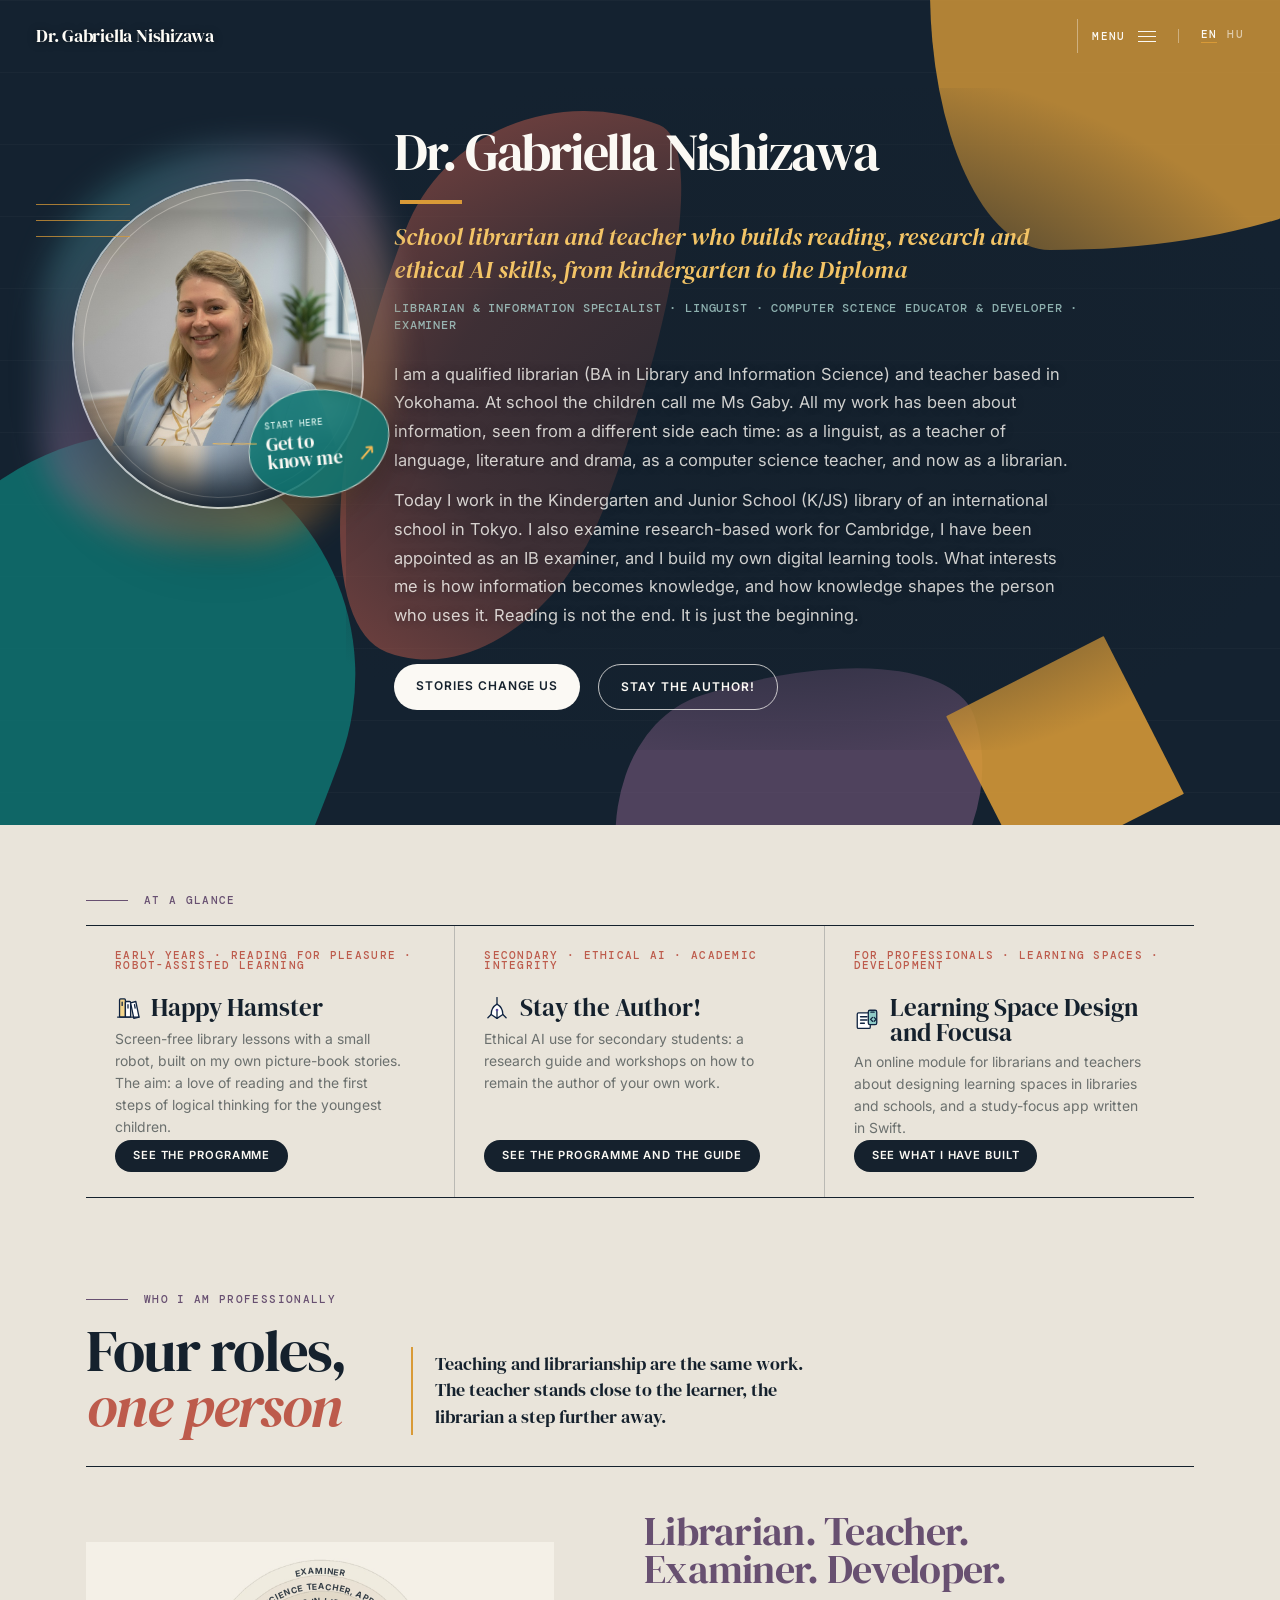
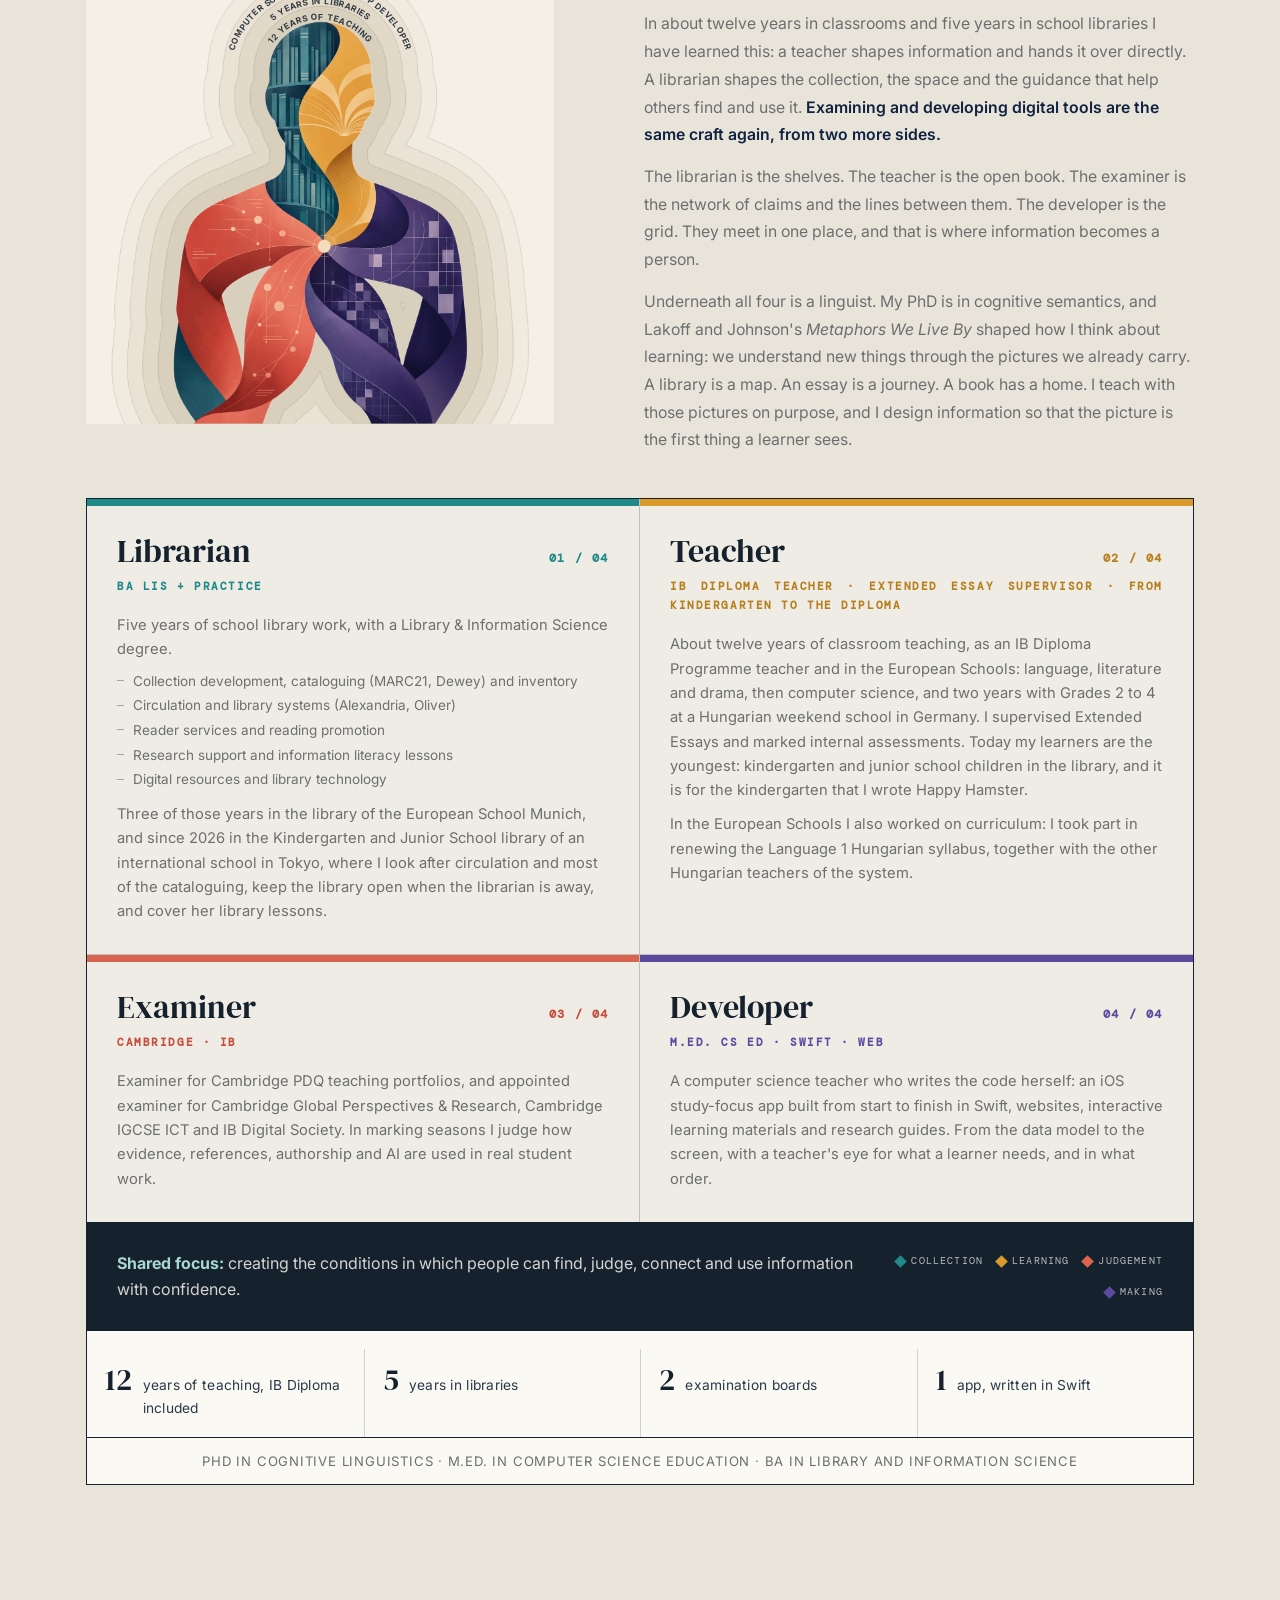
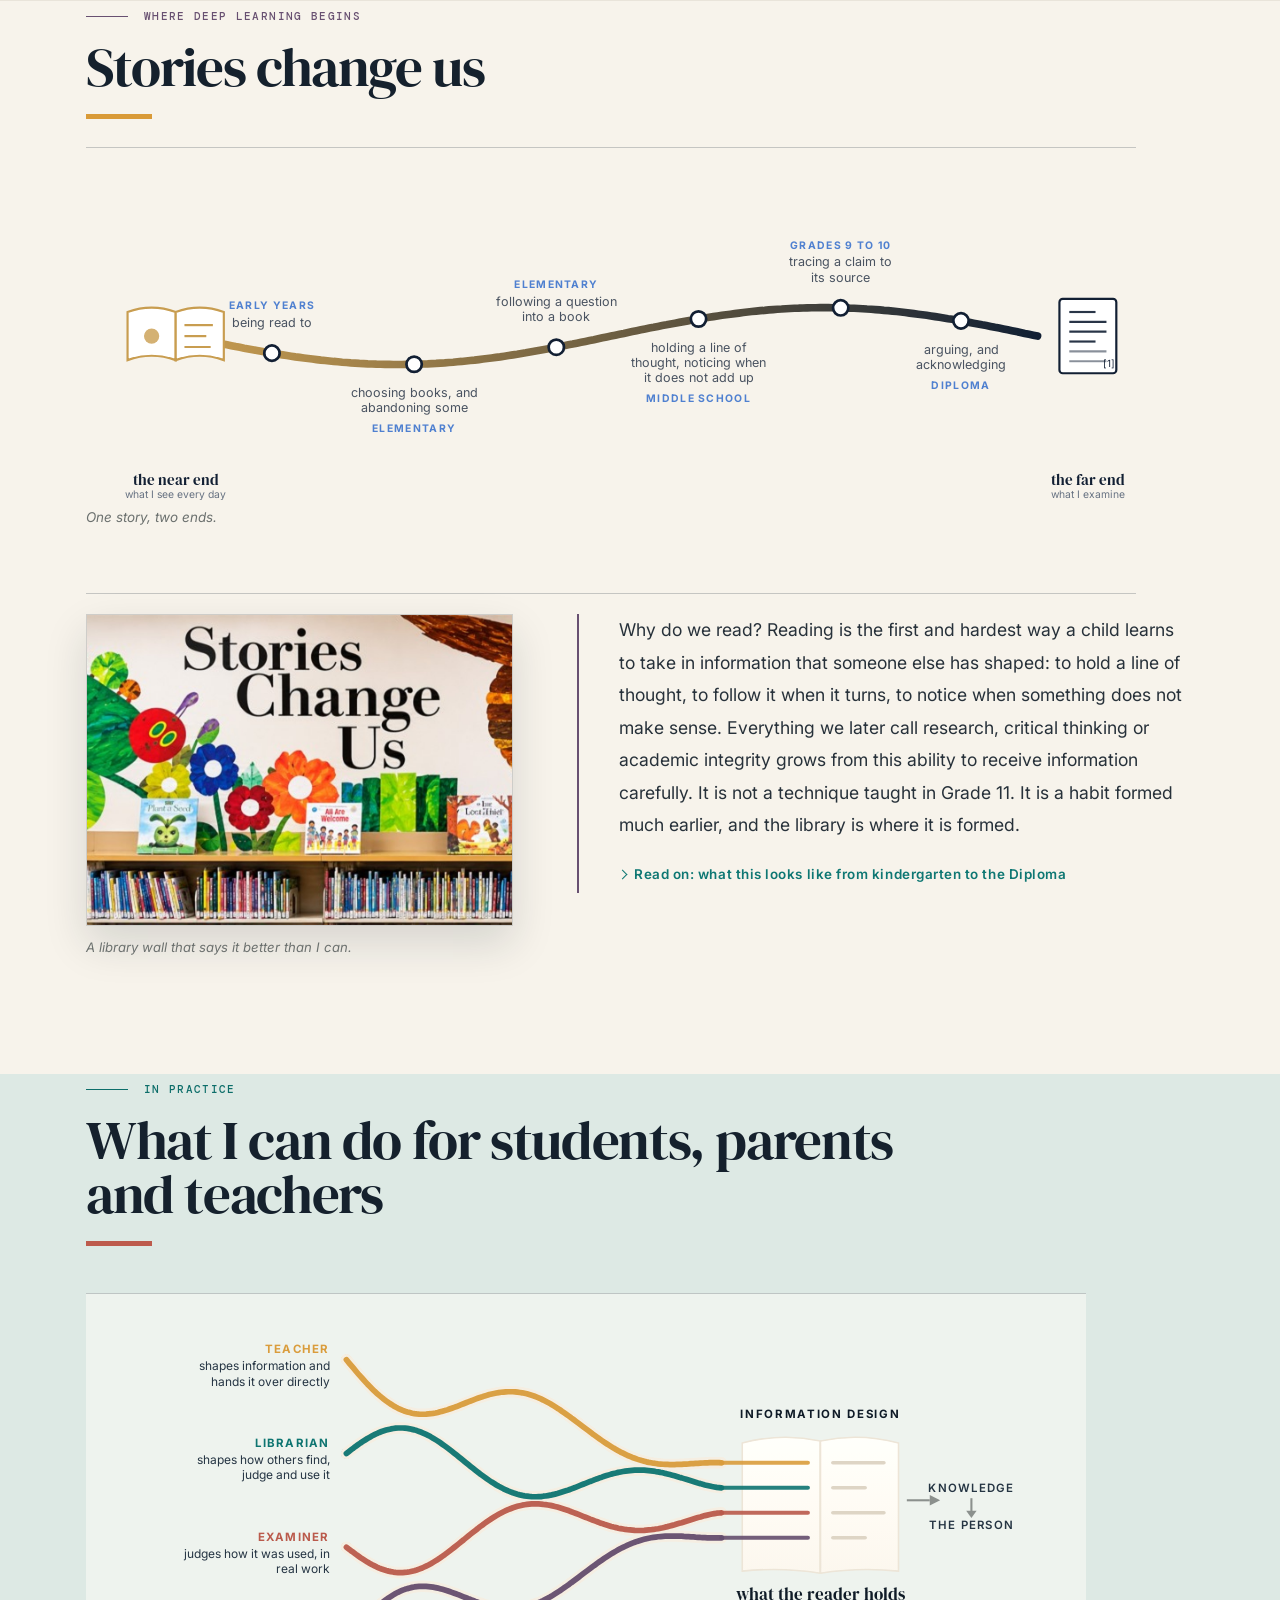
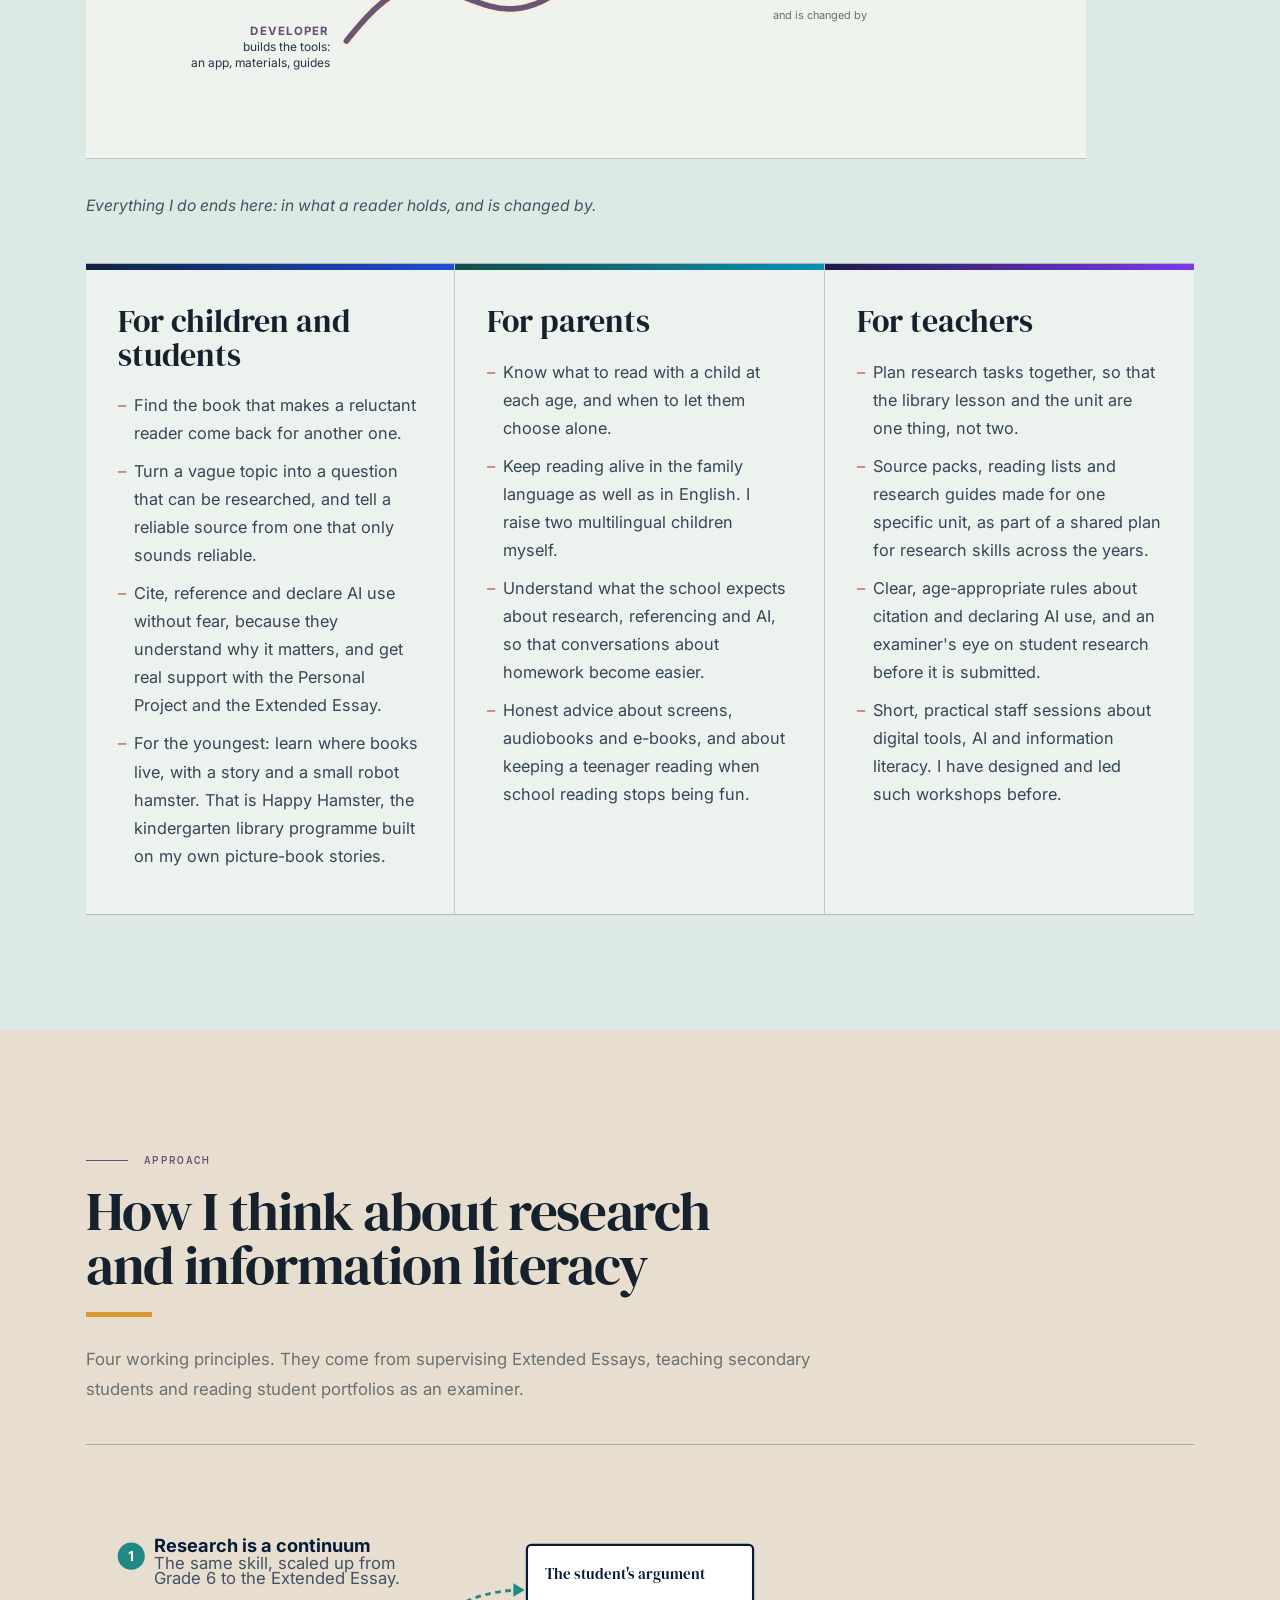
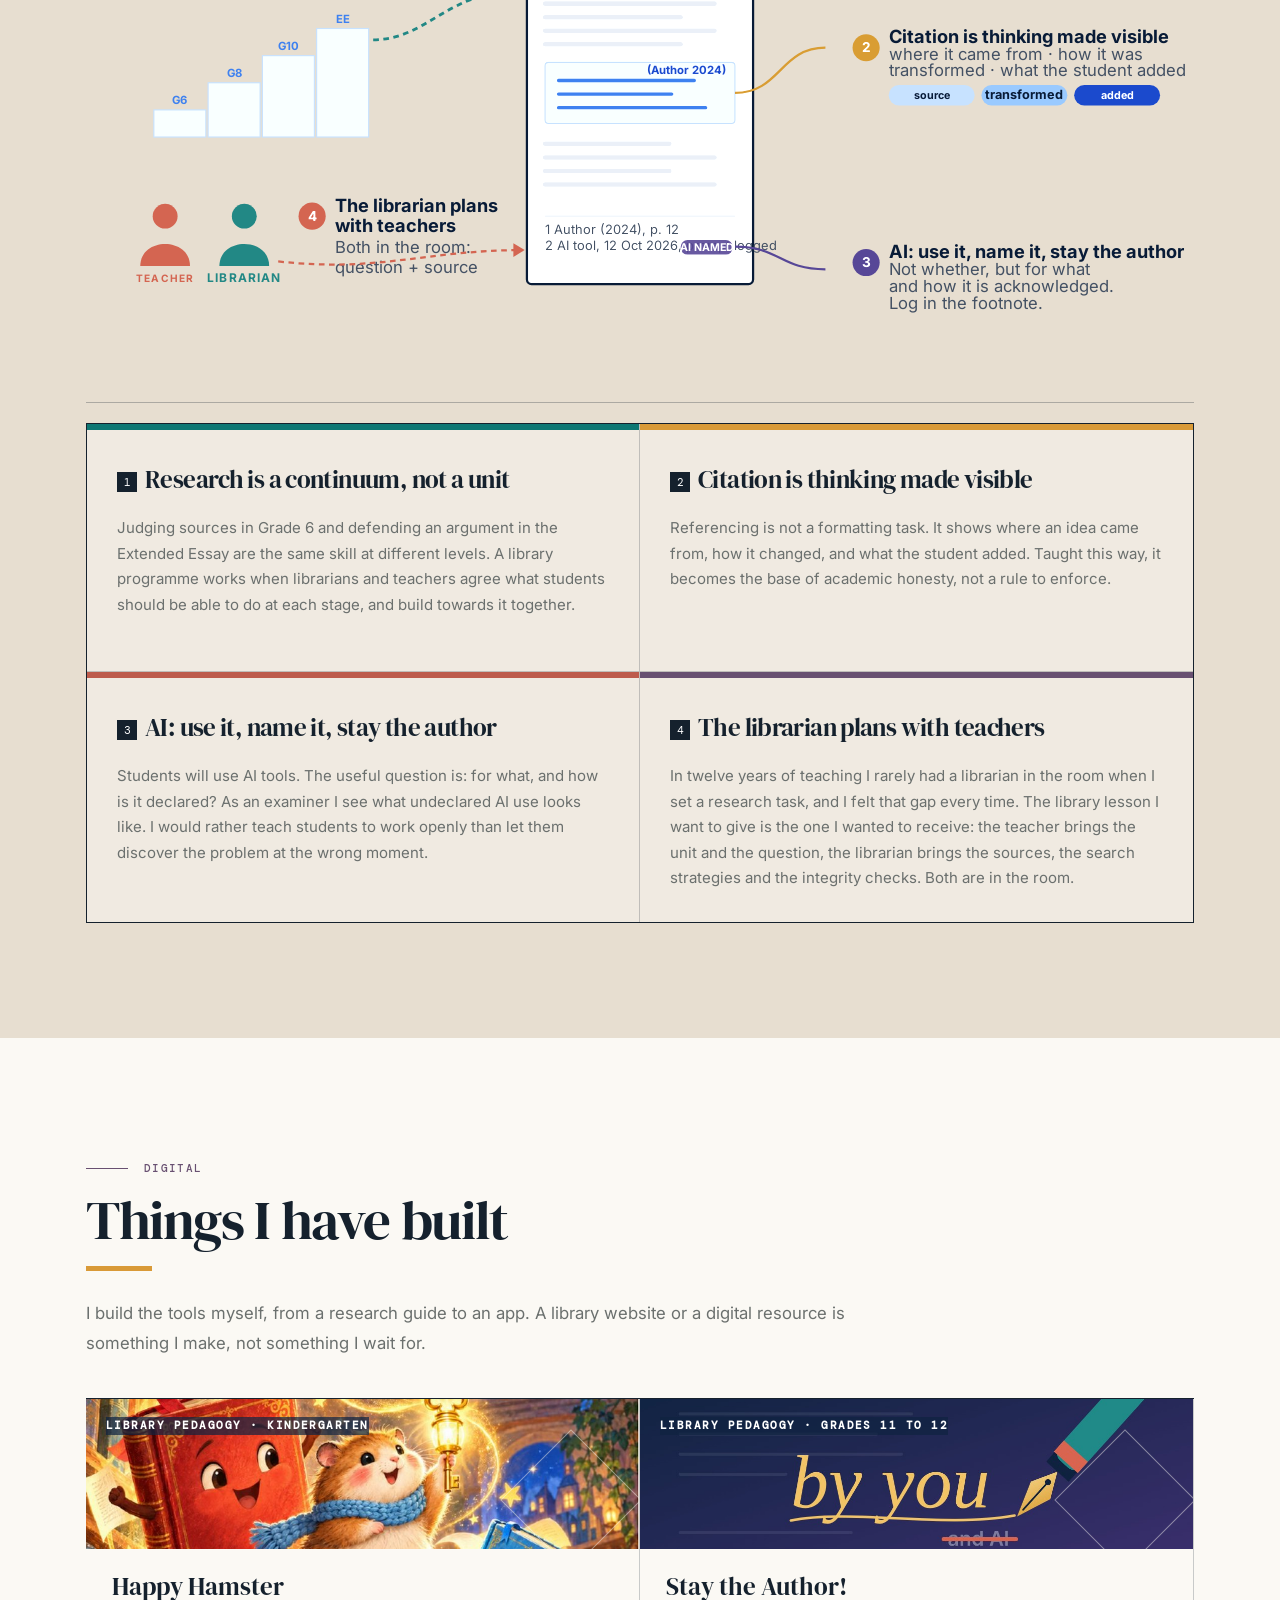
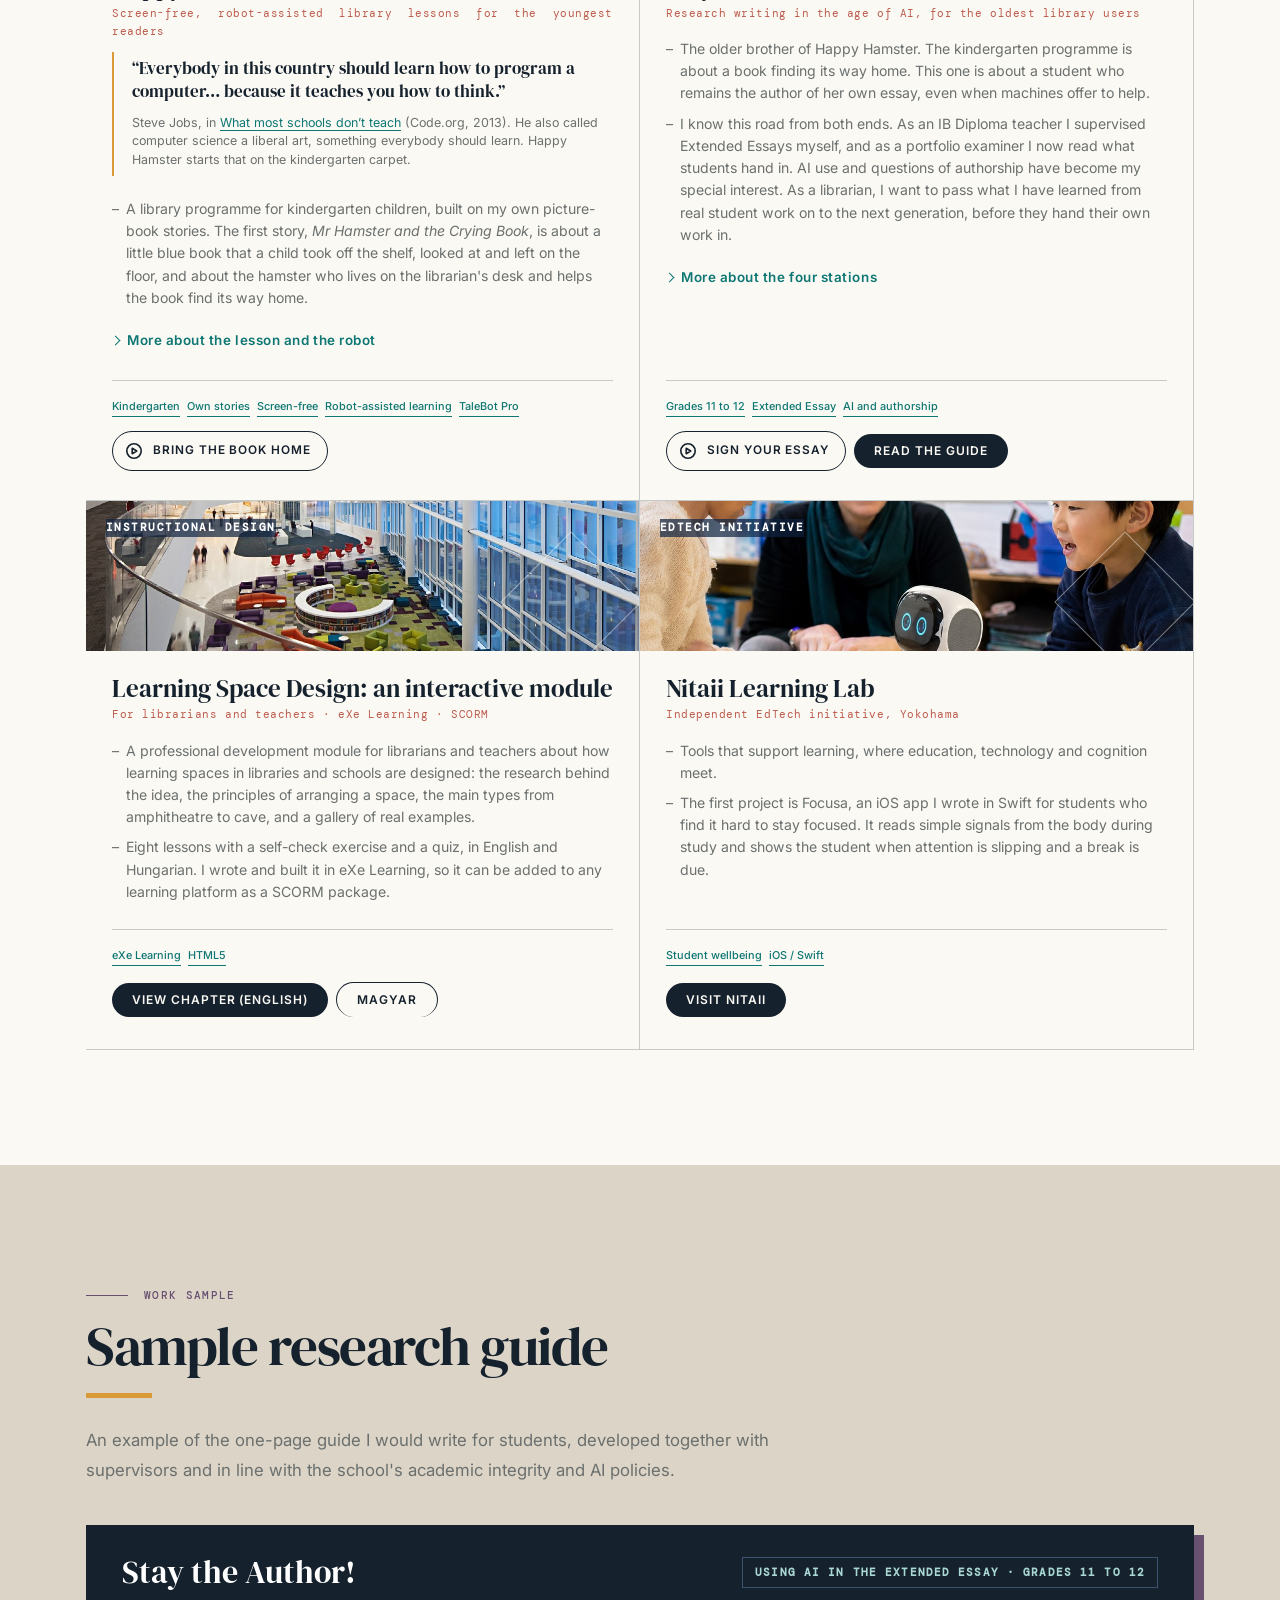
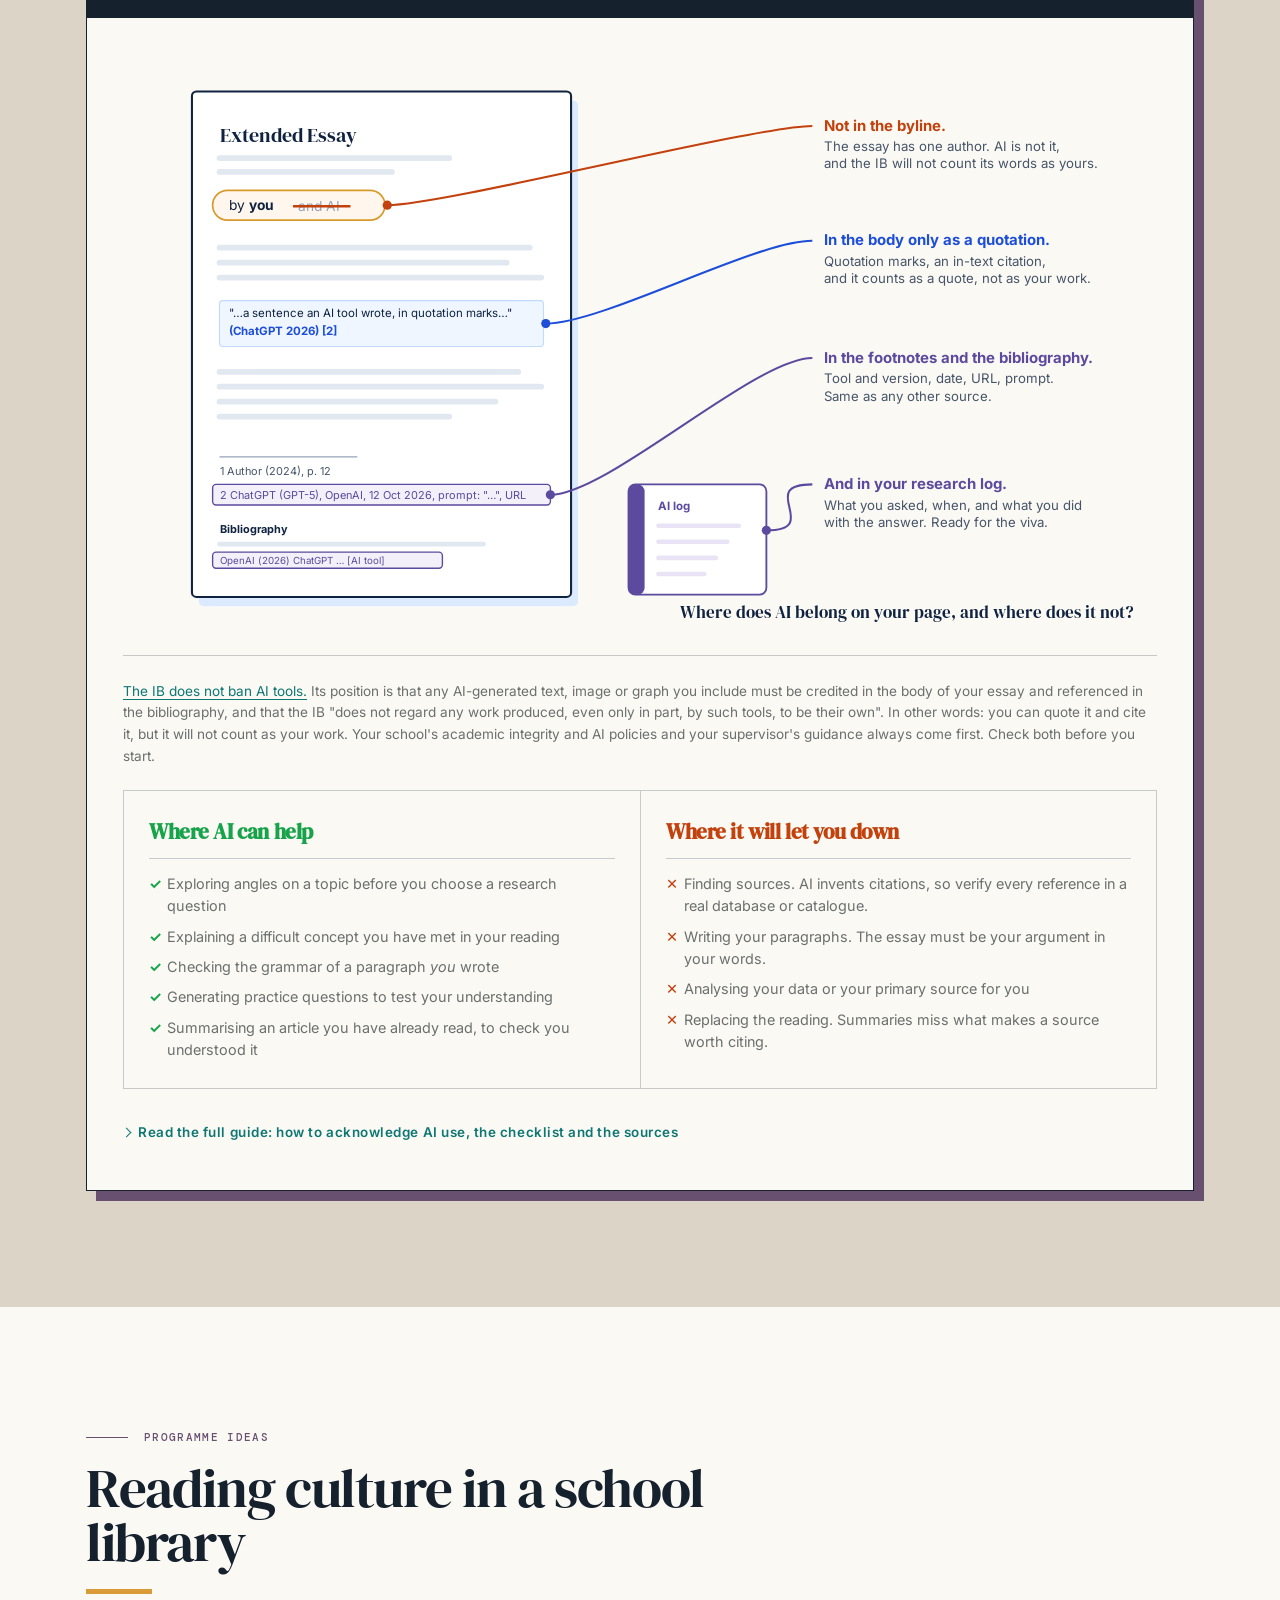
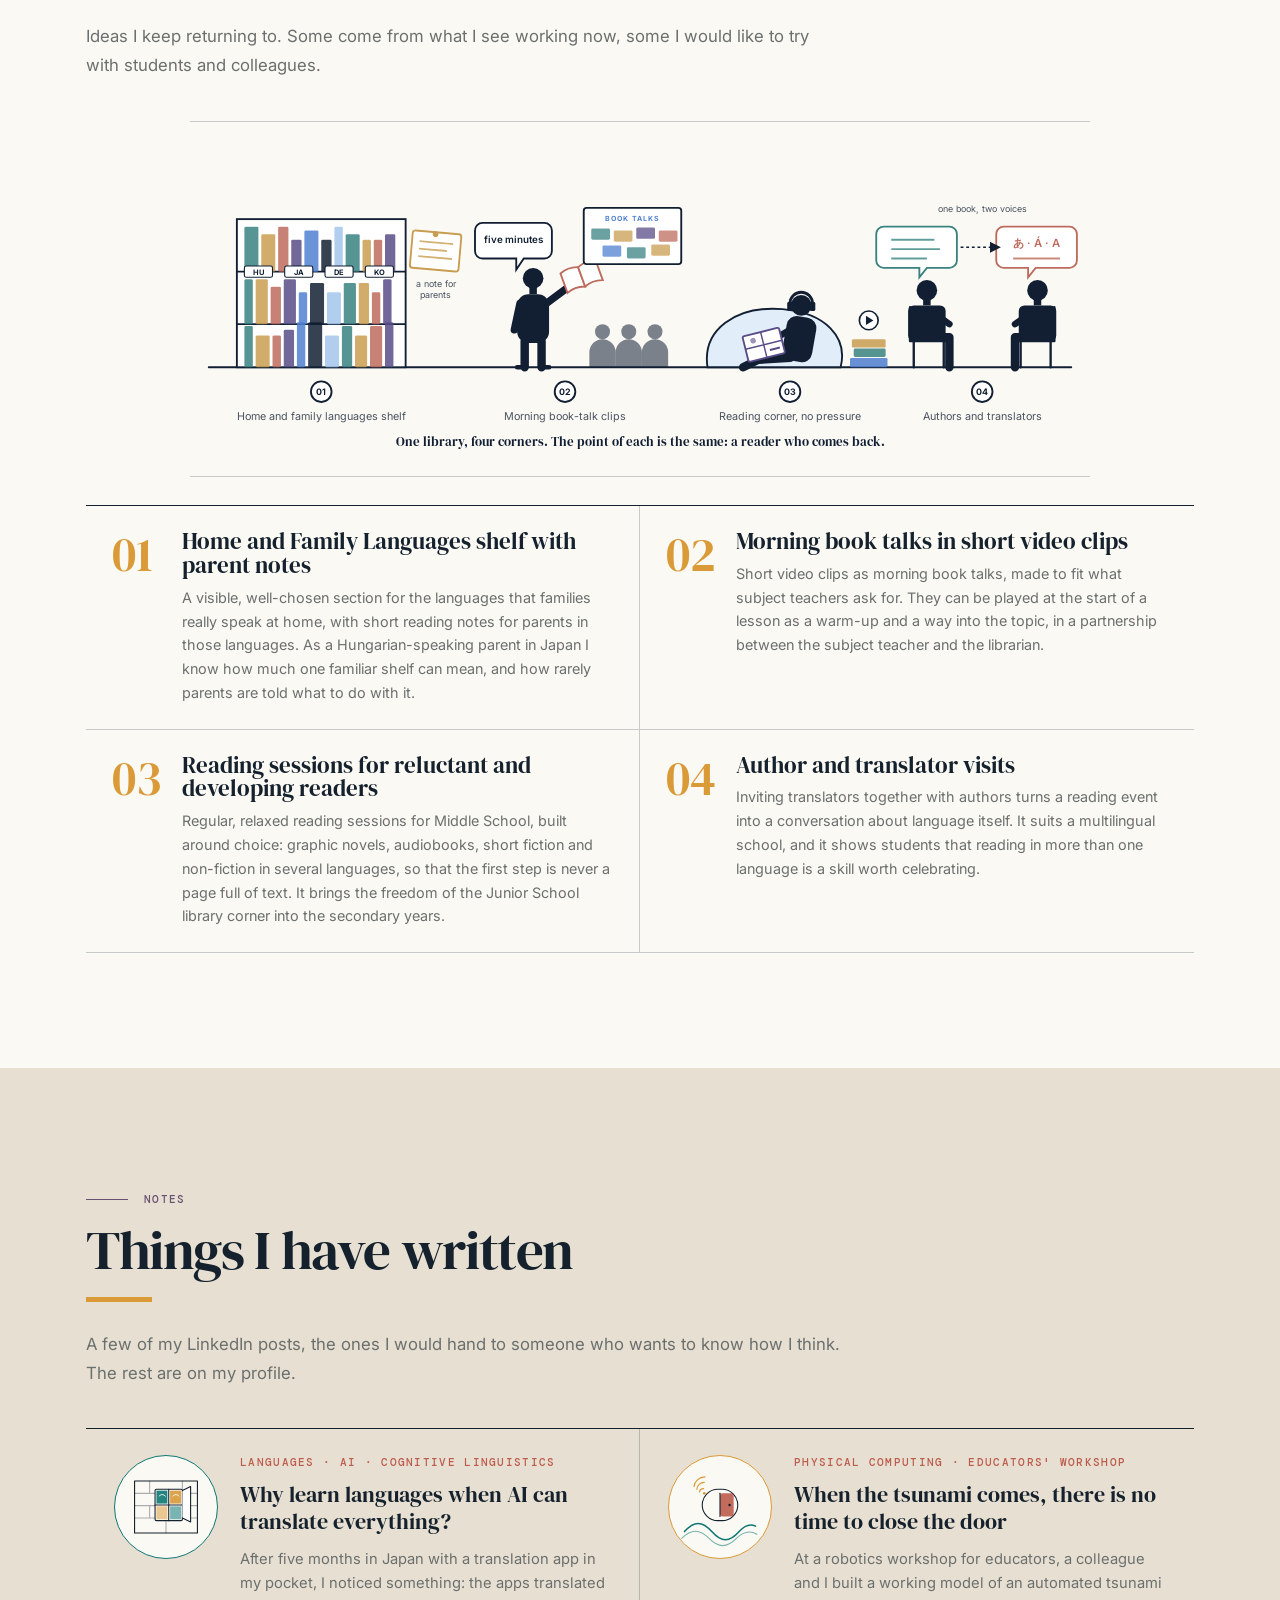
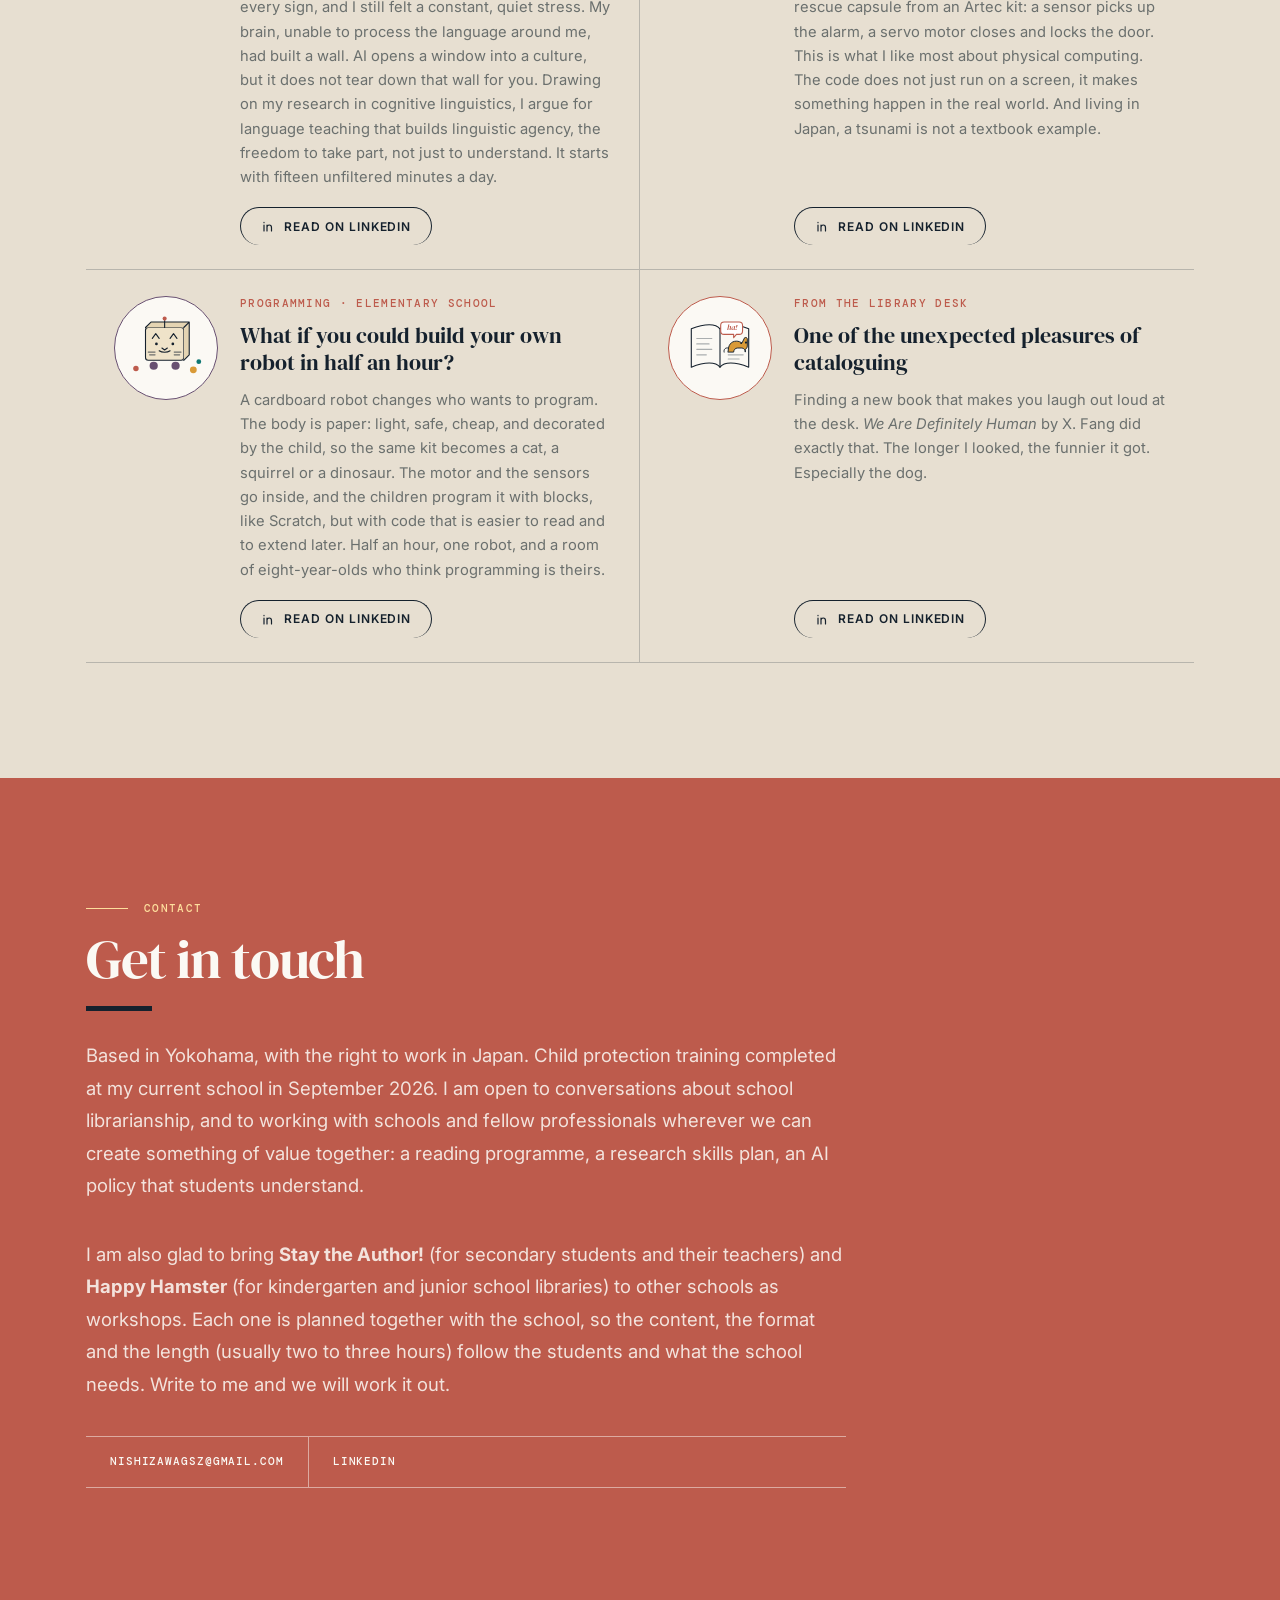
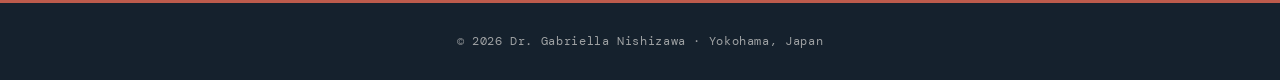
==== index.html @ 2479c584 "Portrait: elliptical vignette following the frame shape Co-Authored-By: Claude Fable 5.1 <noreply@an" ====
<!DOCTYPE html>

<html class="portfolio-site" lang="en">
<head>
<meta charset="utf-8"/>
<meta content="width=device-width, initial-scale=1.0" name="viewport"/>
<meta content="Dr. Gabriella Nishizawa, librarian and information specialist, linguist, computer science educator and developer, and examiner based in Yokohama: school libraries, reading culture, research and information literacy, academic integrity and responsible AI use." name="description"/>
<link rel="canonical" href="https://nishizawagsz.github.io/"/>
<link rel="alternate" hreflang="en" href="https://nishizawagsz.github.io/"/>
<link rel="alternate" hreflang="hu" href="https://nishizawagsz.github.io/?lang=hu"/>
<link rel="alternate" hreflang="x-default" href="https://nishizawagsz.github.io/"/>
<style>.lang-pending #site{visibility:hidden}</style>
<script type="application/ld+json">
{"@context":"https://schema.org","@type":"Person","name":"Gabriella Nishizawa","honorificPrefix":"Dr.","alternateName":["Dr. Gabriella Nishizawa","Nishizawa Gabriella"],"url":"https://nishizawagsz.github.io/","image":"https://nishizawagsz.github.io/assets/gabriella-portrait.jpg?v=9","jobTitle":["School librarian","Teacher","Examiner","Developer"],"description":"School librarian and teacher in Yokohama who builds reading, research and ethical AI skills, from kindergarten to the IB Diploma. Cambridge and IB examiner, computer science educator and iOS developer.","knowsAbout":["School libraries","Information literacy","Academic integrity","Responsible AI use in education","Reading promotion","Extended Essay supervision","Cognitive linguistics","Computer science education"],"knowsLanguage":["en","hu","de","ru"],"address":{"@type":"PostalAddress","addressLocality":"Yokohama","addressCountry":"JP"},"email":"mailto:nishizawagsz@gmail.com","sameAs":["https://linkedin.com/in/gabriella-nishizawa","https://nitaii.eu/","https://github.com/nishizawagsz"]}
</script>
<meta property="og:type" content="website"/>
<meta property="og:title" content="Dr. Gabriella Nishizawa · Libraries, Information and Learning"/>
<meta property="og:description" content="School librarian and teacher who builds reading, research and ethical AI skills, from kindergarten to the Diploma."/>
<meta property="og:url" content="https://nishizawagsz.github.io/"/>
<meta property="og:image" content="https://nishizawagsz.github.io/assets/four-roles-layers.jpg"/>
<meta name="twitter:card" content="summary_large_image"/>
<title>Dr. Gabriella Nishizawa · Libraries, Information and Learning</title>
<link href="https://fonts.googleapis.com" rel="preconnect"/>
<link href="https://fonts.googleapis.com/css2?family=Inter:wght@300;400;500;600;700&amp;family=DM+Serif+Display:ital@0;1&amp;display=swap" rel="stylesheet"/>
<style>
    *, *::before, *::after { margin: 0; padding: 0; box-sizing: border-box; }

    :root {
        --navy:  #0f2340;
        --blue:  #1d4ed8;
        --sky:   #3b82f6;
        --pale:  #eff6ff;
        --slate: #475569;
        --muted: #94a3b8;
        --line:  #e2e8f0;
        --white: #ffffff;
        --off:   #f9fafb;
        --serif: 'DM Serif Display', Georgia, serif;
        --sans:  'Inter', 'Segoe UI', system-ui, sans-serif;
    }

    html { scroll-behavior: smooth; }
    body {
        font-family: var(--sans);
        color: var(--navy);
        background: var(--white);
        line-height: 1.6;
        -webkit-font-smoothing: antialiased;
    }

    .container { max-width: 1000px; margin: 0 auto; padding: 0 32px; }
    .section-label {
        font-size: 0.7rem; font-weight: 600; letter-spacing: 0.15em;
        text-transform: uppercase; color: var(--sky); margin-bottom: 10px;
    }
    .divider {
        width: 48px; height: 3px; border-radius: 2px; margin: 0 auto 48px;
        background: linear-gradient(90deg, var(--blue), var(--sky));
    }
    .section { padding: 80px 0; }
    .section-alt { background: #dbeafe; }
    .section-heading {
        font-family: var(--serif); font-size: 2rem; font-weight: 400;
        text-align: center; color: var(--navy); margin-bottom: 14px;
    }
    .section-intro {
        max-width: 720px; margin: -28px auto 44px; text-align: center;
        color: var(--slate); font-size: 1rem; line-height: 1.75;
    }

    /* ── Top nav ─────────────────────────────────────────────── */
    .topnav {
        background: var(--navy);
        border-bottom: 1px solid rgba(255,255,255,0.08);
    }
    .topnav-inner {
        max-width: 1000px; margin: 0 auto; padding: 14px 32px;
        display: flex; justify-content: space-between; align-items: center; gap: 16px;
        flex-wrap: wrap;
    }
    .topnav a {
        color: rgba(255,255,255,0.7); text-decoration: none; font-size: 0.82rem;
        font-weight: 500; letter-spacing: 0.02em;
    }
    .topnav a:hover { color: var(--white); }
    .topnav-links { display: flex; gap: 22px; flex-wrap: wrap; }

    /* ── Hero ─────────────────────────────────────────────────── */
    .hero {
        background: var(--navy); color: var(--white);
        padding: 80px 32px 90px; position: relative; overflow: hidden;
    }
    .hero::before {
        content: ''; position: absolute; top: -120px; right: -120px;
        width: 500px; height: 500px; border-radius: 50%;
        background: radial-gradient(circle, rgba(59,130,246,0.18) 0%, transparent 70%);
        pointer-events: none;
    }
    .hero::after {
        content: ''; position: absolute; bottom: -80px; left: 5%;
        width: 300px; height: 300px; border-radius: 50%;
        background: radial-gradient(circle, rgba(29,78,216,0.15) 0%, transparent 70%);
        pointer-events: none;
    }
    .hero-inner {
        max-width: 1000px; margin: 0 auto;
        display: grid; grid-template-columns: auto 1fr; gap: 56px;
        align-items: center; position: relative; z-index: 1;
    }
    .hero-photo { position: relative; width: 220px; height: 220px; }
    .hero-photo::before {
        content: ''; position: absolute; inset: -9%;
        border-radius: 70% 30% 50% 50% / 50% 50% 70% 30%;
        background: linear-gradient(135deg, #1f8a87 0%, #3b82f6 45%, #d99a2b 100%);
        opacity: 0.35; filter: blur(16px);
        animation: blobMorph 9s ease-in-out infinite;
    }
    .hero-photo-blob {
        position: relative; width: 100%; height: 100%; overflow: hidden;
        border-radius: 60% 40% 50% 50% / 50% 60% 40% 50%;
        border: 3px solid rgba(255,255,255,0.22);
        box-shadow: 0 24px 60px rgba(0,0,0,0.28);
        animation: blobMorph 9s ease-in-out infinite;
    }
    .hero-photo-blob img {
        width: 100%; height: 100%; object-fit: cover; object-position: center top; display: block;
    }
    @keyframes blobMorph {
        0%, 100% { border-radius: 60% 40% 30% 70% / 60% 30% 70% 40%; }
        33% { border-radius: 30% 70% 70% 30% / 30% 60% 40% 70%; }
        66% { border-radius: 70% 30% 50% 50% / 50% 60% 40% 50%; }
    }
    @media (prefers-reduced-motion: reduce) { .hero-photo::before, .hero-photo-blob { animation: none; } }
    .hero-name {
        font-family: var(--serif); font-size: 2.6rem; font-weight: 400;
        line-height: 1.15; margin-bottom: 10px; color: var(--white);
    }
    .hero-title {
        font-size: 0.85rem; font-weight: 500; letter-spacing: 0.08em;
        text-transform: uppercase; color: rgba(147,197,253,0.85); margin-bottom: 24px;
    }
    .hero-bio {
        font-size: 1rem; line-height: 1.75; color: rgba(255,255,255,0.78);
        max-width: 600px;
    }
    .hero-bio + .hero-bio { margin-top: 12px; }
    .glance { display: grid; grid-template-columns: repeat(3, 1fr); gap: 16px; margin: 0 0 56px; }
    .glance a { display: block; background: var(--white); border: 1px solid var(--line); border-radius: 10px; padding: 18px 20px 16px; text-decoration: none; color: inherit; border-top: 4px solid var(--navy); box-shadow: 0 4px 24px rgba(15,35,64,0.06); transition: transform .15s; }
    .glance a:hover { transform: translateY(-2px); }
    .glance .g-label { font-size: 0.7rem; font-weight: 700; letter-spacing: 1.4px; text-transform: uppercase; color: var(--muted); margin-bottom: 6px; }
    .glance h3 { font-family: var(--serif); font-weight: 400; font-size: 1.25rem; color: var(--navy); margin-bottom: 6px; display: flex; align-items: center; gap: 10px; }
    .glance .g-icon { width: 32px; height: 32px; flex-shrink: 0; }
    .glance p { font-size: 0.88rem; color: var(--slate); line-height: 1.55; text-align: left; }
    .glance .g-more { display: inline-block; margin-top: 10px; font-size: 0.82rem; font-weight: 600; color: var(--blue); }
    /* justified running text */
    .hero-bio, .strands-lead-text, .strand-card p, .strand-card li, .about-text p, .help-col li, .why-cell p, .guide-note, .guide-col li, .checklist li, .idea p, .exp-body li, .exp-body p, .layers-note p, .section-intro, .strands-band p, .help-caption, .guide-sources p, .contact-text { text-align: justify; hyphens: auto; -webkit-hyphens: auto; }
    .section-intro { text-align: center; }
    .hero-tags { display: flex; flex-wrap: wrap; gap: 8px; margin-top: 24px; }
    .hero-tag {
        font-size: 0.78rem; font-weight: 500; padding: 5px 12px; border-radius: 20px;
        border: 1px solid rgba(255,255,255,0.2); color: rgba(255,255,255,0.7);
        background: rgba(255,255,255,0.06); letter-spacing: 0.02em;
    }
    .hero-actions { display: flex; gap: 10px; flex-wrap: wrap; margin-top: 26px; }
    .btn {
        font-size: 0.82rem; font-weight: 600; padding: 9px 16px; border-radius: 6px;
        text-decoration: none; transition: background 0.2s ease, color 0.2s ease;
        display: inline-block;
    }
    .btn-primary { background: var(--navy); color: var(--white); }
    .btn-primary:hover { background: var(--blue); }
    .btn-light { background: var(--white); color: var(--navy); }
    .btn-light:hover { background: var(--pale); }
    .btn-ghost { border: 1px solid rgba(255,255,255,0.35); color: var(--white); }
    .btn-ghost:hover { background: rgba(255,255,255,0.1); }

    /* ── Wave dividers ───────────────────────────────────────── */
    .wave-divider { display: block; width: 100%; line-height: 0; overflow: hidden; margin: -1px 0; }
    .wave-divider svg { display: block; width: 100%; height: 90px; }

    /* ── At a glance ─────────────────────────────────────────── */
    .glance-grid {
        display: grid; grid-template-columns: repeat(4, 1fr); gap: 16px;
    }
    .glance-card {
        background: var(--white); border-radius: 10px; padding: 24px 22px;
        box-shadow: 0 4px 24px rgba(15,35,64,0.10);
    }
    .glance-card .big {
        font-family: var(--serif); font-size: 1.9rem; line-height: 1.1;
        color: var(--navy); margin-bottom: 8px;
    }
    .glance-card .label {
        font-size: 0.7rem; font-weight: 700; letter-spacing: 0.12em;
        text-transform: uppercase; color: var(--blue); margin-bottom: 8px;
    }
    .glance-card p { font-size: 0.88rem; color: var(--slate); line-height: 1.6; }

    .strands-figure { max-width: 820px; margin: 48px auto 44px; }
    .strands-figure svg { width: 100%; height: auto; display: block; }
    .help-grid { display: grid; grid-template-columns: repeat(3, 1fr); gap: 20px; }
    .help-col { border-radius: 10px; border: 1px solid var(--line); overflow: hidden; background: var(--white); box-shadow: 0 4px 24px rgba(15,35,64,0.06); }
    .help-top { height: 6px; }
    .help-body { padding: 24px 24px 26px; }
    .help-body h3 { font-family: var(--serif); font-weight: 400; font-size: 1.25rem; color: var(--navy); margin-bottom: 14px; }
    .help-body ul { list-style: none; }
    .help-body li { font-size: 0.9rem; color: var(--slate); padding: 5px 0 5px 16px; position: relative; line-height: 1.55; }
    .help-body li::before { content: '–'; color: var(--muted); position: absolute; left: 0; }
    .strands-art { margin: 0; }
    .strands-art img { width: 100%; height: auto; display: block; }
    .story-figure { max-width: 960px; margin: 0 auto 36px; }
    .story-figure svg { width: 100%; height: auto; display: block; }
    .figure-caption { text-align: center; font-size: 0.85rem; color: var(--muted); margin-top: -28px; margin-bottom: 8px; font-style: italic; }
    /* ── Four strands ────────────────────────────────────────── */
    .strands-head { display: grid; grid-template-columns: 1fr auto; gap: 40px; align-items: end; padding-bottom: 28px; border-bottom: 2px solid var(--navy); margin-bottom: 32px; }
    .strands-title { font-family: var(--serif); font-weight: 400; font-size: 3.1rem; line-height: 1.05; color: var(--navy); }
    .strands-title em { font-style: italic; color: var(--blue); }
    .strands-quote { max-width: 300px; font-size: 1rem; line-height: 1.6; color: var(--navy); padding-left: 18px; border-left: 2px solid var(--navy); }
    .strands-lead { display: grid; grid-template-columns: 340px 1fr; gap: 36px; align-items: center; margin-bottom: 8px; }
    .strands-lead-kicker { font-family: var(--serif); font-size: 1.7rem; line-height: 1.2; color: var(--blue); margin-bottom: 14px; }
    .strands-lead-text { font-size: 1.02rem; line-height: 1.75; color: var(--slate); }
    .strands-lead-text strong { color: var(--navy); font-weight: 600; }
    .strand-grid { display: grid; grid-template-columns: 1fr 1fr; gap: 22px; margin-top: 44px; }
    .strand-card { background: var(--white); border: 1px solid var(--line); border-radius: 10px; overflow: hidden; box-shadow: 0 4px 24px rgba(15,35,64,0.08); }
    .strand-bar { height: 6px; }
    .strand-body { padding: 26px 28px 28px; }
    .strand-top { display: flex; justify-content: space-between; align-items: baseline; gap: 12px; }
    .strand-top h3 { font-family: var(--serif); font-weight: 400; font-size: 1.7rem; color: var(--navy); }
    .strand-num { font-size: 0.72rem; font-weight: 600; letter-spacing: 0.14em; }
    .strand-sub { font-size: 0.7rem; font-weight: 700; letter-spacing: 0.14em; text-transform: uppercase; margin: 4px 0 14px; }
    .strand-body p:last-child { font-size: 0.95rem; line-height: 1.7; color: var(--slate); }
    .strand-body p strong { color: var(--navy); font-weight: 600; }
    .strands-band { margin-top: 28px; background: var(--navy); border-radius: 10px; padding: 24px 30px; display: grid; grid-template-columns: 1fr auto; gap: 24px; align-items: center; }
    .strands-band p { color: rgba(255,255,255,0.85); font-size: 1.02rem; line-height: 1.6; }
    .strands-band p strong { color: #93c5fd; }
    .strands-legend { display: flex; flex-wrap: wrap; gap: 14px; max-width: 260px; justify-content: flex-end; }
    .strands-legend span { font-size: 0.68rem; letter-spacing: 0.12em; text-transform: uppercase; color: rgba(255,255,255,0.7); display: inline-flex; align-items: center; gap: 6px; }
    .strands-legend i { width: 9px; height: 9px; transform: rotate(45deg); display: inline-block; }
    /* ── Timeline + stats ────────────────────────────────────── */
    .timeline { display: grid; grid-template-columns: repeat(3, 1fr); position: relative; margin: 0 auto 28px; max-width: 900px; }
    .timeline::before { content: ''; position: absolute; left: 8%; right: 8%; top: 9px; height: 2px; background: var(--line); }
    .tl-stop { text-align: center; position: relative; padding: 0 10px; }
    .tl-dot { display: block; width: 18px; height: 18px; border-radius: 50%; margin: 0 auto 12px; border: 4px solid var(--white); box-shadow: 0 0 0 2px var(--line); position: relative; }
    .tl-year { display: block; font-size: 0.7rem; font-weight: 700; letter-spacing: 0.12em; text-transform: uppercase; color: var(--sky); }
    .tl-place { display: block; font-family: var(--serif); font-size: 1.35rem; color: var(--navy); line-height: 1.2; margin: 2px 0; }
    .tl-what { display: block; font-size: 0.85rem; color: var(--slate); }
    .tl-now .tl-dot { box-shadow: 0 0 0 2px var(--blue); }
    .stats { display: grid; grid-template-columns: repeat(5, 1fr); gap: 12px; max-width: 900px; margin: 0 auto 44px; }
    .stat { background: var(--white); border: 1px solid var(--line); border-radius: 10px; padding: 16px 14px; text-align: center; }
    .stat-n { display: block; font-family: var(--serif); font-size: 1.9rem; line-height: 1; color: var(--navy); }
    .stat-l { display: block; font-size: 0.76rem; color: var(--slate); margin-top: 6px; line-height: 1.35; }
    .exp-ico { position: absolute; right: 16px; bottom: 10px; width: 40px; height: 40px; }
    .exp-visual .yr { bottom: 12px; left: 20px; right: auto; }
    .exp-visual { height: 104px; }
    .layers { display: grid; grid-template-columns: 520px 1fr; gap: 40px; align-items: center; max-width: 960px; margin: 0 auto; }
    .layers-note p { font-size: 0.98rem; color: var(--slate); line-height: 1.7; margin-bottom: 14px; }
    .layers-figure svg { width: 100%; height: auto; display: block; }
    .layers-list { list-style: none; display: grid; gap: 14px; }
    .layers-list li { display: grid; grid-template-columns: 28px 1fr; gap: 12px; align-items: start; font-size: 0.92rem; line-height: 1.6; color: var(--slate); }
    .layers-list li span { width: 26px; height: 26px; border-radius: 50%; background: var(--navy); color: #fff; font-size: 0.74rem; font-weight: 700; display: inline-flex; align-items: center; justify-content: center; margin-top: 2px; }
    .layers-list strong { color: var(--navy); font-weight: 600; }
    /* ── Floor plan ──────────────────────────────────────────── */
    .plan { display: grid; grid-template-columns: 1.1fr 1fr; gap: 32px; align-items: start; max-width: 1000px; margin: 0 auto; }
    .plan-map { background: var(--white); border: 1px solid var(--line); border-radius: 12px; padding: 10px; box-shadow: 0 4px 24px rgba(15,35,64,0.08); }
    .plan-map svg { width: 100%; height: auto; display: block; border-radius: 8px; }
    .plan-notes { list-style: none; display: grid; gap: 12px; }
    .plan-notes li { display: grid; grid-template-columns: 26px 1fr; gap: 12px; align-items: start; font-size: 0.9rem; line-height: 1.6; color: var(--slate); }
    .plan-notes li span { width: 24px; height: 24px; border-radius: 50%; background: var(--blue); color: #fff; font-size: 0.72rem; font-weight: 700; display: inline-flex; align-items: center; justify-content: center; margin-top: 2px; }
    .plan-notes li:nth-child(6) span, .plan-notes li:nth-child(7) span { background: #0891b2; }
    .plan-notes strong { color: var(--navy); font-weight: 600; }
    /* ── Experience cards ────────────────────────────────────── */
    .exp-grid { display: grid; grid-template-columns: repeat(3, 1fr); gap: 22px; }
    .exp-card {
        border-radius: 10px; border: 1px solid var(--line); overflow: hidden;
        background: var(--white); display: flex; flex-direction: column;
        transition: box-shadow 0.25s ease, transform 0.25s ease;
    }
    .exp-card:hover { box-shadow: 0 12px 32px rgba(15,35,64,0.1); transform: translateY(-3px); }
    .exp-visual { height: 96px; position: relative; overflow: hidden; }
    .exp-visual .cat {
        position: absolute; top: 16px; left: 18px; font-size: 0.66rem; font-weight: 700;
        letter-spacing: 0.14em; text-transform: uppercase; color: rgba(255,255,255,0.75);
        background: rgba(255,255,255,0.1); padding: 4px 10px; border-radius: 20px;
        border: 1px solid rgba(255,255,255,0.15);
    }
    .exp-visual .yr {
        position: absolute; bottom: 12px; right: 18px; font-size: 0.78rem;
        color: rgba(255,255,255,0.6); font-weight: 500;
    }
    .grad-1 { background: linear-gradient(135deg, #0f2340 0%, #1d4ed8 100%); }
    .grad-2 { background: linear-gradient(135deg, #134e4a 0%, #0891b2 100%); }
    .grad-3 { background: linear-gradient(135deg, #1e1b4b 0%, #7c3aed 100%); }
    .grad-4 { background: linear-gradient(135deg, #14532d 0%, #16a34a 100%); }
    .grad-5 { background: linear-gradient(135deg, #431407 0%, #c2410c 100%); }
    .grad-6 { background: linear-gradient(135deg, #4a044e 0%, #9333ea 100%); }
    .grad-8 { background: linear-gradient(135deg, #0f172a 0%, #0891b2 100%); }
    .exp-body { padding: 20px 22px 22px; flex: 1; display: flex; flex-direction: column; }
    .exp-title { font-size: 1rem; font-weight: 600; color: var(--navy); margin-bottom: 4px; line-height: 1.4; }
    .exp-org { font-size: 0.82rem; color: var(--muted); margin-bottom: 12px; }
    .exp-body ul { list-style: none; flex: 1; }
    .exp-body li { font-size: 0.88rem; color: var(--slate); padding: 4px 0; line-height: 1.55; padding-left: 14px; position: relative; }
    .exp-body li::before { content: '–'; color: var(--muted); position: absolute; left: 0; }
    .tags { display: flex; flex-wrap: wrap; gap: 5px; margin-top: 14px; }
    .tag { font-size: 0.74rem; font-weight: 500; background: var(--pale); color: var(--blue); padding: 3px 9px; border-radius: 12px; }

    .about-text {
        max-width: 820px; margin: 0 auto; color: var(--slate); font-size: 1.02rem; line-height: 1.85;
        text-align: justify; background: var(--white); border-radius: 12px; padding: 32px 36px;
        box-shadow: 0 4px 24px rgba(15,35,64,0.10); border: 1px solid var(--line);
    }
    .about-text p + p { margin-top: 18px; }

    /* ── Principle cells ─────────────────────────────────────── */
    .why-grid { display: grid; grid-template-columns: repeat(2, 1fr); gap: 20px; max-width: 900px; margin: 0 auto; }
    .why-cell {
        border-radius: 10px; border: 1px solid var(--line); overflow: hidden; background: var(--white);
        transition: box-shadow 0.25s ease, transform 0.25s ease;
    }
    .why-cell:hover { box-shadow: 0 10px 28px rgba(15,35,64,0.09); transform: translateY(-3px); }
    .why-cell-top { height: 6px; }
    .why-top-1 { background: linear-gradient(90deg, #0f2340, #1d4ed8); }
    .why-top-2 { background: linear-gradient(90deg, #134e4a, #0891b2); }
    .why-top-3 { background: linear-gradient(90deg, #1e1b4b, #7c3aed); }
    .why-top-4 { background: linear-gradient(90deg, #14532d, #16a34a); }
    .why-cell-body { padding: 24px 26px 26px; }
    .why-num { display:inline-flex; width:20px; height:20px; border-radius:50%; color:#fff; font-size:0.7rem; align-items:center; justify-content:center; margin-right:8px; vertical-align:middle; }
    .why-cell h3 {
        font-size: 0.72rem; font-weight: 700; letter-spacing: 0.12em;
        text-transform: uppercase; color: var(--blue); margin-bottom: 12px;
    }
    .why-cell p { font-size: 0.92rem; color: var(--slate); line-height: 1.7; }

    /* ── Continuum strip ─────────────────────────────────────── */
    .continuum { display: grid; grid-template-columns: repeat(4, 1fr); gap: 0; max-width: 900px; margin: 0 auto; border-radius: 12px; overflow: hidden; box-shadow: 0 4px 24px rgba(15,35,64,0.12); }
    .cont-step { background: var(--white); padding: 24px 20px 26px; position: relative; }
    .cont-step + .cont-step { border-left: 1px solid #bfdbfe; }
    .cont-step .stage {
        font-size: 0.68rem; font-weight: 700; letter-spacing: 0.14em; text-transform: uppercase;
        color: var(--sky); margin-bottom: 8px;
    }
    .cont-step h4 { font-family: var(--serif); font-weight: 400; font-size: 1.1rem; color: var(--navy); margin-bottom: 10px; }
    .cont-step ul { list-style: none; }
    .cont-step li { font-size: 0.86rem; color: var(--slate); padding: 3px 0 3px 14px; position: relative; line-height: 1.5; }
    .cont-step li::before { content: '–'; color: var(--muted); position: absolute; left: 0; }

    /* ── Sample guide ────────────────────────────────────────── */
    .guide {
        max-width: 900px; margin: 0 auto; border-radius: 12px; overflow: hidden;
        box-shadow: 0 4px 24px rgba(15,35,64,0.12); background: var(--white);
    }
    .guide-header {
        background: var(--navy); padding: 26px 36px; display: flex; justify-content: space-between;
        align-items: center; gap: 20px; flex-wrap: wrap;
    }
    .guide-header h3 { font-family: var(--serif); font-weight: 400; font-size: 1.35rem; color: var(--white); }
    .guide-header .badge {
        font-size: 0.7rem; font-weight: 600; letter-spacing: 0.1em; text-transform: uppercase;
        color: rgba(147,197,253,0.9); border: 1px solid rgba(147,197,253,0.3);
        padding: 5px 12px; border-radius: 20px; white-space: nowrap;
    }
    .guide-body { padding: 30px 36px 34px; }
    .guide-flow { margin: 4px 0 22px; }
    .guide-flow svg { width: 100%; height: auto; display: block; }
    .guide-note { font-size: 0.85rem; color: var(--muted); margin-bottom: 22px; line-height: 1.6; }
    .guide-cols { display: grid; grid-template-columns: 1fr 1fr; gap: 24px; margin-bottom: 26px; }
    .guide-col h4 {
        font-size: 0.72rem; font-weight: 700; letter-spacing: 0.12em; text-transform: uppercase;
        margin-bottom: 10px; padding-bottom: 8px; border-bottom: 1px solid var(--line);
    }
    .guide-col.ok h4 { color: #16a34a; }
    .guide-col.no h4 { color: #c2410c; }
    .guide-col ul { list-style: none; }
    .guide-col li { font-size: 0.9rem; color: var(--slate); padding: 4px 0 4px 18px; position: relative; line-height: 1.55; }
    .guide-col.ok li::before { content: '✓'; color: #16a34a; position: absolute; left: 0; font-weight: 700; }
    .guide-col.no li::before { content: '✕'; color: #c2410c; position: absolute; left: 0; font-weight: 700; }
    .guide-block { background: var(--pale); border-radius: 8px; padding: 18px 22px; margin-top: 8px; }
    .guide-block h4 { font-size: 0.72rem; font-weight: 700; letter-spacing: 0.12em; text-transform: uppercase; color: var(--blue); margin-bottom: 10px; }
    .guide-block ol { padding-left: 20px; }
    .guide-block li { font-size: 0.9rem; color: var(--slate); padding: 3px 0; line-height: 1.55; }
    .guide-block code {
        font-family: ui-monospace, SFMono-Regular, Menlo, monospace; font-size: 0.82rem;
        background: var(--white); border: 1px solid #bfdbfe; padding: 1px 6px; border-radius: 4px; color: var(--navy);
    }
    .guide-sources { margin-top: 20px; font-size: 0.8rem; color: var(--muted); line-height: 1.55; }
    .guide-sources a { color: var(--blue); }
    .guide-note a { color: var(--blue); }
    .checklist { margin-top: 22px; display: grid; grid-template-columns: repeat(3, 1fr); gap: 12px; }
    .check {
        border: 1px solid var(--line); border-radius: 8px; padding: 14px 16px;
        font-size: 0.86rem; color: var(--slate); line-height: 1.5;
    }
    .check strong { display: block; color: var(--navy); font-size: 0.8rem; margin-bottom: 4px; }

    /* ── Ideas ───────────────────────────────────────────────── */
    .ideas-grid { display: grid; grid-template-columns: repeat(2, 1fr); gap: 20px; max-width: 900px; margin: 0 auto; }
    .idea {
        background: var(--white); border-radius: 10px; padding: 24px 26px;
        box-shadow: 0 4px 24px rgba(15,35,64,0.10); display: flex; gap: 18px; align-items: flex-start;
    }
    .idea .num { font-family: var(--serif); font-size: 2rem; line-height: 1; color: #bfdbfe; flex-shrink: 0; width: 40px; }
    .idea h3 { font-size: 0.98rem; font-weight: 600; color: var(--navy); margin-bottom: 8px; }
    .idea p { font-size: 0.9rem; color: var(--slate); line-height: 1.65; }

    /* ── Digital ─────────────────────────────────────────────── */
    .digital-grid { display: grid; grid-template-columns: repeat(2, 1fr); gap: 20px; }

    /* ── Contact ─────────────────────────────────────────────── */
    .contact-inner { max-width: 640px; margin: 0 auto; text-align: center; }
    .contact-inner p { font-size: 1.02rem; color: var(--slate); margin-bottom: 36px; line-height: 1.75; }
    .contact-links { display: flex; justify-content: center; gap: 14px; flex-wrap: wrap; }
    .contact-link {
        font-size: 0.88rem; font-weight: 500; color: var(--navy); text-decoration: none;
        padding: 10px 20px; border: 1px solid var(--line); border-radius: 6px;
        transition: all 0.2s ease; background: var(--white);
    }
    .contact-link:hover { background: var(--navy); color: var(--white); border-color: var(--navy); }

    footer { background: var(--navy); color: rgba(255,255,255,0.45); text-align: center; padding: 28px; font-size: 0.82rem; }
    footer a { color: rgba(255,255,255,0.6); }

    @media (max-width: 860px) {
        .glance-grid { grid-template-columns: 1fr 1fr; }
        .exp-grid, .digital-grid, .help-grid, .strand-grid, .plan { grid-template-columns: 1fr; }
        .layers { grid-template-columns: 1fr; }
        .strands-head { grid-template-columns: 1fr; align-items: start; }
        .strands-quote { max-width: none; }
        .strands-lead { grid-template-columns: 1fr; gap: 10px; }
        .strands-band { grid-template-columns: 1fr; }
        .strands-legend { justify-content: flex-start; max-width: none; }
        .strands-title { font-size: 2.4rem; }
        .continuum { grid-template-columns: 1fr 1fr; }
        .cont-step:nth-child(3) { border-left: none; }
        .cont-step:nth-child(n+3) { border-top: 1px solid #bfdbfe; }
    }
    @media (max-width: 640px) {
        .hero-inner { grid-template-columns: 1fr; text-align: center; gap: 28px; }
        .hero-photo { margin: 0 auto; }
        .hero-tags, .hero-actions { justify-content: center; }
        .glance-grid, .glance, .why-grid, .ideas-grid, .guide-cols, .checklist, .continuum { grid-template-columns: 1fr; }
        .cont-step + .cont-step { border-left: none; border-top: 1px solid #bfdbfe; }
        .about-text { padding: 24px 20px; text-align: left; }
        .guide-body { padding: 22px 20px 26px; }
        .guide-header { padding: 22px 20px; }
        .container { padding: 0 20px; }
    }
</style>
<link href="https://fonts.googleapis.com/css2?family=Cormorant+Garamond:ital,wght@0,500;0,600;0,700;1,600;1,700&amp;family=DM+Mono:wght@400;500&amp;family=DM+Sans:opsz,wght@9..40,400;9..40,500;9..40,600;9..40,700&amp;display=swap" rel="stylesheet"/><link href="art-direction.css?v=11" rel="stylesheet"/>
<script src="site.js?v=6"></script>
<script>
(function(){
  var q=new URLSearchParams(location.search).get('lang');
  var saved=null; try{saved=sessionStorage.getItem('site-lang');}catch(e){}
  var lang=(q==='hu'||q==='en')?q:(saved==='hu'?'hu':'en');
  var titles={en:"Dr. Gabriella Nishizawa \u00b7 Libraries, Information and Learning",hu:"Dr. Gabriella Nishizawa \u00b7 K\u00f6nyvt\u00e1rak, inform\u00e1ci\u00f3 \u00e9s tanul\u00e1s"}, descs={en:"Dr. Gabriella Nishizawa, librarian and information specialist, linguist, computer science educator and developer, and examiner based in Yokohama: school libraries, reading culture, research and information literacy, academic integrity and responsible AI use.",hu:"Dr. Nishizawa Gabriella, k\u00f6nyvt\u00e1ros \u00e9s inform\u00e1ci\u00f3s szakember, nyelv\u00e9sz, informatikatan\u00e1r \u00e9s fejleszt\u0151, vizsg\u00e1ztat\u00f3, Jokohama: iskolai k\u00f6nyvt\u00e1rak, olvas\u00e1skult\u00fara, kutat\u00e1si \u00e9s inform\u00e1ci\u00f3s m\u0171velts\u00e9g, tudom\u00e1nyos tisztess\u00e9g \u00e9s felel\u0151s AI-haszn\u00e1lat."};
  if(lang==='hu'){ document.documentElement.classList.add('lang-pending'); }
  function mount(l){
    var site=document.getElementById('site');
    if(l!=='en'){ var tpl=document.getElementById('lang-'+l); site.innerHTML=''; site.appendChild(tpl.content.cloneNode(true)); }
    document.documentElement.classList.remove('lang-pending');
    document.documentElement.lang=l; document.title=titles[l];
    var m=document.querySelector('meta[name=description]'); if(m) m.setAttribute('content',descs[l]);
    site.querySelectorAll('.lang-switch [data-lang]').forEach(function(b){
      b.addEventListener('click',function(){
        var to=b.getAttribute('data-lang'); if(to===l) return;
        try{sessionStorage.setItem('site-lang',to);localStorage.removeItem('site-lang');}catch(e){}
        var u=new URL(location.href); u.searchParams.delete('lang'); if(to==='hu') u.searchParams.set('lang','hu'); u.hash='';
        location.replace(u.toString());
      });
    });
    if(window.initSite) window.initSite();
  }
  document.addEventListener('DOMContentLoaded',function(){ mount(lang); if(location.hash){ var el=document.querySelector(location.hash); if(el) el.scrollIntoView(); } });
})();
</script></head>
<body>
<div id="site">
<!-- ── TOP NAV ─────────────────────────────────────────────────────── -->
<a class="skip-link" href="#main-content">Skip to content</a><nav aria-label="Primary navigation" class="topnav">
<div class="topnav-inner">
<a class="nav-brand" href="#main-content">Dr. Gabriella Nishizawa</a>
<div aria-label="Site sections" class="topnav-links" id="primary-menu"><div aria-label="Open book of portfolio sections" class="navigation-book"><section aria-label="Book contents, first page" class="book-page book-page-left"><div class="menu-intro"><p class="menu-eyebrow">A field guide to</p><p class="menu-title">Libraries, information &amp; learning</p><p class="menu-note">Choose a thread and follow it.</p></div><a data-index="01" href="#at-a-glance">At a glance<small>Three programmes in thirty seconds</small></a><a data-index="02" href="#who-i-am">Who I am<small>Four roles, one person</small></a><a data-index="03" href="#beginning">Stories change us<small>Why reading comes first</small></a><a data-index="04" href="#help">In practice<small>What I can do for students, parents and teachers</small></a></section><div aria-hidden="true" class="book-spine"></div><section aria-label="Book contents, second page" class="book-page book-page-right"><p class="book-continuation">Contents · continued</p><a data-index="05" href="#literacy">Information literacy<small>Four working principles</small></a><a data-index="06" href="#built">Things I have built<small>Programmes, a module and an app</small></a><a data-index="07" href="#guide">Sample guide<small>Stay the Author! for the Extended Essay</small></a><a data-index="08" href="#reading">Reading culture<small>Four programme ideas</small></a><a data-index="09" href="#written">Things I have written<small>Four posts, four sides of the work</small></a><a data-index="10" href="#contact">Contact<small>Collaboration and guest workshops</small></a></section></div></div>
<div class="nav-corner"><button aria-controls="primary-menu" aria-expanded="false" aria-label="Open site navigation" class="menu-toggle" type="button"><span class="menu-toggle-text">Menu</span><span aria-hidden="true" class="menu-toggle-glyph"><i></i><i></i><i></i></span></button><div class="lang-switch" aria-label="Language"><button type="button" data-lang="en" aria-current="true">EN</button><button type="button" data-lang="hu">HU</button></div></div></div>
</nav>
<!-- ── HERO ────────────────────────────────────────────────────────── -->
<header class="hero" id="main-content" tabindex="-1"><div aria-hidden="true" class="hero-colourfield"><span class="field-shape field-teal"></span><span class="field-shape field-ochre"></span><span class="field-shape field-coral"></span><span class="field-shape field-violet"></span></div>
<div class="hero-inner">
<div class="hero-photo">
<div class="hero-photo-blob"><img alt="Dr. Gabriella Nishizawa" decoding="async" fetchpriority="high" loading="eager" src="assets/gabriella-portrait.jpg?v=9"/></div>
<button aria-controls="primary-menu" aria-expanded="false" aria-label="Get to know Dr. Gabriella Nishizawa: open site navigation" class="know-me-trigger" type="button"><span class="know-me-kicker">Start here</span><span class="know-me-label">Get to know me</span><span aria-hidden="true" class="know-me-arrow">↗</span></button></div>
<div>
<h1 class="hero-name">Dr. Gabriella Nishizawa</h1>
<p class="hero-tagline">School librarian and teacher who builds reading, research and ethical AI skills, from kindergarten to the Diploma</p>
<p class="hero-title">Librarian &amp; Information Specialist  ·  Linguist  ·  Computer Science Educator &amp; Developer  ·  Examiner</p>
<p class="hero-bio">I am a qualified librarian (BA in Library and Information Science) and teacher based in Yokohama. At school the children call me Ms Gaby. All my work has been about information, seen from a different side each time: as a linguist, as a teacher of language, literature and drama, as a computer science teacher, and now as a librarian.</p>
<p class="hero-bio">Today I work in the Kindergarten and Junior School (K/JS) library of an international school in Tokyo. I also examine research-based work for Cambridge, I have been appointed as an IB examiner, and I build my own digital learning tools. What interests me is how information becomes knowledge, and how knowledge shapes the person who uses it. Reading is not the end. It is just the beginning.</p>
<div class="hero-actions">
<a class="btn btn-light" href="#beginning">Stories change us</a>
<a class="btn btn-ghost" href="#guide">Stay the Author!</a>
</div>
</div>
</div>
</header>
<div class="wave-divider" style="background:#0f2340;">
<svg preserveaspectratio="none" viewbox="0 0 1440 90" xmlns="http://www.w3.org/2000/svg">
<path d="M0,45 C360,90 1080,0 1440,45 L1440,92 L0,92 Z" fill="#dbeafe"></path>
</svg>
</div>
<!-- ── FOUR STRANDS ────────────────────────────────────────────────── -->
<section class="section section-alt" id="strands" style="padding-top:60px">
<div class="container">
<p class="section-label" style="text-align:center">At a glance</p>
<div class="glance" id="at-a-glance">
<a href="#hh" style="border-top-color:#d99a2b"><div class="g-label">Early years · Reading for pleasure · Robot-assisted learning</div><h3><svg aria-hidden="true" class="g-icon" fill="none" stroke="#0f2340" stroke-linecap="round" stroke-linejoin="round" stroke-width="2" viewbox="0 0 40 40"><rect fill="#f3d58c" height="28" rx="1.5" width="9" x="7" y="6"></rect><rect fill="#fff" height="24" rx="1.5" width="8" x="16" y="10"></rect><path d="M24,12 l8,-2 l5,24 l-8,2 z" fill="#fff"></path><path d="M11,11 v5 M20,15 v5 M30,15 l1,5"></path><path d="M4,34 h33"></path></svg>Happy Hamster</h3><p>Screen-free library lessons with a small robot, built on my own picture-book stories. The aim: a love of reading and the first steps of logical thinking for the youngest children.</p><span class="btn btn-primary g-btn">See the programme</span></a>
<a href="#sta" style="border-top-color:#5b4a9e"><div class="g-label">Secondary · Ethical AI · Academic integrity</div><h3><svg aria-hidden="true" class="g-icon" fill="none" stroke="#0f2340" stroke-linecap="round" stroke-linejoin="round" stroke-width="2" viewbox="0 0 40 40"><path d="M20,4 v10"></path><path d="M20,14 c-7,4 -9,10 -9,16 l9,6 l9,-6 c0,-6 -2,-12 -9,-16 z" fill="#fff"></path><path d="M20,36 v-12"></path><circle cx="20" cy="23" fill="#5b4a9e" r="2" stroke="none"></circle><path d="M11,30 l-5,5 M29,30 l5,5"></path></svg>Stay the Author!</h3><p>Ethical AI use for secondary students: a research guide and workshops on how to remain the author of your own work.</p><span class="btn btn-primary g-btn">See the programme and the guide</span></a>
<a href="#chapter" style="border-top-color:#1f8a87"><div class="g-label">For professionals · Learning spaces · Development</div><h3><svg aria-hidden="true" class="g-icon" fill="none" stroke="#0f2340" stroke-linecap="round" stroke-linejoin="round" stroke-width="2" viewbox="0 0 40 40"><rect fill="#fff" height="24" rx="2" width="20" x="5" y="9"></rect><path d="M10,15 h10 M10,20 h10 M10,25 h6"></path><rect fill="#8fcac6" height="22" rx="2.5" width="13" x="22" y="5"></rect><path d="M26,8 h5"></path><path d="M28.5,16 l-3,3 l3,3 M31,16 l3,3 l-3,3"></path></svg>Learning Space Design and Focusa</h3><p>An online module for librarians and teachers about designing learning spaces in libraries and schools, and a study-focus app written in Swift.</p><span class="btn btn-primary g-btn">See what I have built</span></a>
</div>
<div class="strands-head" id="who-i-am">
<div>
<p class="section-label">Who I am professionally</p>
<h2 class="strands-title">Four roles,<br/><em>one person</em></h2>
</div>
<p class="strands-quote">Teaching and librarianship are the same work. The teacher stands close to the learner, the librarian a step further away.</p>
</div>
<div class="strands-lead">
<figure class="strands-art"><svg viewBox="0 0 1400 1441" xmlns="http://www.w3.org/2000/svg" role="img" aria-label="A figure made of four woven ribbons, surrounded by four layers labelled from the inside out: twelve years of teaching, five years in libraries, computer science teacher and app developer, and examiner"><defs><path id="lay0" d="M519.1,407.7 A181,181 0 0 1 880.9,407.7"/><path id="lay1" d="M473.1,406.1 A227,227 0 0 1 926.9,406.1"/><path id="lay2" d="M427.2,404.5 A273,273 0 0 1 972.8,404.5"/><path id="lay3" d="M381.2,402.9 A319,319 0 0 1 1018.8,402.9"/></defs><image href="assets/four-roles-layers.jpg" x="0" y="0" width="1400" height="1441"/><text font-family="Inter, sans-serif" font-size="25" font-weight="700" letter-spacing="2.5" fill="#15212d" opacity="0.85"><textPath href="#lay0" startOffset="50%" text-anchor="middle">12 YEARS OF TEACHING</textPath></text><text font-family="Inter, sans-serif" font-size="25" font-weight="700" letter-spacing="2.5" fill="#15212d" opacity="0.85"><textPath href="#lay1" startOffset="50%" text-anchor="middle">5 YEARS IN LIBRARIES</textPath></text><text font-family="Inter, sans-serif" font-size="25" font-weight="700" letter-spacing="2.5" fill="#15212d" opacity="0.85"><textPath href="#lay2" startOffset="50%" text-anchor="middle">COMPUTER SCIENCE TEACHER, APP DEVELOPER</textPath></text><text font-family="Inter, sans-serif" font-size="25" font-weight="700" letter-spacing="2.5" fill="#15212d" opacity="0.85"><textPath href="#lay3" startOffset="50%" text-anchor="middle">EXAMINER</textPath></text></svg></figure>
<div>
<p class="strands-lead-kicker">Librarian. Teacher.<br/>Examiner. Developer.</p>
<p class="strands-lead-text">In about twelve years in classrooms and five years in school libraries I have learned this: a teacher shapes information and hands it over directly. A librarian shapes the collection, the space and the guidance that help others find and use it. <strong>Examining and developing digital tools are the same craft again, from two more sides.</strong></p>
<p class="strands-lead-text" style="margin-top:14px">The librarian is the shelves. The teacher is the open book. The examiner is the network of claims and the lines between them. The developer is the grid. They meet in one place, and that is where information becomes a person.</p>
<p class="strands-lead-text" style="margin-top:14px">Underneath all four is a linguist. My PhD is in cognitive semantics, and Lakoff and Johnson's <em>Metaphors We Live By</em> shaped how I think about learning: we understand new things through the pictures we already carry. A library is a map. An essay is a journey. A book has a home. I teach with those pictures on purpose, and I design information so that the picture is the first thing a learner sees.</p>
</div>
</div>
<div class="strand-grid">
<div class="strand-card">
<div class="strand-bar" style="background:#1f8a87"></div>
<div class="strand-body">
<div class="strand-top"><h3>Librarian</h3><span class="strand-num" style="color:#1f8a87">01 / 04</span></div>
<p class="strand-sub" style="color:#1f8a87">BA LIS + practice</p>
<p>Five years of school library work, with a Library &amp; Information Science degree.</p><ul class="strand-list"><li>Collection development, cataloguing (MARC21, Dewey) and inventory</li><li>Circulation and library systems (Alexandria, Oliver)</li><li>Reader services and reading promotion</li><li>Research support and information literacy lessons</li><li>Digital resources and library technology</li></ul><p>Three of those years in the library of the European School Munich, and since 2026 in the Kindergarten and Junior School library of an international school in Tokyo, where I look after circulation and most of the cataloguing, keep the library open when the librarian is away, and cover her library lessons.</p>
</div>
</div>
<div class="strand-card">
<div class="strand-bar" style="background:#d99a2b"></div>
<div class="strand-body">
<div class="strand-top"><h3>Teacher</h3><span class="strand-num" style="color:#b7801f">02 / 04</span></div>
<p class="strand-sub" style="color:#b7801f">IB Diploma teacher · Extended Essay supervisor · From kindergarten to the Diploma</p>
<p>About twelve years of classroom teaching, as an IB Diploma Programme teacher and in the European Schools: language, literature and drama, then computer science, and two years with Grades 2 to 4 at a Hungarian weekend school in Germany. I supervised Extended Essays and marked internal assessments. Today my learners are the youngest: kindergarten and junior school children in the library, and it is for the kindergarten that I wrote Happy Hamster.</p><p>In the European Schools I also worked on curriculum: I took part in renewing the Language 1 Hungarian syllabus, together with the other Hungarian teachers of the system.</p>
</div>
</div>
<div class="strand-card">
<div class="strand-bar" style="background:#d9644f"></div>
<div class="strand-body">
<div class="strand-top"><h3>Examiner</h3><span class="strand-num" style="color:#c4503c">03 / 04</span></div>
<p class="strand-sub" style="color:#c4503c">Cambridge · IB</p>
<p>Examiner for Cambridge PDQ teaching portfolios, and appointed examiner for Cambridge Global Perspectives &amp; Research, Cambridge IGCSE ICT and IB Digital Society. In marking seasons I judge how evidence, references, authorship and AI are used in real student work.</p>
</div>
</div>
<div class="strand-card">
<div class="strand-bar" style="background:#5b4a9e"></div>
<div class="strand-body">
<div class="strand-top"><h3>Developer</h3><span class="strand-num" style="color:#5b4a9e">04 / 04</span></div>
<p class="strand-sub" style="color:#5b4a9e">M.Ed. CS Ed · Swift · Web</p>
<p>A computer science teacher who writes the code herself: an iOS study-focus app built from start to finish in Swift, websites, interactive learning materials and research guides. From the data model to the screen, with a teacher's eye for what a learner needs, and in what order.</p>
</div>
</div>
</div>
<div class="strands-band">
<p><strong>Shared focus:</strong> creating the conditions in which people can find, judge, connect and use information with confidence.</p>
<div class="strands-legend">
<span><i style="background:#1f8a87"></i>Collection</span>
<span><i style="background:#d99a2b"></i>Learning</span>
<span><i style="background:#d9644f"></i>Judgement</span>
<span><i style="background:#5b4a9e"></i>Making</span>
</div>
</div>
<ul class="fact-strip" aria-label="Key facts">
<li><strong>12</strong> years of teaching, IB Diploma included</li>
<li><strong>5</strong> years in libraries</li>
<li><strong>2</strong> examination boards</li>
<li><strong>1</strong> app, written in Swift</li>
</ul>
<p class="credentials" style="text-align:center">PhD in cognitive linguistics · M.Ed. in computer science education · BA in library and information science</p>
</div>

</section>
<div class="wave-divider" style="background:#dbeafe;">
<svg preserveaspectratio="none" viewbox="0 0 1440 90" xmlns="http://www.w3.org/2000/svg">
<path d="M0,0 C480,90 960,90 1440,0 L1440,92 L0,92 Z" fill="#ffffff"></path>
</svg>
</div>
<!-- ── EXPERIENCE: LAYERS ──────────────────────────────────────────── -->
<!-- ── WHERE IT BEGINS ─────────────────────────────────────────────── -->
<section class="section" id="beginning" style="padding-top:0">
<div class="container">
<p class="section-label" style="text-align:center">Where deep learning begins</p>
<h2 class="section-heading">Stories change us</h2>
<div class="divider"></div>
<div class="story-figure">
<svg aria-label="One ribbon from a picture book to an Extended Essay, with the stages of learning to take in information along the way" role="img" viewbox="0 0 960 300" xmlns="http://www.w3.org/2000/svg">
<defs><lineargradient id="story" x1="0" x2="1" y1="0" y2="0"><stop offset="0" stop-color="#d99a2b"></stop><stop offset="1" stop-color="#0f2340"></stop></lineargradient></defs>
<path d="M90.0,150.0 L93.9,150.8 L97.8,151.6 L101.7,152.4 L105.6,153.3 L109.5,154.1 L113.4,154.9 L117.3,155.7 L121.2,156.5 L125.1,157.3 L129.0,158.0 L132.9,158.8 L136.8,159.6 L140.7,160.3 L144.6,161.1 L148.5,161.8 L152.4,162.5 L156.3,163.2 L160.2,163.9 L164.1,164.6 L168.0,165.3 L171.9,165.9 L175.8,166.6 L179.7,167.2 L183.6,167.8 L187.5,168.4 L191.4,169.0 L195.3,169.5 L199.2,170.0 L203.1,170.5 L207.0,171.0 L210.9,171.5 L214.8,172.0 L218.7,172.4 L222.6,172.8 L226.5,173.2 L230.4,173.5 L234.3,173.9 L238.2,174.2 L242.1,174.5 L246.0,174.7 L249.9,175.0 L253.8,175.2 L257.7,175.4 L261.6,175.5 L265.5,175.7 L269.4,175.8 L273.3,175.9 L277.2,175.9 L281.1,176.0 L285.0,176.0 L288.9,176.0 L292.8,175.9 L296.7,175.9 L300.6,175.8 L304.5,175.7 L308.4,175.5 L312.3,175.4 L316.2,175.2 L320.1,175.0 L324.0,174.7 L327.9,174.5 L331.8,174.2 L335.7,173.9 L339.6,173.5 L343.5,173.2 L347.4,172.8 L351.3,172.4 L355.2,172.0 L359.1,171.5 L363.0,171.0 L366.9,170.5 L370.8,170.0 L374.7,169.5 L378.6,169.0 L382.5,168.4 L386.4,167.8 L390.3,167.2 L394.2,166.6 L398.1,165.9 L402.0,165.3 L405.9,164.6 L409.8,163.9 L413.7,163.2 L417.6,162.5 L421.5,161.8 L425.4,161.1 L429.3,160.3 L433.2,159.6 L437.1,158.8 L441.0,158.0 L444.9,157.3 L448.8,156.5 L452.7,155.7 L456.6,154.9 L460.5,154.1 L464.4,153.3 L468.3,152.4 L472.2,151.6 L476.1,150.8 L480.0,150.0 L483.9,149.2 L487.8,148.4 L491.7,147.6 L495.6,146.7 L499.5,145.9 L503.4,145.1 L507.3,144.3 L511.2,143.5 L515.1,142.7 L519.0,142.0 L522.9,141.2 L526.8,140.4 L530.7,139.7 L534.6,138.9 L538.5,138.2 L542.4,137.5 L546.3,136.8 L550.2,136.1 L554.1,135.4 L558.0,134.7 L561.9,134.1 L565.8,133.4 L569.7,132.8 L573.6,132.2 L577.5,131.6 L581.4,131.0 L585.3,130.5 L589.2,130.0 L593.1,129.5 L597.0,129.0 L600.9,128.5 L604.8,128.0 L608.7,127.6 L612.6,127.2 L616.5,126.8 L620.4,126.5 L624.3,126.1 L628.2,125.8 L632.1,125.5 L636.0,125.3 L639.9,125.0 L643.8,124.8 L647.7,124.6 L651.6,124.5 L655.5,124.3 L659.4,124.2 L663.3,124.1 L667.2,124.1 L671.1,124.0 L675.0,124.0 L678.9,124.0 L682.8,124.1 L686.7,124.1 L690.6,124.2 L694.5,124.3 L698.4,124.5 L702.3,124.6 L706.2,124.8 L710.1,125.0 L714.0,125.3 L717.9,125.5 L721.8,125.8 L725.7,126.1 L729.6,126.5 L733.5,126.8 L737.4,127.2 L741.3,127.6 L745.2,128.0 L749.1,128.5 L753.0,129.0 L756.9,129.5 L760.8,130.0 L764.7,130.5 L768.6,131.0 L772.5,131.6 L776.4,132.2 L780.3,132.8 L784.2,133.4 L788.1,134.1 L792.0,134.7 L795.9,135.4 L799.8,136.1 L803.7,136.8 L807.6,137.5 L811.5,138.2 L815.4,138.9 L819.3,139.7 L823.2,140.4 L827.1,141.2 L831.0,142.0 L834.9,142.7 L838.8,143.5 L842.7,144.3 L846.6,145.1 L850.5,145.9 L854.4,146.7 L858.3,147.6 L862.2,148.4 L866.1,149.2 L870.0,150.0" fill="none" stroke="url(#story)" stroke-linecap="round" stroke-width="7"></path>
<path d="M38,128 q22,-8 44,0 v44 q-22,-8 -44,0 z" fill="#fff" stroke="#d99a2b" stroke-width="2"></path><path d="M82,128 q22,-8 44,0 v44 q-22,-8 -44,0 z" fill="#fff" stroke="#d99a2b" stroke-width="2"></path>
<circle cx="60" cy="150" fill="#d99a2b" opacity="0.8" r="7"></circle><path d="M90,140h26M90,150h20M90,160h24" stroke="#d99a2b" stroke-width="2"></path>
<rect fill="#fff" height="68" rx="3" stroke="#0f2340" stroke-width="2" width="52" x="890" y="116"></rect>
<path d="M899,128h24" opacity="0.9" stroke="#0f2340" stroke-width="2"></path>
<path d="M899,137h34" opacity="0.9" stroke="#0f2340" stroke-width="2"></path>
<path d="M899,146h34" opacity="0.9" stroke="#0f2340" stroke-width="2"></path>
<path d="M899,155h24" opacity="0.9" stroke="#0f2340" stroke-width="2"></path>
<path d="M899,164h34" opacity="0.5" stroke="#0f2340" stroke-width="2"></path>
<path d="M899,173h34" opacity="0.5" stroke="#0f2340" stroke-width="2"></path>
<text fill="#0f2340" font-family="Inter, sans-serif" font-size="9" x="930" y="178">[1]</text>
<circle cx="170" cy="165.6" fill="#fff" r="7" stroke="#0f2340" stroke-width="2.5"></circle>
<text fill="#475569" font-family="Inter, sans-serif" font-size="11.5" text-anchor="middle" x="170" y="141.61929887018744">being read to</text>
<text fill="#3b82f6" font-family="Inter, sans-serif" font-size="9.5" font-weight="700" letter-spacing="1.2" text-anchor="middle" x="170" y="125.61929887018744">EARLY YEARS</text>
<circle cx="300" cy="175.8" fill="#fff" r="7" stroke="#0f2340" stroke-width="2.5"></circle>
<text fill="#475569" font-family="Inter, sans-serif" font-size="11.5" text-anchor="middle" x="300" y="205.8104307265494">choosing books, and</text>
<text fill="#475569" font-family="Inter, sans-serif" font-size="11.5" text-anchor="middle" x="300" y="219.8104307265494">abandoning some</text>
<text fill="#3b82f6" font-family="Inter, sans-serif" font-size="9.5" font-weight="700" letter-spacing="1.2" text-anchor="middle" x="300" y="237.8104307265494">ELEMENTARY</text>
<circle cx="430" cy="160.2" fill="#fff" r="7" stroke="#0f2340" stroke-width="2.5"></circle>
<text fill="#475569" font-family="Inter, sans-serif" font-size="11.5" text-anchor="middle" x="430" y="122.19113185636195">following a question</text>
<text fill="#475569" font-family="Inter, sans-serif" font-size="11.5" text-anchor="middle" x="430" y="136.19113185636195">into a book</text>
<text fill="#3b82f6" font-family="Inter, sans-serif" font-size="9.5" font-weight="700" letter-spacing="1.2" text-anchor="middle" x="430" y="106.19113185636195">ELEMENTARY</text>
<circle cx="560" cy="134.4" fill="#fff" r="7" stroke="#0f2340" stroke-width="2.5"></circle>
<text fill="#475569" font-family="Inter, sans-serif" font-size="11.5" text-anchor="middle" x="560" y="164.38070112981256">holding a line of</text>
<text fill="#475569" font-family="Inter, sans-serif" font-size="11.5" text-anchor="middle" x="560" y="178.38070112981256">thought, noticing when</text>
<text fill="#475569" font-family="Inter, sans-serif" font-size="11.5" text-anchor="middle" x="560" y="192.38070112981256">it does not add up</text>
<text fill="#3b82f6" font-family="Inter, sans-serif" font-size="9.5" font-weight="700" letter-spacing="1.2" text-anchor="middle" x="560" y="210.38070112981256">MIDDLE SCHOOL</text>
<circle cx="690" cy="124.2" fill="#fff" r="7" stroke="#0f2340" stroke-width="2.5"></circle>
<text fill="#475569" font-family="Inter, sans-serif" font-size="11.5" text-anchor="middle" x="690" y="86.1895692734506">tracing a claim to</text>
<text fill="#475569" font-family="Inter, sans-serif" font-size="11.5" text-anchor="middle" x="690" y="100.1895692734506">its source</text>
<text fill="#3b82f6" font-family="Inter, sans-serif" font-size="9.5" font-weight="700" letter-spacing="1.2" text-anchor="middle" x="690" y="70.1895692734506">GRADES 9 TO 10</text>
<circle cx="800" cy="136.1" fill="#fff" r="7" stroke="#0f2340" stroke-width="2.5"></circle>
<text fill="#475569" font-family="Inter, sans-serif" font-size="11.5" text-anchor="middle" x="800" y="166.10388852067717">arguing, and</text>
<text fill="#475569" font-family="Inter, sans-serif" font-size="11.5" text-anchor="middle" x="800" y="180.10388852067717">acknowledging</text>
<text fill="#3b82f6" font-family="Inter, sans-serif" font-size="9.5" font-weight="700" letter-spacing="1.2" text-anchor="middle" x="800" y="198.10388852067717">DIPLOMA</text>
<text fill="#0f2340" font-family="'DM Serif Display', Georgia, serif" font-size="14" text-anchor="middle" x="82" y="286">the near end</text><text fill="#64748b" font-family="Inter, sans-serif" font-size="9.5" text-anchor="middle" x="82" y="298">what I see every day</text>
<text fill="#0f2340" font-family="'DM Serif Display', Georgia, serif" font-size="14" text-anchor="middle" x="916" y="286">the far end</text><text fill="#64748b" font-family="Inter, sans-serif" font-size="9.5" text-anchor="middle" x="916" y="298">what I examine</text>
</svg>
<p class="figure-caption" style="margin-top:6px">One story, two ends.</p>
</div>
<div class="story-split">
<figure class="story-photo"><img alt="A school library wall painted with a giant caterpillar, flowers and a butterfly, with the words Stories Change Us and a row of picture books on display" decoding="async" loading="lazy" src="assets/stories-wall.jpg"/><figcaption>A library wall that says it better than I can.</figcaption></figure>
<div class="about-text">
<p>Why do we read? Reading is the first and hardest way a child learns to take in information that someone else has shaped: to hold a line of thought, to follow it when it turns, to notice when something does not make sense. Everything we later call research, critical thinking or academic integrity grows from this ability to receive information carefully. It is not a technique taught in Grade 11. It is a habit formed much earlier, and the library is where it is formed.</p>
<details class="fold"><summary>Read on: what this looks like from kindergarten to the Diploma</summary><p>Working in a Kindergarten and Junior School library has made this very real for me. In the early years the library lesson belongs to the unit of inquiry: the children arrive with a question from the classroom, and the books are where the inquiry continues. A child who has been read to, who chooses books freely and may put them down again, and who has learned that a question can lead into a book, is already practising the real thing. By the Diploma years, patience with a difficult text and the habit of checking where a claim comes from are not new demands. They grow out of something that already feels natural. Without that foundation, the same demands feel like a wall.</p>
<p>As a Diploma teacher and as an examiner I have seen the end of this road, and now I see its beginning every day. It is the same story. That is why I think of elementary and secondary library work as one job seen from two ends: from the picture-book corner to the Extended Essay.</p></details>
</div>
</div>
</div>
</section>
<!-- ── WHO I HELP ──────────────────────────────────────────────────── -->
<section class="section" id="help" style="padding-top:0">
<div class="container">
<p class="section-label" style="text-align:center">In practice</p>
<h2 class="section-heading">What I can do for students, parents and teachers</h2>
<div class="divider"></div>
<div aria-label="Four roles woven into one person: teacher, librarian, examiner and developer, all information design, leading to knowledge and the person" class="strands-figure">
<svg role="img" viewbox="0 40 960 400" xmlns="http://www.w3.org/2000/svg">
<defs><lineargradient id="pageGrad" x1="0" x2="0" y1="0" y2="1"><stop offset="0" stop-color="#fbf9f4"></stop><stop offset="1" stop-color="#f5f0e7"></stop></lineargradient></defs>
<circle cx="250" cy="80" fill="#d99a37" r="5"></circle>
<text fill="#d99a37" font-family="Inter, sans-serif" font-size="11" font-weight="700" letter-spacing="1.2" text-anchor="end" x="234" y="74">TEACHER</text>
<text fill="#293948" font-family="Inter, sans-serif" font-size="11.5" text-anchor="end" x="234" y="90">shapes information and</text>
<text fill="#293948" font-family="Inter, sans-serif" font-size="11.5" text-anchor="end" x="234" y="105">hands it over directly</text>
<circle cx="250" cy="170" fill="#0e7773" r="5"></circle>
<text fill="#0e7773" font-family="Inter, sans-serif" font-size="11" font-weight="700" letter-spacing="1.2" text-anchor="end" x="234" y="164">LIBRARIAN</text>
<text fill="#293948" font-family="Inter, sans-serif" font-size="11.5" text-anchor="end" x="234" y="180">shapes how others find,</text>
<text fill="#293948" font-family="Inter, sans-serif" font-size="11.5" text-anchor="end" x="234" y="195">judge and use it</text>
<circle cx="250" cy="260" fill="#bd5b4c" r="5"></circle>
<text fill="#bd5b4c" font-family="Inter, sans-serif" font-size="11" font-weight="700" letter-spacing="1.2" text-anchor="end" x="234" y="254">EXAMINER</text>
<text fill="#293948" font-family="Inter, sans-serif" font-size="11.5" text-anchor="end" x="234" y="270">judges how it was used, in</text>
<text fill="#293948" font-family="Inter, sans-serif" font-size="11.5" text-anchor="end" x="234" y="285">real work</text>
<circle cx="250" cy="350" fill="#685071" r="5"></circle>
<text fill="#685071" font-family="Inter, sans-serif" font-size="11" font-weight="700" letter-spacing="1.2" text-anchor="end" x="234" y="344">DEVELOPER</text>
<text fill="#293948" font-family="Inter, sans-serif" font-size="11.5" text-anchor="end" x="234" y="360">builds the tools:</text>
<text fill="#293948" font-family="Inter, sans-serif" font-size="11.5" text-anchor="end" x="234" y="375">an app, materials, guides</text>
<path d="M250.0,80.0 L252.2,82.8 L254.5,85.5 L256.8,88.2 L259.0,90.9 L261.2,93.5 L263.5,96.1 L265.8,98.6 L268.0,101.1 L270.2,103.5 L272.5,105.8 L274.8,108.1 L277.0,110.3 L279.2,112.3 L281.5,114.3 L283.8,116.2 L286.0,118.0 L288.2,119.7 L290.5,121.3 L292.8,122.8 L295.0,124.2 L297.2,125.5 L299.5,126.7 L301.8,127.7 L304.0,128.7 L306.2,129.5 L308.5,130.2 L310.8,130.8 L313.0,131.4 L315.2,131.8 L317.5,132.1 L319.8,132.3 L322.0,132.4 L324.2,132.4 L326.5,132.3 L328.8,132.1 L331.0,131.9 L333.2,131.6 L335.5,131.2 L337.8,130.7 L340.0,130.1 L342.2,129.5 L344.5,128.9 L346.8,128.2 L349.0,127.4 L351.2,126.6 L353.5,125.8 L355.8,125.0 L358.0,124.1 L360.2,123.2 L362.5,122.3 L364.8,121.4 L367.0,120.5 L369.2,119.7 L371.5,118.8 L373.8,117.9 L376.0,117.1 L378.2,116.3 L380.5,115.6 L382.8,114.8 L385.0,114.2 L387.2,113.5 L389.5,113.0 L391.8,112.5 L394.0,112.0 L396.2,111.6 L398.5,111.3 L400.8,111.1 L403.0,110.9 L405.2,110.8 L407.5,110.8 L409.8,110.8 L412.0,110.9 L414.2,111.2 L416.5,111.5 L418.8,111.8 L421.0,112.3 L423.2,112.8 L425.5,113.5 L427.8,114.2 L430.0,114.9 L432.2,115.8 L434.5,116.7 L436.8,117.7 L439.0,118.8 L441.2,120.0 L443.5,121.2 L445.8,122.4 L448.0,123.7 L450.2,125.1 L452.5,126.6 L454.8,128.0 L457.0,129.6 L459.2,131.1 L461.5,132.7 L463.8,134.3 L466.0,136.0 L468.2,137.6 L470.5,139.3 L472.8,141.0 L475.0,142.7 L477.2,144.4 L479.5,146.1 L481.8,147.8 L484.0,149.5 L486.2,151.2 L488.5,152.8 L490.8,154.5 L493.0,156.1 L495.2,157.6 L497.5,159.2 L499.8,160.7 L502.0,162.1 L504.2,163.5 L506.5,164.9 L508.8,166.2 L511.0,167.5 L513.2,168.7 L515.5,169.8 L517.8,170.9 L520.0,172.0 L522.2,172.9 L524.5,173.9 L526.8,174.7 L529.0,175.5 L531.2,176.2 L533.5,176.9 L535.8,177.5 L538.0,178.1 L540.2,178.6 L542.5,179.0 L544.8,179.4 L547.0,179.7 L549.2,180.0 L551.5,180.2 L553.8,180.4 L556.0,180.5 L558.2,180.6 L560.5,180.7 L562.8,180.7 L565.0,180.7 L567.2,180.6 L569.5,180.5 L571.8,180.5 L574.0,180.3 L576.2,180.2 L578.5,180.1 L580.8,179.9 L583.0,179.8 L585.2,179.6 L587.5,179.5 L589.8,179.3 L592.0,179.2 L594.2,179.1 L596.5,179.0 L598.8,178.9 L601.0,178.9 L603.2,178.9 L605.5,178.9 L607.8,178.9 L610.0,179.0" fill="none" stroke="#efe8db" stroke-linecap="round" stroke-linejoin="round" stroke-width="11"></path>
<path d="M250.0,170.0 L252.2,168.3 L254.5,166.5 L256.8,164.9 L259.0,163.2 L261.2,161.6 L263.5,160.0 L265.8,158.5 L268.0,157.1 L270.2,155.7 L272.5,154.4 L274.8,153.1 L277.0,152.0 L279.2,150.9 L281.5,149.9 L283.8,149.0 L286.0,148.3 L288.2,147.6 L290.5,147.0 L292.8,146.5 L295.0,146.1 L297.2,145.8 L299.5,145.6 L301.8,145.6 L304.0,145.6 L306.2,145.8 L308.5,146.0 L310.8,146.4 L313.0,146.9 L315.2,147.4 L317.5,148.1 L319.8,148.9 L322.0,149.7 L324.2,150.7 L326.5,151.8 L328.8,152.9 L331.0,154.1 L333.2,155.4 L335.5,156.8 L337.8,158.2 L340.0,159.7 L342.2,161.3 L344.5,162.9 L346.8,164.6 L349.0,166.3 L351.2,168.0 L353.5,169.8 L355.8,171.6 L358.0,173.4 L360.2,175.2 L362.5,177.0 L364.8,178.9 L367.0,180.7 L369.2,182.5 L371.5,184.3 L373.8,186.1 L376.0,187.8 L378.2,189.6 L380.5,191.2 L382.8,192.9 L385.0,194.5 L387.2,196.0 L389.5,197.5 L391.8,198.9 L394.0,200.3 L396.2,201.6 L398.5,202.8 L400.8,204.0 L403.0,205.0 L405.2,206.0 L407.5,206.9 L409.8,207.8 L412.0,208.5 L414.2,209.2 L416.5,209.8 L418.8,210.3 L421.0,210.7 L423.2,211.0 L425.5,211.3 L427.8,211.5 L430.0,211.6 L432.2,211.6 L434.5,211.5 L436.8,211.4 L439.0,211.1 L441.2,210.9 L443.5,210.5 L445.8,210.1 L448.0,209.6 L450.2,209.1 L452.5,208.5 L454.8,207.8 L457.0,207.1 L459.2,206.4 L461.5,205.7 L463.8,204.9 L466.0,204.0 L468.2,203.2 L470.5,202.3 L472.8,201.4 L475.0,200.5 L477.2,199.6 L479.5,198.7 L481.8,197.8 L484.0,196.9 L486.2,196.1 L488.5,195.2 L490.8,194.4 L493.0,193.5 L495.2,192.8 L497.5,192.0 L499.8,191.3 L502.0,190.6 L504.2,189.9 L506.5,189.3 L508.8,188.8 L511.0,188.2 L513.2,187.8 L515.5,187.4 L517.8,187.0 L520.0,186.7 L522.2,186.5 L524.5,186.3 L526.8,186.1 L529.0,186.0 L531.2,186.0 L533.5,186.0 L535.8,186.1 L538.0,186.3 L540.2,186.5 L542.5,186.7 L544.8,187.0 L547.0,187.4 L549.2,187.7 L551.5,188.2 L553.8,188.6 L556.0,189.2 L558.2,189.7 L560.5,190.3 L562.8,190.9 L565.0,191.5 L567.2,192.2 L569.5,192.9 L571.8,193.5 L574.0,194.2 L576.2,194.9 L578.5,195.6 L580.8,196.3 L583.0,197.0 L585.2,197.7 L587.5,198.4 L589.8,199.0 L592.0,199.7 L594.2,200.3 L596.5,200.8 L598.8,201.3 L601.0,201.8 L603.2,202.2 L605.5,202.6 L607.8,202.8 L610.0,203.0" fill="none" stroke="#efe8db" stroke-linecap="round" stroke-linejoin="round" stroke-width="11"></path>
<path d="M250.0,260.0 L252.2,261.7 L254.5,263.5 L256.8,265.1 L259.0,266.8 L261.2,268.4 L263.5,270.0 L265.8,271.5 L268.0,272.9 L270.2,274.3 L272.5,275.6 L274.8,276.9 L277.0,278.0 L279.2,279.1 L281.5,280.1 L283.8,281.0 L286.0,281.7 L288.2,282.4 L290.5,283.0 L292.8,283.5 L295.0,283.9 L297.2,284.2 L299.5,284.4 L301.8,284.4 L304.0,284.4 L306.2,284.2 L308.5,284.0 L310.8,283.6 L313.0,283.1 L315.2,282.6 L317.5,281.9 L319.8,281.1 L322.0,280.3 L324.2,279.3 L326.5,278.2 L328.8,277.1 L331.0,275.9 L333.2,274.6 L335.5,273.2 L337.8,271.8 L340.0,270.3 L342.2,268.7 L344.5,267.1 L346.8,265.4 L349.0,263.7 L351.2,262.0 L353.5,260.2 L355.8,258.4 L358.0,256.6 L360.2,254.8 L362.5,253.0 L364.8,251.1 L367.0,249.3 L369.2,247.5 L371.5,245.7 L373.8,243.9 L376.0,242.2 L378.2,240.4 L380.5,238.8 L382.8,237.1 L385.0,235.5 L387.2,234.0 L389.5,232.5 L391.8,231.1 L394.0,229.7 L396.2,228.4 L398.5,227.2 L400.8,226.0 L403.0,225.0 L405.2,224.0 L407.5,223.1 L409.8,222.2 L412.0,221.5 L414.2,220.8 L416.5,220.2 L418.8,219.7 L421.0,219.3 L423.2,219.0 L425.5,218.7 L427.8,218.5 L430.0,218.4 L432.2,218.4 L434.5,218.5 L436.8,218.6 L439.0,218.9 L441.2,219.1 L443.5,219.5 L445.8,219.9 L448.0,220.4 L450.2,220.9 L452.5,221.5 L454.8,222.2 L457.0,222.9 L459.2,223.6 L461.5,224.3 L463.8,225.1 L466.0,226.0 L468.2,226.8 L470.5,227.7 L472.8,228.6 L475.0,229.5 L477.2,230.4 L479.5,231.3 L481.8,232.2 L484.0,233.1 L486.2,233.9 L488.5,234.8 L490.8,235.6 L493.0,236.5 L495.2,237.2 L497.5,238.0 L499.8,238.7 L502.0,239.4 L504.2,240.1 L506.5,240.7 L508.8,241.2 L511.0,241.8 L513.2,242.2 L515.5,242.6 L517.8,243.0 L520.0,243.3 L522.2,243.5 L524.5,243.7 L526.8,243.9 L529.0,244.0 L531.2,244.0 L533.5,244.0 L535.8,243.9 L538.0,243.7 L540.2,243.5 L542.5,243.3 L544.8,243.0 L547.0,242.6 L549.2,242.3 L551.5,241.8 L553.8,241.4 L556.0,240.8 L558.2,240.3 L560.5,239.7 L562.8,239.1 L565.0,238.5 L567.2,237.8 L569.5,237.1 L571.8,236.5 L574.0,235.8 L576.2,235.1 L578.5,234.4 L580.8,233.7 L583.0,233.0 L585.2,232.3 L587.5,231.6 L589.8,231.0 L592.0,230.3 L594.2,229.7 L596.5,229.2 L598.8,228.7 L601.0,228.2 L603.2,227.8 L605.5,227.4 L607.8,227.2 L610.0,227.0" fill="none" stroke="#efe8db" stroke-linecap="round" stroke-linejoin="round" stroke-width="11"></path>
<path d="M250.0,350.0 L252.2,347.2 L254.5,344.5 L256.8,341.8 L259.0,339.1 L261.2,336.5 L263.5,333.9 L265.8,331.4 L268.0,328.9 L270.2,326.5 L272.5,324.2 L274.8,321.9 L277.0,319.7 L279.2,317.7 L281.5,315.7 L283.8,313.8 L286.0,312.0 L288.2,310.3 L290.5,308.7 L292.8,307.2 L295.0,305.8 L297.2,304.5 L299.5,303.3 L301.8,302.3 L304.0,301.3 L306.2,300.5 L308.5,299.8 L310.8,299.2 L313.0,298.6 L315.2,298.2 L317.5,297.9 L319.8,297.7 L322.0,297.6 L324.2,297.6 L326.5,297.7 L328.8,297.9 L331.0,298.1 L333.2,298.4 L335.5,298.8 L337.8,299.3 L340.0,299.9 L342.2,300.5 L344.5,301.1 L346.8,301.8 L349.0,302.6 L351.2,303.4 L353.5,304.2 L355.8,305.0 L358.0,305.9 L360.2,306.8 L362.5,307.7 L364.8,308.6 L367.0,309.5 L369.2,310.3 L371.5,311.2 L373.8,312.1 L376.0,312.9 L378.2,313.7 L380.5,314.4 L382.8,315.2 L385.0,315.8 L387.2,316.5 L389.5,317.0 L391.8,317.5 L394.0,318.0 L396.2,318.4 L398.5,318.7 L400.8,318.9 L403.0,319.1 L405.2,319.2 L407.5,319.2 L409.8,319.2 L412.0,319.1 L414.2,318.8 L416.5,318.5 L418.8,318.2 L421.0,317.7 L423.2,317.2 L425.5,316.5 L427.8,315.8 L430.0,315.1 L432.2,314.2 L434.5,313.3 L436.8,312.3 L439.0,311.2 L441.2,310.0 L443.5,308.8 L445.8,307.6 L448.0,306.3 L450.2,304.9 L452.5,303.4 L454.8,302.0 L457.0,300.4 L459.2,298.9 L461.5,297.3 L463.8,295.7 L466.0,294.0 L468.2,292.4 L470.5,290.7 L472.8,289.0 L475.0,287.3 L477.2,285.6 L479.5,283.9 L481.8,282.2 L484.0,280.5 L486.2,278.8 L488.5,277.2 L490.8,275.5 L493.0,273.9 L495.2,272.4 L497.5,270.8 L499.8,269.3 L502.0,267.9 L504.2,266.5 L506.5,265.1 L508.8,263.8 L511.0,262.5 L513.2,261.3 L515.5,260.2 L517.8,259.1 L520.0,258.0 L522.2,257.1 L524.5,256.1 L526.8,255.3 L529.0,254.5 L531.2,253.8 L533.5,253.1 L535.8,252.5 L538.0,251.9 L540.2,251.4 L542.5,251.0 L544.8,250.6 L547.0,250.3 L549.2,250.0 L551.5,249.8 L553.8,249.6 L556.0,249.5 L558.2,249.4 L560.5,249.3 L562.8,249.3 L565.0,249.3 L567.2,249.4 L569.5,249.5 L571.8,249.5 L574.0,249.7 L576.2,249.8 L578.5,249.9 L580.8,250.1 L583.0,250.2 L585.2,250.4 L587.5,250.5 L589.8,250.7 L592.0,250.8 L594.2,250.9 L596.5,251.0 L598.8,251.1 L601.0,251.1 L603.2,251.1 L605.5,251.1 L607.8,251.1 L610.0,251.0" fill="none" stroke="#efe8db" stroke-linecap="round" stroke-linejoin="round" stroke-width="11"></path>
<path d="M250.0,80.0 L252.2,82.8 L254.5,85.5 L256.8,88.2 L259.0,90.9 L261.2,93.5 L263.5,96.1 L265.8,98.6 L268.0,101.1 L270.2,103.5 L272.5,105.8 L274.8,108.1 L277.0,110.3 L279.2,112.3 L281.5,114.3 L283.8,116.2 L286.0,118.0 L288.2,119.7 L290.5,121.3 L292.8,122.8 L295.0,124.2 L297.2,125.5 L299.5,126.7 L301.8,127.7 L304.0,128.7 L306.2,129.5 L308.5,130.2 L310.8,130.8 L313.0,131.4 L315.2,131.8 L317.5,132.1 L319.8,132.3 L322.0,132.4 L324.2,132.4 L326.5,132.3 L328.8,132.1 L331.0,131.9 L333.2,131.6 L335.5,131.2 L337.8,130.7 L340.0,130.1 L342.2,129.5 L344.5,128.9 L346.8,128.2 L349.0,127.4 L351.2,126.6 L353.5,125.8 L355.8,125.0 L358.0,124.1 L360.2,123.2 L362.5,122.3 L364.8,121.4 L367.0,120.5 L369.2,119.7 L371.5,118.8 L373.8,117.9 L376.0,117.1 L378.2,116.3 L380.5,115.6 L382.8,114.8 L385.0,114.2 L387.2,113.5 L389.5,113.0 L391.8,112.5 L394.0,112.0 L396.2,111.6 L398.5,111.3 L400.8,111.1 L403.0,110.9 L405.2,110.8 L407.5,110.8 L409.8,110.8 L412.0,110.9 L414.2,111.2 L416.5,111.5 L418.8,111.8 L421.0,112.3 L423.2,112.8 L425.5,113.5 L427.8,114.2 L430.0,114.9 L432.2,115.8 L434.5,116.7 L436.8,117.7 L439.0,118.8 L441.2,120.0 L443.5,121.2 L445.8,122.4 L448.0,123.7 L450.2,125.1 L452.5,126.6 L454.8,128.0 L457.0,129.6 L459.2,131.1 L461.5,132.7 L463.8,134.3 L466.0,136.0 L468.2,137.6 L470.5,139.3 L472.8,141.0 L475.0,142.7 L477.2,144.4 L479.5,146.1 L481.8,147.8 L484.0,149.5 L486.2,151.2 L488.5,152.8 L490.8,154.5 L493.0,156.1 L495.2,157.6 L497.5,159.2 L499.8,160.7 L502.0,162.1 L504.2,163.5 L506.5,164.9 L508.8,166.2 L511.0,167.5 L513.2,168.7 L515.5,169.8 L517.8,170.9 L520.0,172.0 L522.2,172.9 L524.5,173.9 L526.8,174.7 L529.0,175.5 L531.2,176.2 L533.5,176.9 L535.8,177.5 L538.0,178.1 L540.2,178.6 L542.5,179.0 L544.8,179.4 L547.0,179.7 L549.2,180.0 L551.5,180.2 L553.8,180.4 L556.0,180.5 L558.2,180.6 L560.5,180.7 L562.8,180.7 L565.0,180.7 L567.2,180.6 L569.5,180.5 L571.8,180.5 L574.0,180.3 L576.2,180.2 L578.5,180.1 L580.8,179.9 L583.0,179.8 L585.2,179.6 L587.5,179.5 L589.8,179.3 L592.0,179.2 L594.2,179.1 L596.5,179.0 L598.8,178.9 L601.0,178.9 L603.2,178.9 L605.5,178.9 L607.8,178.9 L610.0,179.0" fill="none" opacity="0.95" stroke="#d99a37" stroke-linecap="round" stroke-linejoin="round" stroke-width="5.5"></path>
<path d="M250.0,170.0 L252.2,168.3 L254.5,166.5 L256.8,164.9 L259.0,163.2 L261.2,161.6 L263.5,160.0 L265.8,158.5 L268.0,157.1 L270.2,155.7 L272.5,154.4 L274.8,153.1 L277.0,152.0 L279.2,150.9 L281.5,149.9 L283.8,149.0 L286.0,148.3 L288.2,147.6 L290.5,147.0 L292.8,146.5 L295.0,146.1 L297.2,145.8 L299.5,145.6 L301.8,145.6 L304.0,145.6 L306.2,145.8 L308.5,146.0 L310.8,146.4 L313.0,146.9 L315.2,147.4 L317.5,148.1 L319.8,148.9 L322.0,149.7 L324.2,150.7 L326.5,151.8 L328.8,152.9 L331.0,154.1 L333.2,155.4 L335.5,156.8 L337.8,158.2 L340.0,159.7 L342.2,161.3 L344.5,162.9 L346.8,164.6 L349.0,166.3 L351.2,168.0 L353.5,169.8 L355.8,171.6 L358.0,173.4 L360.2,175.2 L362.5,177.0 L364.8,178.9 L367.0,180.7 L369.2,182.5 L371.5,184.3 L373.8,186.1 L376.0,187.8 L378.2,189.6 L380.5,191.2 L382.8,192.9 L385.0,194.5 L387.2,196.0 L389.5,197.5 L391.8,198.9 L394.0,200.3 L396.2,201.6 L398.5,202.8 L400.8,204.0 L403.0,205.0 L405.2,206.0 L407.5,206.9 L409.8,207.8 L412.0,208.5 L414.2,209.2 L416.5,209.8 L418.8,210.3 L421.0,210.7 L423.2,211.0 L425.5,211.3 L427.8,211.5 L430.0,211.6 L432.2,211.6 L434.5,211.5 L436.8,211.4 L439.0,211.1 L441.2,210.9 L443.5,210.5 L445.8,210.1 L448.0,209.6 L450.2,209.1 L452.5,208.5 L454.8,207.8 L457.0,207.1 L459.2,206.4 L461.5,205.7 L463.8,204.9 L466.0,204.0 L468.2,203.2 L470.5,202.3 L472.8,201.4 L475.0,200.5 L477.2,199.6 L479.5,198.7 L481.8,197.8 L484.0,196.9 L486.2,196.1 L488.5,195.2 L490.8,194.4 L493.0,193.5 L495.2,192.8 L497.5,192.0 L499.8,191.3 L502.0,190.6 L504.2,189.9 L506.5,189.3 L508.8,188.8 L511.0,188.2 L513.2,187.8 L515.5,187.4 L517.8,187.0 L520.0,186.7 L522.2,186.5 L524.5,186.3 L526.8,186.1 L529.0,186.0 L531.2,186.0 L533.5,186.0 L535.8,186.1 L538.0,186.3 L540.2,186.5 L542.5,186.7 L544.8,187.0 L547.0,187.4 L549.2,187.7 L551.5,188.2 L553.8,188.6 L556.0,189.2 L558.2,189.7 L560.5,190.3 L562.8,190.9 L565.0,191.5 L567.2,192.2 L569.5,192.9 L571.8,193.5 L574.0,194.2 L576.2,194.9 L578.5,195.6 L580.8,196.3 L583.0,197.0 L585.2,197.7 L587.5,198.4 L589.8,199.0 L592.0,199.7 L594.2,200.3 L596.5,200.8 L598.8,201.3 L601.0,201.8 L603.2,202.2 L605.5,202.6 L607.8,202.8 L610.0,203.0" fill="none" opacity="0.95" stroke="#0e7773" stroke-linecap="round" stroke-linejoin="round" stroke-width="5.5"></path>
<path d="M250.0,260.0 L252.2,261.7 L254.5,263.5 L256.8,265.1 L259.0,266.8 L261.2,268.4 L263.5,270.0 L265.8,271.5 L268.0,272.9 L270.2,274.3 L272.5,275.6 L274.8,276.9 L277.0,278.0 L279.2,279.1 L281.5,280.1 L283.8,281.0 L286.0,281.7 L288.2,282.4 L290.5,283.0 L292.8,283.5 L295.0,283.9 L297.2,284.2 L299.5,284.4 L301.8,284.4 L304.0,284.4 L306.2,284.2 L308.5,284.0 L310.8,283.6 L313.0,283.1 L315.2,282.6 L317.5,281.9 L319.8,281.1 L322.0,280.3 L324.2,279.3 L326.5,278.2 L328.8,277.1 L331.0,275.9 L333.2,274.6 L335.5,273.2 L337.8,271.8 L340.0,270.3 L342.2,268.7 L344.5,267.1 L346.8,265.4 L349.0,263.7 L351.2,262.0 L353.5,260.2 L355.8,258.4 L358.0,256.6 L360.2,254.8 L362.5,253.0 L364.8,251.1 L367.0,249.3 L369.2,247.5 L371.5,245.7 L373.8,243.9 L376.0,242.2 L378.2,240.4 L380.5,238.8 L382.8,237.1 L385.0,235.5 L387.2,234.0 L389.5,232.5 L391.8,231.1 L394.0,229.7 L396.2,228.4 L398.5,227.2 L400.8,226.0 L403.0,225.0 L405.2,224.0 L407.5,223.1 L409.8,222.2 L412.0,221.5 L414.2,220.8 L416.5,220.2 L418.8,219.7 L421.0,219.3 L423.2,219.0 L425.5,218.7 L427.8,218.5 L430.0,218.4 L432.2,218.4 L434.5,218.5 L436.8,218.6 L439.0,218.9 L441.2,219.1 L443.5,219.5 L445.8,219.9 L448.0,220.4 L450.2,220.9 L452.5,221.5 L454.8,222.2 L457.0,222.9 L459.2,223.6 L461.5,224.3 L463.8,225.1 L466.0,226.0 L468.2,226.8 L470.5,227.7 L472.8,228.6 L475.0,229.5 L477.2,230.4 L479.5,231.3 L481.8,232.2 L484.0,233.1 L486.2,233.9 L488.5,234.8 L490.8,235.6 L493.0,236.5 L495.2,237.2 L497.5,238.0 L499.8,238.7 L502.0,239.4 L504.2,240.1 L506.5,240.7 L508.8,241.2 L511.0,241.8 L513.2,242.2 L515.5,242.6 L517.8,243.0 L520.0,243.3 L522.2,243.5 L524.5,243.7 L526.8,243.9 L529.0,244.0 L531.2,244.0 L533.5,244.0 L535.8,243.9 L538.0,243.7 L540.2,243.5 L542.5,243.3 L544.8,243.0 L547.0,242.6 L549.2,242.3 L551.5,241.8 L553.8,241.4 L556.0,240.8 L558.2,240.3 L560.5,239.7 L562.8,239.1 L565.0,238.5 L567.2,237.8 L569.5,237.1 L571.8,236.5 L574.0,235.8 L576.2,235.1 L578.5,234.4 L580.8,233.7 L583.0,233.0 L585.2,232.3 L587.5,231.6 L589.8,231.0 L592.0,230.3 L594.2,229.7 L596.5,229.2 L598.8,228.7 L601.0,228.2 L603.2,227.8 L605.5,227.4 L607.8,227.2 L610.0,227.0" fill="none" opacity="0.95" stroke="#bd5b4c" stroke-linecap="round" stroke-linejoin="round" stroke-width="5.5"></path>
<path d="M250.0,350.0 L252.2,347.2 L254.5,344.5 L256.8,341.8 L259.0,339.1 L261.2,336.5 L263.5,333.9 L265.8,331.4 L268.0,328.9 L270.2,326.5 L272.5,324.2 L274.8,321.9 L277.0,319.7 L279.2,317.7 L281.5,315.7 L283.8,313.8 L286.0,312.0 L288.2,310.3 L290.5,308.7 L292.8,307.2 L295.0,305.8 L297.2,304.5 L299.5,303.3 L301.8,302.3 L304.0,301.3 L306.2,300.5 L308.5,299.8 L310.8,299.2 L313.0,298.6 L315.2,298.2 L317.5,297.9 L319.8,297.7 L322.0,297.6 L324.2,297.6 L326.5,297.7 L328.8,297.9 L331.0,298.1 L333.2,298.4 L335.5,298.8 L337.8,299.3 L340.0,299.9 L342.2,300.5 L344.5,301.1 L346.8,301.8 L349.0,302.6 L351.2,303.4 L353.5,304.2 L355.8,305.0 L358.0,305.9 L360.2,306.8 L362.5,307.7 L364.8,308.6 L367.0,309.5 L369.2,310.3 L371.5,311.2 L373.8,312.1 L376.0,312.9 L378.2,313.7 L380.5,314.4 L382.8,315.2 L385.0,315.8 L387.2,316.5 L389.5,317.0 L391.8,317.5 L394.0,318.0 L396.2,318.4 L398.5,318.7 L400.8,318.9 L403.0,319.1 L405.2,319.2 L407.5,319.2 L409.8,319.2 L412.0,319.1 L414.2,318.8 L416.5,318.5 L418.8,318.2 L421.0,317.7 L423.2,317.2 L425.5,316.5 L427.8,315.8 L430.0,315.1 L432.2,314.2 L434.5,313.3 L436.8,312.3 L439.0,311.2 L441.2,310.0 L443.5,308.8 L445.8,307.6 L448.0,306.3 L450.2,304.9 L452.5,303.4 L454.8,302.0 L457.0,300.4 L459.2,298.9 L461.5,297.3 L463.8,295.7 L466.0,294.0 L468.2,292.4 L470.5,290.7 L472.8,289.0 L475.0,287.3 L477.2,285.6 L479.5,283.9 L481.8,282.2 L484.0,280.5 L486.2,278.8 L488.5,277.2 L490.8,275.5 L493.0,273.9 L495.2,272.4 L497.5,270.8 L499.8,269.3 L502.0,267.9 L504.2,266.5 L506.5,265.1 L508.8,263.8 L511.0,262.5 L513.2,261.3 L515.5,260.2 L517.8,259.1 L520.0,258.0 L522.2,257.1 L524.5,256.1 L526.8,255.3 L529.0,254.5 L531.2,253.8 L533.5,253.1 L535.8,252.5 L538.0,251.9 L540.2,251.4 L542.5,251.0 L544.8,250.6 L547.0,250.3 L549.2,250.0 L551.5,249.8 L553.8,249.6 L556.0,249.5 L558.2,249.4 L560.5,249.3 L562.8,249.3 L565.0,249.3 L567.2,249.4 L569.5,249.5 L571.8,249.5 L574.0,249.7 L576.2,249.8 L578.5,249.9 L580.8,250.1 L583.0,250.2 L585.2,250.4 L587.5,250.5 L589.8,250.7 L592.0,250.8 L594.2,250.9 L596.5,251.0 L598.8,251.1 L601.0,251.1 L603.2,251.1 L605.5,251.1 L607.8,251.1 L610.0,251.0" fill="none" opacity="0.95" stroke="#685071" stroke-linecap="round" stroke-linejoin="round" stroke-width="5.5"></path>
<path d="M630,160 Q667.5,150 705.0,158 L705.0,285 Q667.5,279 630,283 Z" fill="url(#pageGrad)" stroke="#e7dfd1" stroke-width="1.5"></path>
<path d="M780,160 Q742.5,150 705.0,158 L705.0,285 Q742.5,279 780,283 Z" fill="url(#pageGrad)" stroke="#e7dfd1" stroke-width="1.5"></path>
<line stroke="#e7dfd1" stroke-width="1.5" x1="705.0" x2="705.0" y1="158" y2="285"></line>
<line opacity="0.9" stroke="#d99a37" stroke-linecap="round" stroke-width="4" x1="610" x2="693.0" y1="179" y2="179"></line>
<line opacity="0.9" stroke="#0e7773" stroke-linecap="round" stroke-width="4" x1="610" x2="693.0" y1="203" y2="203"></line>
<line opacity="0.9" stroke="#bd5b4c" stroke-linecap="round" stroke-width="4" x1="610" x2="693.0" y1="227" y2="227"></line>
<line opacity="0.9" stroke="#685071" stroke-linecap="round" stroke-width="4" x1="610" x2="693.0" y1="251" y2="251"></line>
<line stroke="#d9d0c0" stroke-linecap="round" stroke-width="3.5" x1="717.0" x2="766" y1="179" y2="179"></line>
<line stroke="#d9d0c0" stroke-linecap="round" stroke-width="3.5" x1="717.0" x2="748" y1="203" y2="203"></line>
<line stroke="#d9d0c0" stroke-linecap="round" stroke-width="3.5" x1="717.0" x2="766" y1="227" y2="227"></line>
<line stroke="#d9d0c0" stroke-linecap="round" stroke-width="3.5" x1="717.0" x2="748" y1="251" y2="251"></line>
<text fill="#15212d" font-family="Inter, sans-serif" font-size="11" font-weight="700" letter-spacing="1.6" text-anchor="middle" x="705.0" y="136">INFORMATION DESIGN</text>
<text fill="#15212d" font-family="'DM Serif Display', Georgia, serif" font-size="16" text-anchor="middle" x="705.0" y="311">what the reader holds</text>
<text fill="#6b706e" font-family="Inter, sans-serif" font-size="10.5" text-anchor="middle" x="705.0" y="329">and is changed by</text>
<text fill="#293948" font-family="Inter, sans-serif" font-size="11" font-weight="600" letter-spacing="1.2" text-anchor="middle" x="850" y="207">KNOWLEDGE</text>
<text fill="#293948" font-family="Inter, sans-serif" font-size="11" font-weight="600" letter-spacing="1.2" text-anchor="middle" x="850" y="243">THE PERSON</text>
<line stroke="#8a8f8c" stroke-width="2" x1="850" x2="850" y1="213" y2="227"></line>
<path d="M845,225 L850,232 L855,225 Z" fill="#8a8f8c"></path>
<line stroke="#8a8f8c" stroke-width="2" x1="788" x2="810" y1="215" y2="215"></line>
<path d="M810,210 L820,215 L810,220 Z" fill="#8a8f8c"></path>
</svg>
</div>
<p class="figure-caption">Everything I do ends here: in what a reader holds, and is changed by.</p>
<div class="help-grid">
<div class="help-col">
<div class="help-top" style="background:linear-gradient(90deg,#0f2340,#1d4ed8)"></div>
<div class="help-body">
<h3>For children and students</h3>
<ul>
<li>Find the book that makes a reluctant reader come back for another one.</li>
<li>Turn a vague topic into a question that can be researched, and tell a reliable source from one that only sounds reliable.</li>
<li>Cite, reference and declare AI use without fear, because they understand why it matters, and get real support with the Personal Project and the Extended Essay.</li>
<li>For the youngest: learn where books live, with a story and a small robot hamster. That is Happy Hamster, the kindergarten library programme built on my own picture-book stories.</li>
</ul>
</div>
</div>
<div class="help-col">
<div class="help-top" style="background:linear-gradient(90deg,#134e4a,#0891b2)"></div>
<div class="help-body">
<h3>For parents</h3>
<ul>
<li>Know what to read with a child at each age, and when to let them choose alone.</li>
<li>Keep reading alive in the family language as well as in English. I raise two multilingual children myself.</li>
<li>Understand what the school expects about research, referencing and AI, so that conversations about homework become easier.</li>
<li>Honest advice about screens, audiobooks and e-books, and about keeping a teenager reading when school reading stops being fun.</li>
</ul>
</div>
</div>
<div class="help-col">
<div class="help-top" style="background:linear-gradient(90deg,#1e1b4b,#7c3aed)"></div>
<div class="help-body">
<h3>For teachers</h3>
<ul>
<li>Plan research tasks together, so that the library lesson and the unit are one thing, not two.</li>
<li>Source packs, reading lists and research guides made for one specific unit, as part of a shared plan for research skills across the years.</li>
<li>Clear, age-appropriate rules about citation and declaring AI use, and an examiner's eye on student research before it is submitted.</li>
<li>Short, practical staff sessions about digital tools, AI and information literacy. I have designed and led such workshops before.</li>
</ul>
</div>
</div>
</div>
</div>
</section>
<div class="wave-divider" style="background:#ffffff;">
<svg preserveaspectratio="none" viewbox="0 0 1440 90" xmlns="http://www.w3.org/2000/svg">
<path d="M0,60 C240,10 480,85 720,45 C960,5 1200,75 1440,30 L1440,92 L0,92 Z" fill="#dbeafe"></path>
</svg>
</div>
<!-- ── INFORMATION LITERACY ────────────────────────────────────────── -->
<section class="section section-alt" id="literacy">
<div class="container">
<p class="section-label" style="text-align:center">Approach</p>
<h2 class="section-heading">How I think about research and information literacy</h2>
<div class="divider"></div>
<p class="section-intro">Four working principles. They come from supervising Extended Essays, teaching secondary students and reading student portfolios as an examiner.</p>
<div class="story-figure" style="max-width:900px">
<svg aria-label="A student essay page in the middle, with the four principles around it: a continuum of skills feeding in, citation shown as where an idea came from and what the student added, AI use acknowledged in a footnote, and a teacher and a librarian planning together" role="img" viewbox="0 0 980 440" xmlns="http://www.w3.org/2000/svg">
<rect fill="#ffffff" height="300" rx="4" stroke="#0f2340" stroke-width="2" width="200" x="390" y="60"></rect>
<text fill="#0f2340" font-family="'DM Serif Display', Georgia, serif" font-size="13" x="406" y="90">The student's argument</text>
<path d="M406,112h150" stroke="#e2e8f0" stroke-linecap="round" stroke-width="4"></path>
<path d="M406,124h120" stroke="#e2e8f0" stroke-linecap="round" stroke-width="4"></path>
<path d="M406,136h150" stroke="#e2e8f0" stroke-linecap="round" stroke-width="4"></path>
<path d="M406,148h120" stroke="#e2e8f0" stroke-linecap="round" stroke-width="4"></path>
<rect fill="#eff6ff" height="54" rx="3" stroke="#bfdbfe" width="168" x="406" y="164"></rect>
<path d="M418,180h120M418,192h100M418,204h130" stroke="#3b82f6" stroke-linecap="round" stroke-width="3"></path>
<text fill="#1d4ed8" font-family="Inter, sans-serif" font-size="10.0" font-weight="700" text-anchor="end" x="566" y="174">(Author 2024)</text>
<path d="M406,236h110" stroke="#e2e8f0" stroke-linecap="round" stroke-width="4"></path>
<path d="M406,248h150" stroke="#e2e8f0" stroke-linecap="round" stroke-width="4"></path>
<path d="M406,260h110" stroke="#e2e8f0" stroke-linecap="round" stroke-width="4"></path>
<path d="M406,272h150" stroke="#e2e8f0" stroke-linecap="round" stroke-width="4"></path>
<path d="M406,300h168" stroke="#e2e8f0" stroke-width="1"></path>
<text fill="#475569" font-family="Inter, sans-serif" font-size="11.4" x="406" y="316">1  Author (2024), p. 12</text>
<text fill="#475569" font-family="Inter, sans-serif" font-size="11.4" x="406" y="330">2  AI tool, 12 Oct 2026, prompt logged</text>
<rect fill="#5b4a9e" height="13" opacity="0.9" rx="6" width="46" x="526" y="321"></rect><text fill="#fff" font-family="Inter, sans-serif" font-size="9.4" font-weight="700" text-anchor="middle" x="549" y="331">AI NAMED</text>
<circle cx="40" cy="70" fill="#1f8a87" r="12"></circle><text fill="#fff" font-family="Inter, sans-serif" font-size="12" font-weight="700" text-anchor="middle" x="40" y="74">1</text>
<text fill="#0f2340" font-family="Inter, sans-serif" font-size="16.1" font-weight="700" x="60" y="66">Research is a continuum</text>
<text fill="#475569" font-family="Inter, sans-serif" font-size="14.7" x="60" y="81">The same skill, scaled up from</text>
<text fill="#475569" font-family="Inter, sans-serif" font-size="14.7" x="60" y="95">Grade 6 to the Extended Essay.</text>
<rect fill="#eff6ff" height="24" stroke="#bfdbfe" width="46" x="60" y="206"></rect>
<text fill="#3b82f6" font-family="Inter, sans-serif" font-size="10" font-weight="700" text-anchor="middle" x="83" y="201">G6</text>
<rect fill="#eff6ff" height="48" stroke="#bfdbfe" width="46" x="108" y="182"></rect>
<text fill="#3b82f6" font-family="Inter, sans-serif" font-size="10" font-weight="700" text-anchor="middle" x="131" y="177">G8</text>
<rect fill="#eff6ff" height="72" stroke="#bfdbfe" width="46" x="156" y="158"></rect>
<text fill="#3b82f6" font-family="Inter, sans-serif" font-size="10" font-weight="700" text-anchor="middle" x="179" y="153">G10</text>
<rect fill="#eff6ff" height="96" stroke="#bfdbfe" width="46" x="204" y="134"></rect>
<text fill="#3b82f6" font-family="Inter, sans-serif" font-size="10" font-weight="700" text-anchor="middle" x="227" y="129">EE</text>
<path d="M254,144 C302,144 320,100 386,100" fill="none" stroke="#1f8a87" stroke-dasharray="5 4" stroke-width="2.5"></path>
<path d="M378,94 L388,100 L378,106 Z" fill="#1f8a87"></path>
<circle cx="70" cy="300" fill="#d9644f" r="11"></circle><path d="M48,344 C48,318 92,318 92,344 Z" fill="#d9644f"></path>
<text fill="#d9644f" font-family="Inter, sans-serif" font-size="9" font-weight="700" letter-spacing="1" text-anchor="middle" x="70" y="358">TEACHER</text>
<circle cx="140" cy="300" fill="#1f8a87" r="11"></circle><path d="M118,344 C118,318 162,318 162,344 Z" fill="#1f8a87"></path>
<text fill="#1f8a87" font-family="Inter, sans-serif" font-size="10.6" font-weight="700" letter-spacing="1" text-anchor="middle" x="140" y="358">LIBRARIAN</text>
<circle cx="200" cy="300" fill="#d9644f" r="12"></circle><text fill="#fff" font-family="Inter, sans-serif" font-size="12" font-weight="700" text-anchor="middle" x="200" y="304">4</text>
<text fill="#0f2340" font-family="Inter, sans-serif" font-size="16.1" font-weight="700" x="220" y="296">The librarian plans</text><text fill="#0f2340" font-family="Inter, sans-serif" font-size="16.1" font-weight="700" x="220" y="314">with teachers</text>
<text fill="#475569" font-family="Inter, sans-serif" font-size="14.7" x="220" y="333">Both in the room:</text>
<text fill="#475569" font-family="Inter, sans-serif" font-size="14.7" x="220" y="350">question + source</text>
<path d="M170,340 C260,350 300,330 386,330" fill="none" stroke="#d9644f" stroke-dasharray="5 4" stroke-width="2"></path>
<path d="M378,324 L388,330 L378,336 Z" fill="#d9644f"></path>
<path d="M574,191 C614,191 614,151 654,151" fill="none" stroke="#d99a2b" stroke-width="2"></path>
<circle cx="690" cy="151" fill="#d99a2b" r="12"></circle><text fill="#fff" font-family="Inter, sans-serif" font-size="12" font-weight="700" text-anchor="middle" x="690" y="155">2</text>
<text fill="#0f2340" font-family="Inter, sans-serif" font-size="16.1" font-weight="700" x="710" y="147">Citation is thinking made visible</text>
<text fill="#475569" font-family="Inter, sans-serif" font-size="14.7" x="710" y="162">where it came from  ·  how it was</text>
<text fill="#475569" font-family="Inter, sans-serif" font-size="14.7" x="710" y="176">transformed  ·  what the student added</text>
<rect fill="#bfdbfe" height="18" rx="9" width="76" x="710" y="184"></rect><text fill="#0f2340" font-family="Inter, sans-serif" font-size="9.5" font-weight="700" text-anchor="middle" x="748" y="196">source</text>
<rect fill="#93c5fd" height="18" rx="9" width="76" x="792" y="184"></rect><text fill="#0f2340" font-family="Inter, sans-serif" font-size="11.2" font-weight="700" text-anchor="middle" x="830" y="196">transformed</text>
<rect fill="#1d4ed8" height="18" rx="9" width="76" x="874" y="184"></rect><text fill="#fff" font-family="Inter, sans-serif" font-size="9.5" font-weight="700" text-anchor="middle" x="912" y="196">added</text>
<path d="M574,327 C614,327 614,347 654,347" fill="none" stroke="#5b4a9e" stroke-width="2"></path>
<circle cx="690" cy="341" fill="#5b4a9e" r="12"></circle><text fill="#fff" font-family="Inter, sans-serif" font-size="12" font-weight="700" text-anchor="middle" x="690" y="345">3</text>
<text fill="#0f2340" font-family="Inter, sans-serif" font-size="16.1" font-weight="700" x="710" y="337">AI: use it, name it, stay the author</text>
<text fill="#475569" font-family="Inter, sans-serif" font-size="14.7" x="710" y="352">Not whether, but for what</text>
<text fill="#475569" font-family="Inter, sans-serif" font-size="14.7" x="710" y="367">and how it is acknowledged.</text><text fill="#475569" font-family="Inter, sans-serif" font-size="14.7" x="710" y="382">Log in the footnote.</text>
</svg>
</div>
<div class="why-grid">
<div class="why-cell">
<div class="why-cell-top why-top-1"></div>
<div class="why-cell-body">
<h3><span class="why-num" style="background:#1f8a87">1</span>Research is a continuum, not a unit</h3>
<p>Judging sources in Grade 6 and defending an argument in the Extended Essay are the same skill at different levels. A library programme works when librarians and teachers agree what students should be able to do at each stage, and build towards it together.</p>
</div>
</div>
<div class="why-cell">
<div class="why-cell-top why-top-2"></div>
<div class="why-cell-body">
<h3><span class="why-num" style="background:#d99a2b">2</span>Citation is thinking made visible</h3>
<p>Referencing is not a formatting task. It shows where an idea came from, how it changed, and what the student added. Taught this way, it becomes the base of academic honesty, not a rule to enforce.</p>
</div>
</div>
<div class="why-cell">
<div class="why-cell-top why-top-3"></div>
<div class="why-cell-body">
<h3><span class="why-num" style="background:#5b4a9e">3</span>AI: use it, name it, stay the author</h3>
<p>Students will use AI tools. The useful question is: for what, and how is it declared? As an examiner I see what undeclared AI use looks like. I would rather teach students to work openly than let them discover the problem at the wrong moment.</p>
</div>
</div>
<div class="why-cell">
<div class="why-cell-top why-top-4"></div>
<div class="why-cell-body">
<h3><span class="why-num" style="background:#d9644f">4</span>The librarian plans with teachers</h3>
<p>In twelve years of teaching I rarely had a librarian in the room when I set a research task, and I felt that gap every time. The library lesson I want to give is the one I wanted to receive: the teacher brings the unit and the question, the librarian brings the sources, the search strategies and the integrity checks. Both are in the room.</p>
</div>
</div>
</div>
</div>
</section>
<div class="wave-divider" style="background:#dbeafe;">
<svg preserveaspectratio="none" viewbox="0 0 1440 90" xmlns="http://www.w3.org/2000/svg">
<path d="M0,30 C240,85 480,5 720,50 C960,95 1200,15 1440,60 L1440,92 L0,92 Z" fill="#ffffff"></path>
</svg>
</div>
<!-- ── WEB & DIGITAL ───────────────────────────────────────────────── -->
<section class="section" id="built">
<div class="container">
<p class="section-label" style="text-align:center">Digital</p>
<h2 class="section-heading">Things I have built</h2>
<div class="divider"></div>
<p class="section-intro">I build the tools myself, from a research guide to an app. A library website or a digital resource is something I make, not something I wait for.</p>
<div class="digital-grid">
<div class="exp-card" id="hh">
<div class="exp-visual" style="height:150px;background:url(assets/embedded-02.jpg) center/cover no-repeat">
<span class="cat" style="background:rgba(15,35,64,0.7);color:#fff;border-color:transparent">Library pedagogy · Kindergarten</span>
</div>
<div class="exp-body">
<h3 class="exp-title">Happy Hamster</h3>
<p class="exp-org">Screen-free, robot-assisted library lessons for the youngest readers</p>
<blockquote class="epigraph in-card">
<p>&ldquo;Everybody in this country should learn how to program a computer&hellip; because it teaches you how to think.&rdquo;</p>
<cite>Steve Jobs, in <a href="https://youtu.be/nKlu9yen5nc" target="_blank" rel="noopener">What most schools don&rsquo;t teach</a> (Code.org, 2013). He also called computer science a liberal art, something everybody should learn. Happy Hamster starts that on the kindergarten carpet.</cite>
</blockquote>
<ul>
<li>A library programme for kindergarten children, built on my own picture-book stories. The first story, <em>Mr Hamster and the Crying Book</em>, is about a little blue book that a child took off the shelf, looked at and left on the floor, and about the hamster who lives on the librarian's desk and helps the book find its way home.</li>
</ul>
<details class="fold"><summary>More about the lesson and the robot</summary><ul>
<li>After the story, the children do tasks with Story-Bot, Hammy's robot friend (a TaleBot Pro). They guide it to bring the lost book back to its place, next to its friend. The first theme is simple: a book you take off the shelf has a home, and you can take it back there.</li>
<li>This is robot-assisted learning, not robotics. The children do not build the robot and do not learn to code. They tell Story-Bot, step by step, how to get from the reading corner to the right shelf. That is a first, playful algorithm, and its purpose is to teach logical thinking at an age when it still feels like a game. The whole lesson is screen-free: a book, a story, a robot on the carpet and the children's own words. The robot is a helper in the lesson, a friend of the hamster from the story, and a patient one. The other aim is that a four-year-old leaves the library wanting the next book.</li>
</ul></details>

<div class="card-foot"><div class="scene" id="scene-hh"><svg class="scene-svg" viewBox="0 0 640 300" xmlns="http://www.w3.org/2000/svg" role="img" aria-label="A library shelf. A small blue book lies on the floor. Mr Hamster, a small robot, follows the children's four steps and brings the book back to its place next to its friend.">
<rect x="0" y="0" width="640" height="300" fill="#fbf9f4"/>
<path d="M20,250 H620" stroke="#15212d" stroke-width="2" stroke-linecap="round"/>
<rect x="420" y="60" width="180" height="190" fill="#fff" stroke="#15212d" stroke-width="2"/>
<path d="M420,124 h180" stroke="#15212d" stroke-width="2"/>
<path d="M420,188 h180" stroke="#15212d" stroke-width="2"/>
<rect x="428" y="76" width="14" height="48" rx="1.5" fill="#0e7773" opacity="0.85"/>
<rect x="445" y="72" width="10" height="52" rx="1.5" fill="#d99a37" opacity="0.85"/>
<rect x="458" y="88" width="12" height="36" rx="1.5" fill="#bd5b4c" opacity="0.85"/>
<rect x="473" y="88" width="12" height="36" rx="1.5" fill="#685071" opacity="0.85"/>
<rect x="488" y="72" width="14" height="52" rx="1.5" fill="#93c5fd" opacity="0.85"/>
<rect x="505" y="72" width="12" height="52" rx="1.5" fill="#15212d" opacity="0.85"/>
<rect x="520" y="82" width="10" height="42" rx="1.5" fill="#0e7773" opacity="0.85"/>
<rect x="533" y="82" width="10" height="42" rx="1.5" fill="#d99a37" opacity="0.85"/>
<rect x="546" y="76" width="16" height="48" rx="1.5" fill="#bd5b4c" opacity="0.85"/>
<rect x="565" y="72" width="12" height="52" rx="1.5" fill="#685071" opacity="0.85"/>
<rect x="428" y="152" width="12" height="36" rx="1.5" fill="#0e7773" opacity="0.85"/>
<rect x="443" y="136" width="12" height="52" rx="1.5" fill="#d99a37" opacity="0.85"/>
<rect x="458" y="146" width="12" height="42" rx="1.5" fill="#bd5b4c" opacity="0.85"/>
<rect x="473" y="152" width="10" height="36" rx="1.5" fill="#685071" opacity="0.85"/>
<rect x="486" y="146" width="12" height="42" rx="1.5" fill="#93c5fd" opacity="0.85"/>
<rect x="529" y="146" width="12" height="42" rx="1.5" fill="#d99a37" opacity="0.85"/>
<rect x="544" y="146" width="12" height="42" rx="1.5" fill="#bd5b4c" opacity="0.85"/>
<rect x="559" y="140" width="16" height="48" rx="1.5" fill="#685071" opacity="0.85"/>
<rect x="578" y="140" width="10" height="48" rx="1.5" fill="#93c5fd" opacity="0.85"/>
<rect x="428" y="208" width="16" height="42" rx="1.5" fill="#0e7773" opacity="0.85"/>
<rect x="447" y="202" width="12" height="48" rx="1.5" fill="#d99a37" opacity="0.85"/>
<rect x="462" y="202" width="10" height="48" rx="1.5" fill="#bd5b4c" opacity="0.85"/>
<rect x="475" y="214" width="14" height="36" rx="1.5" fill="#685071" opacity="0.85"/>
<rect x="492" y="214" width="14" height="36" rx="1.5" fill="#93c5fd" opacity="0.85"/>
<rect x="509" y="202" width="14" height="48" rx="1.5" fill="#15212d" opacity="0.85"/>
<rect x="526" y="198" width="14" height="52" rx="1.5" fill="#0e7773" opacity="0.85"/>
<rect x="543" y="208" width="14" height="42" rx="1.5" fill="#d99a37" opacity="0.85"/>
<rect x="560" y="198" width="16" height="52" rx="1.5" fill="#bd5b4c" opacity="0.85"/>
<rect x="579" y="214" width="12" height="36" rx="1.5" fill="#685071" opacity="0.85"/>
<rect x="486" y="142" width="13" height="46" rx="1.5" fill="#0e7773"/>
<rect x="501" y="142" width="13" height="46" rx="1.5" fill="none" stroke="#d99a37" stroke-width="1.5" stroke-dasharray="3 3" class="home-slot"/>
<text x="507" y="134" text-anchor="middle" font-family="Inter, sans-serif" font-size="8.5" font-weight="700" letter-spacing="1" fill="#d99a37">HOME</text>
<ellipse cx="110" cy="250" rx="80" ry="9" fill="#e7dfd1" stroke="#15212d" stroke-width="1.5"/>
<text x="110" y="276" text-anchor="middle" font-family="Inter, sans-serif" font-size="9" letter-spacing="1" fill="#6b706e">READING CORNER</text>
<g class="hamster-group">
<g class="book-blue"><rect x="-10" y="-14" width="20" height="14" rx="2" fill="#3b82f6" stroke="#15212d" stroke-width="1.5"/><path d="M-6,-10 h12 M-6,-6 h8" stroke="#fff" stroke-width="1.5"/><path class="tear" d="M-3,-2 q0,4 -2,5" stroke="#3b82f6" stroke-width="1.5" fill="none" stroke-linecap="round"/></g>
<g class="robot" transform="translate(0,0)"><rect x="-18" y="-40" width="36" height="30" rx="12" fill="#d99a37" stroke="#15212d" stroke-width="2"/><circle cx="-11" cy="-40" r="6" fill="#d99a37" stroke="#15212d" stroke-width="2"/><circle cx="11" cy="-40" r="6" fill="#d99a37" stroke="#15212d" stroke-width="2"/><circle cx="-6" cy="-27" r="2" fill="#15212d"/><circle cx="6" cy="-27" r="2" fill="#15212d"/><path d="M-3,-21 q3,2 6,0" stroke="#15212d" stroke-width="1.5" fill="none" stroke-linecap="round"/><circle cx="-9" cy="-9" r="5" fill="#15212d"/><circle cx="9" cy="-9" r="5" fill="#15212d"/></g>
</g>
<g class="step step-1"><rect x="40" y="22" width="92" height="34" rx="6" fill="#fff" stroke="#15212d" stroke-width="1.5"/><circle cx="56" cy="39" r="9" fill="#15212d"/><text x="56" y="42.5" text-anchor="middle" font-family="Inter, sans-serif" font-size="9.5" font-weight="700" fill="#fff">1</text><text x="72" y="43" font-family="Inter, sans-serif" font-size="10.5" font-weight="600" fill="#15212d">turn right</text></g>
<g class="step step-2"><rect x="140" y="22" width="92" height="34" rx="6" fill="#fff" stroke="#15212d" stroke-width="1.5"/><circle cx="156" cy="39" r="9" fill="#15212d"/><text x="156" y="42.5" text-anchor="middle" font-family="Inter, sans-serif" font-size="9.5" font-weight="700" fill="#fff">2</text><text x="172" y="43" font-family="Inter, sans-serif" font-size="10.5" font-weight="600" fill="#15212d">go forward</text></g>
<g class="step step-3"><rect x="240" y="22" width="92" height="34" rx="6" fill="#fff" stroke="#15212d" stroke-width="1.5"/><circle cx="256" cy="39" r="9" fill="#15212d"/><text x="256" y="42.5" text-anchor="middle" font-family="Inter, sans-serif" font-size="9.5" font-weight="700" fill="#fff">3</text><text x="272" y="43" font-family="Inter, sans-serif" font-size="10.5" font-weight="600" fill="#15212d">go forward</text></g>
<g class="step step-4"><rect x="340" y="22" width="92" height="34" rx="6" fill="#fff" stroke="#15212d" stroke-width="1.5"/><circle cx="356" cy="39" r="9" fill="#15212d"/><text x="356" y="42.5" text-anchor="middle" font-family="Inter, sans-serif" font-size="9.5" font-weight="700" fill="#fff">4</text><text x="372" y="43" font-family="Inter, sans-serif" font-size="10.5" font-weight="600" fill="#15212d">lift it up</text></g>
<text class="scene-caption" x="320" y="292" text-anchor="middle" font-family="DM Serif Display, serif" font-size="13" fill="#15212d">A book you take off the shelf has a home, and you can take it back there.</text>
</svg></div><div class="tags"><span class="tag">Kindergarten</span><span class="tag">Own stories</span><span class="tag">Screen-free</span><span class="tag">Robot-assisted learning</span><span class="tag">TaleBot Pro</span></div><div class="card-actions"><button class="scene-trigger" type="button" aria-expanded="false" aria-controls="scene-hh"><svg class="ti ti-open" viewBox="0 0 20 20" fill="none" stroke="currentColor" stroke-width="1.8" stroke-linecap="round" stroke-linejoin="round" aria-hidden="true"><circle cx="10" cy="10" r="8"/><path d="M8,7 l5,3 l-5,3 z"/></svg><svg class="ti ti-close" viewBox="0 0 20 20" fill="none" stroke="currentColor" stroke-width="1.8" stroke-linecap="round" aria-hidden="true"><circle cx="10" cy="10" r="8"/><path d="M7,7 l6,6 M13,7 l-6,6"/></svg><span>Bring the book home</span></button></div></div>
</div>
</div>
<div class="exp-card" id="sta">
<div class="exp-visual" style="height:150px;background:url(assets/embedded-03.jpg) center/cover no-repeat">
<span class="cat" style="background:rgba(15,35,64,0.7);color:#fff;border-color:transparent">Library pedagogy · Grades 11 to 12</span>
</div>
<div class="exp-body">
<h3 class="exp-title">Stay the Author!</h3>
<p class="exp-org">Research writing in the age of AI, for the oldest library users</p>
<ul>
<li>The older brother of Happy Hamster. The kindergarten programme is about a book finding its way home. This one is about a student who remains the author of her own essay, even when machines offer to help.</li>
<li>I know this road from both ends. As an IB Diploma teacher I supervised Extended Essays myself, and as a portfolio examiner I now read what students hand in. AI use and questions of authorship have become my special interest. As a librarian, I want to pass what I have learned from real student work on to the next generation, before they hand their own work in.</li>
</ul>
<details class="fold"><summary>More about the four stations</summary><ul>
<li>Four stations on the way to the Extended Essay, each one a short library workshop and a one-to-one meeting: <em>Question</em> (finding it and making it smaller), <em>Sources</em> (searching, judging, citing), <em>Voice</em> (your own sentences, and how AI use is declared), <em>Ownership</em> (which parts of your text you can defend before you hand it in).</li>
<li>Not a ban on AI, and not a plagiarism police. The librarian as the keeper of authorship.</li>
</ul></details>

<div class="card-foot"><div class="scene" id="scene-sta"><svg class="scene-svg" viewBox="0 0 640 300" xmlns="http://www.w3.org/2000/svg" role="img" aria-label="An essay page. A pen signs it: by you. The words and AI are crossed out. Four stations appear: Question, Sources, Voice, Ownership.">
<rect x="0" y="0" width="640" height="300" fill="#fbf9f4"/>
<rect x="60" y="24" width="250" height="240" rx="3" fill="#fff" stroke="#15212d" stroke-width="2"/>
<text x="80" y="54" font-family="DM Serif Display, serif" font-size="15" fill="#15212d">Extended Essay</text>
<path d="M80,118 h200" stroke="#d9d0c0" stroke-width="4" stroke-linecap="round"/>
<path d="M80,132 h200" stroke="#d9d0c0" stroke-width="4" stroke-linecap="round"/>
<path d="M80,146 h200" stroke="#d9d0c0" stroke-width="4" stroke-linecap="round"/>
<path d="M80,160 h200" stroke="#d9d0c0" stroke-width="4" stroke-linecap="round"/>
<path d="M80,174 h120" stroke="#d9d0c0" stroke-width="4" stroke-linecap="round"/>
<path d="M80,196 h200" stroke="#d9d0c0" stroke-width="4" stroke-linecap="round"/>
<path d="M80,210 h200" stroke="#d9d0c0" stroke-width="4" stroke-linecap="round"/>
<path d="M80,224 h200" stroke="#d9d0c0" stroke-width="4" stroke-linecap="round"/>
<path d="M80,238 h120" stroke="#d9d0c0" stroke-width="4" stroke-linecap="round"/>
<path d="M80,92 h200" stroke="rgba(21,33,45,.22)" stroke-width="1"/>
<text class="and-ai" x="160" y="84" font-family="Inter, sans-serif" font-size="13" fill="#6b706e">and AI</text>
<path class="strike" d="M156,79 L208,79" stroke="#bd5b4c" stroke-width="3" stroke-linecap="round"/>
<text class="sig" x="82" y="86" font-family="DM Serif Display, serif" font-style="italic" font-size="26" fill="#15212d">by you</text>
<path class="sig-line" d="M82,92 C110,86 140,96 158,90" stroke="#15212d" stroke-width="2" fill="none" stroke-linecap="round"/>
<g class="pen"><g transform="rotate(40)"><rect x="-6" y="-70" width="12" height="44" rx="5" fill="#685071"/><rect x="-6" y="-28" width="12" height="7" fill="#bd5b4c"/><path d="M-6,-21 h12 l-6,21 z" fill="#d99a37" stroke="#15212d" stroke-width="1.2" stroke-linejoin="round"/><path d="M0,-16 v12" stroke="#15212d" stroke-width="1.2"/></g></g>
<g class="station station-1"><circle cx="356" cy="54" r="11" fill="#fff" stroke="#0e7773" stroke-width="2.5"/><text x="356" y="58" text-anchor="middle" font-family="Inter, sans-serif" font-size="10" font-weight="700" fill="#0e7773">1</text><text x="378" y="50" font-family="DM Serif Display, serif" font-size="16" fill="#15212d">Question</text><text x="378" y="66" font-family="Inter, sans-serif" font-size="10.5" fill="#6b706e">finding it and making it smaller</text></g>
<path class="station-link station-link-1" d="M356,66 v32" stroke="rgba(21,33,45,.22)" stroke-width="1.5" stroke-dasharray="3 3"/>
<g class="station station-2"><circle cx="356" cy="112" r="11" fill="#fff" stroke="#d99a37" stroke-width="2.5"/><text x="356" y="116" text-anchor="middle" font-family="Inter, sans-serif" font-size="10" font-weight="700" fill="#d99a37">2</text><text x="378" y="108" font-family="DM Serif Display, serif" font-size="16" fill="#15212d">Sources</text><text x="378" y="124" font-family="Inter, sans-serif" font-size="10.5" fill="#6b706e">searching, judging, citing</text></g>
<path class="station-link station-link-2" d="M356,124 v32" stroke="rgba(21,33,45,.22)" stroke-width="1.5" stroke-dasharray="3 3"/>
<g class="station station-3"><circle cx="356" cy="170" r="11" fill="#fff" stroke="#bd5b4c" stroke-width="2.5"/><text x="356" y="174" text-anchor="middle" font-family="Inter, sans-serif" font-size="10" font-weight="700" fill="#bd5b4c">3</text><text x="378" y="166" font-family="DM Serif Display, serif" font-size="16" fill="#15212d">Voice</text><text x="378" y="182" font-family="Inter, sans-serif" font-size="10.5" fill="#6b706e">your own sentences, AI declared</text></g>
<path class="station-link station-link-3" d="M356,182 v32" stroke="rgba(21,33,45,.22)" stroke-width="1.5" stroke-dasharray="3 3"/>
<g class="station station-4"><circle cx="356" cy="228" r="11" fill="#fff" stroke="#685071" stroke-width="2.5"/><text x="356" y="232" text-anchor="middle" font-family="Inter, sans-serif" font-size="10" font-weight="700" fill="#685071">4</text><text x="378" y="224" font-family="DM Serif Display, serif" font-size="16" fill="#15212d">Ownership</text><text x="378" y="240" font-family="Inter, sans-serif" font-size="10.5" fill="#6b706e">what you can defend</text></g>
<text class="scene-caption" x="320" y="292" text-anchor="middle" font-family="DM Serif Display, serif" font-size="13" fill="#15212d">Your name is on the essay. Make sure it belongs there.</text>
</svg></div><div class="tags"><span class="tag">Grades 11 to 12</span><span class="tag">Extended Essay</span><span class="tag">AI and authorship</span></div><div class="card-actions"><button class="scene-trigger" type="button" aria-expanded="false" aria-controls="scene-sta"><svg class="ti ti-open" viewBox="0 0 20 20" fill="none" stroke="currentColor" stroke-width="1.8" stroke-linecap="round" stroke-linejoin="round" aria-hidden="true"><circle cx="10" cy="10" r="8"/><path d="M8,7 l5,3 l-5,3 z"/></svg><svg class="ti ti-close" viewBox="0 0 20 20" fill="none" stroke="currentColor" stroke-width="1.8" stroke-linecap="round" aria-hidden="true"><circle cx="10" cy="10" r="8"/><path d="M7,7 l6,6 M13,7 l-6,6"/></svg><span>Sign your essay</span></button> <a class="btn btn-primary" href="#guide">Read the guide</a></div></div>
</div>
</div>
<div class="exp-card" id="chapter">
<div class="exp-visual" style="height:150px;background:url(assets/embedded-04.jpg) center/cover no-repeat">
<span class="cat" style="background:rgba(15,35,64,0.7);color:#fff;border-color:transparent">Instructional design</span>
</div>
<div class="exp-body">
<h3 class="exp-title">Learning Space Design: an interactive module</h3>
<p class="exp-org">For librarians and teachers · eXe Learning · SCORM</p>
<ul>
<li>A professional development module for librarians and teachers about how learning spaces in libraries and schools are designed: the research behind the idea, the principles of arranging a space, the main types from amphitheatre to cave, and a gallery of real examples.</li>
<li>Eight lessons with a self-check exercise and a quiz, in English and Hungarian. I wrote and built it in eXe Learning, so it can be added to any learning platform as a SCORM package.</li>
</ul>

<div class="card-foot"><div class="tags"><span class="tag">eXe Learning</span><span class="tag">HTML5</span></div><div class="card-actions"><a class="btn btn-primary" href="https://nishizawagsz.github.io/exe-learning/en/" target="_blank">View chapter (English)</a> <a class="btn btn-outline" href="https://nishizawagsz.github.io/exe-learning/" lang="hu" target="_blank">Magyar</a></div></div>
</div>
</div>
<div class="exp-card" id="nitaii">
<div class="exp-visual" style="height:150px;background:url(assets/embedded-05.jpg) center/cover no-repeat">
<span class="cat" style="background:rgba(15,35,64,0.7);color:#fff;border-color:transparent">EdTech initiative</span>
</div>
<div class="exp-body">
<h3 class="exp-title">Nitaii Learning Lab</h3>
<p class="exp-org">Independent EdTech initiative, Yokohama</p>
<ul>
<li>Tools that support learning, where education, technology and cognition meet.</li>
<li>The first project is Focusa, an iOS app I wrote in Swift for students who find it hard to stay focused. It reads simple signals from the body during study and shows the student when attention is slipping and a break is due.</li>
</ul>

<div class="card-foot"><div class="tags"><span class="tag">Student wellbeing</span><span class="tag">iOS / Swift</span></div><div class="card-actions"><a class="btn btn-primary" href="https://nitaii.eu/" target="_blank">Visit Nitaii</a></div></div>
</div>
</div>
</div>
</div>
</section>
<div class="wave-divider" style="background:#ffffff;">
<svg preserveaspectratio="none" viewbox="0 0 1440 90" xmlns="http://www.w3.org/2000/svg">
<path d="M0,45 C360,90 1080,0 1440,45 L1440,92 L0,92 Z" fill="#dbeafe"></path>
</svg>
</div>
<!-- ── SAMPLE GUIDE ────────────────────────────────────────────────── -->
<section class="section section-alt" id="guide">
<div class="container">
<p class="section-label" style="text-align:center">Work sample</p>
<h2 class="section-heading">Sample research guide</h2>
<div class="divider"></div>
<p class="section-intro">An example of the one-page guide I would write for students, developed together with supervisors and in line with the school's academic integrity and AI policies.</p>
<div class="guide">
<div class="guide-header">
<h3>Stay the Author!</h3>
<span class="badge">Using AI in the Extended Essay · Grades 11 to 12</span>
</div>
<div class="guide-body">
<div class="guide-flow">
<svg aria-label="An essay page showing where AI belongs: not in the byline, in the body only as a cited quotation, and yes in the footnotes, the bibliography and the research log" role="img" viewbox="0 0 900 500" xmlns="http://www.w3.org/2000/svg">
<rect fill="#dbeafe" height="440" rx="4" width="330" x="66" y="38"></rect>
<rect fill="#fff" height="440" rx="4" stroke="#0f2340" stroke-width="1.8" width="330" x="60" y="30"></rect>
<text fill="#0f2340" font-family="'DM Serif Display', Georgia, serif" font-size="17" x="84" y="74">Extended Essay</text>
<path d="M84,88h200M84,100h150" stroke="#e2e8f0" stroke-linecap="round" stroke-width="5"></path>
<rect fill="#fff7ed" height="26" rx="13" stroke="#d99a2b" stroke-width="1.5" width="150" x="78" y="116"></rect>
<text fill="#0f2340" font-family="Inter, sans-serif" font-size="12" x="92" y="133">by <tspan font-weight="700">you</tspan></text>
<text fill="#94a3b8" font-family="Inter, sans-serif" font-size="12" x="152" y="134">and AI</text>
<path d="M148,130 L198,130" stroke="#c2410c" stroke-width="2.2"></path>
<path d="M84,166h270" stroke="#e2e8f0" stroke-linecap="round" stroke-width="5"></path>
<path d="M84,179h250" stroke="#e2e8f0" stroke-linecap="round" stroke-width="5"></path>
<path d="M84,192h280" stroke="#e2e8f0" stroke-linecap="round" stroke-width="5"></path>
<rect fill="#eff6ff" height="40" rx="3" stroke="#bfdbfe" width="282" x="84" y="212"></rect>
<text fill="#0f2340" font-family="Inter, sans-serif" font-size="10" x="92" y="226">"…a sentence an AI tool wrote, in quotation marks…"</text>
<text fill="#1d4ed8" font-family="Inter, sans-serif" font-size="10" font-weight="700" x="92" y="242">(ChatGPT 2026) [2]</text>
<path d="M84,274h260" stroke="#e2e8f0" stroke-linecap="round" stroke-width="5"></path>
<path d="M84,287h280" stroke="#e2e8f0" stroke-linecap="round" stroke-width="5"></path>
<path d="M84,300h240" stroke="#e2e8f0" stroke-linecap="round" stroke-width="5"></path>
<path d="M84,313h200" stroke="#e2e8f0" stroke-linecap="round" stroke-width="5"></path>
<path d="M84,348h120" stroke="#94a3b8" stroke-width="1"></path>
<text fill="#475569" font-family="Inter, sans-serif" font-size="9.5" x="84" y="364">1  Author (2024), p. 12</text>
<rect fill="#f3f0fa" height="18" rx="3" stroke="#5b4a9e" stroke-width="1.2" width="294" x="78" y="372"></rect>
<text fill="#5b4a9e" font-family="Inter, sans-serif" font-size="9.5" x="84" y="385">2  ChatGPT (GPT-5), OpenAI, 12 Oct 2026, prompt: "…", URL</text>
<text fill="#0f2340" font-family="Inter, sans-serif" font-size="9.5" font-weight="700" x="84" y="414">Bibliography</text>
<path d="M84,424h230" stroke="#e2e8f0" stroke-linecap="round" stroke-width="4"></path>
<rect fill="#f3f0fa" height="14" rx="3" stroke="#5b4a9e" stroke-width="1.2" width="200" x="78" y="431"></rect>
<text fill="#5b4a9e" font-family="Inter, sans-serif" font-size="8.5" x="84" y="441">OpenAI (2026) ChatGPT … [AI tool]</text>
<rect fill="#fff" height="96" rx="6" stroke="#5b4a9e" stroke-width="1.6" width="120" x="440" y="372"></rect>
<rect fill="#5b4a9e" height="96" rx="6" width="14" x="440" y="372"></rect>
<text fill="#5b4a9e" font-family="Inter, sans-serif" font-size="10" font-weight="700" x="466" y="394">AI log</text>
<path d="M466,408h70" stroke="#e9e4f5" stroke-linecap="round" stroke-width="4"></path>
<path d="M466,422h60" stroke="#e9e4f5" stroke-linecap="round" stroke-width="4"></path>
<path d="M466,436h50" stroke="#e9e4f5" stroke-linecap="round" stroke-width="4"></path>
<path d="M466,450h40" stroke="#e9e4f5" stroke-linecap="round" stroke-width="4"></path>
<path d="M230,129 C280,129 550,60 600,60" fill="none" stroke="#c2410c" stroke-width="1.8"></path>
<circle cx="230" cy="129" fill="#c2410c" r="4"></circle>
<text fill="#c2410c" font-family="Inter, sans-serif" font-size="13" font-weight="700" x="610" y="64">Not in the byline.</text>
<text fill="#475569" font-family="Inter, sans-serif" font-size="11.5" x="610" y="82">The essay has one author. AI is not it,</text>
<text fill="#475569" font-family="Inter, sans-serif" font-size="11.5" x="610" y="97">and the IB will not count its words as yours.</text>
<path d="M368,232 C418,232 550,160 600,160" fill="none" stroke="#1d4ed8" stroke-width="1.8"></path>
<circle cx="368" cy="232" fill="#1d4ed8" r="4"></circle>
<text fill="#1d4ed8" font-family="Inter, sans-serif" font-size="13" font-weight="700" x="610" y="164">In the body only as a quotation.</text>
<text fill="#475569" font-family="Inter, sans-serif" font-size="11.5" x="610" y="182">Quotation marks, an in-text citation,</text>
<text fill="#475569" font-family="Inter, sans-serif" font-size="11.5" x="610" y="197">and it counts as a quote, not as your work.</text>
<path d="M372,381 C422,381 550,262 600,262" fill="none" stroke="#5b4a9e" stroke-width="1.8"></path>
<circle cx="372" cy="381" fill="#5b4a9e" r="4"></circle>
<text fill="#5b4a9e" font-family="Inter, sans-serif" font-size="13" font-weight="700" x="610" y="266">In the footnotes and the bibliography.</text>
<text fill="#475569" font-family="Inter, sans-serif" font-size="11.5" x="610" y="284">Tool and version, date, URL, prompt.</text>
<text fill="#475569" font-family="Inter, sans-serif" font-size="11.5" x="610" y="299">Same as any other source.</text>
<path d="M560,412 C610,412 550,372 600,372" fill="none" stroke="#5b4a9e" stroke-width="1.8"></path>
<circle cx="560" cy="412" fill="#5b4a9e" r="4"></circle>
<text fill="#5b4a9e" font-family="Inter, sans-serif" font-size="13" font-weight="700" x="610" y="376">And in your research log.</text>
<text fill="#475569" font-family="Inter, sans-serif" font-size="11.5" x="610" y="394">What you asked, when, and what you did</text>
<text fill="#475569" font-family="Inter, sans-serif" font-size="11.5" x="610" y="409">with the answer. Ready for the viva.</text>
<text fill="#0f2340" font-family="'DM Serif Display', Georgia, serif" font-size="15" text-anchor="end" x="880" y="488">Where does AI belong on your page, and where does it not?</text>
</svg>
</div>
<p class="guide-note"><a href="https://ibo.org/news/news-about-the-ib/statement-from-the-ib-about-chatgpt-and-artificial-intelligence-in-assessment-and-education/" rel="noopener" target="_blank">The IB does not ban AI tools.</a> Its position is that any AI-generated text, image or graph you include must be credited in the body of your essay and referenced in the bibliography, and that the IB "does not regard any work produced, even only in part, by such tools, to be their own". In other words: you can quote it and cite it, but it will not count as your work. Your school's academic integrity and AI policies and your supervisor's guidance always come first. Check both before you start.</p>
<div class="guide-cols">
<div class="guide-col ok">
<h4>Where AI can help</h4>
<ul>
<li>Exploring angles on a topic before you choose a research question</li>
<li>Explaining a difficult concept you have met in your reading</li>
<li>Checking the grammar of a paragraph <em>you</em> wrote</li>
<li>Generating practice questions to test your understanding</li>
<li>Summarising an article you have already read, to check you understood it</li>
</ul>
</div>
<div class="guide-col no">
<h4>Where it will let you down</h4>
<ul>
<li>Finding sources. AI invents citations, so verify every reference in a real database or catalogue.</li>
<li>Writing your paragraphs. The essay must be your argument in your words.</li>
<li>Analysing your data or your primary source for you</li>
<li>Replacing the reading. Summaries miss what makes a source worth citing.</li>
</ul>
</div>
</div>
<details class="fold"><summary>Read the full guide: how to acknowledge AI use, the checklist and the sources</summary>
<div class="guide-block">
<h4>How to acknowledge AI use</h4>
<ol>
<li>If AI-generated text appears in your essay, put it in quotation marks and cite it in the text and in the bibliography.</li>
<li>If you used an AI idea or explanation, paraphrase it and cite it the same way.</li>
<li>Record the tool and version, the date, the URL (of the conversation if you can) and the prompt, for example: <code>ChatGPT (GPT-5), OpenAI, 12 Oct 2026, prompt: "Explain the difference between…", https://chatgpt.com/...</code></li>
<li>Keep a short AI log alongside your research log. Your supervisor may ask about it in the reflection sessions.</li>
</ol>
</div>
<div class="checklist">
<div class="check"><strong>Before you submit, ask yourself:</strong>Could I explain every claim in this essay without the tool?</div>
<div class="check"><strong>Sources</strong>Have I opened and read every source in my bibliography myself?</div>
<div class="check"><strong>Acknowledgement</strong>Is every piece of AI help I relied on visible to the reader?</div>
</div>
<p class="guide-sources">Source: International Baccalaureate Organization (2023) <em>Statement from the IB about ChatGPT and artificial intelligence in assessment and education</em>. <a href="https://ibo.org/news/news-about-the-ib/statement-from-the-ib-about-chatgpt-and-artificial-intelligence-in-assessment-and-education/" rel="noopener" target="_blank">ibo.org</a> (accessed 31 October 2026). See also the IB <em>Academic integrity policy</em>, section on artificial intelligence tools, available to schools via the IB Programme Resource Centre.</p>
</details>
</div>
</div>
</div>
</section>
<div class="wave-divider" style="background:#dbeafe;">
<svg preserveaspectratio="none" viewbox="0 0 1440 90" xmlns="http://www.w3.org/2000/svg">
<path d="M0,0 C480,90 960,90 1440,0 L1440,92 L0,92 Z" fill="#ffffff"></path>
</svg>
</div>
<!-- ── READING CULTURE ─────────────────────────────────────────────── -->
<section class="section" id="reading">
<div class="container">
<p class="section-label" style="text-align:center">Programme ideas</p>
<h2 class="section-heading">Reading culture in a school library</h2>
<div class="divider"></div>
<p class="section-intro">Ideas I keep returning to. Some come from what I see working now, some I would like to try with students and colleagues.</p>
<div class="story-figure" style="max-width:900px;margin:8px auto 28px">
<svg aria-label="One library wall with four corners: a home-languages shelf with parent notes, a student book talk and a book-talk board, a reading corner for reluctant readers, and an author and translator in conversation" role="img" viewbox="0 0 960 330" xmlns="http://www.w3.org/2000/svg">
<defs><marker id="ar" markerheight="8" markerwidth="8" orient="auto" refx="6" refy="4"><path d="M0,0 L8,4 L0,8 z" fill="#0f2340"></path></marker></defs>
<path d="M20,236 H940" stroke="#0f2340" stroke-linecap="round" stroke-width="2"></path>
<rect fill="#fff" height="158" stroke="#0f2340" stroke-width="2" width="180" x="50" y="78"></rect>
<path d="M50,134 h180" stroke="#0f2340" stroke-width="2"></path>
<path d="M50,190 h180" stroke="#0f2340" stroke-width="2"></path>
<rect fill="#1f8a87" height="48" opacity="0.85" rx="1.5" width="15" x="58" y="86"></rect>
<rect fill="#d99a2b" height="40" opacity="0.85" rx="1.5" width="15" x="76" y="94"></rect>
<rect fill="#d9644f" height="48" opacity="0.85" rx="1.5" width="11" x="94" y="86"></rect>
<rect fill="#5b4a9e" height="34" opacity="0.85" rx="1.5" width="11" x="108" y="100"></rect>
<rect fill="#3b82f6" height="44" opacity="0.85" rx="1.5" width="15" x="122" y="90"></rect>
<rect fill="#0f2340" height="34" opacity="0.85" rx="1.5" width="11" x="140" y="100"></rect>
<rect fill="#93c5fd" height="48" opacity="0.85" rx="1.5" width="9" x="154" y="86"></rect>
<rect fill="#1f8a87" height="40" opacity="0.85" rx="1.5" width="15" x="166" y="94"></rect>
<rect fill="#d99a2b" height="34" opacity="0.85" rx="1.5" width="9" x="184" y="100"></rect>
<rect fill="#d9644f" height="34" opacity="0.85" rx="1.5" width="9" x="196" y="100"></rect>
<rect fill="#5b4a9e" height="40" opacity="0.85" rx="1.5" width="11" x="208" y="94"></rect>
<rect fill="#1f8a87" height="48" opacity="0.85" rx="1.5" width="9" x="58" y="142"></rect>
<rect fill="#d99a2b" height="48" opacity="0.85" rx="1.5" width="13" x="70" y="142"></rect>
<rect fill="#d9644f" height="40" opacity="0.85" rx="1.5" width="11" x="86" y="150"></rect>
<rect fill="#5b4a9e" height="48" opacity="0.85" rx="1.5" width="13" x="100" y="142"></rect>
<rect fill="#3b82f6" height="34" opacity="0.85" rx="1.5" width="9" x="116" y="156"></rect>
<rect fill="#0f2340" height="44" opacity="0.85" rx="1.5" width="15" x="128" y="146"></rect>
<rect fill="#93c5fd" height="34" opacity="0.85" rx="1.5" width="15" x="146" y="156"></rect>
<rect fill="#1f8a87" height="44" opacity="0.85" rx="1.5" width="13" x="164" y="146"></rect>
<rect fill="#d99a2b" height="44" opacity="0.85" rx="1.5" width="11" x="180" y="146"></rect>
<rect fill="#d9644f" height="34" opacity="0.85" rx="1.5" width="9" x="194" y="156"></rect>
<rect fill="#5b4a9e" height="48" opacity="0.85" rx="1.5" width="9" x="206" y="142"></rect>
<rect fill="#1f8a87" height="44" opacity="0.85" rx="1.5" width="9" x="58" y="192"></rect>
<rect fill="#d99a2b" height="34" opacity="0.85" rx="1.5" width="15" x="70" y="202"></rect>
<rect fill="#d9644f" height="34" opacity="0.85" rx="1.5" width="9" x="88" y="202"></rect>
<rect fill="#5b4a9e" height="40" opacity="0.85" rx="1.5" width="11" x="100" y="196"></rect>
<rect fill="#3b82f6" height="48" opacity="0.85" rx="1.5" width="9" x="114" y="188"></rect>
<rect fill="#0f2340" height="48" opacity="0.85" rx="1.5" width="15" x="126" y="188"></rect>
<rect fill="#93c5fd" height="34" opacity="0.85" rx="1.5" width="15" x="144" y="202"></rect>
<rect fill="#1f8a87" height="44" opacity="0.85" rx="1.5" width="11" x="162" y="192"></rect>
<rect fill="#d99a2b" height="34" opacity="0.85" rx="1.5" width="13" x="176" y="202"></rect>
<rect fill="#d9644f" height="44" opacity="0.85" rx="1.5" width="13" x="192" y="192"></rect>
<rect fill="#5b4a9e" height="48" opacity="0.85" rx="1.5" width="9" x="208" y="188"></rect>
<rect fill="#fff" height="12" rx="2" stroke="#0f2340" stroke-width="1.2" width="30" x="58" y="128"></rect>
<text fill="#0f2340" font-family="Inter, sans-serif" font-size="8" font-weight="700" text-anchor="middle" x="73" y="137.5">HU</text>
<rect fill="#fff" height="12" rx="2" stroke="#0f2340" stroke-width="1.2" width="30" x="101" y="128"></rect>
<text fill="#0f2340" font-family="Inter, sans-serif" font-size="8" font-weight="700" text-anchor="middle" x="116" y="137.5">JA</text>
<rect fill="#fff" height="12" rx="2" stroke="#0f2340" stroke-width="1.2" width="30" x="144" y="128"></rect>
<text fill="#0f2340" font-family="Inter, sans-serif" font-size="8" font-weight="700" text-anchor="middle" x="159" y="137.5">DE</text>
<rect fill="#fff" height="12" rx="2" stroke="#0f2340" stroke-width="1.2" width="30" x="187" y="128"></rect>
<text fill="#0f2340" font-family="Inter, sans-serif" font-size="8" font-weight="700" text-anchor="middle" x="202" y="137.5">KO</text>
<g transform="rotate(5 262 112)"><rect fill="#fff" height="40" rx="3" stroke="#d99a2b" stroke-width="2" width="52" x="236" y="92"></rect><path d="M244,103h36M244,111h30M244,119h36" opacity="0.8" stroke="#d99a2b" stroke-width="2"></path></g>
<circle cx="262" cy="94" fill="#d99a2b" r="3"></circle>
<text fill="#475569" font-family="Inter, sans-serif" font-size="9.5" text-anchor="middle" x="262" y="150">a note for</text><text fill="#475569" font-family="Inter, sans-serif" font-size="9.5" text-anchor="middle" x="262" y="162">parents</text>
<circle cx="366" cy="141" fill="#0f2340" r="11"></circle>
<rect fill="#0f2340" height="8" width="8" x="362" y="150"></rect>
<rect fill="#0f2340" height="52" rx="12" width="34" x="349" y="158"></rect>
<path d="M357,208 v28 M375,208 v28" stroke="#0f2340" stroke-linecap="round" stroke-width="9"></path>
<path d="M353,236 h-4 M379,236 h4" stroke="#0f2340" stroke-linecap="round" stroke-width="5"></path>
<path d="M380,168 L404,150" stroke="#0f2340" stroke-linecap="round" stroke-width="8"></path>
<path d="M352,168 L346,196" stroke="#0f2340" stroke-linecap="round" stroke-width="8"></path>
<g transform="rotate(-20 408 142)"><path d="M398,132 q10,-4 20,0 v22 q-10,-4 -20,0 z" fill="#fff" stroke="#d9644f" stroke-width="2"></path><path d="M418,132 q10,-4 20,0 v22 q-10,-4 -20,0 z" fill="#fff" stroke="#d9644f" stroke-width="2"></path></g>
<path d="M312,82 h66 a8,8 0 0 1 8,8 v22 a8,8 0 0 1 -8,8 h-22 l-8,12 v-12 h-36 a8,8 0 0 1 -8,-8 v-22 a8,8 0 0 1 8,-8 z" fill="#fff" stroke="#0f2340" stroke-width="2"></path>
<text fill="#0f2340" font-family="Inter, sans-serif" font-size="10.5" font-weight="600" text-anchor="middle" x="345" y="103">five minutes</text>
<circle cx="440" cy="198" fill="#0f2340" opacity="0.55" r="8"></circle><path d="M426,236 v-16 a14,14 0 0 1 28,0 v16 z" fill="#0f2340" opacity="0.55"></path>
<circle cx="468" cy="198" fill="#0f2340" opacity="0.55" r="8"></circle><path d="M454,236 v-16 a14,14 0 0 1 28,0 v16 z" fill="#0f2340" opacity="0.55"></path>
<circle cx="496" cy="198" fill="#0f2340" opacity="0.55" r="8"></circle><path d="M482,236 v-16 a14,14 0 0 1 28,0 v16 z" fill="#0f2340" opacity="0.55"></path>
<rect fill="#fff" height="60" rx="3" stroke="#0f2340" stroke-width="2" width="104" x="420" y="66"></rect>
<text fill="#3b82f6" font-family="Inter, sans-serif" font-size="7.5" font-weight="700" letter-spacing="1" text-anchor="middle" x="472" y="80">BOOK TALKS</text>
<rect fill="#1f8a87" height="12" opacity="0.75" rx="1.5" width="20" x="428" y="88"></rect>
<rect fill="#d99a2b" height="12" opacity="0.75" rx="1.5" width="20" x="452" y="90"></rect>
<rect fill="#5b4a9e" height="12" opacity="0.75" rx="1.5" width="20" x="476" y="87"></rect>
<rect fill="#d9644f" height="12" opacity="0.75" rx="1.5" width="20" x="500" y="90"></rect>
<rect fill="#3b82f6" height="12" opacity="0.75" rx="1.5" width="20" x="440" y="106"></rect>
<rect fill="#1f8a87" height="12" opacity="0.75" rx="1.5" width="20" x="466" y="108"></rect>
<rect fill="#d99a2b" height="12" opacity="0.75" rx="1.5" width="20" x="492" y="105"></rect>
<path d="M552,236 c-6,-40 30,-66 80,-62 c46,4 70,30 62,62 z" fill="#dbeafe" stroke="#0f2340" stroke-width="2"></path>
<circle cx="652" cy="170" fill="#0f2340" r="11"></circle><path d="M640,168 a12,12 0 0 1 24,0" fill="none" stroke="#0f2340" stroke-width="3"></path><rect fill="#0f2340" height="10" rx="2" width="6" x="637" y="166"></rect><rect fill="#0f2340" height="10" rx="2" width="6" x="661" y="166"></rect><g transform="rotate(10 650 206)"><rect fill="#0f2340" height="48" rx="11" width="32" x="634" y="182"></rect></g><path d="M640,226 L606,228 L590,236" fill="none" stroke="#0f2340" stroke-linecap="round" stroke-linejoin="round" stroke-width="9"></path><path d="M640,196 L620,208" stroke="#0f2340" stroke-linecap="round" stroke-width="7"></path><g transform="rotate(-14 612 212)"><rect fill="#fff" height="28" rx="2" stroke="#5b4a9e" stroke-width="2" width="40" x="592" y="198"></rect><path d="M612,198 v28 M592,212 h40" stroke="#5b4a9e" stroke-width="1.5"></path><circle cx="602" cy="205" fill="#5b4a9e" opacity="0.6" r="3"></circle><path d="M617,219 h11" stroke="#5b4a9e" stroke-width="2"></path></g>
<rect fill="#3b82f6" height="10" opacity="0.85" rx="1.5" width="40" x="704" y="226"></rect><rect fill="#1f8a87" height="9" opacity="0.85" rx="1.5" width="34" x="708" y="216"></rect><rect fill="#d99a2b" height="9" opacity="0.85" rx="1.5" width="36" x="706" y="206"></rect>
<circle cx="724" cy="186" fill="#fff" r="10" stroke="#0f2340" stroke-width="1.8"></circle><path d="M721,181 l8,5 l-8,5 z" fill="#0f2340"></path>
<path d="M768,172 v36 M768,208 h40 M772,208 v28 M804,208 v28" stroke="#0f2340" stroke-linecap="round" stroke-width="2.5"></path>
<circle cx="786" cy="154" fill="#0f2340" r="11"></circle>
<rect fill="#0f2340" height="7" width="8" x="782" y="163"></rect>
<path d="M772,170 h28 a6,6 0 0 1 6,6 v26 a6,6 0 0 1 -6,6 h-28 a6,6 0 0 1 -6,-6 v-26 a6,6 0 0 1 6,-6 z" fill="#0f2340"></path>
<path d="M786,204 h24 v32" fill="none" stroke="#0f2340" stroke-linecap="round" stroke-linejoin="round" stroke-width="9"></path>
<path d="M796,180 l14,10" stroke="#0f2340" stroke-linecap="round" stroke-width="7"></path>
<path d="M922,172 v36 M922,208 h-40 M918,208 v28 M886,208 v28" stroke="#0f2340" stroke-linecap="round" stroke-width="2.5"></path>
<circle cx="904" cy="154" fill="#0f2340" r="11"></circle>
<rect fill="#0f2340" height="7" width="8" x="900" y="163"></rect>
<path d="M890,170 h28 a6,6 0 0 1 6,6 v26 a6,6 0 0 1 -6,6 h-28 a6,6 0 0 1 -6,-6 v-26 a6,6 0 0 1 6,-6 z" fill="#0f2340"></path>
<path d="M904,204 h-24 v32" fill="none" stroke="#0f2340" stroke-linecap="round" stroke-linejoin="round" stroke-width="9"></path>
<path d="M894,180 l-14,10" stroke="#0f2340" stroke-linecap="round" stroke-width="7"></path>
<path d="M740,86 h70 a8,8 0 0 1 8,8 v28 a8,8 0 0 1 -8,8 h-24 l-8,10 v-10 h-38 a8,8 0 0 1 -8,-8 v-28 a8,8 0 0 1 8,-8 z" fill="#fff" stroke="#1f8a87" stroke-width="2"></path>
<path d="M748,100h46M748,110h52M748,120h38" opacity="0.8" stroke="#1f8a87" stroke-width="2"></path>
<path d="M868,86 h70 a8,8 0 0 1 8,8 v28 a8,8 0 0 1 -8,8 h-36 l-8,10 v-10 h-26 a8,8 0 0 1 -8,-8 v-28 a8,8 0 0 1 8,-8 z" fill="#fff" stroke="#d9644f" stroke-width="2"></path>
<text fill="#d9644f" font-family="Inter, sans-serif" font-size="12" font-weight="600" text-anchor="middle" x="903" y="108">あ · Á · A</text><path d="M878,120h50" opacity="0.8" stroke="#d9644f" stroke-width="2"></path>
<path d="M822,108 h40" marker-end="url(#ar)" stroke="#0f2340" stroke-dasharray="3 3" stroke-width="1.5"></path>
<text fill="#475569" font-family="Inter, sans-serif" font-size="9.5" text-anchor="middle" x="845" y="70">one book, two voices</text>
<circle cx="140" cy="262" fill="#fff" r="11" stroke="#0f2340" stroke-width="2"></circle>
<text fill="#0f2340" font-family="Inter, sans-serif" font-size="9.5" font-weight="700" text-anchor="middle" x="140" y="266">01</text>
<text fill="#475569" font-family="Inter, sans-serif" font-size="11.5" text-anchor="middle" x="140" y="292">Home and family languages shelf</text>
<circle cx="400" cy="262" fill="#fff" r="11" stroke="#0f2340" stroke-width="2"></circle>
<text fill="#0f2340" font-family="Inter, sans-serif" font-size="9.5" font-weight="700" text-anchor="middle" x="400" y="266">02</text>
<text fill="#475569" font-family="Inter, sans-serif" font-size="11.5" text-anchor="middle" x="400" y="292">Morning book-talk clips</text>
<circle cx="640" cy="262" fill="#fff" r="11" stroke="#0f2340" stroke-width="2"></circle>
<text fill="#0f2340" font-family="Inter, sans-serif" font-size="9.5" font-weight="700" text-anchor="middle" x="640" y="266">03</text>
<text fill="#475569" font-family="Inter, sans-serif" font-size="11.5" text-anchor="middle" x="640" y="292">Reading corner, no pressure</text>
<circle cx="845" cy="262" fill="#fff" r="11" stroke="#0f2340" stroke-width="2"></circle>
<text fill="#0f2340" font-family="Inter, sans-serif" font-size="9.5" font-weight="700" text-anchor="middle" x="845" y="266">04</text>
<text fill="#475569" font-family="Inter, sans-serif" font-size="11.5" text-anchor="middle" x="845" y="292">Authors and translators</text>
<text fill="#0f2340" font-family="DM Serif Display, serif" font-size="14" text-anchor="middle" x="480" y="320">One library, four corners. The point of each is the same: a reader who comes back.</text>
</svg>
</div>
<div class="ideas-grid">
<div class="idea">
<div class="num">01</div>
<div>
<h3>Home and Family Languages shelf with parent notes</h3>
<p>A visible, well-chosen section for the languages that families really speak at home, with short reading notes for parents in those languages. As a Hungarian-speaking parent in Japan I know how much one familiar shelf can mean, and how rarely parents are told what to do with it.</p>
</div>
</div>
<div class="idea">
<div class="num">02</div>
<div>
<h3>Morning book talks in short video clips</h3>
<p>Short video clips as morning book talks, made to fit what subject teachers ask for. They can be played at the start of a lesson as a warm-up and a way into the topic, in a partnership between the subject teacher and the librarian.</p>
</div>
</div>
<div class="idea">
<div class="num">03</div>
<div>
<h3>Reading sessions for reluctant and developing readers</h3>
<p>Regular, relaxed reading sessions for Middle School, built around choice: graphic novels, audiobooks, short fiction and non-fiction in several languages, so that the first step is never a page full of text. It brings the freedom of the Junior School library corner into the secondary years.</p>
</div>
</div>
<div class="idea">
<div class="num">04</div>
<div>
<h3>Author and translator visits</h3>
<p>Inviting translators together with authors turns a reading event into a conversation about language itself. It suits a multilingual school, and it shows students that reading in more than one language is a skill worth celebrating.</p>
</div>
</div>
</div>
</div>
</section>
<div class="wave-divider" style="background:#ffffff;">
<svg preserveaspectratio="none" viewbox="0 0 1440 90" xmlns="http://www.w3.org/2000/svg">
<path d="M0,40 C360,80 1080,10 1440,50 L1440,92 L0,92 Z" fill="#dbeafe"></path>
</svg>
</div>
<!-- ── WRITTEN ─────────────────────────────────────────────────────── -->
<section class="section section-alt" id="written">
<div class="container">
<p class="section-label" style="text-align:center">Notes</p>
<h2 class="section-heading">Things I have written</h2>
<div class="divider"></div>
<p class="section-intro">A few of my LinkedIn posts, the ones I would hand to someone who wants to know how I think. The rest are on my profile.</p>
<div class="notes-grid">
<article class="note">
<div class="note-art-wrap"><svg class="note-art" viewBox="0 0 120 120" xmlns="http://www.w3.org/2000/svg" role="img" aria-label="An open window in a brick wall" fill="none" stroke="#15212d" stroke-width="1.6" stroke-linecap="round" stroke-linejoin="round"><rect x="14" y="22" width="92" height="76" fill="#fbf9f4"/>
<path d="M14,40 h92 M14,58 h92 M14,76 h92 M36,22 v18 M60,40 v18 M36,58 v18 M60,76 v22 M84,22 v18 M84,58 v18" stroke="#15212d" stroke-opacity=".35"/>
<rect x="44" y="34" width="40" height="46" rx="2" fill="#fff"/>
<path d="M44,57 h40 M64,34 v46"/>
<path d="M46,36 l16,0 l0,19 l-16,0 z" fill="#0e7773" stroke="none" opacity=".9"/>
<path d="M66,36 l16,0 l0,19 l-16,0 z" fill="#d99a37" stroke="none" opacity=".9"/>
<path d="M46,59 l16,0 l0,19 l-16,0 z" fill="#d99a37" stroke="none" opacity=".55"/>
<path d="M66,59 l16,0 l0,19 l-16,0 z" fill="#0e7773" stroke="none" opacity=".55"/>
<path d="M84,36 l12,-6 v52 l-12,-6" fill="#fff"/>
<path d="M50,44 c3,-3 6,-3 9,0 M70,44 c3,-3 6,-3 9,0" stroke="#fff" stroke-width="1.4"/></svg></div>
<div class="note-body">
<p class="note-kicker">Languages · AI · Cognitive linguistics</p>
<h3>Why learn languages when AI can translate everything?</h3>
<p>After five months in Japan with a translation app in my pocket, I noticed something: the apps translated every sign, and I still felt a constant, quiet stress. My brain, unable to process the language around me, had built a wall. AI opens a window into a culture, but it does not tear down that wall for you. Drawing on my research in cognitive linguistics, I argue for language teaching that builds linguistic agency, the freedom to take part, not just to understand. It starts with fifteen unfiltered minutes a day.</p>
<div class="note-foot"><a class="btn btn-outline" href="https://www.linkedin.com/feed/update/urn:li:activity:7414553984465711104/" target="_blank" rel="noopener"><svg class="li-ico" viewBox="0 0 20 20" aria-hidden="true" fill="none" stroke="currentColor" stroke-width="1.6" stroke-linecap="round" stroke-linejoin="round"><path d="M4,8 v8 M4,4.5 v.5 M8,16 v-8 M8,11 c0,-2 1.5,-3 3,-3 c2,0 3,1.5 3,3.5 v4.5"/></svg>Read on LinkedIn</a></div>
</div></article>
<article class="note">
<div class="note-art-wrap"><svg class="note-art" viewBox="0 0 120 120" xmlns="http://www.w3.org/2000/svg" role="img" aria-label="A rescue capsule closing its door as a wave approaches" fill="none" stroke="#15212d" stroke-width="1.6" stroke-linecap="round" stroke-linejoin="round"><path d="M8,96 c14,-16 26,-16 40,0 c14,16 26,16 40,0 c8,-9 16,-12 24,-8" stroke="#0e7773" stroke-width="2.2"/>
<path d="M4,106 c14,-14 26,-14 40,0 c14,14 26,14 40,0 c10,-10 20,-12 30,-6" stroke="#0e7773" stroke-width="1.6" opacity=".55"/>
<rect x="34" y="34" width="52" height="46" rx="23" fill="#fbf9f4"/>
<rect x="60" y="40" width="20" height="34" rx="4" fill="#bd5b4c" stroke="none" opacity=".9"/>
<path d="M60,40 v34" />
<circle cx="74" cy="57" r="1.8" fill="#15212d" stroke="none"/>
<path d="M22,30 a16,16 0 0 1 16,-14 M26,34 a11,11 0 0 1 11,-10 M30,38 a6,6 0 0 1 6,-5" stroke="#d99a37" stroke-width="1.8"/>
<circle cx="37" cy="40" r="2" fill="#d99a37" stroke="none"/></svg></div>
<div class="note-body">
<p class="note-kicker">Physical computing · Educators' workshop</p>
<h3>When the tsunami comes, there is no time to close the door</h3>
<p>At a robotics workshop for educators, a colleague and I built a working model of an automated tsunami rescue capsule from an Artec kit: a sensor picks up the alarm, a servo motor closes and locks the door. This is what I like most about physical computing. The code does not just run on a screen, it makes something happen in the real world. And living in Japan, a tsunami is not a textbook example.</p>
<div class="note-foot"><a class="btn btn-outline" href="https://www.linkedin.com/feed/update/urn:li:activity:7493624109847699456/" target="_blank" rel="noopener"><svg class="li-ico" viewBox="0 0 20 20" aria-hidden="true" fill="none" stroke="currentColor" stroke-width="1.6" stroke-linecap="round" stroke-linejoin="round"><path d="M4,8 v8 M4,4.5 v.5 M8,16 v-8 M8,11 c0,-2 1.5,-3 3,-3 c2,0 3,1.5 3,3.5 v4.5"/></svg>Read on LinkedIn</a></div>
</div></article>
<article class="note">
<div class="note-art-wrap"><svg class="note-art" viewBox="0 0 120 120" xmlns="http://www.w3.org/2000/svg" role="img" aria-label="A cardboard robot with a cat face, decorated with paint spots" fill="none" stroke="#15212d" stroke-width="1.6" stroke-linecap="round" stroke-linejoin="round"><rect x="30" y="30" width="56" height="48" rx="4" fill="#efe3c9"/>
<path d="M30,30 l8,-8 h56 l-8,8 M86,30 l8,-8 v48 l-8,8" fill="#e4d4b2"/>
<path d="M40,46 l5,-7 l5,7 M66,46 l5,-7 l5,7"/>
<circle cx="46" cy="54" r="2" fill="#15212d" stroke="none"/><circle cx="70" cy="54" r="2" fill="#15212d" stroke="none"/>
<path d="M54,60 l4,3 l4,-3 M50,64 c4,3 12,3 16,0"/>
<path d="M44,66 h-10 M44,70 h-8 M72,66 h10 M72,70 h8" stroke="#15212d" stroke-opacity=".6"/>
<circle cx="42" cy="86" r="6" fill="#685071" stroke="none"/><circle cx="74" cy="86" r="6" fill="#685071" stroke="none"/>
<path d="M58,30 v-10"/><circle cx="58" cy="17" r="3" fill="#bd5b4c" stroke="none"/>
<circle cx="100" cy="92" r="5" fill="#d99a37" stroke="none"/><circle cx="108" cy="80" r="3.5" fill="#0e7773" stroke="none"/><circle cx="16" cy="90" r="4" fill="#bd5b4c" stroke="none"/></svg></div>
<div class="note-body">
<p class="note-kicker">Programming · Elementary school</p>
<h3>What if you could build your own robot in half an hour?</h3>
<p>A cardboard robot changes who wants to program. The body is paper: light, safe, cheap, and decorated by the child, so the same kit becomes a cat, a squirrel or a dinosaur. The motor and the sensors go inside, and the children program it with blocks, like Scratch, but with code that is easier to read and to extend later. Half an hour, one robot, and a room of eight-year-olds who think programming is theirs.</p>
<div class="note-foot"><a class="btn btn-outline" href="https://lnkd.in/p/gzhAzBMV" target="_blank" rel="noopener"><svg class="li-ico" viewBox="0 0 20 20" aria-hidden="true" fill="none" stroke="currentColor" stroke-width="1.6" stroke-linecap="round" stroke-linejoin="round"><path d="M4,8 v8 M4,4.5 v.5 M8,16 v-8 M8,11 c0,-2 1.5,-3 3,-3 c2,0 3,1.5 3,3.5 v4.5"/></svg>Read on LinkedIn</a></div>
</div></article>
<article class="note">
<div class="note-art-wrap"><svg class="note-art" viewBox="0 0 120 120" xmlns="http://www.w3.org/2000/svg" role="img" aria-label="A small dog sitting on an open book, and a laugh" fill="none" stroke="#15212d" stroke-width="1.6" stroke-linecap="round" stroke-linejoin="round"><path d="M18,88 c20,-8 36,-8 42,0 c6,-8 22,-8 42,0 v-56 c-20,-8 -36,-8 -42,0 c-6,-8 -22,-8 -42,0 z" fill="#fbf9f4"/>
<path d="M60,32 v56"/>
<path d="M26,46 h22 M26,54 h18 M26,62 h22 M26,70 h14" stroke="#15212d" stroke-opacity=".35"/>
<path d="M72,70 h22 M72,76 h16" stroke="#15212d" stroke-opacity=".35"/>
<path d="M72,64 c0,-8 4,-14 12,-14 c3,0 6,1 8,3 l4,-8 c2,-1 4,0 4,2 v10 c0,2 -1,4 -3,5 v4 c0,-3 -2,-6 -5,-6 h-6 c-4,0 -6,3 -6,6 h-8 z" fill="#d99a37" stroke="#15212d" stroke-width="1.4"/>
<circle cx="91" cy="53" r="1.3" fill="#15212d" stroke="none"/><circle cx="98" cy="52" r="1.6" fill="#15212d" stroke="none"/>
<path d="M72,60 c-4,-1 -7,2 -6,6" stroke="#15212d" stroke-width="1.4"/>
<path d="M66,22 h22 a5,5 0 0 1 5,5 v8 a5,5 0 0 1 -5,5 h-4 l-4,5 v-5 h-14 a5,5 0 0 1 -5,-5 v-8 a5,5 0 0 1 5,-5 z" fill="#fff" stroke="#bd5b4c"/>
<text x="77" y="34" text-anchor="middle" font-family="DM Serif Display, serif" font-style="italic" font-size="11" fill="#bd5b4c" stroke="none">ha!</text></svg></div>
<div class="note-body">
<p class="note-kicker">From the library desk</p>
<h3>One of the unexpected pleasures of cataloguing</h3>
<p>Finding a new book that makes you laugh out loud at the desk. <em>We Are Definitely Human</em> by X. Fang did exactly that. The longer I looked, the funnier it got. Especially the dog.</p>
<div class="note-foot"><a class="btn btn-outline" href="https://lnkd.in/p/g-Bg_urf" target="_blank" rel="noopener"><svg class="li-ico" viewBox="0 0 20 20" aria-hidden="true" fill="none" stroke="currentColor" stroke-width="1.6" stroke-linecap="round" stroke-linejoin="round"><path d="M4,8 v8 M4,4.5 v.5 M8,16 v-8 M8,11 c0,-2 1.5,-3 3,-3 c2,0 3,1.5 3,3.5 v4.5"/></svg>Read on LinkedIn</a></div>
</div></article>
</div>
</div>
</section>
<div class="wave-divider" style="background:#ffffff;">
<svg preserveaspectratio="none" viewbox="0 0 1440 90" xmlns="http://www.w3.org/2000/svg">
<path d="M0,60 C240,10 480,85 720,45 C960,5 1200,75 1440,30 L1440,92 L0,92 Z" fill="#dbeafe"></path>
</svg>
</div>
<!-- ── CONTACT ─────────────────────────────────────────────────────── -->
<section class="section section-alt" id="contact">
<div class="container">
<p class="section-label" style="text-align:center">Contact</p>
<h2 class="section-heading">Get in touch</h2>
<div class="divider"></div>
<div class="contact-inner">
<p>Based in Yokohama, with the right to work in Japan. Child protection training completed at my current school in September 2026. I am open to conversations about school librarianship, and to working with schools and fellow professionals wherever we can create something of value together: a reading programme, a research skills plan, an AI policy that students understand.</p>
<p>I am also glad to bring <strong>Stay the Author!</strong> (for secondary students and their teachers) and <strong>Happy Hamster</strong> (for kindergarten and junior school libraries) to other schools as workshops. Each one is planned together with the school, so the content, the format and the length (usually two to three hours) follow the students and what the school needs. Write to me and we will work it out.</p>
<div class="contact-links">
<a class="contact-link" href="mailto:nishizawagsz@gmail.com">nishizawagsz@gmail.com</a>
<a class="contact-link" href="https://linkedin.com/in/gabriella-nishizawa" target="_blank">LinkedIn</a>
</div>
</div>
</div>
</section>
<div class="wave-divider" style="background:#dbeafe;">
<svg preserveaspectratio="none" viewbox="0 0 1440 90" xmlns="http://www.w3.org/2000/svg">
<path d="M0,45 C360,90 1080,0 1440,45 L1440,92 L0,92 Z" fill="#0f2340"></path>
</svg>
</div>
<footer>
<p>© 2026 Dr. Gabriella Nishizawa  ·  Yokohama, Japan</p>
</footer>
</div>
<template id="lang-hu">
<!-- ── TOP NAV ─────────────────────────────────────────────────────── -->
<a class="skip-link" href="#main-content">Ugrás a tartalomra</a><nav aria-label="Fő navigáció" class="topnav">
<div class="topnav-inner">
<a class="nav-brand" href="#main-content">Dr. Gabriella Nishizawa</a>
<div aria-label="Az oldal részei" class="topnav-links" id="primary-menu"><div aria-label="A portfólió fejezeteinek nyitott könyve" class="navigation-book"><section aria-label="Tartalomjegyzék, első oldal" class="book-page book-page-left"><div class="menu-intro"><p class="menu-eyebrow">Útikalauz a</p><p class="menu-title">könyvtárak, az információ és a tanulás világához</p><p class="menu-note">Válassz egy szálat, és kövesd végig</p></div><a data-index="01" href="#at-a-glance">Egy pillantásra<small>Három program harminc másodpercben</small></a><a data-index="02" href="#who-i-am">Ki vagyok<small>Négy szerep, egy ember</small></a><a data-index="03" href="#beginning">A történetek megváltoztatnak<small>Miért az olvasás az első</small></a><a data-index="04" href="#help">A gyakorlatban<small>Mit tudok adni a diákoknak, a szülőknek és a tanároknak</small></a></section><div aria-hidden="true" class="book-spine"></div><section aria-label="Tartalomjegyzék, második oldal" class="book-page book-page-right"><p class="book-continuation">Tartalom · folytatás</p><a data-index="05" href="#literacy">Információs műveltség<small>Négy munkaelv</small></a><a data-index="06" href="#built">Amit építettem<small>Programok, egy tananyag és egy app</small></a><a data-index="07" href="#guide">Mintaútmutató<small>Stay the Author! az Extended Essay-hez</small></a><a data-index="08" href="#reading">Olvasáskultúra<small>Négy programötlet</small></a><a data-index="09" href="#written">Amit írtam<small>Négy poszt, a munka négy oldala</small></a><a data-index="10" href="#contact">Kapcsolat<small>Együttműködés és vendégworkshopok</small></a></section></div></div>
<div class="nav-corner"><button aria-controls="primary-menu" aria-expanded="false" aria-label="Navigáció megnyitása" class="menu-toggle" type="button"><span class="menu-toggle-text">Menü</span><span aria-hidden="true" class="menu-toggle-glyph"><i></i><i></i><i></i></span></button><div class="lang-switch" aria-label="Nyelv"><button type="button" data-lang="en">EN</button><button type="button" data-lang="hu" aria-current="true">HU</button></div></div></div>
</nav>
<!-- ── HERO ────────────────────────────────────────────────────────── -->
<header class="hero" id="main-content" tabindex="-1"><div aria-hidden="true" class="hero-colourfield"><span class="field-shape field-teal"></span><span class="field-shape field-ochre"></span><span class="field-shape field-coral"></span><span class="field-shape field-violet"></span></div>
<div class="hero-inner">
<div class="hero-photo">
<div class="hero-photo-blob"><img alt="Dr. Gabriella Nishizawa" decoding="async" fetchpriority="high" loading="eager" src="assets/gabriella-portrait.jpg?v=9"/></div>
<button aria-controls="primary-menu" aria-expanded="false" aria-label="Ismerd meg Dr. Nishizawa Gabriellát: navigáció megnyitása" class="know-me-trigger" type="button"><span class="know-me-kicker">Kezdd itt</span><span class="know-me-label">Ismerj meg</span><span aria-hidden="true" class="know-me-arrow">↗</span></button></div>
<div>
<h1 class="hero-name">Dr. Gabriella Nishizawa</h1>
<p class="hero-tagline">Iskolai könyvtáros és tanár, aki az olvasást, a kutatást és az etikus AI-használatot tanítja, az óvodától a nemzetközi érettségiig</p>
<p class="hero-title">Könyvtáros és információs szakember  ·  Nyelvész  ·  Informatikatanár és fejlesztő  ·  Vizsgáztató</p>
<p class="hero-bio">Okleveles könyvtáros (könyvtár- és információtudomány BA) és tanár vagyok, Jokohamában élek. Az iskolában a gyerekek Ms Gabynak hívnak. Minden munkám az információról szólt, mindig más oldalról nézve: nyelvészként, nyelv-, irodalom- és drámatanárként, informatikatanárként, most pedig könyvtárosként.</p>
<p class="hero-bio">Ma egy tokiói nemzetközi iskola óvodai és alsó tagozatos (K/JS) könyvtárában dolgozom. Emellett a Cambridge nemzetközi vizsgaközpont vizsgáztatójaként kutatásalapú portfóliókat értékelek, kinevezett IB-vizsgáztató vagyok, és saját digitális tanulási eszközöket fejlesztek. Az érdekel, hogyan lesz az információból tudás, és a tudás hogyan formálja azt, aki használja. Az olvasás nem a vége valaminek. Csak a kezdete.</p>
<div class="hero-actions">
<a class="btn btn-light" href="#beginning">A történetek megváltoztatnak</a>
<a class="btn btn-ghost" href="#guide">Stay the Author!</a>
</div>
</div>
</div>
</header>
<div class="wave-divider" style="background:#0f2340;">
<svg preserveaspectratio="none" viewbox="0 0 1440 90" xmlns="http://www.w3.org/2000/svg">
<path d="M0,45 C360,90 1080,0 1440,45 L1440,92 L0,92 Z" fill="#dbeafe"></path>
</svg>
</div>
<!-- ── FOUR STRANDS ────────────────────────────────────────────────── -->
<section class="section section-alt" id="strands" style="padding-top:60px">
<div class="container">
<p class="section-label" style="text-align:center">Egy pillantásra</p>
<div class="glance" id="at-a-glance">
<a href="#hh" style="border-top-color:#d99a2b"><div class="g-label">Óvoda · Olvasás örömből · Robot-asszisztált tanulás</div><h3><svg aria-hidden="true" class="g-icon" fill="none" stroke="#0f2340" stroke-linecap="round" stroke-linejoin="round" stroke-width="2" viewbox="0 0 40 40"><rect fill="#f3d58c" height="28" rx="1.5" width="9" x="7" y="6"></rect><rect fill="#fff" height="24" rx="1.5" width="8" x="16" y="10"></rect><path d="M24,12 l8,-2 l5,24 l-8,2 z" fill="#fff"></path><path d="M11,11 v5 M20,15 v5 M30,15 l1,5"></path><path d="M4,34 h33"></path></svg>Happy Hamster</h3><p>Képernyőmentes könyvtári foglalkozások egy kis robottal, saját képeskönyv-meséimre építve. A cél: az olvasás megszerettetése és a logikus gondolkodás első lépései a legkisebbeknek.</p><span class="btn btn-primary g-btn">A program</span></a>
<a href="#sta" style="border-top-color:#5b4a9e"><div class="g-label">Középiskola · Etikus AI · Tudományos tisztesség</div><h3><svg aria-hidden="true" class="g-icon" fill="none" stroke="#0f2340" stroke-linecap="round" stroke-linejoin="round" stroke-width="2" viewbox="0 0 40 40"><path d="M20,4 v10"></path><path d="M20,14 c-7,4 -9,10 -9,16 l9,6 l9,-6 c0,-6 -2,-12 -9,-16 z" fill="#fff"></path><path d="M20,36 v-12"></path><circle cx="20" cy="23" fill="#5b4a9e" r="2" stroke="none"></circle><path d="M11,30 l-5,5 M29,30 l5,5"></path></svg>Stay the Author!</h3><p>Etikus AI-használat középiskolásoknak: kutatási útmutató és workshopok arról, hogyan maradhatsz a saját munkád szerzője.</p><span class="btn btn-primary g-btn">A program és az útmutató</span></a>
<a href="#chapter" style="border-top-color:#1f8a87"><div class="g-label">Szakembereknek · Tanulási terek · Fejlesztés</div><h3><svg aria-hidden="true" class="g-icon" fill="none" stroke="#0f2340" stroke-linecap="round" stroke-linejoin="round" stroke-width="2" viewbox="0 0 40 40"><rect fill="#fff" height="24" rx="2" width="20" x="5" y="9"></rect><path d="M10,15 h10 M10,20 h10 M10,25 h6"></path><rect fill="#8fcac6" height="22" rx="2.5" width="13" x="22" y="5"></rect><path d="M26,8 h5"></path><path d="M28.5,16 l-3,3 l3,3 M31,16 l3,3 l-3,3"></path></svg>Tanulási térdesign és a Focusa</h3><p>Online tananyag könyvtárosoknak és tanároknak a könyvtári és iskolai tanulási terek tervezéséről, valamint egy Swiftben írt, a tanulás közbeni figyelmet segítő app.</p><span class="btn btn-primary g-btn">Amit építettem</span></a>
</div>
<div class="strands-head" id="who-i-am">
<div>
<p class="section-label">Ki vagyok szakmailag</p>
<h2 class="strands-title">Négy szerep,<br/><em>egy ember</em></h2>
</div>
<p class="strands-quote">A tanítás és a könyvtárosság ugyanaz a munka. A tanár közel áll a tanulóhoz, a könyvtáros egy lépéssel távolabb.</p>
</div>
<div class="strands-lead">
<figure class="strands-art"><svg viewBox="0 0 1400 1441" xmlns="http://www.w3.org/2000/svg" role="img" aria-label="Négy összefonódó szalagból álló alak, körülötte négy réteg, belülről kifelé: tizenkét év tanítás, öt év könyvtárban, informatikatanár és appfejlesztő, vizsgáztató"><defs><path id="lay0" d="M519.1,407.7 A181,181 0 0 1 880.9,407.7"/><path id="lay1" d="M473.1,406.1 A227,227 0 0 1 926.9,406.1"/><path id="lay2" d="M427.2,404.5 A273,273 0 0 1 972.8,404.5"/><path id="lay3" d="M381.2,402.9 A319,319 0 0 1 1018.8,402.9"/></defs><image href="assets/four-roles-layers.jpg" x="0" y="0" width="1400" height="1441"/><text font-family="Inter, sans-serif" font-size="25" font-weight="700" letter-spacing="2.5" fill="#15212d" opacity="0.85"><textPath href="#lay0" startOffset="50%" text-anchor="middle">12 ÉV TANÍTÁS</textPath></text><text font-family="Inter, sans-serif" font-size="25" font-weight="700" letter-spacing="2.5" fill="#15212d" opacity="0.85"><textPath href="#lay1" startOffset="50%" text-anchor="middle">5 ÉV KÖNYVTÁRBAN</textPath></text><text font-family="Inter, sans-serif" font-size="25" font-weight="700" letter-spacing="2.5" fill="#15212d" opacity="0.85"><textPath href="#lay2" startOffset="50%" text-anchor="middle">INFORMATIKATANÁR, APPFEJLESZTŐ</textPath></text><text font-family="Inter, sans-serif" font-size="25" font-weight="700" letter-spacing="2.5" fill="#15212d" opacity="0.85"><textPath href="#lay3" startOffset="50%" text-anchor="middle">VIZSGÁZTATÓ</textPath></text></svg></figure>
<div>
<p class="strands-lead-kicker">Könyvtáros. Tanár.<br/>Vizsgáztató. Fejlesztő.</p>
<p class="strands-lead-text">Nagyjából tizenkét év tanítás és öt év iskolai könyvtári munka tanított meg erre: a tanár megformálja az információt, és közvetlenül adja át. A könyvtáros a gyűjteményt, a teret és az útmutatást formálja, amelyek segítségével mások megtalálják és használják. <strong>A vizsgáztatás és a digitális eszközök fejlesztése ugyanez a mesterség, két további oldalról.</strong></p>
<p class="strands-lead-text" style="margin-top:14px">A könyvtáros a polcok. A tanár a nyitott könyv. A vizsgáztató az állítások hálója és a köztük futó vonalak. A fejlesztő a rács. Egy pontban találkoznak, és ott lesz az információból ember.</p>
<p class="strands-lead-text" style="margin-top:14px">Mind a négy alatt egy nyelvész van. A doktorimat kognitív szemantikából írtam, és Lakoff és Johnson <em>Metaphors We Live By</em> című könyve alakította, ahogyan a tanulásról gondolkodom: az újat a már bennünk élő képeken keresztül értjük meg. A könyvtár térkép. Az esszé utazás. A könyvnek otthona van. Szándékosan ezekkel a képekkel tanítok, és úgy tervezem az információt, hogy a kép legyen az első, amit a tanuló meglát.</p>
</div>
</div>
<div class="strand-grid">
<div class="strand-card">
<div class="strand-bar" style="background:#1f8a87"></div>
<div class="strand-body">
<div class="strand-top"><h3>Könyvtáros</h3><span class="strand-num" style="color:#1f8a87">01 / 04</span></div>
<p class="strand-sub" style="color:#1f8a87">Könyvtáros BA + gyakorlat</p>
<p>Öt év iskolai könyvtári munka, könyvtár- és információtudományi diplomával.</p><ul class="strand-list"><li>Gyűjteményfejlesztés, katalogizálás (MARC21, Dewey) és leltár</li><li>Kölcsönzés és könyvtári rendszerek (Alexandria, Oliver)</li><li>Olvasószolgálat és olvasásnépszerűsítés</li><li>Kutatástámogatás és információs műveltség órák</li><li>Digitális források és könyvtári technológia</li></ul><p>Ebből három év a müncheni Európai Iskola könyvtárában, 2026 óta pedig egy tokiói nemzetközi iskola óvodai és alsós könyvtárában, ahol a kölcsönzést és a katalogizálás nagy részét én végzem, a könyvtáros távollétében én tartom nyitva a könyvtárat, és én helyettesítem a könyvtári órákon.</p>
</div>
</div>
<div class="strand-card">
<div class="strand-bar" style="background:#d99a2b"></div>
<div class="strand-body">
<div class="strand-top"><h3>Tanár</h3><span class="strand-num" style="color:#b7801f">02 / 04</span></div>
<p class="strand-sub" style="color:#b7801f">IB Diploma Programme tanár · Extended Essay témavezető · Az óvodától a Diplomáig</p>
<p>Nagyjából tizenkét év osztálytermi tanítás, IB Diploma Programme tanárként és az Európai Iskolákban: nyelv, irodalom és dráma, majd informatika, és két év 2–4. osztályosokkal egy németországi hétvégi magyar iskolában. Extended Essay-ket vezettem és belső értékeléseket javítottam. Ma a legkisebbeket tanítom: óvodásokat és alsósokat a könyvtárban, és az óvodásoknak írtam a Happy Hamstert.</p><p>Az Európai Iskolákban tantervi munkát is végeztem: részt vettem az L1 magyar tanterv megújításában, a rendszer többi magyartanárával együtt.</p>
</div>
</div>
<div class="strand-card">
<div class="strand-bar" style="background:#d9644f"></div>
<div class="strand-body">
<div class="strand-top"><h3>Vizsgáztató</h3><span class="strand-num" style="color:#c4503c">03 / 04</span></div>
<p class="strand-sub" style="color:#c4503c">Cambridge · IB</p>
<p>A Cambridge nemzetközi vizsgaközpont vizsgáztatója a PDQ tanári portfóliókban, kinevezett vizsgáztató a Cambridge Global Perspectives &amp; Research és az IGCSE ICT tárgyban, valamint az IB Digital Society tárgyban. A javítási időszakokban azt ítélem meg, hogyan használják a bizonyítékokat, a hivatkozásokat, a szerzőséget és az AI-t valódi diákmunkákban.</p>
</div>
</div>
<div class="strand-card">
<div class="strand-bar" style="background:#5b4a9e"></div>
<div class="strand-body">
<div class="strand-top"><h3>Fejlesztő</h3><span class="strand-num" style="color:#5b4a9e">04 / 04</span></div>
<p class="strand-sub" style="color:#5b4a9e">Informatikatanár MSc · Swift · Web</p>
<p>Informatikatanár, aki maga írja a kódot: egy elejétől a végéig Swiftben megírt iOS fókusz-app, weboldalak, interaktív tananyagok és kutatási útmutatók. Az adatmodelltől a képernyőig, tanári szemmel arra, mire van szüksége a tanulónak, és milyen sorrendben.</p>
</div>
</div>
</div>
<div class="strands-band">
<p><strong>Közös fókusz:</strong> olyan feltételek megteremtése, amelyek között az emberek magabiztosan találják meg, ítélik meg, kapcsolják össze és használják az információt.</p>
<div class="strands-legend">
<span><i style="background:#1f8a87"></i>Gyűjtemény</span>
<span><i style="background:#d99a2b"></i>Tanulás</span>
<span><i style="background:#d9644f"></i>Ítélet</span>
<span><i style="background:#5b4a9e"></i>Alkotás</span>
</div>
</div>
<ul class="fact-strip" aria-label="Fő adatok">
<li><strong>12</strong> év tanítás, az IB Diploma Programme-ban is</li>
<li><strong>5</strong> év könyvtárban</li>
<li><strong>2</strong> vizsgaközpont</li>
<li><strong>1</strong> app, Swiftben írva</li>
</ul>
<p class="credentials" style="text-align:center">PhD kognitív nyelvészetből · informatikatanár MSc · könyvtár- és információtudományi BA</p>
</div>

</section>
<div class="wave-divider" style="background:#dbeafe;">
<svg preserveaspectratio="none" viewbox="0 0 1440 90" xmlns="http://www.w3.org/2000/svg">
<path d="M0,0 C480,90 960,90 1440,0 L1440,92 L0,92 Z" fill="#ffffff"></path>
</svg>
</div>
<!-- ── EXPERIENCE: LAYERS ──────────────────────────────────────────── -->
<!-- ── WHERE IT BEGINS ─────────────────────────────────────────────── -->
<section class="section" id="beginning" style="padding-top:0">
<div class="container">
<p class="section-label" style="text-align:center">Ahol a mély tanulás kezdődik</p>
<h2 class="section-heading">A történetek megváltoztatnak</h2>
<div class="divider"></div>
<div class="story-figure">
<svg aria-label="Egy szalag a képeskönyvtől az Extended Essay-ig, útközben az információbefogadás tanulásának állomásaival" role="img" viewbox="0 0 960 300" xmlns="http://www.w3.org/2000/svg">
<defs><lineargradient id="story" x1="0" x2="1" y1="0" y2="0"><stop offset="0" stop-color="#d99a2b"></stop><stop offset="1" stop-color="#0f2340"></stop></lineargradient></defs>
<path d="M90.0,150.0 L93.9,150.8 L97.8,151.6 L101.7,152.4 L105.6,153.3 L109.5,154.1 L113.4,154.9 L117.3,155.7 L121.2,156.5 L125.1,157.3 L129.0,158.0 L132.9,158.8 L136.8,159.6 L140.7,160.3 L144.6,161.1 L148.5,161.8 L152.4,162.5 L156.3,163.2 L160.2,163.9 L164.1,164.6 L168.0,165.3 L171.9,165.9 L175.8,166.6 L179.7,167.2 L183.6,167.8 L187.5,168.4 L191.4,169.0 L195.3,169.5 L199.2,170.0 L203.1,170.5 L207.0,171.0 L210.9,171.5 L214.8,172.0 L218.7,172.4 L222.6,172.8 L226.5,173.2 L230.4,173.5 L234.3,173.9 L238.2,174.2 L242.1,174.5 L246.0,174.7 L249.9,175.0 L253.8,175.2 L257.7,175.4 L261.6,175.5 L265.5,175.7 L269.4,175.8 L273.3,175.9 L277.2,175.9 L281.1,176.0 L285.0,176.0 L288.9,176.0 L292.8,175.9 L296.7,175.9 L300.6,175.8 L304.5,175.7 L308.4,175.5 L312.3,175.4 L316.2,175.2 L320.1,175.0 L324.0,174.7 L327.9,174.5 L331.8,174.2 L335.7,173.9 L339.6,173.5 L343.5,173.2 L347.4,172.8 L351.3,172.4 L355.2,172.0 L359.1,171.5 L363.0,171.0 L366.9,170.5 L370.8,170.0 L374.7,169.5 L378.6,169.0 L382.5,168.4 L386.4,167.8 L390.3,167.2 L394.2,166.6 L398.1,165.9 L402.0,165.3 L405.9,164.6 L409.8,163.9 L413.7,163.2 L417.6,162.5 L421.5,161.8 L425.4,161.1 L429.3,160.3 L433.2,159.6 L437.1,158.8 L441.0,158.0 L444.9,157.3 L448.8,156.5 L452.7,155.7 L456.6,154.9 L460.5,154.1 L464.4,153.3 L468.3,152.4 L472.2,151.6 L476.1,150.8 L480.0,150.0 L483.9,149.2 L487.8,148.4 L491.7,147.6 L495.6,146.7 L499.5,145.9 L503.4,145.1 L507.3,144.3 L511.2,143.5 L515.1,142.7 L519.0,142.0 L522.9,141.2 L526.8,140.4 L530.7,139.7 L534.6,138.9 L538.5,138.2 L542.4,137.5 L546.3,136.8 L550.2,136.1 L554.1,135.4 L558.0,134.7 L561.9,134.1 L565.8,133.4 L569.7,132.8 L573.6,132.2 L577.5,131.6 L581.4,131.0 L585.3,130.5 L589.2,130.0 L593.1,129.5 L597.0,129.0 L600.9,128.5 L604.8,128.0 L608.7,127.6 L612.6,127.2 L616.5,126.8 L620.4,126.5 L624.3,126.1 L628.2,125.8 L632.1,125.5 L636.0,125.3 L639.9,125.0 L643.8,124.8 L647.7,124.6 L651.6,124.5 L655.5,124.3 L659.4,124.2 L663.3,124.1 L667.2,124.1 L671.1,124.0 L675.0,124.0 L678.9,124.0 L682.8,124.1 L686.7,124.1 L690.6,124.2 L694.5,124.3 L698.4,124.5 L702.3,124.6 L706.2,124.8 L710.1,125.0 L714.0,125.3 L717.9,125.5 L721.8,125.8 L725.7,126.1 L729.6,126.5 L733.5,126.8 L737.4,127.2 L741.3,127.6 L745.2,128.0 L749.1,128.5 L753.0,129.0 L756.9,129.5 L760.8,130.0 L764.7,130.5 L768.6,131.0 L772.5,131.6 L776.4,132.2 L780.3,132.8 L784.2,133.4 L788.1,134.1 L792.0,134.7 L795.9,135.4 L799.8,136.1 L803.7,136.8 L807.6,137.5 L811.5,138.2 L815.4,138.9 L819.3,139.7 L823.2,140.4 L827.1,141.2 L831.0,142.0 L834.9,142.7 L838.8,143.5 L842.7,144.3 L846.6,145.1 L850.5,145.9 L854.4,146.7 L858.3,147.6 L862.2,148.4 L866.1,149.2 L870.0,150.0" fill="none" stroke="url(#story)" stroke-linecap="round" stroke-width="7"></path>
<path d="M38,128 q22,-8 44,0 v44 q-22,-8 -44,0 z" fill="#fff" stroke="#d99a2b" stroke-width="2"></path><path d="M82,128 q22,-8 44,0 v44 q-22,-8 -44,0 z" fill="#fff" stroke="#d99a2b" stroke-width="2"></path>
<circle cx="60" cy="150" fill="#d99a2b" opacity="0.8" r="7"></circle><path d="M90,140h26M90,150h20M90,160h24" stroke="#d99a2b" stroke-width="2"></path>
<rect fill="#fff" height="68" rx="3" stroke="#0f2340" stroke-width="2" width="52" x="890" y="116"></rect>
<path d="M899,128h24" opacity="0.9" stroke="#0f2340" stroke-width="2"></path>
<path d="M899,137h34" opacity="0.9" stroke="#0f2340" stroke-width="2"></path>
<path d="M899,146h34" opacity="0.9" stroke="#0f2340" stroke-width="2"></path>
<path d="M899,155h24" opacity="0.9" stroke="#0f2340" stroke-width="2"></path>
<path d="M899,164h34" opacity="0.5" stroke="#0f2340" stroke-width="2"></path>
<path d="M899,173h34" opacity="0.5" stroke="#0f2340" stroke-width="2"></path>
<text fill="#0f2340" font-family="Inter, sans-serif" font-size="9" x="930" y="178">[1]</text>
<circle cx="170" cy="165.6" fill="#fff" r="7" stroke="#0f2340" stroke-width="2.5"></circle>
<text fill="#475569" font-family="Inter, sans-serif" font-size="11.5" text-anchor="middle" x="186" y="141.61929887018744">felolvasnak neki</text>
<text fill="#3b82f6" font-family="Inter, sans-serif" font-size="9.5" font-weight="700" letter-spacing="1.2" text-anchor="middle" x="186" y="125.61929887018744">ÓVODA</text>
<circle cx="300" cy="175.8" fill="#fff" r="7" stroke="#0f2340" stroke-width="2.5"></circle>
<text fill="#475569" font-family="Inter, sans-serif" font-size="11.5" text-anchor="middle" x="300" y="205.8104307265494">könyvet választ, és</text>
<text fill="#475569" font-family="Inter, sans-serif" font-size="11.5" text-anchor="middle" x="300" y="219.8104307265494">néhányat félretesz</text>
<text fill="#3b82f6" font-family="Inter, sans-serif" font-size="9.5" font-weight="700" letter-spacing="1.2" text-anchor="middle" x="300" y="237.8104307265494">ALSÓ TAGOZAT</text>
<circle cx="430" cy="160.2" fill="#fff" r="7" stroke="#0f2340" stroke-width="2.5"></circle>
<text fill="#475569" font-family="Inter, sans-serif" font-size="11.5" text-anchor="middle" x="430" y="122.19113185636195">egy kérdést követ</text>
<text fill="#475569" font-family="Inter, sans-serif" font-size="11.5" text-anchor="middle" x="430" y="136.19113185636195">egy könyvbe</text>
<text fill="#3b82f6" font-family="Inter, sans-serif" font-size="9.5" font-weight="700" letter-spacing="1.2" text-anchor="middle" x="430" y="106.19113185636195">ALSÓ TAGOZAT</text>
<circle cx="560" cy="134.4" fill="#fff" r="7" stroke="#0f2340" stroke-width="2.5"></circle>
<text fill="#475569" font-family="Inter, sans-serif" font-size="11.5" text-anchor="middle" x="560" y="164.38070112981256">végigviszi a</text>
<text fill="#475569" font-family="Inter, sans-serif" font-size="11.5" text-anchor="middle" x="560" y="178.38070112981256">gondolatot, észreveszi,</text>
<text fill="#475569" font-family="Inter, sans-serif" font-size="11.5" text-anchor="middle" x="560" y="192.38070112981256">ha nem áll össze</text>
<text fill="#3b82f6" font-family="Inter, sans-serif" font-size="9.5" font-weight="700" letter-spacing="1.2" text-anchor="middle" x="560" y="210.38070112981256">FELSŐ TAGOZAT</text>
<circle cx="690" cy="124.2" fill="#fff" r="7" stroke="#0f2340" stroke-width="2.5"></circle>
<text fill="#475569" font-family="Inter, sans-serif" font-size="11.5" text-anchor="middle" x="690" y="86.1895692734506">egy állítást visszavezet</text>
<text fill="#475569" font-family="Inter, sans-serif" font-size="11.5" text-anchor="middle" x="690" y="100.1895692734506">a forrásához</text>
<text fill="#3b82f6" font-family="Inter, sans-serif" font-size="9.5" font-weight="700" letter-spacing="1.2" text-anchor="middle" x="690" y="70.1895692734506">9–10. ÉVFOLYAM</text>
<circle cx="800" cy="136.1" fill="#fff" r="7" stroke="#0f2340" stroke-width="2.5"></circle>
<text fill="#475569" font-family="Inter, sans-serif" font-size="11.5" text-anchor="middle" x="800" y="166.10388852067717">érvel, és</text>
<text fill="#475569" font-family="Inter, sans-serif" font-size="11.5" text-anchor="middle" x="800" y="180.10388852067717">hivatkozik</text>
<text fill="#3b82f6" font-family="Inter, sans-serif" font-size="9.5" font-weight="700" letter-spacing="1.2" text-anchor="middle" x="800" y="198.10388852067717">IB DIPLOMA PROGRAMME</text>
<text fill="#0f2340" font-family="'DM Serif Display', Georgia, serif" font-size="14" text-anchor="middle" x="82" y="286">a közeli vég</text><text fill="#64748b" font-family="Inter, sans-serif" font-size="9.5" text-anchor="middle" x="82" y="298">amit minden nap látok</text>
<text fill="#0f2340" font-family="'DM Serif Display', Georgia, serif" font-size="14" text-anchor="middle" x="908" y="286">a távoli vég</text><text fill="#64748b" font-family="Inter, sans-serif" font-size="9.5" text-anchor="middle" x="908" y="298">amit vizsgáztatok</text>
</svg>
<p class="figure-caption" style="margin-top:6px">Egy történet, két vége.</p>
</div>
<div class="story-split">
<figure class="story-photo"><img alt="Iskolai könyvtári fal óriás hernyóval, virágokkal és pillangóval, a Stories Change Us felirattal és egy sor kiállított képeskönyvvel" decoding="async" loading="lazy" src="assets/stories-wall.jpg"/><figcaption>Egy könyvtári fal, amely jobban elmondja, mint én.</figcaption></figure>
<div class="about-text">
<p>Miért olvasunk? Az olvasás az első és legnehezebb módja annak, hogy egy gyerek megtanuljon befogadni valaki más által megformált információt: végigvinni egy gondolatot, követni, amikor fordul, és észrevenni, ha valami nem áll össze. Minden, amit később kutatásnak, kritikus gondolkodásnak vagy tudományos tisztességnek hívunk, ebből a figyelmes befogadásból nő ki. Ez nem egy 11. évfolyamon tanított technika. Sokkal korábban kialakuló szokás, és a könyvtár az a hely, ahol kialakul.</p>
<details class="fold"><summary>Tovább: hogyan néz ki ez az óvodától az IB Diploma Programme-ig</summary><p>Az óvodai és alsós könyvtárban végzett munka nagyon kézzelfoghatóvá tette ezt számomra. A kicsiknél a könyvtári óra a tanterem vizsgálódó egységéhez (unit of inquiry) tartozik: a gyerekek egy kérdéssel érkeznek az osztályból, és a könyvek között folytatódik a kutatás. Az a gyerek, akinek felolvastak, aki szabadon választ könyvet, és le is teheti, és aki megtanulta, hogy egy kérdés elvezethet egy könyvbe, már a lényeget gyakorolja. Mire az IB Diploma Programme évei jönnek, nem új elvárás, hogy türelmesen olvasson egy nehéz szöveget, és hogy utánanézzen, honnan jön egy állítás. Ez természetesen következik abból, amit már kicsiként megtanult. Ha ez az alap hiányzik, ugyanezek az elvárások falként állnak a diák elé.</p>
<p>Az IB Diploma Programme tanáraként és vizsgáztatóként láttam ennek az útnak a végét, most pedig minden nap az elejét látom. Ugyanaz a történet. Ezért gondolok az alsós és a középiskolai könyvtári munkára egyetlen munkaként, két végéről nézve: a képeskönyv-saroktól az Extended Essay-ig.</p></details>
</div>
</div>
</div>
</section>
<!-- ── WHO I HELP ──────────────────────────────────────────────────── -->
<section class="section" id="help" style="padding-top:0">
<div class="container">
<p class="section-label" style="text-align:center">A gyakorlatban</p>
<h2 class="section-heading">Mit tudok adni a diákoknak, a szülőknek és a tanároknak</h2>
<div class="divider"></div>
<div aria-label="Négy szerep egy emberbe fonva: tanár, könyvtáros, vizsgáztató és fejlesztő, mind információtervezés, amely a tudáshoz és az emberhez vezet" class="strands-figure">
<svg role="img" viewbox="0 40 960 400" xmlns="http://www.w3.org/2000/svg">
<defs><lineargradient id="pageGrad" x1="0" x2="0" y1="0" y2="1"><stop offset="0" stop-color="#fbf9f4"></stop><stop offset="1" stop-color="#f5f0e7"></stop></lineargradient></defs>
<circle cx="250" cy="80" fill="#d99a37" r="5"></circle>
<text fill="#d99a37" font-family="Inter, sans-serif" font-size="11" font-weight="700" letter-spacing="1.2" text-anchor="end" x="234" y="74">TANÁR</text>
<text fill="#293948" font-family="Inter, sans-serif" font-size="11.5" text-anchor="end" x="234" y="90">megformálja az információt,</text>
<text fill="#293948" font-family="Inter, sans-serif" font-size="11.5" text-anchor="end" x="234" y="105">és közvetlenül átadja</text>
<circle cx="250" cy="170" fill="#0e7773" r="5"></circle>
<text fill="#0e7773" font-family="Inter, sans-serif" font-size="11" font-weight="700" letter-spacing="1.2" text-anchor="end" x="234" y="164">KÖNYVTÁROS</text>
<text fill="#293948" font-family="Inter, sans-serif" font-size="11.5" text-anchor="end" x="234" y="180">alakítja, hogyan találják meg,</text>
<text fill="#293948" font-family="Inter, sans-serif" font-size="11.5" text-anchor="end" x="234" y="195">ítélik meg és használják mások</text>
<circle cx="250" cy="260" fill="#bd5b4c" r="5"></circle>
<text fill="#bd5b4c" font-family="Inter, sans-serif" font-size="11" font-weight="700" letter-spacing="1.2" text-anchor="end" x="234" y="254">VIZSGÁZTATÓ</text>
<text fill="#293948" font-family="Inter, sans-serif" font-size="11.5" text-anchor="end" x="234" y="270">megítéli, hogyan használták,</text>
<text fill="#293948" font-family="Inter, sans-serif" font-size="11.5" text-anchor="end" x="234" y="285">valódi munkákban</text>
<circle cx="250" cy="350" fill="#685071" r="5"></circle>
<text fill="#685071" font-family="Inter, sans-serif" font-size="11" font-weight="700" letter-spacing="1.2" text-anchor="end" x="234" y="344">FEJLESZTŐ</text>
<text fill="#293948" font-family="Inter, sans-serif" font-size="11.5" text-anchor="end" x="234" y="360">megépíti az eszközöket:</text>
<text fill="#293948" font-family="Inter, sans-serif" font-size="11.5" text-anchor="end" x="234" y="375">app, tananyagok, útmutatók</text>
<path d="M250.0,80.0 L252.2,82.8 L254.5,85.5 L256.8,88.2 L259.0,90.9 L261.2,93.5 L263.5,96.1 L265.8,98.6 L268.0,101.1 L270.2,103.5 L272.5,105.8 L274.8,108.1 L277.0,110.3 L279.2,112.3 L281.5,114.3 L283.8,116.2 L286.0,118.0 L288.2,119.7 L290.5,121.3 L292.8,122.8 L295.0,124.2 L297.2,125.5 L299.5,126.7 L301.8,127.7 L304.0,128.7 L306.2,129.5 L308.5,130.2 L310.8,130.8 L313.0,131.4 L315.2,131.8 L317.5,132.1 L319.8,132.3 L322.0,132.4 L324.2,132.4 L326.5,132.3 L328.8,132.1 L331.0,131.9 L333.2,131.6 L335.5,131.2 L337.8,130.7 L340.0,130.1 L342.2,129.5 L344.5,128.9 L346.8,128.2 L349.0,127.4 L351.2,126.6 L353.5,125.8 L355.8,125.0 L358.0,124.1 L360.2,123.2 L362.5,122.3 L364.8,121.4 L367.0,120.5 L369.2,119.7 L371.5,118.8 L373.8,117.9 L376.0,117.1 L378.2,116.3 L380.5,115.6 L382.8,114.8 L385.0,114.2 L387.2,113.5 L389.5,113.0 L391.8,112.5 L394.0,112.0 L396.2,111.6 L398.5,111.3 L400.8,111.1 L403.0,110.9 L405.2,110.8 L407.5,110.8 L409.8,110.8 L412.0,110.9 L414.2,111.2 L416.5,111.5 L418.8,111.8 L421.0,112.3 L423.2,112.8 L425.5,113.5 L427.8,114.2 L430.0,114.9 L432.2,115.8 L434.5,116.7 L436.8,117.7 L439.0,118.8 L441.2,120.0 L443.5,121.2 L445.8,122.4 L448.0,123.7 L450.2,125.1 L452.5,126.6 L454.8,128.0 L457.0,129.6 L459.2,131.1 L461.5,132.7 L463.8,134.3 L466.0,136.0 L468.2,137.6 L470.5,139.3 L472.8,141.0 L475.0,142.7 L477.2,144.4 L479.5,146.1 L481.8,147.8 L484.0,149.5 L486.2,151.2 L488.5,152.8 L490.8,154.5 L493.0,156.1 L495.2,157.6 L497.5,159.2 L499.8,160.7 L502.0,162.1 L504.2,163.5 L506.5,164.9 L508.8,166.2 L511.0,167.5 L513.2,168.7 L515.5,169.8 L517.8,170.9 L520.0,172.0 L522.2,172.9 L524.5,173.9 L526.8,174.7 L529.0,175.5 L531.2,176.2 L533.5,176.9 L535.8,177.5 L538.0,178.1 L540.2,178.6 L542.5,179.0 L544.8,179.4 L547.0,179.7 L549.2,180.0 L551.5,180.2 L553.8,180.4 L556.0,180.5 L558.2,180.6 L560.5,180.7 L562.8,180.7 L565.0,180.7 L567.2,180.6 L569.5,180.5 L571.8,180.5 L574.0,180.3 L576.2,180.2 L578.5,180.1 L580.8,179.9 L583.0,179.8 L585.2,179.6 L587.5,179.5 L589.8,179.3 L592.0,179.2 L594.2,179.1 L596.5,179.0 L598.8,178.9 L601.0,178.9 L603.2,178.9 L605.5,178.9 L607.8,178.9 L610.0,179.0" fill="none" stroke="#efe8db" stroke-linecap="round" stroke-linejoin="round" stroke-width="11"></path>
<path d="M250.0,170.0 L252.2,168.3 L254.5,166.5 L256.8,164.9 L259.0,163.2 L261.2,161.6 L263.5,160.0 L265.8,158.5 L268.0,157.1 L270.2,155.7 L272.5,154.4 L274.8,153.1 L277.0,152.0 L279.2,150.9 L281.5,149.9 L283.8,149.0 L286.0,148.3 L288.2,147.6 L290.5,147.0 L292.8,146.5 L295.0,146.1 L297.2,145.8 L299.5,145.6 L301.8,145.6 L304.0,145.6 L306.2,145.8 L308.5,146.0 L310.8,146.4 L313.0,146.9 L315.2,147.4 L317.5,148.1 L319.8,148.9 L322.0,149.7 L324.2,150.7 L326.5,151.8 L328.8,152.9 L331.0,154.1 L333.2,155.4 L335.5,156.8 L337.8,158.2 L340.0,159.7 L342.2,161.3 L344.5,162.9 L346.8,164.6 L349.0,166.3 L351.2,168.0 L353.5,169.8 L355.8,171.6 L358.0,173.4 L360.2,175.2 L362.5,177.0 L364.8,178.9 L367.0,180.7 L369.2,182.5 L371.5,184.3 L373.8,186.1 L376.0,187.8 L378.2,189.6 L380.5,191.2 L382.8,192.9 L385.0,194.5 L387.2,196.0 L389.5,197.5 L391.8,198.9 L394.0,200.3 L396.2,201.6 L398.5,202.8 L400.8,204.0 L403.0,205.0 L405.2,206.0 L407.5,206.9 L409.8,207.8 L412.0,208.5 L414.2,209.2 L416.5,209.8 L418.8,210.3 L421.0,210.7 L423.2,211.0 L425.5,211.3 L427.8,211.5 L430.0,211.6 L432.2,211.6 L434.5,211.5 L436.8,211.4 L439.0,211.1 L441.2,210.9 L443.5,210.5 L445.8,210.1 L448.0,209.6 L450.2,209.1 L452.5,208.5 L454.8,207.8 L457.0,207.1 L459.2,206.4 L461.5,205.7 L463.8,204.9 L466.0,204.0 L468.2,203.2 L470.5,202.3 L472.8,201.4 L475.0,200.5 L477.2,199.6 L479.5,198.7 L481.8,197.8 L484.0,196.9 L486.2,196.1 L488.5,195.2 L490.8,194.4 L493.0,193.5 L495.2,192.8 L497.5,192.0 L499.8,191.3 L502.0,190.6 L504.2,189.9 L506.5,189.3 L508.8,188.8 L511.0,188.2 L513.2,187.8 L515.5,187.4 L517.8,187.0 L520.0,186.7 L522.2,186.5 L524.5,186.3 L526.8,186.1 L529.0,186.0 L531.2,186.0 L533.5,186.0 L535.8,186.1 L538.0,186.3 L540.2,186.5 L542.5,186.7 L544.8,187.0 L547.0,187.4 L549.2,187.7 L551.5,188.2 L553.8,188.6 L556.0,189.2 L558.2,189.7 L560.5,190.3 L562.8,190.9 L565.0,191.5 L567.2,192.2 L569.5,192.9 L571.8,193.5 L574.0,194.2 L576.2,194.9 L578.5,195.6 L580.8,196.3 L583.0,197.0 L585.2,197.7 L587.5,198.4 L589.8,199.0 L592.0,199.7 L594.2,200.3 L596.5,200.8 L598.8,201.3 L601.0,201.8 L603.2,202.2 L605.5,202.6 L607.8,202.8 L610.0,203.0" fill="none" stroke="#efe8db" stroke-linecap="round" stroke-linejoin="round" stroke-width="11"></path>
<path d="M250.0,260.0 L252.2,261.7 L254.5,263.5 L256.8,265.1 L259.0,266.8 L261.2,268.4 L263.5,270.0 L265.8,271.5 L268.0,272.9 L270.2,274.3 L272.5,275.6 L274.8,276.9 L277.0,278.0 L279.2,279.1 L281.5,280.1 L283.8,281.0 L286.0,281.7 L288.2,282.4 L290.5,283.0 L292.8,283.5 L295.0,283.9 L297.2,284.2 L299.5,284.4 L301.8,284.4 L304.0,284.4 L306.2,284.2 L308.5,284.0 L310.8,283.6 L313.0,283.1 L315.2,282.6 L317.5,281.9 L319.8,281.1 L322.0,280.3 L324.2,279.3 L326.5,278.2 L328.8,277.1 L331.0,275.9 L333.2,274.6 L335.5,273.2 L337.8,271.8 L340.0,270.3 L342.2,268.7 L344.5,267.1 L346.8,265.4 L349.0,263.7 L351.2,262.0 L353.5,260.2 L355.8,258.4 L358.0,256.6 L360.2,254.8 L362.5,253.0 L364.8,251.1 L367.0,249.3 L369.2,247.5 L371.5,245.7 L373.8,243.9 L376.0,242.2 L378.2,240.4 L380.5,238.8 L382.8,237.1 L385.0,235.5 L387.2,234.0 L389.5,232.5 L391.8,231.1 L394.0,229.7 L396.2,228.4 L398.5,227.2 L400.8,226.0 L403.0,225.0 L405.2,224.0 L407.5,223.1 L409.8,222.2 L412.0,221.5 L414.2,220.8 L416.5,220.2 L418.8,219.7 L421.0,219.3 L423.2,219.0 L425.5,218.7 L427.8,218.5 L430.0,218.4 L432.2,218.4 L434.5,218.5 L436.8,218.6 L439.0,218.9 L441.2,219.1 L443.5,219.5 L445.8,219.9 L448.0,220.4 L450.2,220.9 L452.5,221.5 L454.8,222.2 L457.0,222.9 L459.2,223.6 L461.5,224.3 L463.8,225.1 L466.0,226.0 L468.2,226.8 L470.5,227.7 L472.8,228.6 L475.0,229.5 L477.2,230.4 L479.5,231.3 L481.8,232.2 L484.0,233.1 L486.2,233.9 L488.5,234.8 L490.8,235.6 L493.0,236.5 L495.2,237.2 L497.5,238.0 L499.8,238.7 L502.0,239.4 L504.2,240.1 L506.5,240.7 L508.8,241.2 L511.0,241.8 L513.2,242.2 L515.5,242.6 L517.8,243.0 L520.0,243.3 L522.2,243.5 L524.5,243.7 L526.8,243.9 L529.0,244.0 L531.2,244.0 L533.5,244.0 L535.8,243.9 L538.0,243.7 L540.2,243.5 L542.5,243.3 L544.8,243.0 L547.0,242.6 L549.2,242.3 L551.5,241.8 L553.8,241.4 L556.0,240.8 L558.2,240.3 L560.5,239.7 L562.8,239.1 L565.0,238.5 L567.2,237.8 L569.5,237.1 L571.8,236.5 L574.0,235.8 L576.2,235.1 L578.5,234.4 L580.8,233.7 L583.0,233.0 L585.2,232.3 L587.5,231.6 L589.8,231.0 L592.0,230.3 L594.2,229.7 L596.5,229.2 L598.8,228.7 L601.0,228.2 L603.2,227.8 L605.5,227.4 L607.8,227.2 L610.0,227.0" fill="none" stroke="#efe8db" stroke-linecap="round" stroke-linejoin="round" stroke-width="11"></path>
<path d="M250.0,350.0 L252.2,347.2 L254.5,344.5 L256.8,341.8 L259.0,339.1 L261.2,336.5 L263.5,333.9 L265.8,331.4 L268.0,328.9 L270.2,326.5 L272.5,324.2 L274.8,321.9 L277.0,319.7 L279.2,317.7 L281.5,315.7 L283.8,313.8 L286.0,312.0 L288.2,310.3 L290.5,308.7 L292.8,307.2 L295.0,305.8 L297.2,304.5 L299.5,303.3 L301.8,302.3 L304.0,301.3 L306.2,300.5 L308.5,299.8 L310.8,299.2 L313.0,298.6 L315.2,298.2 L317.5,297.9 L319.8,297.7 L322.0,297.6 L324.2,297.6 L326.5,297.7 L328.8,297.9 L331.0,298.1 L333.2,298.4 L335.5,298.8 L337.8,299.3 L340.0,299.9 L342.2,300.5 L344.5,301.1 L346.8,301.8 L349.0,302.6 L351.2,303.4 L353.5,304.2 L355.8,305.0 L358.0,305.9 L360.2,306.8 L362.5,307.7 L364.8,308.6 L367.0,309.5 L369.2,310.3 L371.5,311.2 L373.8,312.1 L376.0,312.9 L378.2,313.7 L380.5,314.4 L382.8,315.2 L385.0,315.8 L387.2,316.5 L389.5,317.0 L391.8,317.5 L394.0,318.0 L396.2,318.4 L398.5,318.7 L400.8,318.9 L403.0,319.1 L405.2,319.2 L407.5,319.2 L409.8,319.2 L412.0,319.1 L414.2,318.8 L416.5,318.5 L418.8,318.2 L421.0,317.7 L423.2,317.2 L425.5,316.5 L427.8,315.8 L430.0,315.1 L432.2,314.2 L434.5,313.3 L436.8,312.3 L439.0,311.2 L441.2,310.0 L443.5,308.8 L445.8,307.6 L448.0,306.3 L450.2,304.9 L452.5,303.4 L454.8,302.0 L457.0,300.4 L459.2,298.9 L461.5,297.3 L463.8,295.7 L466.0,294.0 L468.2,292.4 L470.5,290.7 L472.8,289.0 L475.0,287.3 L477.2,285.6 L479.5,283.9 L481.8,282.2 L484.0,280.5 L486.2,278.8 L488.5,277.2 L490.8,275.5 L493.0,273.9 L495.2,272.4 L497.5,270.8 L499.8,269.3 L502.0,267.9 L504.2,266.5 L506.5,265.1 L508.8,263.8 L511.0,262.5 L513.2,261.3 L515.5,260.2 L517.8,259.1 L520.0,258.0 L522.2,257.1 L524.5,256.1 L526.8,255.3 L529.0,254.5 L531.2,253.8 L533.5,253.1 L535.8,252.5 L538.0,251.9 L540.2,251.4 L542.5,251.0 L544.8,250.6 L547.0,250.3 L549.2,250.0 L551.5,249.8 L553.8,249.6 L556.0,249.5 L558.2,249.4 L560.5,249.3 L562.8,249.3 L565.0,249.3 L567.2,249.4 L569.5,249.5 L571.8,249.5 L574.0,249.7 L576.2,249.8 L578.5,249.9 L580.8,250.1 L583.0,250.2 L585.2,250.4 L587.5,250.5 L589.8,250.7 L592.0,250.8 L594.2,250.9 L596.5,251.0 L598.8,251.1 L601.0,251.1 L603.2,251.1 L605.5,251.1 L607.8,251.1 L610.0,251.0" fill="none" stroke="#efe8db" stroke-linecap="round" stroke-linejoin="round" stroke-width="11"></path>
<path d="M250.0,80.0 L252.2,82.8 L254.5,85.5 L256.8,88.2 L259.0,90.9 L261.2,93.5 L263.5,96.1 L265.8,98.6 L268.0,101.1 L270.2,103.5 L272.5,105.8 L274.8,108.1 L277.0,110.3 L279.2,112.3 L281.5,114.3 L283.8,116.2 L286.0,118.0 L288.2,119.7 L290.5,121.3 L292.8,122.8 L295.0,124.2 L297.2,125.5 L299.5,126.7 L301.8,127.7 L304.0,128.7 L306.2,129.5 L308.5,130.2 L310.8,130.8 L313.0,131.4 L315.2,131.8 L317.5,132.1 L319.8,132.3 L322.0,132.4 L324.2,132.4 L326.5,132.3 L328.8,132.1 L331.0,131.9 L333.2,131.6 L335.5,131.2 L337.8,130.7 L340.0,130.1 L342.2,129.5 L344.5,128.9 L346.8,128.2 L349.0,127.4 L351.2,126.6 L353.5,125.8 L355.8,125.0 L358.0,124.1 L360.2,123.2 L362.5,122.3 L364.8,121.4 L367.0,120.5 L369.2,119.7 L371.5,118.8 L373.8,117.9 L376.0,117.1 L378.2,116.3 L380.5,115.6 L382.8,114.8 L385.0,114.2 L387.2,113.5 L389.5,113.0 L391.8,112.5 L394.0,112.0 L396.2,111.6 L398.5,111.3 L400.8,111.1 L403.0,110.9 L405.2,110.8 L407.5,110.8 L409.8,110.8 L412.0,110.9 L414.2,111.2 L416.5,111.5 L418.8,111.8 L421.0,112.3 L423.2,112.8 L425.5,113.5 L427.8,114.2 L430.0,114.9 L432.2,115.8 L434.5,116.7 L436.8,117.7 L439.0,118.8 L441.2,120.0 L443.5,121.2 L445.8,122.4 L448.0,123.7 L450.2,125.1 L452.5,126.6 L454.8,128.0 L457.0,129.6 L459.2,131.1 L461.5,132.7 L463.8,134.3 L466.0,136.0 L468.2,137.6 L470.5,139.3 L472.8,141.0 L475.0,142.7 L477.2,144.4 L479.5,146.1 L481.8,147.8 L484.0,149.5 L486.2,151.2 L488.5,152.8 L490.8,154.5 L493.0,156.1 L495.2,157.6 L497.5,159.2 L499.8,160.7 L502.0,162.1 L504.2,163.5 L506.5,164.9 L508.8,166.2 L511.0,167.5 L513.2,168.7 L515.5,169.8 L517.8,170.9 L520.0,172.0 L522.2,172.9 L524.5,173.9 L526.8,174.7 L529.0,175.5 L531.2,176.2 L533.5,176.9 L535.8,177.5 L538.0,178.1 L540.2,178.6 L542.5,179.0 L544.8,179.4 L547.0,179.7 L549.2,180.0 L551.5,180.2 L553.8,180.4 L556.0,180.5 L558.2,180.6 L560.5,180.7 L562.8,180.7 L565.0,180.7 L567.2,180.6 L569.5,180.5 L571.8,180.5 L574.0,180.3 L576.2,180.2 L578.5,180.1 L580.8,179.9 L583.0,179.8 L585.2,179.6 L587.5,179.5 L589.8,179.3 L592.0,179.2 L594.2,179.1 L596.5,179.0 L598.8,178.9 L601.0,178.9 L603.2,178.9 L605.5,178.9 L607.8,178.9 L610.0,179.0" fill="none" opacity="0.95" stroke="#d99a37" stroke-linecap="round" stroke-linejoin="round" stroke-width="5.5"></path>
<path d="M250.0,170.0 L252.2,168.3 L254.5,166.5 L256.8,164.9 L259.0,163.2 L261.2,161.6 L263.5,160.0 L265.8,158.5 L268.0,157.1 L270.2,155.7 L272.5,154.4 L274.8,153.1 L277.0,152.0 L279.2,150.9 L281.5,149.9 L283.8,149.0 L286.0,148.3 L288.2,147.6 L290.5,147.0 L292.8,146.5 L295.0,146.1 L297.2,145.8 L299.5,145.6 L301.8,145.6 L304.0,145.6 L306.2,145.8 L308.5,146.0 L310.8,146.4 L313.0,146.9 L315.2,147.4 L317.5,148.1 L319.8,148.9 L322.0,149.7 L324.2,150.7 L326.5,151.8 L328.8,152.9 L331.0,154.1 L333.2,155.4 L335.5,156.8 L337.8,158.2 L340.0,159.7 L342.2,161.3 L344.5,162.9 L346.8,164.6 L349.0,166.3 L351.2,168.0 L353.5,169.8 L355.8,171.6 L358.0,173.4 L360.2,175.2 L362.5,177.0 L364.8,178.9 L367.0,180.7 L369.2,182.5 L371.5,184.3 L373.8,186.1 L376.0,187.8 L378.2,189.6 L380.5,191.2 L382.8,192.9 L385.0,194.5 L387.2,196.0 L389.5,197.5 L391.8,198.9 L394.0,200.3 L396.2,201.6 L398.5,202.8 L400.8,204.0 L403.0,205.0 L405.2,206.0 L407.5,206.9 L409.8,207.8 L412.0,208.5 L414.2,209.2 L416.5,209.8 L418.8,210.3 L421.0,210.7 L423.2,211.0 L425.5,211.3 L427.8,211.5 L430.0,211.6 L432.2,211.6 L434.5,211.5 L436.8,211.4 L439.0,211.1 L441.2,210.9 L443.5,210.5 L445.8,210.1 L448.0,209.6 L450.2,209.1 L452.5,208.5 L454.8,207.8 L457.0,207.1 L459.2,206.4 L461.5,205.7 L463.8,204.9 L466.0,204.0 L468.2,203.2 L470.5,202.3 L472.8,201.4 L475.0,200.5 L477.2,199.6 L479.5,198.7 L481.8,197.8 L484.0,196.9 L486.2,196.1 L488.5,195.2 L490.8,194.4 L493.0,193.5 L495.2,192.8 L497.5,192.0 L499.8,191.3 L502.0,190.6 L504.2,189.9 L506.5,189.3 L508.8,188.8 L511.0,188.2 L513.2,187.8 L515.5,187.4 L517.8,187.0 L520.0,186.7 L522.2,186.5 L524.5,186.3 L526.8,186.1 L529.0,186.0 L531.2,186.0 L533.5,186.0 L535.8,186.1 L538.0,186.3 L540.2,186.5 L542.5,186.7 L544.8,187.0 L547.0,187.4 L549.2,187.7 L551.5,188.2 L553.8,188.6 L556.0,189.2 L558.2,189.7 L560.5,190.3 L562.8,190.9 L565.0,191.5 L567.2,192.2 L569.5,192.9 L571.8,193.5 L574.0,194.2 L576.2,194.9 L578.5,195.6 L580.8,196.3 L583.0,197.0 L585.2,197.7 L587.5,198.4 L589.8,199.0 L592.0,199.7 L594.2,200.3 L596.5,200.8 L598.8,201.3 L601.0,201.8 L603.2,202.2 L605.5,202.6 L607.8,202.8 L610.0,203.0" fill="none" opacity="0.95" stroke="#0e7773" stroke-linecap="round" stroke-linejoin="round" stroke-width="5.5"></path>
<path d="M250.0,260.0 L252.2,261.7 L254.5,263.5 L256.8,265.1 L259.0,266.8 L261.2,268.4 L263.5,270.0 L265.8,271.5 L268.0,272.9 L270.2,274.3 L272.5,275.6 L274.8,276.9 L277.0,278.0 L279.2,279.1 L281.5,280.1 L283.8,281.0 L286.0,281.7 L288.2,282.4 L290.5,283.0 L292.8,283.5 L295.0,283.9 L297.2,284.2 L299.5,284.4 L301.8,284.4 L304.0,284.4 L306.2,284.2 L308.5,284.0 L310.8,283.6 L313.0,283.1 L315.2,282.6 L317.5,281.9 L319.8,281.1 L322.0,280.3 L324.2,279.3 L326.5,278.2 L328.8,277.1 L331.0,275.9 L333.2,274.6 L335.5,273.2 L337.8,271.8 L340.0,270.3 L342.2,268.7 L344.5,267.1 L346.8,265.4 L349.0,263.7 L351.2,262.0 L353.5,260.2 L355.8,258.4 L358.0,256.6 L360.2,254.8 L362.5,253.0 L364.8,251.1 L367.0,249.3 L369.2,247.5 L371.5,245.7 L373.8,243.9 L376.0,242.2 L378.2,240.4 L380.5,238.8 L382.8,237.1 L385.0,235.5 L387.2,234.0 L389.5,232.5 L391.8,231.1 L394.0,229.7 L396.2,228.4 L398.5,227.2 L400.8,226.0 L403.0,225.0 L405.2,224.0 L407.5,223.1 L409.8,222.2 L412.0,221.5 L414.2,220.8 L416.5,220.2 L418.8,219.7 L421.0,219.3 L423.2,219.0 L425.5,218.7 L427.8,218.5 L430.0,218.4 L432.2,218.4 L434.5,218.5 L436.8,218.6 L439.0,218.9 L441.2,219.1 L443.5,219.5 L445.8,219.9 L448.0,220.4 L450.2,220.9 L452.5,221.5 L454.8,222.2 L457.0,222.9 L459.2,223.6 L461.5,224.3 L463.8,225.1 L466.0,226.0 L468.2,226.8 L470.5,227.7 L472.8,228.6 L475.0,229.5 L477.2,230.4 L479.5,231.3 L481.8,232.2 L484.0,233.1 L486.2,233.9 L488.5,234.8 L490.8,235.6 L493.0,236.5 L495.2,237.2 L497.5,238.0 L499.8,238.7 L502.0,239.4 L504.2,240.1 L506.5,240.7 L508.8,241.2 L511.0,241.8 L513.2,242.2 L515.5,242.6 L517.8,243.0 L520.0,243.3 L522.2,243.5 L524.5,243.7 L526.8,243.9 L529.0,244.0 L531.2,244.0 L533.5,244.0 L535.8,243.9 L538.0,243.7 L540.2,243.5 L542.5,243.3 L544.8,243.0 L547.0,242.6 L549.2,242.3 L551.5,241.8 L553.8,241.4 L556.0,240.8 L558.2,240.3 L560.5,239.7 L562.8,239.1 L565.0,238.5 L567.2,237.8 L569.5,237.1 L571.8,236.5 L574.0,235.8 L576.2,235.1 L578.5,234.4 L580.8,233.7 L583.0,233.0 L585.2,232.3 L587.5,231.6 L589.8,231.0 L592.0,230.3 L594.2,229.7 L596.5,229.2 L598.8,228.7 L601.0,228.2 L603.2,227.8 L605.5,227.4 L607.8,227.2 L610.0,227.0" fill="none" opacity="0.95" stroke="#bd5b4c" stroke-linecap="round" stroke-linejoin="round" stroke-width="5.5"></path>
<path d="M250.0,350.0 L252.2,347.2 L254.5,344.5 L256.8,341.8 L259.0,339.1 L261.2,336.5 L263.5,333.9 L265.8,331.4 L268.0,328.9 L270.2,326.5 L272.5,324.2 L274.8,321.9 L277.0,319.7 L279.2,317.7 L281.5,315.7 L283.8,313.8 L286.0,312.0 L288.2,310.3 L290.5,308.7 L292.8,307.2 L295.0,305.8 L297.2,304.5 L299.5,303.3 L301.8,302.3 L304.0,301.3 L306.2,300.5 L308.5,299.8 L310.8,299.2 L313.0,298.6 L315.2,298.2 L317.5,297.9 L319.8,297.7 L322.0,297.6 L324.2,297.6 L326.5,297.7 L328.8,297.9 L331.0,298.1 L333.2,298.4 L335.5,298.8 L337.8,299.3 L340.0,299.9 L342.2,300.5 L344.5,301.1 L346.8,301.8 L349.0,302.6 L351.2,303.4 L353.5,304.2 L355.8,305.0 L358.0,305.9 L360.2,306.8 L362.5,307.7 L364.8,308.6 L367.0,309.5 L369.2,310.3 L371.5,311.2 L373.8,312.1 L376.0,312.9 L378.2,313.7 L380.5,314.4 L382.8,315.2 L385.0,315.8 L387.2,316.5 L389.5,317.0 L391.8,317.5 L394.0,318.0 L396.2,318.4 L398.5,318.7 L400.8,318.9 L403.0,319.1 L405.2,319.2 L407.5,319.2 L409.8,319.2 L412.0,319.1 L414.2,318.8 L416.5,318.5 L418.8,318.2 L421.0,317.7 L423.2,317.2 L425.5,316.5 L427.8,315.8 L430.0,315.1 L432.2,314.2 L434.5,313.3 L436.8,312.3 L439.0,311.2 L441.2,310.0 L443.5,308.8 L445.8,307.6 L448.0,306.3 L450.2,304.9 L452.5,303.4 L454.8,302.0 L457.0,300.4 L459.2,298.9 L461.5,297.3 L463.8,295.7 L466.0,294.0 L468.2,292.4 L470.5,290.7 L472.8,289.0 L475.0,287.3 L477.2,285.6 L479.5,283.9 L481.8,282.2 L484.0,280.5 L486.2,278.8 L488.5,277.2 L490.8,275.5 L493.0,273.9 L495.2,272.4 L497.5,270.8 L499.8,269.3 L502.0,267.9 L504.2,266.5 L506.5,265.1 L508.8,263.8 L511.0,262.5 L513.2,261.3 L515.5,260.2 L517.8,259.1 L520.0,258.0 L522.2,257.1 L524.5,256.1 L526.8,255.3 L529.0,254.5 L531.2,253.8 L533.5,253.1 L535.8,252.5 L538.0,251.9 L540.2,251.4 L542.5,251.0 L544.8,250.6 L547.0,250.3 L549.2,250.0 L551.5,249.8 L553.8,249.6 L556.0,249.5 L558.2,249.4 L560.5,249.3 L562.8,249.3 L565.0,249.3 L567.2,249.4 L569.5,249.5 L571.8,249.5 L574.0,249.7 L576.2,249.8 L578.5,249.9 L580.8,250.1 L583.0,250.2 L585.2,250.4 L587.5,250.5 L589.8,250.7 L592.0,250.8 L594.2,250.9 L596.5,251.0 L598.8,251.1 L601.0,251.1 L603.2,251.1 L605.5,251.1 L607.8,251.1 L610.0,251.0" fill="none" opacity="0.95" stroke="#685071" stroke-linecap="round" stroke-linejoin="round" stroke-width="5.5"></path>
<path d="M630,160 Q667.5,150 705.0,158 L705.0,285 Q667.5,279 630,283 Z" fill="url(#pageGrad)" stroke="#e7dfd1" stroke-width="1.5"></path>
<path d="M780,160 Q742.5,150 705.0,158 L705.0,285 Q742.5,279 780,283 Z" fill="url(#pageGrad)" stroke="#e7dfd1" stroke-width="1.5"></path>
<line stroke="#e7dfd1" stroke-width="1.5" x1="705.0" x2="705.0" y1="158" y2="285"></line>
<line opacity="0.9" stroke="#d99a37" stroke-linecap="round" stroke-width="4" x1="610" x2="693.0" y1="179" y2="179"></line>
<line opacity="0.9" stroke="#0e7773" stroke-linecap="round" stroke-width="4" x1="610" x2="693.0" y1="203" y2="203"></line>
<line opacity="0.9" stroke="#bd5b4c" stroke-linecap="round" stroke-width="4" x1="610" x2="693.0" y1="227" y2="227"></line>
<line opacity="0.9" stroke="#685071" stroke-linecap="round" stroke-width="4" x1="610" x2="693.0" y1="251" y2="251"></line>
<line stroke="#d9d0c0" stroke-linecap="round" stroke-width="3.5" x1="717.0" x2="766" y1="179" y2="179"></line>
<line stroke="#d9d0c0" stroke-linecap="round" stroke-width="3.5" x1="717.0" x2="748" y1="203" y2="203"></line>
<line stroke="#d9d0c0" stroke-linecap="round" stroke-width="3.5" x1="717.0" x2="766" y1="227" y2="227"></line>
<line stroke="#d9d0c0" stroke-linecap="round" stroke-width="3.5" x1="717.0" x2="748" y1="251" y2="251"></line>
<text fill="#15212d" font-family="Inter, sans-serif" font-size="11" font-weight="700" letter-spacing="1.6" text-anchor="middle" x="705.0" y="136">INFORMÁCIÓTERVEZÉS</text>
<text fill="#15212d" font-family="'DM Serif Display', Georgia, serif" font-size="16" text-anchor="middle" x="705.0" y="311">amit az olvasó a kezében tart</text>
<text fill="#6b706e" font-family="Inter, sans-serif" font-size="10.5" text-anchor="middle" x="705.0" y="329">és ami megváltoztatja</text>
<text fill="#293948" font-family="Inter, sans-serif" font-size="11" font-weight="600" letter-spacing="1.2" text-anchor="middle" x="850" y="207">TUDÁS</text>
<text fill="#293948" font-family="Inter, sans-serif" font-size="11" font-weight="600" letter-spacing="1.2" text-anchor="middle" x="850" y="243">AZ EMBER</text>
<line stroke="#8a8f8c" stroke-width="2" x1="850" x2="850" y1="213" y2="227"></line>
<path d="M845,225 L850,232 L855,225 Z" fill="#8a8f8c"></path>
<line stroke="#8a8f8c" stroke-width="2" x1="788" x2="810" y1="215" y2="215"></line>
<path d="M810,210 L820,215 L810,220 Z" fill="#8a8f8c"></path>
</svg>
</div>
<p class="figure-caption">Minden, amit csinálok, itt ér véget: abban, amit az olvasó a kezében tart, és ami megváltoztatja.</p>
<div class="help-grid">
<div class="help-col">
<div class="help-top" style="background:linear-gradient(90deg,#0f2340,#1d4ed8)"></div>
<div class="help-body">
<h3>Gyerekeknek és diákoknak</h3>
<ul>
<li>Megtalálni azt a könyvet, amiért a vonakodó olvasó visszajön egy másikért.</li>
<li>Egy homályos témából kutatható kérdést csinálni, és megkülönböztetni a megbízható forrást attól, amelyik csak annak hangzik.</li>
<li>Félelem nélkül idézni, hivatkozni és jelezni az AI-használatot, mert értik, miért számít, és valódi segítséget kapni a Personal Projecthez és az Extended Essay-hez.</li>
<li>A legkisebbeknek: megtanulni, hol laknak a könyvek, egy mesével és egy kis robothörcsöggel. Ez a Happy Hamster, a saját képeskönyv-meséimre épülő óvodai könyvtári program.</li>
</ul>
</div>
</div>
<div class="help-col">
<div class="help-top" style="background:linear-gradient(90deg,#134e4a,#0891b2)"></div>
<div class="help-body">
<h3>Szülőknek</h3>
<ul>
<li>Tudni, mit érdemes olvasni a gyerekkel az egyes életkorokban, és mikor engedjük, hogy egyedül válasszon.</li>
<li>Életben tartani az olvasást a családi nyelven is, nem csak angolul. Magam is két többnyelvű gyereket nevelek.</li>
<li>Érteni, mit vár el az iskola a kutatásban, a hivatkozásban és az AI-használatban, hogy könnyebb legyen a házi feladatról beszélgetni.</li>
<li>Őszinte tanács a képernyőkről, a hangoskönyvekről és az e-könyvekről, és arról, hogyan maradjon olvasó egy kamasz, amikor az iskolai olvasás már nem élvezet.</li>
</ul>
</div>
</div>
<div class="help-col">
<div class="help-top" style="background:linear-gradient(90deg,#1e1b4b,#7c3aed)"></div>
<div class="help-body">
<h3>Tanároknak</h3>
<ul>
<li>Közösen tervezni a kutatási feladatokat, hogy a könyvtári óra és a tananyagegység egy dolog legyen, ne kettő.</li>
<li>Egy adott egységhez készült forráscsomagok, olvasmánylisták és kutatási útmutatók, az évfolyamokon átívelő közös kutatási készségterv részeként.</li>
<li>Világos, életkornak megfelelő szabályok a hivatkozásról és az AI-használat jelzéséről, és egy vizsgáztató szeme a diákok kutatásán, még a leadás előtt.</li>
<li>Rövid, gyakorlatias tanári foglalkozások a digitális eszközökről, az AI-ról és az információs műveltségről. Terveztem és vezettem már ilyen workshopokat.</li>
</ul>
</div>
</div>
</div>
</div>
</section>
<div class="wave-divider" style="background:#ffffff;">
<svg preserveaspectratio="none" viewbox="0 0 1440 90" xmlns="http://www.w3.org/2000/svg">
<path d="M0,60 C240,10 480,85 720,45 C960,5 1200,75 1440,30 L1440,92 L0,92 Z" fill="#dbeafe"></path>
</svg>
</div>
<!-- ── INFORMATION LITERACY ────────────────────────────────────────── -->
<section class="section section-alt" id="literacy">
<div class="container">
<p class="section-label" style="text-align:center">Szemlélet</p>
<h2 class="section-heading">Hogyan gondolkodom a kutatásról és az információs műveltségről</h2>
<div class="divider"></div>
<p class="section-intro">Négy munkaelv. Extended Essay-k témavezetéséből, középiskolások tanításából és diákportfóliók vizsgáztatói olvasásából születtek.</p>
<div class="story-figure" style="max-width:900px">
<svg aria-label="Középen egy diákesszé oldala, körülötte a négy elv: a készségek folytonossága, a hivatkozás mint a gondolat eredete és a diák hozzáadása, az AI-használat jelzése lábjegyzetben, és egy tanár és egy könyvtáros közös tervezése" role="img" viewbox="0 0 1010 440" xmlns="http://www.w3.org/2000/svg">
<rect fill="#ffffff" height="300" rx="4" stroke="#0f2340" stroke-width="2" width="200" x="390" y="60"></rect>
<text fill="#0f2340" font-family="'DM Serif Display', Georgia, serif" font-size="13" x="406" y="90">A diák érvelése</text>
<path d="M406,112h150" stroke="#e2e8f0" stroke-linecap="round" stroke-width="4"></path>
<path d="M406,124h120" stroke="#e2e8f0" stroke-linecap="round" stroke-width="4"></path>
<path d="M406,136h150" stroke="#e2e8f0" stroke-linecap="round" stroke-width="4"></path>
<path d="M406,148h120" stroke="#e2e8f0" stroke-linecap="round" stroke-width="4"></path>
<rect fill="#eff6ff" height="54" rx="3" stroke="#bfdbfe" width="168" x="406" y="164"></rect>
<path d="M418,180h120M418,192h100M418,204h130" stroke="#3b82f6" stroke-linecap="round" stroke-width="3"></path>
<text fill="#1d4ed8" font-family="Inter, sans-serif" font-size="10.0" font-weight="700" text-anchor="end" x="566" y="174">(Szerző 2024)</text>
<path d="M406,236h110" stroke="#e2e8f0" stroke-linecap="round" stroke-width="4"></path>
<path d="M406,248h150" stroke="#e2e8f0" stroke-linecap="round" stroke-width="4"></path>
<path d="M406,260h110" stroke="#e2e8f0" stroke-linecap="round" stroke-width="4"></path>
<path d="M406,272h150" stroke="#e2e8f0" stroke-linecap="round" stroke-width="4"></path>
<path d="M406,300h168" stroke="#e2e8f0" stroke-width="1"></path>
<text fill="#475569" font-family="Inter, sans-serif" font-size="11.4" x="406" y="316">1  Szerző (2024), 12. o.</text>
<text fill="#475569" font-family="Inter, sans-serif" font-size="11.4" x="406" y="330">2  AI-eszköz, 2026. okt. 12., prompt naplózva</text>
<rect fill="#5b4a9e" height="14" opacity="0.9" rx="7" width="92" x="406" y="338"></rect><text fill="#fff" font-family="Inter, sans-serif" font-size="8.6" font-weight="700" letter-spacing="0.6" text-anchor="middle" x="452" y="348">AI MEGNEVEZVE</text>
<circle cx="40" cy="70" fill="#1f8a87" r="12"></circle><text fill="#fff" font-family="Inter, sans-serif" font-size="12" font-weight="700" text-anchor="middle" x="40" y="74">1</text>
<text fill="#0f2340" font-family="Inter, sans-serif" font-size="16.1" font-weight="700" x="60" y="66">A kutatás folytonosság</text>
<text fill="#475569" font-family="Inter, sans-serif" font-size="14.7" x="60" y="81">Ugyanaz a készség, felnagyítva</text>
<text fill="#475569" font-family="Inter, sans-serif" font-size="14.7" x="60" y="95">a 6. osztálytól az Extended Essay-ig.</text>
<rect fill="#eff6ff" height="24" stroke="#bfdbfe" width="46" x="60" y="206"></rect>
<text fill="#3b82f6" font-family="Inter, sans-serif" font-size="10" font-weight="700" text-anchor="middle" x="83" y="201">G6</text>
<rect fill="#eff6ff" height="48" stroke="#bfdbfe" width="46" x="108" y="182"></rect>
<text fill="#3b82f6" font-family="Inter, sans-serif" font-size="10" font-weight="700" text-anchor="middle" x="131" y="177">G8</text>
<rect fill="#eff6ff" height="72" stroke="#bfdbfe" width="46" x="156" y="158"></rect>
<text fill="#3b82f6" font-family="Inter, sans-serif" font-size="10" font-weight="700" text-anchor="middle" x="179" y="153">G10</text>
<rect fill="#eff6ff" height="96" stroke="#bfdbfe" width="46" x="204" y="134"></rect>
<text fill="#3b82f6" font-family="Inter, sans-serif" font-size="10" font-weight="700" text-anchor="middle" x="227" y="129">EE</text>
<path d="M254,144 C302,144 320,100 386,100" fill="none" stroke="#1f8a87" stroke-dasharray="5 4" stroke-width="2.5"></path>
<path d="M378,94 L388,100 L378,106 Z" fill="#1f8a87"></path>
<circle cx="70" cy="300" fill="#d9644f" r="11"></circle><path d="M48,344 C48,318 92,318 92,344 Z" fill="#d9644f"></path>
<text fill="#d9644f" font-family="Inter, sans-serif" font-size="9" font-weight="700" letter-spacing="1" text-anchor="middle" x="70" y="358">TANÁR</text>
<circle cx="140" cy="300" fill="#1f8a87" r="11"></circle><path d="M118,344 C118,318 162,318 162,344 Z" fill="#1f8a87"></path>
<text fill="#1f8a87" font-family="Inter, sans-serif" font-size="10.6" font-weight="700" letter-spacing="1" text-anchor="middle" x="140" y="358">KÖNYVTÁROS</text>
<circle cx="200" cy="275" fill="#d9644f" r="12"></circle><text fill="#fff" font-family="Inter, sans-serif" font-size="12" font-weight="700" text-anchor="middle" x="200" y="279">4</text>
<text fill="#0f2340" font-family="Inter, sans-serif" font-size="16.1" font-weight="700" x="220" y="270">A könyvtáros a tanárral</text><text fill="#0f2340" font-family="Inter, sans-serif" font-size="16.1" font-weight="700" x="220" y="288">együtt tervez</text>
<text fill="#475569" font-family="Inter, sans-serif" font-size="14.7" x="220" y="306">Mindketten a teremben:</text>
<text fill="#475569" font-family="Inter, sans-serif" font-size="14.7" x="220" y="322">kérdés + forrás</text>
<path d="M170,340 C260,350 300,330 386,330" fill="none" stroke="#d9644f" stroke-dasharray="5 4" stroke-width="2"></path>
<path d="M378,324 L388,330 L378,336 Z" fill="#d9644f"></path>
<path d="M574,191 C614,191 614,151 654,151" fill="none" stroke="#d99a2b" stroke-width="2"></path>
<circle cx="690" cy="151" fill="#d99a2b" r="12"></circle><text fill="#fff" font-family="Inter, sans-serif" font-size="12" font-weight="700" text-anchor="middle" x="690" y="155">2</text>
<text fill="#0f2340" font-family="Inter, sans-serif" font-size="16.1" font-weight="700" x="710" y="140">A hivatkozás láthatóvá</text><text fill="#0f2340" font-family="Inter, sans-serif" font-size="16.1" font-weight="700" x="710" y="157">tett gondolkodás</text>
<text fill="#475569" font-family="Inter, sans-serif" font-size="14.7" x="710" y="173">honnan jött  ·  hogyan</text>
<text fill="#475569" font-family="Inter, sans-serif" font-size="14.7" x="710" y="188">alakult át  ·  mit tett hozzá a diák</text>
<rect fill="#bfdbfe" height="18" rx="9" width="76" x="710" y="196"></rect><text fill="#0f2340" font-family="Inter, sans-serif" font-size="9.5" font-weight="700" text-anchor="middle" x="748" y="208">forrás</text>
<rect fill="#93c5fd" height="18" rx="9" width="84" x="792" y="196"></rect><text fill="#0f2340" font-family="Inter, sans-serif" font-size="9.5" font-weight="700" text-anchor="middle" x="834" y="208">átalakítva</text>
<rect fill="#1d4ed8" height="18" rx="9" width="84" x="882" y="196"></rect><text fill="#fff" font-family="Inter, sans-serif" font-size="9.5" font-weight="700" text-anchor="middle" x="924" y="208">hozzáadva</text>
<path d="M574,327 C614,327 614,347 654,347" fill="none" stroke="#5b4a9e" stroke-width="2"></path>
<circle cx="690" cy="341" fill="#5b4a9e" r="12"></circle><text fill="#fff" font-family="Inter, sans-serif" font-size="12" font-weight="700" text-anchor="middle" x="690" y="345">3</text>
<text fill="#0f2340" font-family="Inter, sans-serif" font-size="16.1" font-weight="700" x="710" y="330">AI: használd, nevezd meg,</text><text fill="#0f2340" font-family="Inter, sans-serif" font-size="16.1" font-weight="700" x="710" y="347">maradj a szerző</text>
<text fill="#475569" font-family="Inter, sans-serif" font-size="14.7" x="710" y="364">Nem az, hogy használd-e, hanem mire,</text>
<text fill="#475569" font-family="Inter, sans-serif" font-size="14.7" x="710" y="379">és hogyan jelzed.</text><text fill="#475569" font-family="Inter, sans-serif" font-size="14.7" x="710" y="394">Napló a lábjegyzetben.</text>
</svg>
</div>
<div class="why-grid">
<div class="why-cell">
<div class="why-cell-top why-top-1"></div>
<div class="why-cell-body">
<h3><span class="why-num" style="background:#1f8a87">1</span>A kutatás folytonosság, nem egy tananyagegység</h3>
<p>A források megítélése hatodikban és egy érvelés megvédése az Extended Essay-ben ugyanaz a készség, más szinten. A könyvtári program akkor működik, ha könyvtárosok és tanárok megegyeznek abban, mit kell tudnia a diáknak az egyes szakaszokban, és együtt építenek felé.</p>
</div>
</div>
<div class="why-cell">
<div class="why-cell-top why-top-2"></div>
<div class="why-cell-body">
<h3><span class="why-num" style="background:#d99a2b">2</span>A hivatkozás láthatóvá tett gondolkodás</h3>
<p>A hivatkozás nem formázási feladat. Megmutatja, honnan jött egy gondolat, hogyan változott, és mit tett hozzá a diák. Így tanítva a tudományos tisztesség alapja lesz, nem betartatandó szabály.</p>
</div>
</div>
<div class="why-cell">
<div class="why-cell-top why-top-3"></div>
<div class="why-cell-body">
<h3><span class="why-num" style="background:#5b4a9e">3</span>AI: használd, nevezd meg, maradj a szerző</h3>
<p>A diákok használni fogják az AI-eszközöket. A hasznos kérdés az: mire, és hogyan jelzik? Vizsgáztatóként látom, hogyan néz ki a jelöletlen AI-használat. Inkább megtanítom a diákokat nyíltan dolgozni, mint hogy a rossz pillanatban szembesüljenek a problémával.</p>
</div>
</div>
<div class="why-cell">
<div class="why-cell-top why-top-4"></div>
<div class="why-cell-body">
<h3><span class="why-num" style="background:#d9644f">4</span>A könyvtáros a tanárokkal tervez</h3>
<p>Tizenkét év tanítás alatt ritkán volt könyvtáros a teremben, amikor kutatási feladatot adtam, és minden alkalommal éreztem ezt a hiányt. Azt a könyvtári órát szeretném adni, amit én kaptam volna szívesen: a tanár hozza a tananyagot és a kérdést, a könyvtáros a forrásokat, a keresési stratégiákat és a tisztességi ellenőrzőpontokat. Mindketten a teremben vannak.</p>
</div>
</div>
</div>
</div>
</section>
<div class="wave-divider" style="background:#dbeafe;">
<svg preserveaspectratio="none" viewbox="0 0 1440 90" xmlns="http://www.w3.org/2000/svg">
<path d="M0,30 C240,85 480,5 720,50 C960,95 1200,15 1440,60 L1440,92 L0,92 Z" fill="#ffffff"></path>
</svg>
</div>
<!-- ── WEB & DIGITAL ───────────────────────────────────────────────── -->
<section class="section" id="built">
<div class="container">
<p class="section-label" style="text-align:center">Digitális</p>
<h2 class="section-heading">Amit építettem</h2>
<div class="divider"></div>
<p class="section-intro">Az eszközöket magam építem, a kutatási útmutatótól az appig. Egy könyvtári weboldal vagy egy digitális forrás olyasmi, amit megcsinálok, nem olyasmi, amire várok.</p>
<div class="digital-grid">
<div class="exp-card" id="hh">
<div class="exp-visual" style="height:150px;background:url(assets/embedded-02.jpg) center/cover no-repeat">
<span class="cat" style="background:rgba(15,35,64,0.7);color:#fff;border-color:transparent">Könyvtárpedagógia · Óvoda</span>
</div>
<div class="exp-body">
<h3 class="exp-title">Happy Hamster</h3>
<p class="exp-org">Képernyőmentes, robot-asszisztált könyvtári foglalkozások a legkisebb olvasóknak</p>
<blockquote class="epigraph in-card">
<p>„Ebben az országban mindenkinek meg kellene tanulnia programozni… mert megtanít gondolkodni.”</p>
<cite>Steve Jobs, a <a href="https://youtu.be/nKlu9yen5nc" target="_blank" rel="noopener">What most schools don’t teach</a> című videóban (Code.org, 2013). Az informatikát szabad művészetnek is nevezte, amit mindenkinek tanulnia kellene. A Happy Hamster ezt az óvodai szőnyegen kezdi el.</cite>
</blockquote>
<ul>
<li>Óvodásoknak szóló könyvtári program, saját képeskönyv-meséimre építve. Az első mese, a <em>Mr Hamster és a síró könyv</em>, egy kis kék könyvről szól, amelyet egy gyerek levett a polcról, megnézett és a padlón hagyott, és a hörcsögről, aki a könyvtáros asztalán lakik, és segít a könyvnek hazatalálni.</li>
</ul>
<details class="fold"><summary>Bővebben a foglalkozásról és a robotról</summary><ul>
<li>A mese után a gyerekek Story-Bottal, Hammy robotbarátjával (egy TaleBot Próval) dolgoznak. Úgy irányítják, hogy visszavigye az elveszett könyvet a helyére, a barátja mellé. Az első téma egyszerű: a polcról levett könyvnek otthona van, és vissza lehet vinni oda.</li>
<li>Ez robot-asszisztált tanulás, nem robotika. A gyerekek nem építik meg a robotot, és nem tanulnak kódolni. Lépésről lépésre elmondják Story-Botnak, hogyan jusson el az olvasósarokból a megfelelő polcig. Ez egy első, játékos algoritmus, és a célja az, hogy a logikus gondolkodást tanítsa abban a korban, amikor ez még játéknak tűnik. Az egész foglalkozás képernyőmentes: egy könyv, egy mese, egy robot a szőnyegen és a gyerekek saját szavai. A robot a foglalkozás segítője, a mesebeli hörcsög barátja, és nagyon türelmes. A másik cél, hogy a négyéves úgy menjen el a könyvtárból, hogy a következő könyvet is akarja.</li>
</ul></details>

<div class="card-foot"><div class="scene" id="scene-hh"><svg class="scene-svg" viewBox="0 0 640 300" xmlns="http://www.w3.org/2000/svg" role="img" aria-label="Egy könyvtári polc. Egy kis kék könyv fekszik a padlón. Mr Hamster, a kis robot, a gyerekek négy lépését követve visszaviszi a könyvet a helyére, a barátja mellé.">
<rect x="0" y="0" width="640" height="300" fill="#fbf9f4"/>
<path d="M20,250 H620" stroke="#15212d" stroke-width="2" stroke-linecap="round"/>
<rect x="420" y="60" width="180" height="190" fill="#fff" stroke="#15212d" stroke-width="2"/>
<path d="M420,124 h180" stroke="#15212d" stroke-width="2"/>
<path d="M420,188 h180" stroke="#15212d" stroke-width="2"/>
<rect x="428" y="76" width="14" height="48" rx="1.5" fill="#0e7773" opacity="0.85"/>
<rect x="445" y="72" width="10" height="52" rx="1.5" fill="#d99a37" opacity="0.85"/>
<rect x="458" y="88" width="12" height="36" rx="1.5" fill="#bd5b4c" opacity="0.85"/>
<rect x="473" y="88" width="12" height="36" rx="1.5" fill="#685071" opacity="0.85"/>
<rect x="488" y="72" width="14" height="52" rx="1.5" fill="#93c5fd" opacity="0.85"/>
<rect x="505" y="72" width="12" height="52" rx="1.5" fill="#15212d" opacity="0.85"/>
<rect x="520" y="82" width="10" height="42" rx="1.5" fill="#0e7773" opacity="0.85"/>
<rect x="533" y="82" width="10" height="42" rx="1.5" fill="#d99a37" opacity="0.85"/>
<rect x="546" y="76" width="16" height="48" rx="1.5" fill="#bd5b4c" opacity="0.85"/>
<rect x="565" y="72" width="12" height="52" rx="1.5" fill="#685071" opacity="0.85"/>
<rect x="428" y="152" width="12" height="36" rx="1.5" fill="#0e7773" opacity="0.85"/>
<rect x="443" y="136" width="12" height="52" rx="1.5" fill="#d99a37" opacity="0.85"/>
<rect x="458" y="146" width="12" height="42" rx="1.5" fill="#bd5b4c" opacity="0.85"/>
<rect x="473" y="152" width="10" height="36" rx="1.5" fill="#685071" opacity="0.85"/>
<rect x="486" y="146" width="12" height="42" rx="1.5" fill="#93c5fd" opacity="0.85"/>
<rect x="529" y="146" width="12" height="42" rx="1.5" fill="#d99a37" opacity="0.85"/>
<rect x="544" y="146" width="12" height="42" rx="1.5" fill="#bd5b4c" opacity="0.85"/>
<rect x="559" y="140" width="16" height="48" rx="1.5" fill="#685071" opacity="0.85"/>
<rect x="578" y="140" width="10" height="48" rx="1.5" fill="#93c5fd" opacity="0.85"/>
<rect x="428" y="208" width="16" height="42" rx="1.5" fill="#0e7773" opacity="0.85"/>
<rect x="447" y="202" width="12" height="48" rx="1.5" fill="#d99a37" opacity="0.85"/>
<rect x="462" y="202" width="10" height="48" rx="1.5" fill="#bd5b4c" opacity="0.85"/>
<rect x="475" y="214" width="14" height="36" rx="1.5" fill="#685071" opacity="0.85"/>
<rect x="492" y="214" width="14" height="36" rx="1.5" fill="#93c5fd" opacity="0.85"/>
<rect x="509" y="202" width="14" height="48" rx="1.5" fill="#15212d" opacity="0.85"/>
<rect x="526" y="198" width="14" height="52" rx="1.5" fill="#0e7773" opacity="0.85"/>
<rect x="543" y="208" width="14" height="42" rx="1.5" fill="#d99a37" opacity="0.85"/>
<rect x="560" y="198" width="16" height="52" rx="1.5" fill="#bd5b4c" opacity="0.85"/>
<rect x="579" y="214" width="12" height="36" rx="1.5" fill="#685071" opacity="0.85"/>
<rect x="486" y="142" width="13" height="46" rx="1.5" fill="#0e7773"/>
<rect x="501" y="142" width="13" height="46" rx="1.5" fill="none" stroke="#d99a37" stroke-width="1.5" stroke-dasharray="3 3" class="home-slot"/>
<text x="507" y="134" text-anchor="middle" font-family="Inter, sans-serif" font-size="8.5" font-weight="700" letter-spacing="1" fill="#d99a37">OTTHON</text>
<ellipse cx="110" cy="250" rx="80" ry="9" fill="#e7dfd1" stroke="#15212d" stroke-width="1.5"/>
<text x="110" y="276" text-anchor="middle" font-family="Inter, sans-serif" font-size="9" letter-spacing="1" fill="#6b706e">OLVASÓSAROK</text>
<g class="hamster-group">
<g class="book-blue"><rect x="-10" y="-14" width="20" height="14" rx="2" fill="#3b82f6" stroke="#15212d" stroke-width="1.5"/><path d="M-6,-10 h12 M-6,-6 h8" stroke="#fff" stroke-width="1.5"/><path class="tear" d="M-3,-2 q0,4 -2,5" stroke="#3b82f6" stroke-width="1.5" fill="none" stroke-linecap="round"/></g>
<g class="robot" transform="translate(0,0)"><rect x="-18" y="-40" width="36" height="30" rx="12" fill="#d99a37" stroke="#15212d" stroke-width="2"/><circle cx="-11" cy="-40" r="6" fill="#d99a37" stroke="#15212d" stroke-width="2"/><circle cx="11" cy="-40" r="6" fill="#d99a37" stroke="#15212d" stroke-width="2"/><circle cx="-6" cy="-27" r="2" fill="#15212d"/><circle cx="6" cy="-27" r="2" fill="#15212d"/><path d="M-3,-21 q3,2 6,0" stroke="#15212d" stroke-width="1.5" fill="none" stroke-linecap="round"/><circle cx="-9" cy="-9" r="5" fill="#15212d"/><circle cx="9" cy="-9" r="5" fill="#15212d"/></g>
</g>
<g class="step step-1"><rect x="40" y="22" width="92" height="34" rx="6" fill="#fff" stroke="#15212d" stroke-width="1.5"/><circle cx="56" cy="39" r="9" fill="#15212d"/><text x="56" y="42.5" text-anchor="middle" font-family="Inter, sans-serif" font-size="9.5" font-weight="700" fill="#fff">1</text><text x="72" y="43" font-family="Inter, sans-serif" font-size="10.5" font-weight="600" fill="#15212d">fordulj jobbra</text></g>
<g class="step step-2"><rect x="140" y="22" width="92" height="34" rx="6" fill="#fff" stroke="#15212d" stroke-width="1.5"/><circle cx="156" cy="39" r="9" fill="#15212d"/><text x="156" y="42.5" text-anchor="middle" font-family="Inter, sans-serif" font-size="9.5" font-weight="700" fill="#fff">2</text><text x="172" y="43" font-family="Inter, sans-serif" font-size="10.5" font-weight="600" fill="#15212d">menj előre</text></g>
<g class="step step-3"><rect x="240" y="22" width="92" height="34" rx="6" fill="#fff" stroke="#15212d" stroke-width="1.5"/><circle cx="256" cy="39" r="9" fill="#15212d"/><text x="256" y="42.5" text-anchor="middle" font-family="Inter, sans-serif" font-size="9.5" font-weight="700" fill="#fff">3</text><text x="272" y="43" font-family="Inter, sans-serif" font-size="10.5" font-weight="600" fill="#15212d">menj előre</text></g>
<g class="step step-4"><rect x="340" y="22" width="92" height="34" rx="6" fill="#fff" stroke="#15212d" stroke-width="1.5"/><circle cx="356" cy="39" r="9" fill="#15212d"/><text x="356" y="42.5" text-anchor="middle" font-family="Inter, sans-serif" font-size="9.5" font-weight="700" fill="#fff">4</text><text x="372" y="43" font-family="Inter, sans-serif" font-size="10.5" font-weight="600" fill="#15212d">emeld fel</text></g>
<text class="scene-caption" x="320" y="292" text-anchor="middle" font-family="DM Serif Display, serif" font-size="13" fill="#15212d">A polcról levett könyvnek otthona van, és vissza lehet vinni oda.</text>
</svg></div><div class="tags"><span class="tag">Óvoda</span><span class="tag">Saját mesék</span><span class="tag">Képernyőmentes</span><span class="tag">Robot-asszisztált tanulás</span><span class="tag">TaleBot Pro</span></div><div class="card-actions"><button class="scene-trigger" type="button" aria-expanded="false" aria-controls="scene-hh"><svg class="ti ti-open" viewBox="0 0 20 20" fill="none" stroke="currentColor" stroke-width="1.8" stroke-linecap="round" stroke-linejoin="round" aria-hidden="true"><circle cx="10" cy="10" r="8"/><path d="M8,7 l5,3 l-5,3 z"/></svg><svg class="ti ti-close" viewBox="0 0 20 20" fill="none" stroke="currentColor" stroke-width="1.8" stroke-linecap="round" aria-hidden="true"><circle cx="10" cy="10" r="8"/><path d="M7,7 l6,6 M13,7 l-6,6"/></svg><span>Vidd haza a könyvet</span></button></div></div>
</div>
</div>
<div class="exp-card" id="sta">
<div class="exp-visual" style="height:150px;background:url(assets/embedded-03.jpg) center/cover no-repeat">
<span class="cat" style="background:rgba(15,35,64,0.7);color:#fff;border-color:transparent">Könyvtárpedagógia · 11–12. évfolyam</span>
</div>
<div class="exp-body">
<h3 class="exp-title">Stay the Author!</h3>
<p class="exp-org">Kutatási írás az AI korában, a legidősebb könyvtárhasználóknak</p>
<ul>
<li>A Happy Hamster nagyobb testvére. Az óvodai program arról szól, hogy egy könyv hazatalál. Ez arról, hogy a diák a saját esszéjének szerzője marad akkor is, amikor gépek ajánlják fel a segítségüket.</li>
<li>Ezt az utat mindkét végéről ismerem. Az IB Diploma Programme tanáraként magam is vezettem Extended Essay-ket, portfólió-vizsgáztatóként pedig most azt olvasom, amit a diákok beadnak. Az AI-használat és a szerzőség kérdései kiemelt érdeklődési területemmé váltak. Könyvtárosként azt szeretném, hogy amit valódi diákmunkákból tanultam, azt a következő nemzedéknek adjam át, még mielőtt beadják a saját munkájukat.</li>
</ul>
<details class="fold"><summary>Bővebben a négy állomásról</summary><ul>
<li>Négy állomás az Extended Essay felé vezető úton, mindegyik egy rövid könyvtári workshop és egy egyéni megbeszélés: <em>Kérdés</em> (megtalálni és leszűkíteni), <em>Források</em> (keresni, megítélni, hivatkozni), <em>Hang</em> (a saját mondataid, és hogyan jelzed az AI-használatot), <em>Szerzőség</em> (a szöveged mely részeit tudod megvédeni a leadás előtt).</li>
<li>Nem AI-tilalom, és nem plágiumrendőrség. A könyvtáros mint a szerzőség őre.</li>
</ul></details>

<div class="card-foot"><div class="scene" id="scene-sta"><svg class="scene-svg" viewBox="0 0 640 300" xmlns="http://www.w3.org/2000/svg" role="img" aria-label="Egy esszéoldal. Egy toll aláírja: by you. Az „és az AI” szavak át vannak húzva. Négy állomás jelenik meg: Kérdés, Források, Hang, Szerzőség.">
<rect x="0" y="0" width="640" height="300" fill="#fbf9f4"/>
<rect x="60" y="24" width="250" height="240" rx="3" fill="#fff" stroke="#15212d" stroke-width="2"/>
<text x="80" y="54" font-family="DM Serif Display, serif" font-size="15" fill="#15212d">Extended Essay</text>
<path d="M80,118 h200" stroke="#d9d0c0" stroke-width="4" stroke-linecap="round"/>
<path d="M80,132 h200" stroke="#d9d0c0" stroke-width="4" stroke-linecap="round"/>
<path d="M80,146 h200" stroke="#d9d0c0" stroke-width="4" stroke-linecap="round"/>
<path d="M80,160 h200" stroke="#d9d0c0" stroke-width="4" stroke-linecap="round"/>
<path d="M80,174 h120" stroke="#d9d0c0" stroke-width="4" stroke-linecap="round"/>
<path d="M80,196 h200" stroke="#d9d0c0" stroke-width="4" stroke-linecap="round"/>
<path d="M80,210 h200" stroke="#d9d0c0" stroke-width="4" stroke-linecap="round"/>
<path d="M80,224 h200" stroke="#d9d0c0" stroke-width="4" stroke-linecap="round"/>
<path d="M80,238 h120" stroke="#d9d0c0" stroke-width="4" stroke-linecap="round"/>
<path d="M80,92 h200" stroke="rgba(21,33,45,.22)" stroke-width="1"/>
<text class="and-ai" x="160" y="84" font-family="Inter, sans-serif" font-size="13" fill="#6b706e">és az AI</text>
<path class="strike" d="M156,79 L208,79" stroke="#bd5b4c" stroke-width="3" stroke-linecap="round"/>
<text class="sig" x="82" y="86" font-family="DM Serif Display, serif" font-style="italic" font-size="26" fill="#15212d">by you</text>
<path class="sig-line" d="M82,92 C110,86 140,96 158,90" stroke="#15212d" stroke-width="2" fill="none" stroke-linecap="round"/>
<g class="pen"><g transform="rotate(40)"><rect x="-6" y="-70" width="12" height="44" rx="5" fill="#685071"/><rect x="-6" y="-28" width="12" height="7" fill="#bd5b4c"/><path d="M-6,-21 h12 l-6,21 z" fill="#d99a37" stroke="#15212d" stroke-width="1.2" stroke-linejoin="round"/><path d="M0,-16 v12" stroke="#15212d" stroke-width="1.2"/></g></g>
<g class="station station-1"><circle cx="356" cy="54" r="11" fill="#fff" stroke="#0e7773" stroke-width="2.5"/><text x="356" y="58" text-anchor="middle" font-family="Inter, sans-serif" font-size="10" font-weight="700" fill="#0e7773">1</text><text x="378" y="50" font-family="DM Serif Display, serif" font-size="16" fill="#15212d">Kérdés</text><text x="378" y="66" font-family="Inter, sans-serif" font-size="10.5" fill="#6b706e">megtalálni és leszűkíteni</text></g>
<path class="station-link station-link-1" d="M356,66 v32" stroke="rgba(21,33,45,.22)" stroke-width="1.5" stroke-dasharray="3 3"/>
<g class="station station-2"><circle cx="356" cy="112" r="11" fill="#fff" stroke="#d99a37" stroke-width="2.5"/><text x="356" y="116" text-anchor="middle" font-family="Inter, sans-serif" font-size="10" font-weight="700" fill="#d99a37">2</text><text x="378" y="108" font-family="DM Serif Display, serif" font-size="16" fill="#15212d">Források</text><text x="378" y="124" font-family="Inter, sans-serif" font-size="10.5" fill="#6b706e">keresni, megítélni, hivatkozni</text></g>
<path class="station-link station-link-2" d="M356,124 v32" stroke="rgba(21,33,45,.22)" stroke-width="1.5" stroke-dasharray="3 3"/>
<g class="station station-3"><circle cx="356" cy="170" r="11" fill="#fff" stroke="#bd5b4c" stroke-width="2.5"/><text x="356" y="174" text-anchor="middle" font-family="Inter, sans-serif" font-size="10" font-weight="700" fill="#bd5b4c">3</text><text x="378" y="166" font-family="DM Serif Display, serif" font-size="16" fill="#15212d">Hang</text><text x="378" y="182" font-family="Inter, sans-serif" font-size="10.5" fill="#6b706e">a saját mondataid, AI jelezve</text></g>
<path class="station-link station-link-3" d="M356,182 v32" stroke="rgba(21,33,45,.22)" stroke-width="1.5" stroke-dasharray="3 3"/>
<g class="station station-4"><circle cx="356" cy="228" r="11" fill="#fff" stroke="#685071" stroke-width="2.5"/><text x="356" y="232" text-anchor="middle" font-family="Inter, sans-serif" font-size="10" font-weight="700" fill="#685071">4</text><text x="378" y="224" font-family="DM Serif Display, serif" font-size="16" fill="#15212d">Szerzőség</text><text x="378" y="240" font-family="Inter, sans-serif" font-size="10.5" fill="#6b706e">amit meg tudsz védeni</text></g>
<text class="scene-caption" x="320" y="292" text-anchor="middle" font-family="DM Serif Display, serif" font-size="13" fill="#15212d">A te neved áll az esszén. Gondoskodj róla, hogy ott is legyen a helye.</text>
</svg></div><div class="tags"><span class="tag">11–12. évfolyam</span><span class="tag">Extended Essay</span><span class="tag">AI és szerzőség</span></div><div class="card-actions"><button class="scene-trigger" type="button" aria-expanded="false" aria-controls="scene-sta"><svg class="ti ti-open" viewBox="0 0 20 20" fill="none" stroke="currentColor" stroke-width="1.8" stroke-linecap="round" stroke-linejoin="round" aria-hidden="true"><circle cx="10" cy="10" r="8"/><path d="M8,7 l5,3 l-5,3 z"/></svg><svg class="ti ti-close" viewBox="0 0 20 20" fill="none" stroke="currentColor" stroke-width="1.8" stroke-linecap="round" aria-hidden="true"><circle cx="10" cy="10" r="8"/><path d="M7,7 l6,6 M13,7 l-6,6"/></svg><span>Írd alá az esszéd</span></button> <a class="btn btn-primary" href="#guide">Az útmutató</a></div></div>
</div>
</div>
<div class="exp-card" id="chapter">
<div class="exp-visual" style="height:150px;background:url(assets/embedded-04.jpg) center/cover no-repeat">
<span class="cat" style="background:rgba(15,35,64,0.7);color:#fff;border-color:transparent">Oktatástervezés</span>
</div>
<div class="exp-body">
<h3 class="exp-title">Tanulási térdesign: interaktív tananyag</h3>
<p class="exp-org">Könyvtárosoknak és tanároknak · eXe Learning · SCORM</p>
<ul>
<li>Szakmai továbbképző tananyag könyvtárosoknak és tanároknak arról, hogyan tervezik a könyvtári és iskolai tanulási tereket: a gondolat mögötti kutatás, a térrendezés elvei, a fő típusok az amfiteátrumtól a barlangig, és valódi példák galériája.</li>
<li>Nyolc lecke önellenőrző feladattal és teszttel, angolul és magyarul. eXe Learningben írtam és építettem, így SCORM-csomagként bármely tanulási platformhoz hozzáadható.</li>
</ul>

<div class="card-foot"><div class="tags"><span class="tag">eXe Learning</span><span class="tag">HTML5</span></div><div class="card-actions"><a class="btn btn-primary" href="https://nishizawagsz.github.io/exe-learning/en/" target="_blank">A fejezet (angolul)</a> <a class="btn btn-outline" href="https://nishizawagsz.github.io/exe-learning/" lang="hu" target="_blank">Magyarul</a></div></div>
</div>
</div>
<div class="exp-card" id="nitaii">
<div class="exp-visual" style="height:150px;background:url(assets/embedded-05.jpg) center/cover no-repeat">
<span class="cat" style="background:rgba(15,35,64,0.7);color:#fff;border-color:transparent">EdTech-kezdeményezés</span>
</div>
<div class="exp-body">
<h3 class="exp-title">Nitaii Learning Lab</h3>
<p class="exp-org">Független EdTech-kezdeményezés, Jokohama</p>
<ul>
<li>A tanulást támogató eszközök ott, ahol az oktatás, a technológia és a megismerés találkozik.</li>
<li>Az első projekt a Focusa, egy Swiftben írt iOS-app azoknak a diákoknak, akiknek nehéz koncentrálni. Tanulás közben egyszerű jeleket olvas a testből, és megmutatja a diáknak, mikor lankad a figyelme, és mikor esedékes egy szünet.</li>
</ul>

<div class="card-foot"><div class="tags"><span class="tag">Diákjóllét</span><span class="tag">iOS / Swift</span></div><div class="card-actions"><a class="btn btn-primary" href="https://nitaii.eu/" target="_blank">A Nitaii oldala</a></div></div>
</div>
</div>
</div>
</div>
</section>
<div class="wave-divider" style="background:#ffffff;">
<svg preserveaspectratio="none" viewbox="0 0 1440 90" xmlns="http://www.w3.org/2000/svg">
<path d="M0,45 C360,90 1080,0 1440,45 L1440,92 L0,92 Z" fill="#dbeafe"></path>
</svg>
</div>
<!-- ── SAMPLE GUIDE ────────────────────────────────────────────────── -->
<section class="section section-alt" id="guide">
<div class="container">
<p class="section-label" style="text-align:center">Munkaminta</p>
<h2 class="section-heading">Kutatási mintaútmutató</h2>
<div class="divider"></div>
<p class="section-intro">Példa arra az egyoldalas útmutatóra, amelyet diákoknak írnék, a témavezetőkkel közösen kidolgozva és az iskola tudományos tisztességi és AI-szabályzatához igazítva.</p>
<div class="guide">
<div class="guide-header">
<h3>Stay the Author!</h3>
<span class="badge">AI-használat az Extended Essay-ben · 11–12. évfolyam</span>
</div>
<div class="guide-body">
<div class="guide-flow">
<svg aria-label="Egy esszéoldal, amely megmutatja, hol van az AI helye: nem a szerző helyén, a szövegben csak hivatkozott idézetként, viszont a lábjegyzetekben, az irodalomjegyzékben és a kutatási naplóban igen" role="img" viewbox="0 0 900 500" xmlns="http://www.w3.org/2000/svg">
<rect fill="#dbeafe" height="440" rx="4" width="330" x="66" y="38"></rect>
<rect fill="#fff" height="440" rx="4" stroke="#0f2340" stroke-width="1.8" width="330" x="60" y="30"></rect>
<text fill="#0f2340" font-family="'DM Serif Display', Georgia, serif" font-size="17" x="84" y="74">Extended Essay</text>
<path d="M84,88h200M84,100h150" stroke="#e2e8f0" stroke-linecap="round" stroke-width="5"></path>
<rect fill="#fff7ed" height="26" rx="13" stroke="#d99a2b" stroke-width="1.5" width="150" x="78" y="116"></rect>
<text fill="#0f2340" font-family="Inter, sans-serif" font-size="12" x="92" y="133">by <tspan font-weight="700">you</tspan></text>
<text fill="#94a3b8" font-family="Inter, sans-serif" font-size="12" x="152" y="134">és az AI</text>
<path d="M148,130 L198,130" stroke="#c2410c" stroke-width="2.2"></path>
<path d="M84,166h270" stroke="#e2e8f0" stroke-linecap="round" stroke-width="5"></path>
<path d="M84,179h250" stroke="#e2e8f0" stroke-linecap="round" stroke-width="5"></path>
<path d="M84,192h280" stroke="#e2e8f0" stroke-linecap="round" stroke-width="5"></path>
<rect fill="#eff6ff" height="40" rx="3" stroke="#bfdbfe" width="282" x="84" y="212"></rect>
<text fill="#0f2340" font-family="Inter, sans-serif" font-size="10" x="92" y="226">„…egy mondat, amelyet AI-eszköz írt, idézőjelben…”</text>
<text fill="#1d4ed8" font-family="Inter, sans-serif" font-size="10" font-weight="700" x="92" y="242">(ChatGPT 2026) [2]</text>
<path d="M84,274h260" stroke="#e2e8f0" stroke-linecap="round" stroke-width="5"></path>
<path d="M84,287h280" stroke="#e2e8f0" stroke-linecap="round" stroke-width="5"></path>
<path d="M84,300h240" stroke="#e2e8f0" stroke-linecap="round" stroke-width="5"></path>
<path d="M84,313h200" stroke="#e2e8f0" stroke-linecap="round" stroke-width="5"></path>
<path d="M84,348h120" stroke="#94a3b8" stroke-width="1"></path>
<text fill="#475569" font-family="Inter, sans-serif" font-size="9.5" x="84" y="364">1  Szerző (2024), 12. o.</text>
<rect fill="#f3f0fa" height="18" rx="3" stroke="#5b4a9e" stroke-width="1.2" width="294" x="78" y="372"></rect>
<text fill="#5b4a9e" font-family="Inter, sans-serif" font-size="9.5" x="84" y="385">2  ChatGPT (GPT-5), OpenAI, 2026. okt. 12., prompt: „…”, URL</text>
<text fill="#0f2340" font-family="Inter, sans-serif" font-size="9.5" font-weight="700" x="84" y="414">Irodalomjegyzék</text>
<path d="M84,424h230" stroke="#e2e8f0" stroke-linecap="round" stroke-width="4"></path>
<rect fill="#f3f0fa" height="14" rx="3" stroke="#5b4a9e" stroke-width="1.2" width="200" x="78" y="431"></rect>
<text fill="#5b4a9e" font-family="Inter, sans-serif" font-size="8.5" x="84" y="441">OpenAI (2026) ChatGPT … [AI-eszköz]</text>
<rect fill="#fff" height="96" rx="6" stroke="#5b4a9e" stroke-width="1.6" width="120" x="440" y="372"></rect>
<rect fill="#5b4a9e" height="96" rx="6" width="14" x="440" y="372"></rect>
<text fill="#5b4a9e" font-family="Inter, sans-serif" font-size="10" font-weight="700" x="466" y="394">AI-napló</text>
<path d="M466,408h70" stroke="#e9e4f5" stroke-linecap="round" stroke-width="4"></path>
<path d="M466,422h60" stroke="#e9e4f5" stroke-linecap="round" stroke-width="4"></path>
<path d="M466,436h50" stroke="#e9e4f5" stroke-linecap="round" stroke-width="4"></path>
<path d="M466,450h40" stroke="#e9e4f5" stroke-linecap="round" stroke-width="4"></path>
<path d="M230,129 C280,129 550,60 600,60" fill="none" stroke="#c2410c" stroke-width="1.8"></path>
<circle cx="230" cy="129" fill="#c2410c" r="4"></circle>
<text fill="#c2410c" font-family="Inter, sans-serif" font-size="13" font-weight="700" x="610" y="64">Nem a szerző neve mellett.</text>
<text fill="#475569" font-family="Inter, sans-serif" font-size="11.5" x="610" y="82">Az esszének egy szerzője van. Nem az AI az,</text>
<text fill="#475569" font-family="Inter, sans-serif" font-size="11.5" x="610" y="97">és az IB nem számítja a szavait a tiédnek.</text>
<path d="M368,232 C418,232 550,160 600,160" fill="none" stroke="#1d4ed8" stroke-width="1.8"></path>
<circle cx="368" cy="232" fill="#1d4ed8" r="4"></circle>
<text fill="#1d4ed8" font-family="Inter, sans-serif" font-size="13" font-weight="700" x="610" y="164">A szövegben csak idézetként.</text>
<text fill="#475569" font-family="Inter, sans-serif" font-size="11.5" x="610" y="182">Idézőjel, szövegközi hivatkozás,</text>
<text fill="#475569" font-family="Inter, sans-serif" font-size="11.5" x="610" y="197">és idézetnek számít, nem a te munkádnak.</text>
<path d="M372,381 C422,381 550,262 600,262" fill="none" stroke="#5b4a9e" stroke-width="1.8"></path>
<circle cx="372" cy="381" fill="#5b4a9e" r="4"></circle>
<text fill="#5b4a9e" font-family="Inter, sans-serif" font-size="13" font-weight="700" x="610" y="266">A lábjegyzetben és az irodalomjegyzékben.</text>
<text fill="#475569" font-family="Inter, sans-serif" font-size="11.5" x="610" y="284">Eszköz és verzió, dátum, URL, prompt.</text>
<text fill="#475569" font-family="Inter, sans-serif" font-size="11.5" x="610" y="299">Mint bármely más forrás.</text>
<path d="M560,412 C610,412 550,372 600,372" fill="none" stroke="#5b4a9e" stroke-width="1.8"></path>
<circle cx="560" cy="412" fill="#5b4a9e" r="4"></circle>
<text fill="#5b4a9e" font-family="Inter, sans-serif" font-size="13" font-weight="700" x="610" y="376">És a kutatási naplódban.</text>
<text fill="#475569" font-family="Inter, sans-serif" font-size="11.5" x="610" y="394">Mit kérdeztél, mikor, és mit kezdtél</text>
<text fill="#475569" font-family="Inter, sans-serif" font-size="11.5" x="610" y="409">a válasszal. Készen a védésre.</text>
<text fill="#0f2340" font-family="'DM Serif Display', Georgia, serif" font-size="15" text-anchor="end" x="880" y="488">Hol van az AI helye az oldaladon, és hol nincs?</text>
</svg>
</div>
<p class="guide-note"><a href="https://ibo.org/news/news-about-the-ib/statement-from-the-ib-about-chatgpt-and-artificial-intelligence-in-assessment-and-education/" rel="noopener" target="_blank">Az IB nem tiltja az AI-eszközöket.</a> Az álláspontja az, hogy minden AI által előállított szöveget, képet vagy grafikont, amelyet felhasználsz, meg kell jelölnöd az esszé szövegében, és hivatkoznod kell rá az irodalomjegyzékben, és hogy az IB „nem tekinti a diák sajátjának azt a munkát, amelyet akár csak részben is ilyen eszközök állítottak elő”. Más szóval: idézheted és hivatkozhatsz rá, de nem számít a te munkádnak. Az iskolád tudományos tisztességi és AI-szabályzata és a témavezetőd útmutatása mindig az első. Mielőtt elkezdenéd, nézd meg mindkettőt.</p>
<div class="guide-cols">
<div class="guide-col ok">
<h4>Miben segíthet az AI</h4>
<ul>
<li>Egy téma különböző nézőpontjainak feltárása, mielőtt kutatási kérdést választasz</li>
<li>Egy nehéz fogalom elmagyarázása, amellyel olvasás közben találkoztál</li>
<li>Egy bekezdés nyelvtanának ellenőrzése, amelyet <em>te</em> írtál</li>
<li>Gyakorlókérdések készítése a megértésed ellenőrzésére</li>
<li>Egy már elolvasott cikk összefoglalása, hogy ellenőrizd, megértetted-e</li>
</ul>
</div>
<div class="guide-col no">
<h4>Miben fog cserbenhagyni</h4>
<ul>
<li>Forráskeresés. Az AI kitalál hivatkozásokat, ezért minden hivatkozást ellenőrizz valódi adatbázisban vagy katalógusban.</li>
<li>A bekezdéseid megírása. Az esszének a te érvelésednek kell lennie, a te szavaiddal.</li>
<li>Az adataid vagy az elsődleges forrásod elemzése helyetted</li>
<li>Az olvasás helyettesítése. Az összefoglalókból kimarad az, amiért egy forrást érdemes idézni.</li>
</ul>
</div>
</div>
<details class="fold"><summary>A teljes útmutató: hogyan jelezd az AI-használatot, az ellenőrzőlista és a források</summary>
<div class="guide-block">
<h4>Hogyan jelezd az AI-használatot</h4>
<ol>
<li>Ha AI által írt szöveg szerepel az esszédben, tedd idézőjelbe, és hivatkozz rá a szövegben és az irodalomjegyzékben.</li>
<li>Ha AI-tól származó gondolatot vagy magyarázatot használtál, fogalmazd át, és ugyanígy hivatkozz rá.</li>
<li>Jegyezd fel az eszközt és a verziót, a dátumot, az URL-t (ha lehet, a beszélgetését) és a promptot, például: <code>ChatGPT (GPT-5), OpenAI, 2026. okt. 12., prompt: „Magyarázd el a különbséget…”, https://chatgpt.com/...</code></li>
<li>Vezess rövid AI-naplót a kutatási naplód mellett. A témavezetőd rákérdezhet a reflexiós beszélgetéseken.</li>
</ol>
</div>
<div class="checklist">
<div class="check"><strong>Leadás előtt kérdezd meg magadtól:</strong>El tudnám magyarázni az esszé minden állítását az eszköz nélkül?</div>
<div class="check"><strong>Források</strong>Magam nyitottam meg és olvastam el az irodalomjegyzékem minden forrását?</div>
<div class="check"><strong>Jelzés</strong>Látható az olvasó számára minden AI-segítség, amire támaszkodtam?</div>
</div>
<p class="guide-sources">Forrás: International Baccalaureate Organization (2023) <em>Statement from the IB about ChatGPT and artificial intelligence in assessment and education</em>. <a href="https://ibo.org/news/news-about-the-ib/statement-from-the-ib-about-chatgpt-and-artificial-intelligence-in-assessment-and-education/" rel="noopener" target="_blank">ibo.org</a> (letöltve: 2026. október 31.). Lásd még az IB <em>Academic integrity policy</em> című dokumentumának a mesterséges intelligenciáról szóló szakaszát, amely az iskolák számára az IB Programme Resource Centre-en érhető el.</p>
</details>
</div>
</div>
</div>
</section>
<div class="wave-divider" style="background:#dbeafe;">
<svg preserveaspectratio="none" viewbox="0 0 1440 90" xmlns="http://www.w3.org/2000/svg">
<path d="M0,0 C480,90 960,90 1440,0 L1440,92 L0,92 Z" fill="#ffffff"></path>
</svg>
</div>
<!-- ── READING CULTURE ─────────────────────────────────────────────── -->
<section class="section" id="reading">
<div class="container">
<p class="section-label" style="text-align:center">Programötletek</p>
<h2 class="section-heading">Olvasáskultúra egy iskolai könyvtárban</h2>
<div class="divider"></div>
<p class="section-intro">Ötletek, amelyekhez újra és újra visszatérek. Némelyik abból jön, amit most működni látok, másokat diákokkal és kollégákkal szeretnék kipróbálni.</p>
<div class="story-figure" style="max-width:900px;margin:8px auto 28px">
<svg aria-label="Egy könyvtári fal négy sarokkal: családi nyelvek polca szülői jegyzetekkel, diák-könyvajánló és könyvajánló-tábla, olvasósarok vonakodó olvasóknak, és egy szerző meg egy fordító beszélgetése" role="img" viewbox="0 0 960 330" xmlns="http://www.w3.org/2000/svg">
<defs><marker id="ar" markerheight="8" markerwidth="8" orient="auto" refx="6" refy="4"><path d="M0,0 L8,4 L0,8 z" fill="#0f2340"></path></marker></defs>
<path d="M20,236 H940" stroke="#0f2340" stroke-linecap="round" stroke-width="2"></path>
<rect fill="#fff" height="158" stroke="#0f2340" stroke-width="2" width="180" x="50" y="78"></rect>
<path d="M50,134 h180" stroke="#0f2340" stroke-width="2"></path>
<path d="M50,190 h180" stroke="#0f2340" stroke-width="2"></path>
<rect fill="#1f8a87" height="48" opacity="0.85" rx="1.5" width="15" x="58" y="86"></rect>
<rect fill="#d99a2b" height="40" opacity="0.85" rx="1.5" width="15" x="76" y="94"></rect>
<rect fill="#d9644f" height="48" opacity="0.85" rx="1.5" width="11" x="94" y="86"></rect>
<rect fill="#5b4a9e" height="34" opacity="0.85" rx="1.5" width="11" x="108" y="100"></rect>
<rect fill="#3b82f6" height="44" opacity="0.85" rx="1.5" width="15" x="122" y="90"></rect>
<rect fill="#0f2340" height="34" opacity="0.85" rx="1.5" width="11" x="140" y="100"></rect>
<rect fill="#93c5fd" height="48" opacity="0.85" rx="1.5" width="9" x="154" y="86"></rect>
<rect fill="#1f8a87" height="40" opacity="0.85" rx="1.5" width="15" x="166" y="94"></rect>
<rect fill="#d99a2b" height="34" opacity="0.85" rx="1.5" width="9" x="184" y="100"></rect>
<rect fill="#d9644f" height="34" opacity="0.85" rx="1.5" width="9" x="196" y="100"></rect>
<rect fill="#5b4a9e" height="40" opacity="0.85" rx="1.5" width="11" x="208" y="94"></rect>
<rect fill="#1f8a87" height="48" opacity="0.85" rx="1.5" width="9" x="58" y="142"></rect>
<rect fill="#d99a2b" height="48" opacity="0.85" rx="1.5" width="13" x="70" y="142"></rect>
<rect fill="#d9644f" height="40" opacity="0.85" rx="1.5" width="11" x="86" y="150"></rect>
<rect fill="#5b4a9e" height="48" opacity="0.85" rx="1.5" width="13" x="100" y="142"></rect>
<rect fill="#3b82f6" height="34" opacity="0.85" rx="1.5" width="9" x="116" y="156"></rect>
<rect fill="#0f2340" height="44" opacity="0.85" rx="1.5" width="15" x="128" y="146"></rect>
<rect fill="#93c5fd" height="34" opacity="0.85" rx="1.5" width="15" x="146" y="156"></rect>
<rect fill="#1f8a87" height="44" opacity="0.85" rx="1.5" width="13" x="164" y="146"></rect>
<rect fill="#d99a2b" height="44" opacity="0.85" rx="1.5" width="11" x="180" y="146"></rect>
<rect fill="#d9644f" height="34" opacity="0.85" rx="1.5" width="9" x="194" y="156"></rect>
<rect fill="#5b4a9e" height="48" opacity="0.85" rx="1.5" width="9" x="206" y="142"></rect>
<rect fill="#1f8a87" height="44" opacity="0.85" rx="1.5" width="9" x="58" y="192"></rect>
<rect fill="#d99a2b" height="34" opacity="0.85" rx="1.5" width="15" x="70" y="202"></rect>
<rect fill="#d9644f" height="34" opacity="0.85" rx="1.5" width="9" x="88" y="202"></rect>
<rect fill="#5b4a9e" height="40" opacity="0.85" rx="1.5" width="11" x="100" y="196"></rect>
<rect fill="#3b82f6" height="48" opacity="0.85" rx="1.5" width="9" x="114" y="188"></rect>
<rect fill="#0f2340" height="48" opacity="0.85" rx="1.5" width="15" x="126" y="188"></rect>
<rect fill="#93c5fd" height="34" opacity="0.85" rx="1.5" width="15" x="144" y="202"></rect>
<rect fill="#1f8a87" height="44" opacity="0.85" rx="1.5" width="11" x="162" y="192"></rect>
<rect fill="#d99a2b" height="34" opacity="0.85" rx="1.5" width="13" x="176" y="202"></rect>
<rect fill="#d9644f" height="44" opacity="0.85" rx="1.5" width="13" x="192" y="192"></rect>
<rect fill="#5b4a9e" height="48" opacity="0.85" rx="1.5" width="9" x="208" y="188"></rect>
<rect fill="#fff" height="12" rx="2" stroke="#0f2340" stroke-width="1.2" width="30" x="58" y="128"></rect>
<text fill="#0f2340" font-family="Inter, sans-serif" font-size="8" font-weight="700" text-anchor="middle" x="73" y="137.5">HU</text>
<rect fill="#fff" height="12" rx="2" stroke="#0f2340" stroke-width="1.2" width="30" x="101" y="128"></rect>
<text fill="#0f2340" font-family="Inter, sans-serif" font-size="8" font-weight="700" text-anchor="middle" x="116" y="137.5">JA</text>
<rect fill="#fff" height="12" rx="2" stroke="#0f2340" stroke-width="1.2" width="30" x="144" y="128"></rect>
<text fill="#0f2340" font-family="Inter, sans-serif" font-size="8" font-weight="700" text-anchor="middle" x="159" y="137.5">DE</text>
<rect fill="#fff" height="12" rx="2" stroke="#0f2340" stroke-width="1.2" width="30" x="187" y="128"></rect>
<text fill="#0f2340" font-family="Inter, sans-serif" font-size="8" font-weight="700" text-anchor="middle" x="202" y="137.5">KO</text>
<g transform="rotate(5 262 112)"><rect fill="#fff" height="40" rx="3" stroke="#d99a2b" stroke-width="2" width="52" x="236" y="92"></rect><path d="M244,103h36M244,111h30M244,119h36" opacity="0.8" stroke="#d99a2b" stroke-width="2"></path></g>
<circle cx="262" cy="94" fill="#d99a2b" r="3"></circle>
<text fill="#475569" font-family="Inter, sans-serif" font-size="9.5" text-anchor="middle" x="262" y="150">jegyzet a</text><text fill="#475569" font-family="Inter, sans-serif" font-size="9.5" text-anchor="middle" x="262" y="162">szülőknek</text>
<circle cx="366" cy="141" fill="#0f2340" r="11"></circle>
<rect fill="#0f2340" height="8" width="8" x="362" y="150"></rect>
<rect fill="#0f2340" height="52" rx="12" width="34" x="349" y="158"></rect>
<path d="M357,208 v28 M375,208 v28" stroke="#0f2340" stroke-linecap="round" stroke-width="9"></path>
<path d="M353,236 h-4 M379,236 h4" stroke="#0f2340" stroke-linecap="round" stroke-width="5"></path>
<path d="M380,168 L404,150" stroke="#0f2340" stroke-linecap="round" stroke-width="8"></path>
<path d="M352,168 L346,196" stroke="#0f2340" stroke-linecap="round" stroke-width="8"></path>
<g transform="rotate(-20 408 142)"><path d="M398,132 q10,-4 20,0 v22 q-10,-4 -20,0 z" fill="#fff" stroke="#d9644f" stroke-width="2"></path><path d="M418,132 q10,-4 20,0 v22 q-10,-4 -20,0 z" fill="#fff" stroke="#d9644f" stroke-width="2"></path></g>
<path d="M312,82 h66 a8,8 0 0 1 8,8 v22 a8,8 0 0 1 -8,8 h-22 l-8,12 v-12 h-36 a8,8 0 0 1 -8,-8 v-22 a8,8 0 0 1 8,-8 z" fill="#fff" stroke="#0f2340" stroke-width="2"></path>
<text fill="#0f2340" font-family="Inter, sans-serif" font-size="10.5" font-weight="600" text-anchor="middle" x="345" y="103">öt perc</text>
<circle cx="440" cy="198" fill="#0f2340" opacity="0.55" r="8"></circle><path d="M426,236 v-16 a14,14 0 0 1 28,0 v16 z" fill="#0f2340" opacity="0.55"></path>
<circle cx="468" cy="198" fill="#0f2340" opacity="0.55" r="8"></circle><path d="M454,236 v-16 a14,14 0 0 1 28,0 v16 z" fill="#0f2340" opacity="0.55"></path>
<circle cx="496" cy="198" fill="#0f2340" opacity="0.55" r="8"></circle><path d="M482,236 v-16 a14,14 0 0 1 28,0 v16 z" fill="#0f2340" opacity="0.55"></path>
<rect fill="#fff" height="60" rx="3" stroke="#0f2340" stroke-width="2" width="104" x="420" y="66"></rect>
<text fill="#3b82f6" font-family="Inter, sans-serif" font-size="7.5" font-weight="700" letter-spacing="1" text-anchor="middle" x="472" y="80">KÖNYVAJÁNLÓ</text>
<rect fill="#1f8a87" height="12" opacity="0.75" rx="1.5" width="20" x="428" y="88"></rect>
<rect fill="#d99a2b" height="12" opacity="0.75" rx="1.5" width="20" x="452" y="90"></rect>
<rect fill="#5b4a9e" height="12" opacity="0.75" rx="1.5" width="20" x="476" y="87"></rect>
<rect fill="#d9644f" height="12" opacity="0.75" rx="1.5" width="20" x="500" y="90"></rect>
<rect fill="#3b82f6" height="12" opacity="0.75" rx="1.5" width="20" x="440" y="106"></rect>
<rect fill="#1f8a87" height="12" opacity="0.75" rx="1.5" width="20" x="466" y="108"></rect>
<rect fill="#d99a2b" height="12" opacity="0.75" rx="1.5" width="20" x="492" y="105"></rect>
<path d="M552,236 c-6,-40 30,-66 80,-62 c46,4 70,30 62,62 z" fill="#dbeafe" stroke="#0f2340" stroke-width="2"></path>
<circle cx="652" cy="170" fill="#0f2340" r="11"></circle><path d="M640,168 a12,12 0 0 1 24,0" fill="none" stroke="#0f2340" stroke-width="3"></path><rect fill="#0f2340" height="10" rx="2" width="6" x="637" y="166"></rect><rect fill="#0f2340" height="10" rx="2" width="6" x="661" y="166"></rect><g transform="rotate(10 650 206)"><rect fill="#0f2340" height="48" rx="11" width="32" x="634" y="182"></rect></g><path d="M640,226 L606,228 L590,236" fill="none" stroke="#0f2340" stroke-linecap="round" stroke-linejoin="round" stroke-width="9"></path><path d="M640,196 L620,208" stroke="#0f2340" stroke-linecap="round" stroke-width="7"></path><g transform="rotate(-14 612 212)"><rect fill="#fff" height="28" rx="2" stroke="#5b4a9e" stroke-width="2" width="40" x="592" y="198"></rect><path d="M612,198 v28 M592,212 h40" stroke="#5b4a9e" stroke-width="1.5"></path><circle cx="602" cy="205" fill="#5b4a9e" opacity="0.6" r="3"></circle><path d="M617,219 h11" stroke="#5b4a9e" stroke-width="2"></path></g>
<rect fill="#3b82f6" height="10" opacity="0.85" rx="1.5" width="40" x="704" y="226"></rect><rect fill="#1f8a87" height="9" opacity="0.85" rx="1.5" width="34" x="708" y="216"></rect><rect fill="#d99a2b" height="9" opacity="0.85" rx="1.5" width="36" x="706" y="206"></rect>
<circle cx="724" cy="186" fill="#fff" r="10" stroke="#0f2340" stroke-width="1.8"></circle><path d="M721,181 l8,5 l-8,5 z" fill="#0f2340"></path>
<path d="M768,172 v36 M768,208 h40 M772,208 v28 M804,208 v28" stroke="#0f2340" stroke-linecap="round" stroke-width="2.5"></path>
<circle cx="786" cy="154" fill="#0f2340" r="11"></circle>
<rect fill="#0f2340" height="7" width="8" x="782" y="163"></rect>
<path d="M772,170 h28 a6,6 0 0 1 6,6 v26 a6,6 0 0 1 -6,6 h-28 a6,6 0 0 1 -6,-6 v-26 a6,6 0 0 1 6,-6 z" fill="#0f2340"></path>
<path d="M786,204 h24 v32" fill="none" stroke="#0f2340" stroke-linecap="round" stroke-linejoin="round" stroke-width="9"></path>
<path d="M796,180 l14,10" stroke="#0f2340" stroke-linecap="round" stroke-width="7"></path>
<path d="M922,172 v36 M922,208 h-40 M918,208 v28 M886,208 v28" stroke="#0f2340" stroke-linecap="round" stroke-width="2.5"></path>
<circle cx="904" cy="154" fill="#0f2340" r="11"></circle>
<rect fill="#0f2340" height="7" width="8" x="900" y="163"></rect>
<path d="M890,170 h28 a6,6 0 0 1 6,6 v26 a6,6 0 0 1 -6,6 h-28 a6,6 0 0 1 -6,-6 v-26 a6,6 0 0 1 6,-6 z" fill="#0f2340"></path>
<path d="M904,204 h-24 v32" fill="none" stroke="#0f2340" stroke-linecap="round" stroke-linejoin="round" stroke-width="9"></path>
<path d="M894,180 l-14,10" stroke="#0f2340" stroke-linecap="round" stroke-width="7"></path>
<path d="M740,86 h70 a8,8 0 0 1 8,8 v28 a8,8 0 0 1 -8,8 h-24 l-8,10 v-10 h-38 a8,8 0 0 1 -8,-8 v-28 a8,8 0 0 1 8,-8 z" fill="#fff" stroke="#1f8a87" stroke-width="2"></path>
<path d="M748,100h46M748,110h52M748,120h38" opacity="0.8" stroke="#1f8a87" stroke-width="2"></path>
<path d="M868,86 h70 a8,8 0 0 1 8,8 v28 a8,8 0 0 1 -8,8 h-36 l-8,10 v-10 h-26 a8,8 0 0 1 -8,-8 v-28 a8,8 0 0 1 8,-8 z" fill="#fff" stroke="#d9644f" stroke-width="2"></path>
<text fill="#d9644f" font-family="Inter, sans-serif" font-size="12" font-weight="600" text-anchor="middle" x="903" y="108">あ · Á · A</text><path d="M878,120h50" opacity="0.8" stroke="#d9644f" stroke-width="2"></path>
<path d="M822,108 h40" marker-end="url(#ar)" stroke="#0f2340" stroke-dasharray="3 3" stroke-width="1.5"></path>
<text fill="#475569" font-family="Inter, sans-serif" font-size="9.5" text-anchor="middle" x="845" y="70">egy könyv, két hang</text>
<circle cx="140" cy="262" fill="#fff" r="11" stroke="#0f2340" stroke-width="2"></circle>
<text fill="#0f2340" font-family="Inter, sans-serif" font-size="9.5" font-weight="700" text-anchor="middle" x="140" y="266">01</text>
<text fill="#475569" font-family="Inter, sans-serif" font-size="11.5" text-anchor="middle" x="140" y="292">Családi nyelvek polca</text>
<circle cx="400" cy="262" fill="#fff" r="11" stroke="#0f2340" stroke-width="2"></circle>
<text fill="#0f2340" font-family="Inter, sans-serif" font-size="9.5" font-weight="700" text-anchor="middle" x="400" y="266">02</text>
<text fill="#475569" font-family="Inter, sans-serif" font-size="11.5" text-anchor="middle" x="400" y="292">Reggeli könyvajánló-klipek</text>
<circle cx="640" cy="262" fill="#fff" r="11" stroke="#0f2340" stroke-width="2"></circle>
<text fill="#0f2340" font-family="Inter, sans-serif" font-size="9.5" font-weight="700" text-anchor="middle" x="640" y="266">03</text>
<text fill="#475569" font-family="Inter, sans-serif" font-size="11.5" text-anchor="middle" x="640" y="292">Olvasósarok, nyomás nélkül</text>
<circle cx="845" cy="262" fill="#fff" r="11" stroke="#0f2340" stroke-width="2"></circle>
<text fill="#0f2340" font-family="Inter, sans-serif" font-size="9.5" font-weight="700" text-anchor="middle" x="845" y="266">04</text>
<text fill="#475569" font-family="Inter, sans-serif" font-size="11.5" text-anchor="middle" x="845" y="292">Szerzők és fordítók</text>
<text fill="#0f2340" font-family="DM Serif Display, serif" font-size="14" text-anchor="middle" x="480" y="320">Egy könyvtár, négy sarok. Mindegyiknek ugyanaz a lényege: egy olvasó, aki visszajön.</text>
</svg>
</div>
<div class="ideas-grid">
<div class="idea">
<div class="num">01</div>
<div>
<h3>Családi nyelvek polca szülői jegyzetekkel</h3>
<p>Jól látható, gondosan válogatott rész azokon a nyelveken, amelyeket a családok valóban beszélnek otthon, rövid olvasási jegyzetekkel a szülőknek ezeken a nyelveken. Magyarul beszélő szülőként Japánban tudom, mennyit jelenthet egyetlen ismerős polc, és milyen ritkán mondják meg a szülőknek, mit kezdjenek vele.</p>
</div>
</div>
<div class="idea">
<div class="num">02</div>
<div>
<h3>Reggeli könyvajánlók rövid videóklipekben</h3>
<p>Rövid videóklipek reggeli könyvajánlóként, a szaktanárok igényeihez igazítva. A tanóra elején bemelegítésként és ráhangolásként lehet lejátszani a tanulóknak, a szaktanár és a könyvtáros együttműködésében.</p>
</div>
</div>
<div class="idea">
<div class="num">03</div>
<div>
<h3>Olvasófoglalkozások vonakodó és fejlődő olvasóknak</h3>
<p>Rendszeres, laza olvasófoglalkozások a felső tagozatnak, a választásra építve: képregények, hangoskönyvek, rövid szépirodalom és ismeretterjesztő művek több nyelven, hogy az első lépés soha ne egy szöveggel teli oldal legyen. Az alsós könyvtársarok szabadságát viszi át a középiskolás évekbe.</p>
</div>
</div>
<div class="idea">
<div class="num">04</div>
<div>
<h3>Szerző- és fordítólátogatások</h3>
<p>Ha a szerzők mellé fordítókat is meghívunk, az olvasóesemény magáról a nyelvről szóló beszélgetéssé válik. Illik egy többnyelvű iskolához, és megmutatja a diákoknak, hogy több nyelven olvasni ünnepelni való készség.</p>
</div>
</div>
</div>
</div>
</section>
<div class="wave-divider" style="background:#ffffff;">
<svg preserveaspectratio="none" viewbox="0 0 1440 90" xmlns="http://www.w3.org/2000/svg">
<path d="M0,40 C360,80 1080,10 1440,50 L1440,92 L0,92 Z" fill="#dbeafe"></path>
</svg>
</div>
<!-- ── WRITTEN ─────────────────────────────────────────────────────── -->
<section class="section section-alt" id="written">
<div class="container">
<p class="section-label" style="text-align:center">Jegyzetek</p>
<h2 class="section-heading">Amit írtam</h2>
<div class="divider"></div>
<p class="section-intro">Néhány LinkedIn-posztom, azok, amelyeket annak adnék a kezébe, aki tudni szeretné, hogyan gondolkodom. A többi a profilomon van.</p>
<div class="notes-grid">
<article class="note">
<div class="note-art-wrap"><svg class="note-art" viewBox="0 0 120 120" xmlns="http://www.w3.org/2000/svg" role="img" aria-label="Nyitott ablak egy téglafalban" fill="none" stroke="#15212d" stroke-width="1.6" stroke-linecap="round" stroke-linejoin="round"><rect x="14" y="22" width="92" height="76" fill="#fbf9f4"/>
<path d="M14,40 h92 M14,58 h92 M14,76 h92 M36,22 v18 M60,40 v18 M36,58 v18 M60,76 v22 M84,22 v18 M84,58 v18" stroke="#15212d" stroke-opacity=".35"/>
<rect x="44" y="34" width="40" height="46" rx="2" fill="#fff"/>
<path d="M44,57 h40 M64,34 v46"/>
<path d="M46,36 l16,0 l0,19 l-16,0 z" fill="#0e7773" stroke="none" opacity=".9"/>
<path d="M66,36 l16,0 l0,19 l-16,0 z" fill="#d99a37" stroke="none" opacity=".9"/>
<path d="M46,59 l16,0 l0,19 l-16,0 z" fill="#d99a37" stroke="none" opacity=".55"/>
<path d="M66,59 l16,0 l0,19 l-16,0 z" fill="#0e7773" stroke="none" opacity=".55"/>
<path d="M84,36 l12,-6 v52 l-12,-6" fill="#fff"/>
<path d="M50,44 c3,-3 6,-3 9,0 M70,44 c3,-3 6,-3 9,0" stroke="#fff" stroke-width="1.4"/></svg></div>
<div class="note-body">
<p class="note-kicker">Nyelvek · AI · Kognitív nyelvészet</p>
<h3>Minek nyelvet tanulni, ha az AI mindent lefordít?</h3>
<p>Öt hónap Japán után, fordítóalkalmazással a zsebemben észrevettem valamit: az appok minden táblát lefordítottak, én mégis állandó, csendes feszültséget éreztem. Az agyam, mivel nem tudta feldolgozni a körülöttem lévő nyelvet, falat épített. Az AI ablakot nyit egy kultúrára, de a falat nem bontja le helyetted. Kognitív nyelvészeti kutatásaimra támaszkodva olyan nyelvtanítás mellett érvelek, amely nyelvi cselekvőképességet épít: a részvétel szabadságát, nem csak a megértését. Napi tizenöt szűretlen perccel kezdődik.</p>
<div class="note-foot"><a class="btn btn-outline" href="https://www.linkedin.com/feed/update/urn:li:activity:7414553984465711104/" target="_blank" rel="noopener"><svg class="li-ico" viewBox="0 0 20 20" aria-hidden="true" fill="none" stroke="currentColor" stroke-width="1.6" stroke-linecap="round" stroke-linejoin="round"><path d="M4,8 v8 M4,4.5 v.5 M8,16 v-8 M8,11 c0,-2 1.5,-3 3,-3 c2,0 3,1.5 3,3.5 v4.5"/></svg>Tovább a LinkedIn-en</a></div>
</div></article>
<article class="note">
<div class="note-art-wrap"><svg class="note-art" viewBox="0 0 120 120" xmlns="http://www.w3.org/2000/svg" role="img" aria-label="Mentőkapszula, amely becsukja az ajtaját egy közeledő hullám előtt" fill="none" stroke="#15212d" stroke-width="1.6" stroke-linecap="round" stroke-linejoin="round"><path d="M8,96 c14,-16 26,-16 40,0 c14,16 26,16 40,0 c8,-9 16,-12 24,-8" stroke="#0e7773" stroke-width="2.2"/>
<path d="M4,106 c14,-14 26,-14 40,0 c14,14 26,14 40,0 c10,-10 20,-12 30,-6" stroke="#0e7773" stroke-width="1.6" opacity=".55"/>
<rect x="34" y="34" width="52" height="46" rx="23" fill="#fbf9f4"/>
<rect x="60" y="40" width="20" height="34" rx="4" fill="#bd5b4c" stroke="none" opacity=".9"/>
<path d="M60,40 v34" />
<circle cx="74" cy="57" r="1.8" fill="#15212d" stroke="none"/>
<path d="M22,30 a16,16 0 0 1 16,-14 M26,34 a11,11 0 0 1 11,-10 M30,38 a6,6 0 0 1 6,-5" stroke="#d99a37" stroke-width="1.8"/>
<circle cx="37" cy="40" r="2" fill="#d99a37" stroke="none"/></svg></div>
<div class="note-body">
<p class="note-kicker">Fizikai számítástechnika · Pedagógusworkshop</p>
<h3>Amikor jön a cunami, nincs idő becsukni az ajtót</h3>
<p>Egy pedagógusoknak szóló robotikai workshopon egy kollégámmal egy automatizált cunami-mentőkapszula működő modelljét építettük meg Artec-készletből: egy szenzor érzékeli a riasztást, egy szervomotor becsukja és lezárja az ajtót. Ezt szeretem a legjobban a fizikai számítástechnikában. A kód nem csak egy képernyőn fut, hanem történik tőle valami a valós világban. És Japánban élve a cunami nem tankönyvi példa.</p>
<div class="note-foot"><a class="btn btn-outline" href="https://www.linkedin.com/feed/update/urn:li:activity:7493624109847699456/" target="_blank" rel="noopener"><svg class="li-ico" viewBox="0 0 20 20" aria-hidden="true" fill="none" stroke="currentColor" stroke-width="1.6" stroke-linecap="round" stroke-linejoin="round"><path d="M4,8 v8 M4,4.5 v.5 M8,16 v-8 M8,11 c0,-2 1.5,-3 3,-3 c2,0 3,1.5 3,3.5 v4.5"/></svg>Tovább a LinkedIn-en</a></div>
</div></article>
<article class="note">
<div class="note-art-wrap"><svg class="note-art" viewBox="0 0 120 120" xmlns="http://www.w3.org/2000/svg" role="img" aria-label="Kartonrobot macskaarccal, festékpöttyökkel díszítve" fill="none" stroke="#15212d" stroke-width="1.6" stroke-linecap="round" stroke-linejoin="round"><rect x="30" y="30" width="56" height="48" rx="4" fill="#efe3c9"/>
<path d="M30,30 l8,-8 h56 l-8,8 M86,30 l8,-8 v48 l-8,8" fill="#e4d4b2"/>
<path d="M40,46 l5,-7 l5,7 M66,46 l5,-7 l5,7"/>
<circle cx="46" cy="54" r="2" fill="#15212d" stroke="none"/><circle cx="70" cy="54" r="2" fill="#15212d" stroke="none"/>
<path d="M54,60 l4,3 l4,-3 M50,64 c4,3 12,3 16,0"/>
<path d="M44,66 h-10 M44,70 h-8 M72,66 h10 M72,70 h8" stroke="#15212d" stroke-opacity=".6"/>
<circle cx="42" cy="86" r="6" fill="#685071" stroke="none"/><circle cx="74" cy="86" r="6" fill="#685071" stroke="none"/>
<path d="M58,30 v-10"/><circle cx="58" cy="17" r="3" fill="#bd5b4c" stroke="none"/>
<circle cx="100" cy="92" r="5" fill="#d99a37" stroke="none"/><circle cx="108" cy="80" r="3.5" fill="#0e7773" stroke="none"/><circle cx="16" cy="90" r="4" fill="#bd5b4c" stroke="none"/></svg></div>
<div class="note-body">
<p class="note-kicker">Programozás · Általános iskola</p>
<h3>Mi lenne, ha fél óra alatt megépíthetnéd a saját robotodat?</h3>
<p>Egy kartonrobot megváltoztatja, ki akar programozni. A teste papír: könnyű, biztonságos, olcsó, és a gyerek díszíti, így ugyanabból a készletből macska, mókus vagy dinoszaurusz lesz. A motor és a szenzorok belülre kerülnek, és a gyerekek blokkokkal programozzák, mint a Scratchben, de olyan kóddal, amelyet később könnyebb olvasni és bővíteni. Fél óra, egy robot, és egy teremnyi nyolcéves, aki úgy érzi, a programozás az övé.</p>
<div class="note-foot"><a class="btn btn-outline" href="https://lnkd.in/p/gzhAzBMV" target="_blank" rel="noopener"><svg class="li-ico" viewBox="0 0 20 20" aria-hidden="true" fill="none" stroke="currentColor" stroke-width="1.6" stroke-linecap="round" stroke-linejoin="round"><path d="M4,8 v8 M4,4.5 v.5 M8,16 v-8 M8,11 c0,-2 1.5,-3 3,-3 c2,0 3,1.5 3,3.5 v4.5"/></svg>Tovább a LinkedIn-en</a></div>
</div></article>
<article class="note">
<div class="note-art-wrap"><svg class="note-art" viewBox="0 0 120 120" xmlns="http://www.w3.org/2000/svg" role="img" aria-label="Egy kis kutya egy nyitott könyvön, és egy nevetés" fill="none" stroke="#15212d" stroke-width="1.6" stroke-linecap="round" stroke-linejoin="round"><path d="M18,88 c20,-8 36,-8 42,0 c6,-8 22,-8 42,0 v-56 c-20,-8 -36,-8 -42,0 c-6,-8 -22,-8 -42,0 z" fill="#fbf9f4"/>
<path d="M60,32 v56"/>
<path d="M26,46 h22 M26,54 h18 M26,62 h22 M26,70 h14" stroke="#15212d" stroke-opacity=".35"/>
<path d="M72,70 h22 M72,76 h16" stroke="#15212d" stroke-opacity=".35"/>
<path d="M72,64 c0,-8 4,-14 12,-14 c3,0 6,1 8,3 l4,-8 c2,-1 4,0 4,2 v10 c0,2 -1,4 -3,5 v4 c0,-3 -2,-6 -5,-6 h-6 c-4,0 -6,3 -6,6 h-8 z" fill="#d99a37" stroke="#15212d" stroke-width="1.4"/>
<circle cx="91" cy="53" r="1.3" fill="#15212d" stroke="none"/><circle cx="98" cy="52" r="1.6" fill="#15212d" stroke="none"/>
<path d="M72,60 c-4,-1 -7,2 -6,6" stroke="#15212d" stroke-width="1.4"/>
<path d="M66,22 h22 a5,5 0 0 1 5,5 v8 a5,5 0 0 1 -5,5 h-4 l-4,5 v-5 h-14 a5,5 0 0 1 -5,-5 v-8 a5,5 0 0 1 5,-5 z" fill="#fff" stroke="#bd5b4c"/>
<text x="77" y="34" text-anchor="middle" font-family="DM Serif Display, serif" font-style="italic" font-size="11" fill="#bd5b4c" stroke="none">ha!</text></svg></div>
<div class="note-body">
<p class="note-kicker">A könyvtárospultnál</p>
<h3>A katalogizálás egyik váratlan öröme</h3>
<p>Találni egy új könyvet, amin hangosan felnevetsz a pultnál. <em>We Are Definitely Human</em> című könyve X. Fangtól pontosan ezt tette. Minél tovább néztem, annál viccesebb lett. Különösen a kutya.</p>
<div class="note-foot"><a class="btn btn-outline" href="https://lnkd.in/p/g-Bg_urf" target="_blank" rel="noopener"><svg class="li-ico" viewBox="0 0 20 20" aria-hidden="true" fill="none" stroke="currentColor" stroke-width="1.6" stroke-linecap="round" stroke-linejoin="round"><path d="M4,8 v8 M4,4.5 v.5 M8,16 v-8 M8,11 c0,-2 1.5,-3 3,-3 c2,0 3,1.5 3,3.5 v4.5"/></svg>Tovább a LinkedIn-en</a></div>
</div></article>
</div>
</div>
</section>
<div class="wave-divider" style="background:#ffffff;">
<svg preserveaspectratio="none" viewbox="0 0 1440 90" xmlns="http://www.w3.org/2000/svg">
<path d="M0,60 C240,10 480,85 720,45 C960,5 1200,75 1440,30 L1440,92 L0,92 Z" fill="#dbeafe"></path>
</svg>
</div>
<!-- ── CONTACT ─────────────────────────────────────────────────────── -->
<section class="section section-alt" id="contact">
<div class="container">
<p class="section-label" style="text-align:center">Kapcsolat</p>
<h2 class="section-heading">Kapcsolat</h2>
<div class="divider"></div>
<div class="contact-inner">
<p>Jokohamában élek, japán munkavállalási engedéllyel. A gyermekvédelmi (child protection) képzést a jelenlegi iskolámban 2026 szeptemberében végeztem el. Szívesen beszélgetek iskolai könyvtárosi munkáról, és nyitott vagyok az együttműködésre iskolákkal és szakmabeliekkel mindenütt, ahol közösen értéket tudunk teremteni: egy olvasóprogram, egy kutatási készségterv, egy diákok számára is érthető AI-szabályzat.</p>
<p>Szívesen viszem el más iskolákba is a <strong>Stay the Author!</strong> (középiskolásoknak és tanáraiknak) és a <strong>Happy Hamster</strong> (óvodai és alsós könyvtáraknak) programot workshopként. Mindegyiket az iskolával közösen tervezzük meg, ezért a tartalom, a forma és az időtartam (általában két-három óra) a diákokhoz és az iskola igényeihez igazodik. Írj, és kitaláljuk együtt.</p>
<div class="contact-links">
<a class="contact-link" href="mailto:nishizawagsz@gmail.com">nishizawagsz@gmail.com</a>
<a class="contact-link" href="https://linkedin.com/in/gabriella-nishizawa" target="_blank">LinkedIn</a>
</div>
</div>
</div>
</section>
<div class="wave-divider" style="background:#dbeafe;">
<svg preserveaspectratio="none" viewbox="0 0 1440 90" xmlns="http://www.w3.org/2000/svg">
<path d="M0,45 C360,90 1080,0 1440,45 L1440,92 L0,92 Z" fill="#0f2340"></path>
</svg>
</div>
<footer>
<p>© 2026 Dr. Gabriella Nishizawa  ·  Jokohama, Japán</p>
</footer>
</template>
</body></html>
---- art-direction.css ----
/*
  Art direction: editorial atelier / contemporary book-arts.
  This sheet intentionally overrides the legacy component skin while retaining its content structure.
*/
:root {
  --ink: #15212d;
  --ink-soft: #293948;
  --paper: #f5f0e7;
  --paper-light: #fbf9f4;
  --paper-deep: #e7dfd1;
  --line: rgba(21, 33, 45, 0.22);
  --text: #27313a;
  --muted: #6b706e;
  --teal: #0e7773;
  --ochre: #d99a37;
  --vermilion: #bd5b4c;
  --aubergine: #685071;
  --serif: "Cormorant Garamond", Georgia, serif;
  --sans: "DM Sans", "Inter", Arial, sans-serif;
  --mono: "DM Mono", ui-monospace, SFMono-Regular, Menlo, monospace;
}

html { background: var(--paper); }
body {
  overflow-x: hidden;
  background-color: var(--paper);
  background-image:
    radial-gradient(circle at 1px 1px, rgba(21,33,45,.055) .7px, transparent .9px);
  background-size: 7px 7px;
  color: var(--text);
  font-family: var(--sans);
  font-size: 16px;
  line-height: 1.72;
}
::selection { background: var(--ochre); color: var(--ink); }
img { max-width: 100%; }
a { color: inherit; text-underline-offset: .22em; text-decoration-thickness: 1px; }
a:focus-visible, button:focus-visible { outline: 3px solid var(--ochre); outline-offset: 4px; }

.skip-link {
  position: fixed; z-index: 1000; left: 24px; top: 14px;
  transform: translateY(-180%); padding: 10px 16px;
  color: var(--paper-light); background: var(--ink); font: 500 .76rem/1 var(--mono);
  letter-spacing: .08em; text-transform: uppercase; text-decoration: none;
  transition: transform .2s ease;
}
.skip-link:focus { transform: translateY(0); }
.container { max-width: 1180px; padding: 0 36px; }

/* Navigation: a typographic masthead, not a dashboard bar. */
.topnav {
  position: sticky; top: 0; z-index: 50;
  background: rgba(245, 240, 231, .94);
  border-bottom: 1px solid var(--line);
  backdrop-filter: blur(14px);
}
.topnav-inner { max-width: 1320px; padding: 15px 36px; gap: 32px; }
.topnav a { color: var(--ink-soft); font-size: .72rem; letter-spacing: .035em; }
.topnav > .topnav-inner > a:first-child {
  position: relative; color: var(--ink) !important; font-family: var(--serif) !important;
  font-size: 1.42rem !important; letter-spacing: -.025em; line-height: 1;
}
.topnav > .topnav-inner > a:first-child::before {
  content: "GN"; display: inline-grid; place-items: center; width: 26px; height: 26px;
  margin-right: 10px; vertical-align: 2px; background: var(--ink); color: var(--paper-light);
  font: 500 .58rem/1 var(--mono); letter-spacing: -.1em;
}
.topnav-links { gap: 18px 21px; justify-content: flex-end; }
.topnav-links a { position: relative; white-space: nowrap; text-decoration: none; }
.topnav-links a::after {
  content: ""; position: absolute; left: 0; right: 0; bottom: -5px; height: 1px;
  transform: scaleX(0); transform-origin: right; background: var(--vermilion); transition: transform .22s ease;
}
.topnav-links a:hover, .topnav-links a[aria-current="true"] { color: var(--vermilion); }
.topnav-links a:hover::after, .topnav-links a[aria-current="true"]::after { transform: scaleX(1); transform-origin: left; }

/* Hero: a book-jacket-like opening spread. */
.hero {
  min-height: 650px; padding: clamp(74px, 10vw, 142px) 36px clamp(82px, 9vw, 128px);
  color: var(--paper-light); background: var(--ink); isolation: isolate;
}
.hero::before {
  top: 0; right: 0; width: min(45vw, 670px); height: 100%; border-radius: 0;
  background:
    linear-gradient(90deg, transparent 49%, rgba(245,240,231,.12) 50%, transparent 51%) 0 0 / 58px 58px,
    linear-gradient(rgba(245,240,231,.1) 1px, transparent 1px) 0 0 / 58px 58px;
  opacity: .42; filter: none;
}
.hero::after {
  left: auto; bottom: -26px; right: 10%; width: 180px; height: 180px; border-radius: 0;
  background: var(--ochre); clip-path: polygon(50% 0, 100% 50%, 50% 100%, 0 50%); opacity: 1;
}
.hero-inner {
  max-width: 1180px; grid-template-columns: minmax(230px, .6fr) minmax(0, 1.4fr);
  gap: clamp(42px, 7vw, 92px); align-items: end;
}
.hero-photo { width: min(280px, 28vw); height: min(360px, 34vw); margin: 0 0 4px 18px; }
.hero-photo::before {
  inset: -18px 18px 18px -18px; border-radius: 0; opacity: 1; filter: none;
  background: var(--teal); animation: none; transform: rotate(-4deg);
}
.hero-photo::after {
  content: ""; position: absolute; z-index: 3; width: 122px; height: 1px; top: 30px; left: -54px;
  background: var(--ochre); box-shadow: 0 16px 0 var(--ochre), 0 32px 0 var(--ochre);
}
.hero-photo-blob {
  border: 1px solid rgba(245,240,231,.66); border-radius: 0; box-shadow: none; animation: none;
  clip-path: polygon(10% 0, 100% 0, 100% 89%, 89% 100%, 0 100%, 0 11%);
}
.hero-photo-blob::after {
  content: ""; position:absolute; inset: 10px; border:1px solid rgba(245,240,231,.35); pointer-events:none;
}
.hero-photo-blob img { filter: grayscale(100%) contrast(1.08); object-position: center top; }
.hero-name {
  max-width: 740px; margin-bottom: 17px; color: var(--paper-light); font-family: var(--serif);
  font-size: clamp(3.8rem, 7vw, 6.25rem); font-weight: 600; line-height: .83; letter-spacing: -.07em;
}
.hero-name::after { content: ""; display: block; width: 78px; margin: 28px 0 0 6px; border-top: 4px solid var(--ochre); }
.hero-title { max-width: 740px; margin-bottom: 25px; color: #add5d0; font: 500 .75rem/1.5 var(--mono); letter-spacing: .09em; }
.hero-bio { max-width: 690px; color: rgba(251,249,244,.81); font-size: 1.03rem; line-height: 1.74; text-align: left !important; }
.hero-tags { gap: 9px 20px; margin-top: 27px; }
.hero-tag { padding: 0 0 3px; border: 0; border-bottom: 1px solid rgba(251,249,244,.34); border-radius: 0; background: none; color: rgba(251,249,244,.76); font-size: .74rem; }
.hero-actions { gap: 18px; margin-top: 34px; }
.btn { padding: 10px 0; border-radius: 0; font-size: .75rem; font-weight: 600; letter-spacing: .08em; text-transform: uppercase; }
.btn-primary { color: var(--paper-light); background: transparent; border-bottom: 2px solid var(--ochre); }
.btn-primary:hover { color: var(--ochre); background: transparent; }
.btn-light { color: var(--paper-light); background: transparent; border-bottom: 2px solid var(--teal); }
.btn-light:hover { color: #a9d6d2; background: transparent; }
.btn-ghost { padding: 10px 0; border: 0; border-bottom: 2px solid var(--vermilion); color: var(--paper-light); }
.btn-ghost:hover { background: transparent; color: #f7b5aa; }

/* Legacy decorative waves are removed in favour of editorial rule lines. */
.wave-divider { display: none !important; }

/* Shared editorial apparatus. */
.section { position: relative; padding: clamp(78px, 9vw, 132px) 0; overflow: hidden; background: var(--paper-light); }
.section::before { content: ""; position:absolute; width:72px; height:72px; right: max(3vw, 24px); top: 54px; border: 1px solid rgba(21,33,45,.16); transform: rotate(45deg); pointer-events:none; }
.section-alt { background: var(--paper-deep); }
.section-label { position: relative; display: inline-block; margin: 0 0 18px; padding-left: 58px; color: var(--aubergine); font: 500 .7rem/1 var(--mono); letter-spacing: .12em; }
.section-label::before { content: ""; position: absolute; left: 0; top: .45em; width: 42px; height: 1px; background: currentColor; }
.section-heading { max-width: 760px; margin: 0 0 20px; color: var(--ink); font-family: var(--serif); font-size: clamp(2.8rem, 5.1vw, 4.85rem); font-weight: 600; line-height: .91; letter-spacing: -.055em; text-align: left; }
.divider { width: 66px; height: 5px; margin: 0 0 28px; border-radius: 0; background: var(--ochre); }
.section-intro { max-width: 720px; margin: 0 0 46px; color: var(--muted); font-size: 1.05rem; line-height: 1.75; text-align: left; }

/* First portfolio spread: large identity illustration + typographic supporting columns. */
#strands { padding-top: clamp(64px, 8vw, 104px); background: #e9e4da; }
#strands::before { right: 12%; top: 105px; width: 150px; height: 150px; border-color: rgba(104,80,113,.3); }
.glance { max-width: 100%; grid-template-columns: repeat(3, 1fr); gap: 0; margin: 0 0 86px; border-top: 1px solid var(--ink); border-bottom: 1px solid var(--ink); }
.glance a { min-height: 192px; padding: 25px 29px; border: 0; border-radius: 0; border-right: 1px solid var(--line); border-top: 0; box-shadow: none; background: transparent; transition: background .18s ease; }
.glance a:last-child { border-right: 0; }
.glance a:hover { background: rgba(255,255,255,.42); transform: none; }
.glance .g-label { margin-bottom: 23px; color: var(--vermilion); font: 500 .66rem/1 var(--mono); letter-spacing: .12em; }
.glance h3 { margin-bottom: 8px; color: var(--ink); font-family: var(--serif); font-size: 1.55rem; line-height: 1; }
.glance .g-icon { width: 26px; height: 26px; }
.glance p { max-width: 290px; color: var(--muted); font-size: .87rem; line-height: 1.58; }
.glance .g-more { color: var(--teal); font-size: .72rem; letter-spacing: .06em; text-transform: uppercase; }
.strands-head { grid-template-columns: minmax(0,1fr) minmax(260px,.42fr); gap: 60px; margin: 0 0 45px; padding-bottom: 31px; border-bottom: 1px solid var(--ink); }
.strands-title { color: var(--ink); font-family: var(--serif); font-size: clamp(3.25rem,5.3vw,5.1rem); font-weight: 600; line-height: .87; letter-spacing: -.06em; }
.strands-title em { color: var(--vermilion); }
.strands-quote { max-width: 340px; padding: 4px 0 4px 23px; color: var(--ink-soft); border-left: 2px solid var(--ochre); font-size: .98rem; line-height: 1.6; }
.strands-lead { grid-template-columns: minmax(280px,.92fr) minmax(0,1.08fr); gap: clamp(38px,7vw,96px); align-items: center; margin-bottom: 44px; }
.strands-art { position:relative; margin:0; }
.strands-art::after { content:""; position:absolute; z-index:0; top: 7%; bottom: 7%; right: -6%; width: 20px; background: var(--ochre); }
.strands-art img { position:relative; z-index:1; width: 100%; max-height: 690px; object-fit: cover; object-position: center; display:block; border: 1px solid var(--ink); box-shadow: 13px 13px 0 var(--teal); }
.strands-lead-kicker { max-width: 380px; margin-bottom: 21px; color: var(--aubergine); font-family: var(--serif); font-size: clamp(2rem,3.1vw,3.1rem); font-weight:600; line-height:.98; }
.strands-lead-text { max-width: 560px; color: var(--muted); font-size: .99rem; line-height: 1.75; text-align:left !important; }
.strands-lead-text + .strands-lead-text { margin-top: 17px; }
.strand-grid { gap: 0; margin-top: 0; border: 1px solid var(--ink); }
.strand-card { border: 0; border-radius: 0; border-right: 1px solid var(--line); border-bottom: 1px solid var(--line); box-shadow:none; background: rgba(255,255,255,.28); }
.strand-card:nth-child(2n) { border-right: 0; }
.strand-card:nth-child(n+3) { border-bottom: 0; }
.strand-bar { height: 7px; }
.strand-body { min-height: 260px; padding: 29px 30px 31px; }
.strand-top h3 { color: var(--ink); font-family:var(--serif); font-size:2rem; line-height:1; }
.strand-num { font-family:var(--mono); }
.strand-sub { margin: 8px 0 17px; font-family:var(--mono); }
.strand-body p:last-child { color: var(--muted); font-size:.92rem; line-height:1.65; text-align:left !important; }
.strands-band { margin-top: 0; padding: 28px 31px; border-radius:0; background: var(--ink); }
.strands-band p { color: rgba(251,249,244,.83); font-size: 1rem; text-align:left !important; }
.strands-band p strong { color: #a8d7d3; }
.strands-legend { max-width: 280px; }
.strands-legend span { font-family:var(--mono); font-size:.61rem; }

/* Experience: layers as a single editorial aside, not a statistics dashboard. */
#practice { background: var(--paper-light); }
#practice::before { left: 5%; right:auto; top: 13%; border-color: rgba(14,119,115,.33); }
.layers { max-width: 1120px; grid-template-columns: minmax(300px,.85fr) minmax(0,1.15fr); gap: clamp(38px,7vw,95px); align-items: start; margin: 0; }
.layers-figure { padding: 26px; border-top: 6px solid var(--teal); border-right:1px solid var(--line); border-bottom:1px solid var(--line); border-left:1px solid var(--line); background:#e7efed; }
.layers-figure svg { filter: saturate(.72); }
.layers-note { padding-top: 22px; }
.layers-note p { max-width: 590px; margin:0 0 18px; color: var(--muted); font-size: 1.04rem; line-height:1.78; text-align:left !important; }
.layers-note p:first-child::first-letter { float:left; margin: .1em .12em 0 0; color:var(--teal); font-family:var(--serif); font-size:4.4rem; line-height:.7; }

/* Story section: white space and an open reading room. */
#beginning { background: #f7f3eb; }
#beginning::before { top: 98px; right: 11%; width: 118px; height:118px; border-color:rgba(217,154,55,.48); }
.story-figure { max-width: 1050px; margin: 5px 0 20px; padding: 24px 0 21px; border-top:1px solid var(--line); border-bottom:1px solid var(--line); }
.story-figure svg { filter: saturate(.67) contrast(1.03); }
.figure-caption { max-width: 620px; margin: 15px 0 43px; color: var(--muted); font-size:.84rem; text-align:left; }
.about-text { max-width: 830px; margin:0 0 0 auto; padding: 0 0 0 40px; border:0; border-left: 2px solid var(--aubergine); border-radius:0; box-shadow:none; background:transparent; color:var(--text); font-size:1.1rem; line-height:1.85; }
.about-text p { text-align:left !important; }
.about-text p + p { margin-top: 20px; }

/* Help section: a calm, inky reference spread. */
#help { background: var(--ink); color:var(--paper-light); }
#help::before { left: auto; right:10%; top:78px; border-color:rgba(245,240,231,.22); }
#help .section-label { color:#9fd5d0; }
#help .section-heading { color:var(--paper-light); max-width: 820px; }
#help .divider { background:var(--ochre); }
#help .strands-figure { max-width: 1000px; margin: 47px 0 36px; padding: 20px 0; border-top:1px solid rgba(245,240,231,.22); border-bottom:1px solid rgba(245,240,231,.22); }
#help .strands-figure svg { filter: brightness(1.22) saturate(.7); }
#help .figure-caption { color: rgba(245,240,231,.6); }
.help-grid { gap: 0; border-top:1px solid rgba(245,240,231,.3); border-bottom:1px solid rgba(245,240,231,.3); }
.help-col { border:0; border-radius:0; border-right:1px solid rgba(245,240,231,.25); box-shadow:none; background:transparent; }
.help-col:last-child { border-right:0; }
.help-top { height:6px; }
.help-body { padding: 31px 29px 35px; }
.help-body h3 { color:var(--paper-light); font-family:var(--serif); font-size:1.7rem; line-height:1; }
.help-body li { color:rgba(245,240,231,.72); font-size:.9rem; text-align:left !important; }
.help-body li::before { color:var(--ochre); }

/* Literacy: principles set as a printer's tray. */
#literacy { background:#e7ded0; }
#literacy .section-intro { max-width: 770px; }
#literacy .story-figure { max-width: 100%; }
.why-grid { max-width:100%; gap:0; border:1px solid var(--ink); }
.why-cell { min-height:248px; border:0; border-radius:0; border-right:1px solid var(--line); border-bottom:1px solid var(--line); box-shadow:none; background:rgba(251,249,244,.45); transition:background .2s ease; }
.why-cell:nth-child(2n) { border-right:0; }
.why-cell:nth-child(n+3) { border-bottom:0; }
.why-cell:hover { box-shadow:none; background:#f8f4ec; transform:none; }
.why-cell-top { height:6px; }
.why-top-1,.why-top-2,.why-top-3,.why-top-4 { background:var(--teal); }
.why-cell:nth-child(2) .why-cell-top { background:var(--ochre); }
.why-cell:nth-child(3) .why-cell-top { background:var(--vermilion); }
.why-cell:nth-child(4) .why-cell-top { background:var(--aubergine); }
.why-cell-body { padding:28px 30px 31px; }
.why-cell h3 { margin-bottom: 14px; color:var(--ink); font-family:var(--serif); font-size:1.55rem; letter-spacing:-.025em; text-transform:none; }
.why-cell p { color:var(--muted); font-size:.94rem; line-height:1.7; text-align:left !important; }
.why-num { border-radius:0; background:var(--ink) !important; font-family:var(--mono); }

/* Built work: a flat dossier, deliberately avoiding app-style cards. */
#built { background:var(--paper-light); }
#built::before { top: 109px; right: 13%; border-color:rgba(189,91,76,.35); }
.digital-grid { gap:0; border-top: 1px solid var(--ink); }
.exp-grid { gap:0; border-top:1px solid var(--ink); border-left:1px solid var(--ink); }
.exp-card { border:0; border-radius:0; border-right:1px solid var(--line); border-bottom:1px solid var(--line); box-shadow:none; background:transparent; transition:background .2s ease; }
.exp-card:hover { box-shadow:none; transform:none; background:rgba(231,223,209,.38); }
.exp-visual { height:128px; }
.grad-1{background:var(--teal)}.grad-2{background:var(--ochre)}.grad-3{background:var(--aubergine)}.grad-4{background:#52786d}.grad-5{background:var(--vermilion)}.grad-6{background:#8b673e}.grad-8{background:var(--ink)}
.exp-visual::after { content:""; position:absolute; right:18px; bottom:-1px; width:100px; height:100px; border:1px solid rgba(251,249,244,.45); transform:rotate(45deg); }
.exp-visual .cat { top:18px; left:20px; padding:0; border:0; border-radius:0; background:transparent; color:rgba(251,249,244,.85); font-family:var(--mono); }
.exp-visual .yr { bottom:14px; right:19px; color:rgba(251,249,244,.7); font-family:var(--mono); font-size:.65rem; }
.exp-body { padding:25px 26px 29px; }
.exp-title { color:var(--ink); font-family:var(--serif); font-size:1.55rem; line-height:1.02; }
.exp-org { color:var(--vermilion); font-family:var(--mono); font-size:.67rem; letter-spacing:.05em; }
.exp-body li { color:var(--muted); font-size:.88rem; line-height:1.58; text-align:left !important; }
.tags { gap:7px; }
.tag { padding:0; border-radius:0; background:transparent; color:var(--teal); font-size:.68rem; border-bottom:1px solid currentColor; }

/* Work sample: citation-guided, formal and legible. */
#guide { background:#dcd4c7; }
.guide { max-width:100%; border-radius:0; border:1px solid var(--ink); box-shadow:10px 10px 0 var(--aubergine); background:var(--paper-light); }
.guide-header { padding:30px 35px; border-radius:0; background:var(--ink); }
.guide-header h3 { font-family:var(--serif); font-size:2rem; line-height:1; }
.guide-header .badge { border-radius:0; color:#a9d8d4; font-family:var(--mono); }
.guide-body { padding:35px 36px 40px; }
.guide-flow { margin-bottom:25px; padding-bottom:23px; border-bottom:1px solid var(--line); }
.guide-note { color:var(--muted); text-align:left !important; }
.guide-cols { gap:0; margin-bottom:26px; border:1px solid var(--line); }
.guide-col { padding:23px 25px; }
.guide-col + .guide-col { border-left:1px solid var(--line); }
.guide-col h4 { font-family:var(--serif); font-size:1.32rem; letter-spacing:-.02em; text-transform:none; }
.guide-col li { color:var(--muted); text-align:left !important; }
.guide-block { border-radius:0; background:#ede5d8; }
.guide-block h4 { color:var(--aubergine); font-family:var(--mono); }
.guide-block code { border:0; border-radius:0; background:transparent; color:var(--vermilion); }
.checklist { gap:0; border-top:1px solid var(--line); border-bottom:1px solid var(--line); }
.check { border:0; border-radius:0; border-right:1px solid var(--line); padding:19px 20px; }
.check:last-child { border-right:0; }
.check strong { color:var(--ink); }
.guide-sources a,.guide-note a { color:var(--teal); }

/* Reading culture and contact: letters and notes rather than tiles. */
#reading { background:var(--paper-light); }
#reading .story-figure { max-width: 100%; }
.ideas-grid { max-width:100%; gap:0; border-top:1px solid var(--ink); }
.idea { min-height:205px; gap:22px; border-radius:0; border-bottom:1px solid var(--line); box-shadow:none; background:transparent; }
.idea:nth-child(odd) { border-right:1px solid var(--line); }
.idea .num { width:48px; color:var(--ochre); font-family:var(--serif); font-size:3rem; }
.idea h3 { color:var(--ink); font-family:var(--serif); font-size:1.45rem; line-height:1.03; }
.idea p { color:var(--muted); text-align:left !important; }
#contact { background:var(--vermilion); color:var(--paper-light); }
#contact::before { top:80px; right:10%; border-color:rgba(251,249,244,.38); }
#contact .section-label { color:#fedf9d; }
#contact .section-heading { color:var(--paper-light); }
#contact .divider { background:var(--ink); }
.contact-inner { max-width: 760px; margin:0; text-align:left; }
.contact-inner p { color:rgba(251,249,244,.86); font-size:1.16rem; line-height:1.75; }
.contact-links { justify-content:flex-start; gap:0; margin-top:39px; border-top:1px solid rgba(251,249,244,.5); border-bottom:1px solid rgba(251,249,244,.5); }
.contact-link { padding:15px 24px; border:0; border-right:1px solid rgba(251,249,244,.5); border-radius:0; background:transparent; color:var(--paper-light); font-family:var(--mono); font-size:.7rem; letter-spacing:.08em; text-transform:uppercase; }
.contact-link:last-child { border-right:0; }
.contact-link:hover { border-color:rgba(251,249,244,.5); color:var(--ink); background:#f8d99e; }
footer { padding:30px 24px; background:var(--ink); color:rgba(251,249,244,.6); font: .72rem/1.5 var(--mono); letter-spacing:.055em; }
footer a { color:#a8d7d3; }

/* Motion: quiet, optional, and only applied after JS opts in. */
.motion-ready .reveal { opacity:0; transform:translateY(18px); transition:opacity .62s ease, transform .62s cubic-bezier(.2,.8,.2,1); }
.motion-ready .reveal.is-visible { opacity:1; transform:none; }
.motion-ready .reveal:nth-child(2) { transition-delay:.06s; }
.motion-ready .reveal:nth-child(3) { transition-delay:.12s; }
@media (prefers-reduced-motion: reduce) { *,*::before,*::after { scroll-behavior:auto !important; animation:none !important; transition:none !important; } }

@media (max-width: 900px) {
  .topnav-inner { align-items:flex-start; }
  .topnav-links { gap: 10px 15px; }
  .hero-inner, .strands-lead, .layers { grid-template-columns:1fr; }
  .hero { min-height:auto; }
  .hero-photo { width:220px; height:280px; order:2; margin: 15px 0 0 19px; }
  .strands-art { max-width:480px; }
  .about-text { margin:0; }
}
@media (max-width: 700px) {
  body { font-size:15px; }
  .container { padding:0 22px; }
  .topnav-inner { padding:14px 20px; }
  .topnav > .topnav-inner > a:first-child { font-size:1.25rem !important; }
  .topnav-links { width:100%; justify-content:flex-start; gap:9px 14px; }
  .topnav-links a { font-size:.65rem; }
  .hero { padding:72px 22px 78px; }
  .hero-inner { gap:38px; }
  .hero-name { font-size:clamp(3.4rem,15vw,4.8rem); }
  .hero-photo { width:190px; height:250px; }
  .section { padding:73px 0; }
  .section-heading { font-size:clamp(2.75rem,13vw,4.25rem); }
  .section::before { width:48px; height:48px; top:44px; }
  .glance, .strand-grid, .help-grid, .why-grid, .exp-grid, .ideas-grid { grid-template-columns:1fr; }
  .glance a, .strand-card, .help-col, .why-cell, .exp-card, .idea { border-right:0 !important; border-bottom:1px solid var(--line) !important; }
  .glance a:last-child, .strand-card:last-child, .help-col:last-child, .why-cell:last-child, .exp-card:last-child, .idea:last-child { border-bottom:0 !important; }
  .glance { margin-bottom:62px; }
  .strands-head { grid-template-columns:1fr; gap:24px; }
  .strands-title { font-size:clamp(3rem,14vw,4.25rem); }
  .strands-lead { gap:41px; }
  .strands-art { width:calc(100% - 14px); }
  .strands-art img { box-shadow:9px 9px 0 var(--teal); }
  .about-text { padding-left:25px; font-size:1.02rem; }
  .guide { box-shadow:7px 7px 0 var(--aubergine); }
  .guide-header,.guide-body { padding-left:22px; padding-right:22px; }
  .guide-cols { grid-template-columns:1fr; }
  .guide-col + .guide-col { border-top:1px solid var(--line); border-left:0; }
  .checklist { grid-template-columns:1fr; }
  .check { border-right:0; border-bottom:1px solid var(--line); }
  .contact-link { width:100%; border-right:0; border-bottom:1px solid rgba(251,249,244,.5); }
  .contact-link:last-child { border-bottom:0; }
}

/* The professional layers are a native line drawing, so the one identity artwork stays unique to #strands. */
.layers-figure {
  position: relative;
  min-height: 360px;
  display: grid;
  place-items: center;
  overflow: hidden;
  background-color: #e7efed;
  background-image: linear-gradient(90deg, rgba(14,119,115,.07) 1px, transparent 1px), linear-gradient(rgba(14,119,115,.07) 1px, transparent 1px);
  background-size: 30px 30px;
}
.layers-figure::before {
  content: "";
  position:absolute;
  width: 72%; aspect-ratio: 1;
  border: 1px solid rgba(14,119,115,.35);
  border-radius: 50%;
  box-shadow: 0 0 0 24px rgba(14,119,115,.07), 0 0 0 49px rgba(14,119,115,.07), 0 0 0 75px rgba(14,119,115,.05);
}


/* Revision 2 — retain the editorial palette, but bring back the source site's warmer, more personal typography and portrait treatment. */
:root {
  --serif: "DM Serif Display", Georgia, serif;
  --sans: "Inter", "Segoe UI", system-ui, sans-serif;
}

/* The masthead returns to a quiet nameplate instead of a designed monogram. */
.topnav > .topnav-inner > a:first-child {
  font-size: 1.12rem !important;
  letter-spacing: -.012em;
}
.topnav > .topnav-inner > a:first-child::before { display: none; }

/* Softer text hierarchy: editorial, but recognisably close to the original site. */
.hero-name {
  max-width: 720px;
  font-size: clamp(3.6rem, 6.1vw, 5.35rem);
  font-weight: 400;
  line-height: .96;
  letter-spacing: -.032em;
}
.hero-name::after { width: 62px; margin-top: 24px; }
.hero-title { letter-spacing: .075em; }
.section-heading {
  max-width: 700px;
  font-size: clamp(2.35rem, 4.3vw, 3.85rem);
  font-weight: 400;
  line-height: .98;
  letter-spacing: -.025em;
}
.strands-title {
  font-size: clamp(3rem, 4.6vw, 4.35rem);
  font-weight: 400;
  line-height: .95;
  letter-spacing: -.03em;
}
.strands-lead-kicker { font-weight: 400; letter-spacing: -.018em; }
.role, .strand-top h3, .help-body h3, .why-cell h3, .exp-title, .idea h3 { font-weight: 400; }

/* Restore the supplied portrait in full colour, framed by a slowly shifting, hand-cut organic surround. */
.hero-photo {
  width: 224px;
  height: 280px;
  margin: 0 0 4px 18px;
}
.hero-photo::before {
  inset: -10%;
  border-radius: 70% 30% 50% 50% / 50% 50% 70% 30%;
  background: linear-gradient(135deg, #0e7773 0%, #7b658a 45%, #d99a37 100%);
  opacity: .42;
  filter: blur(14px);
  transform: none;
  animation: blobMorph 9s ease-in-out infinite;
}
.hero-photo::after {
  width: 94px;
  top: 25px;
  left: -36px;
  opacity: .74;
  animation: lineBreathe 9s ease-in-out infinite;
}
.hero-photo-blob {
  border: 2px solid rgba(245,240,231,.38);
  border-radius: 60% 40% 50% 50% / 50% 60% 40% 50%;
  box-shadow: 0 22px 56px rgba(0,0,0,.24);
  clip-path: none;
  animation: blobMorph 9s ease-in-out infinite;
}
.hero-photo-blob::after { inset: 9px; border-radius: inherit; }
.hero-photo-blob img {
  filter: none;
  object-position: center top;
}
@keyframes lineBreathe {
  0%, 100% { transform: translateX(0); opacity: .74; }
  50% { transform: translateX(9px); opacity: .45; }
}

/* No movement is imposed when the visitor asks for less motion. */
@media (prefers-reduced-motion: reduce) {
  .hero-photo::before, .hero-photo::after, .hero-photo-blob { animation: none !important; }
}
@media (max-width: 700px) {
  .hero-name { font-size: clamp(3.25rem, 14vw, 4.25rem); line-height: .97; }
  .hero-photo { width: 200px; height: 250px; margin: 10px auto 0; }
}


/* Revision 3 — a navigation overlay turns the opening screen into a field guide, not a conventional header. */
.topnav {
  position: fixed;
  z-index: 100;
  inset: 0 0 auto;
  height: 0;
  background: transparent;
  border: 0;
  pointer-events: none;
  backdrop-filter: none;
}
.topnav::before {
  content: "";
  position: fixed;
  z-index: -1;
  inset: 0 0 auto;
  height: 0;
  background: rgba(21,33,45,0);
  border-bottom: 1px solid transparent;
  transition: height .35s ease, background .35s ease, border-color .35s ease;
}
.topnav.is-scrolled::before {
  height: 66px;
  background: rgba(21,33,45,.88);
  border-color: rgba(245,240,231,.15);
  backdrop-filter: blur(13px);
}
.topnav-inner {
  position: fixed;
  z-index: 102;
  inset: 0 0 auto;
  max-width: none;
  padding: 19px 36px;
  display: flex;
  justify-content: space-between;
  align-items: center;
  pointer-events: none;
}
.topnav .nav-brand,
.topnav .menu-toggle {
  position: relative;
  z-index: 102;
  pointer-events: auto;
}
.topnav > .topnav-inner > .nav-brand {
  color: var(--paper-light) !important;
  font-family: var(--serif) !important;
  font-size: 1.25rem !important;
  font-weight: 400;
  letter-spacing: -.012em;
  text-decoration: none;
  transition: color .2s ease;
}
.topnav.is-open > .topnav-inner > .nav-brand { color: var(--paper-light) !important; }
.menu-toggle {
  appearance: none;
  display: inline-flex;
  align-items: center;
  gap: 12px;
  min-height: 34px;
  padding: 8px 0 8px 14px;
  border: 0;
  border-left: 1px solid rgba(245,240,231,.42);
  background: transparent;
  color: var(--paper-light);
  cursor: pointer;
  font: 500 .68rem/1 var(--mono);
  letter-spacing: .12em;
  text-transform: uppercase;
}
.menu-toggle:hover { color: #f5c66f; }
.menu-toggle-glyph { display: grid; gap: 4px; width: 18px; }
.menu-toggle-glyph i { display:block; width:18px; height:1px; background:currentColor; transition:transform .25s ease, opacity .2s ease; }
.topnav.is-open .menu-toggle-glyph i:nth-child(1) { transform: translateY(5px) rotate(45deg); }
.topnav.is-open .menu-toggle-glyph i:nth-child(2) { opacity:0; }
.topnav.is-open .menu-toggle-glyph i:nth-child(3) { transform: translateY(-5px) rotate(-45deg); }

.topnav-links {
  position: fixed;
  z-index: 101;
  inset: 0;
  width: 100vw;
  min-height: 100dvh;
  margin: 0;
  padding: clamp(112px,14vh,164px) clamp(30px,8vw,130px) clamp(42px,8vh,92px);
  display: grid;
  grid-template-columns: minmax(230px, .85fr) repeat(2, minmax(210px, 1fr));
  grid-template-rows: repeat(4, minmax(68px, 1fr));
  align-content: center;
  gap: 0 8vw;
  overflow-y: auto;
  visibility: hidden;
  opacity: 0;
  transform: translateY(-16px);
  background: rgba(21,33,45,.78);
  border: 0;
  backdrop-filter: blur(18px) saturate(.86);
  -webkit-backdrop-filter: blur(18px) saturate(.86);
  transition: visibility 0s linear .35s, opacity .35s ease, transform .35s ease;
  pointer-events: none;
}
.topnav.is-open .topnav-links {
  visibility: visible;
  opacity: 1;
  transform: none;
  transition: opacity .35s ease, transform .35s ease;
  pointer-events: auto;
}
.menu-intro {
  grid-row: 1 / -1;
  align-self: center;
  padding: 0 6vw 0 0;
  border-right: 1px solid rgba(245,240,231,.25);
}
.menu-eyebrow {
  margin: 0 0 16px;
  color: #afd7d2;
  font: 500 .68rem/1 var(--mono);
  letter-spacing: .12em;
  text-transform: uppercase;
}
.menu-title {
  max-width: 290px;
  margin: 0;
  color: var(--paper-light);
  font-family: var(--serif);
  font-size: clamp(2.55rem,4vw,4.35rem);
  font-weight: 400;
  line-height: .9;
  letter-spacing: -.04em;
}
.menu-note {
  max-width: 250px;
  margin: 24px 0 0;
  color: rgba(245,240,231,.68);
  font-size: .92rem;
  line-height: 1.5;
}
.topnav-links > a {
  position: relative;
  align-self: center;
  padding: 17px 0 17px 46px;
  border-bottom: 1px solid rgba(245,240,231,.25);
  color: var(--paper-light);
  font-family: var(--serif);
  font-size: clamp(1.3rem,2vw,1.9rem);
  font-weight: 400;
  letter-spacing: -.018em;
  line-height: 1;
  text-decoration: none;
  white-space: normal;
  transition: color .2s ease, padding-left .2s ease, border-color .2s ease;
}
.topnav-links > a::before {
  content: attr(data-index);
  position: absolute;
  left: 0;
  top: 50%;
  transform: translateY(-50%);
  color: #f0b955;
  font: 500 .64rem/1 var(--mono);
  letter-spacing: .09em;
}
.topnav-links > a::after { display:none; }
.topnav-links > a:hover,
.topnav-links > a:focus-visible {
  padding-left: 54px;
  color: #f0b955;
  border-bottom-color: #f0b955;
  outline: none;
}
body.nav-open { overflow: hidden; }

/* The existing layers illustration remains visible as an intentional visual, with its labels placed above it. */
#practice .layers-figure {
  min-height: 0;
  padding: 0;
  border-top: 6px solid var(--teal);
  border-right: 1px solid var(--line);
  border-bottom: 1px solid var(--line);
  border-left: 1px solid var(--line);
  background: #e7efed;
  background-image: none;
}
#practice .layers-figure::before { display: none; }

@media (max-width: 820px) {
  .topnav-inner { padding: 17px 22px; }
  .topnav > .topnav-inner > .nav-brand { font-size: 1.05rem !important; }
  .topnav.is-scrolled::before { height: 59px; }
  .topnav-links {
    grid-template-columns: 1fr;
    grid-template-rows: auto;
    gap: 0;
    align-content: start;
    padding: 102px 24px 42px;
  }
  .menu-intro { grid-row:auto; padding:0 0 31px; border-right:0; border-bottom:1px solid rgba(245,240,231,.25); }
  .menu-title { max-width:340px; font-size:2.7rem; }
  .menu-note { margin-top:15px; }
  .topnav-links > a { min-height:63px; padding:20px 0 18px 45px; font-size:1.46rem; }
  .topnav-links > a:hover,.topnav-links > a:focus-visible { padding-left:51px; }
  #practice .layers-figure svg text { font-size:18px !important; letter-spacing:.7px !important; }
}
@media (prefers-reduced-motion: reduce) {
  .topnav::before, .topnav-links, .topnav-links > a, .menu-toggle-glyph i { transition:none !important; }
}




#practice .layers { grid-template-columns: minmax(440px, 1.1fr) minmax(300px, .85fr); gap: clamp(30px, 5vw, 72px); }
@media (max-width: 900px) { #practice .layers { grid-template-columns: 1fr; } }


/* Keep section titles visible when reached from the overlay index. */
section[id] { scroll-margin-top: 82px; }


/* Revision 4 — the menu is a transparent colour field over a living, figurative hero, not a dark text curtain. */
.hero {
  background: #142230;
  min-height: 700px;
}
.hero::before {
  width: 100%; height: 100%; top:0; right:0;
  background:
    linear-gradient(90deg, transparent 49.8%, rgba(245,240,231,.12) 50%, transparent 50.2%) 0 0 / 72px 72px,
    linear-gradient(rgba(245,240,231,.10) 1px, transparent 1px) 0 0 / 72px 72px;
  opacity: .28;
}
.hero::after {
  z-index: 0;
  width: 250px; height:250px; right: 7%; bottom:-55px;
  background: var(--ochre);
  opacity: .88;
  transform: rotate(18deg);
}
.hero-colourfield { position:absolute; z-index:0; inset:0; overflow:hidden; pointer-events:none; }
.field-shape { position:absolute; display:block; opacity:.8; animation: paperDrift 15s ease-in-out infinite; }
.field-teal { width:510px; height:700px; left:-190px; bottom:-295px; border-radius:52% 48% 20% 80% / 61% 35% 65% 39%; background:var(--teal); transform:rotate(20deg); }
.field-ochre { width:480px; height:400px; right:-130px; top:-150px; border-radius:48% 52% 75% 25% / 35% 66% 34% 65%; background:var(--ochre); animation-delay:-5s; }
.field-coral { width:285px; height:590px; left:28%; top:85px; border-radius:70% 30% 53% 47% / 32% 64% 36% 68%; background:var(--vermilion); opacity:.55; transform:rotate(21deg); animation-delay:-9s; }
.field-violet { width:390px; height:300px; right:22%; bottom:-145px; border-radius:35% 65% 62% 38% / 60% 35% 65% 40%; background:var(--aubergine); opacity:.7; transform:rotate(-18deg); animation-delay:-12s; }
@keyframes paperDrift { 0%,100%{margin:0} 50%{margin:12px -9px -8px 9px} }
.hero-inner { z-index:2; }
.hero-photo { position:relative; z-index:3; width:310px; height:390px; margin:0 0 4px 22px; }
.hero-photo::before { opacity:.58; filter:blur(16px); }
.hero-photo-blob { border-color:rgba(255,255,255,.62); box-shadow:0 30px 64px rgba(0,0,0,.29); }
.hero-bio { position:relative; z-index:2; text-shadow:0 1px 10px rgba(13,25,38,.33); }
.hero-name,.hero-title,.hero-tags,.hero-actions { position:relative; z-index:2; }

/* Low-opacity colour glass shows the figurative hero underneath while keeping every link legible. */
.topnav-links {
  background: rgba(12,25,37,.30);
  backdrop-filter: blur(2px) saturate(1.22);
  -webkit-backdrop-filter: blur(2px) saturate(1.22);
}
.menu-intro { position:relative; overflow:hidden; border-right-color:rgba(245,240,231,.38); }
.menu-intro::before,
.menu-intro::after { content:""; position:absolute; z-index:-1; display:block; opacity:.72; }
.menu-intro::before { width:220px; height:320px; left:26px; bottom:-135px; border-radius:58% 42% 67% 33% / 35% 55% 45% 65%; background:var(--teal); transform:rotate(25deg); }
.menu-intro::after { width:190px; height:190px; right:-65px; top:-52px; border-radius:50%; background:var(--vermilion); }
.menu-title { color:var(--paper-light); text-shadow:0 2px 18px rgba(12,25,37,.38); }
.menu-eyebrow { color:#b5ebe2; }
.menu-note { color:rgba(255,255,255,.88); }
.topnav-links > a { border-left:3px solid var(--menu-accent); border-bottom-color:rgba(245,240,231,.34); color:var(--menu-accent); background:rgba(245,240,231,.07); text-shadow:0 2px 12px rgba(12,25,37,.42); }
.topnav-links > a::before { color:var(--menu-accent); }
.topnav-links > a:nth-of-type(1) { --menu-accent:#73d8d0; }
.topnav-links > a:nth-of-type(2) { --menu-accent:#f3bd57; }
.topnav-links > a:nth-of-type(3) { --menu-accent:#ff9b85; }
.topnav-links > a:nth-of-type(4) { --menu-accent:#c6a0e1; }
.topnav-links > a:nth-of-type(5) { --menu-accent:#86d1be; }
.topnav-links > a:nth-of-type(6) { --menu-accent:#f2d18c; }
.topnav-links > a:nth-of-type(7) { --menu-accent:#f6a2ac; }
.topnav-links > a:nth-of-type(8) { --menu-accent:#bbb5eb; }
.topnav-links > a:hover,
.topnav-links > a:focus-visible { color:var(--paper-light); border-bottom-color:var(--menu-accent); background:color-mix(in srgb, var(--menu-accent) 22%, transparent); }

/* Exact restoration of the original layer composition, now served from the local source asset. */
#practice .layers { grid-template-columns:minmax(360px,.95fr) minmax(300px,1.05fr); }
#practice .layers-figure { min-height:0; padding:0; overflow:hidden; background:transparent; border:0; }
#practice .layers-figure::before { display:none; }
#practice .layers-figure svg { display:block; width:100%; height:auto; filter:none; }
#practice .layers-figure svg image { display:block; }

@media (max-width: 900px) {
  .hero-photo { width:258px; height:326px; margin:14px 0 0 22px; }
  #practice .layers { grid-template-columns:1fr; }
}
@media (max-width: 700px) {
  .hero { min-height:720px; }
  .hero-photo { width:214px; height:270px; margin:12px auto 0; }
  .field-coral { left:55%; opacity:.45; }
  .field-ochre { width:290px; height:260px; right:-105px; top:-86px; }
  .topnav-links { background:rgba(12,25,37,.26); backdrop-filter:blur(1px) saturate(1.22); -webkit-backdrop-filter:blur(1px) saturate(1.22); }
  .menu-intro { border-bottom-color:rgba(245,240,231,.35); }
  .topnav-links > a { background:rgba(245,240,231,.08); }
}
@media (prefers-reduced-motion: reduce) { .field-shape { animation:none !important; } }


/* Revision 5 — the portrait is the invitation; the index is revealed through it. */
.topnav-links {
  background: rgba(12,25,37,.16);
  backdrop-filter: none;
  -webkit-backdrop-filter: none;
}
.know-me-trigger {
  position: absolute;
  z-index: 6;
  right: -92px;
  bottom: 22px;
  width: 142px;
  min-height: 108px;
  padding: 15px 14px 15px 17px;
  display: grid;
  grid-template-columns: 1fr auto;
  align-content: center;
  gap: 5px 7px;
  border: 1px solid rgba(245,240,231,.72);
  border-radius: 46% 54% 54% 46% / 58% 43% 57% 42%;
  background: rgba(14,119,115,.86);
  color: var(--paper-light);
  box-shadow: 0 12px 30px rgba(0,0,0,.22);
  cursor: pointer;
  text-align: left;
  transform: rotate(-5deg);
  transition: transform .25s ease, background .25s ease, box-shadow .25s ease;
}
.know-me-trigger::before {
  content:"";
  position:absolute;
  z-index:-1;
  width:44px;
  height:1px;
  left:-36px;
  top:43%;
  background:#f0b955;
  transform:rotate(5deg);
}
.know-me-trigger:hover,
.know-me-trigger:focus-visible {
  background: var(--aubergine);
  box-shadow: 0 18px 36px rgba(0,0,0,.31);
  outline: 2px solid #f0b955;
  outline-offset: 4px;
  transform: translateY(-6px) rotate(0deg);
}
.know-me-kicker {
  grid-column:1 / -1;
  color:#d7f1eb;
  font: 500 .57rem/1 var(--mono);
  letter-spacing:.10em;
  text-transform:uppercase;
}
.know-me-label {
  font-family:var(--serif);
  font-size:1.2rem;
  font-weight:400;
  line-height:.92;
  letter-spacing:-.02em;
}
.know-me-arrow {
  align-self:end;
  color:#f0b955;
  font: 400 1.45rem/1 var(--serif);
  transition:transform .25s ease;
}
.know-me-trigger:hover .know-me-arrow { transform:translate(3px,-3px); }

@media (max-width: 900px) {
  .know-me-trigger { right:-69px; bottom:20px; width:126px; min-height:96px; }
}
@media (max-width: 700px) {
  .topnav-links { background:rgba(12,25,37,.13); backdrop-filter:none; -webkit-backdrop-filter:none; }
  .hero-photo { margin-top:32px; }
  .know-me-trigger { right:-53px; bottom:14px; width:117px; min-height:87px; padding:12px 11px 11px 14px; }
  .know-me-label { font-size:1.05rem; }
}
@media (prefers-reduced-motion: reduce) { .know-me-trigger, .know-me-arrow { transition:none !important; } }


/* When the portrait opens the guide, the writing steps back and the figure becomes the backdrop. */
.hero-inner > *:not(.hero-photo) { transition: opacity .26s ease, transform .26s ease; }
.topnav.is-open ~ .hero .hero-inner > *:not(.hero-photo) {
  opacity: 0;
  pointer-events: none;
  transform: translateX(22px);
}
.topnav.is-open ~ .hero .hero-photo { filter: saturate(1.1) contrast(1.03); }
@media (prefers-reduced-motion: reduce) {
  .hero-inner > *:not(.hero-photo) { transition:none !important; }
}

.topnav.is-open ~ .hero .hero-inner > *:not(.hero-photo) { visibility: hidden; }


/* Revision 6 — align the portrait with the opening line of the profile, and make the invitation gently breathe. */
@media (min-width: 901px) {
  .hero-inner { align-items: start; }
  .hero-photo { margin-top: clamp(42px, 4vw, 64px); }
}

.know-me-trigger {
  transform-origin: center;
  will-change: transform;
  animation: knowMePulse 2.15s cubic-bezier(.45, 0, .25, 1) 1.1s infinite;
}
@keyframes knowMePulse {
  0%, 100% { transform: rotate(-5deg) scale(1); }
  50% { transform: rotate(-5deg) scale(1.085); }
}
.know-me-trigger:hover,
.know-me-trigger:focus-visible {
  animation-play-state: paused;
  transform: translateY(-6px) rotate(0deg) scale(1.06);
}
@media (prefers-reduced-motion: reduce) {
  .know-me-trigger { animation: none !important; }
}

/* Full English display name, while preserving a compact mobile masthead. */
.topnav > .topnav-inner > .nav-brand { max-width: calc(100vw - 120px); line-height: .96; }
@media (max-width: 700px) {
  .topnav > .topnav-inner > .nav-brand { font-size: .93rem !important; }
}


/* On compact screens the portrait and its invitation lead the opening, rather than falling below the profile copy. */
@media (max-width: 900px) {
  .hero-photo {
    order: 0;
    align-self: start;
    margin: 66px 0 12px 22px;
  }
}
@media (max-width: 700px) {
  .topnav > .topnav-inner > .nav-brand { display: none; }
  .topnav-inner { justify-content: flex-end; }
  .hero-inner { gap: 18px; }
  .hero-photo {
    width: 190px;
    height: 240px;
    margin: 52px auto 8px;
  }
}


/* Revision 7 — the shorter display name remains on one line; the portrait becomes a supporting, not competing, element. */
@media (min-width: 901px) {
  .hero-inner {
    grid-template-columns: 280px minmax(0, 1fr);
    gap: clamp(40px, 5vw, 70px);
  }
  .hero-photo {
    width: 280px;
    height: 350px;
    margin-top: clamp(42px, 4vw, 64px);
  }
  .hero-name {
    max-width: none;
    font-size: clamp(2.85rem, 4.5vw, 4.55rem);
    letter-spacing: -.04em;
    white-space: nowrap;
  }
  .know-me-trigger { right: -92px; bottom: 12px; }
}


@media (min-width: 901px) {
  .hero-name { font-size: clamp(2.6rem, 4.1vw, 4.25rem); }
}


@media (min-width: 901px) {
  .know-me-trigger { right: -48px; }
}


@media (min-width: 901px) {
  .know-me-trigger { right: -26px; }
}


/* Revision 8 — the navigation opens as a book: each portfolio area becomes a chapter on a moving paper spread. */
.topnav-links {
  display: grid;
  place-items: center;
  padding: clamp(88px, 11vh, 140px) clamp(24px, 7vw, 110px) clamp(34px, 7vh, 78px);
  overflow: auto;
  background: rgba(12,25,37,.12);
  perspective: 1800px;
}
.navigation-book {
  position: relative;
  width: min(1060px, calc(100vw - 128px));
  min-height: min(610px, calc(100dvh - 164px));
  display: grid;
  grid-template-columns: 1fr 1fr;
  isolation: isolate;
  opacity: 0;
  transform: translateY(44px) scale(.93);
  transform-style: preserve-3d;
  filter: drop-shadow(0 28px 34px rgba(0,0,0,.28));
}
.topnav.is-open .navigation-book { animation: bookArrive .52s cubic-bezier(.18,.88,.28,1) forwards; }
.book-page {
  position: relative;
  z-index: 1;
  min-width: 0;
  padding: clamp(32px,4vw,58px) clamp(28px,4.2vw,60px);
  overflow: hidden;
  color: var(--ink);
  background:
    linear-gradient(90deg, rgba(125,95,52,.10), transparent 10%, transparent 88%, rgba(125,95,52,.12)),
    radial-gradient(circle at 14% 8%, rgba(217,154,55,.17) 0 1px, transparent 1.5px) 0 0 / 11px 11px,
    #f8f1df;
  border: 1px solid rgba(72,55,35,.22);
  backface-visibility: hidden;
}
.book-page::after {
  content: "";
  position: absolute;
  pointer-events: none;
  inset: 13px;
  border: 1px solid rgba(72,55,35,.13);
}
.book-page-left {
  transform: perspective(1800px) rotateY(76deg);
  transform-origin: right center;
  border-radius: 15px 3px 3px 15px;
  box-shadow: inset -20px 0 26px rgba(82,54,25,.10);
}
.book-page-right {
  transform: perspective(1800px) rotateY(-76deg);
  transform-origin: left center;
  border-radius: 3px 15px 15px 3px;
  box-shadow: inset 20px 0 26px rgba(82,54,25,.10);
}
.topnav.is-open .book-page-left { animation: openLeftPage .78s cubic-bezier(.16,.88,.24,1) .08s forwards; }
.topnav.is-open .book-page-right { animation: openRightPage .78s cubic-bezier(.16,.88,.24,1) .15s forwards; }
.book-spine {
  position: absolute;
  z-index: 3;
  top: 2.4%;
  bottom: 2.4%;
  left: 50%;
  width: 18px;
  transform: translateX(-50%);
  background: linear-gradient(90deg, #755439, #d5bc92 44%, #62452f 52%, #e5d0ad 64%, #76563a);
  border-inline: 1px solid rgba(59,38,22,.28);
  box-shadow: 0 0 12px rgba(44,28,17,.26);
  opacity: 0;
}
.topnav.is-open .book-spine { animation: spineAppear .48s ease .47s forwards; }

.navigation-book .menu-intro {
  position: relative;
  z-index: 1;
  display: block;
  margin: 0 0 clamp(20px,3vh,34px);
  padding: 0 0 23px;
  border: 0;
  border-bottom: 1px solid rgba(72,55,35,.28);
}
.navigation-book .menu-intro::before,
.navigation-book .menu-intro::after { display: none; }
.navigation-book .menu-eyebrow { color: var(--teal); font-size: .62rem; }
.navigation-book .menu-title {
  max-width: 340px;
  color: var(--ink);
  font-size: clamp(2.1rem,3.4vw,3.6rem);
  line-height: .91;
  text-shadow: none;
}
.navigation-book .menu-note {
  max-width: 310px;
  margin-top: 15px;
  color: var(--muted);
  font-size: .86rem;
}
.book-continuation {
  position: relative;
  z-index: 1;
  margin: 0 0 clamp(20px,3vh,34px);
  padding: 0 0 22px;
  border-bottom: 1px solid rgba(72,55,35,.28);
  color: var(--aubergine);
  font: 500 .65rem/1 var(--mono);
  letter-spacing: .14em;
  text-transform: uppercase;
}
.navigation-book a {
  position: relative;
  z-index: 1;
  display: flex;
  align-items: center;
  min-height: 54px;
  padding: 12px 25px 12px 43px;
  border: 0;
  border-bottom: 1px solid rgba(72,55,35,.18);
  color: var(--ink);
  background: transparent;
  font-family: var(--serif);
  font-size: clamp(1.2rem,1.65vw,1.62rem);
  font-weight: 400;
  letter-spacing: -.018em;
  line-height: 1.05;
  text-decoration: none;
  text-shadow: none;
  transition: color .18s ease, background .18s ease, padding-left .18s ease;
}
.navigation-book a::before {
  content: attr(data-index);
  position: absolute;
  left: 0;
  top: 50%;
  transform: translateY(-50%);
  color: var(--vermilion);
  font: 500 .58rem/1 var(--mono);
  letter-spacing: .08em;
}
.navigation-book a::after {
  content: "↗";
  position: absolute;
  right: 4px;
  opacity: 0;
  color: var(--teal);
  font: 400 1.12rem/1 var(--serif);
  transition: opacity .18s ease, transform .18s ease;
}
.navigation-book a:hover,
.navigation-book a:focus-visible {
  padding-left: 50px;
  color: var(--teal);
  background: rgba(14,119,115,.08);
  outline: none;
}
.navigation-book a:hover::after,
.navigation-book a:focus-visible::after { opacity: 1; transform: translateX(1px) translateY(-1px); }

@keyframes bookArrive {
  to { opacity: 1; transform: translateY(0) scale(1); }
}
@keyframes openLeftPage {
  to { transform: perspective(1800px) rotateY(0); }
}
@keyframes openRightPage {
  to { transform: perspective(1800px) rotateY(0); }
}
@keyframes spineAppear { to { opacity: 1; } }

@media (max-width: 820px) {
  .topnav-links {
    display: block;
    padding: 83px 18px 30px;
    overflow-y: auto;
  }
  .navigation-book {
    width: min(100%, 470px);
    min-height: 0;
    margin: 0 auto;
    display: grid;
    grid-template-columns: 1fr;
    gap: 12px;
    filter: drop-shadow(0 17px 23px rgba(0,0,0,.28));
  }
  .book-page {
    padding: 29px 25px 30px;
    border-radius: 12px;
    transform: translateY(20px);
  }
  .topnav.is-open .book-page-left,
  .topnav.is-open .book-page-right { animation: mobilePageArrive .48s cubic-bezier(.18,.88,.28,1) forwards; }
  .topnav.is-open .book-page-right { animation-delay: .12s; }
  .book-spine {
    top: calc(50% - 18px);
    bottom: auto;
    left: 11%;
    right: 11%;
    width: auto;
    height: 9px;
    transform: none;
  }
  .navigation-book .menu-title { font-size: clamp(2rem,10vw,2.9rem); }
  .navigation-book a { min-height: 51px; font-size: 1.38rem; }
}
@keyframes mobilePageArrive { to { opacity: 1; transform: none; } }
@media (prefers-reduced-motion: reduce) {
  .navigation-book,
  .book-page,
  .book-spine { animation: none !important; opacity: 1; transform: none; }
}


/* Keep the open book centred on a single stage instead of the legacy multi-column menu grid. */
.topnav-links {
  grid-template-columns: minmax(0, 1fr);
  grid-template-rows: minmax(0, 1fr);
  align-content: stretch;
  gap: 0;
}
.navigation-book {
  align-self: center;
  justify-self: center;
}
@media (max-width: 820px) {
  .book-spine { display: none; }
}


/* Revision 9 — translucent vellum pages keep the portrait visible; each chapter regains its colour and responds like a living tab. */
.book-page {
  background:
    linear-gradient(90deg, rgba(125,95,52,.11), transparent 10%, transparent 88%, rgba(125,95,52,.12)),
    radial-gradient(circle at 14% 8%, rgba(217,154,55,.14) 0 1px, transparent 1.5px) 0 0 / 11px 11px,
    rgba(248,241,223,.56);
  border-color: rgba(245,232,207,.58);
  backdrop-filter: saturate(1.06);
  -webkit-backdrop-filter: saturate(1.06);
}
.book-page::after { border-color: rgba(82,61,38,.20); }
.book-spine { opacity: .74; }

.navigation-book a {
  --chapter: var(--teal);
  color: var(--chapter);
  transform-origin: left center;
  will-change: transform;
  transition: color .2s ease, background .2s ease, padding-left .2s ease, transform .24s cubic-bezier(.2,.85,.24,1), box-shadow .24s ease;
}
.navigation-book a::before,
.navigation-book a::after { color: var(--chapter); }
.book-page-left a:nth-of-type(1) { --chapter: #0e7773; }
.book-page-left a:nth-of-type(2) { --chapter: #c17b1e; }
.book-page-left a:nth-of-type(3) { --chapter: #bd5b4c; }
.book-page-left a:nth-of-type(4) { --chapter: #685071; }
.book-page-right a:nth-of-type(1) { --chapter: #0e7773; }
.book-page-right a:nth-of-type(2) { --chapter: #c17b1e; }
.book-page-right a:nth-of-type(3) { --chapter: #bd5b4c; }
.book-page-right a:nth-of-type(4) { --chapter: #685071; }
.navigation-book a:hover,
.navigation-book a:focus-visible {
  padding-left: 50px;
  color: var(--chapter);
  background: color-mix(in srgb, var(--chapter) 15%, rgba(248,241,223,.38));
  box-shadow: 0 10px 20px color-mix(in srgb, var(--chapter) 26%, transparent);
  transform: translateX(7px) translateY(-4px) scale(1.055);
}
.navigation-book a:hover::after,
.navigation-book a:focus-visible::after {
  opacity: 1;
  transform: translateX(2px) translateY(-2px);
}
@media (prefers-reduced-motion: reduce) {
  .navigation-book a { transition: none !important; }
  .navigation-book a:hover,
  .navigation-book a:focus-visible { transform: none; }
}


/* Preserve the eight-part colour rhythm of the original navigation list. */
.book-page-right a:nth-of-type(1) { --chapter: #3c8176; }
.book-page-right a:nth-of-type(2) { --chapter: #9b742d; }
.book-page-right a:nth-of-type(3) { --chapter: #aa5e69; }
.book-page-right a:nth-of-type(4) { --chapter: #68649a; }
.navigation-book a:hover,
.navigation-book a:focus-visible {
  transform: translateX(9px) translateY(-5px) scale(1.07);
}


/* Revision 10 — the open book begins beside the portrait and occupies the hero-copy zone, with stronger vellum contrast for legibility. */
@media (min-width: 901px) {
  .navigation-book {
    width: min(880px, calc(100vw - 440px));
    justify-self: end;
  }
}
.book-page {
  background:
    linear-gradient(90deg, rgba(125,95,52,.16), transparent 10%, transparent 88%, rgba(125,95,52,.18)),
    radial-gradient(circle at 14% 8%, rgba(217,154,55,.18) 0 1px, transparent 1.5px) 0 0 / 11px 11px,
    rgba(248,241,223,.72);
  border-color: rgba(255,246,226,.72);
  backdrop-filter: blur(.75px) saturate(1.12);
  -webkit-backdrop-filter: blur(.75px) saturate(1.12);
}
.book-page::after { border-color: rgba(66,47,28,.28); }
.navigation-book a {
  color: var(--chapter);
  font-weight: 500;
  text-shadow: 0 1px 0 rgba(255,249,235,.72);
}
.book-page-left a:nth-of-type(1) { --chapter: #08716c; }
.book-page-left a:nth-of-type(2) { --chapter: #9a5d08; }
.book-page-left a:nth-of-type(3) { --chapter: #a74639; }
.book-page-left a:nth-of-type(4) { --chapter: #5c4274; }
.book-page-right a:nth-of-type(1) { --chapter: #176f67; }
.book-page-right a:nth-of-type(2) { --chapter: #855c13; }
.book-page-right a:nth-of-type(3) { --chapter: #914452; }
.book-page-right a:nth-of-type(4) { --chapter: #504c88; }
.navigation-book a:hover,
.navigation-book a:focus-visible {
  background: color-mix(in srgb, var(--chapter) 21%, rgba(255,248,232,.76));
  box-shadow: 0 11px 22px color-mix(in srgb, var(--chapter) 33%, transparent);
}


/* Revision 11 — ten book chapters and a portrait built from four role-coloured puzzle pieces. */
#at-a-glance,
#who-i-am { scroll-margin-top: 92px; }

@media (min-width: 901px) {
  .hero-name {
    max-width: 15ch;
    white-space: normal;
    font-size: clamp(2.45rem, 3.65vw, 3.85rem);
    line-height: .92;
  }
  .navigation-book { min-height: min(642px, calc(100dvh - 146px)); }
}
.navigation-book .menu-intro {
  margin-bottom: 17px;
  padding-bottom: 17px;
}
.navigation-book .menu-title { font-size: clamp(1.9rem, 3vw, 3.2rem); }
.navigation-book .menu-note { margin-top: 11px; }
.navigation-book a { min-height: 48px; padding-block: 9px; }
.book-page-left a:nth-of-type(1) { --chapter: #08716c; }
.book-page-left a:nth-of-type(2) { --chapter: #5c4274; }
.book-page-left a:nth-of-type(3) { --chapter: #176f67; }
.book-page-left a:nth-of-type(4) { --chapter: #9a5d08; }
.book-page-left a:nth-of-type(5) { --chapter: #a74639; }
.book-page-right a:nth-of-type(1) { --chapter: #5c4274; }
.book-page-right a:nth-of-type(2) { --chapter: #176f67; }
.book-page-right a:nth-of-type(3) { --chapter: #855c13; }
.book-page-right a:nth-of-type(4) { --chapter: #914452; }
.book-page-right a:nth-of-type(5) { --chapter: #504c88; }

/* The supplied portrait is kept intact and appears through four interlocking role pieces. */
.strands-art {
  width: min(100%, 530px);
  display: grid;
  gap: 17px;
  align-self: center;
}
.strands-art::after { display: none; }
.strands-art img {
  width: 100%;
  max-height: none;
  aspect-ratio: 1;
  object-fit: contain;
  border: 0;
  background: transparent;
  box-shadow: none;
  filter: drop-shadow(14px 16px 0 rgba(15,35,64,.14));
}
.portrait-puzzle-legend {
  display: grid;
  grid-template-columns: repeat(4, 1fr);
  gap: 8px;
  margin: 0;
  padding-top: 13px;
  border-top: 1px solid var(--line);
}
.portrait-puzzle-legend span {
  display: flex;
  align-items: center;
  gap: 6px;
  color: var(--ink-soft);
  font: 500 .61rem/1.25 var(--mono);
  letter-spacing: .035em;
  text-transform: uppercase;
}
.portrait-puzzle-legend span::before {
  content: "";
  flex: 0 0 8px;
  width: 8px;
  height: 8px;
  border-radius: 2px;
  background: currentColor;
}
.portrait-puzzle-legend .role-librarian { color: #1f8a87; }
.portrait-puzzle-legend .role-teacher { color: #b7801f; }
.portrait-puzzle-legend .role-examiner { color: #c4503c; }
.portrait-puzzle-legend .role-builder { color: #5b4a9e; }
@media (max-width: 820px) {
  .portrait-puzzle-legend { grid-template-columns: repeat(2, 1fr); gap: 10px 14px; }
  .strands-art { width: min(100%, 450px); margin-inline: auto; }
  .navigation-book a { min-height: 49px; }
}


/* Inline SVG keeps the original portrait visible inside every interlocking piece. */
.strands-art .portrait-puzzle {
  width: 100%;
  max-height: none;
  aspect-ratio: 1;
  display: block;
  overflow: visible;
  filter: drop-shadow(14px 16px 0 rgba(15,35,64,.14));
}


/* Revision 12 — requested display form: compact, one-line English name. */
@media (min-width: 901px) {
  .hero-name {
    max-width: none;
    white-space: nowrap;
    font-size: clamp(2.6rem, 4.1vw, 4.25rem);
    line-height: .92;
  }
}


/* Revision 13 — with the Layers chapter removed, the role portrait becomes a more playful, floating four-piece collage. */
@media (min-width: 901px) {
  .hero-name {
    max-width: 15ch;
    white-space: normal;
    font-size: clamp(2.45rem, 3.65vw, 3.85rem);
    line-height: .92;
  }
}
.strands-art .portrait-puzzle {
  filter: drop-shadow(16px 19px 0 rgba(15,35,64,.16));
}
.motion-ready .strands-art .portrait-puzzle {
  animation: puzzleDrift 7s ease-in-out 1.1s infinite alternate;
}
@keyframes puzzleDrift {
  from { transform: translateY(0) rotate(-.5deg); }
  to { transform: translateY(-7px) rotate(.5deg); }
}
@media (prefers-reduced-motion: reduce) {
  .motion-ready .strands-art .portrait-puzzle { animation: none !important; }
}


/* Revision 14 — reading comfort: a legible masthead, a lighter practice spread, and enlarged approach annotations. */
.topnav > .topnav-inner > .nav-brand,
.topnav.is-open > .topnav-inner > .nav-brand {
  color: #fffdf7 !important;
  text-shadow: 0 1px 10px rgba(0,0,0,.48);
}
.topnav > .topnav-inner > .nav-brand::before {
  background: var(--ochre);
  color: var(--ink);
  box-shadow: 0 1px 8px rgba(0,0,0,.25);
}
#help {
  color: var(--ink);
  background: #dde9e4;
}
#help::before { border-color: rgba(14,119,115,.28); }
#help .section-label { color: #0d6e6a; }
#help .section-heading { color: var(--ink); max-width: 880px; }
#help .divider { background: var(--vermilion); }
#help .strands-figure {
  margin: 47px 0 34px;
  padding: 24px 0;
  border-color: rgba(21,33,45,.22);
  background: rgba(255,253,247,.52);
}
#help .strands-figure svg { filter: saturate(.92) contrast(1.06); }
#help .figure-caption { color: #435362; font-size: .98rem; }
.help-grid {
  border-color: rgba(21,33,45,.28);
  background: rgba(255,253,247,.44);
}
.help-col { border-right-color: rgba(21,33,45,.2); }
.help-body { padding: 35px 32px 39px; }
.help-body h3 { color: var(--ink); font-size: 2rem; line-height: 1.04; }
.help-body li { color: #354657; font-size: 1.02rem; line-height: 1.72; }
.help-body li::before { color: var(--vermilion); }
#literacy .story-figure {
  max-width: 100%;
  padding: 32px 0 28px;
  border-color: rgba(21,33,45,.28);
}
#literacy .story-figure svg { filter: saturate(.88) contrast(1.08); }
#literacy .story-figure svg text { fill-opacity: 1; }

/* The original a:first-child masthead selector is more specific; explicitly outrank it. */
nav.topnav > .topnav-inner > a.nav-brand:first-child {
  color: #fffdf7 !important;
  text-shadow: 0 1px 10px rgba(0,0,0,.48);
}

/* The inline 900px cap made the Approach diagram needlessly small on wide screens. */
#literacy .story-figure { max-width: 1120px !important; width: 100%; }


/* Revision 15 — requested display name: short form, kept on a single desktop line. */
@media (min-width: 901px) {
  .hero-name {
    max-width: none;
    white-space: nowrap;
    font-size: clamp(2.6rem, 4.1vw, 4.25rem);
    line-height: .92;
  }
}


/* Revision 10: the book opens beside the portrait, over the hero copy, on firmer paper for legible chapters. */
@media (min-width: 981px) {
  .topnav-links { place-items: center end; padding-right: clamp(24px, 5vw, 72px); }
  .navigation-book { width: min(840px, calc(100vw - 33vw - 40px)); margin-left: auto; }
}
.book-page {
  background:
    linear-gradient(90deg, rgba(125,95,52,.11), transparent 10%, transparent 88%, rgba(125,95,52,.12)),
    radial-gradient(circle at 14% 8%, rgba(217,154,55,.14) 0 1px, transparent 1.5px) 0 0 / 11px 11px,
    rgba(250,244,230,.93);
  border-color: rgba(245,232,207,.9);
}
.book-spine { opacity: .95; }
.navigation-book a { font-weight: 600; }
.book-page-left a:nth-of-type(1) { --chapter: #0b6360; }
.book-page-left a:nth-of-type(2) { --chapter: #a8650f; }
.book-page-left a:nth-of-type(3) { --chapter: #b0473a; }
.book-page-left a:nth-of-type(4) { --chapter: #533a66; }
.book-page-right a:nth-of-type(1) { --chapter: #0b6360; }
.book-page-right a:nth-of-type(2) { --chapter: #a8650f; }
.book-page-right a:nth-of-type(3) { --chapter: #b0473a; }
.book-page-right a:nth-of-type(4) { --chapter: #533a66; }
.book-page-right a:nth-of-type(5) { --chapter: #0b6360; }
.menu-title, .book-continuation, .menu-eyebrow, .menu-note { color: #1f1a14; }


/* Revision 11: painted four-ribbon figure, braid on the paper palette, fact strip, quieter hero copy, real buttons. */
.strands-art img { width: 100%; height: auto; display: block; }
.fact-strip { list-style: none; margin: 0; padding: 18px 0 0; display: grid; grid-template-columns: repeat(4, 1fr); gap: 0; border: 1px solid var(--ink); border-top: 0; background: var(--paper-light); }
.fact-strip li { padding: 16px 18px; font-size: .86rem; letter-spacing: .02em; color: var(--ink-soft); border-left: 1px solid rgba(21,33,45,.18); display: flex; align-items: baseline; gap: 10px; }
.fact-strip li:first-child { border-left: 0; }
.fact-strip strong { font-family: var(--serif); font-size: 1.9rem; line-height: 1; color: var(--ink); font-weight: 400; }
@media (max-width: 760px) { .fact-strip { grid-template-columns: 1fr 1fr; } .fact-strip li:nth-child(3) { border-left: 0; } .fact-strip li:nth-child(n+3) { border-top: 1px solid rgba(21,33,45,.18); } }
.hero-inner > div:not(.hero-photo) { position: relative; z-index: 2; }
.hero-inner > div:not(.hero-photo)::before { content: ""; position: absolute; inset: -40px -60px -40px -48px; z-index: -1; pointer-events: none; background: radial-gradient(ellipse at 45% 50%, rgba(21,33,45,.78) 0%, rgba(21,33,45,.55) 45%, rgba(21,33,45,0) 78%); }
.hero-actions .btn { padding: 12px 22px; border-radius: 999px; border-bottom: 0; }
.hero-actions .btn-light { background: var(--paper-light); color: var(--ink); }
.hero-actions .btn-light:hover { background: #fff; color: var(--ink); }
.hero-actions .btn-ghost { border: 1.5px solid rgba(251,249,244,.75); color: var(--paper-light); }
.hero-actions .btn-ghost:hover { background: rgba(251,249,244,.12); color: #fff; }

.strands-art svg { width: 100%; height: auto; display: block; }

/* Revision 12: the mural beside the Stories change us text. */
.story-split { display: grid; grid-template-columns: minmax(260px, .9fr) minmax(0, 1.3fr); gap: clamp(28px, 5vw, 64px); align-items: center; }
.story-split .about-text { margin: 0; max-width: none; }
.story-photo { margin: 0; }
.story-photo img { width: 100%; height: auto; display: block; border: 1px solid rgba(21,33,45,.18); box-shadow: 0 18px 40px rgba(21,33,45,.14); }
.story-photo figcaption { margin-top: 10px; font-size: .82rem; color: var(--muted); font-style: italic; }
@media (max-width: 860px) { .story-split { grid-template-columns: 1fr; } }

/* Revision 13: tagline, menu chapter notes, collapsible long blocks. */
.hero-tagline { font-family: var(--serif); font-style: italic; font-size: clamp(1.2rem, 2.1vw, 1.5rem); line-height: 1.35; color: #f3c466; margin: 10px 0 14px; max-width: 640px; }
.hero-title { font-size: .72rem; opacity: .8; }
.navigation-book a { flex-wrap: wrap; align-content: center; }
.navigation-book a small { flex-basis: 100%; display: block; font-family: Inter, sans-serif; font-size: .74rem; font-weight: 400; letter-spacing: 0; color: var(--muted); margin-top: 1px; line-height: 1.3; }
.fold { margin-top: 14px; }
.fold > summary { cursor: pointer; list-style: none; display: inline-flex; align-items: center; gap: 8px; font-size: .84rem; font-weight: 600; letter-spacing: .04em; color: var(--teal); padding: 6px 0; }
.fold > summary::-webkit-details-marker { display: none; }
.fold > summary::before { content: ""; width: 7px; height: 7px; border-right: 1.5px solid currentColor; border-bottom: 1.5px solid currentColor; transform: rotate(-45deg); transition: transform .2s ease; }
.fold[open] > summary::before { transform: rotate(45deg); }
.fold > summary:hover { color: var(--ink); }
.fold[open] > summary { margin-bottom: 10px; }
.about-text .fold > summary { font-family: Inter, sans-serif; }
.about-text .fold p { margin-top: 16px; }

/* Revision 14: buttons on the paper sections are real, filled buttons. */
.exp-body .btn, .section .btn-primary, .section .btn-outline { display: inline-block; padding: 11px 20px; border-radius: 999px; border-bottom: 0; line-height: 1; }
.exp-body .btn-primary, .section .btn-primary { background: var(--ink); color: var(--paper-light); }
.exp-body .btn-primary:hover, .section .btn-primary:hover { background: var(--teal); color: var(--paper-light); }
.btn-outline { background: transparent; color: var(--ink); border: 1.5px solid var(--ink); }
.btn-outline:hover { background: var(--ink); color: var(--paper-light); }
.hero-actions .btn-primary { background: var(--paper-light); color: var(--ink); }

.credentials { margin: 14px 0 0; font-size: .82rem; letter-spacing: .06em; text-transform: uppercase; color: var(--muted); text-align: left; }

/* Revision 15: epigraph in Things I have built. */
.epigraph { max-width: 760px; margin: 0 auto 28px; padding: 6px 0 6px 26px; border-left: 2px solid var(--ochre); }
.epigraph p { font-family: var(--serif); font-size: clamp(1.25rem, 2.2vw, 1.6rem); line-height: 1.35; color: var(--ink); margin: 0 0 10px; text-align: left; }
.epigraph cite { display: block; font-style: normal; font-size: .86rem; color: var(--muted); line-height: 1.5; }
.epigraph cite a { color: var(--teal); text-decoration: underline; text-underline-offset: 3px; }

/* Revision 16: tidier rhythm. No ornaments, one header block, card footers on one line, equal card heights. */
.section::before { display: none; }
.section-intro { max-width: 760px; margin-bottom: 40px; }
.glance a { display: flex; flex-direction: column; }
.glance .g-more { margin-top: auto; padding-top: 14px; }
.glance p { margin-bottom: 0; }
.digital-grid { align-items: stretch; }
.exp-card { display: flex; flex-direction: column; }
.exp-body { display: flex; flex-direction: column; flex: 1; }
.exp-body ul { margin-bottom: 0; }
.exp-body .fold { margin-top: 10px; }
.card-foot { margin-top: auto; padding-top: 16px; display: flex; align-items: center; justify-content: space-between; gap: 14px; flex-wrap: wrap; border-top: 1px solid var(--line); }
.exp-body .card-foot { margin-top: 22px; }
.card-foot .tags { margin: 0; flex: 1 1 240px; }
.card-actions { display: flex; gap: 8px; flex-shrink: 0; }
.card-actions .btn { margin: 0; }
.strand-grid, .help-grid, .why-grid, .ideas-grid { align-items: stretch; }
.fact-strip { margin-top: 0; }
.credentials { padding: 12px 18px; border: 1px solid var(--ink); border-top: 0; background: var(--paper-light); margin: 0; }
.story-split { align-items: start; }
.story-photo { position: sticky; top: 96px; }
#contact .contact-inner { max-width: 760px; }
#contact .contact-links { margin-top: 26px; }

/* Revision 17: two interactive scenes that open like the book menu. */
.scene-trigger { align-self: flex-start; display: inline-flex; align-items: center; gap: 10px; margin: 14px 0 0; padding: 10px 16px 10px 12px; border: 1.5px solid var(--ink); border-radius: 999px; background: var(--paper-light); color: var(--ink); font: 600 .74rem/1 Inter, sans-serif; letter-spacing: .08em; text-transform: uppercase; cursor: pointer; transition: background .2s ease, color .2s ease; }
.scene-trigger:hover { background: var(--ink); color: var(--paper-light); }
.scene-trigger .ti { width: 18px; height: 18px; flex-shrink: 0; }
.scene-trigger[aria-expanded="true"] .ti-open { display: none; }
.scene-trigger[aria-expanded="false"] .ti-close { display: none; }
.scene { overflow: hidden; max-height: 0; opacity: 0; transition: max-height .6s cubic-bezier(.2,.8,.2,1), opacity .4s ease, margin .4s ease; margin: 0; }
.scene.is-open { max-height: 420px; opacity: 1; margin: 16px 0 4px; }
.scene-svg { width: 100%; height: auto; display: block; border: 1px solid var(--line); background: var(--paper-light); }
/* scene 1 */
.hamster-group { transform: translate(110px, 232px); }
.hamster-group .book-blue { transform: translate(-30px, 0); }
.step { opacity: 0; transform: translateY(-6px); transition: opacity .3s ease, transform .3s ease; }
.scene.is-open .step-1 { opacity: 1; transform: none; transition-delay: .5s; }
.scene.is-open .step-2 { opacity: 1; transform: none; transition-delay: 1.5s; }
.scene.is-open .step-3 { opacity: 1; transform: none; transition-delay: 2.5s; }
.scene.is-open .step-4 { opacity: 1; transform: none; transition-delay: 3.5s; }
.scene.is-open .hamster-group { animation: hamsterWalk 5.2s cubic-bezier(.4,0,.3,1) .5s forwards; }
.scene.is-open .book-blue { animation: bookPickup 5.2s linear .5s forwards; }
.scene.is-open .tear { animation: tearFade 1s ease 1.2s forwards; }
.scene.is-open .home-slot { animation: slotGlow 1s ease 5.4s forwards; }
@keyframes hamsterWalk { 0% { transform: translate(110px,232px) scaleX(1); } 18% { transform: translate(110px,232px) scaleX(1); } 20% { transform: translate(110px,232px) scaleX(-1) scaleX(-1); } 45% { transform: translate(250px,232px); } 70% { transform: translate(390px,232px); } 85% { transform: translate(390px,232px); } 100% { transform: translate(390px,232px); } }
@keyframes bookPickup { 0% { transform: translate(-30px,0); } 15% { transform: translate(-30px,0); } 22% { transform: translate(22px,-18px); } 70% { transform: translate(22px,-18px); } 85% { transform: translate(22px,-18px); } 100% { transform: translate(117px,-62px) rotate(-90deg); } }
@keyframes tearFade { to { opacity: 0; } }
@keyframes slotGlow { to { stroke: var(--teal); stroke-dasharray: 0; stroke-width: 2.5; } }
/* scene 2 */
.sig, .sig-line { opacity: 0; }
.sig-line { stroke-dasharray: 120; stroke-dashoffset: 120; }
.scene.is-open .sig { animation: fadeIn .6s ease .9s forwards; }
.scene.is-open .sig-line { opacity: 1; animation: draw 1s ease 1.2s forwards; }
.pen { transform: translate(82px, 86px); opacity: 0; }
.scene.is-open .pen { animation: penWrite 2.2s ease .4s forwards; }
.strike { stroke-dasharray: 60; stroke-dashoffset: 60; }
.scene.is-open .strike { animation: draw .5s ease 2.6s forwards; }
.station, .station-link { opacity: 0; }
.scene.is-open .station-1 { animation: fadeIn .4s ease 3.1s forwards; } .scene.is-open .station-link-1 { animation: fadeIn .4s ease 3.4s forwards; }
.scene.is-open .station-2 { animation: fadeIn .4s ease 3.6s forwards; } .scene.is-open .station-link-2 { animation: fadeIn .4s ease 3.9s forwards; }
.scene.is-open .station-3 { animation: fadeIn .4s ease 4.1s forwards; } .scene.is-open .station-link-3 { animation: fadeIn .4s ease 4.4s forwards; }
.scene.is-open .station-4 { animation: fadeIn .4s ease 4.6s forwards; }
@keyframes draw { to { stroke-dashoffset: 0; } }
@keyframes fadeIn { to { opacity: 1; } }
@keyframes penWrite { 0% { transform: translate(82px,86px); opacity: 0; } 15% { opacity: 1; } 60% { transform: translate(158px,90px); opacity: 1; } 75% { transform: translate(156px,79px); } 95% { transform: translate(208px,79px); opacity: 1; } 100% { transform: translate(214px,70px); opacity: 0; } }
.epigraph.in-card { max-width: none; margin: 0 0 18px; padding-left: 18px; }
.epigraph.in-card p { font-size: 1.05rem; }
.epigraph.in-card cite { font-size: .78rem; }
@media (prefers-reduced-motion: reduce) { .scene.is-open * { animation: none !important; opacity: 1 !important; } .scene.is-open .hamster-group { transform: translate(390px,232px); } .scene.is-open .book-blue { transform: translate(117px,-62px) rotate(-90deg); } .scene.is-open .sig-line, .scene.is-open .strike { stroke-dashoffset: 0; } }

/* Revision 18: glance buttons, strands header without the empty middle. */
.glance .g-btn { margin-top: auto; align-self: flex-start; padding: 10px 18px; font-size: .7rem; }
.strands-head { grid-template-columns: auto minmax(260px, 420px); justify-content: start; gap: clamp(32px, 5vw, 72px); align-items: end; }
.strands-quote { max-width: 420px; font-family: var(--serif); font-size: 1.15rem; line-height: 1.45; color: var(--ink); padding-left: 22px; }
@media (max-width: 860px) { .strands-head { grid-template-columns: 1fr; } }

.exp-body ul { flex: 0 0 auto; }
.exp-body .fold { margin-bottom: 0; }

/* Revision 19: one footer structure for every card: scene (if opened), tags row, then one row of buttons, all bottom-aligned. */
.card-foot { display: block; margin-top: auto; padding-top: 0; border-top: 0; }
.exp-body .card-foot { margin-top: 22px; }
.card-foot .tags { display: flex; flex-wrap: wrap; gap: 7px; padding-top: 16px; border-top: 1px solid var(--line); margin: 0 0 14px; }
.card-foot .scene { margin: 0; }
.card-foot .scene.is-open { margin: 0 0 18px; }
.card-actions { display: flex; flex-wrap: wrap; gap: 8px; align-items: center; justify-content: flex-start; min-height: 40px; }
.card-actions .scene-trigger { margin: 0; align-self: center; }
.card-actions .btn { margin: 0; }
.exp-body .fold { margin: 10px 0 0; }

.exp-body .card-foot { margin-top: auto !important; padding-top: 22px; }
.card-foot .tags { margin-top: 0; }

/* Revision 20: small-screen polish. */
.hero, .hero-colourfield { overflow: hidden; }
.navigation-book a small { white-space: normal; }
@media (hover: none) { .navigation-book a:hover, .navigation-book a:focus-visible { transform: none; padding-left: 43px; box-shadow: none; background: transparent; } }
@media (max-width: 980px) {
  .glance { grid-template-columns: 1fr; }
  .glance a { min-height: 0; border-right: 0; border-bottom: 1px solid var(--line); }
  .glance a:last-child { border-bottom: 0; }
  .glance h3 { align-items: center; }
  .glance .g-icon { width: 28px; height: 28px; }
}
@media (max-width: 760px) {
  .glance h3 { font-size: 1.2rem; }
  .fold > summary { align-items: flex-start; }
  .fold > summary::before { margin-top: .45em; }
  .card-actions .scene-trigger, .card-actions .btn { font-size: .7rem; }
  .strands-art { max-width: 420px; margin: 0 auto; }
  .story-photo { position: static; }
  .fact-strip li { padding: 12px 14px; }
  .epigraph.in-card p { font-size: .98rem; }
}

@media (max-width: 760px) { .guide-header { flex-direction: column; align-items: flex-start; gap: 10px; } .guide-header .badge { white-space: normal; max-width: 100%; } }

/* Revision 21: Things I have written. */
.notes-grid { display: grid; grid-template-columns: 1fr 1fr; gap: 0; border-top: 1px solid var(--ink); }
.note { display: flex; flex-direction: column; padding: 26px 28px 24px; border-bottom: 1px solid var(--line); background: transparent; }
.note:nth-child(odd) { border-right: 1px solid var(--line); }
.note-kicker { margin: 0 0 10px; color: var(--vermilion); font: 500 .68rem/1.4 var(--mono); letter-spacing: .12em; text-transform: uppercase; }
.note h3 { font-family: var(--serif); font-weight: 400; font-size: 1.35rem; line-height: 1.25; color: var(--ink); margin: 0 0 12px; }
.note p:not(.note-kicker) { color: var(--muted); font-size: .92rem; line-height: 1.65; margin: 0; text-align: left; }
.note-foot { margin-top: auto; padding-top: 18px; }
.note-foot .btn { display: inline-flex; align-items: center; gap: 8px; }
.li-ico { width: 15px; height: 15px; }
.book-page-right a:nth-of-type(5) { --chapter: #a8650f; }
.book-page-right a:nth-of-type(6) { --chapter: #0b6360; }
@media (max-width: 860px) { .notes-grid { grid-template-columns: 1fr; } .note:nth-child(odd) { border-right: 0; } }

/* Revision 22: spot illustrations on the written notes. */
.note { flex-direction: row; gap: 22px; align-items: flex-start; }
.note-art-wrap { flex: 0 0 104px; width: 104px; height: 104px; border-radius: 50%; background: var(--paper-light); border: 1px solid var(--line); display: grid; place-items: center; padding: 10px; }
.note-art { width: 100%; height: 100%; display: block; }
.note-body { display: flex; flex-direction: column; flex: 1; min-width: 0; align-self: stretch; }
.note:nth-child(1) .note-art-wrap { border-color: #0e7773; }
.note:nth-child(2) .note-art-wrap { border-color: #d99a37; }
.note:nth-child(3) .note-art-wrap { border-color: #685071; }
.note:nth-child(4) .note-art-wrap { border-color: #bd5b4c; }
@media (max-width: 560px) { .note { flex-direction: column; } .note-art-wrap { width: 84px; height: 84px; flex-basis: auto; } }

/* Revision 23: language switch. */
.lang-switch { display: inline-flex; align-items: center; gap: 10px; margin-left: auto; margin-right: 18px; font: 500 .7rem/1 var(--mono); letter-spacing: .12em; }
.lang-switch a { color: rgba(251,249,244,.62); text-decoration: none; }
.lang-switch a:hover { color: var(--paper-light); }
.lang-switch span { color: var(--paper-light); border-bottom: 1px solid var(--ochre); padding-bottom: 2px; }

.lang-switch button { background: none; border: 0; padding: 0 0 2px; cursor: pointer; font: inherit; color: rgba(251,249,244,.62); letter-spacing: inherit; }
.lang-switch button:hover { color: var(--paper-light); }
.lang-switch button[aria-current="true"] { color: var(--paper-light); border-bottom: 1px solid var(--ochre); }

/* Revision 24: language switch sits beside the menu button in the fixed nav. */
.lang-switch { pointer-events: auto; position: relative; z-index: 102; margin: 0 0 0 22px; padding-left: 22px; border-left: 1px solid rgba(245,240,231,.42); }
.nav-corner { display: flex; align-items: center; margin-left: auto; pointer-events: none; }
@media (max-width: 760px) { .lang-switch { margin-left: 14px; padding-left: 14px; } }

/* Revision 25: competence list inside the Librarian strand card */
.strand-list { list-style: none; margin: 10px 0 12px; padding: 0; }
.strand-list li { position: relative; padding-left: 16px; margin: 0 0 5px; font-size: .92em; line-height: 1.45; }
.strand-list li::before { content: ''; position: absolute; left: 0; top: .62em; width: 7px; height: 1px; background: currentColor; opacity: .55; }
.strand-body p:has(+ .strand-list), .strand-body .strand-list, .strand-body .strand-list ~ p { color: var(--muted); font-size: .92rem; line-height: 1.65; text-align: left !important; }
.strand-body p:has(+ .strand-list) { margin-bottom: 0; }
.strand-body p:not(.strand-sub) { color: var(--muted); font-size: .92rem; line-height: 1.65; text-align: left !important; }
.strand-body p:not(.strand-sub) + p { margin-top: 10px; }
/* Revision 26: smaller, less tall portrait frame so the face sits centred with room around it */
.hero-photo { width: 292px; height: 330px; }
@media (max-width: 1100px) { .hero-photo { width: 244px; height: 276px; } }
@media (max-width: 700px) { .hero-photo { width: 204px; height: 230px; } }
/* Revision 27: soft fade at the bottom of the portrait */
.hero-photo-blob { position: relative; overflow: hidden; }
.hero-photo-blob::before { content: ""; position: absolute; left: 0; right: 0; bottom: 0; height: 42%; z-index: 1; pointer-events: none; border-radius: inherit;
  background: radial-gradient(ellipse 78% 70% at 50% 38%, rgba(21,33,45,0) 62%, rgba(21,33,45,.45) 85%, rgba(21,33,45,.8) 100%); height: 100%; }
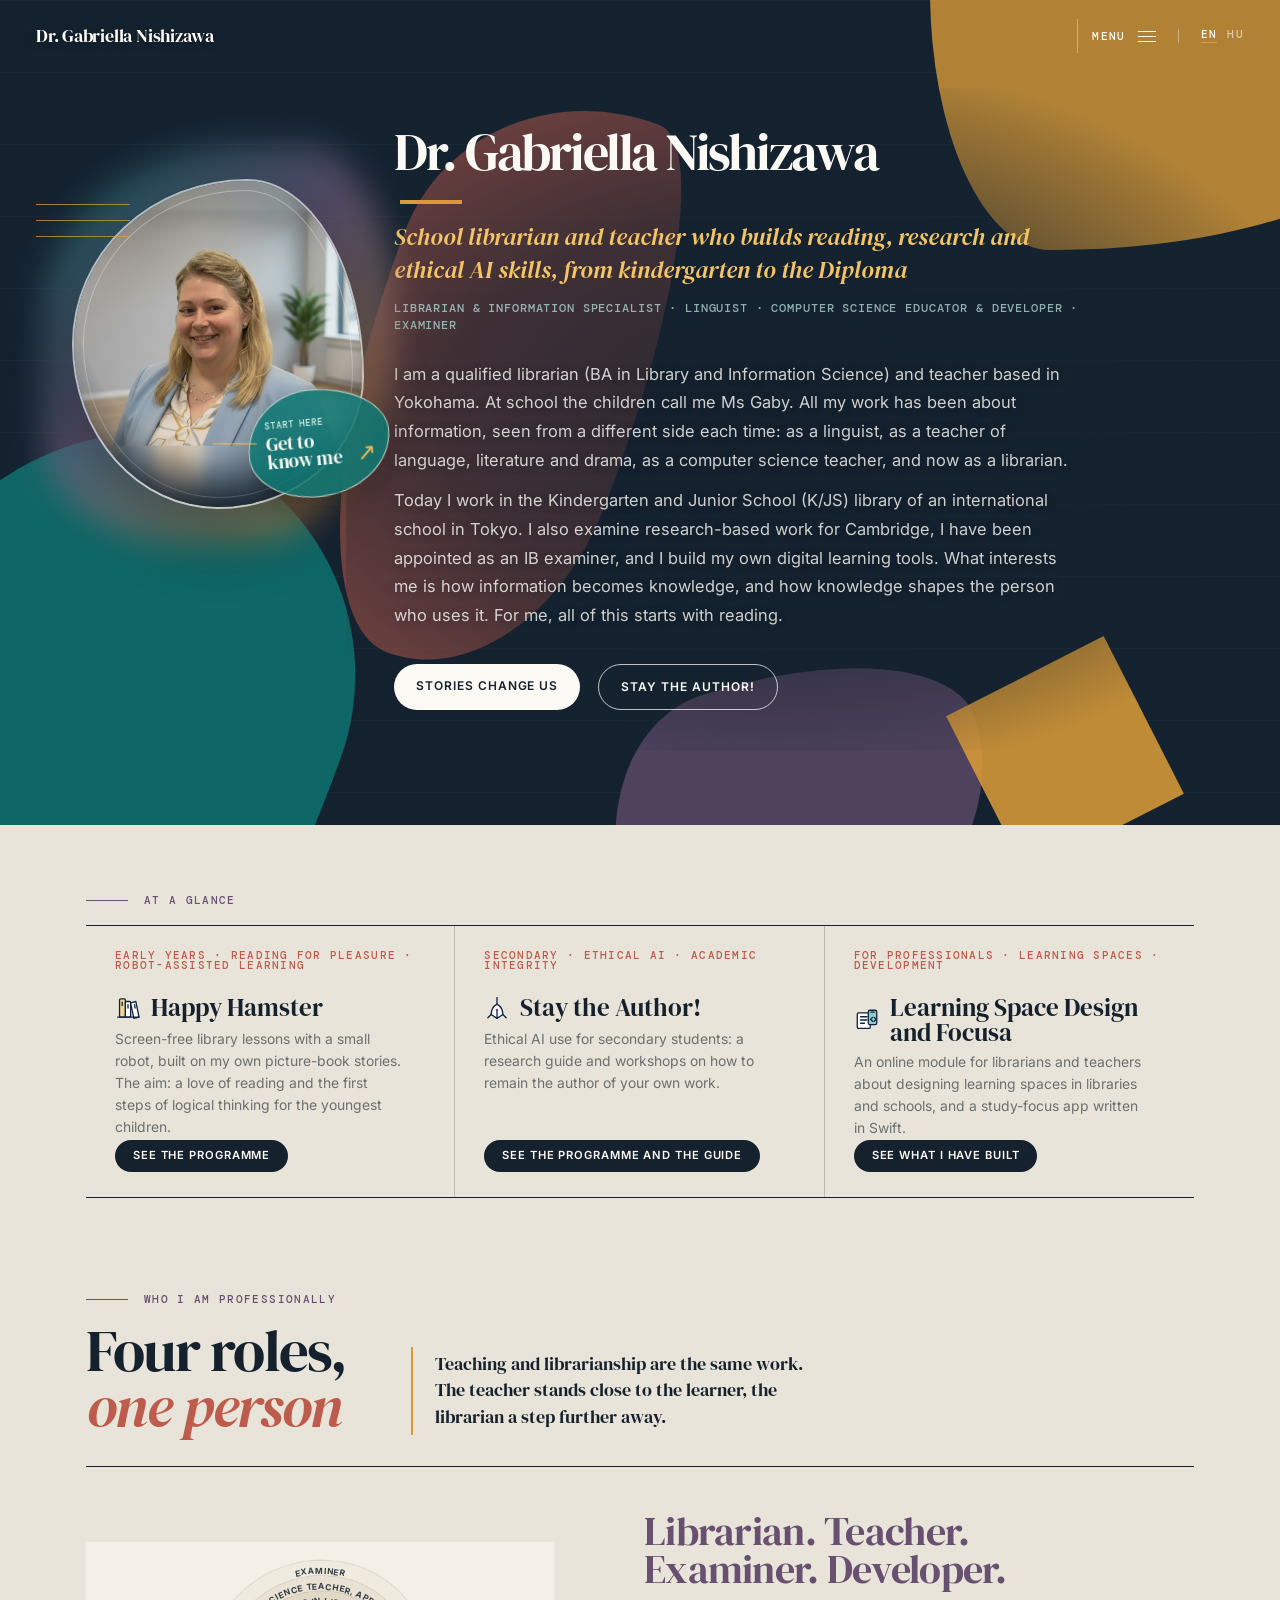
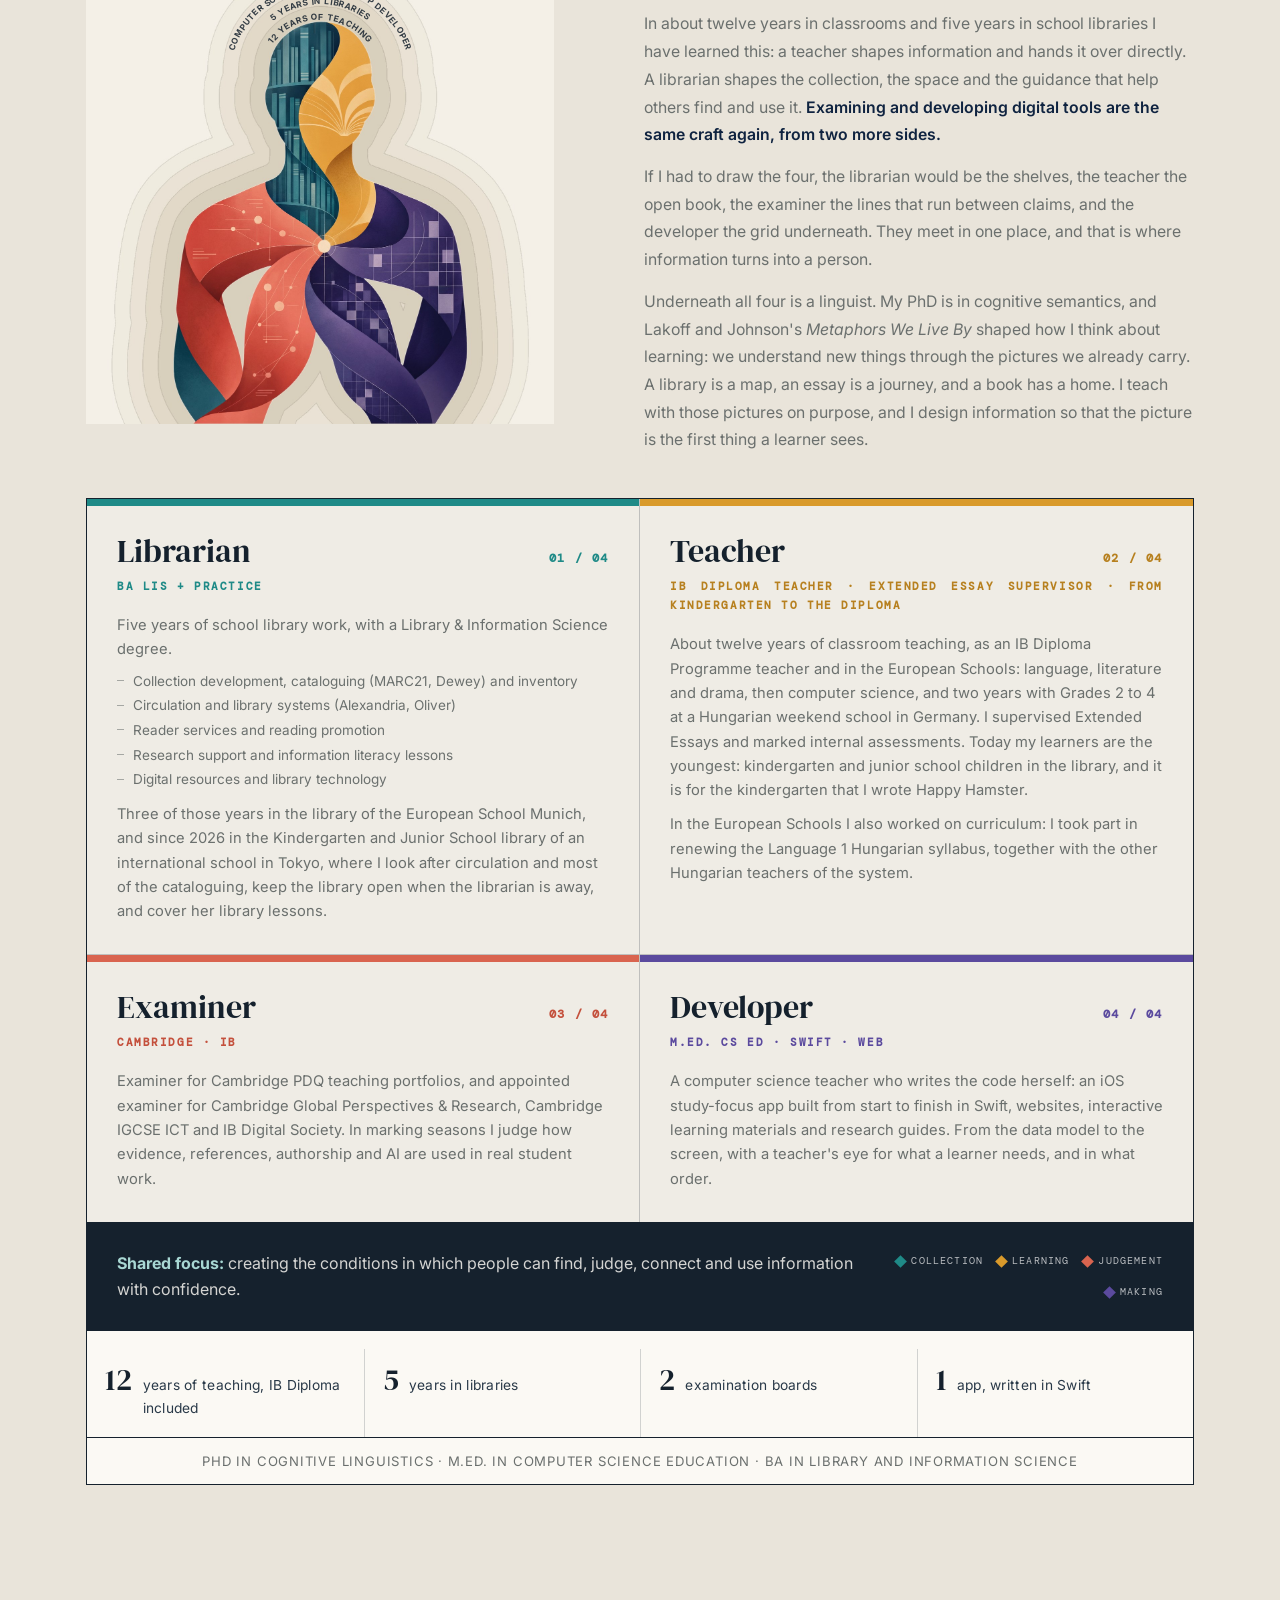
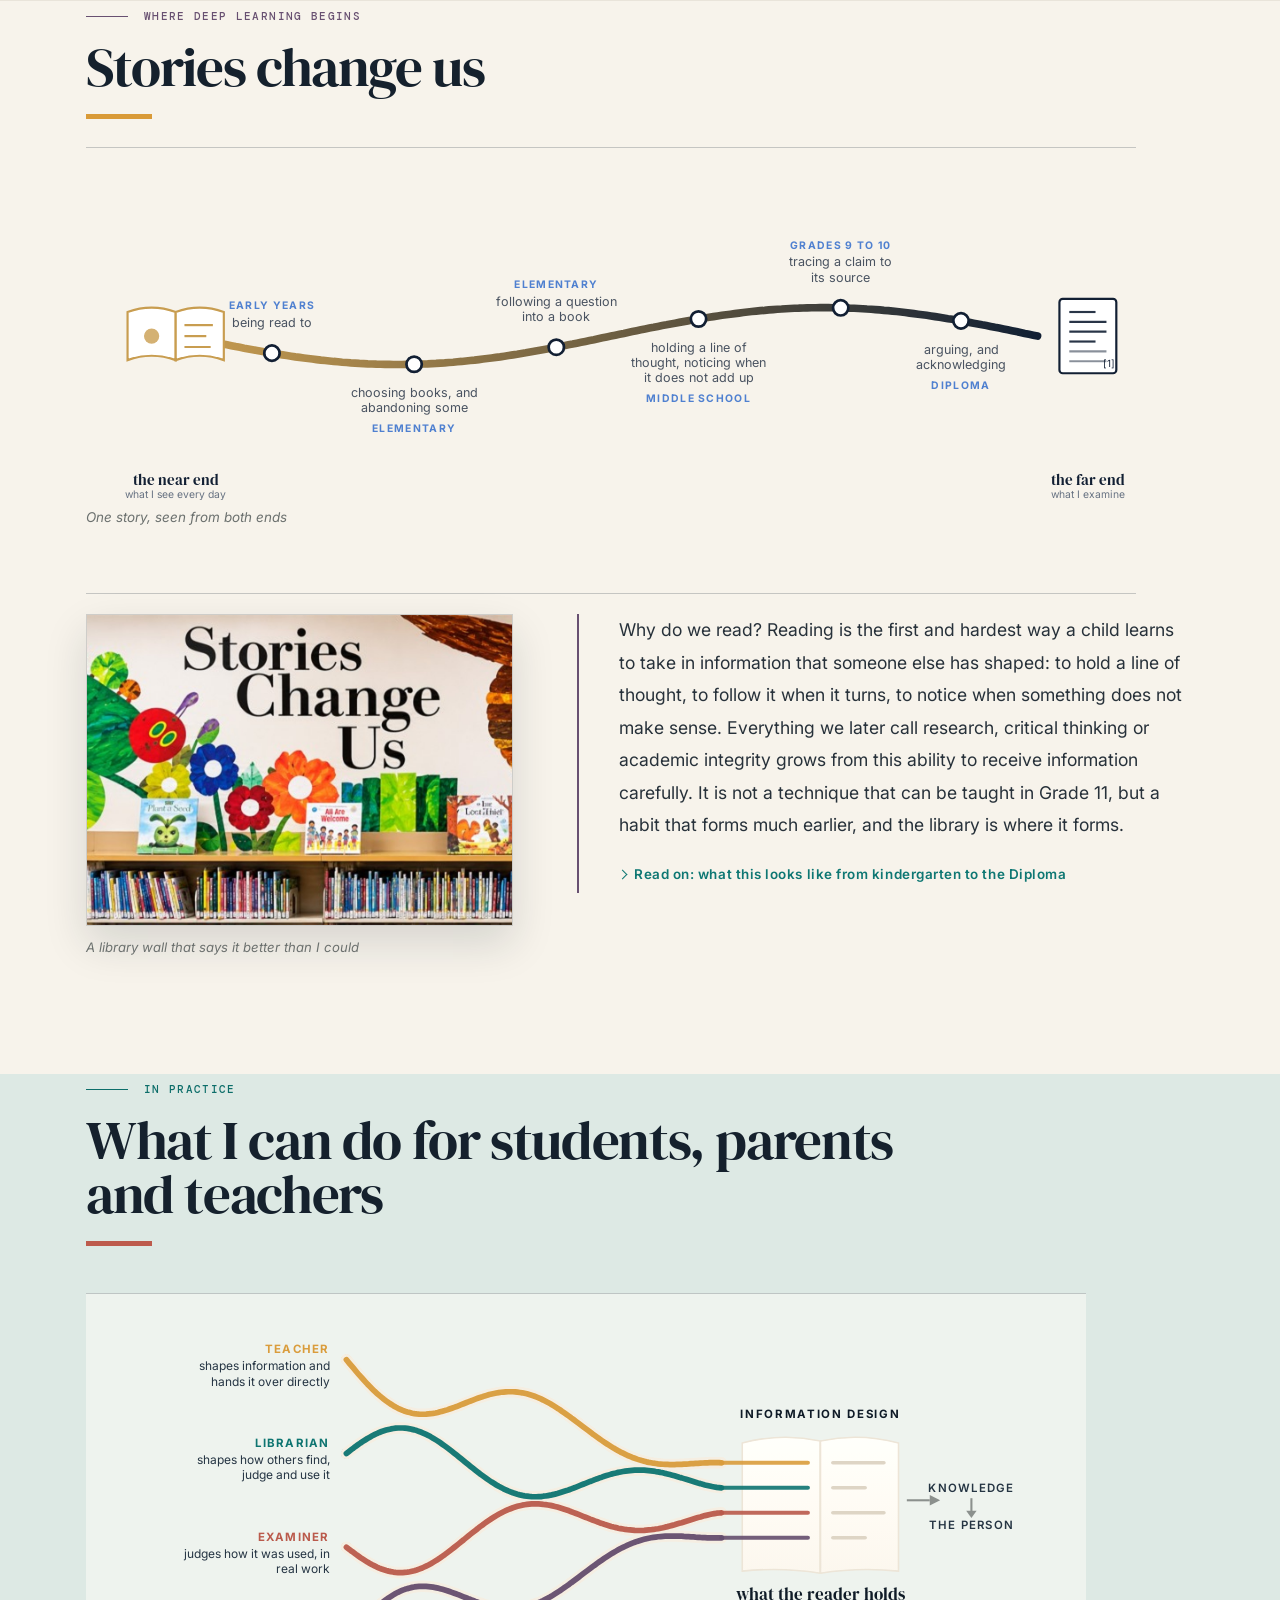
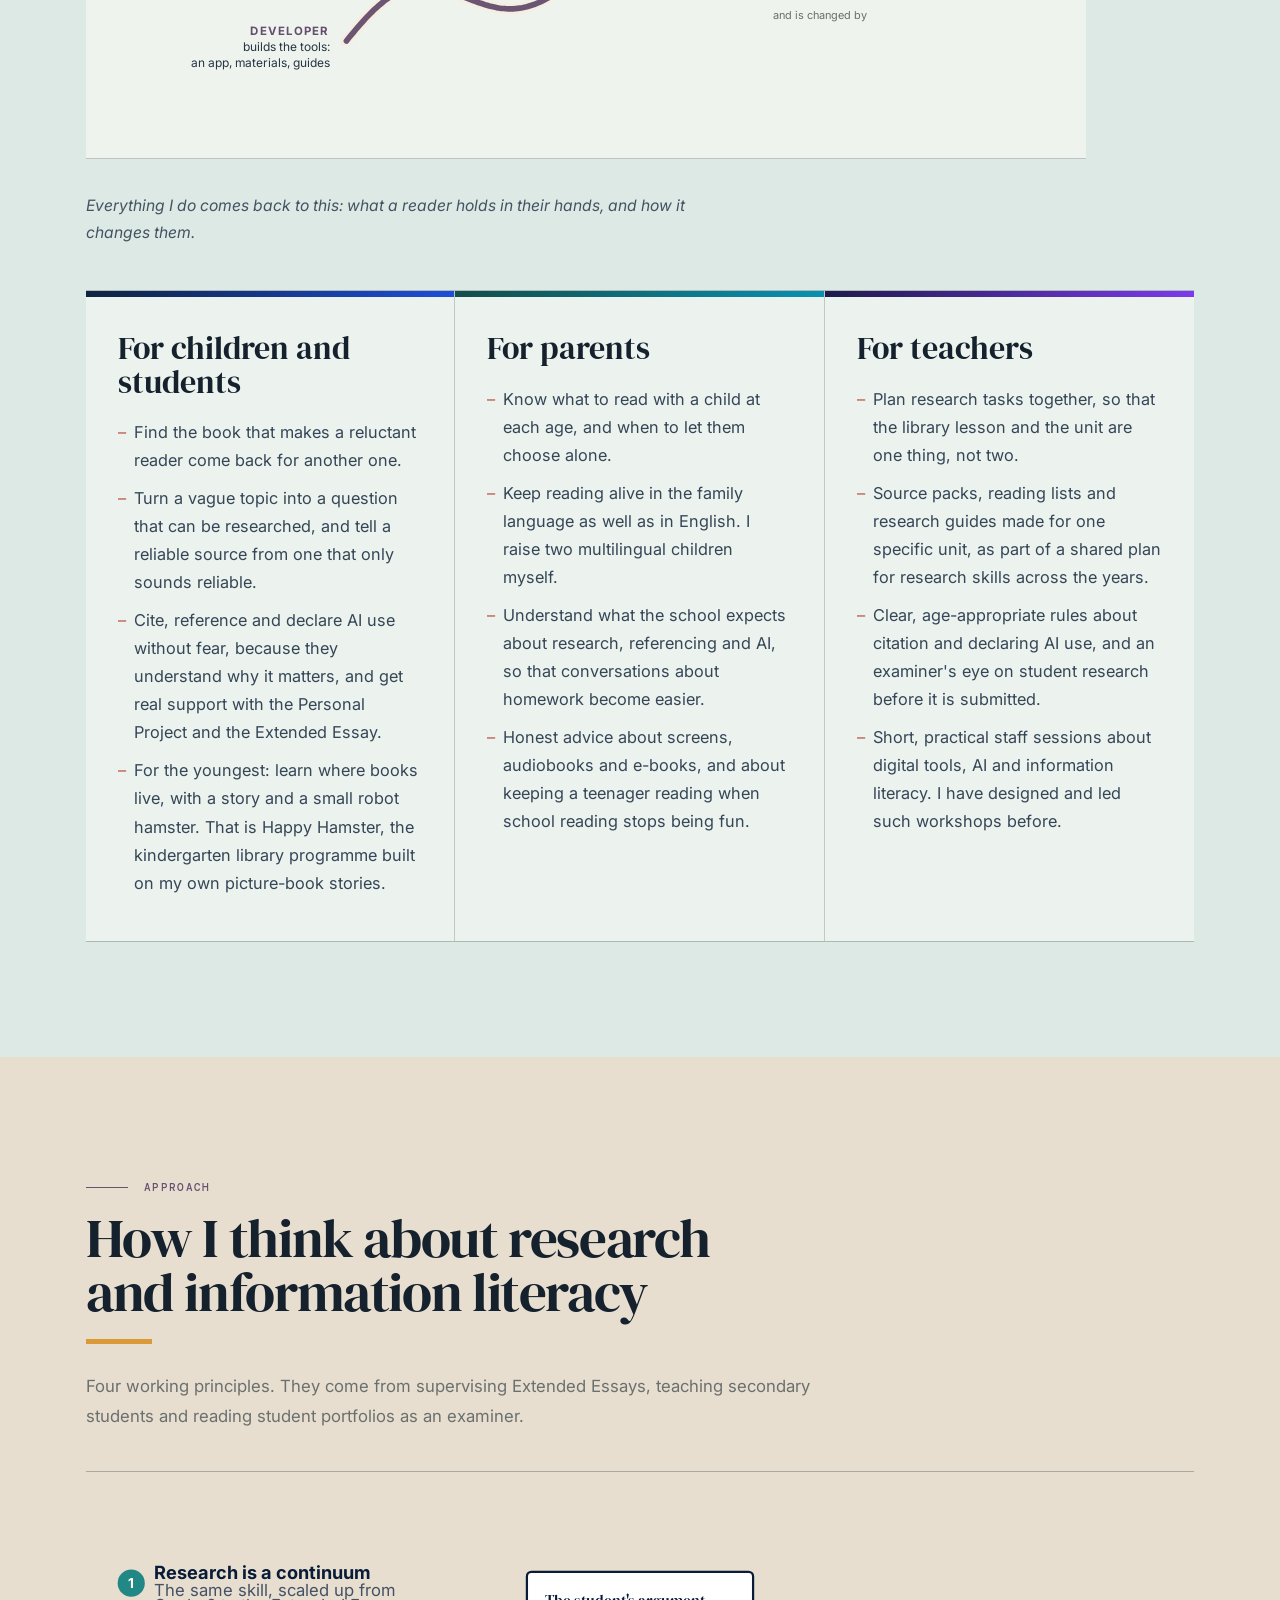
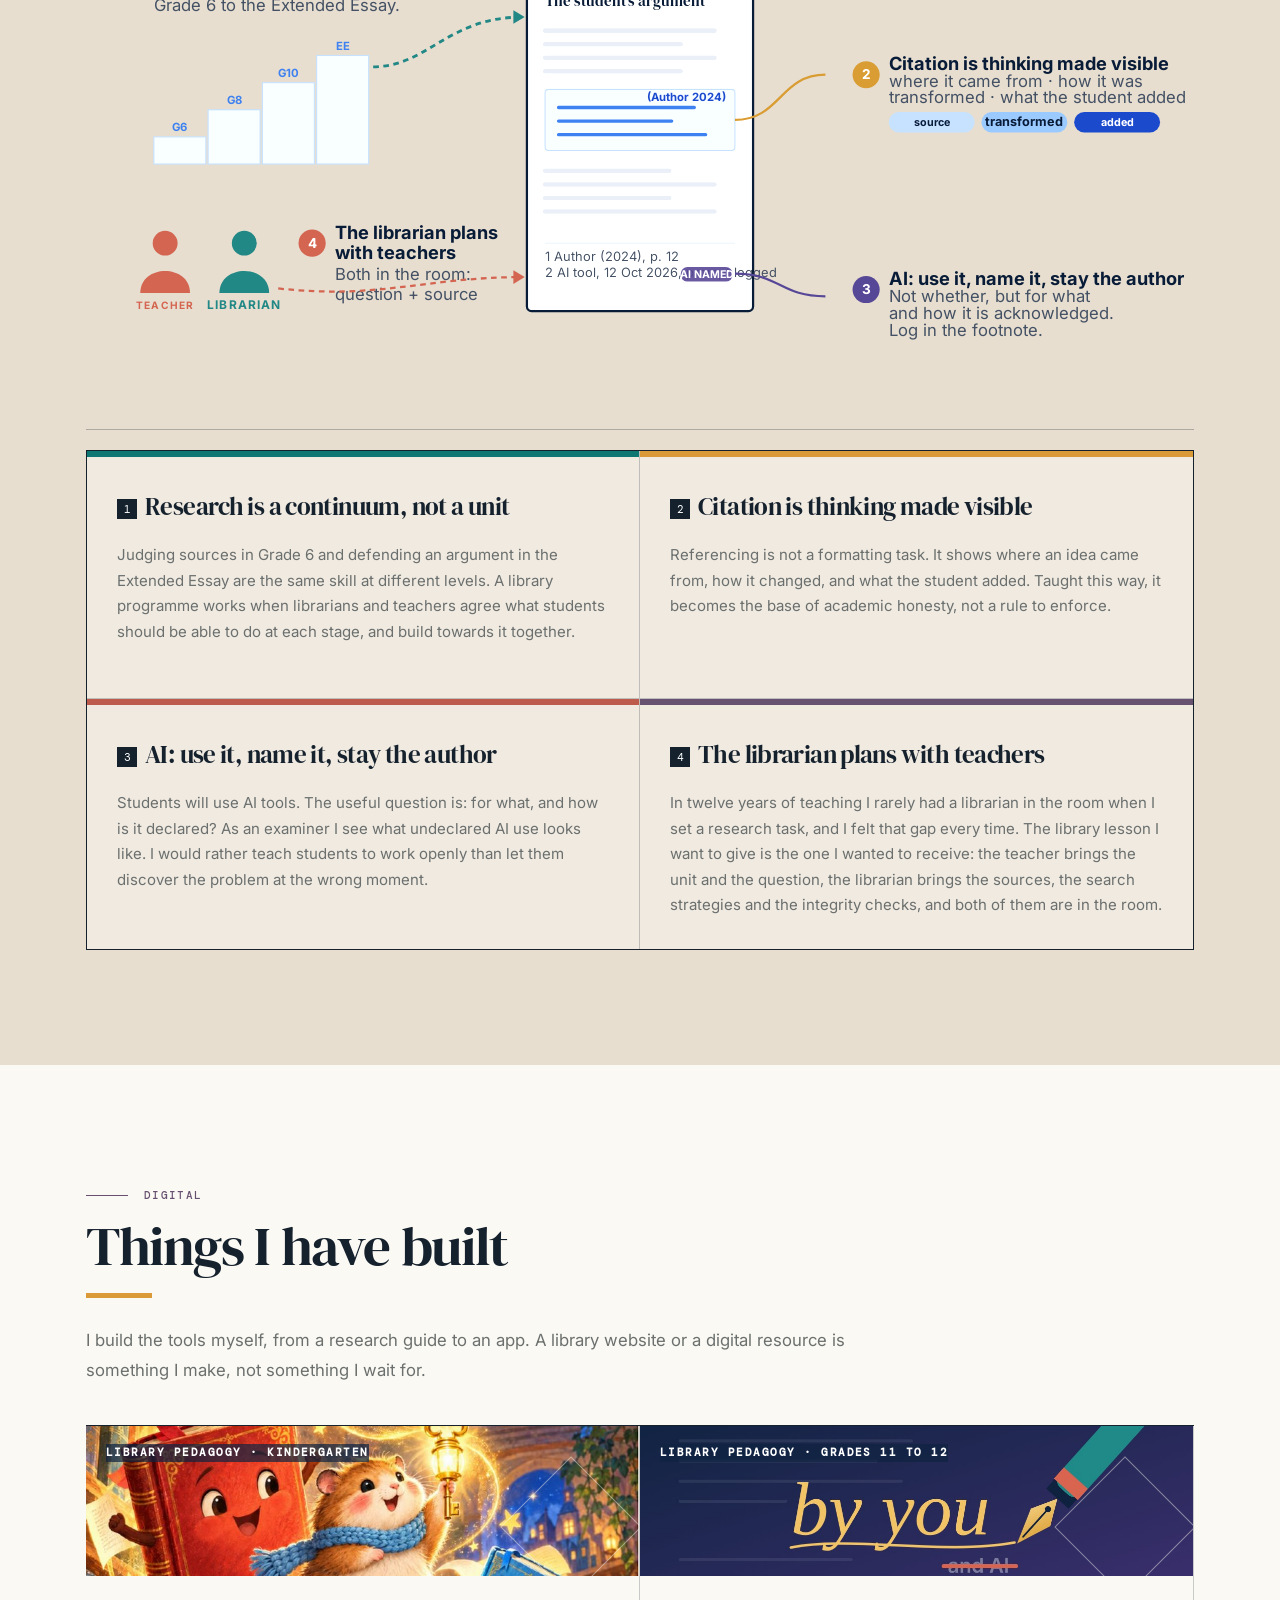
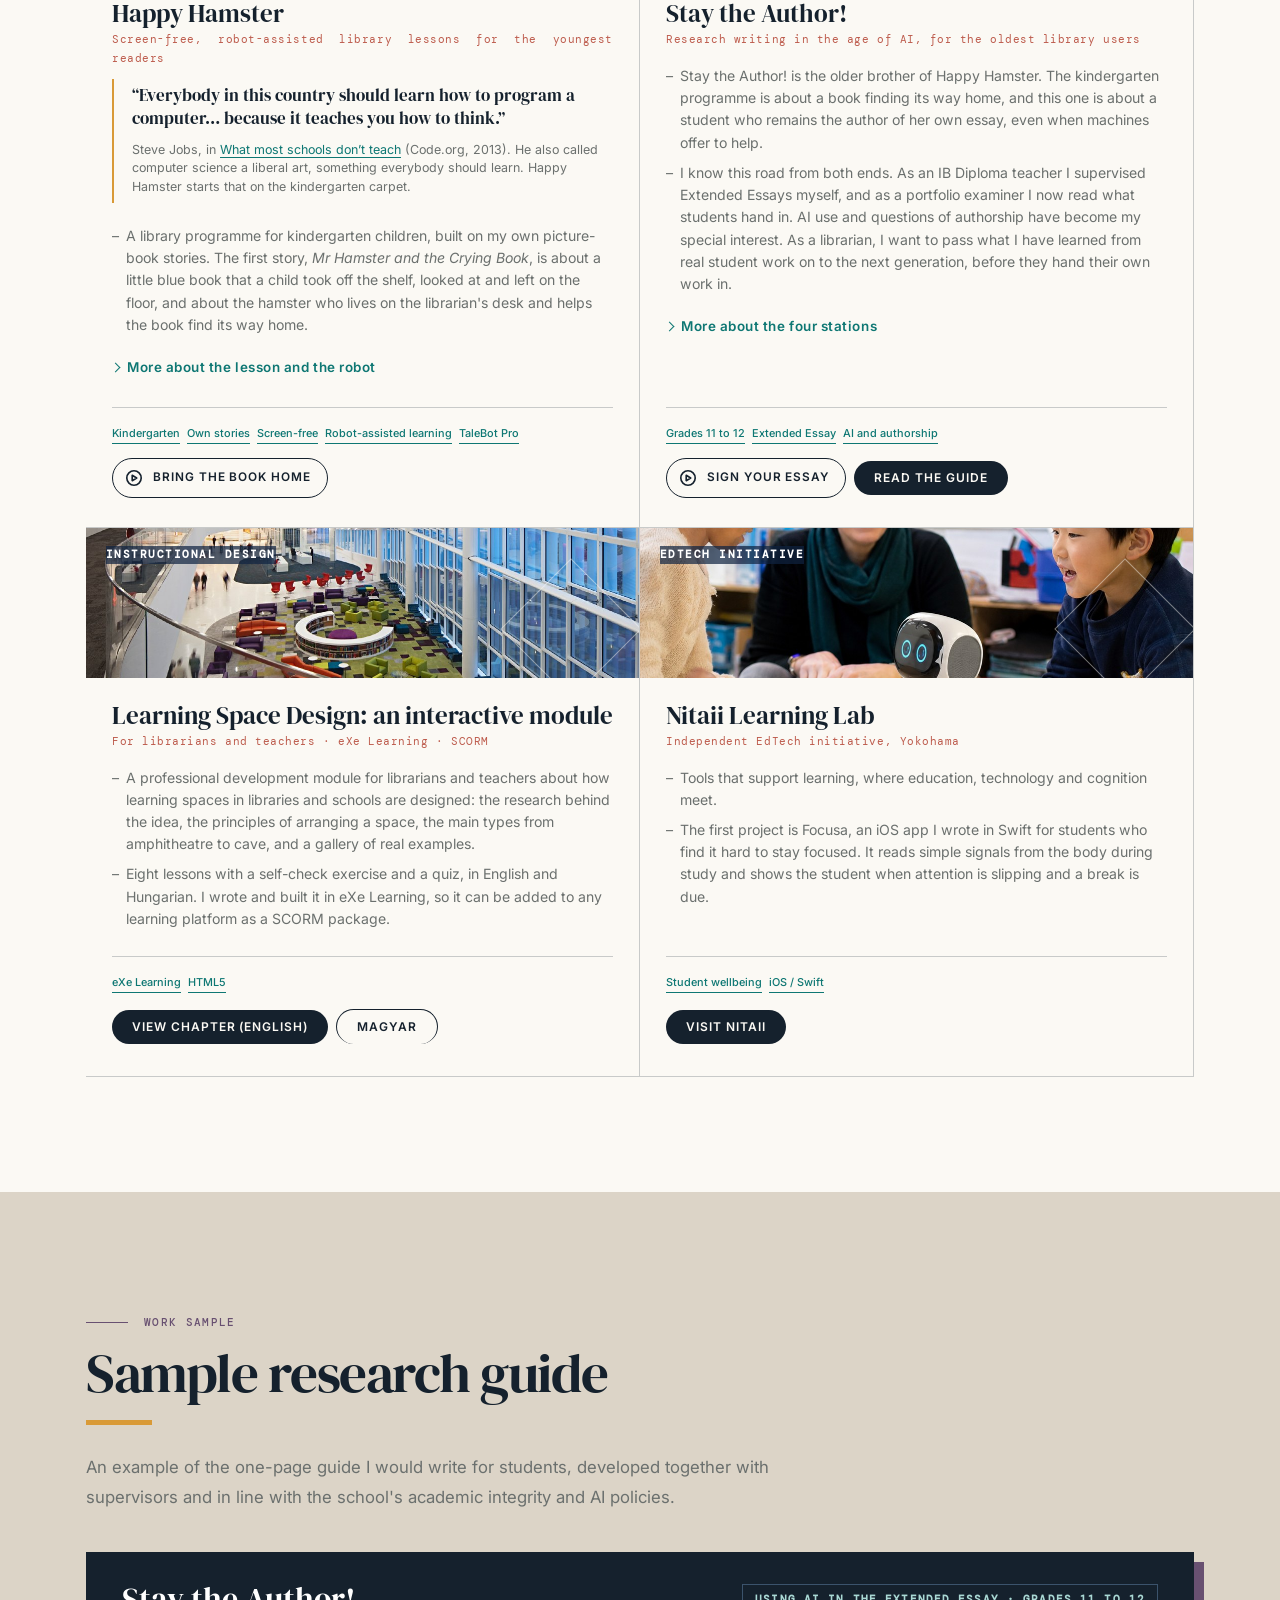
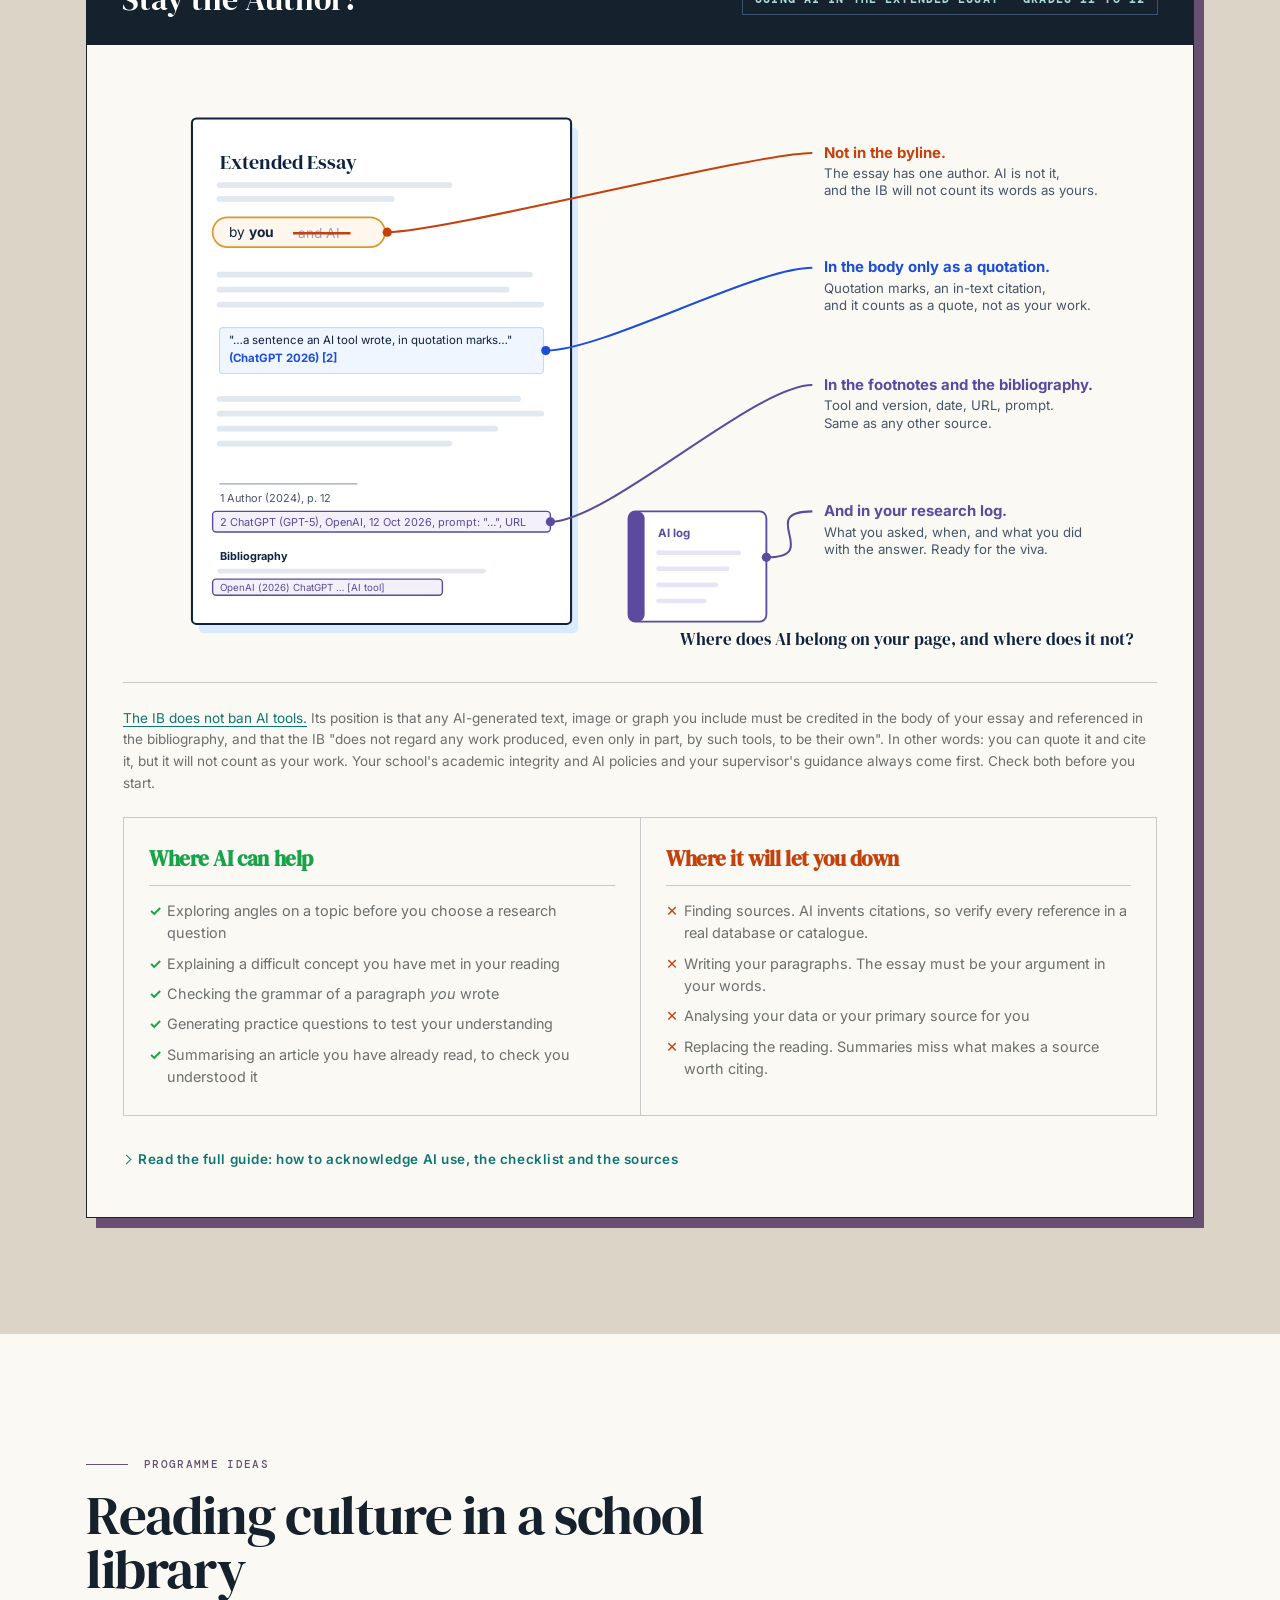
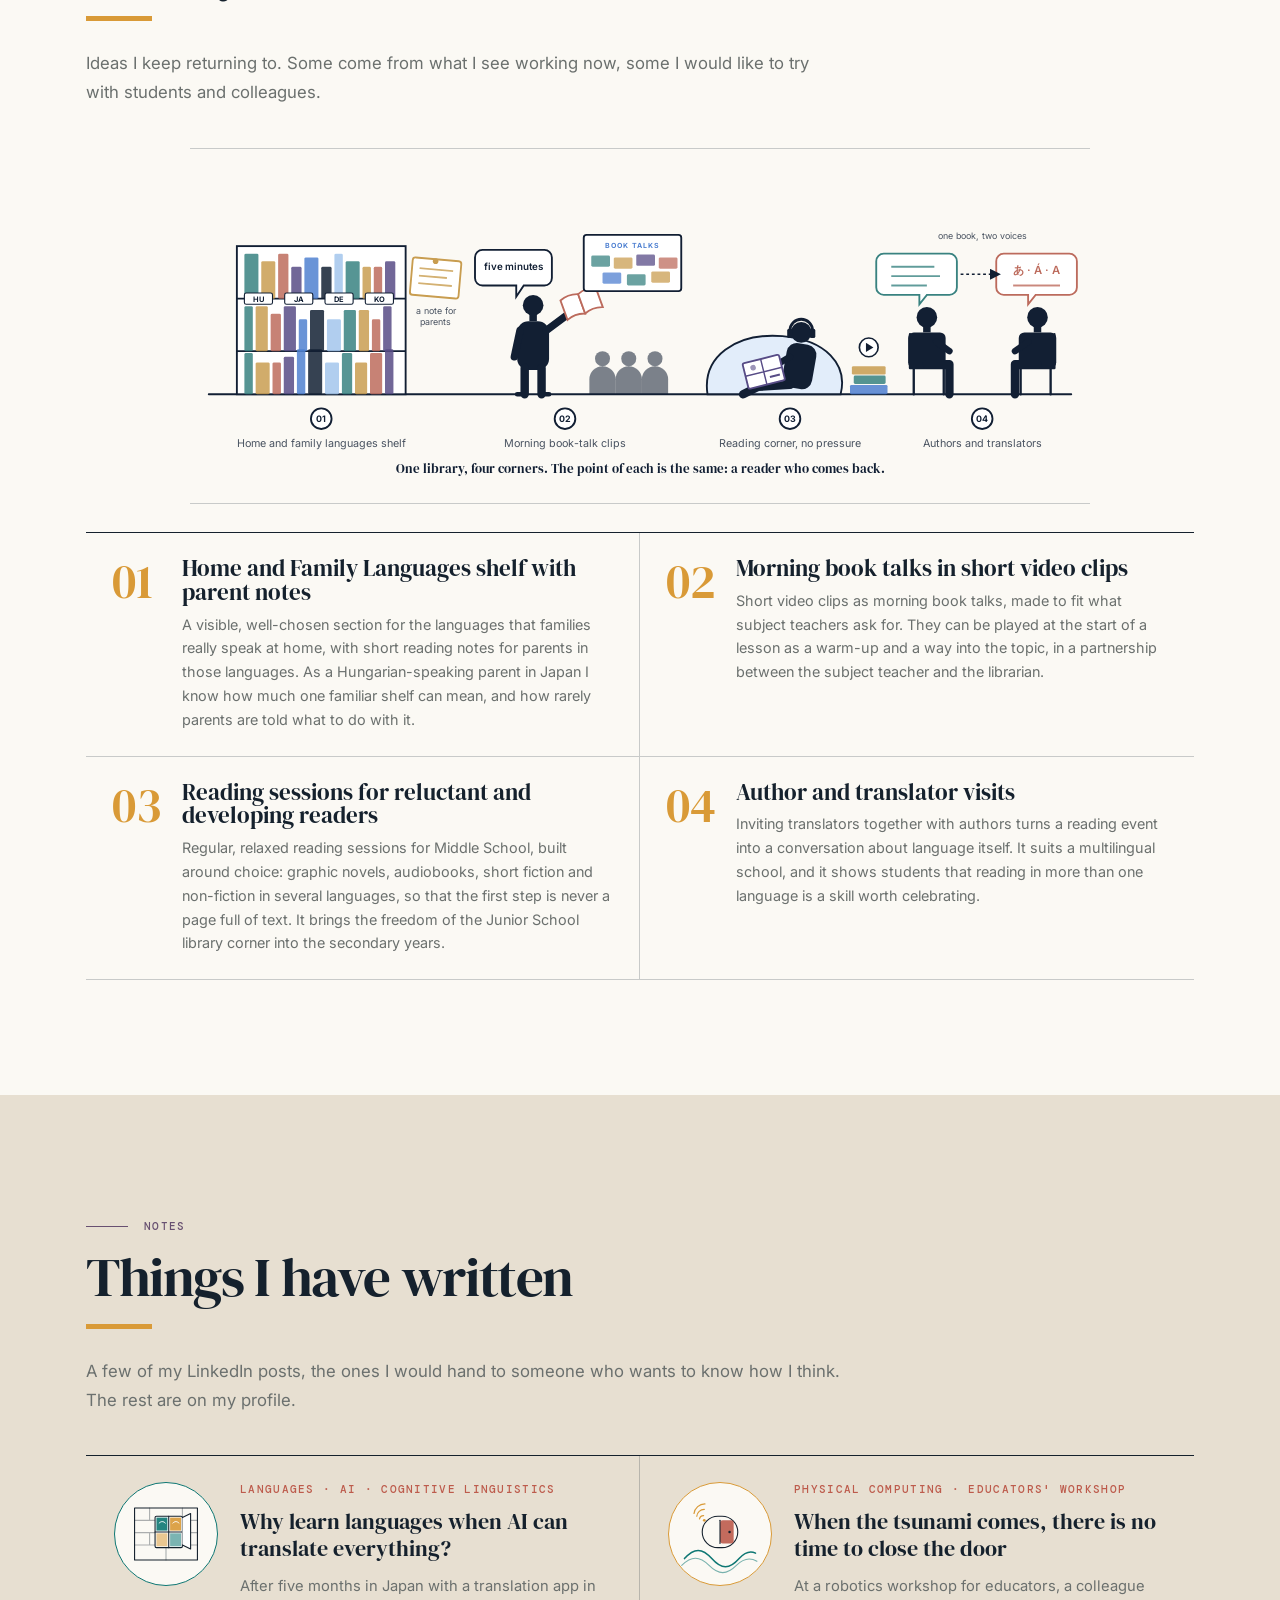
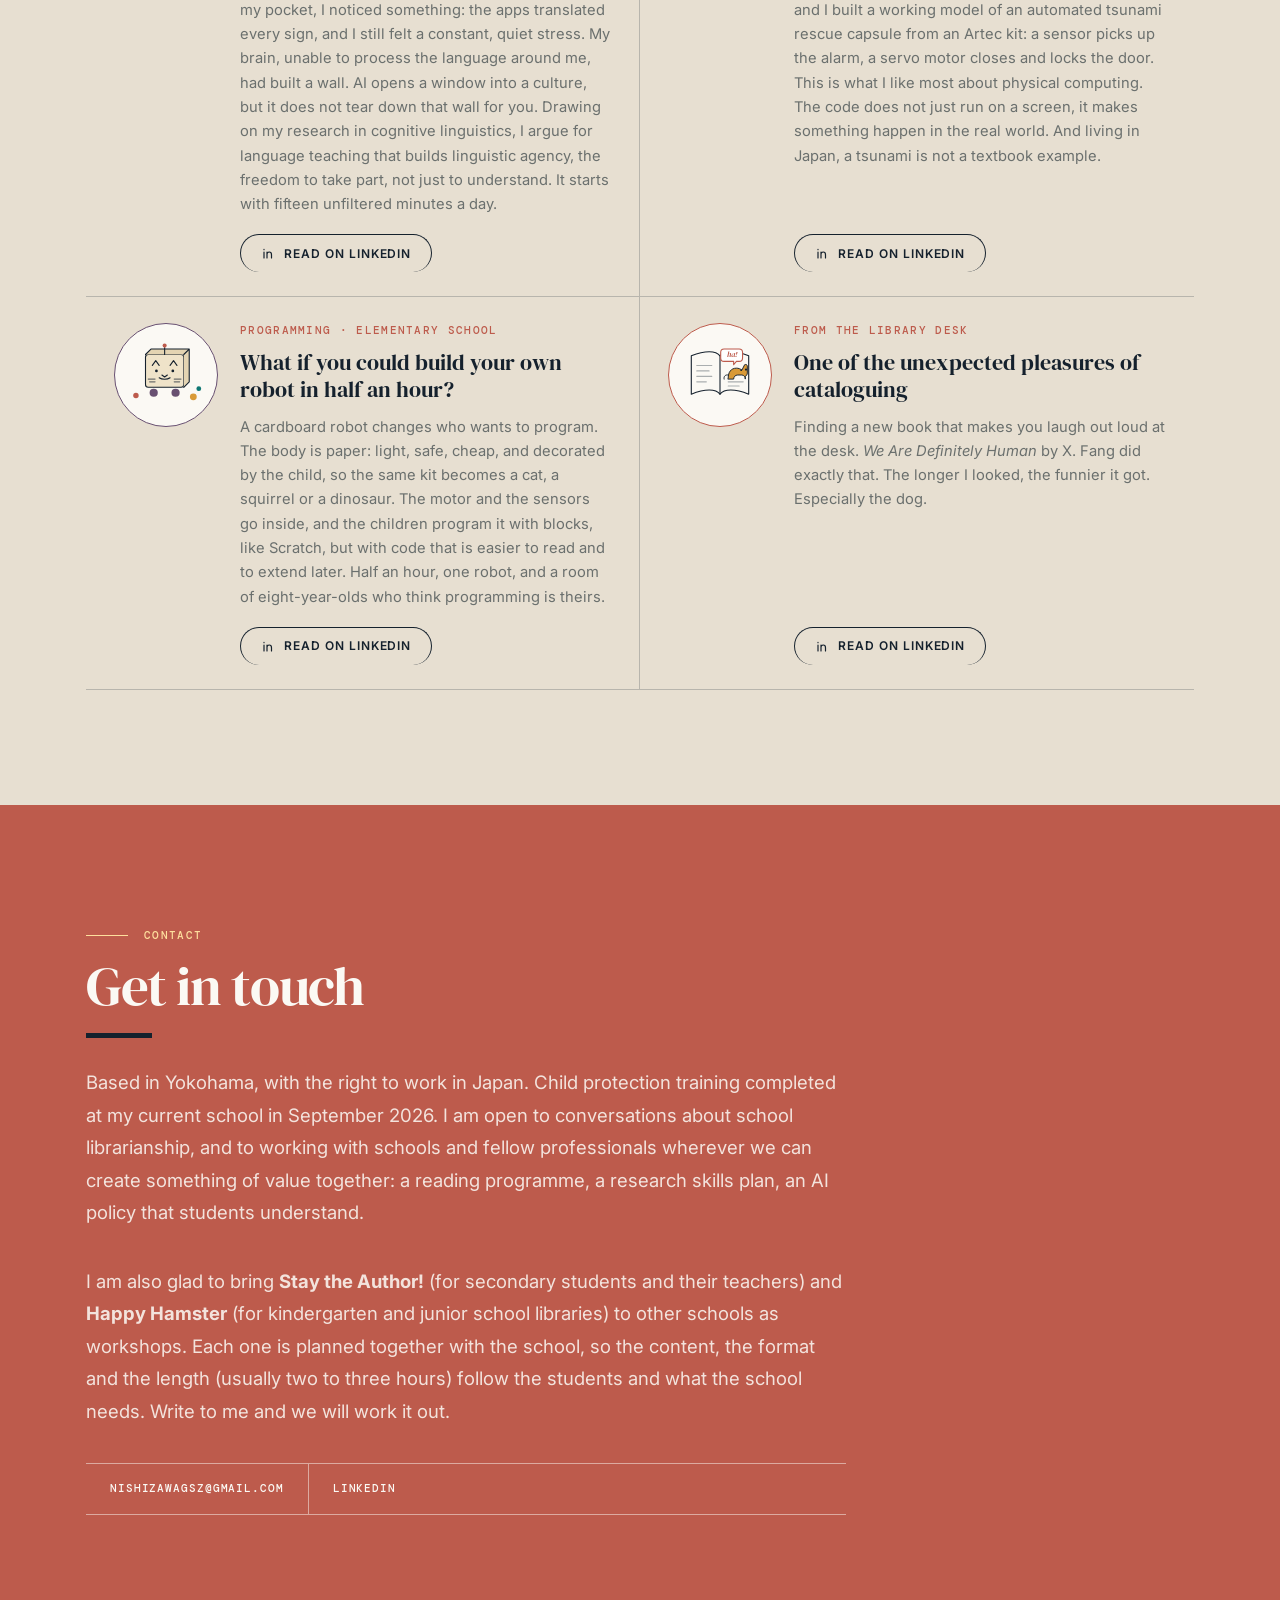
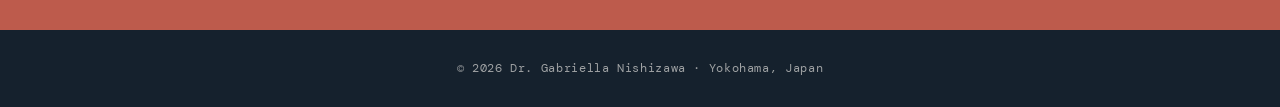
==== commit 4363c973: "Copy: flowing sentences instead of short fragments, both languages Co-Authored-By: Claude Fable 5.1 " ====
--- a/index.html
+++ b/index.html
@@ -492,7 +492,7 @@
 <p class="hero-tagline">School librarian and teacher who builds reading, research and ethical AI skills, from kindergarten to the Diploma</p>
 <p class="hero-title">Librarian &amp; Information Specialist  ·  Linguist  ·  Computer Science Educator &amp; Developer  ·  Examiner</p>
 <p class="hero-bio">I am a qualified librarian (BA in Library and Information Science) and teacher based in Yokohama. At school the children call me Ms Gaby. All my work has been about information, seen from a different side each time: as a linguist, as a teacher of language, literature and drama, as a computer science teacher, and now as a librarian.</p>
-<p class="hero-bio">Today I work in the Kindergarten and Junior School (K/JS) library of an international school in Tokyo. I also examine research-based work for Cambridge, I have been appointed as an IB examiner, and I build my own digital learning tools. What interests me is how information becomes knowledge, and how knowledge shapes the person who uses it. Reading is not the end. It is just the beginning.</p>
+<p class="hero-bio">Today I work in the Kindergarten and Junior School (K/JS) library of an international school in Tokyo. I also examine research-based work for Cambridge, I have been appointed as an IB examiner, and I build my own digital learning tools. What interests me is how information becomes knowledge, and how knowledge shapes the person who uses it. For me, all of this starts with reading.</p>
 <div class="hero-actions">
 <a class="btn btn-light" href="#beginning">Stories change us</a>
 <a class="btn btn-ghost" href="#guide">Stay the Author!</a>
@@ -526,8 +526,8 @@
 <div>
 <p class="strands-lead-kicker">Librarian. Teacher.<br/>Examiner. Developer.</p>
 <p class="strands-lead-text">In about twelve years in classrooms and five years in school libraries I have learned this: a teacher shapes information and hands it over directly. A librarian shapes the collection, the space and the guidance that help others find and use it. <strong>Examining and developing digital tools are the same craft again, from two more sides.</strong></p>
-<p class="strands-lead-text" style="margin-top:14px">The librarian is the shelves. The teacher is the open book. The examiner is the network of claims and the lines between them. The developer is the grid. They meet in one place, and that is where information becomes a person.</p>
-<p class="strands-lead-text" style="margin-top:14px">Underneath all four is a linguist. My PhD is in cognitive semantics, and Lakoff and Johnson's <em>Metaphors We Live By</em> shaped how I think about learning: we understand new things through the pictures we already carry. A library is a map. An essay is a journey. A book has a home. I teach with those pictures on purpose, and I design information so that the picture is the first thing a learner sees.</p>
+<p class="strands-lead-text" style="margin-top:14px">If I had to draw the four, the librarian would be the shelves, the teacher the open book, the examiner the lines that run between claims, and the developer the grid underneath. They meet in one place, and that is where information turns into a person.</p>
+<p class="strands-lead-text" style="margin-top:14px">Underneath all four is a linguist. My PhD is in cognitive semantics, and Lakoff and Johnson's <em>Metaphors We Live By</em> shaped how I think about learning: we understand new things through the pictures we already carry. A library is a map, an essay is a journey, and a book has a home. I teach with those pictures on purpose, and I design information so that the picture is the first thing a learner sees.</p>
 </div>
 </div>
 <div class="strand-grid">
@@ -636,12 +636,12 @@
 <text fill="#0f2340" font-family="'DM Serif Display', Georgia, serif" font-size="14" text-anchor="middle" x="82" y="286">the near end</text><text fill="#64748b" font-family="Inter, sans-serif" font-size="9.5" text-anchor="middle" x="82" y="298">what I see every day</text>
 <text fill="#0f2340" font-family="'DM Serif Display', Georgia, serif" font-size="14" text-anchor="middle" x="916" y="286">the far end</text><text fill="#64748b" font-family="Inter, sans-serif" font-size="9.5" text-anchor="middle" x="916" y="298">what I examine</text>
 </svg>
-<p class="figure-caption" style="margin-top:6px">One story, two ends.</p>
+<p class="figure-caption" style="margin-top:6px">One story, seen from both ends</p>
 </div>
 <div class="story-split">
-<figure class="story-photo"><img alt="A school library wall painted with a giant caterpillar, flowers and a butterfly, with the words Stories Change Us and a row of picture books on display" decoding="async" loading="lazy" src="assets/stories-wall.jpg"/><figcaption>A library wall that says it better than I can.</figcaption></figure>
+<figure class="story-photo"><img alt="A school library wall painted with a giant caterpillar, flowers and a butterfly, with the words Stories Change Us and a row of picture books on display" decoding="async" loading="lazy" src="assets/stories-wall.jpg"/><figcaption>A library wall that says it better than I could</figcaption></figure>
 <div class="about-text">
-<p>Why do we read? Reading is the first and hardest way a child learns to take in information that someone else has shaped: to hold a line of thought, to follow it when it turns, to notice when something does not make sense. Everything we later call research, critical thinking or academic integrity grows from this ability to receive information carefully. It is not a technique taught in Grade 11. It is a habit formed much earlier, and the library is where it is formed.</p>
+<p>Why do we read? Reading is the first and hardest way a child learns to take in information that someone else has shaped: to hold a line of thought, to follow it when it turns, to notice when something does not make sense. Everything we later call research, critical thinking or academic integrity grows from this ability to receive information carefully. It is not a technique that can be taught in Grade 11, but a habit that forms much earlier, and the library is where it forms.</p>
 <details class="fold"><summary>Read on: what this looks like from kindergarten to the Diploma</summary><p>Working in a Kindergarten and Junior School library has made this very real for me. In the early years the library lesson belongs to the unit of inquiry: the children arrive with a question from the classroom, and the books are where the inquiry continues. A child who has been read to, who chooses books freely and may put them down again, and who has learned that a question can lead into a book, is already practising the real thing. By the Diploma years, patience with a difficult text and the habit of checking where a claim comes from are not new demands. They grow out of something that already feels natural. Without that foundation, the same demands feel like a wall.</p>
 <p>As a Diploma teacher and as an examiner I have seen the end of this road, and now I see its beginning every day. It is the same story. That is why I think of elementary and secondary library work as one job seen from two ends: from the picture-book corner to the Extended Essay.</p></details>
 </div>
@@ -703,7 +703,7 @@
 <path d="M810,210 L820,215 L810,220 Z" fill="#8a8f8c"></path>
 </svg>
 </div>
-<p class="figure-caption">Everything I do ends here: in what a reader holds, and is changed by.</p>
+<p class="figure-caption">Everything I do comes back to this: what a reader holds in their hands, and how it changes them.</p>
 <div class="help-grid">
 <div class="help-col">
 <div class="help-top" style="background:linear-gradient(90deg,#0f2340,#1d4ed8)"></div>
@@ -840,7 +840,7 @@
 <div class="why-cell-top why-top-4"></div>
 <div class="why-cell-body">
 <h3><span class="why-num" style="background:#d9644f">4</span>The librarian plans with teachers</h3>
-<p>In twelve years of teaching I rarely had a librarian in the room when I set a research task, and I felt that gap every time. The library lesson I want to give is the one I wanted to receive: the teacher brings the unit and the question, the librarian brings the sources, the search strategies and the integrity checks. Both are in the room.</p>
+<p>In twelve years of teaching I rarely had a librarian in the room when I set a research task, and I felt that gap every time. The library lesson I want to give is the one I wanted to receive: the teacher brings the unit and the question, the librarian brings the sources, the search strategies and the integrity checks, and both of them are in the room.</p>
 </div>
 </div>
 </div>
@@ -938,12 +938,12 @@
 <h3 class="exp-title">Stay the Author!</h3>
 <p class="exp-org">Research writing in the age of AI, for the oldest library users</p>
 <ul>
-<li>The older brother of Happy Hamster. The kindergarten programme is about a book finding its way home. This one is about a student who remains the author of her own essay, even when machines offer to help.</li>
+<li>Stay the Author! is the older brother of Happy Hamster. The kindergarten programme is about a book finding its way home, and this one is about a student who remains the author of her own essay, even when machines offer to help.</li>
 <li>I know this road from both ends. As an IB Diploma teacher I supervised Extended Essays myself, and as a portfolio examiner I now read what students hand in. AI use and questions of authorship have become my special interest. As a librarian, I want to pass what I have learned from real student work on to the next generation, before they hand their own work in.</li>
 </ul>
 <details class="fold"><summary>More about the four stations</summary><ul>
 <li>Four stations on the way to the Extended Essay, each one a short library workshop and a one-to-one meeting: <em>Question</em> (finding it and making it smaller), <em>Sources</em> (searching, judging, citing), <em>Voice</em> (your own sentences, and how AI use is declared), <em>Ownership</em> (which parts of your text you can defend before you hand it in).</li>
-<li>Not a ban on AI, and not a plagiarism police. The librarian as the keeper of authorship.</li>
+<li>This is not a ban on AI and not a plagiarism police, but a librarian who helps students stay the authors of their own work.</li>
 </ul></details>
 
 <div class="card-foot"><div class="scene" id="scene-sta"><svg class="scene-svg" viewBox="0 0 640 300" xmlns="http://www.w3.org/2000/svg" role="img" aria-label="An essay page. A pen signs it: by you. The words and AI are crossed out. Four stations appear: Question, Sources, Voice, Ownership.">
@@ -1411,7 +1411,7 @@
 <p class="hero-tagline">Iskolai könyvtáros és tanár, aki az olvasást, a kutatást és az etikus AI-használatot tanítja, az óvodától a nemzetközi érettségiig</p>
 <p class="hero-title">Könyvtáros és információs szakember  ·  Nyelvész  ·  Informatikatanár és fejlesztő  ·  Vizsgáztató</p>
 <p class="hero-bio">Okleveles könyvtáros (könyvtár- és információtudomány BA) és tanár vagyok, Jokohamában élek. Az iskolában a gyerekek Ms Gabynak hívnak. Minden munkám az információról szólt, mindig más oldalról nézve: nyelvészként, nyelv-, irodalom- és drámatanárként, informatikatanárként, most pedig könyvtárosként.</p>
-<p class="hero-bio">Ma egy tokiói nemzetközi iskola óvodai és alsó tagozatos (K/JS) könyvtárában dolgozom. Emellett a Cambridge nemzetközi vizsgaközpont vizsgáztatójaként kutatásalapú portfóliókat értékelek, kinevezett IB-vizsgáztató vagyok, és saját digitális tanulási eszközöket fejlesztek. Az érdekel, hogyan lesz az információból tudás, és a tudás hogyan formálja azt, aki használja. Az olvasás nem a vége valaminek. Csak a kezdete.</p>
+<p class="hero-bio">Ma egy tokiói nemzetközi iskola óvodai és alsó tagozatos (K/JS) könyvtárában dolgozom. Emellett a Cambridge nemzetközi vizsgaközpont vizsgáztatójaként kutatásalapú portfóliókat értékelek, kinevezett IB-vizsgáztató vagyok, és saját digitális tanulási eszközöket fejlesztek. Az érdekel, hogyan lesz az információból tudás, és a tudás hogyan formálja azt, aki használja. Nálam mindez az olvasással kezdődik.</p>
 <div class="hero-actions">
 <a class="btn btn-light" href="#beginning">A történetek megváltoztatnak</a>
 <a class="btn btn-ghost" href="#guide">Stay the Author!</a>
@@ -1445,8 +1445,8 @@
 <div>
 <p class="strands-lead-kicker">Könyvtáros. Tanár.<br/>Vizsgáztató. Fejlesztő.</p>
 <p class="strands-lead-text">Nagyjából tizenkét év tanítás és öt év iskolai könyvtári munka tanított meg erre: a tanár megformálja az információt, és közvetlenül adja át. A könyvtáros a gyűjteményt, a teret és az útmutatást formálja, amelyek segítségével mások megtalálják és használják. <strong>A vizsgáztatás és a digitális eszközök fejlesztése ugyanez a mesterség, két további oldalról.</strong></p>
-<p class="strands-lead-text" style="margin-top:14px">A könyvtáros a polcok. A tanár a nyitott könyv. A vizsgáztató az állítások hálója és a köztük futó vonalak. A fejlesztő a rács. Egy pontban találkoznak, és ott lesz az információból ember.</p>
-<p class="strands-lead-text" style="margin-top:14px">Mind a négy alatt egy nyelvész van. A doktorimat kognitív szemantikából írtam, és Lakoff és Johnson <em>Metaphors We Live By</em> című könyve alakította, ahogyan a tanulásról gondolkodom: az újat a már bennünk élő képeken keresztül értjük meg. A könyvtár térkép. Az esszé utazás. A könyvnek otthona van. Szándékosan ezekkel a képekkel tanítok, és úgy tervezem az információt, hogy a kép legyen az első, amit a tanuló meglát.</p>
+<p class="strands-lead-text" style="margin-top:14px">Ha le kellene rajzolnom a négyet, a könyvtáros lenne a polcok, a tanár a nyitott könyv, a vizsgáztató az állítások között futó vonalak, a fejlesztő pedig a rács alattuk. Egy pontban találkoznak, és ott lesz az információból ember.</p>
+<p class="strands-lead-text" style="margin-top:14px">Mind a négy alatt egy nyelvész van. A doktorimat kognitív szemantikából írtam, és Lakoff és Johnson <em>Metaphors We Live By</em> című könyve alakította, ahogyan a tanulásról gondolkodom: az újat a már bennünk élő képeken keresztül értjük meg. A könyvtár térkép, az esszé utazás, a könyvnek pedig otthona van. Szándékosan ezekkel a képekkel tanítok, és úgy tervezem az információt, hogy a kép legyen az első, amit a tanuló meglát.</p>
 </div>
 </div>
 <div class="strand-grid">
@@ -1555,12 +1555,12 @@
 <text fill="#0f2340" font-family="'DM Serif Display', Georgia, serif" font-size="14" text-anchor="middle" x="82" y="286">a közeli vég</text><text fill="#64748b" font-family="Inter, sans-serif" font-size="9.5" text-anchor="middle" x="82" y="298">amit minden nap látok</text>
 <text fill="#0f2340" font-family="'DM Serif Display', Georgia, serif" font-size="14" text-anchor="middle" x="908" y="286">a távoli vég</text><text fill="#64748b" font-family="Inter, sans-serif" font-size="9.5" text-anchor="middle" x="908" y="298">amit vizsgáztatok</text>
 </svg>
-<p class="figure-caption" style="margin-top:6px">Egy történet, két vége.</p>
+<p class="figure-caption" style="margin-top:6px">Egy történet, mindkét végéről nézve</p>
 </div>
 <div class="story-split">
-<figure class="story-photo"><img alt="Iskolai könyvtári fal óriás hernyóval, virágokkal és pillangóval, a Stories Change Us felirattal és egy sor kiállított képeskönyvvel" decoding="async" loading="lazy" src="assets/stories-wall.jpg"/><figcaption>Egy könyvtári fal, amely jobban elmondja, mint én.</figcaption></figure>
+<figure class="story-photo"><img alt="Iskolai könyvtári fal óriás hernyóval, virágokkal és pillangóval, a Stories Change Us felirattal és egy sor kiállított képeskönyvvel" decoding="async" loading="lazy" src="assets/stories-wall.jpg"/><figcaption>Egy könyvtári fal, amely jobban elmondja, mint én tudnám</figcaption></figure>
 <div class="about-text">
-<p>Miért olvasunk? Az olvasás az első és legnehezebb módja annak, hogy egy gyerek megtanuljon befogadni valaki más által megformált információt: végigvinni egy gondolatot, követni, amikor fordul, és észrevenni, ha valami nem áll össze. Minden, amit később kutatásnak, kritikus gondolkodásnak vagy tudományos tisztességnek hívunk, ebből a figyelmes befogadásból nő ki. Ez nem egy 11. évfolyamon tanított technika. Sokkal korábban kialakuló szokás, és a könyvtár az a hely, ahol kialakul.</p>
+<p>Miért olvasunk? Az olvasás az első és legnehezebb módja annak, hogy egy gyerek megtanuljon befogadni valaki más által megformált információt: végigvinni egy gondolatot, követni, amikor fordul, és észrevenni, ha valami nem áll össze. Minden, amit később kutatásnak, kritikus gondolkodásnak vagy tudományos tisztességnek hívunk, ebből a figyelmes befogadásból nő ki. Ez nem olyan technika, amit a 11. évfolyamon meg lehet tanítani, hanem sokkal korábban kialakuló szokás, és a könyvtár az a hely, ahol kialakul.</p>
 <details class="fold"><summary>Tovább: hogyan néz ki ez az óvodától az IB Diploma Programme-ig</summary><p>Az óvodai és alsós könyvtárban végzett munka nagyon kézzelfoghatóvá tette ezt számomra. A kicsiknél a könyvtári óra a tanterem vizsgálódó egységéhez (unit of inquiry) tartozik: a gyerekek egy kérdéssel érkeznek az osztályból, és a könyvek között folytatódik a kutatás. Az a gyerek, akinek felolvastak, aki szabadon választ könyvet, és le is teheti, és aki megtanulta, hogy egy kérdés elvezethet egy könyvbe, már a lényeget gyakorolja. Mire az IB Diploma Programme évei jönnek, nem új elvárás, hogy türelmesen olvasson egy nehéz szöveget, és hogy utánanézzen, honnan jön egy állítás. Ez természetesen következik abból, amit már kicsiként megtanult. Ha ez az alap hiányzik, ugyanezek az elvárások falként állnak a diák elé.</p>
 <p>Az IB Diploma Programme tanáraként és vizsgáztatóként láttam ennek az útnak a végét, most pedig minden nap az elejét látom. Ugyanaz a történet. Ezért gondolok az alsós és a középiskolai könyvtári munkára egyetlen munkaként, két végéről nézve: a képeskönyv-saroktól az Extended Essay-ig.</p></details>
 </div>
@@ -1622,7 +1622,7 @@
 <path d="M810,210 L820,215 L810,220 Z" fill="#8a8f8c"></path>
 </svg>
 </div>
-<p class="figure-caption">Minden, amit csinálok, itt ér véget: abban, amit az olvasó a kezében tart, és ami megváltoztatja.</p>
+<p class="figure-caption">Minden, amit csinálok, ide fut vissza: ahhoz, amit az olvasó a kezében tart, és ahhoz, ahogyan az megváltoztatja.</p>
 <div class="help-grid">
 <div class="help-col">
 <div class="help-top" style="background:linear-gradient(90deg,#0f2340,#1d4ed8)"></div>
@@ -1759,7 +1759,7 @@
 <div class="why-cell-top why-top-4"></div>
 <div class="why-cell-body">
 <h3><span class="why-num" style="background:#d9644f">4</span>A könyvtáros a tanárokkal tervez</h3>
-<p>Tizenkét év tanítás alatt ritkán volt könyvtáros a teremben, amikor kutatási feladatot adtam, és minden alkalommal éreztem ezt a hiányt. Azt a könyvtári órát szeretném adni, amit én kaptam volna szívesen: a tanár hozza a tananyagot és a kérdést, a könyvtáros a forrásokat, a keresési stratégiákat és a tisztességi ellenőrzőpontokat. Mindketten a teremben vannak.</p>
+<p>Tizenkét év tanítás alatt ritkán volt könyvtáros a teremben, amikor kutatási feladatot adtam, és minden alkalommal éreztem ezt a hiányt. Azt a könyvtári órát szeretném adni, amit én kaptam volna szívesen: a tanár hozza a tananyagot és a kérdést, a könyvtáros a forrásokat, a keresési stratégiákat és a tisztességi ellenőrzőpontokat, és mindketten ott vannak a teremben.</p>
 </div>
 </div>
 </div>
@@ -1857,12 +1857,12 @@
 <h3 class="exp-title">Stay the Author!</h3>
 <p class="exp-org">Kutatási írás az AI korában, a legidősebb könyvtárhasználóknak</p>
 <ul>
-<li>A Happy Hamster nagyobb testvére. Az óvodai program arról szól, hogy egy könyv hazatalál. Ez arról, hogy a diák a saját esszéjének szerzője marad akkor is, amikor gépek ajánlják fel a segítségüket.</li>
+<li>A Stay the Author! a Happy Hamster nagyobb testvére. Az óvodai program arról szól, hogy egy könyv hazatalál, ez pedig arról, hogy a diák a saját esszéjének szerzője marad akkor is, amikor gépek ajánlják fel a segítségüket.</li>
 <li>Ezt az utat mindkét végéről ismerem. Az IB Diploma Programme tanáraként magam is vezettem Extended Essay-ket, portfólió-vizsgáztatóként pedig most azt olvasom, amit a diákok beadnak. Az AI-használat és a szerzőség kérdései kiemelt érdeklődési területemmé váltak. Könyvtárosként azt szeretném, hogy amit valódi diákmunkákból tanultam, azt a következő nemzedéknek adjam át, még mielőtt beadják a saját munkájukat.</li>
 </ul>
 <details class="fold"><summary>Bővebben a négy állomásról</summary><ul>
 <li>Négy állomás az Extended Essay felé vezető úton, mindegyik egy rövid könyvtári workshop és egy egyéni megbeszélés: <em>Kérdés</em> (megtalálni és leszűkíteni), <em>Források</em> (keresni, megítélni, hivatkozni), <em>Hang</em> (a saját mondataid, és hogyan jelzed az AI-használatot), <em>Szerzőség</em> (a szöveged mely részeit tudod megvédeni a leadás előtt).</li>
-<li>Nem AI-tilalom, és nem plágiumrendőrség. A könyvtáros mint a szerzőség őre.</li>
+<li>Ez nem AI-tilalom és nem plágiumrendőrség, hanem egy könyvtáros, aki segít a diákoknak a saját munkájuk szerzőjének maradni.</li>
 </ul></details>
 
 <div class="card-foot"><div class="scene" id="scene-sta"><svg class="scene-svg" viewBox="0 0 640 300" xmlns="http://www.w3.org/2000/svg" role="img" aria-label="Egy esszéoldal. Egy toll aláírja: by you. Az „és az AI” szavak át vannak húzva. Négy állomás jelenik meg: Kérdés, Források, Hang, Szerzőség.">
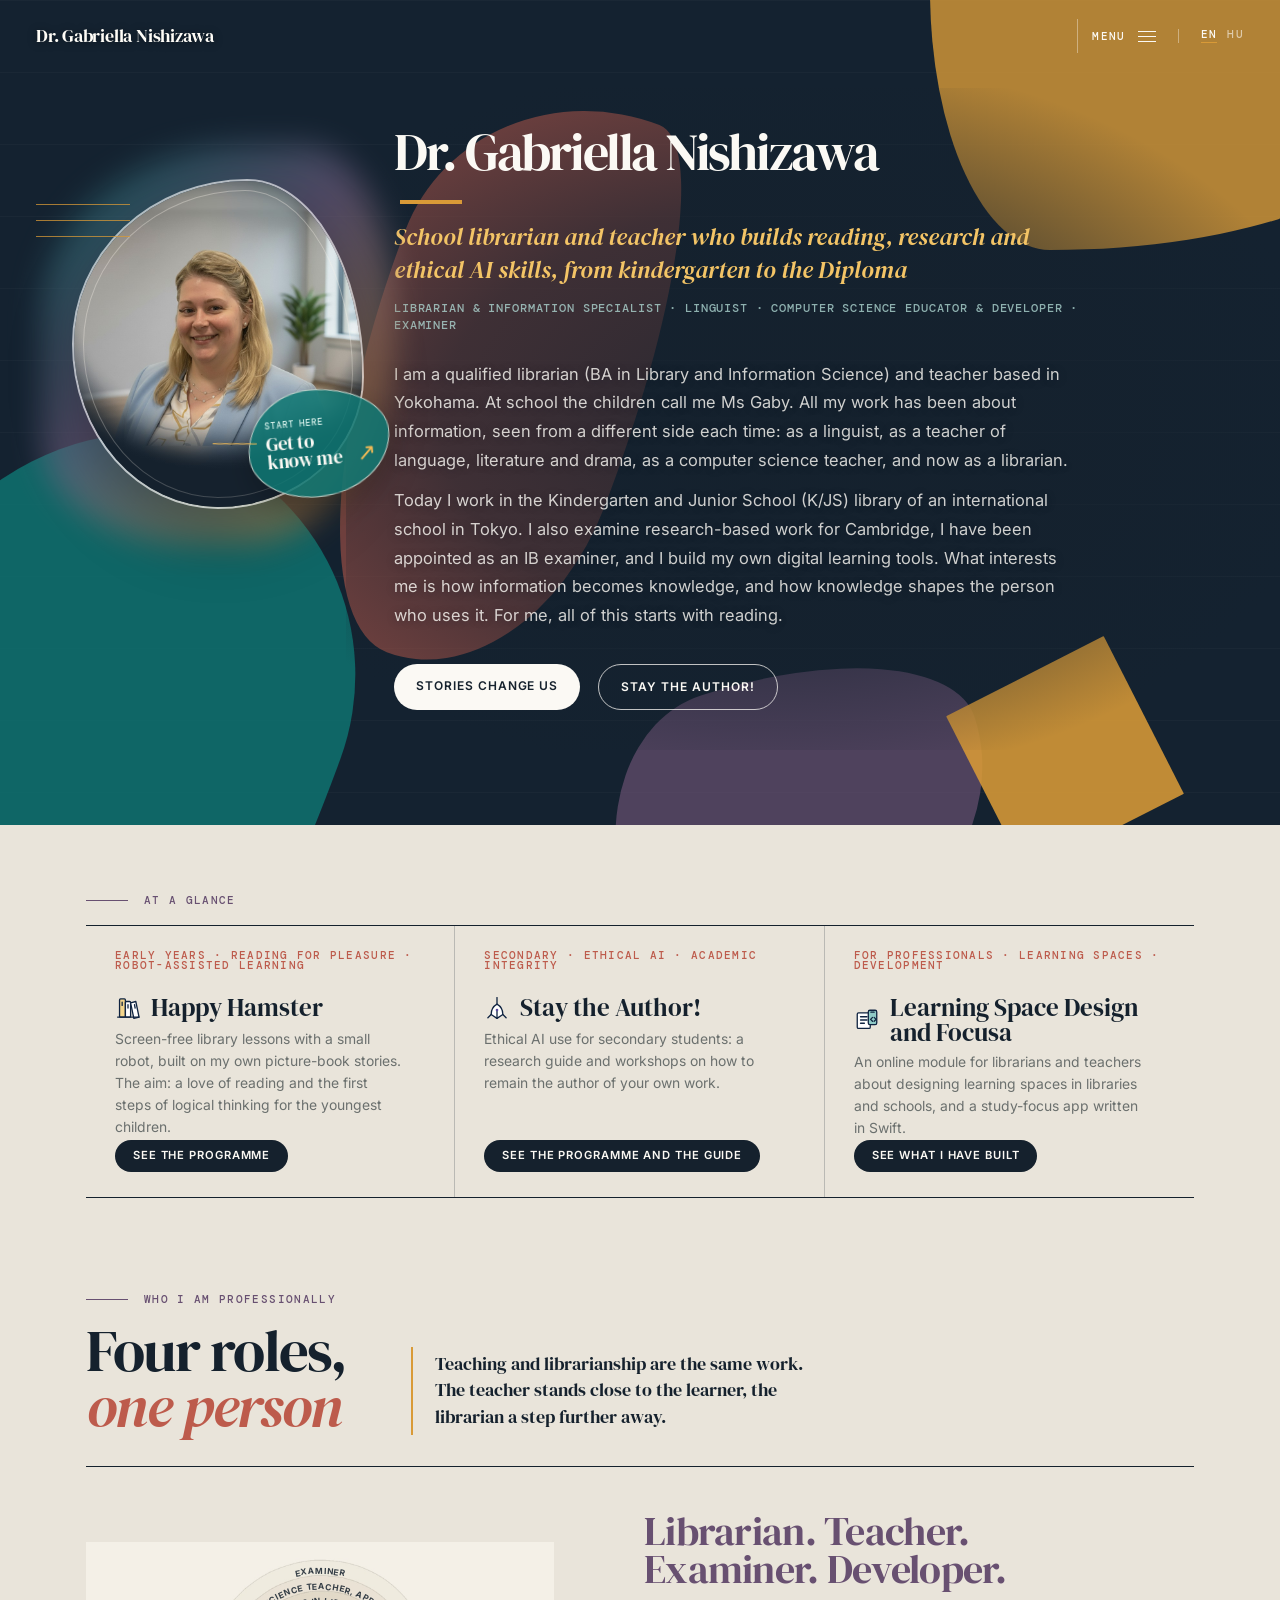
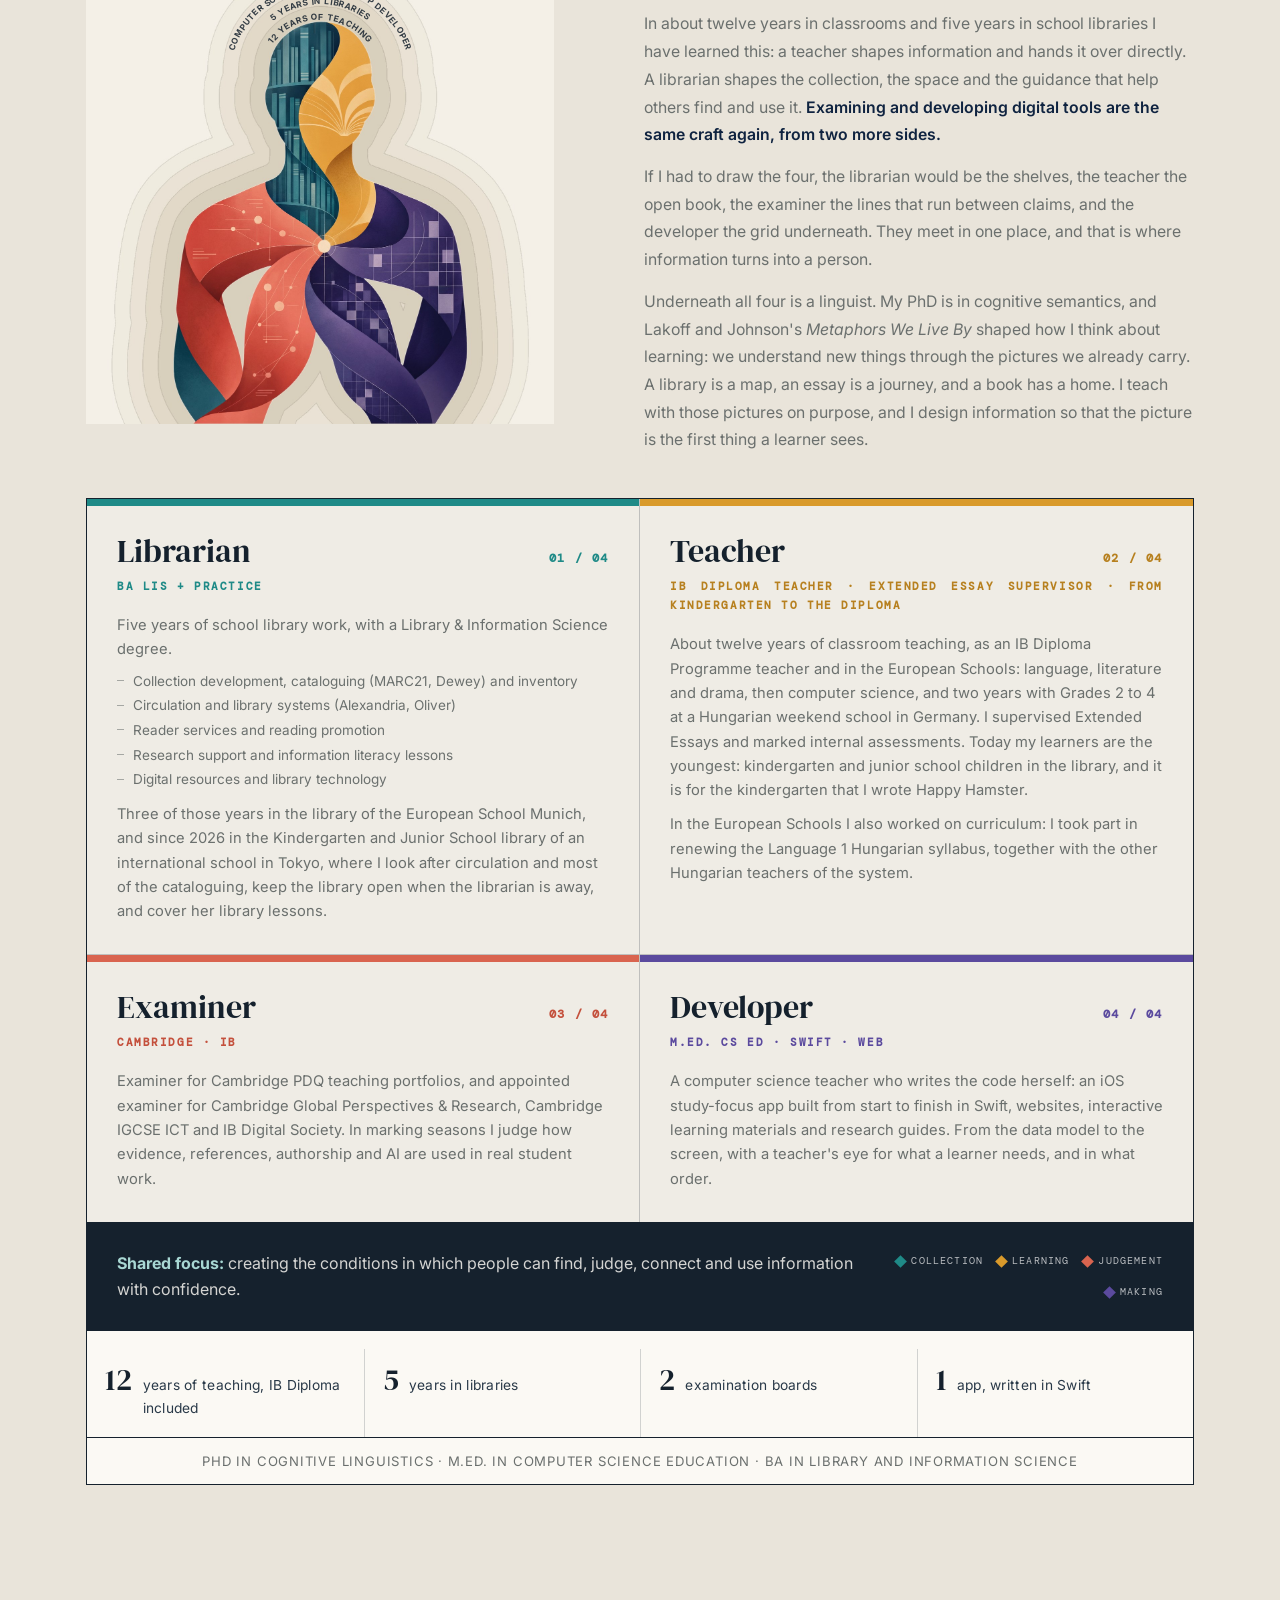
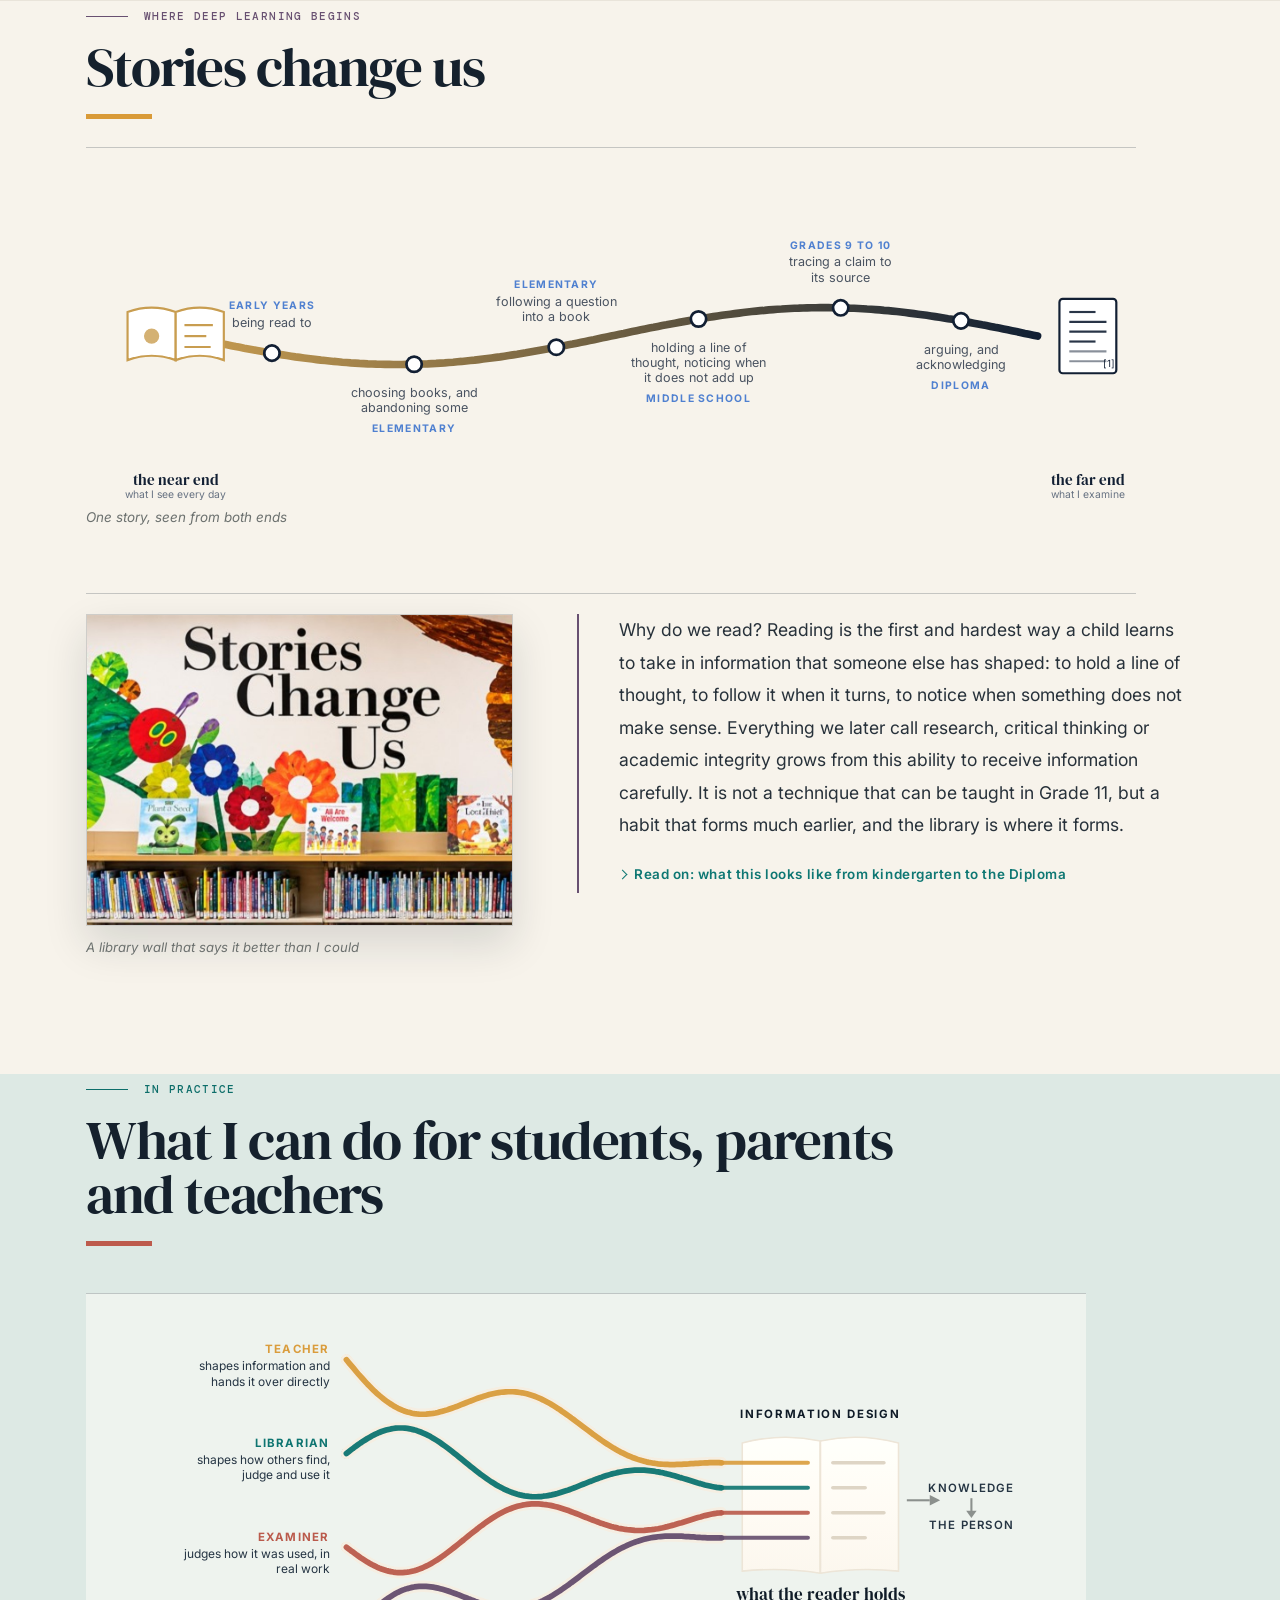
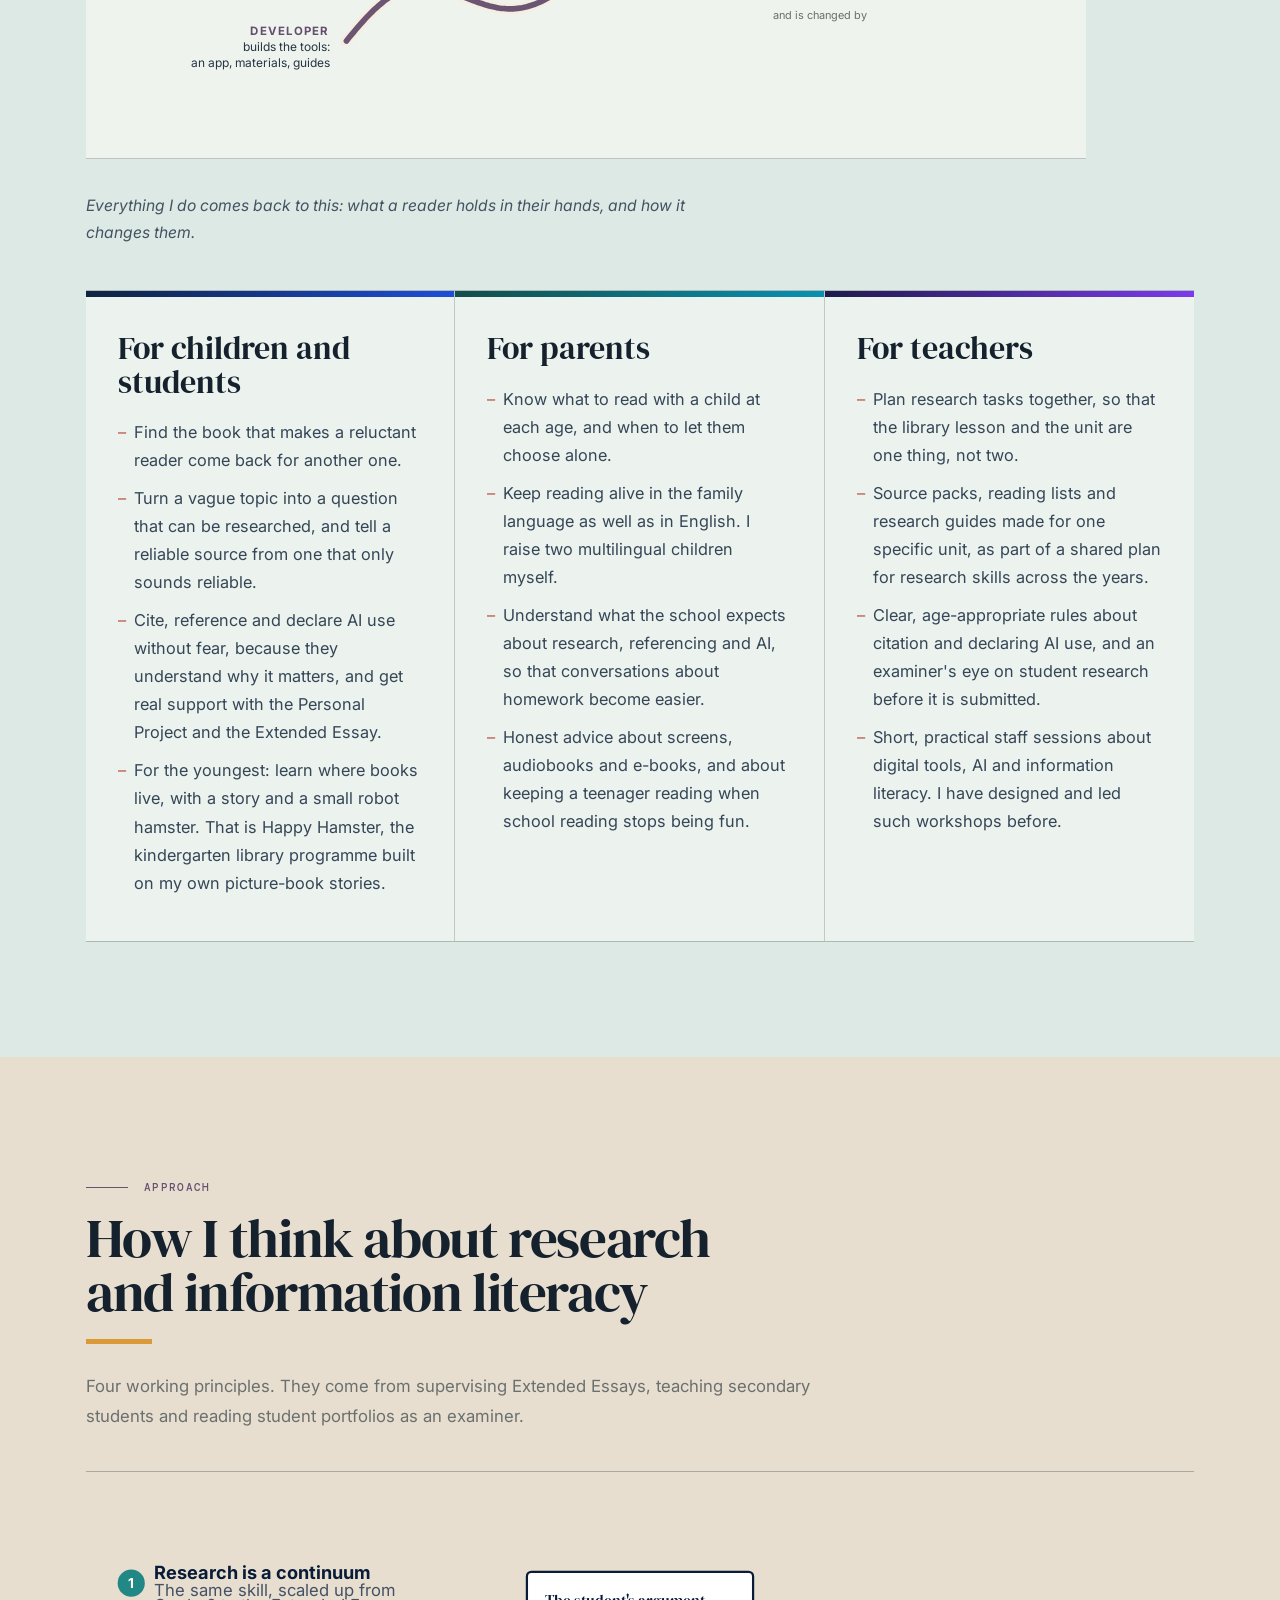
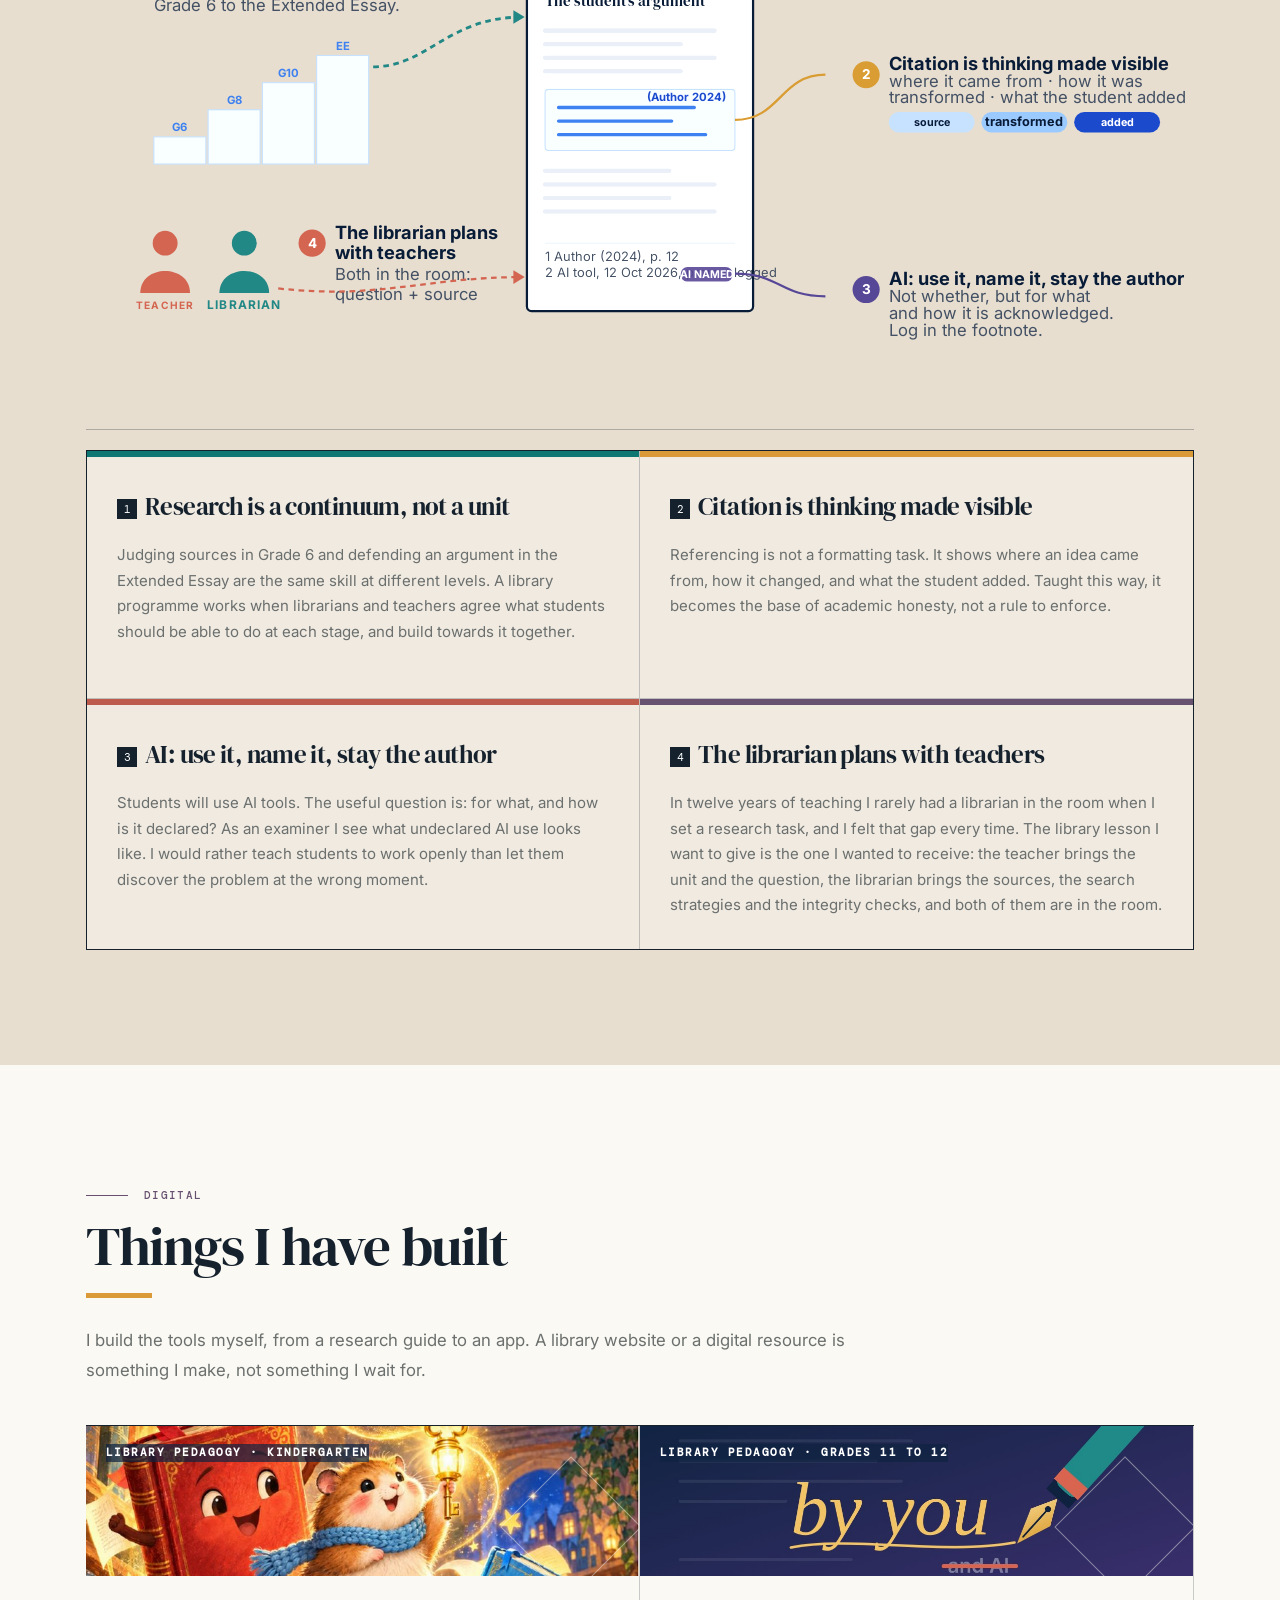
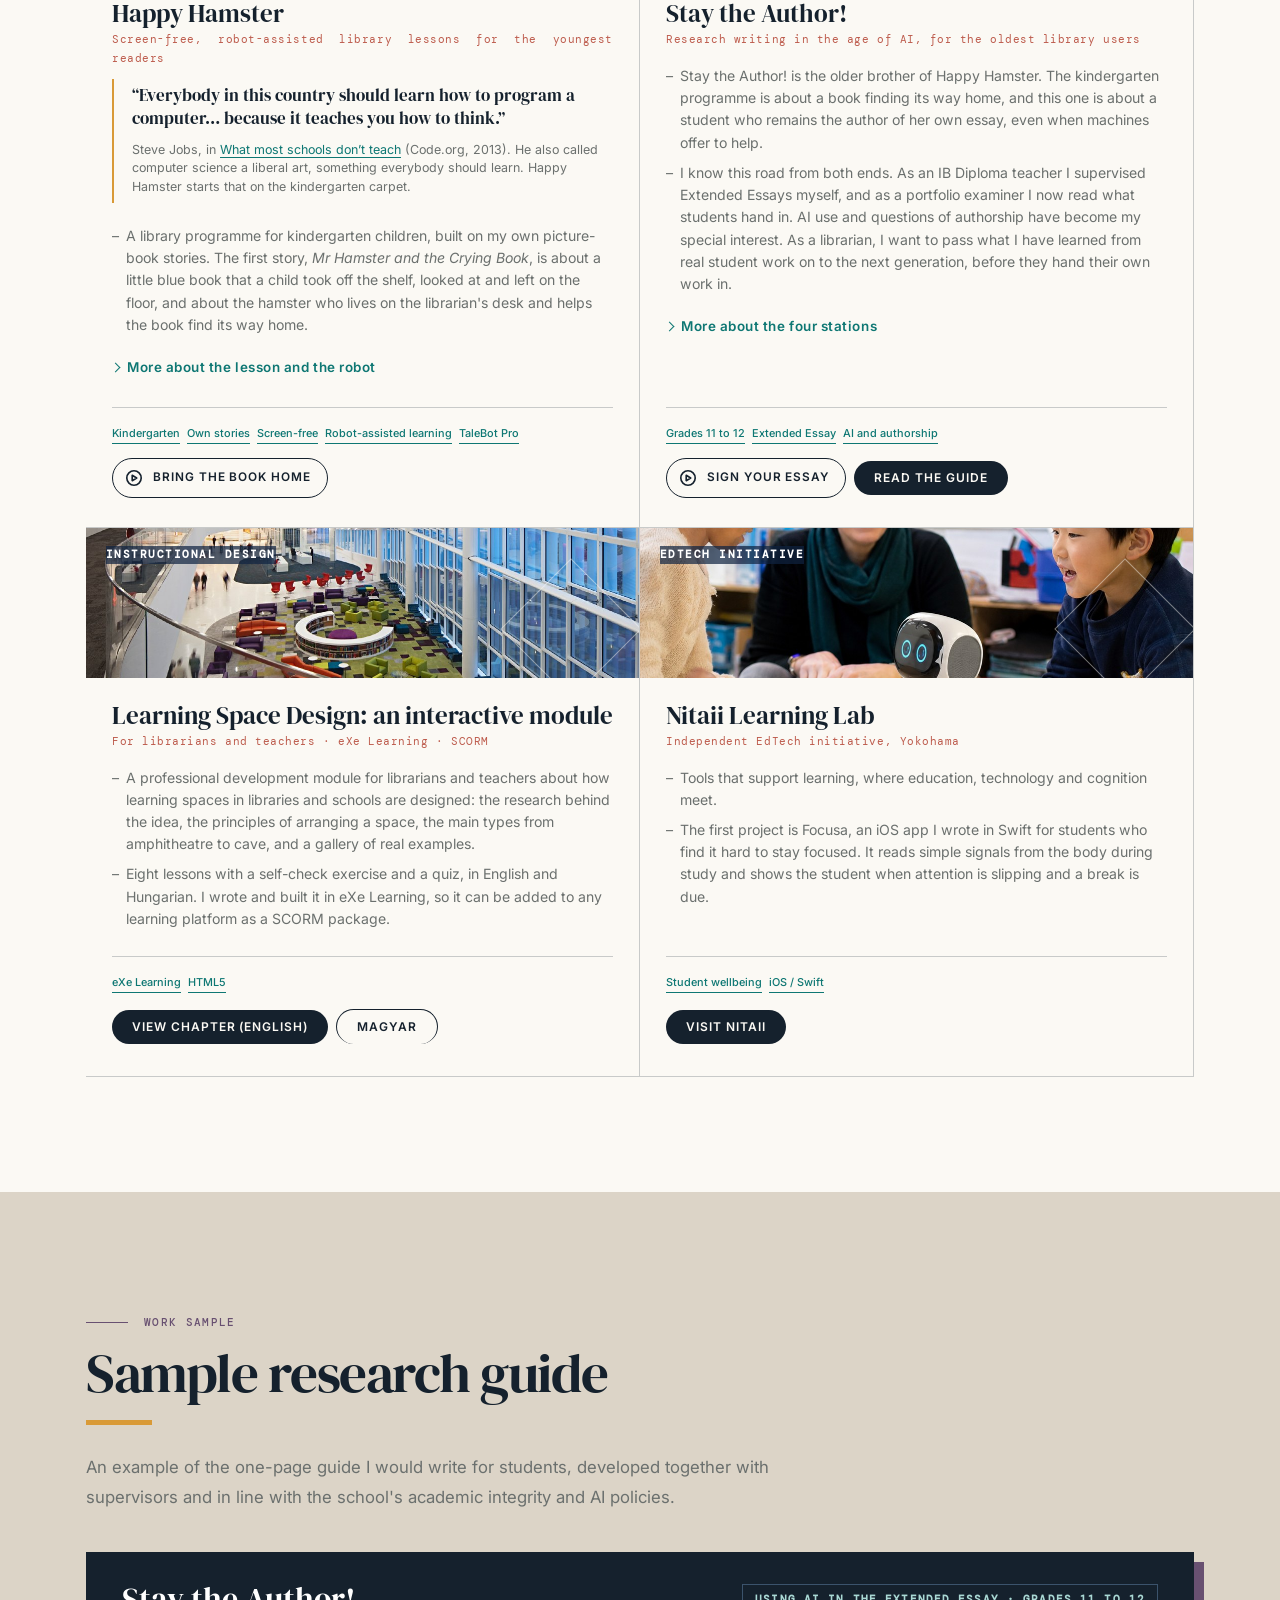
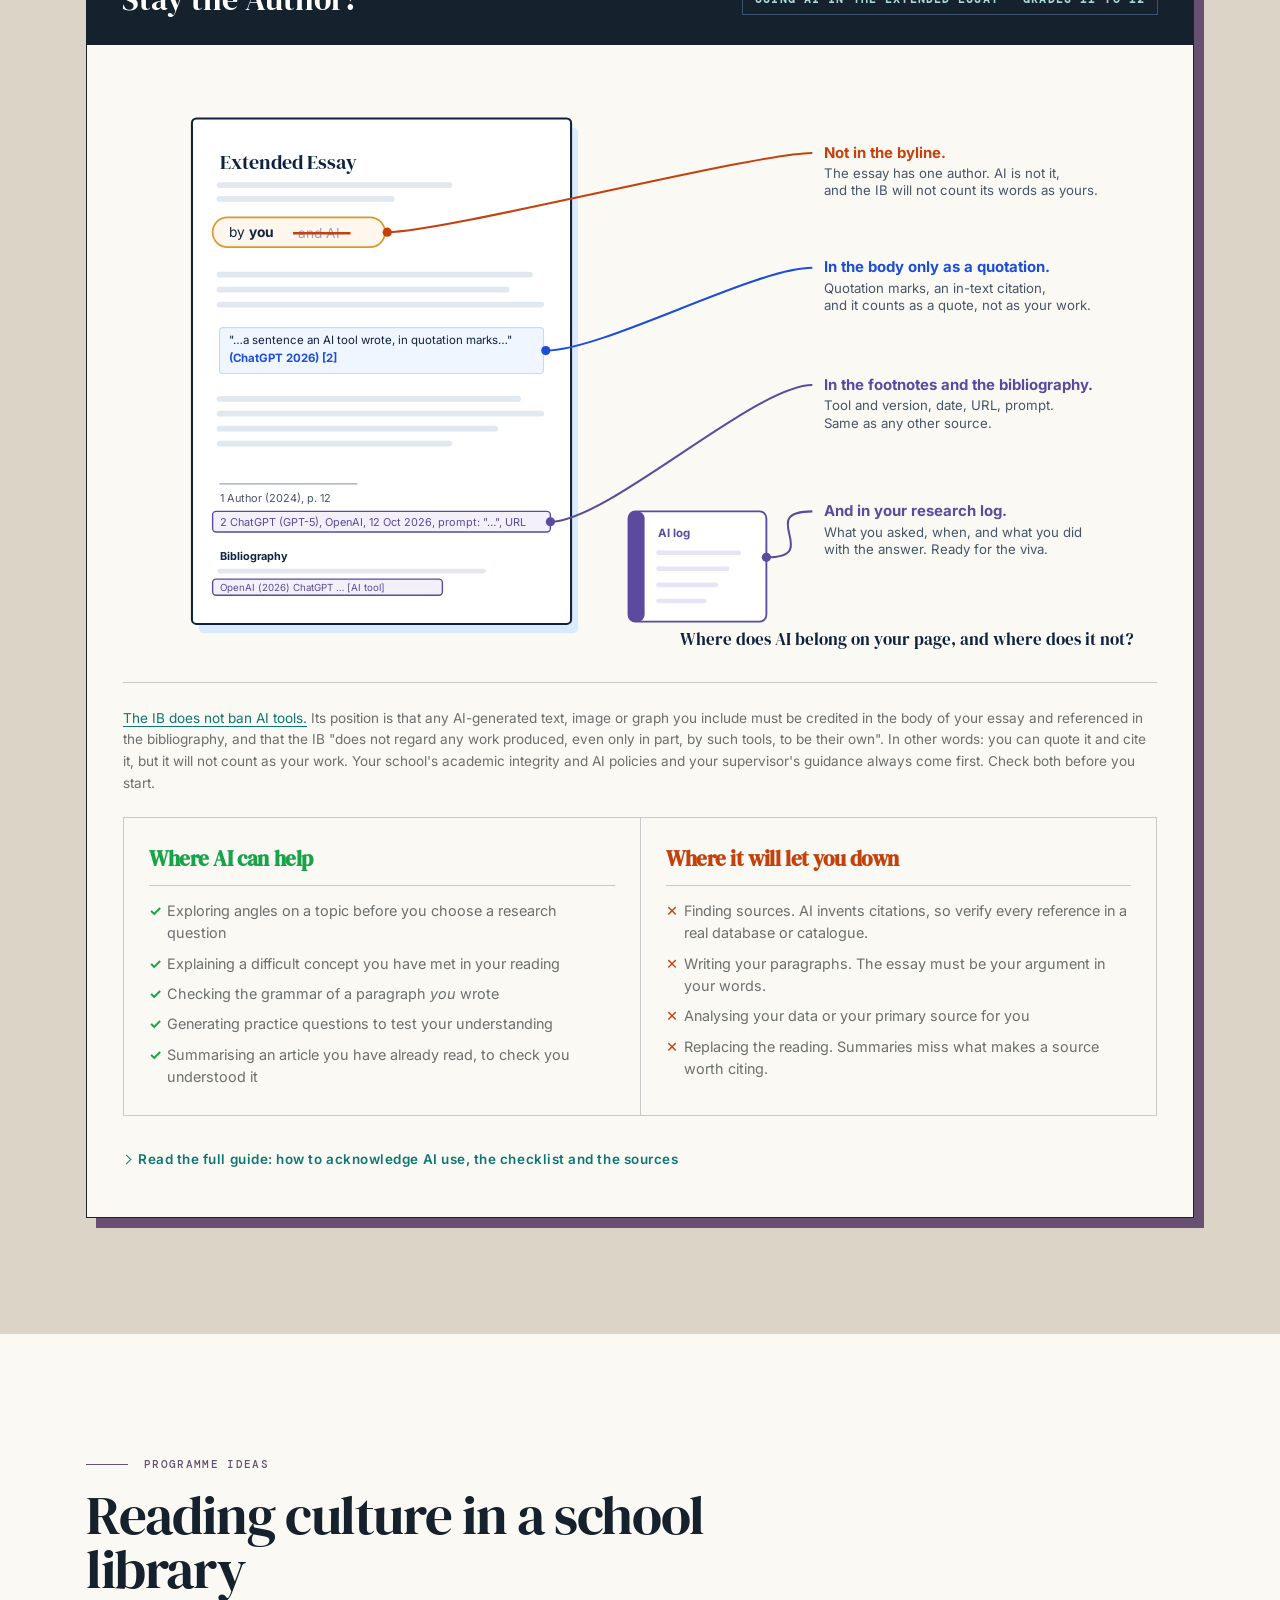
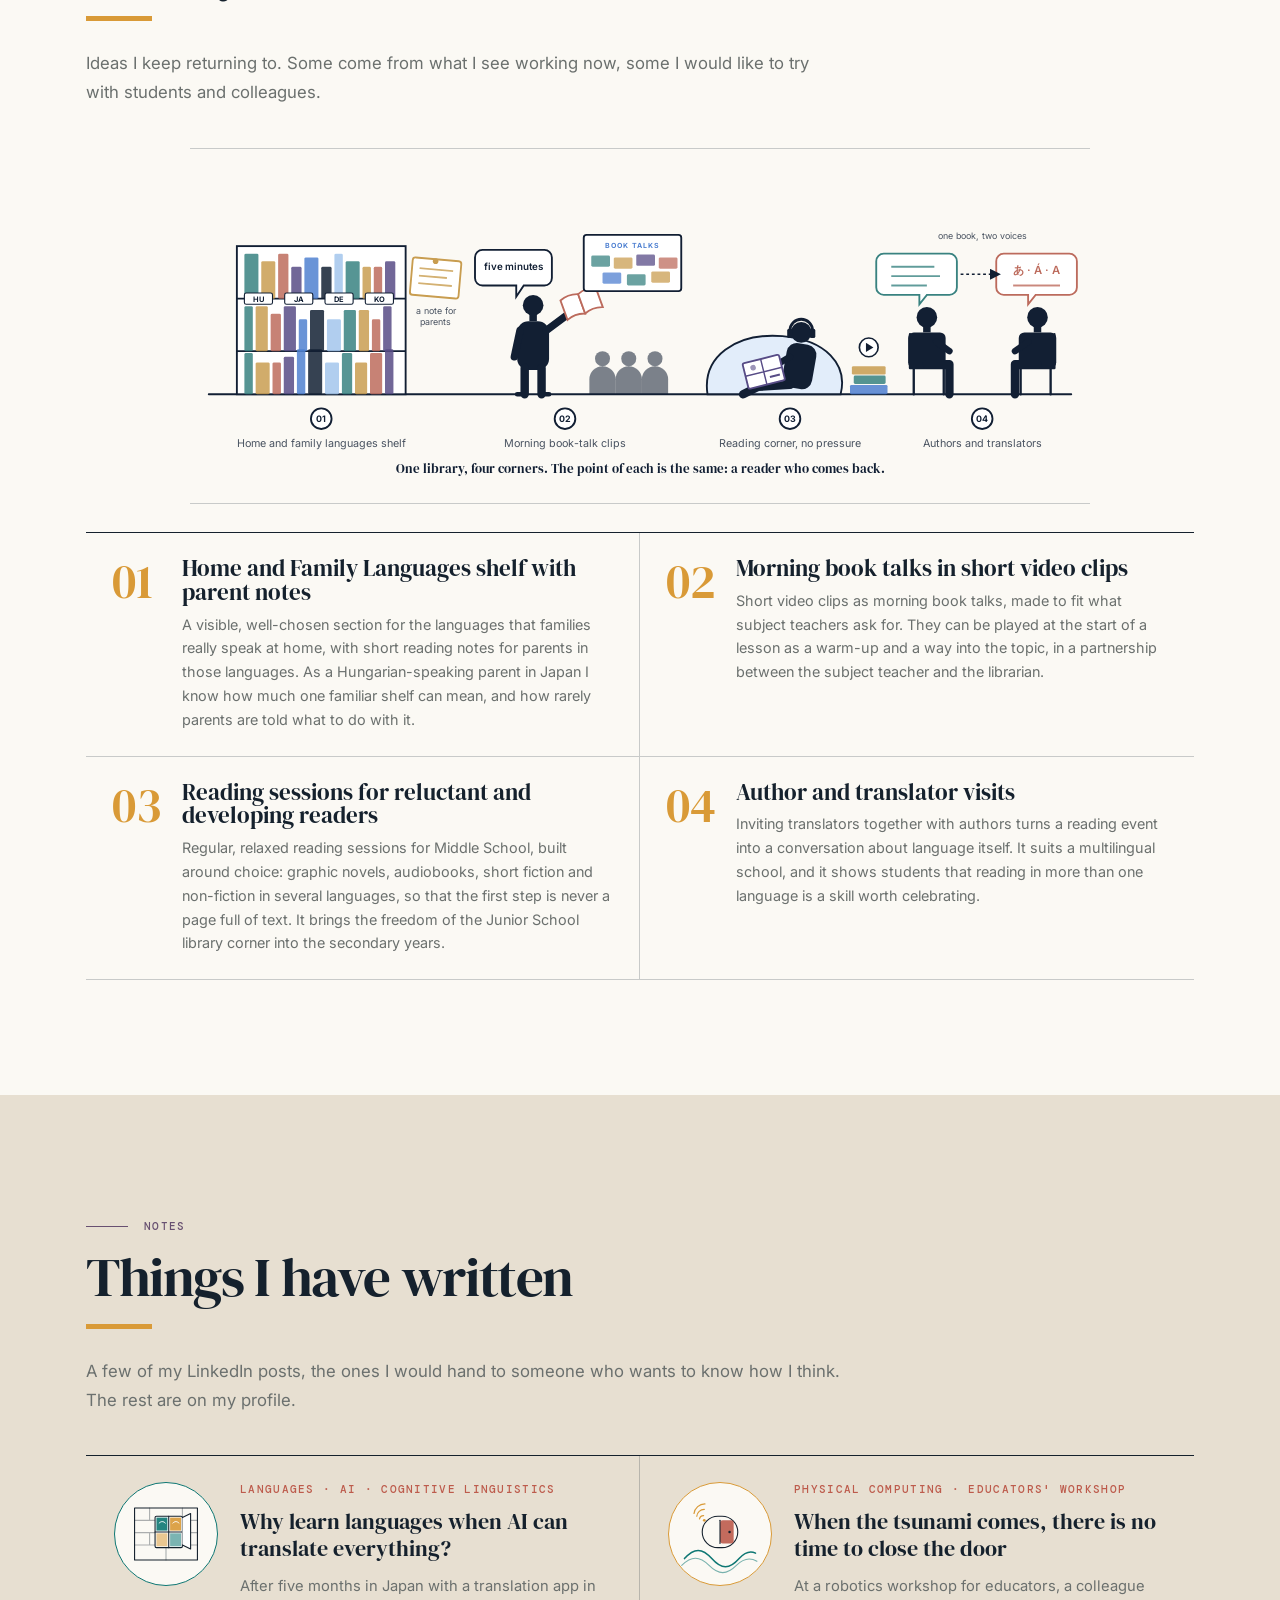
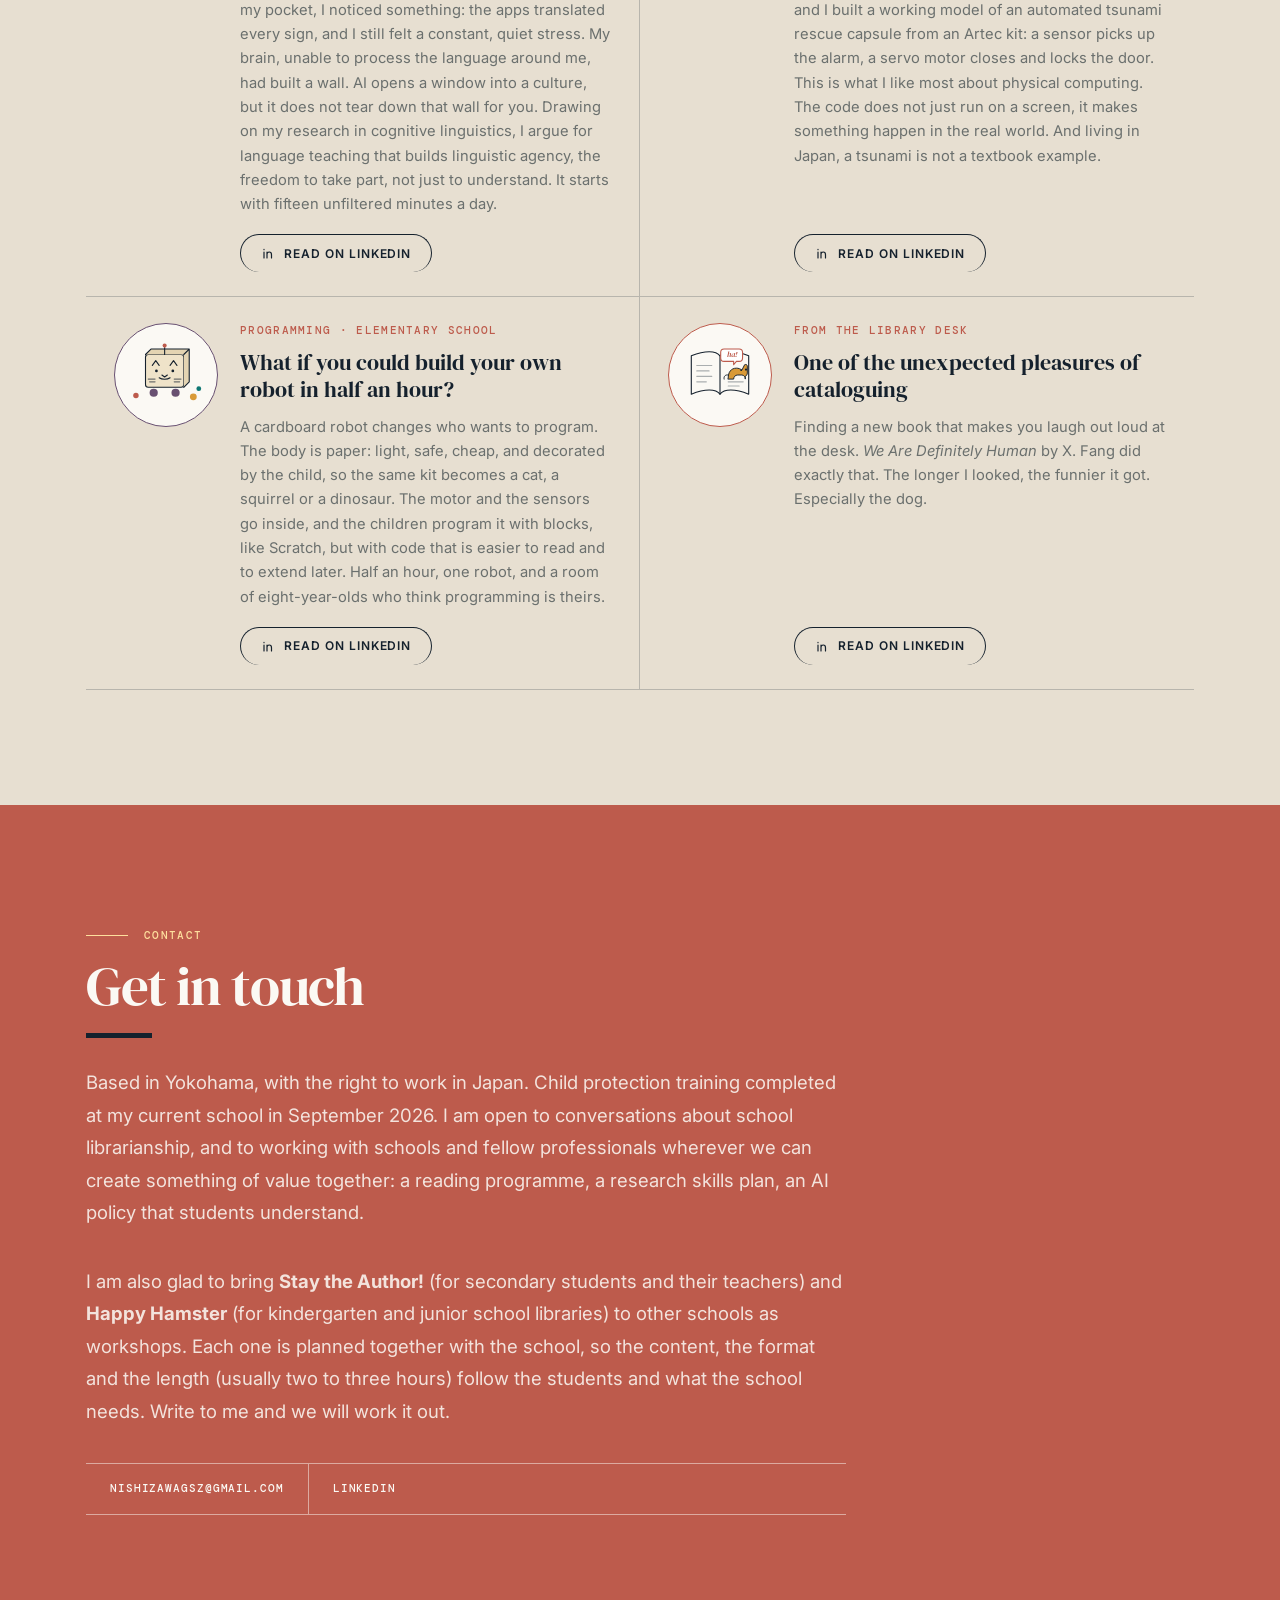
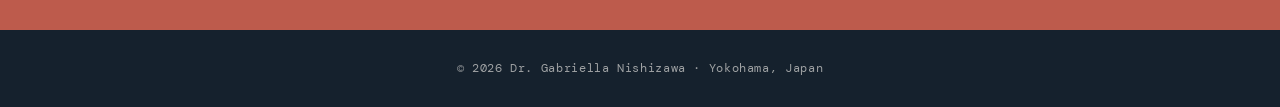
==== commit 575c50bf: "Portrait: curved vignette from the chest down, dark bottom Co-Authored-By: Claude Fable 5.1 <noreply" ====
--- a/index.html
+++ b/index.html
@@ -11,7 +11,7 @@
 <link rel="alternate" hreflang="x-default" href="https://nishizawagsz.github.io/"/>
 <style>.lang-pending #site{visibility:hidden}</style>
 <script type="application/ld+json">
-{"@context":"https://schema.org","@type":"Person","name":"Gabriella Nishizawa","honorificPrefix":"Dr.","alternateName":["Dr. Gabriella Nishizawa","Nishizawa Gabriella"],"url":"https://nishizawagsz.github.io/","image":"https://nishizawagsz.github.io/assets/gabriella-portrait.jpg?v=9","jobTitle":["School librarian","Teacher","Examiner","Developer"],"description":"School librarian and teacher in Yokohama who builds reading, research and ethical AI skills, from kindergarten to the IB Diploma. Cambridge and IB examiner, computer science educator and iOS developer.","knowsAbout":["School libraries","Information literacy","Academic integrity","Responsible AI use in education","Reading promotion","Extended Essay supervision","Cognitive linguistics","Computer science education"],"knowsLanguage":["en","hu","de","ru"],"address":{"@type":"PostalAddress","addressLocality":"Yokohama","addressCountry":"JP"},"email":"mailto:nishizawagsz@gmail.com","sameAs":["https://linkedin.com/in/gabriella-nishizawa","https://nitaii.eu/","https://github.com/nishizawagsz"]}
+{"@context":"https://schema.org","@type":"Person","name":"Gabriella Nishizawa","honorificPrefix":"Dr.","alternateName":["Dr. Gabriella Nishizawa","Nishizawa Gabriella"],"url":"https://nishizawagsz.github.io/","image":"https://nishizawagsz.github.io/assets/gabriella-portrait.jpg?v=10","jobTitle":["School librarian","Teacher","Examiner","Developer"],"description":"School librarian and teacher in Yokohama who builds reading, research and ethical AI skills, from kindergarten to the IB Diploma. Cambridge and IB examiner, computer science educator and iOS developer.","knowsAbout":["School libraries","Information literacy","Academic integrity","Responsible AI use in education","Reading promotion","Extended Essay supervision","Cognitive linguistics","Computer science education"],"knowsLanguage":["en","hu","de","ru"],"address":{"@type":"PostalAddress","addressLocality":"Yokohama","addressCountry":"JP"},"email":"mailto:nishizawagsz@gmail.com","sameAs":["https://linkedin.com/in/gabriella-nishizawa","https://nitaii.eu/","https://github.com/nishizawagsz"]}
 </script>
 <meta property="og:type" content="website"/>
 <meta property="og:title" content="Dr. Gabriella Nishizawa · Libraries, Information and Learning"/>
@@ -485,7 +485,7 @@
 <header class="hero" id="main-content" tabindex="-1"><div aria-hidden="true" class="hero-colourfield"><span class="field-shape field-teal"></span><span class="field-shape field-ochre"></span><span class="field-shape field-coral"></span><span class="field-shape field-violet"></span></div>
 <div class="hero-inner">
 <div class="hero-photo">
-<div class="hero-photo-blob"><img alt="Dr. Gabriella Nishizawa" decoding="async" fetchpriority="high" loading="eager" src="assets/gabriella-portrait.jpg?v=9"/></div>
+<div class="hero-photo-blob"><img alt="Dr. Gabriella Nishizawa" decoding="async" fetchpriority="high" loading="eager" src="assets/gabriella-portrait.jpg?v=10"/></div>
 <button aria-controls="primary-menu" aria-expanded="false" aria-label="Get to know Dr. Gabriella Nishizawa: open site navigation" class="know-me-trigger" type="button"><span class="know-me-kicker">Start here</span><span class="know-me-label">Get to know me</span><span aria-hidden="true" class="know-me-arrow">↗</span></button></div>
 <div>
 <h1 class="hero-name">Dr. Gabriella Nishizawa</h1>
@@ -1404,7 +1404,7 @@
 <header class="hero" id="main-content" tabindex="-1"><div aria-hidden="true" class="hero-colourfield"><span class="field-shape field-teal"></span><span class="field-shape field-ochre"></span><span class="field-shape field-coral"></span><span class="field-shape field-violet"></span></div>
 <div class="hero-inner">
 <div class="hero-photo">
-<div class="hero-photo-blob"><img alt="Dr. Gabriella Nishizawa" decoding="async" fetchpriority="high" loading="eager" src="assets/gabriella-portrait.jpg?v=9"/></div>
+<div class="hero-photo-blob"><img alt="Dr. Gabriella Nishizawa" decoding="async" fetchpriority="high" loading="eager" src="assets/gabriella-portrait.jpg?v=10"/></div>
 <button aria-controls="primary-menu" aria-expanded="false" aria-label="Ismerd meg Dr. Nishizawa Gabriellát: navigáció megnyitása" class="know-me-trigger" type="button"><span class="know-me-kicker">Kezdd itt</span><span class="know-me-label">Ismerj meg</span><span aria-hidden="true" class="know-me-arrow">↗</span></button></div>
 <div>
 <h1 class="hero-name">Dr. Gabriella Nishizawa</h1>
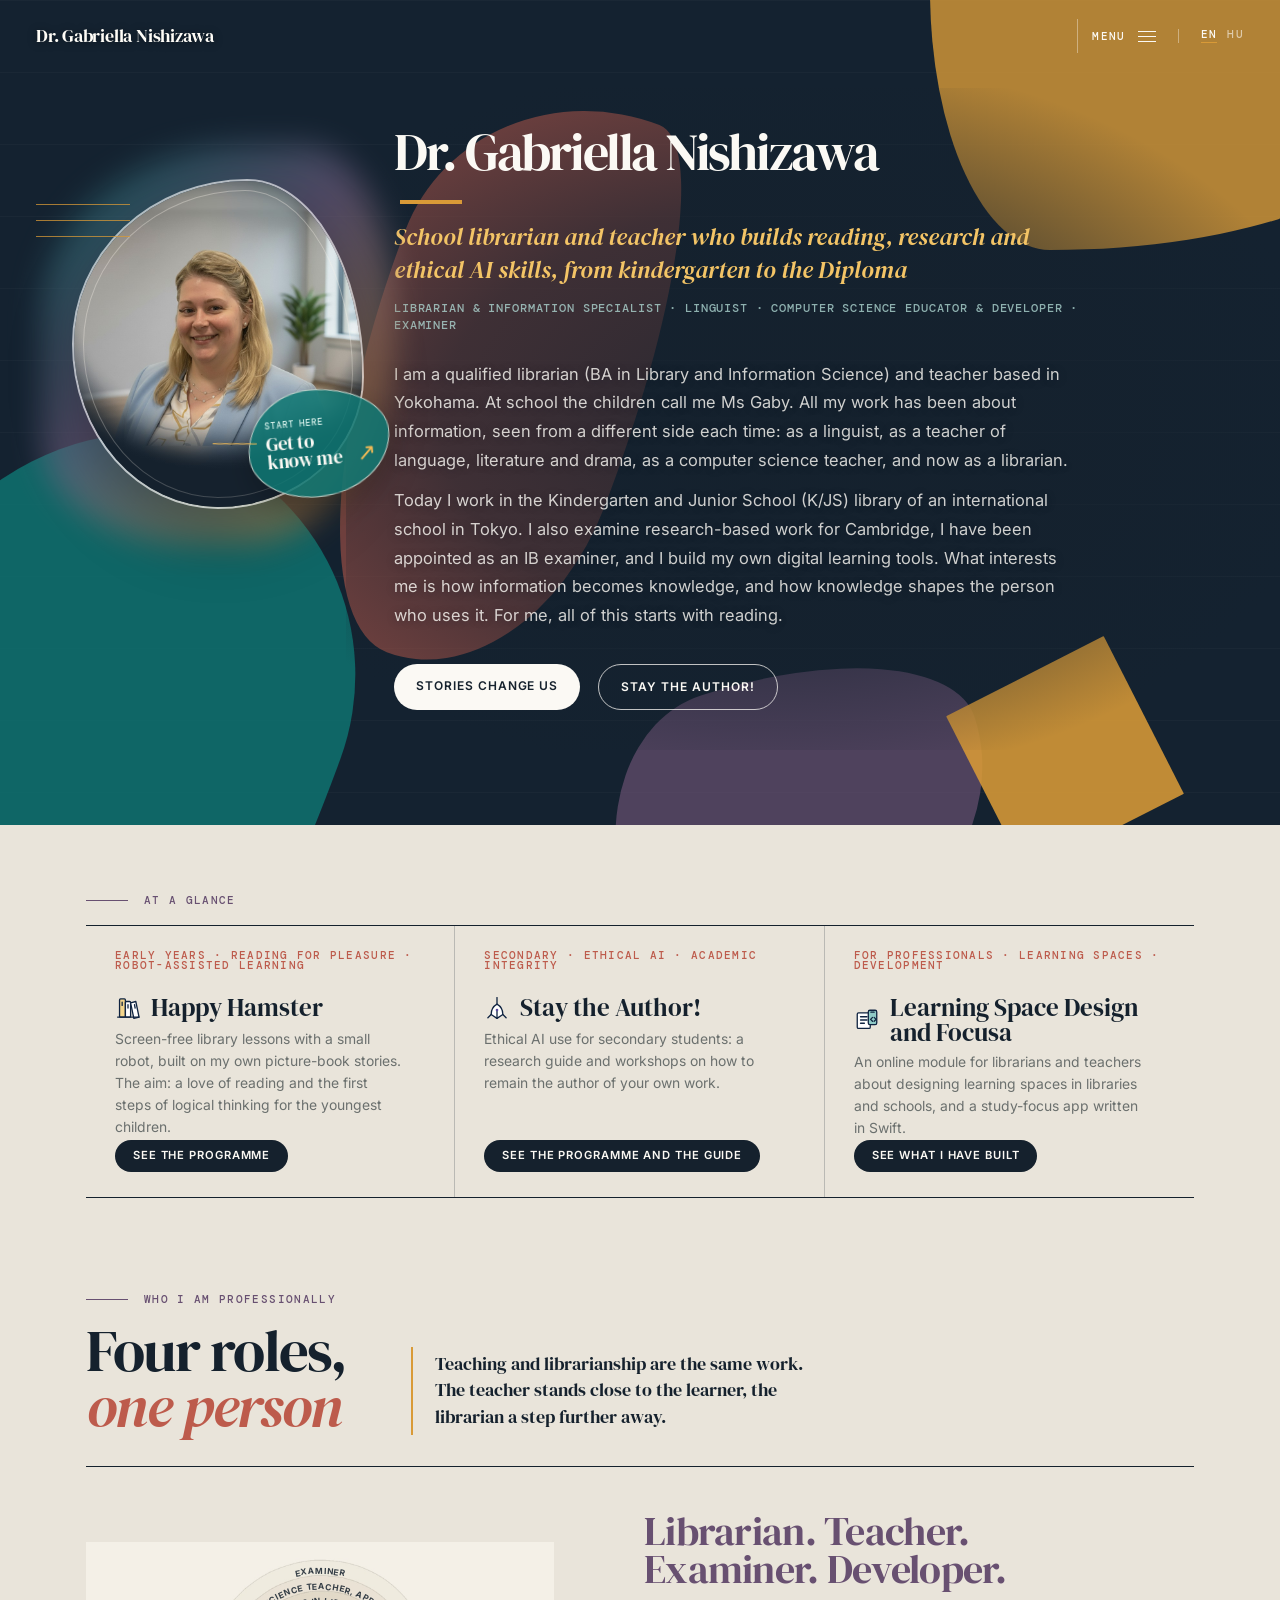
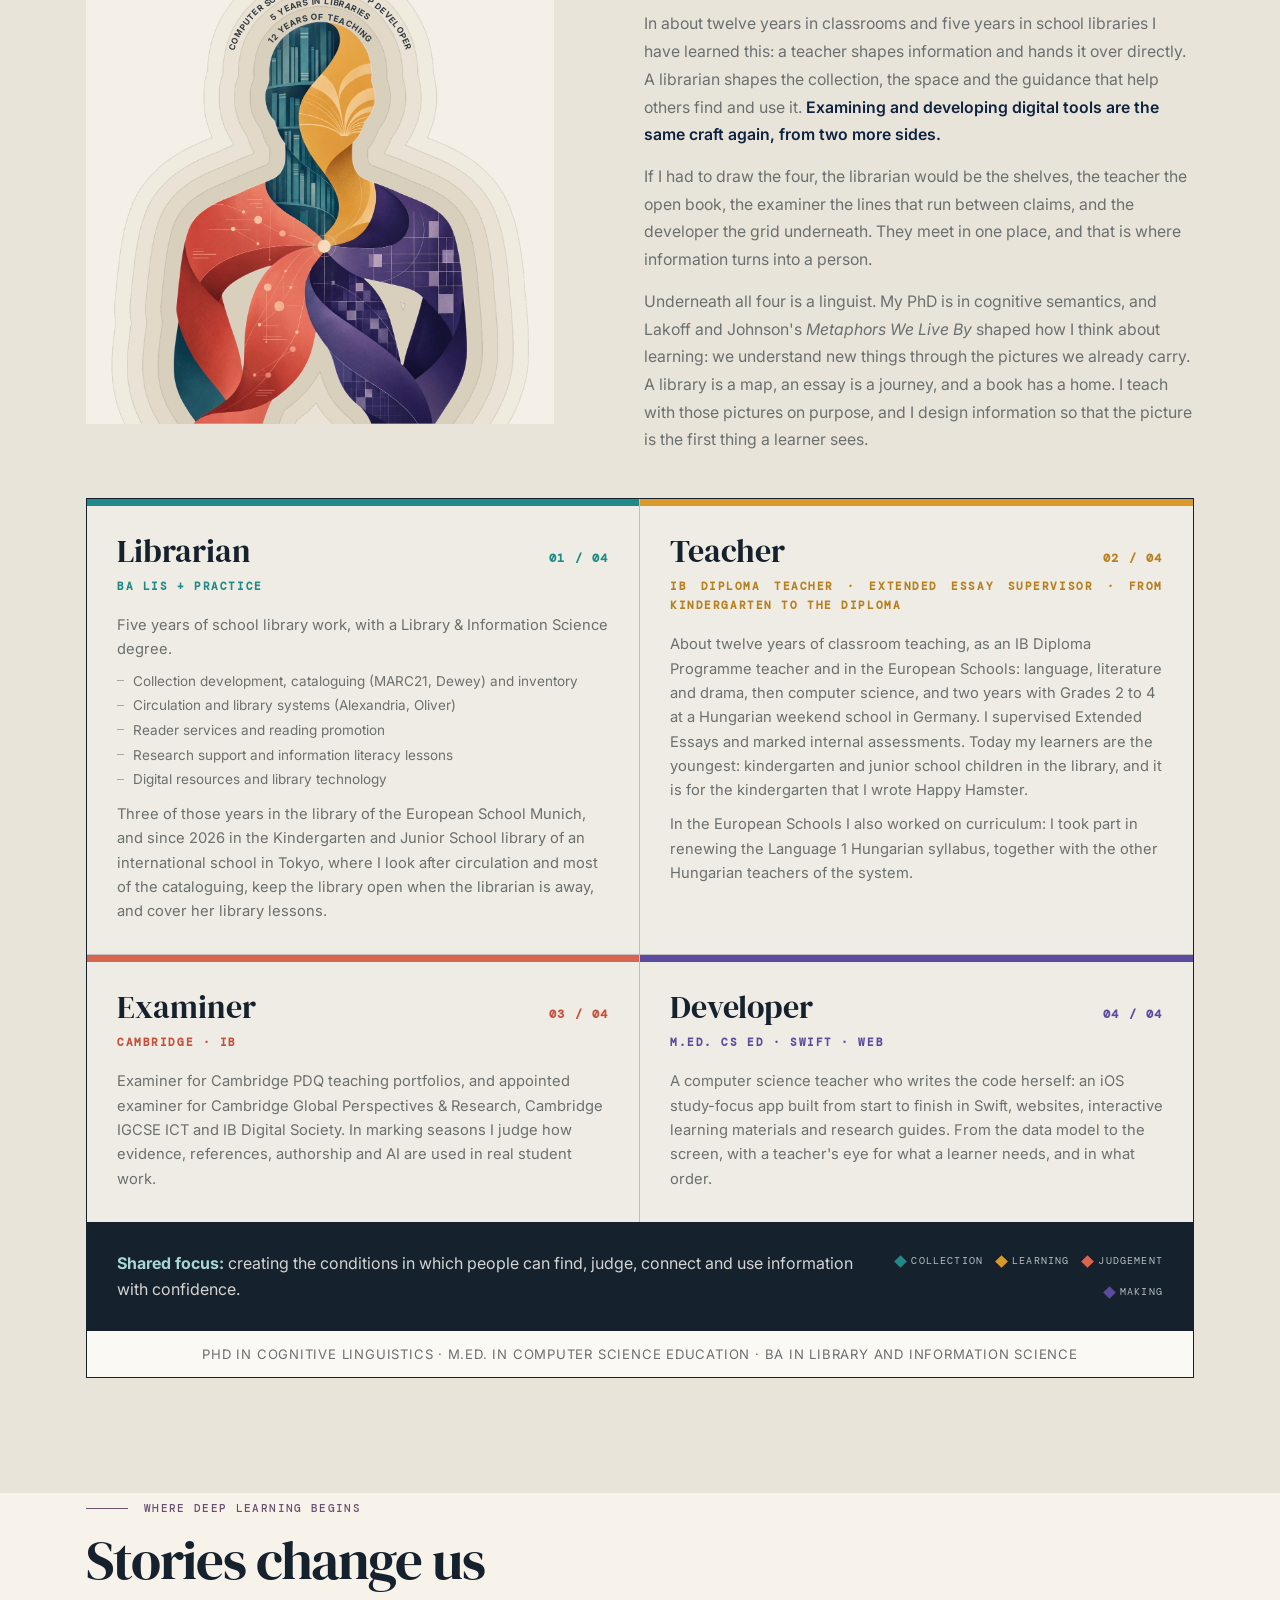
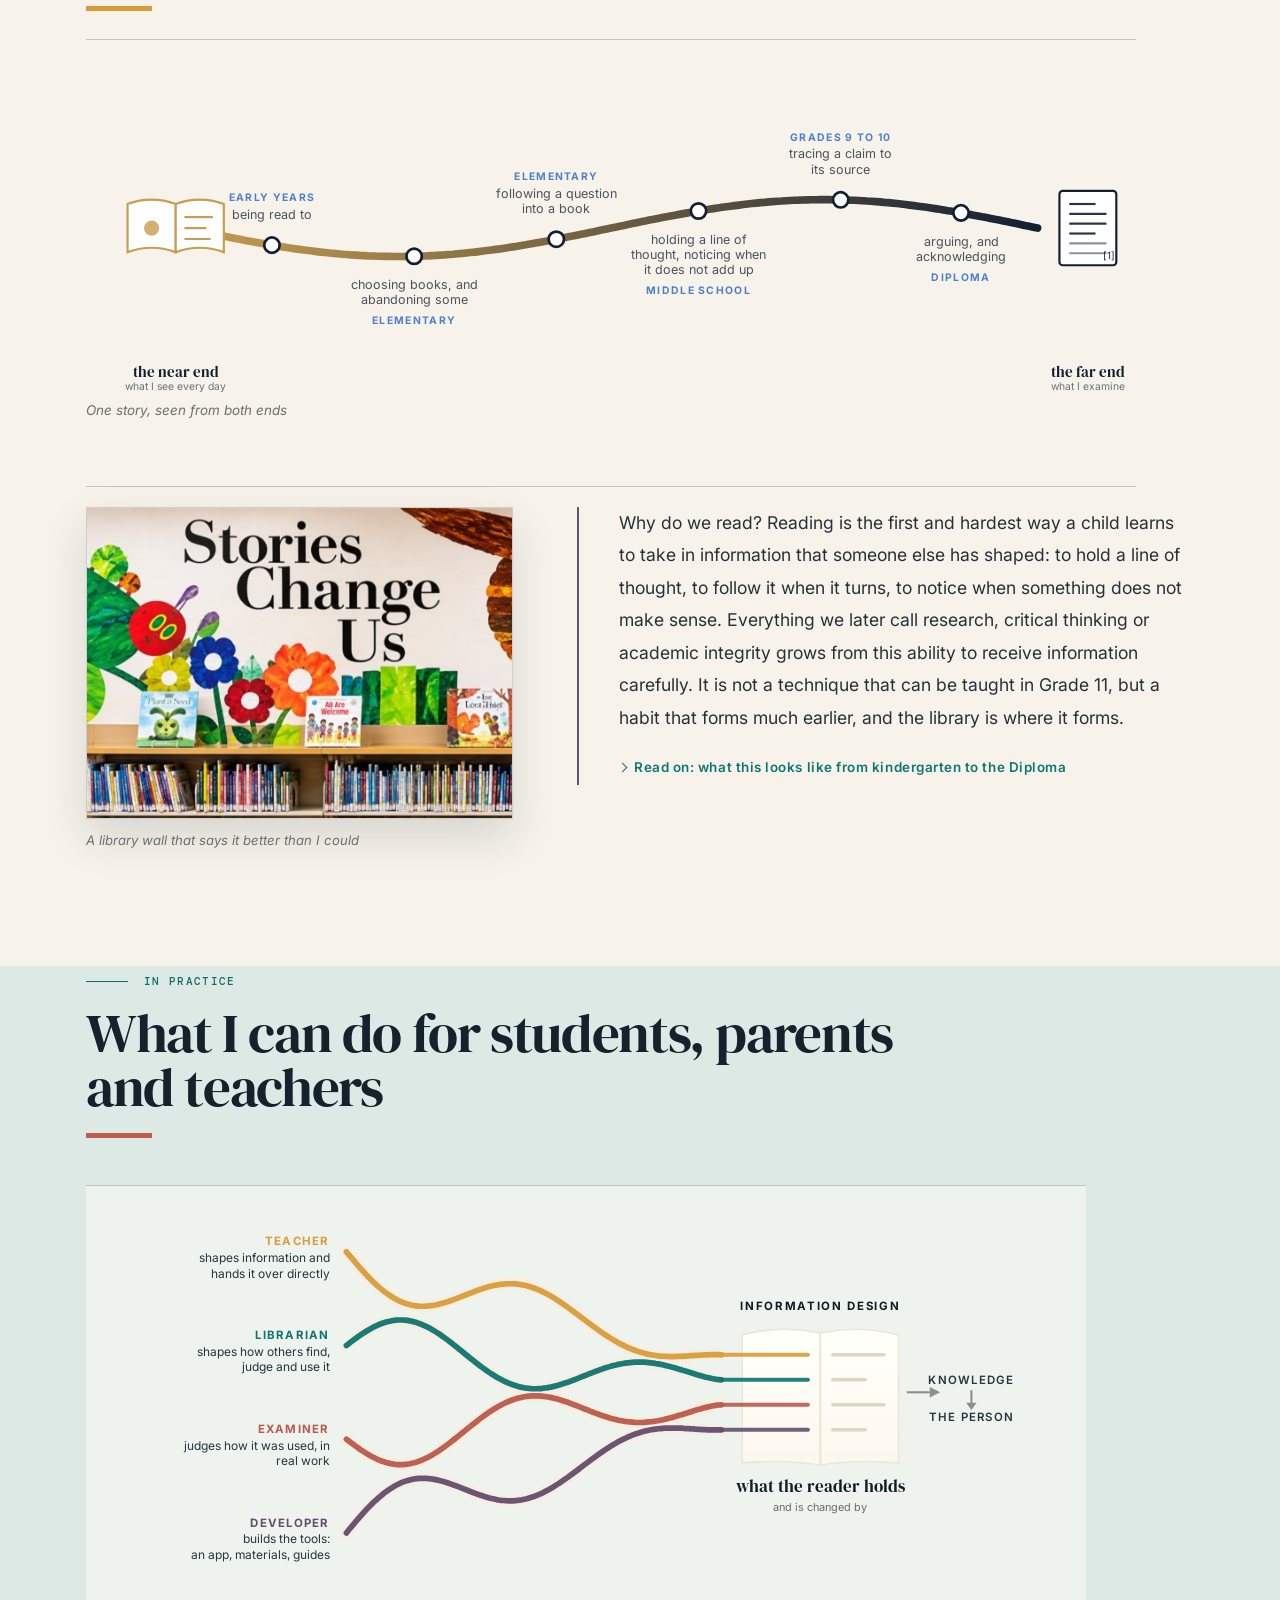
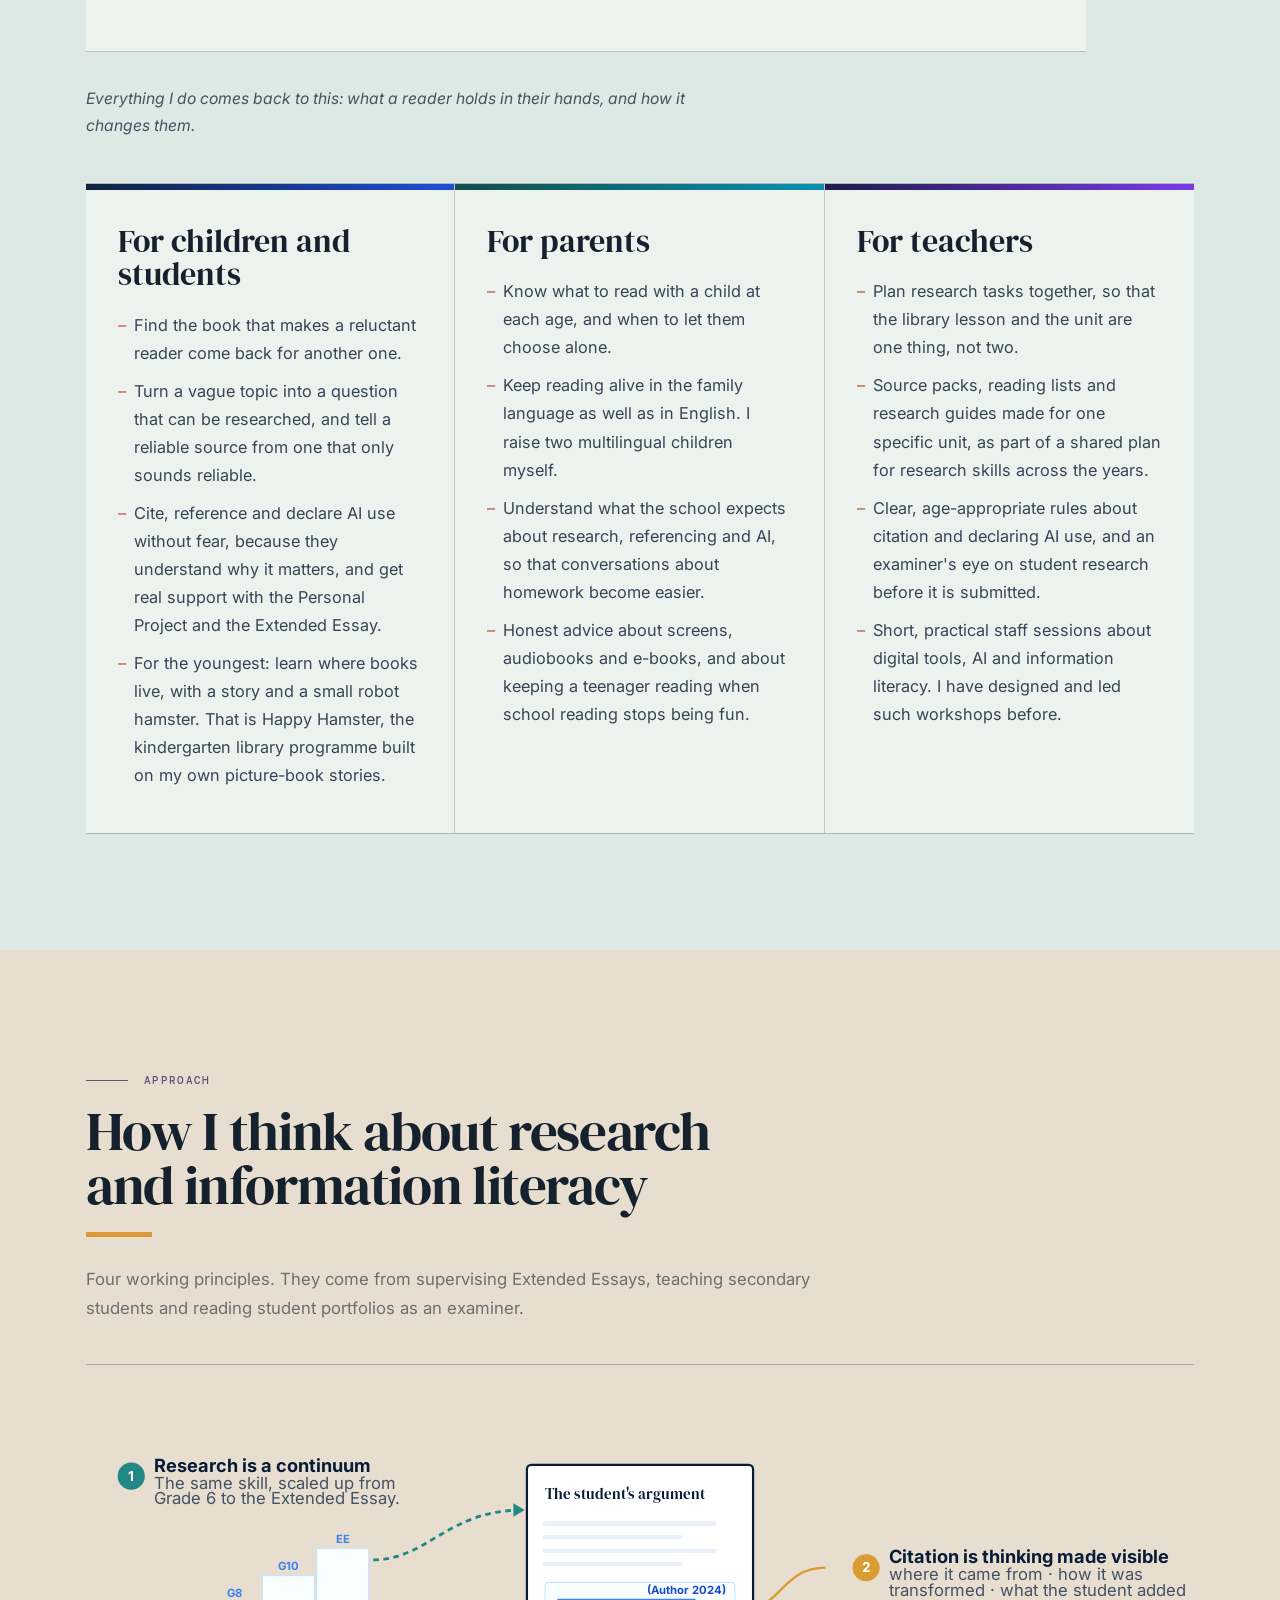
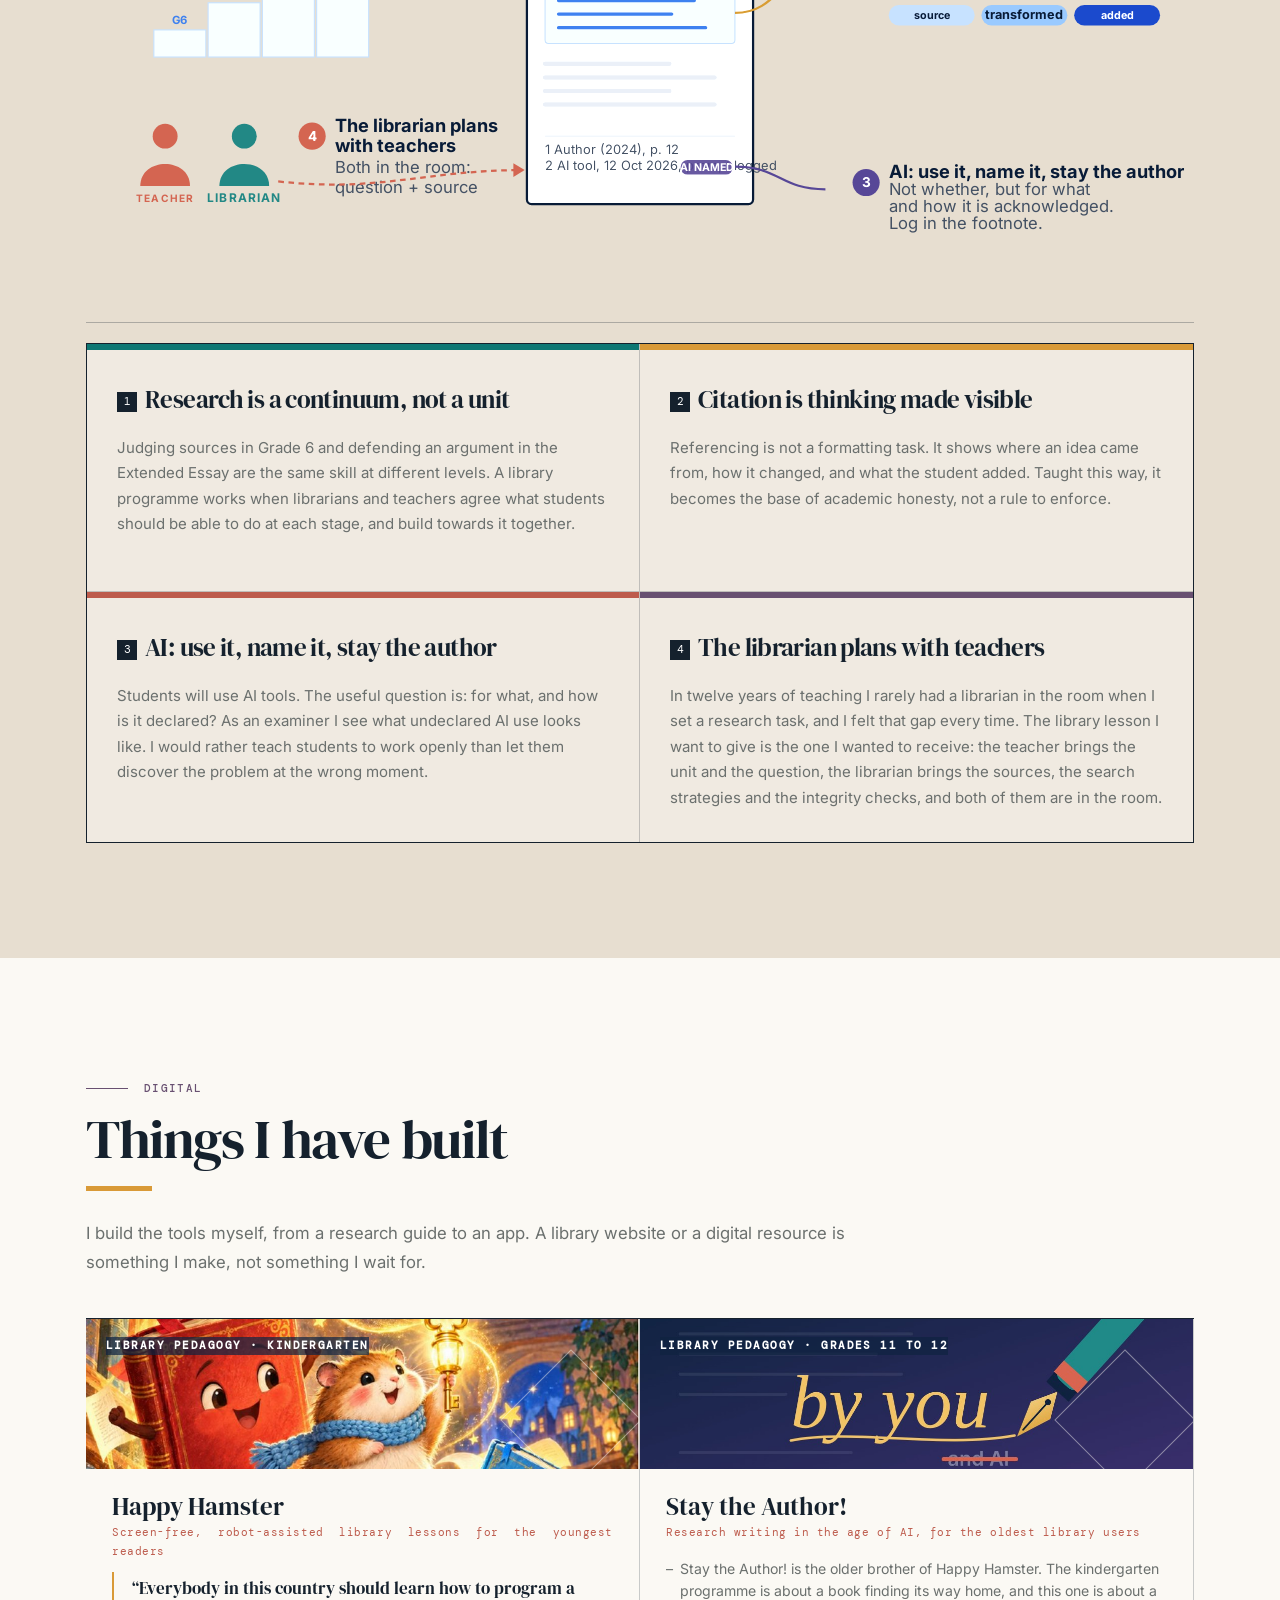
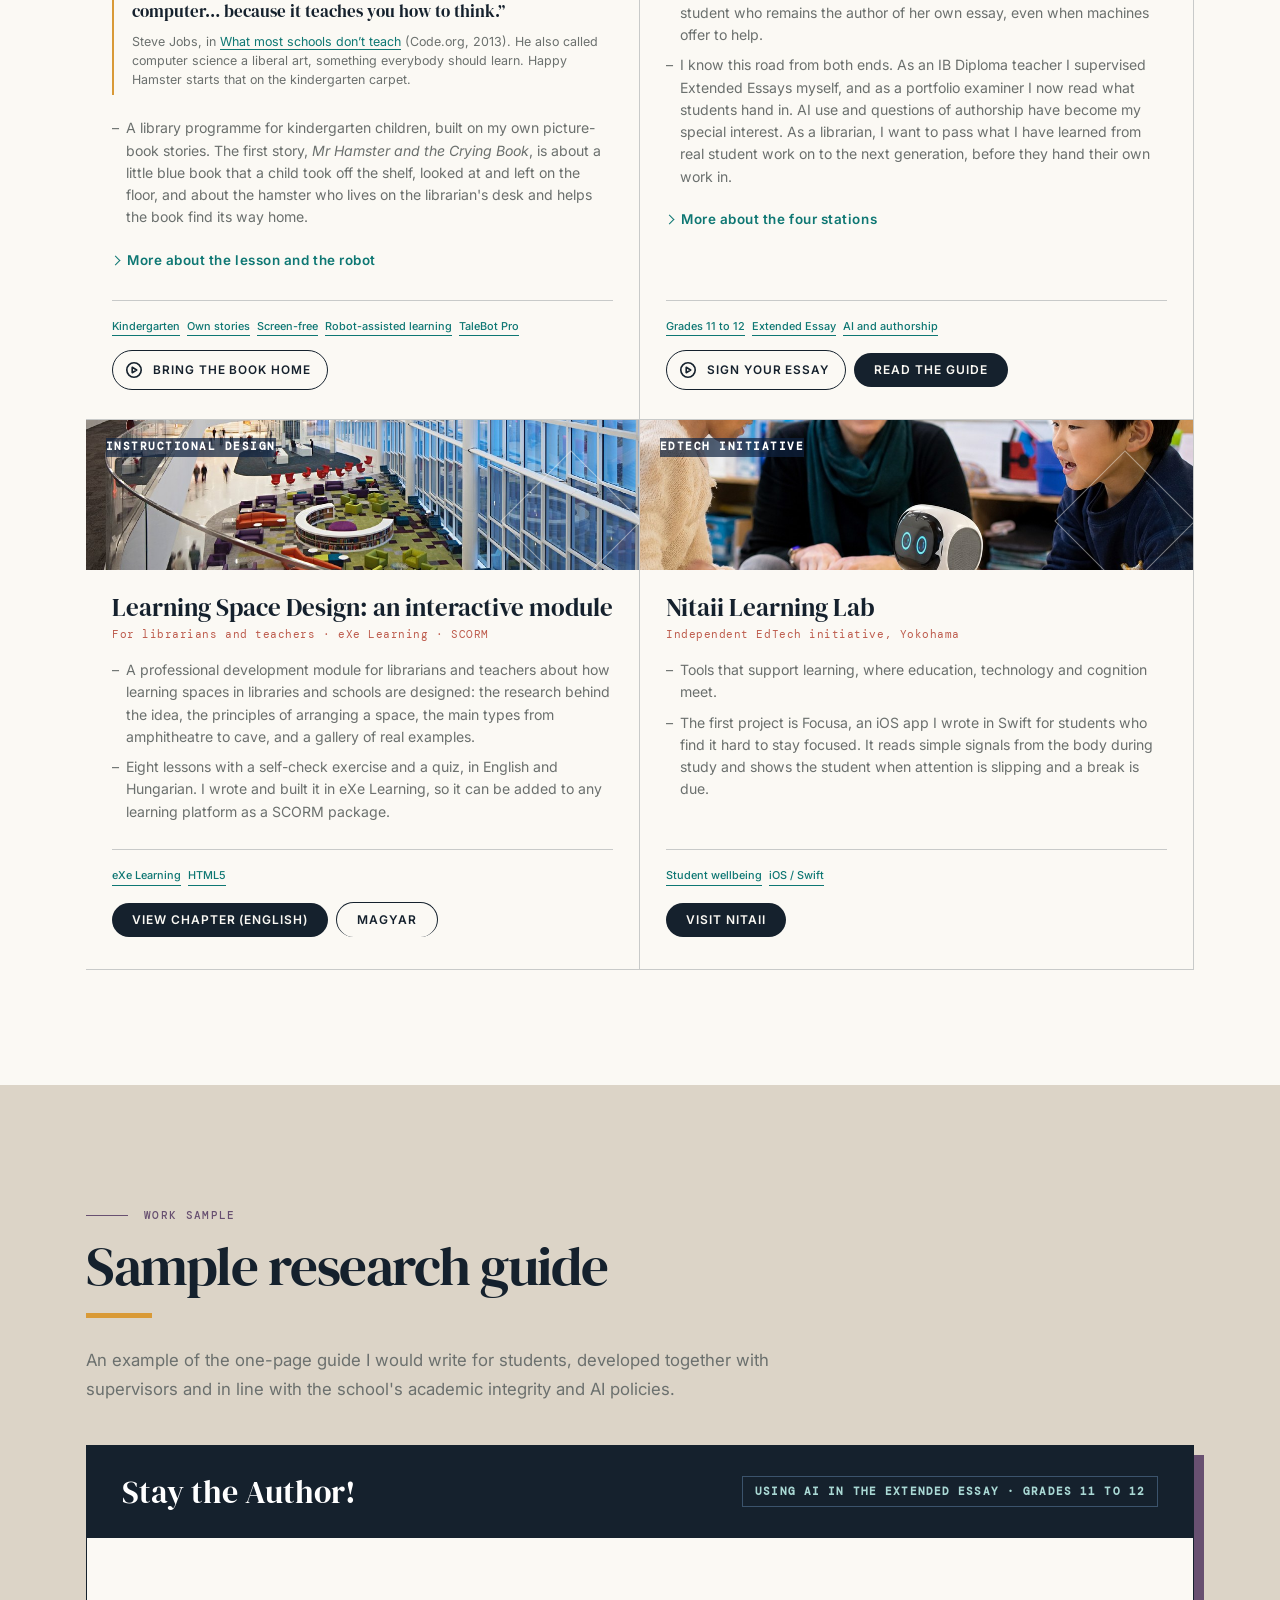
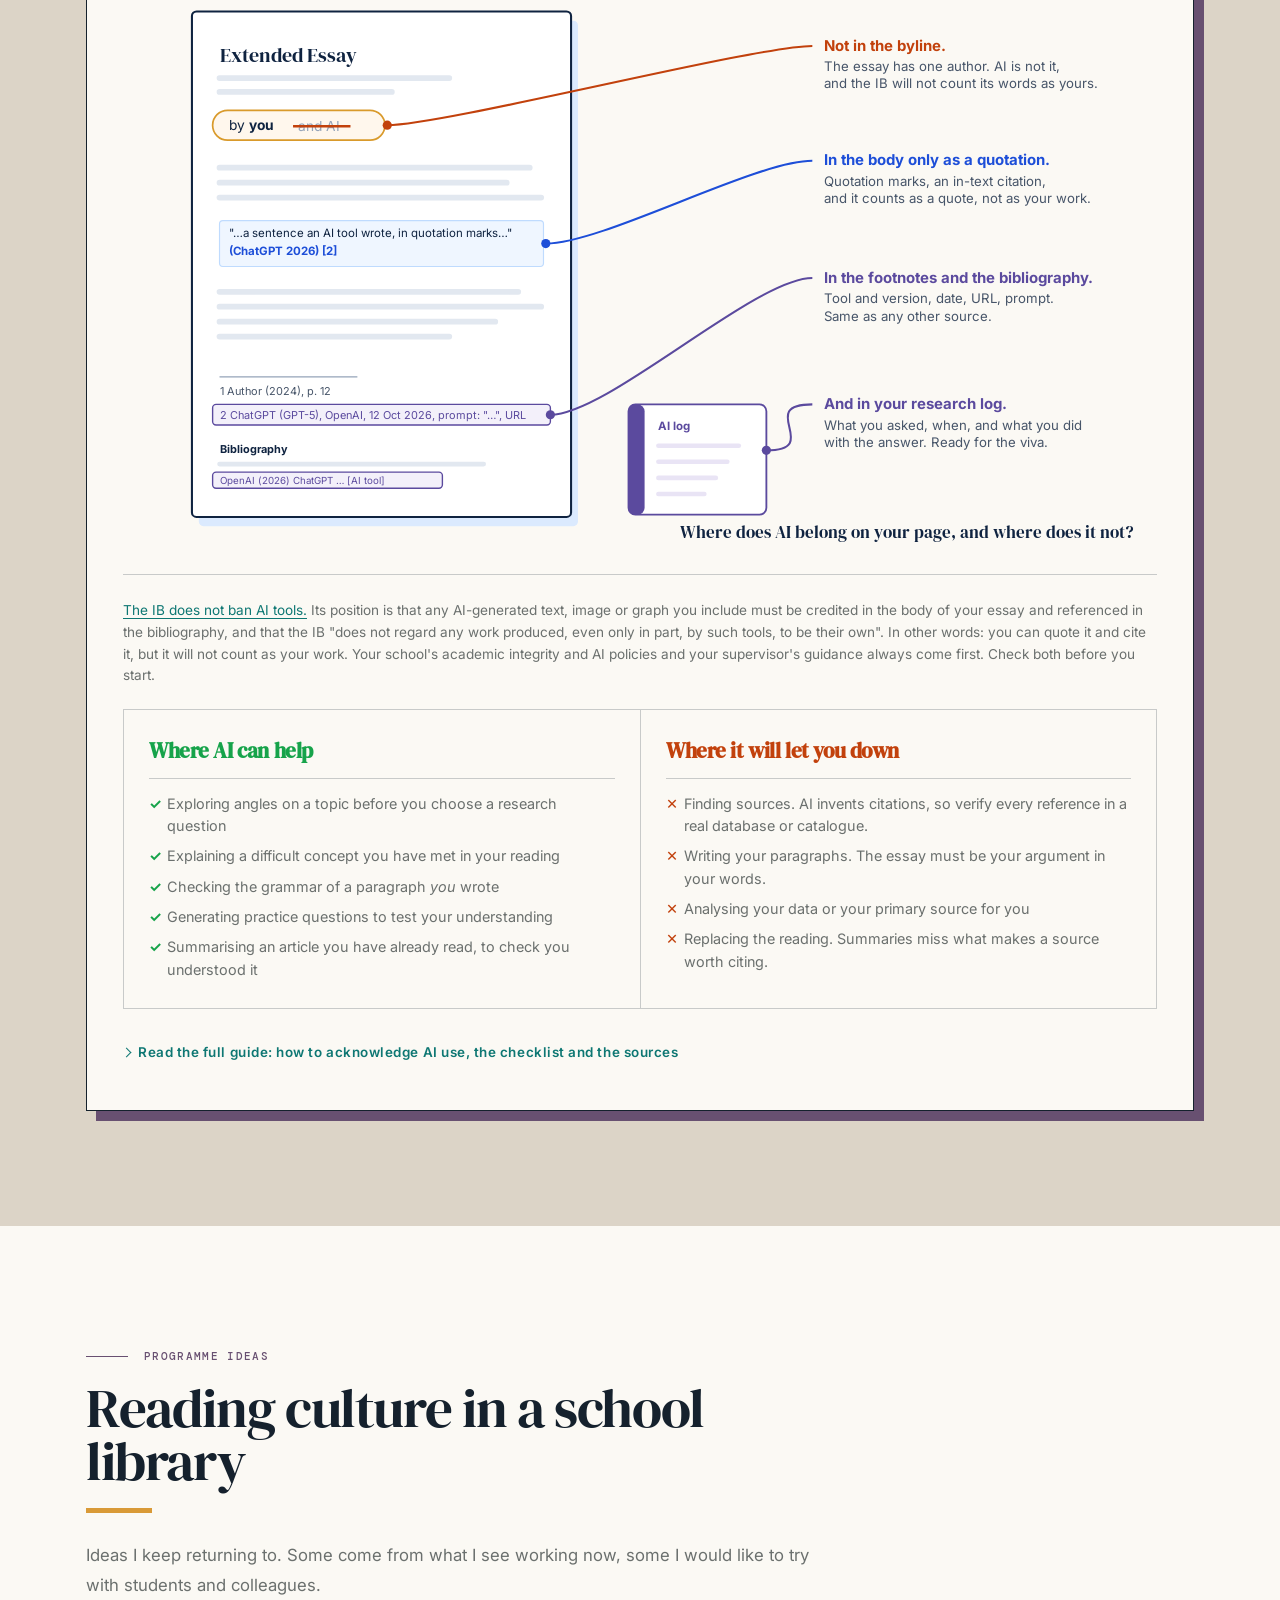
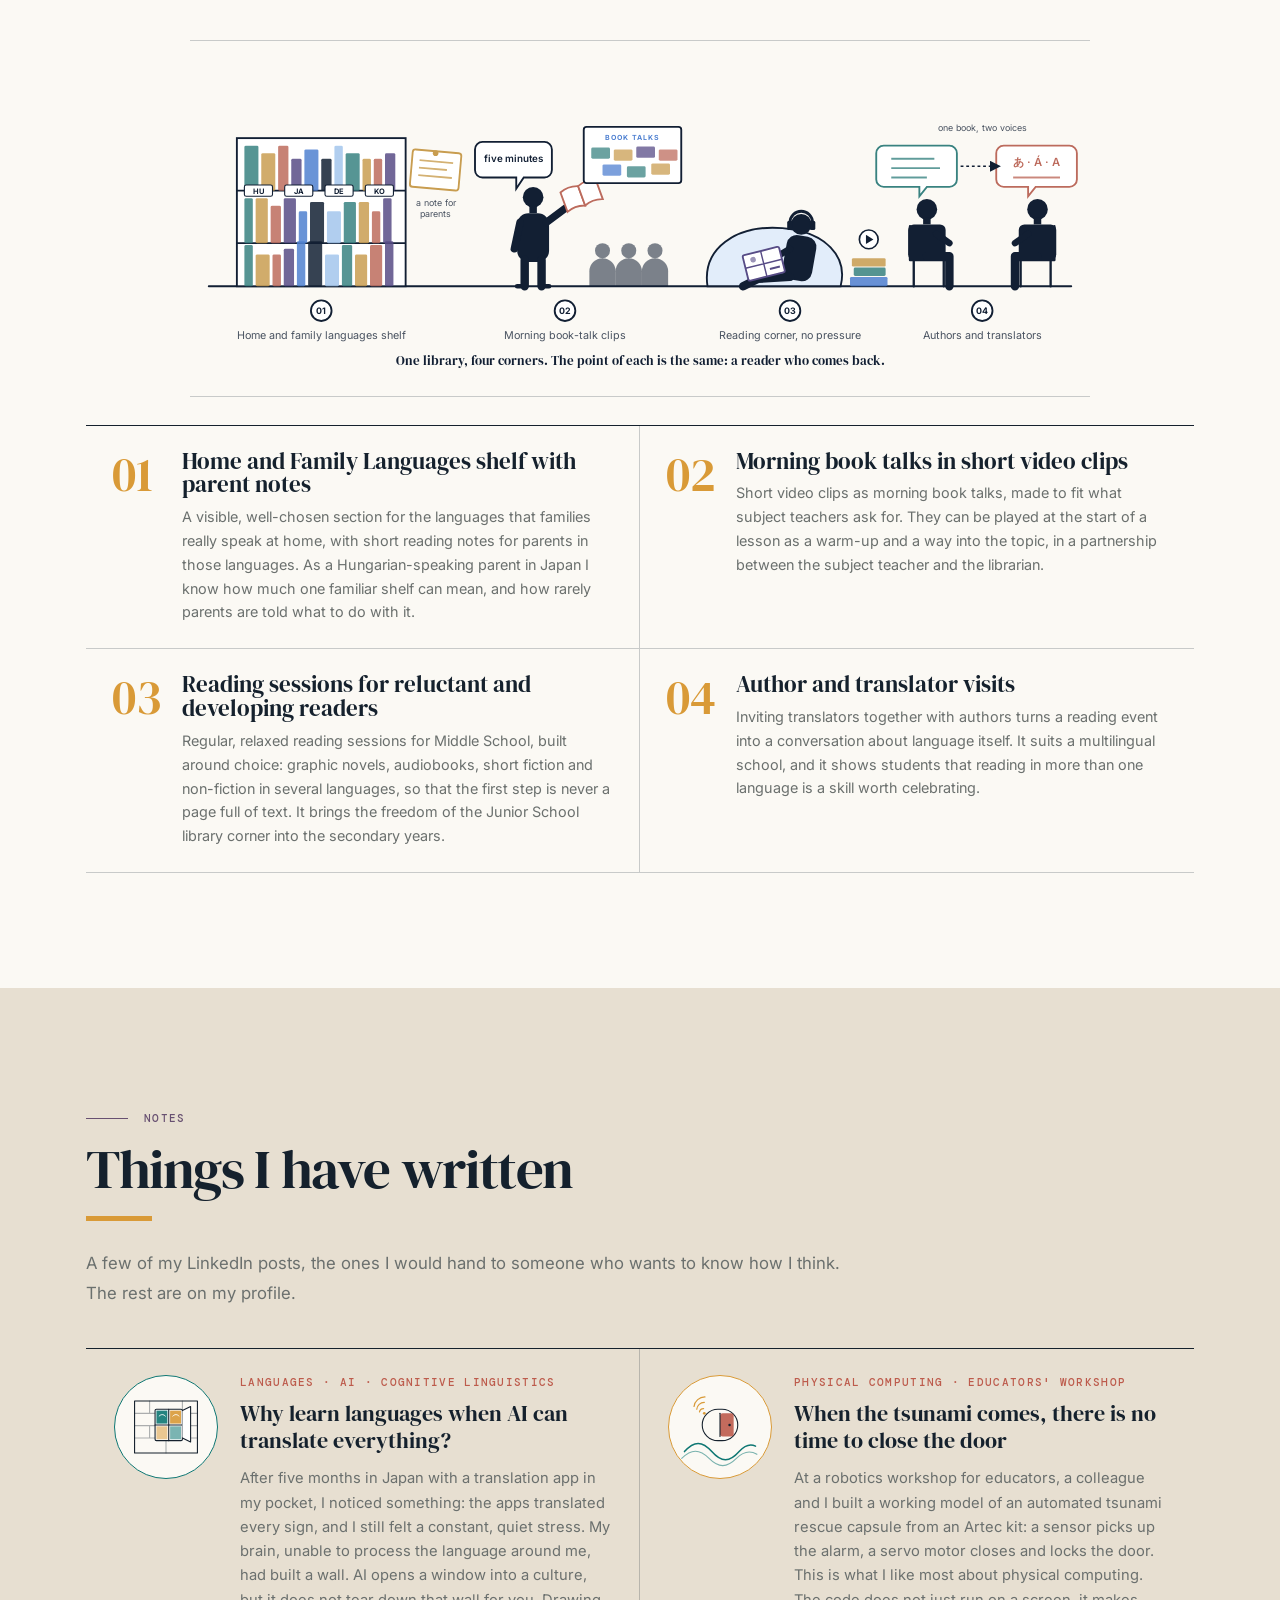
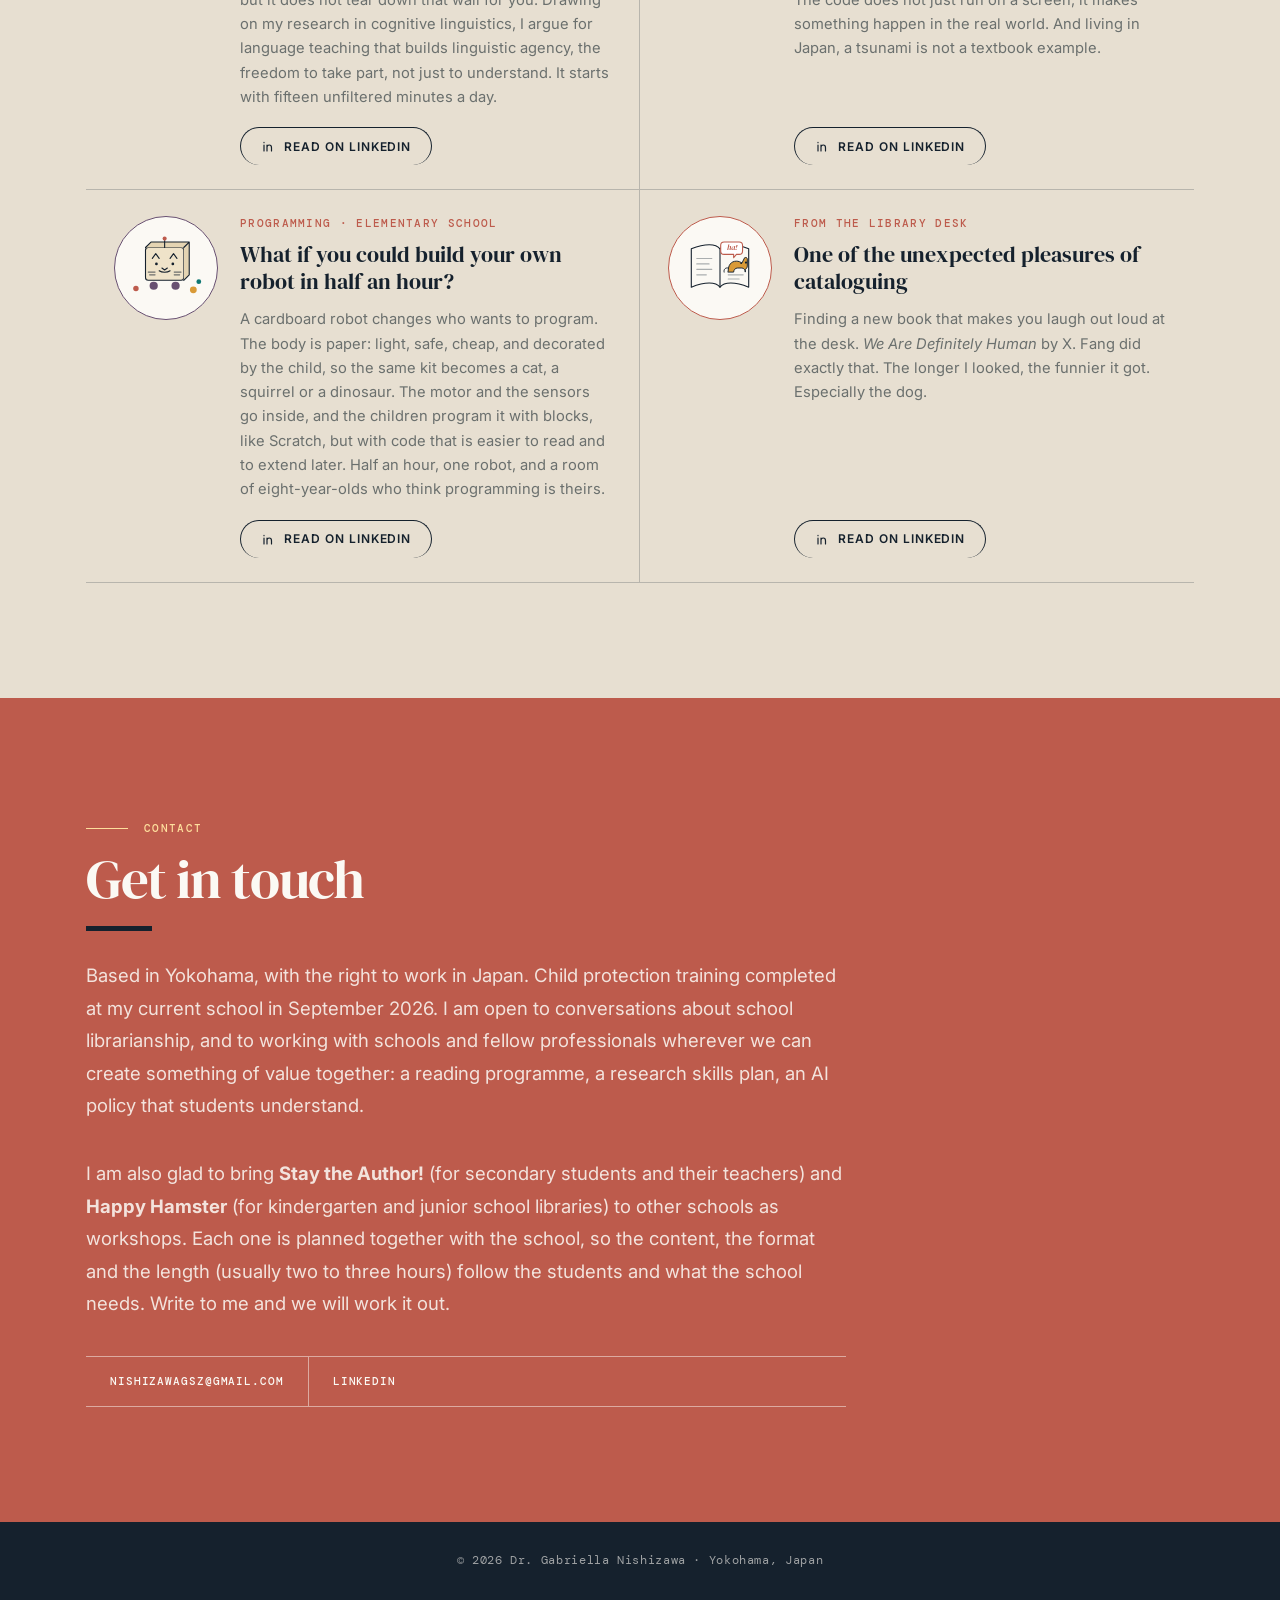
==== commit 75c86c71: "Remove the fact strip Co-Authored-By: Claude Fable 5.1 <noreply@anthropic.com> Claude-Session: https" ====
--- a/index.html
+++ b/index.html
@@ -444,7 +444,7 @@
         .container { padding: 0 20px; }
     }
 </style>
-<link href="https://fonts.googleapis.com/css2?family=Cormorant+Garamond:ital,wght@0,500;0,600;0,700;1,600;1,700&amp;family=DM+Mono:wght@400;500&amp;family=DM+Sans:opsz,wght@9..40,400;9..40,500;9..40,600;9..40,700&amp;display=swap" rel="stylesheet"/><link href="art-direction.css?v=11" rel="stylesheet"/>
+<link href="https://fonts.googleapis.com/css2?family=Cormorant+Garamond:ital,wght@0,500;0,600;0,700;1,600;1,700&amp;family=DM+Mono:wght@400;500&amp;family=DM+Sans:opsz,wght@9..40,400;9..40,500;9..40,600;9..40,700&amp;display=swap" rel="stylesheet"/><link href="art-direction.css?v=12" rel="stylesheet"/>
 <script src="site.js?v=6"></script>
 <script>
 (function(){
@@ -573,12 +573,6 @@
 <span><i style="background:#5b4a9e"></i>Making</span>
 </div>
 </div>
-<ul class="fact-strip" aria-label="Key facts">
-<li><strong>12</strong> years of teaching, IB Diploma included</li>
-<li><strong>5</strong> years in libraries</li>
-<li><strong>2</strong> examination boards</li>
-<li><strong>1</strong> app, written in Swift</li>
-</ul>
 <p class="credentials" style="text-align:center">PhD in cognitive linguistics · M.Ed. in computer science education · BA in library and information science</p>
 </div>
 
@@ -1492,12 +1486,6 @@
 <span><i style="background:#5b4a9e"></i>Alkotás</span>
 </div>
 </div>
-<ul class="fact-strip" aria-label="Fő adatok">
-<li><strong>12</strong> év tanítás, az IB Diploma Programme-ban is</li>
-<li><strong>5</strong> év könyvtárban</li>
-<li><strong>2</strong> vizsgaközpont</li>
-<li><strong>1</strong> app, Swiftben írva</li>
-</ul>
 <p class="credentials" style="text-align:center">PhD kognitív nyelvészetből · informatikatanár MSc · könyvtár- és információtudományi BA</p>
 </div>
 
--- a/art-direction.css
+++ b/art-direction.css
@@ -1724,3 +1724,6 @@
 .hero-photo-blob { position: relative; overflow: hidden; }
 .hero-photo-blob::before { content: ""; position: absolute; left: 0; right: 0; bottom: 0; height: 42%; z-index: 1; pointer-events: none; border-radius: inherit;
   background: radial-gradient(ellipse 78% 70% at 50% 38%, rgba(21,33,45,0) 62%, rgba(21,33,45,.45) 85%, rgba(21,33,45,.8) 100%); height: 100%; }
+/* Revision 28: the four-word kicker stays on two lines */
+.strands-lead-kicker { max-width: none; white-space: nowrap; }
+@media (max-width: 420px) { .strands-lead-kicker { white-space: normal; font-size: 1.8rem; } }
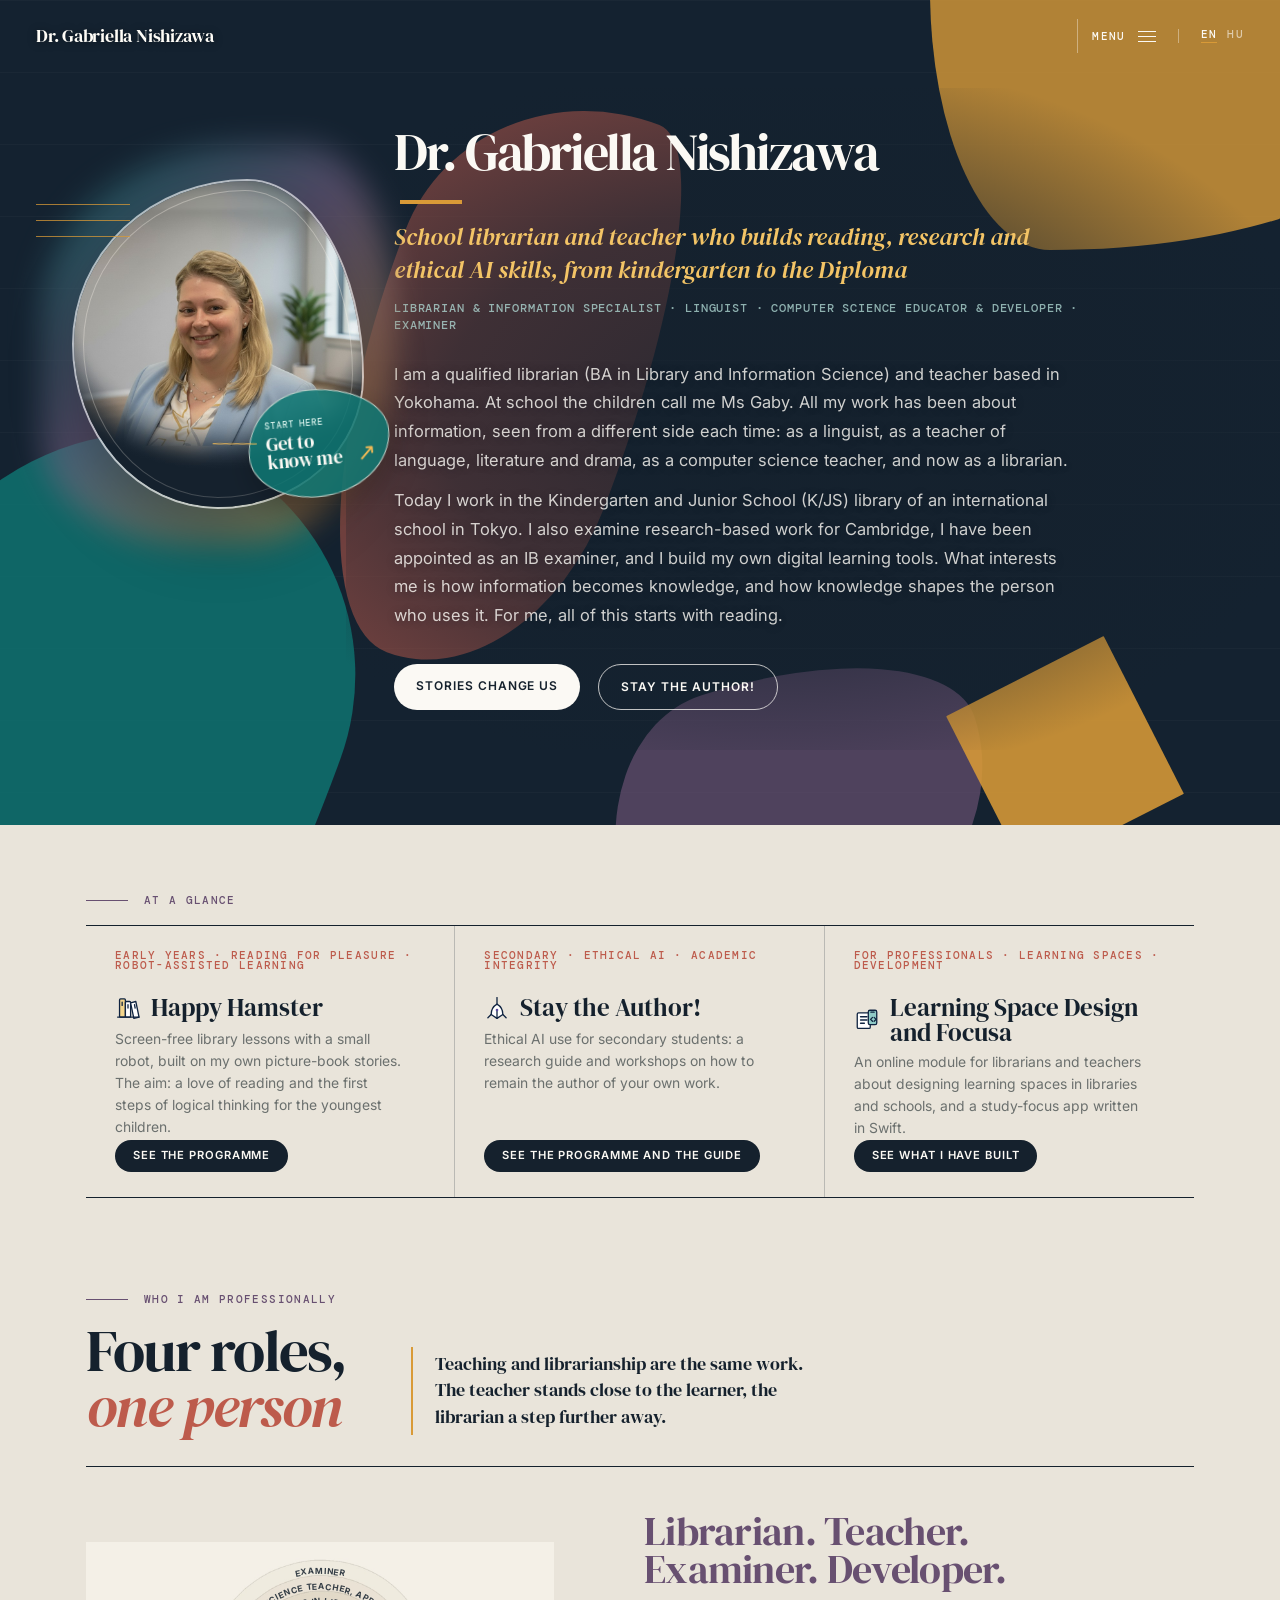
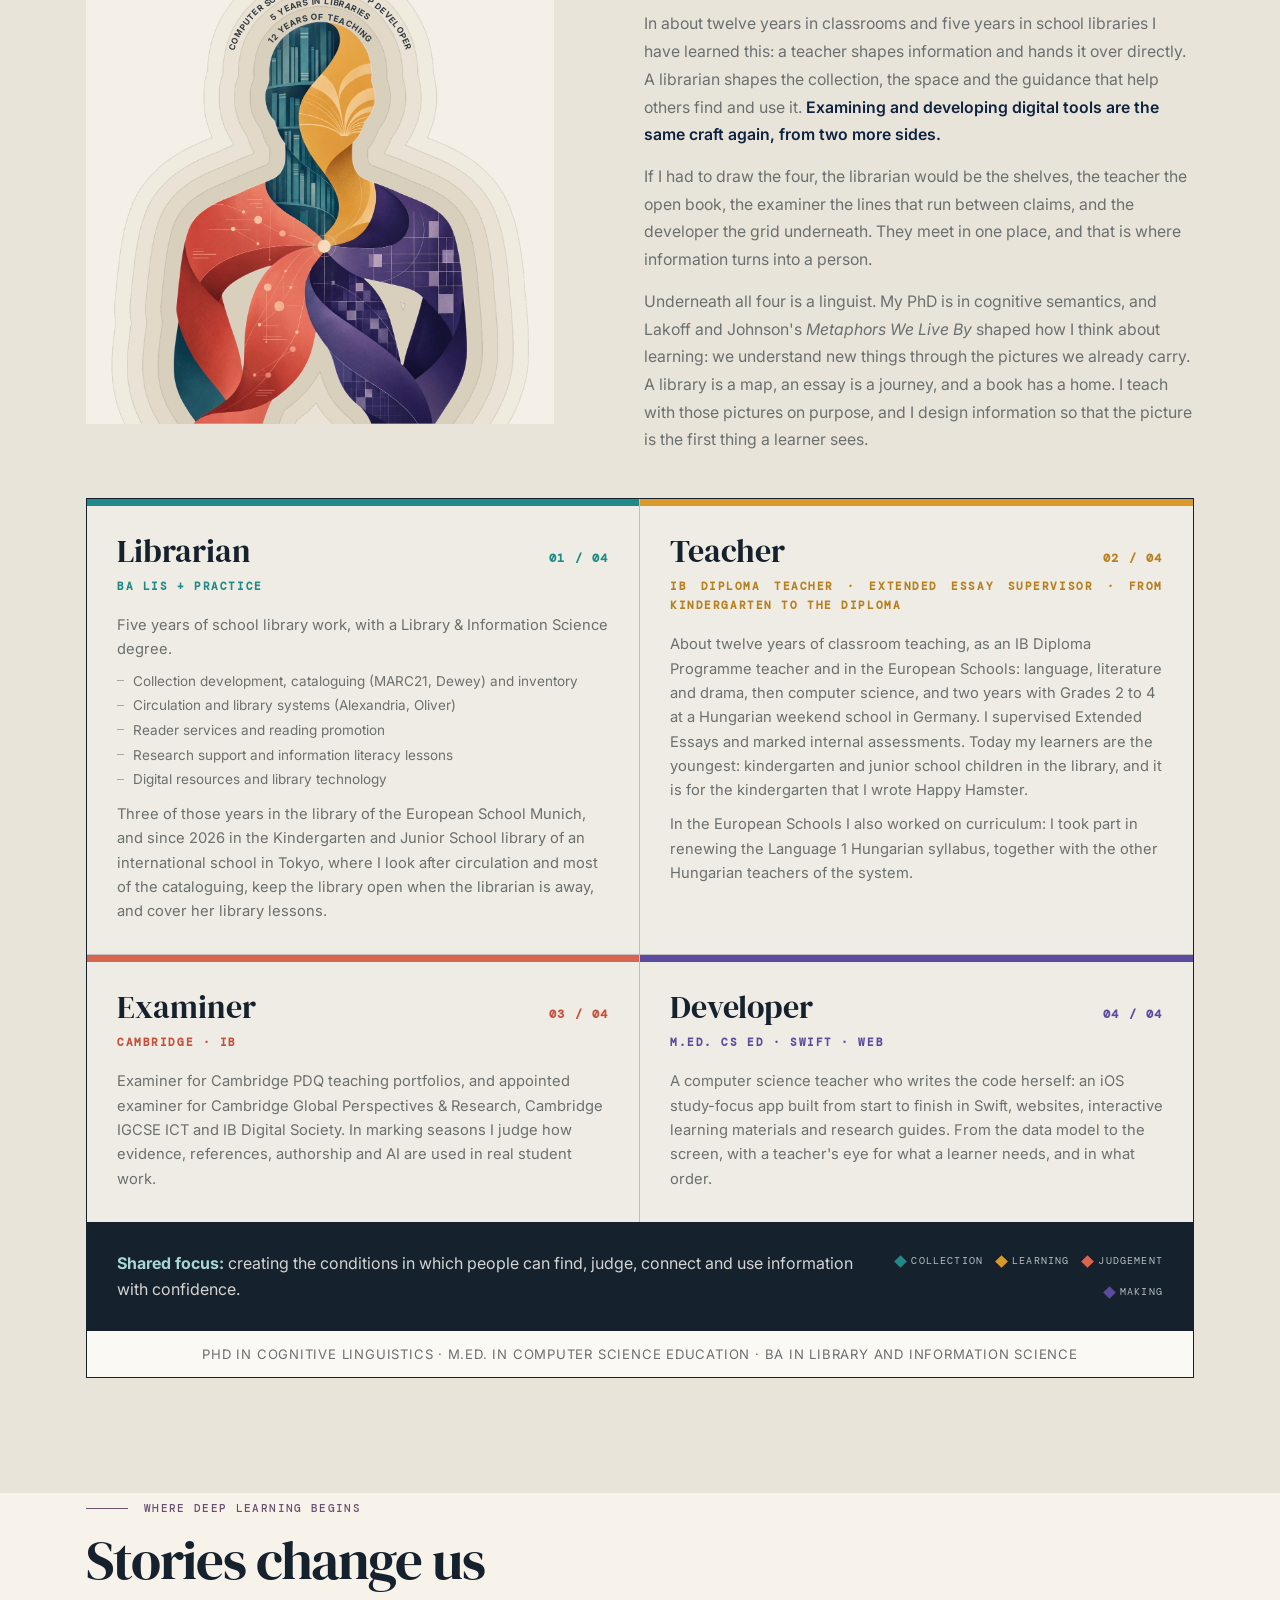
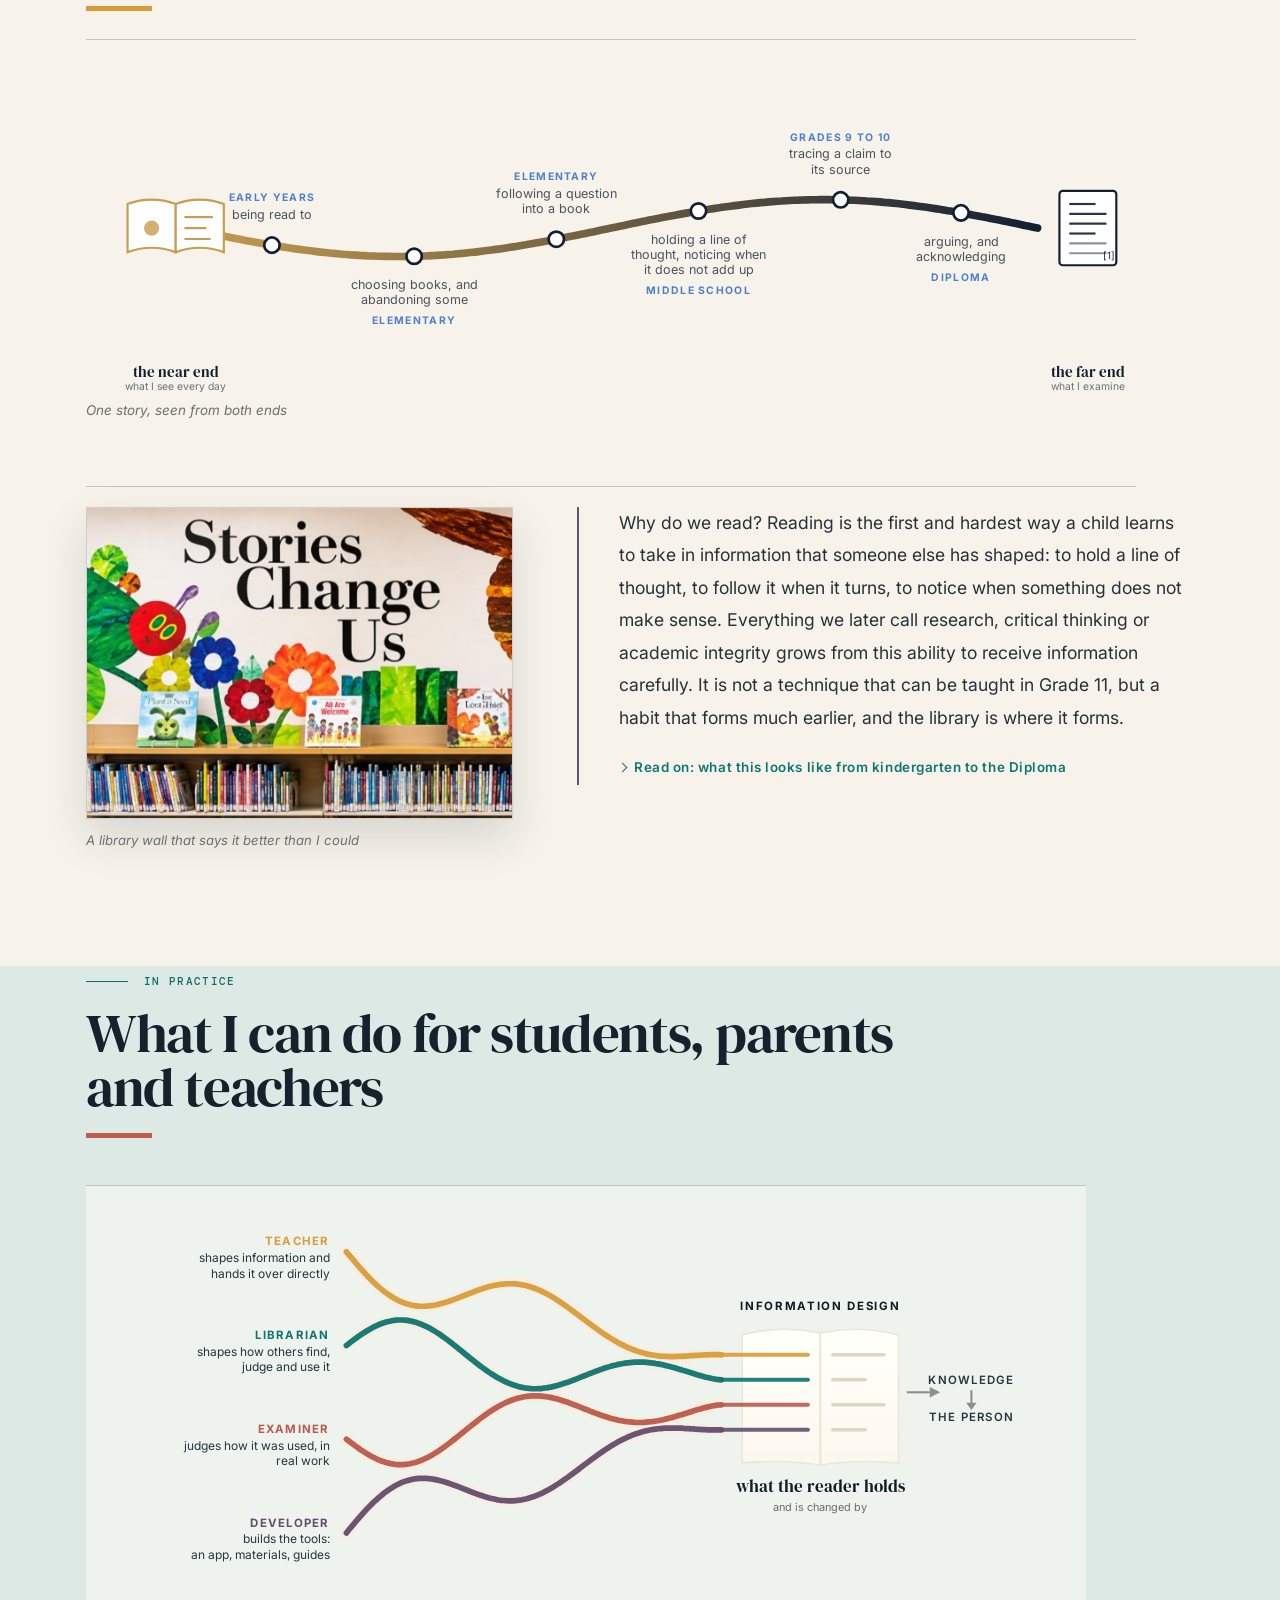
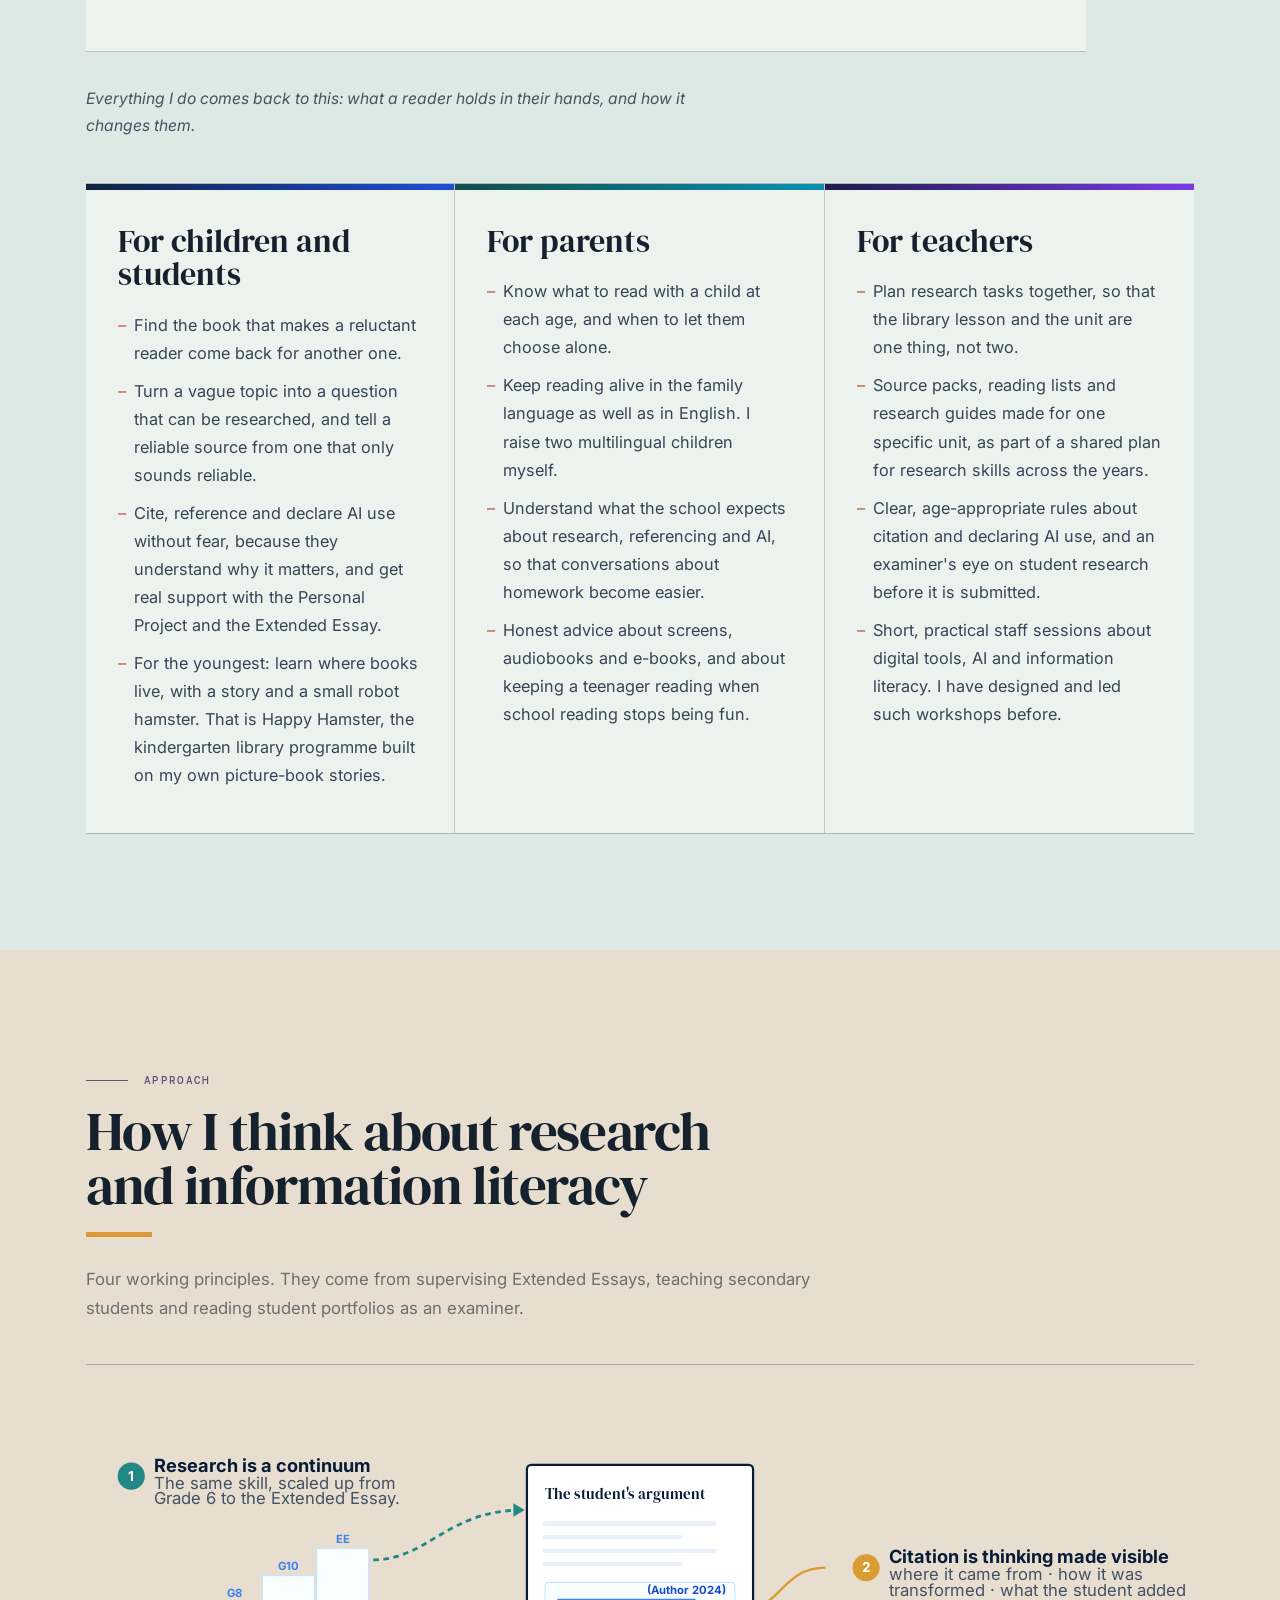
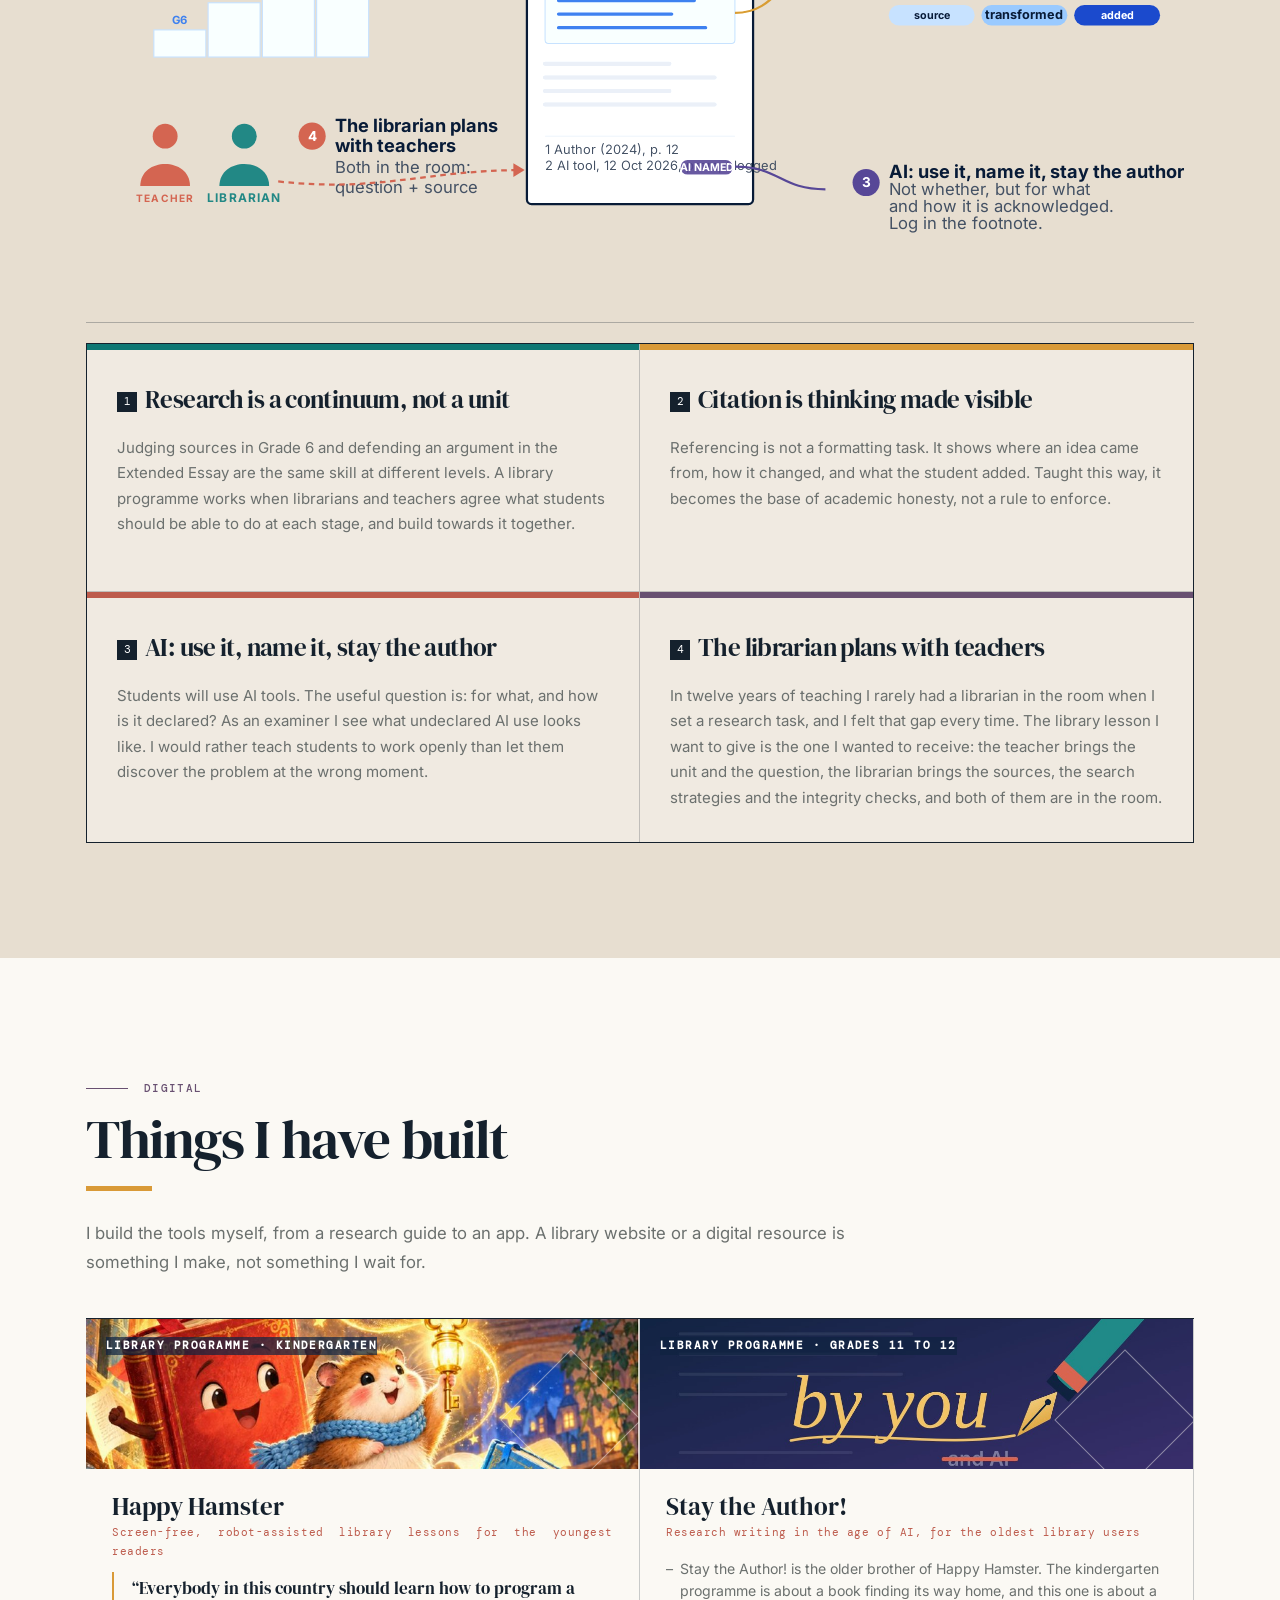
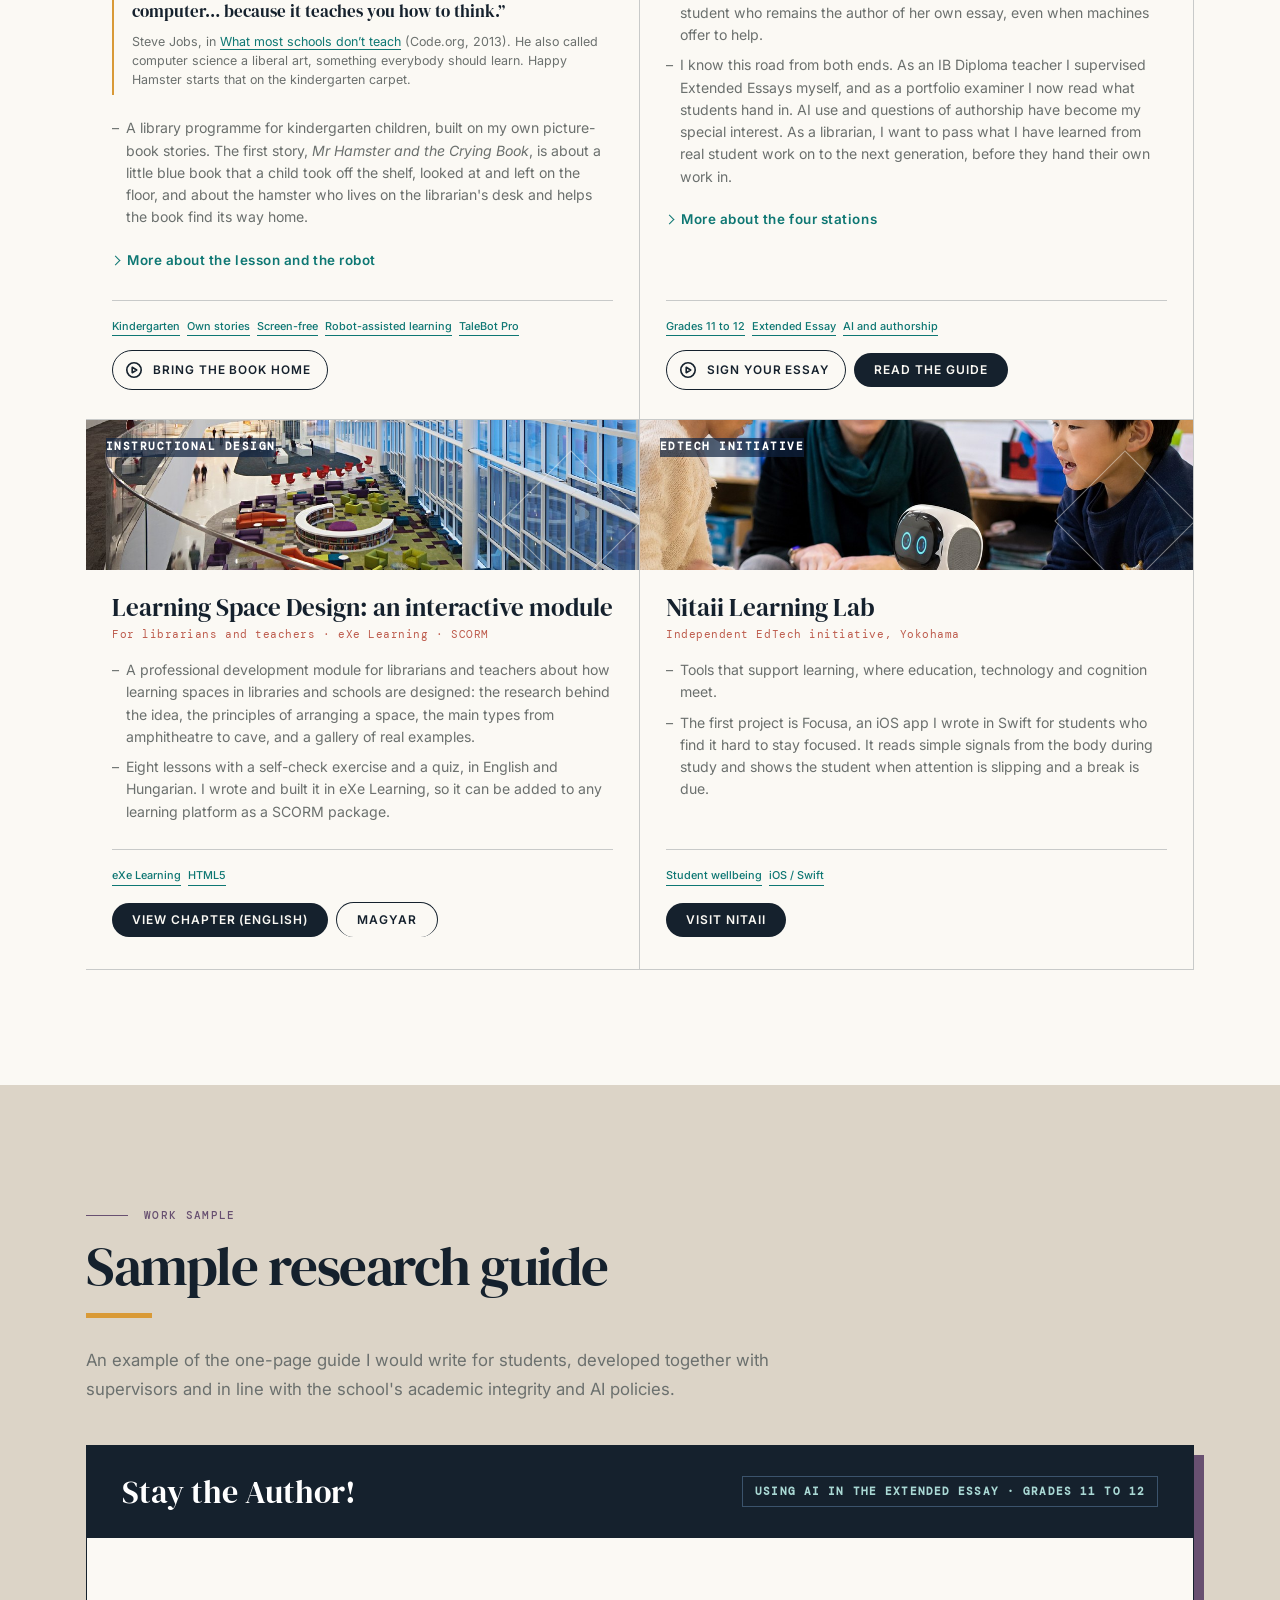
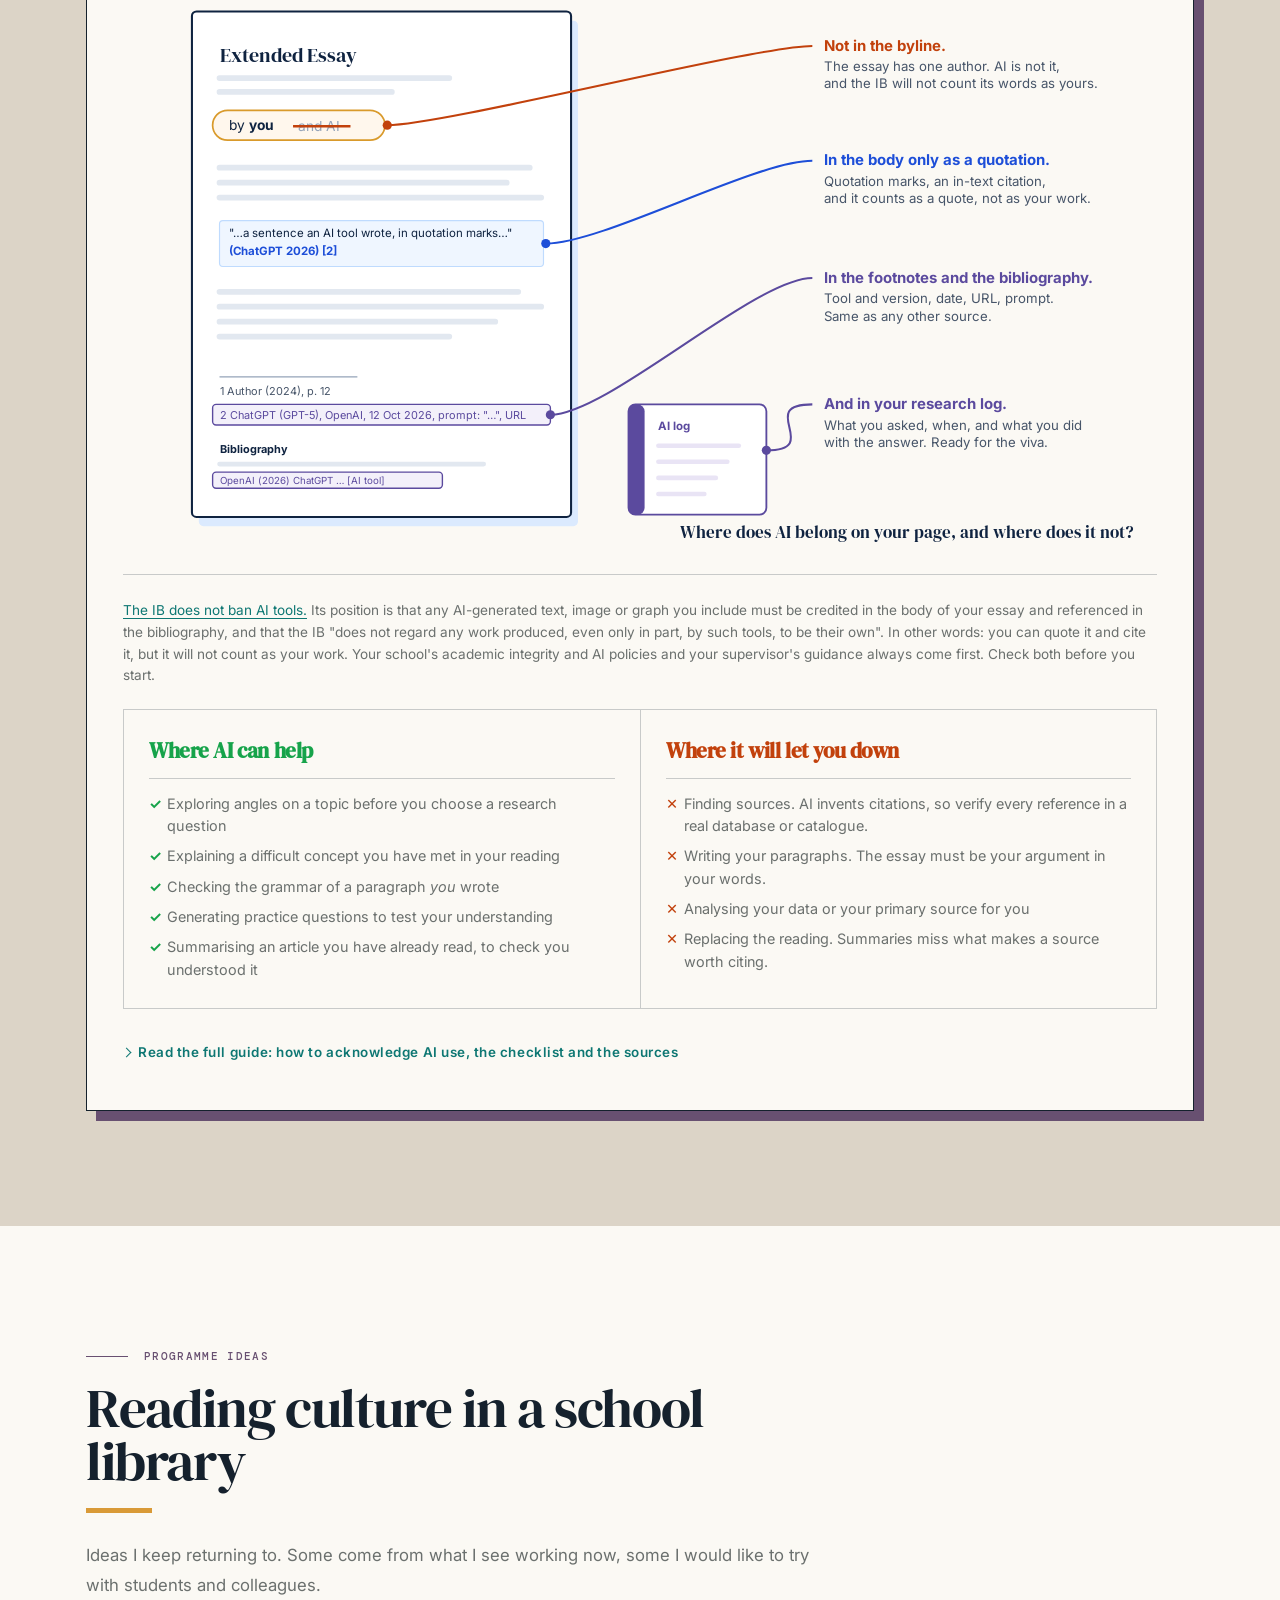
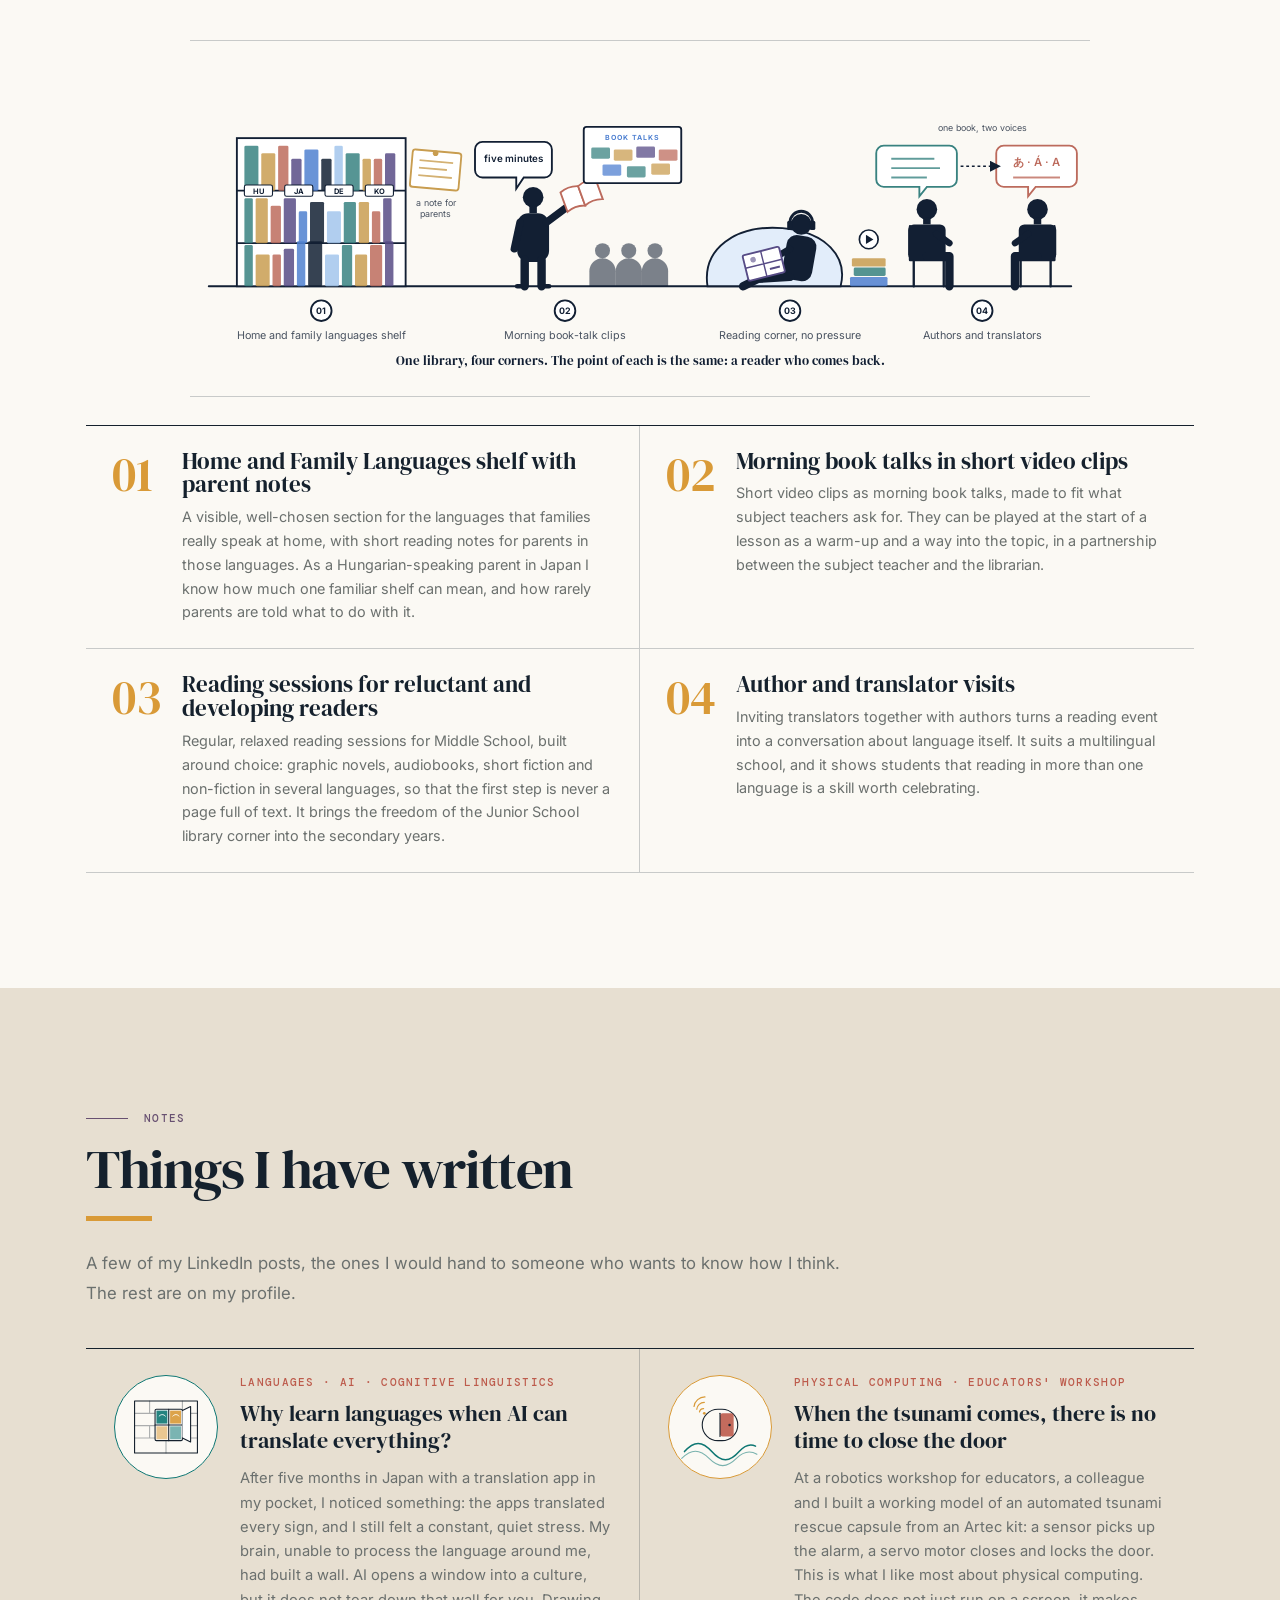
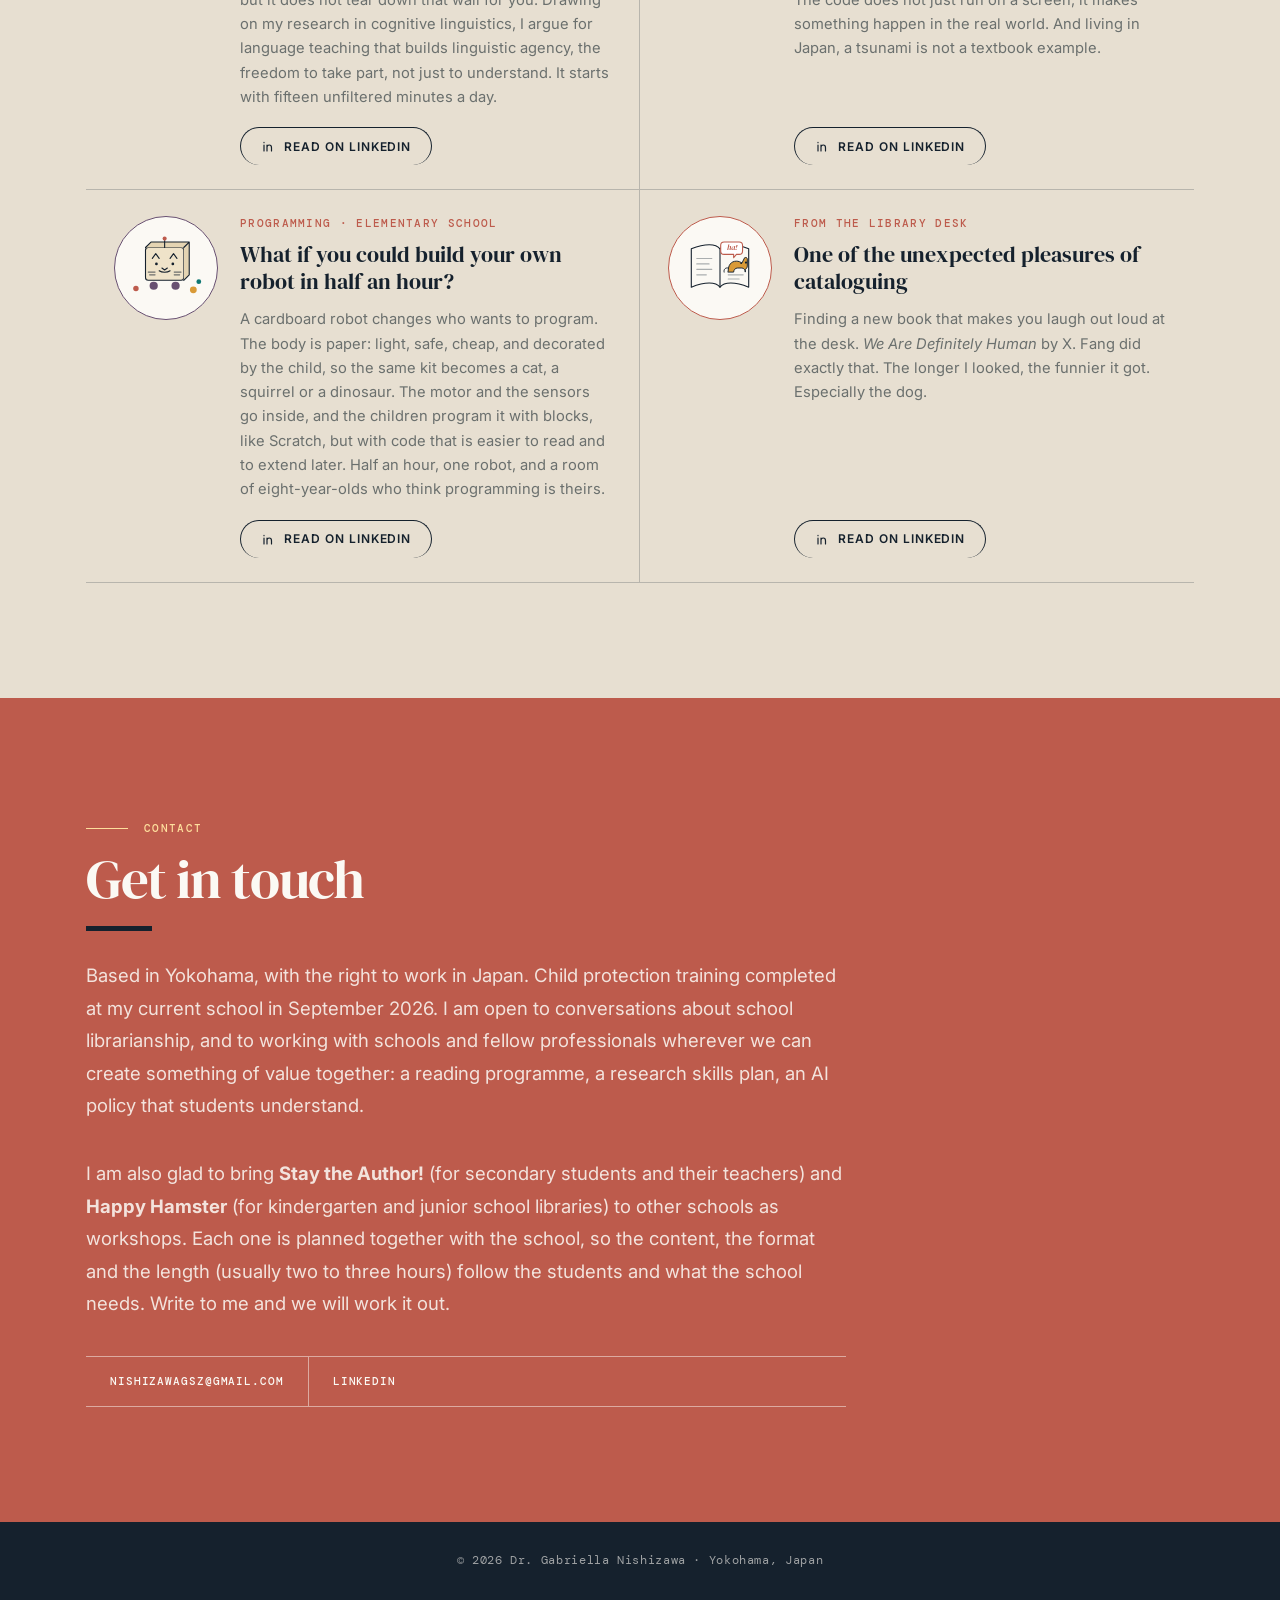
==== commit 8c6e3435: "Rename project labels to library programme Co-Authored-By: Claude Fable 5.1 <noreply@anthropic.com> " ====
--- a/index.html
+++ b/index.html
@@ -855,7 +855,7 @@
 <div class="digital-grid">
 <div class="exp-card" id="hh">
 <div class="exp-visual" style="height:150px;background:url(assets/embedded-02.jpg) center/cover no-repeat">
-<span class="cat" style="background:rgba(15,35,64,0.7);color:#fff;border-color:transparent">Library pedagogy · Kindergarten</span>
+<span class="cat" style="background:rgba(15,35,64,0.7);color:#fff;border-color:transparent">Library programme · Kindergarten</span>
 </div>
 <div class="exp-body">
 <h3 class="exp-title">Happy Hamster</h3>
@@ -926,7 +926,7 @@
 </div>
 <div class="exp-card" id="sta">
 <div class="exp-visual" style="height:150px;background:url(assets/embedded-03.jpg) center/cover no-repeat">
-<span class="cat" style="background:rgba(15,35,64,0.7);color:#fff;border-color:transparent">Library pedagogy · Grades 11 to 12</span>
+<span class="cat" style="background:rgba(15,35,64,0.7);color:#fff;border-color:transparent">Library programme · Grades 11 to 12</span>
 </div>
 <div class="exp-body">
 <h3 class="exp-title">Stay the Author!</h3>
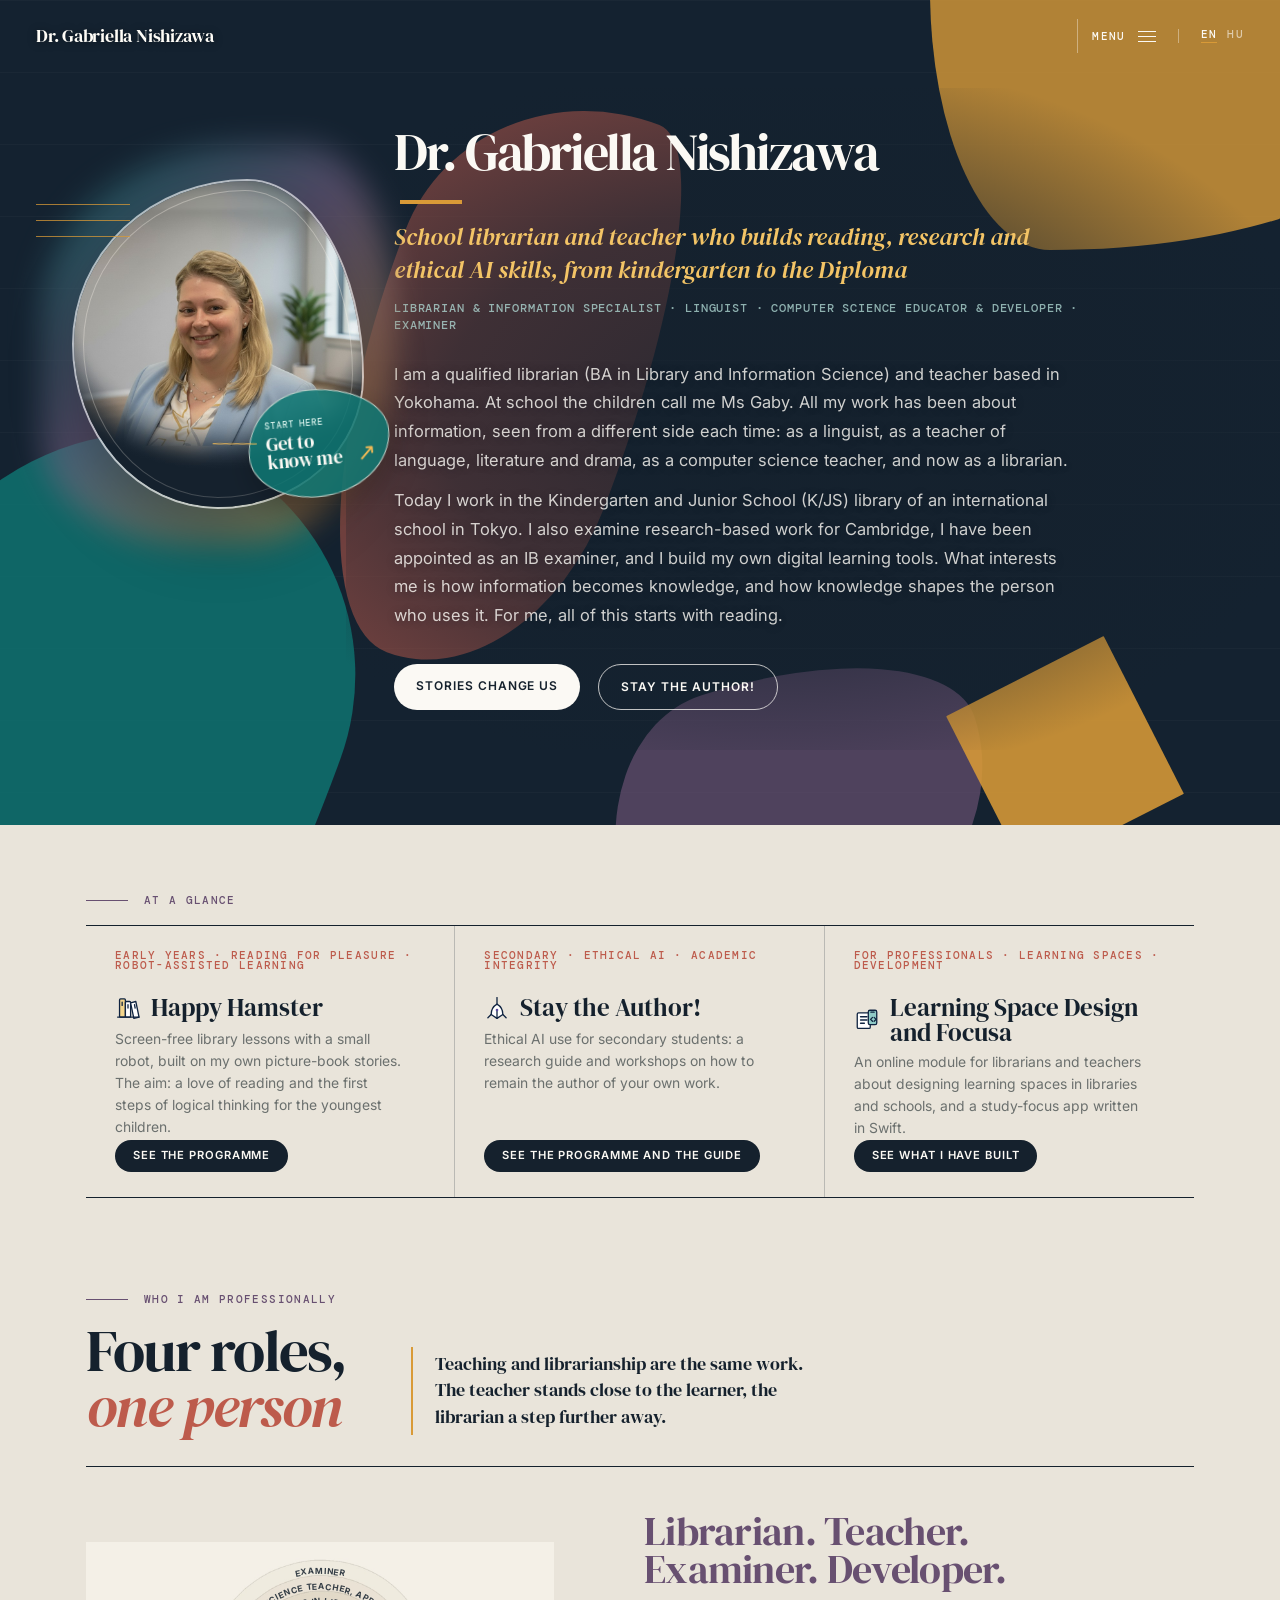
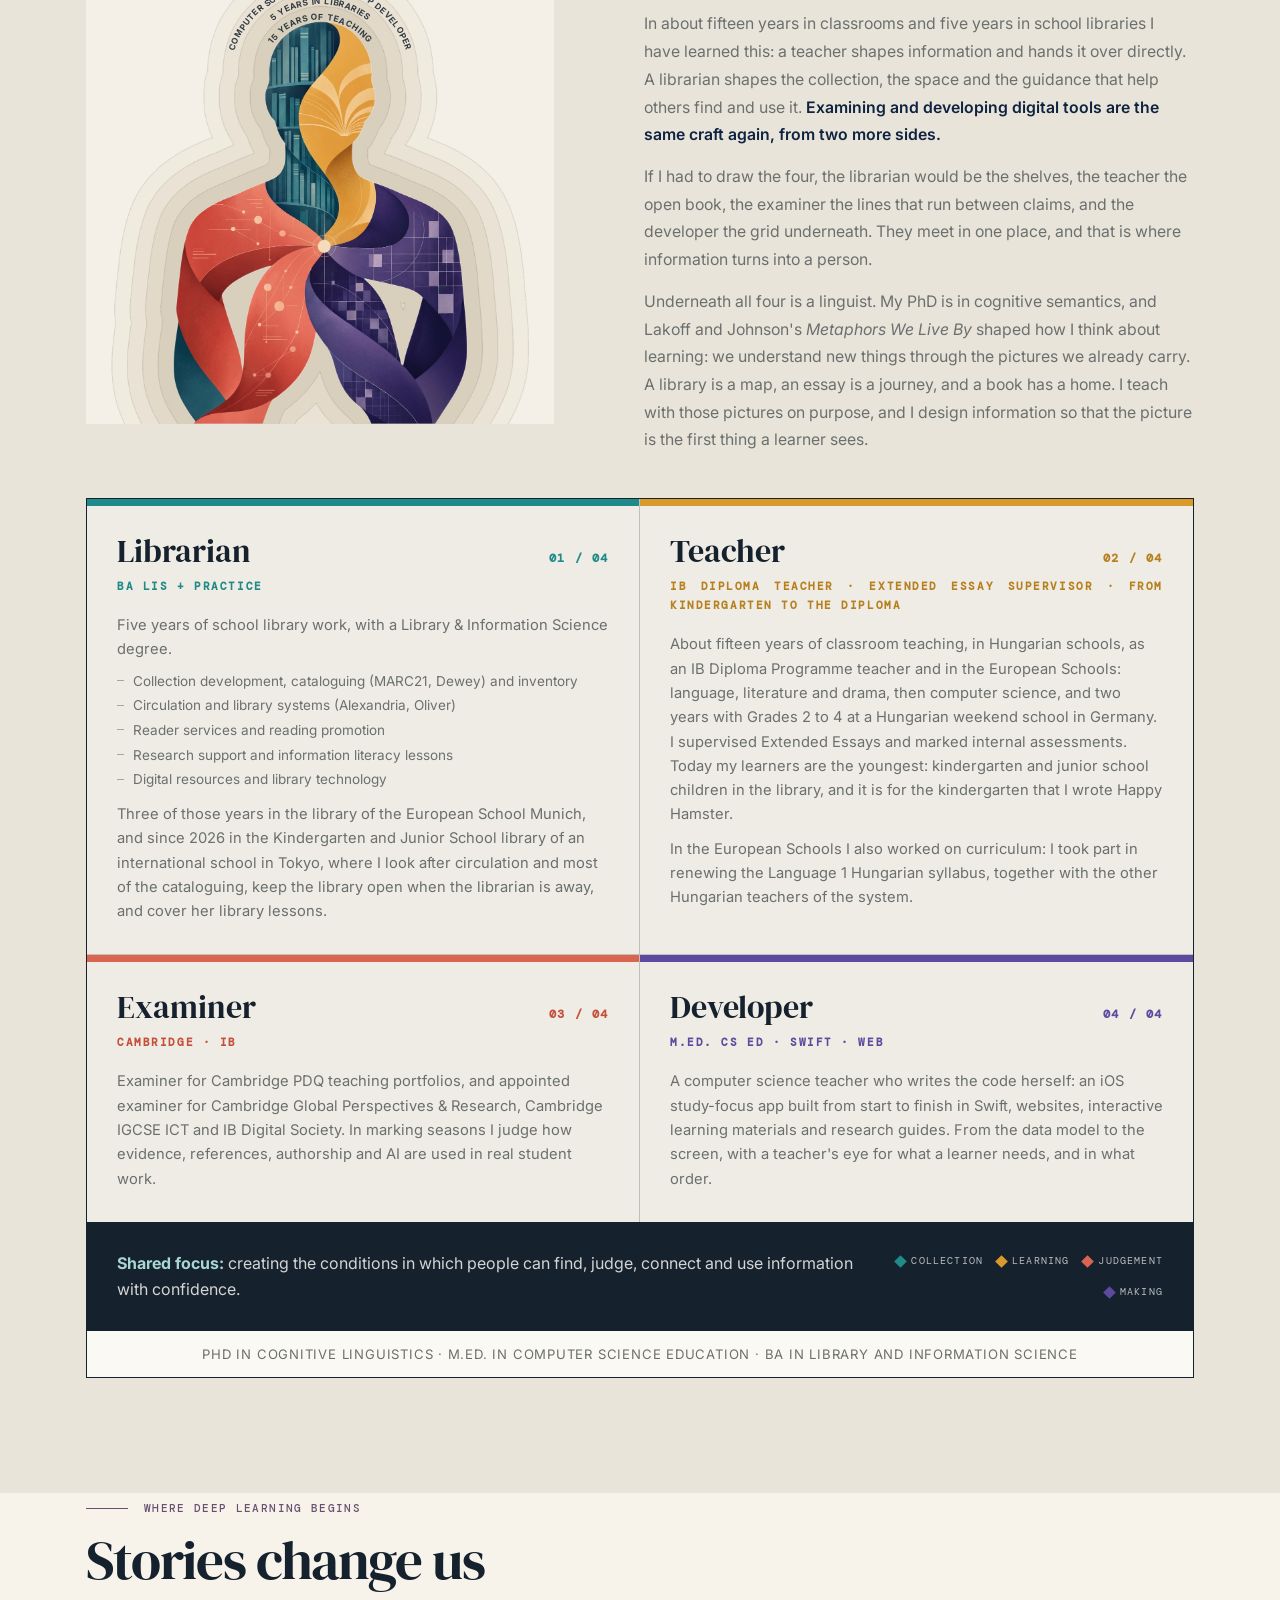
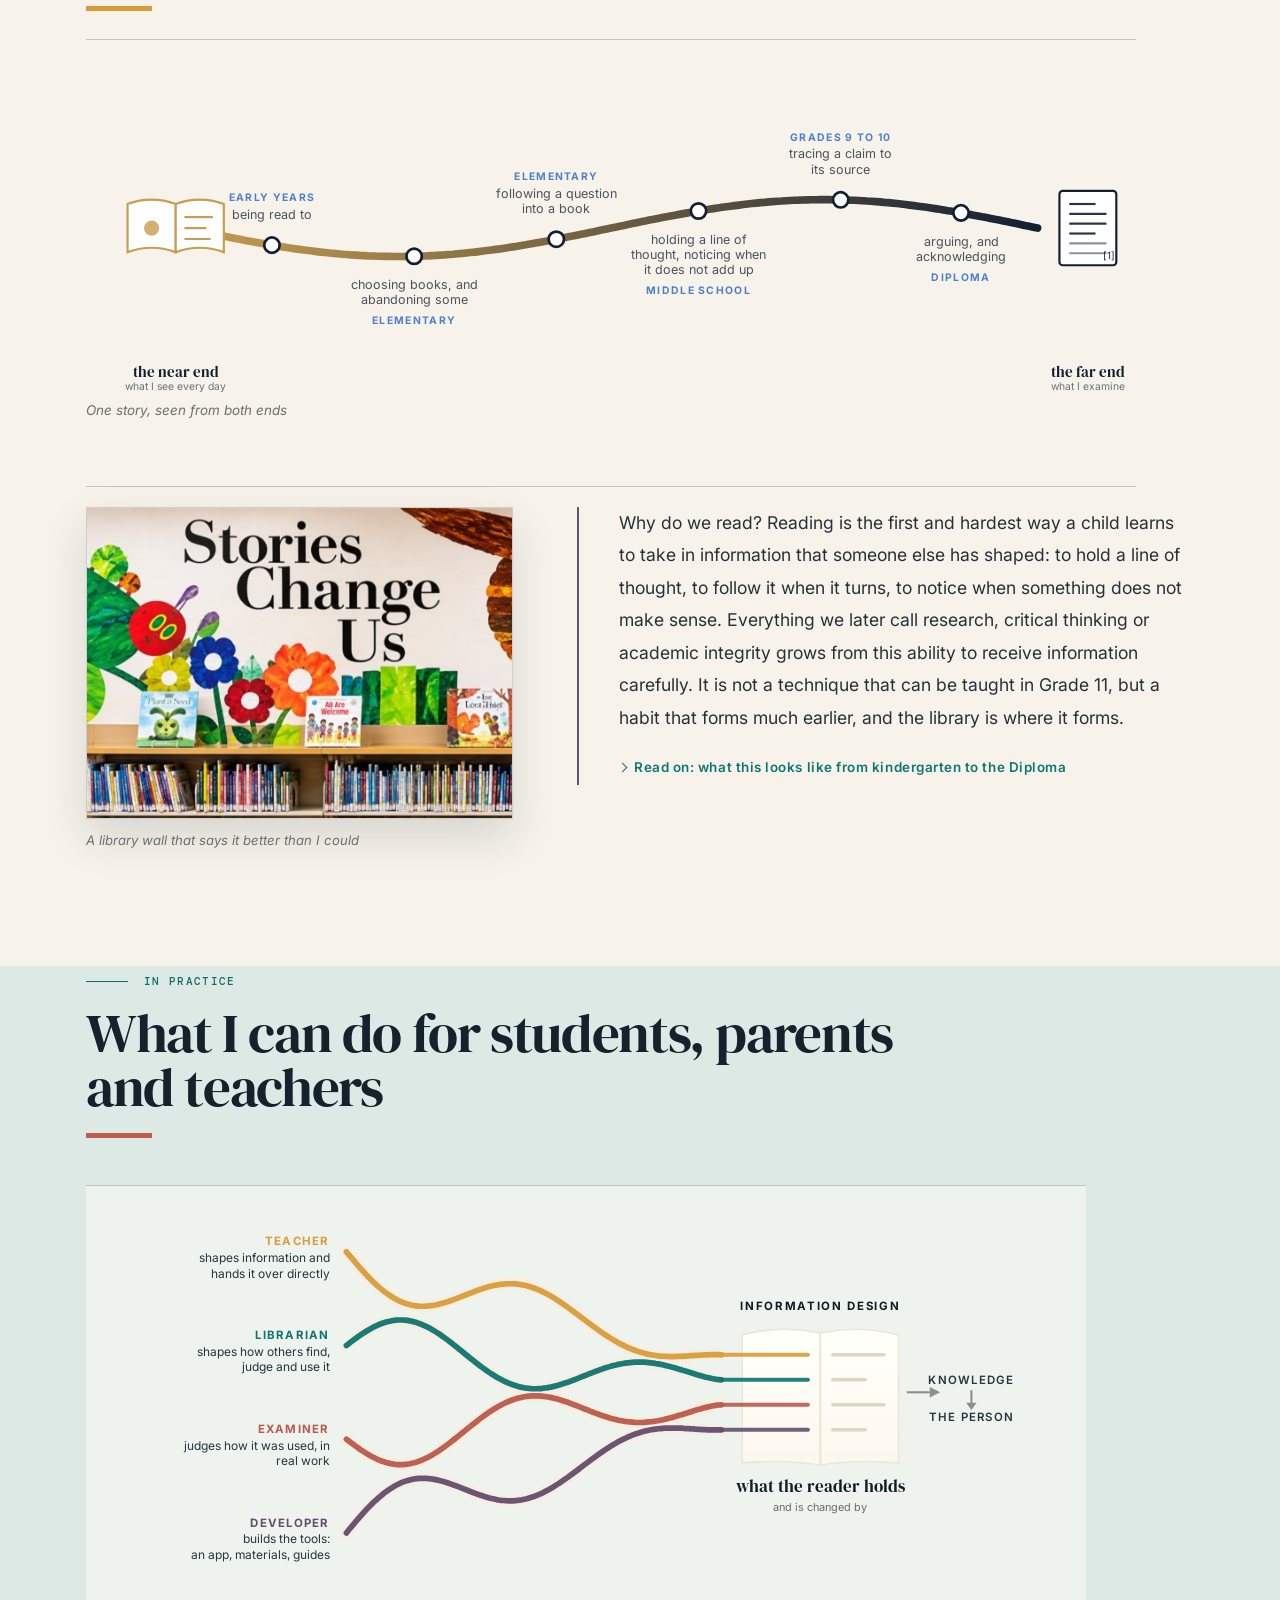
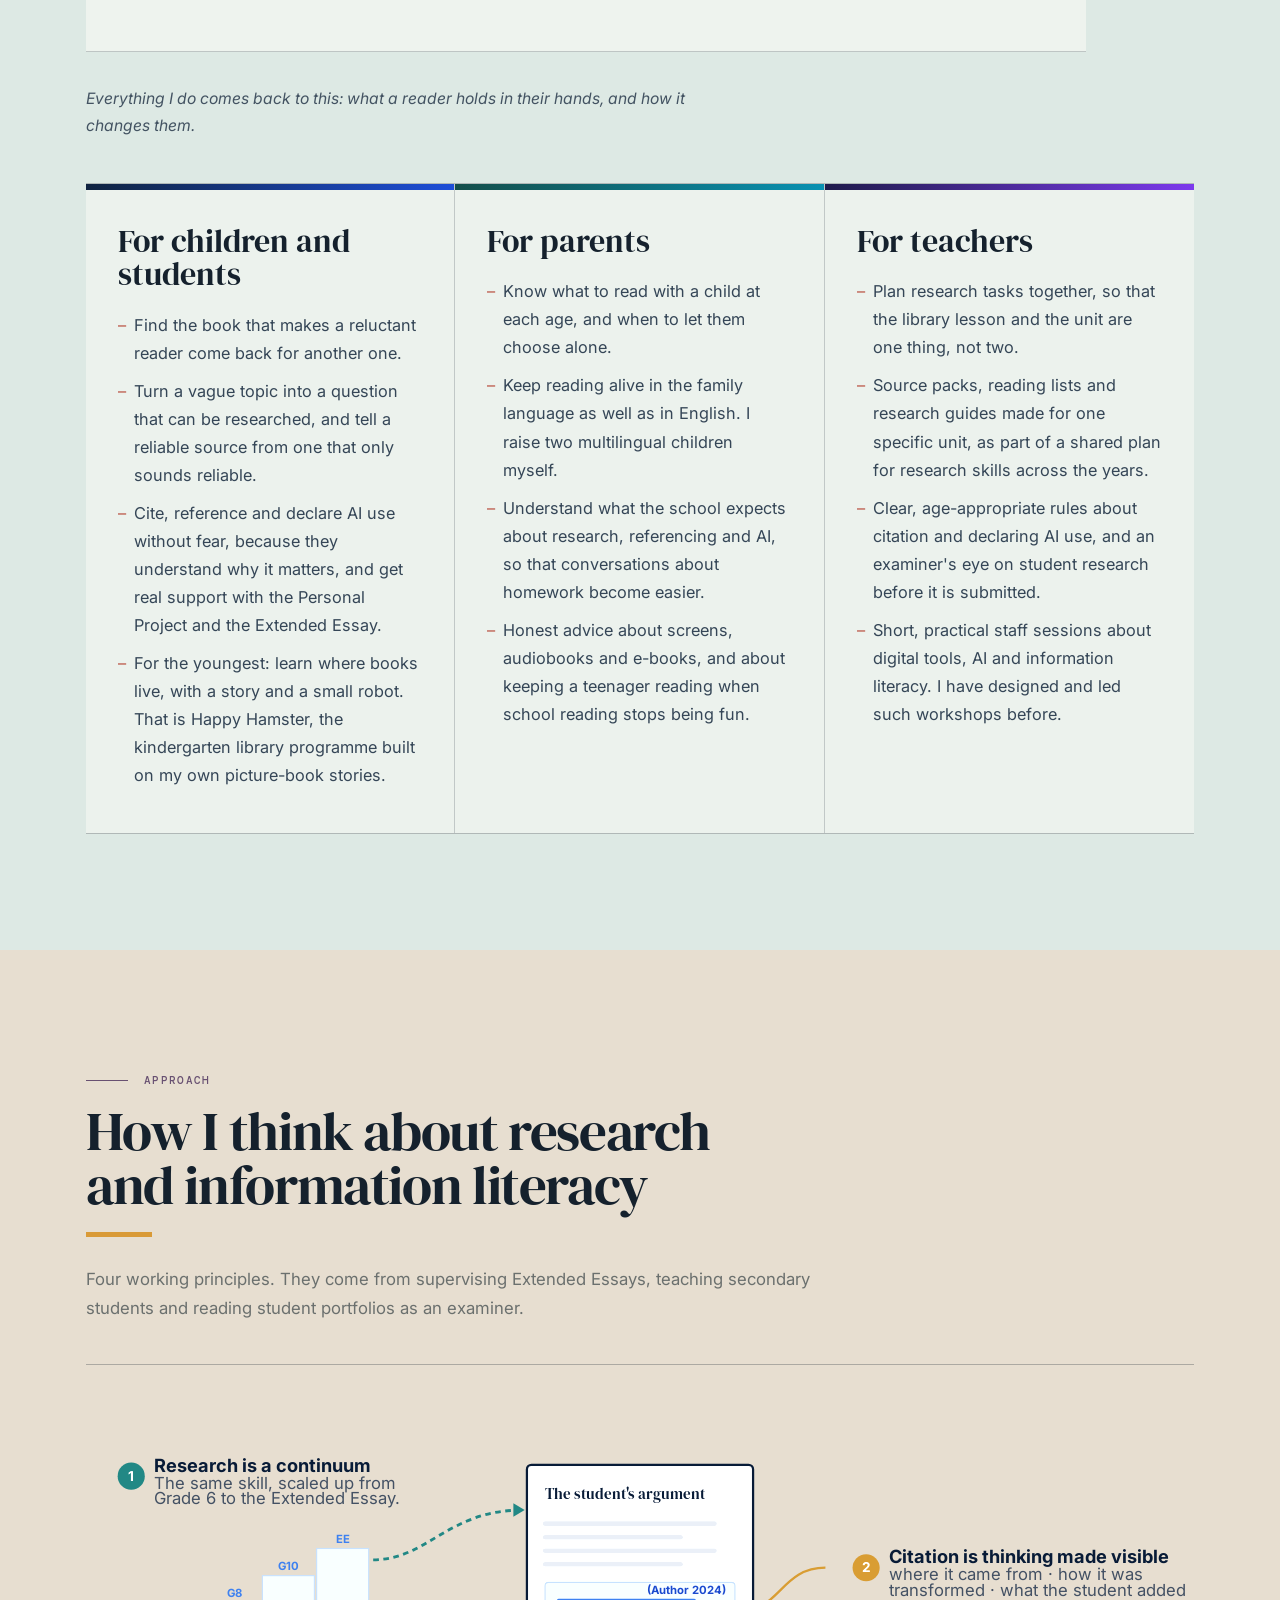
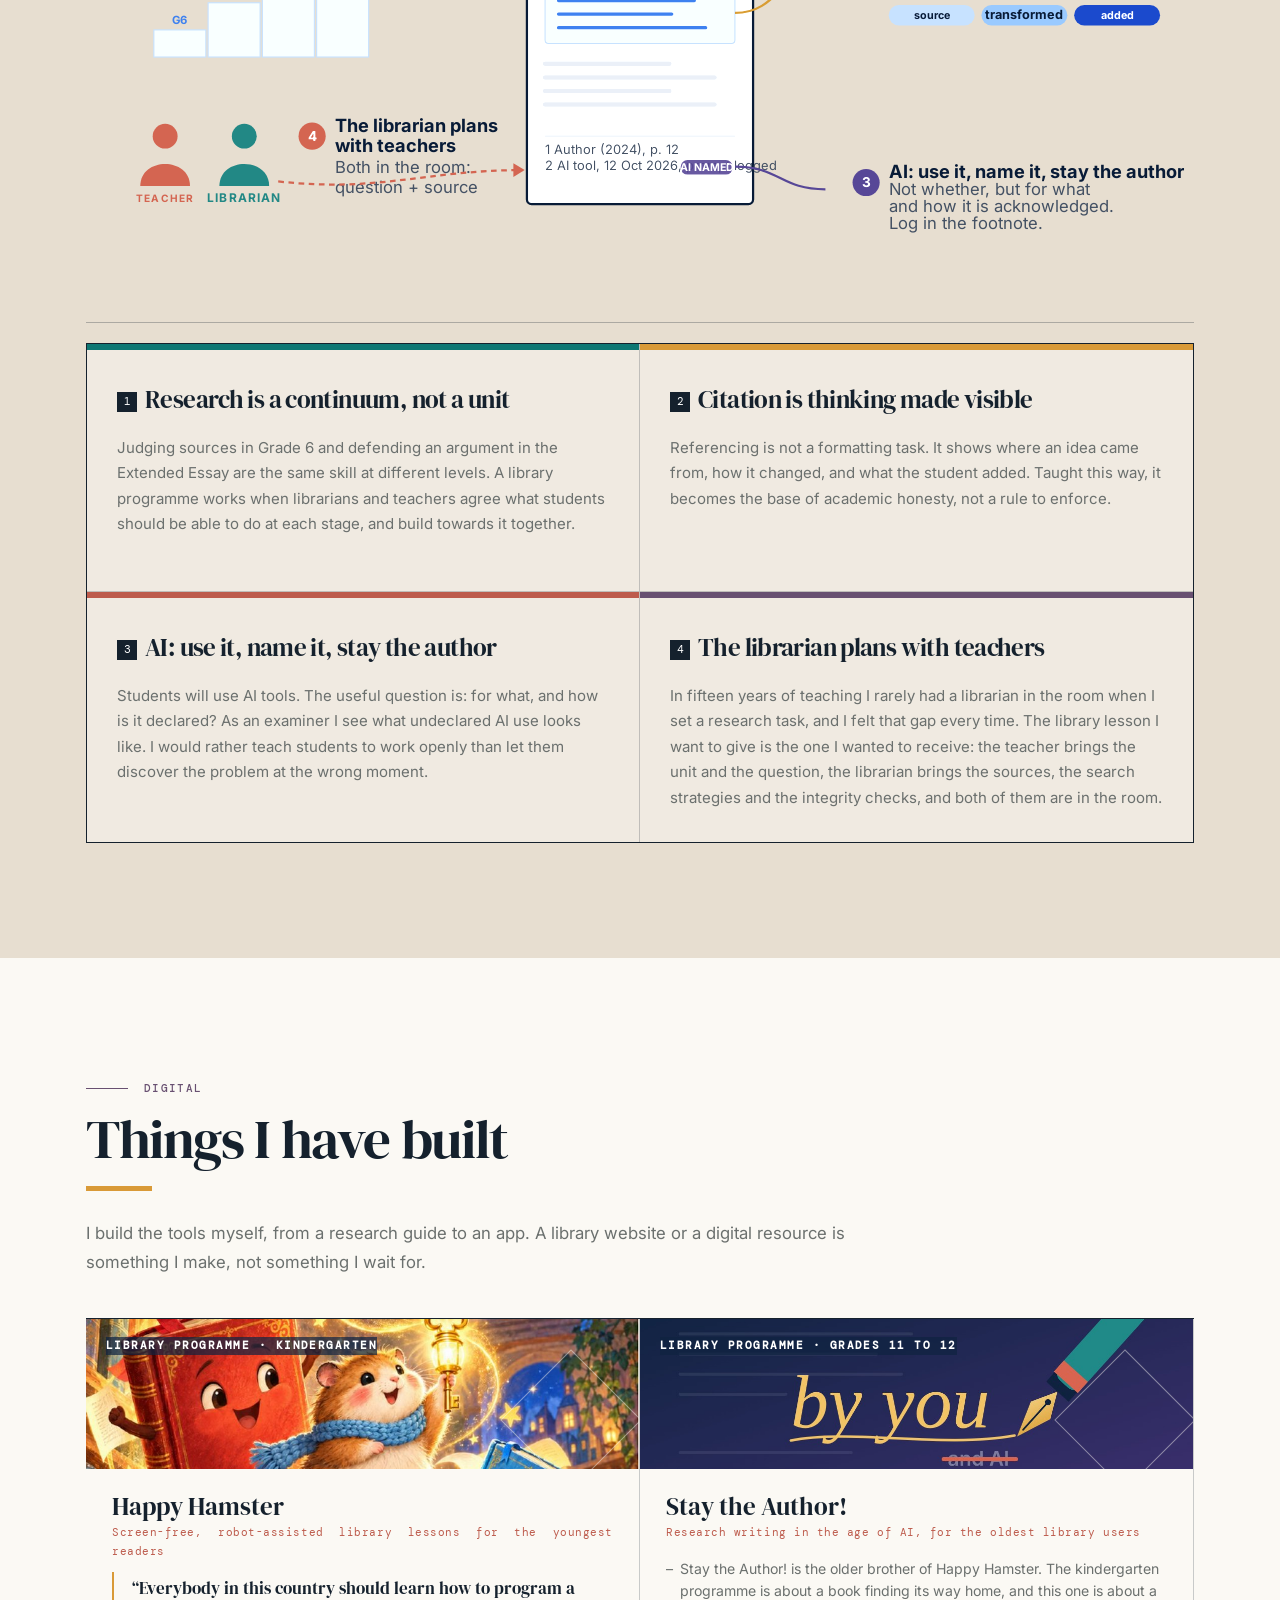
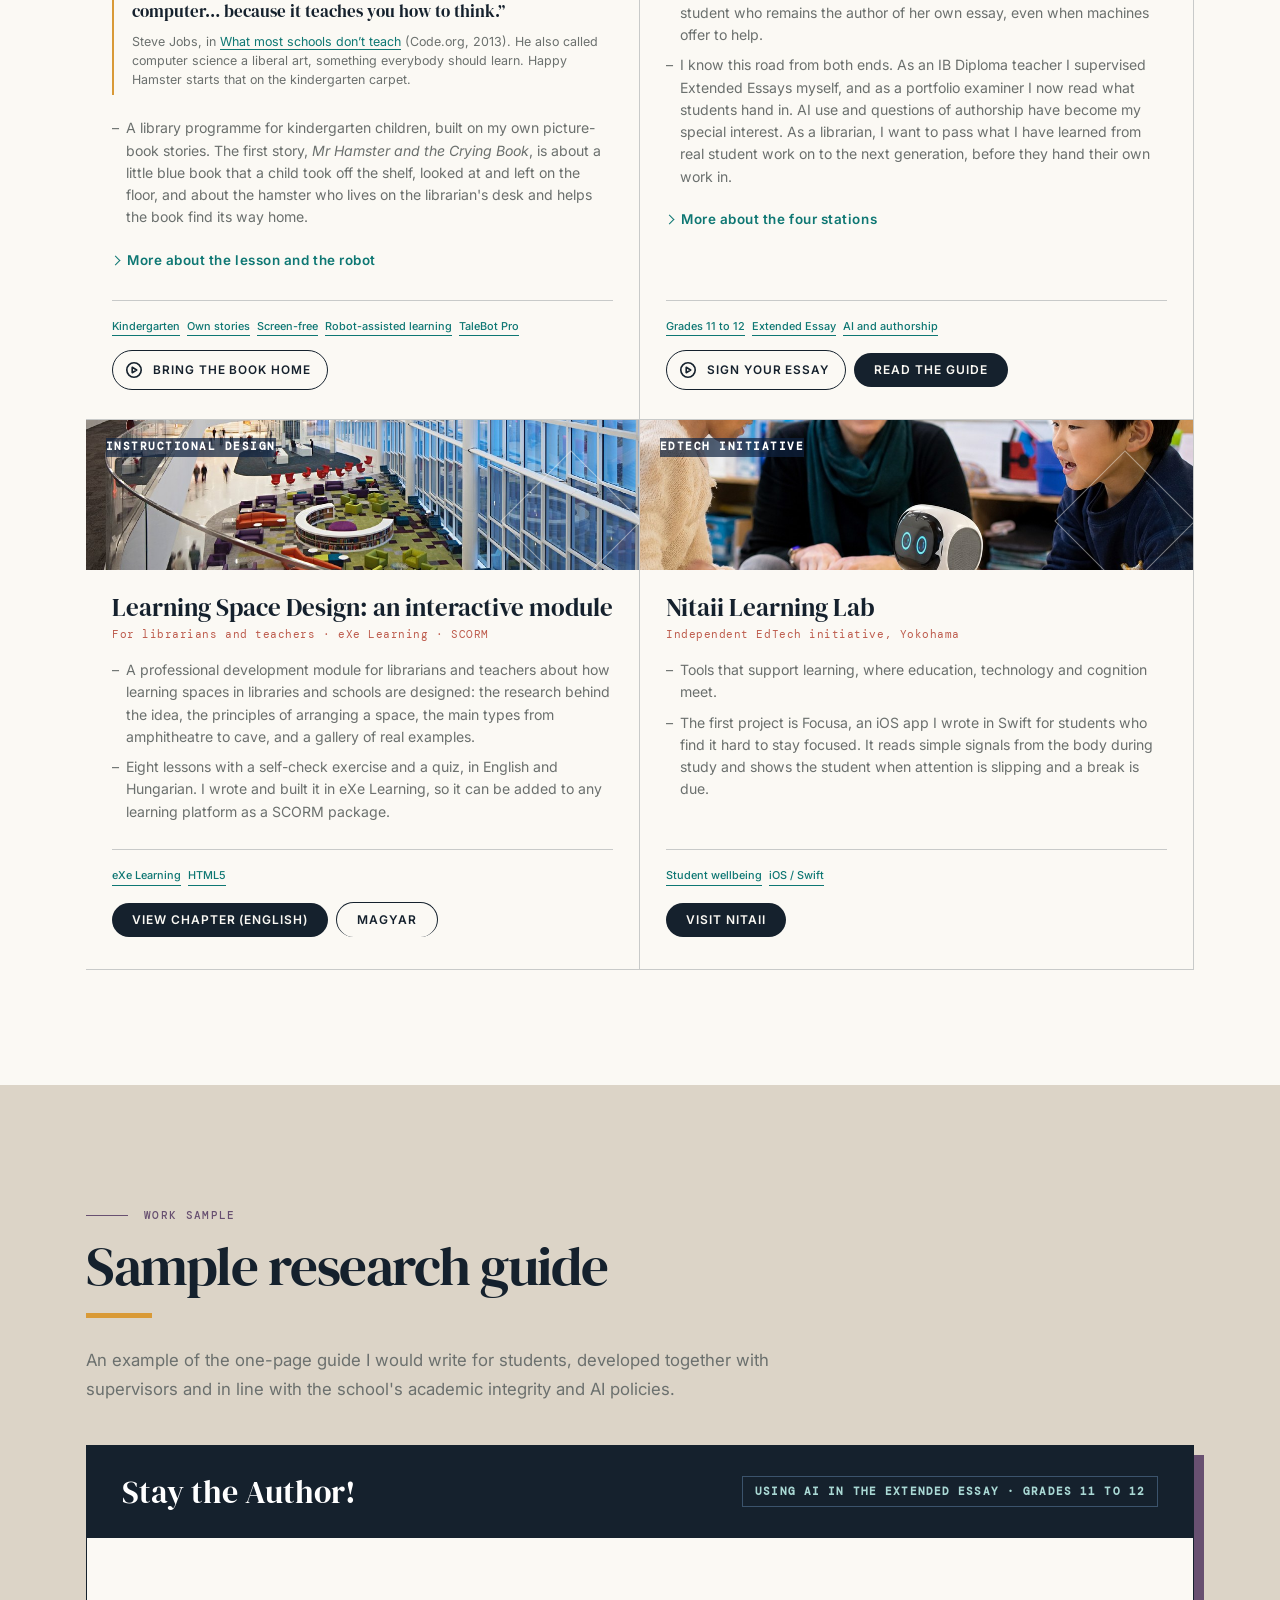
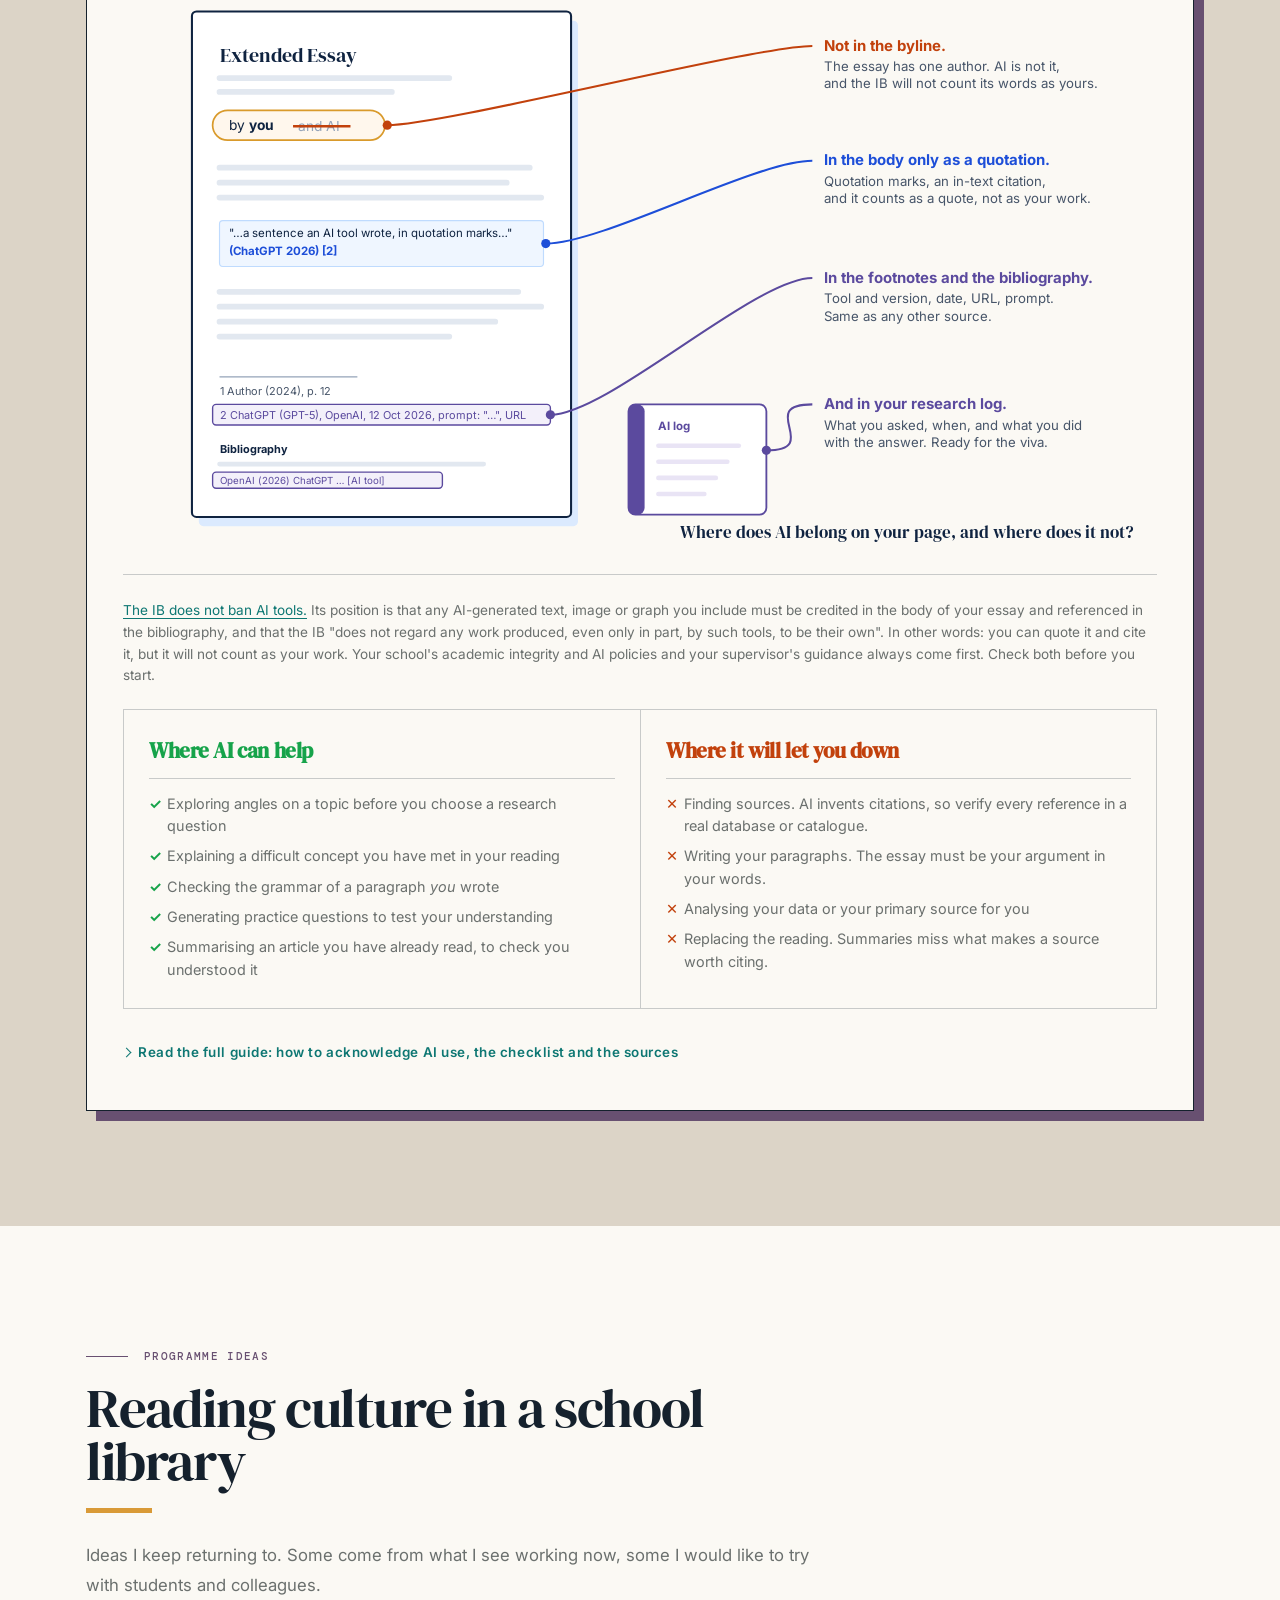
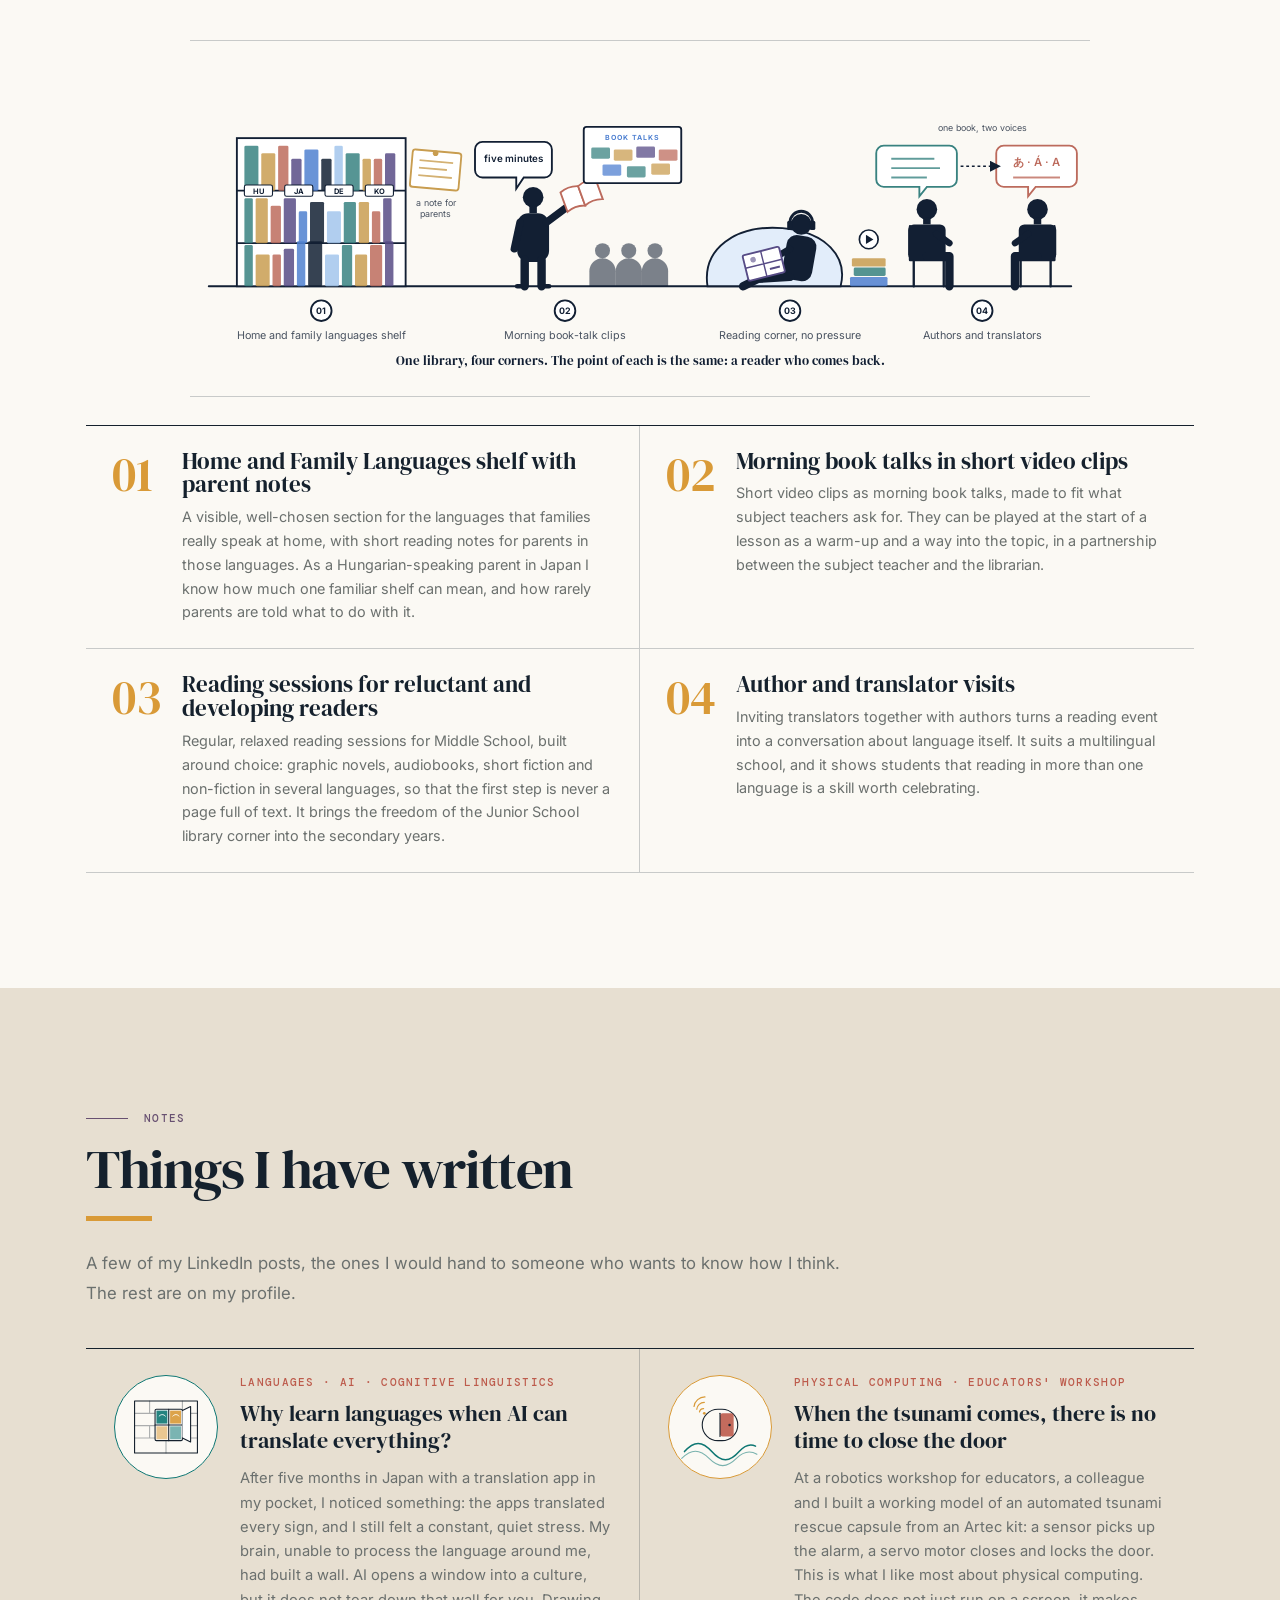
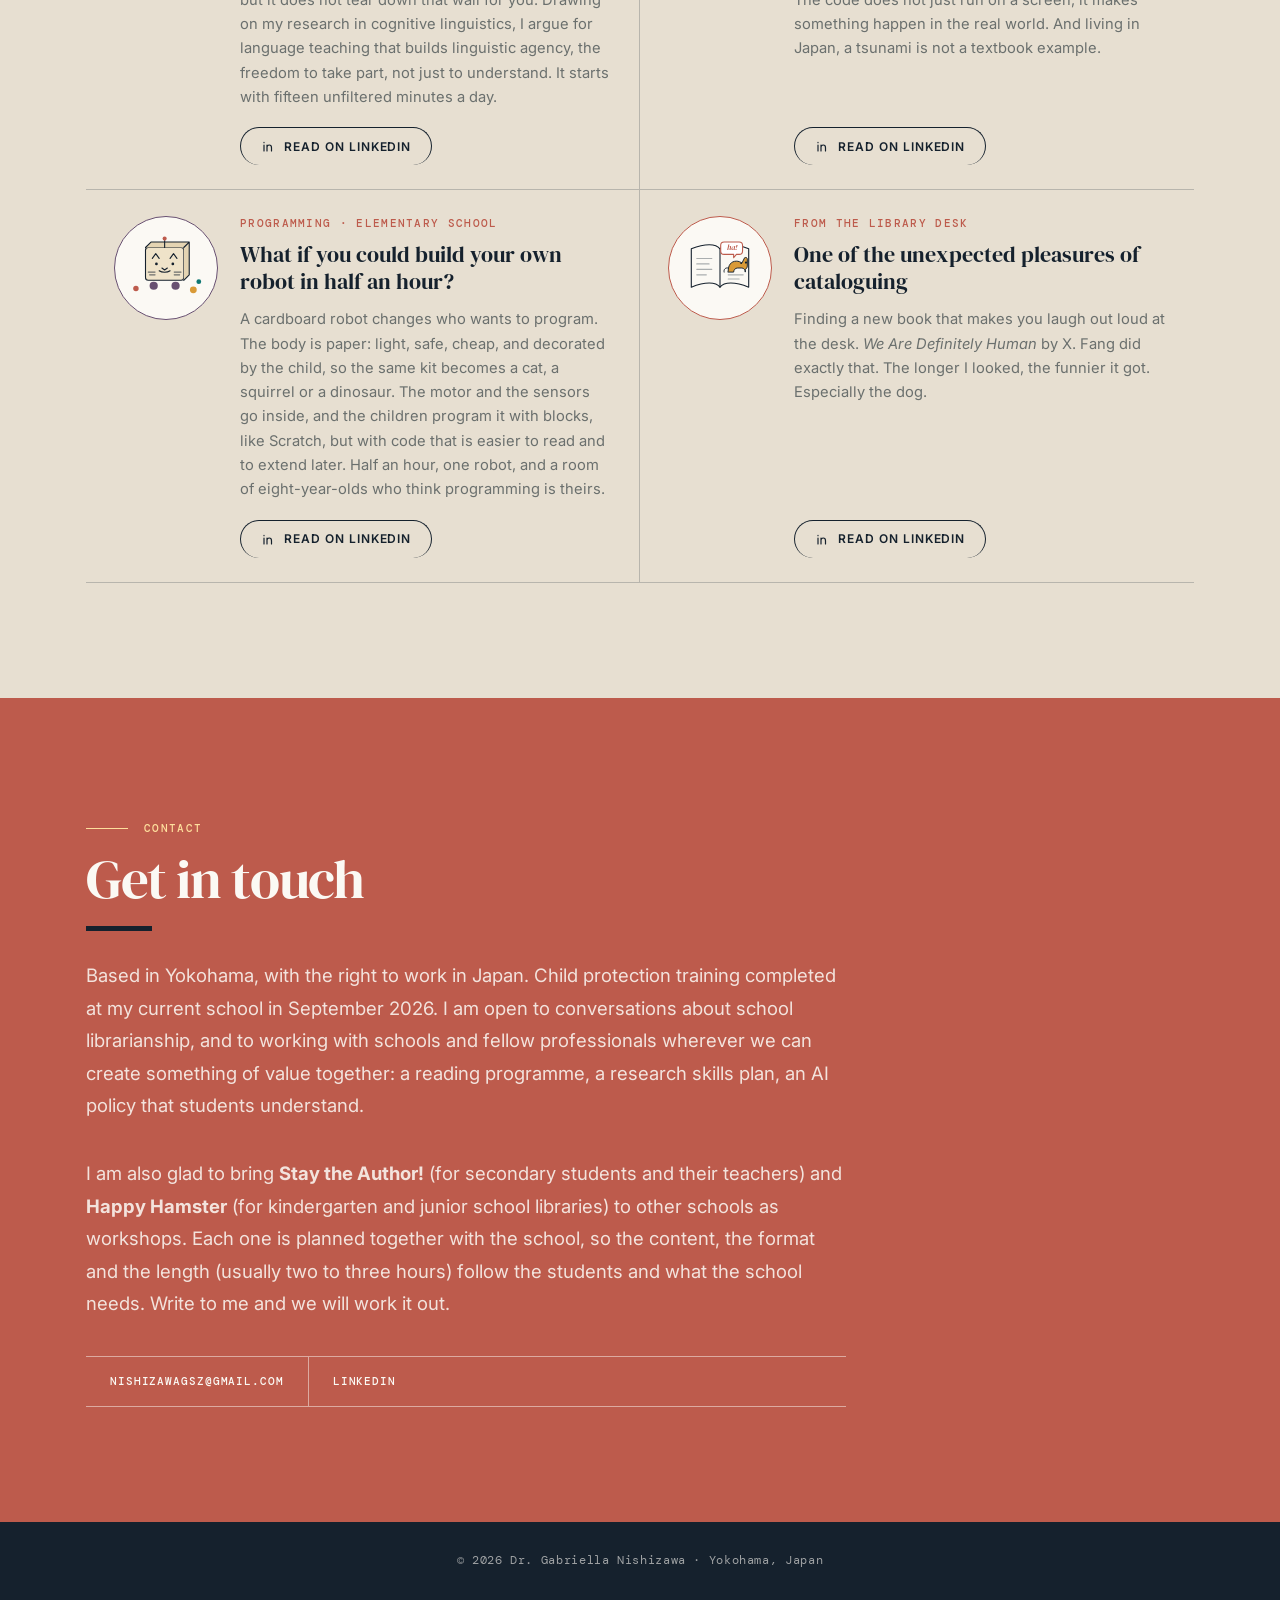
==== commit a67fe204: "Update Happy Hamster: Sammy, first lesson and the Mr Hamster clip result; fifteen years of teaching " ====
--- a/index.html
+++ b/index.html
@@ -522,10 +522,10 @@
 <p class="strands-quote">Teaching and librarianship are the same work. The teacher stands close to the learner, the librarian a step further away.</p>
 </div>
 <div class="strands-lead">
-<figure class="strands-art"><svg viewBox="0 0 1400 1441" xmlns="http://www.w3.org/2000/svg" role="img" aria-label="A figure made of four woven ribbons, surrounded by four layers labelled from the inside out: twelve years of teaching, five years in libraries, computer science teacher and app developer, and examiner"><defs><path id="lay0" d="M519.1,407.7 A181,181 0 0 1 880.9,407.7"/><path id="lay1" d="M473.1,406.1 A227,227 0 0 1 926.9,406.1"/><path id="lay2" d="M427.2,404.5 A273,273 0 0 1 972.8,404.5"/><path id="lay3" d="M381.2,402.9 A319,319 0 0 1 1018.8,402.9"/></defs><image href="assets/four-roles-layers.jpg" x="0" y="0" width="1400" height="1441"/><text font-family="Inter, sans-serif" font-size="25" font-weight="700" letter-spacing="2.5" fill="#15212d" opacity="0.85"><textPath href="#lay0" startOffset="50%" text-anchor="middle">12 YEARS OF TEACHING</textPath></text><text font-family="Inter, sans-serif" font-size="25" font-weight="700" letter-spacing="2.5" fill="#15212d" opacity="0.85"><textPath href="#lay1" startOffset="50%" text-anchor="middle">5 YEARS IN LIBRARIES</textPath></text><text font-family="Inter, sans-serif" font-size="25" font-weight="700" letter-spacing="2.5" fill="#15212d" opacity="0.85"><textPath href="#lay2" startOffset="50%" text-anchor="middle">COMPUTER SCIENCE TEACHER, APP DEVELOPER</textPath></text><text font-family="Inter, sans-serif" font-size="25" font-weight="700" letter-spacing="2.5" fill="#15212d" opacity="0.85"><textPath href="#lay3" startOffset="50%" text-anchor="middle">EXAMINER</textPath></text></svg></figure>
+<figure class="strands-art"><svg viewBox="0 0 1400 1441" xmlns="http://www.w3.org/2000/svg" role="img" aria-label="A figure made of four woven ribbons, surrounded by four layers labelled from the inside out: twelve years of teaching, five years in libraries, computer science teacher and app developer, and examiner"><defs><path id="lay0" d="M519.1,407.7 A181,181 0 0 1 880.9,407.7"/><path id="lay1" d="M473.1,406.1 A227,227 0 0 1 926.9,406.1"/><path id="lay2" d="M427.2,404.5 A273,273 0 0 1 972.8,404.5"/><path id="lay3" d="M381.2,402.9 A319,319 0 0 1 1018.8,402.9"/></defs><image href="assets/four-roles-layers.jpg" x="0" y="0" width="1400" height="1441"/><text font-family="Inter, sans-serif" font-size="25" font-weight="700" letter-spacing="2.5" fill="#15212d" opacity="0.85"><textPath href="#lay0" startOffset="50%" text-anchor="middle">15 YEARS OF TEACHING</textPath></text><text font-family="Inter, sans-serif" font-size="25" font-weight="700" letter-spacing="2.5" fill="#15212d" opacity="0.85"><textPath href="#lay1" startOffset="50%" text-anchor="middle">5 YEARS IN LIBRARIES</textPath></text><text font-family="Inter, sans-serif" font-size="25" font-weight="700" letter-spacing="2.5" fill="#15212d" opacity="0.85"><textPath href="#lay2" startOffset="50%" text-anchor="middle">COMPUTER SCIENCE TEACHER, APP DEVELOPER</textPath></text><text font-family="Inter, sans-serif" font-size="25" font-weight="700" letter-spacing="2.5" fill="#15212d" opacity="0.85"><textPath href="#lay3" startOffset="50%" text-anchor="middle">EXAMINER</textPath></text></svg></figure>
 <div>
 <p class="strands-lead-kicker">Librarian. Teacher.<br/>Examiner. Developer.</p>
-<p class="strands-lead-text">In about twelve years in classrooms and five years in school libraries I have learned this: a teacher shapes information and hands it over directly. A librarian shapes the collection, the space and the guidance that help others find and use it. <strong>Examining and developing digital tools are the same craft again, from two more sides.</strong></p>
+<p class="strands-lead-text">In about fifteen years in classrooms and five years in school libraries I have learned this: a teacher shapes information and hands it over directly. A librarian shapes the collection, the space and the guidance that help others find and use it. <strong>Examining and developing digital tools are the same craft again, from two more sides.</strong></p>
 <p class="strands-lead-text" style="margin-top:14px">If I had to draw the four, the librarian would be the shelves, the teacher the open book, the examiner the lines that run between claims, and the developer the grid underneath. They meet in one place, and that is where information turns into a person.</p>
 <p class="strands-lead-text" style="margin-top:14px">Underneath all four is a linguist. My PhD is in cognitive semantics, and Lakoff and Johnson's <em>Metaphors We Live By</em> shaped how I think about learning: we understand new things through the pictures we already carry. A library is a map, an essay is a journey, and a book has a home. I teach with those pictures on purpose, and I design information so that the picture is the first thing a learner sees.</p>
 </div>
@@ -544,7 +544,7 @@
 <div class="strand-body">
 <div class="strand-top"><h3>Teacher</h3><span class="strand-num" style="color:#b7801f">02 / 04</span></div>
 <p class="strand-sub" style="color:#b7801f">IB Diploma teacher · Extended Essay supervisor · From kindergarten to the Diploma</p>
-<p>About twelve years of classroom teaching, as an IB Diploma Programme teacher and in the European Schools: language, literature and drama, then computer science, and two years with Grades 2 to 4 at a Hungarian weekend school in Germany. I supervised Extended Essays and marked internal assessments. Today my learners are the youngest: kindergarten and junior school children in the library, and it is for the kindergarten that I wrote Happy Hamster.</p><p>In the European Schools I also worked on curriculum: I took part in renewing the Language 1 Hungarian syllabus, together with the other Hungarian teachers of the system.</p>
+<p>About fifteen years of classroom teaching, in Hungarian schools, as an IB Diploma Programme teacher and in the European Schools: language, literature and drama, then computer science, and two years with Grades 2 to 4 at a Hungarian weekend school in Germany. I supervised Extended Essays and marked internal assessments. Today my learners are the youngest: kindergarten and junior school children in the library, and it is for the kindergarten that I wrote Happy Hamster.</p><p>In the European Schools I also worked on curriculum: I took part in renewing the Language 1 Hungarian syllabus, together with the other Hungarian teachers of the system.</p>
 </div>
 </div>
 <div class="strand-card">
@@ -707,7 +707,7 @@
 <li>Find the book that makes a reluctant reader come back for another one.</li>
 <li>Turn a vague topic into a question that can be researched, and tell a reliable source from one that only sounds reliable.</li>
 <li>Cite, reference and declare AI use without fear, because they understand why it matters, and get real support with the Personal Project and the Extended Essay.</li>
-<li>For the youngest: learn where books live, with a story and a small robot hamster. That is Happy Hamster, the kindergarten library programme built on my own picture-book stories.</li>
+<li>For the youngest: learn where books live, with a story and a small robot. That is Happy Hamster, the kindergarten library programme built on my own picture-book stories.</li>
 </ul>
 </div>
 </div>
@@ -834,7 +834,7 @@
 <div class="why-cell-top why-top-4"></div>
 <div class="why-cell-body">
 <h3><span class="why-num" style="background:#d9644f">4</span>The librarian plans with teachers</h3>
-<p>In twelve years of teaching I rarely had a librarian in the room when I set a research task, and I felt that gap every time. The library lesson I want to give is the one I wanted to receive: the teacher brings the unit and the question, the librarian brings the sources, the search strategies and the integrity checks, and both of them are in the room.</p>
+<p>In fifteen years of teaching I rarely had a librarian in the room when I set a research task, and I felt that gap every time. The library lesson I want to give is the one I wanted to receive: the teacher brings the unit and the question, the librarian brings the sources, the search strategies and the integrity checks, and both of them are in the room.</p>
 </div>
 </div>
 </div>
@@ -868,11 +868,12 @@
 <li>A library programme for kindergarten children, built on my own picture-book stories. The first story, <em>Mr Hamster and the Crying Book</em>, is about a little blue book that a child took off the shelf, looked at and left on the floor, and about the hamster who lives on the librarian's desk and helps the book find its way home.</li>
 </ul>
 <details class="fold"><summary>More about the lesson and the robot</summary><ul>
-<li>After the story, the children do tasks with Story-Bot, Hammy's robot friend (a TaleBot Pro). They guide it to bring the lost book back to its place, next to its friend. The first theme is simple: a book you take off the shelf has a home, and you can take it back there.</li>
-<li>This is robot-assisted learning, not robotics. The children do not build the robot and do not learn to code. They tell Story-Bot, step by step, how to get from the reading corner to the right shelf. That is a first, playful algorithm, and its purpose is to teach logical thinking at an age when it still feels like a game. The whole lesson is screen-free: a book, a story, a robot on the carpet and the children's own words. The robot is a helper in the lesson, a friend of the hamster from the story, and a patient one. The other aim is that a four-year-old leaves the library wanting the next book.</li>
+<li>After the story, the children do tasks with Sammy, Hammy's robot friend (a TaleBot Pro). They guide it to bring the lost book back to its place, next to its friend. The first theme is simple: a book you take off the shelf has a home, and you can take it back there.</li>
+<li>This is robot-assisted learning, not robotics. The children do not build the robot and do not learn to code. They tell Sammy, step by step, how to get from the reading corner to the right shelf. That is a first, playful algorithm, and its purpose is to teach logical thinking at an age when it still feels like a game. The whole lesson is screen-free: a book, a story, a robot on the carpet and the children's own words. The robot is a helper in the lesson, a friend of the hamster from the story, and a patient one. The other aim is that a four-year-old leaves the library wanting the next book.</li>
+<li>The first lesson ran with a K4 class in November 2026. The same month I made a short stop-motion clip, <em>Mr Hamster's Book Mission</em>, in which the hamster sets off for the shelf of a popular series; the teacher librarian used it in four Grade 2 to 4 library lessons, and by the end of the day 15 of the library's 17 copies of the series were out on loan.</li>
 </ul></details>
 
-<div class="card-foot"><div class="scene" id="scene-hh"><svg class="scene-svg" viewBox="0 0 640 300" xmlns="http://www.w3.org/2000/svg" role="img" aria-label="A library shelf. A small blue book lies on the floor. Mr Hamster, a small robot, follows the children's four steps and brings the book back to its place next to its friend.">
+<div class="card-foot"><div class="scene" id="scene-hh"><svg class="scene-svg" viewBox="0 0 640 300" xmlns="http://www.w3.org/2000/svg" role="img" aria-label="A library shelf. A small blue book lies on the floor. Sammy, a small robot and Mr Hamster's friend, follows the children's four steps and brings the book back to its place next to its friend.">
 <rect x="0" y="0" width="640" height="300" fill="#fbf9f4"/>
 <path d="M20,250 H620" stroke="#15212d" stroke-width="2" stroke-linecap="round"/>
 <rect x="420" y="60" width="180" height="190" fill="#fff" stroke="#15212d" stroke-width="2"/>
@@ -1435,10 +1436,10 @@
 <p class="strands-quote">A tanítás és a könyvtárosság ugyanaz a munka. A tanár közel áll a tanulóhoz, a könyvtáros egy lépéssel távolabb.</p>
 </div>
 <div class="strands-lead">
-<figure class="strands-art"><svg viewBox="0 0 1400 1441" xmlns="http://www.w3.org/2000/svg" role="img" aria-label="Négy összefonódó szalagból álló alak, körülötte négy réteg, belülről kifelé: tizenkét év tanítás, öt év könyvtárban, informatikatanár és appfejlesztő, vizsgáztató"><defs><path id="lay0" d="M519.1,407.7 A181,181 0 0 1 880.9,407.7"/><path id="lay1" d="M473.1,406.1 A227,227 0 0 1 926.9,406.1"/><path id="lay2" d="M427.2,404.5 A273,273 0 0 1 972.8,404.5"/><path id="lay3" d="M381.2,402.9 A319,319 0 0 1 1018.8,402.9"/></defs><image href="assets/four-roles-layers.jpg" x="0" y="0" width="1400" height="1441"/><text font-family="Inter, sans-serif" font-size="25" font-weight="700" letter-spacing="2.5" fill="#15212d" opacity="0.85"><textPath href="#lay0" startOffset="50%" text-anchor="middle">12 ÉV TANÍTÁS</textPath></text><text font-family="Inter, sans-serif" font-size="25" font-weight="700" letter-spacing="2.5" fill="#15212d" opacity="0.85"><textPath href="#lay1" startOffset="50%" text-anchor="middle">5 ÉV KÖNYVTÁRBAN</textPath></text><text font-family="Inter, sans-serif" font-size="25" font-weight="700" letter-spacing="2.5" fill="#15212d" opacity="0.85"><textPath href="#lay2" startOffset="50%" text-anchor="middle">INFORMATIKATANÁR, APPFEJLESZTŐ</textPath></text><text font-family="Inter, sans-serif" font-size="25" font-weight="700" letter-spacing="2.5" fill="#15212d" opacity="0.85"><textPath href="#lay3" startOffset="50%" text-anchor="middle">VIZSGÁZTATÓ</textPath></text></svg></figure>
+<figure class="strands-art"><svg viewBox="0 0 1400 1441" xmlns="http://www.w3.org/2000/svg" role="img" aria-label="Négy összefonódó szalagból álló alak, körülötte négy réteg, belülről kifelé: tizenkét év tanítás, öt év könyvtárban, informatikatanár és appfejlesztő, vizsgáztató"><defs><path id="lay0" d="M519.1,407.7 A181,181 0 0 1 880.9,407.7"/><path id="lay1" d="M473.1,406.1 A227,227 0 0 1 926.9,406.1"/><path id="lay2" d="M427.2,404.5 A273,273 0 0 1 972.8,404.5"/><path id="lay3" d="M381.2,402.9 A319,319 0 0 1 1018.8,402.9"/></defs><image href="assets/four-roles-layers.jpg" x="0" y="0" width="1400" height="1441"/><text font-family="Inter, sans-serif" font-size="25" font-weight="700" letter-spacing="2.5" fill="#15212d" opacity="0.85"><textPath href="#lay0" startOffset="50%" text-anchor="middle">15 ÉV TANÍTÁS</textPath></text><text font-family="Inter, sans-serif" font-size="25" font-weight="700" letter-spacing="2.5" fill="#15212d" opacity="0.85"><textPath href="#lay1" startOffset="50%" text-anchor="middle">5 ÉV KÖNYVTÁRBAN</textPath></text><text font-family="Inter, sans-serif" font-size="25" font-weight="700" letter-spacing="2.5" fill="#15212d" opacity="0.85"><textPath href="#lay2" startOffset="50%" text-anchor="middle">INFORMATIKATANÁR, APPFEJLESZTŐ</textPath></text><text font-family="Inter, sans-serif" font-size="25" font-weight="700" letter-spacing="2.5" fill="#15212d" opacity="0.85"><textPath href="#lay3" startOffset="50%" text-anchor="middle">VIZSGÁZTATÓ</textPath></text></svg></figure>
 <div>
 <p class="strands-lead-kicker">Könyvtáros. Tanár.<br/>Vizsgáztató. Fejlesztő.</p>
-<p class="strands-lead-text">Nagyjából tizenkét év tanítás és öt év iskolai könyvtári munka tanított meg erre: a tanár megformálja az információt, és közvetlenül adja át. A könyvtáros a gyűjteményt, a teret és az útmutatást formálja, amelyek segítségével mások megtalálják és használják. <strong>A vizsgáztatás és a digitális eszközök fejlesztése ugyanez a mesterség, két további oldalról.</strong></p>
+<p class="strands-lead-text">Nagyjából tizenöt év tanítás és öt év iskolai könyvtári munka tanított meg erre: a tanár megformálja az információt, és közvetlenül adja át. A könyvtáros a gyűjteményt, a teret és az útmutatást formálja, amelyek segítségével mások megtalálják és használják. <strong>A vizsgáztatás és a digitális eszközök fejlesztése ugyanez a mesterség, két további oldalról.</strong></p>
 <p class="strands-lead-text" style="margin-top:14px">Ha le kellene rajzolnom a négyet, a könyvtáros lenne a polcok, a tanár a nyitott könyv, a vizsgáztató az állítások között futó vonalak, a fejlesztő pedig a rács alattuk. Egy pontban találkoznak, és ott lesz az információból ember.</p>
 <p class="strands-lead-text" style="margin-top:14px">Mind a négy alatt egy nyelvész van. A doktorimat kognitív szemantikából írtam, és Lakoff és Johnson <em>Metaphors We Live By</em> című könyve alakította, ahogyan a tanulásról gondolkodom: az újat a már bennünk élő képeken keresztül értjük meg. A könyvtár térkép, az esszé utazás, a könyvnek pedig otthona van. Szándékosan ezekkel a képekkel tanítok, és úgy tervezem az információt, hogy a kép legyen az első, amit a tanuló meglát.</p>
 </div>
@@ -1457,7 +1458,7 @@
 <div class="strand-body">
 <div class="strand-top"><h3>Tanár</h3><span class="strand-num" style="color:#b7801f">02 / 04</span></div>
 <p class="strand-sub" style="color:#b7801f">IB Diploma Programme tanár · Extended Essay témavezető · Az óvodától a Diplomáig</p>
-<p>Nagyjából tizenkét év osztálytermi tanítás, IB Diploma Programme tanárként és az Európai Iskolákban: nyelv, irodalom és dráma, majd informatika, és két év 2–4. osztályosokkal egy németországi hétvégi magyar iskolában. Extended Essay-ket vezettem és belső értékeléseket javítottam. Ma a legkisebbeket tanítom: óvodásokat és alsósokat a könyvtárban, és az óvodásoknak írtam a Happy Hamstert.</p><p>Az Európai Iskolákban tantervi munkát is végeztem: részt vettem az L1 magyar tanterv megújításában, a rendszer többi magyartanárával együtt.</p>
+<p>Nagyjából tizenöt év osztálytermi tanítás, magyar iskolákban, IB Diploma Programme tanárként és az Európai Iskolákban: nyelv, irodalom és dráma, majd informatika, és két év 2–4. osztályosokkal egy németországi hétvégi magyar iskolában. Extended Essay-ket vezettem és belső értékeléseket javítottam. Ma a legkisebbeket tanítom: óvodásokat és alsósokat a könyvtárban, és az óvodásoknak írtam a Happy Hamstert.</p><p>Az Európai Iskolákban tantervi munkát is végeztem: részt vettem az L1 magyar tanterv megújításában, a rendszer többi magyartanárával együtt.</p>
 </div>
 </div>
 <div class="strand-card">
@@ -1620,7 +1621,7 @@
 <li>Megtalálni azt a könyvet, amiért a vonakodó olvasó visszajön egy másikért.</li>
 <li>Egy homályos témából kutatható kérdést csinálni, és megkülönböztetni a megbízható forrást attól, amelyik csak annak hangzik.</li>
 <li>Félelem nélkül idézni, hivatkozni és jelezni az AI-használatot, mert értik, miért számít, és valódi segítséget kapni a Personal Projecthez és az Extended Essay-hez.</li>
-<li>A legkisebbeknek: megtanulni, hol laknak a könyvek, egy mesével és egy kis robothörcsöggel. Ez a Happy Hamster, a saját képeskönyv-meséimre épülő óvodai könyvtári program.</li>
+<li>A legkisebbeknek: megtanulni, hol laknak a könyvek, egy mesével és egy kis robottal. Ez a Happy Hamster, a saját képeskönyv-meséimre épülő óvodai könyvtári program.</li>
 </ul>
 </div>
 </div>
@@ -1781,11 +1782,12 @@
 <li>Óvodásoknak szóló könyvtári program, saját képeskönyv-meséimre építve. Az első mese, a <em>Mr Hamster és a síró könyv</em>, egy kis kék könyvről szól, amelyet egy gyerek levett a polcról, megnézett és a padlón hagyott, és a hörcsögről, aki a könyvtáros asztalán lakik, és segít a könyvnek hazatalálni.</li>
 </ul>
 <details class="fold"><summary>Bővebben a foglalkozásról és a robotról</summary><ul>
-<li>A mese után a gyerekek Story-Bottal, Hammy robotbarátjával (egy TaleBot Próval) dolgoznak. Úgy irányítják, hogy visszavigye az elveszett könyvet a helyére, a barátja mellé. Az első téma egyszerű: a polcról levett könyvnek otthona van, és vissza lehet vinni oda.</li>
-<li>Ez robot-asszisztált tanulás, nem robotika. A gyerekek nem építik meg a robotot, és nem tanulnak kódolni. Lépésről lépésre elmondják Story-Botnak, hogyan jusson el az olvasósarokból a megfelelő polcig. Ez egy első, játékos algoritmus, és a célja az, hogy a logikus gondolkodást tanítsa abban a korban, amikor ez még játéknak tűnik. Az egész foglalkozás képernyőmentes: egy könyv, egy mese, egy robot a szőnyegen és a gyerekek saját szavai. A robot a foglalkozás segítője, a mesebeli hörcsög barátja, és nagyon türelmes. A másik cél, hogy a négyéves úgy menjen el a könyvtárból, hogy a következő könyvet is akarja.</li>
+<li>A mese után a gyerekek Sammyvel, Hammy robotbarátjával (egy TaleBot Próval) dolgoznak. Úgy irányítják, hogy visszavigye az elveszett könyvet a helyére, a barátja mellé. Az első téma egyszerű: a polcról levett könyvnek otthona van, és vissza lehet vinni oda.</li>
+<li>Ez robot-asszisztált tanulás, nem robotika. A gyerekek nem építik meg a robotot, és nem tanulnak kódolni. Lépésről lépésre elmondják Sammynek, hogyan jusson el az olvasósarokból a megfelelő polcig. Ez egy első, játékos algoritmus, és a célja az, hogy a logikus gondolkodást tanítsa abban a korban, amikor ez még játéknak tűnik. Az egész foglalkozás képernyőmentes: egy könyv, egy mese, egy robot a szőnyegen és a gyerekek saját szavai. A robot a foglalkozás segítője, a mesebeli hörcsög barátja, és nagyon türelmes. A másik cél, hogy a négyéves úgy menjen el a könyvtárból, hogy a következő könyvet is akarja.</li>
+<li>Az első foglalkozás egy K4-es csoporttal zajlott 2026 novemberében. Ugyanebben a hónapban készítettem egy rövid stop-motion klipet, a <em>Mr Hamster's Book Mission</em>t, amelyben a hörcsög elindul egy népszerű sorozat polcához; a könyvtárostanár négy 2–4. osztályos könyvtári órán használta, és a nap végére a sorozat 17 könyvtári példányából 15 volt kikölcsönözve.</li>
 </ul></details>
 
-<div class="card-foot"><div class="scene" id="scene-hh"><svg class="scene-svg" viewBox="0 0 640 300" xmlns="http://www.w3.org/2000/svg" role="img" aria-label="Egy könyvtári polc. Egy kis kék könyv fekszik a padlón. Mr Hamster, a kis robot, a gyerekek négy lépését követve visszaviszi a könyvet a helyére, a barátja mellé.">
+<div class="card-foot"><div class="scene" id="scene-hh"><svg class="scene-svg" viewBox="0 0 640 300" xmlns="http://www.w3.org/2000/svg" role="img" aria-label="Egy könyvtári polc. Egy kis kék könyv fekszik a padlón. Sammy, a kis robot, Mr Hamster barátja, a gyerekek négy lépését követve visszaviszi a könyvet a helyére, a barátja mellé.">
 <rect x="0" y="0" width="640" height="300" fill="#fbf9f4"/>
 <path d="M20,250 H620" stroke="#15212d" stroke-width="2" stroke-linecap="round"/>
 <rect x="420" y="60" width="180" height="190" fill="#fff" stroke="#15212d" stroke-width="2"/>
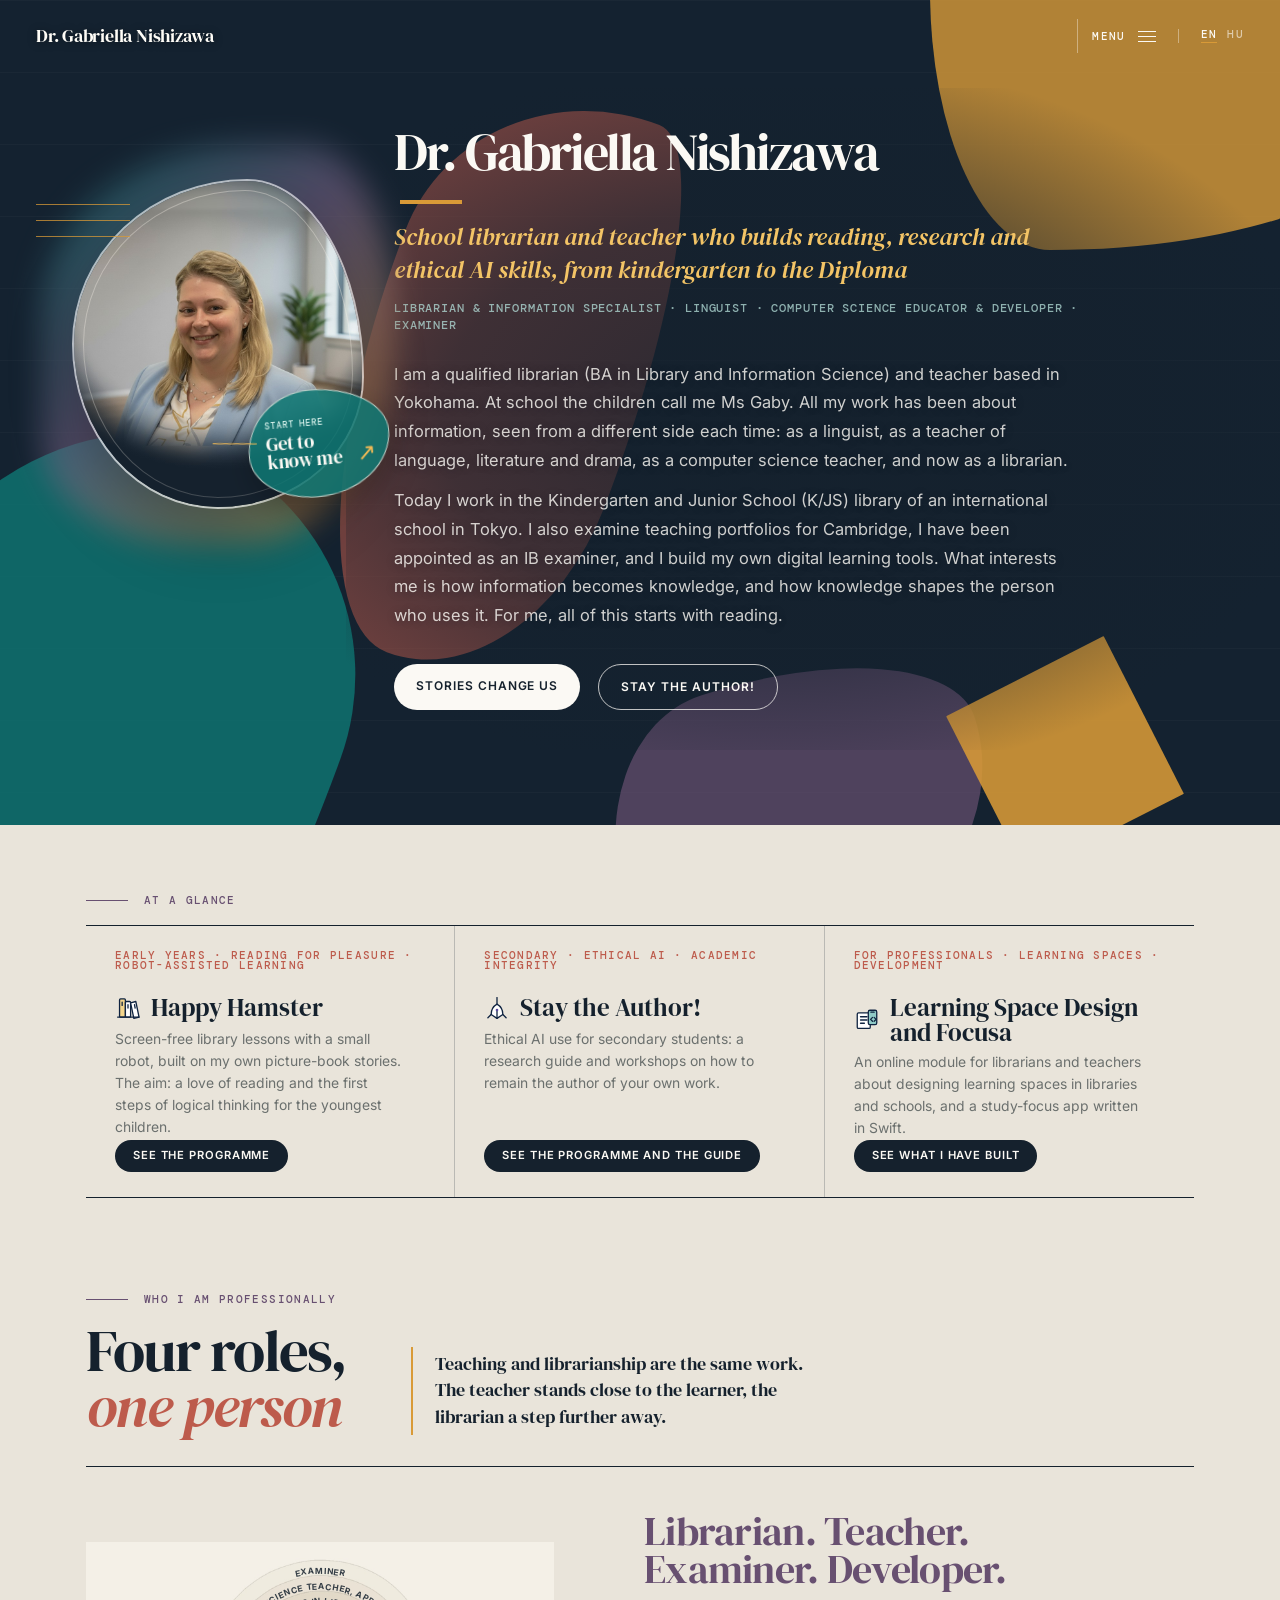
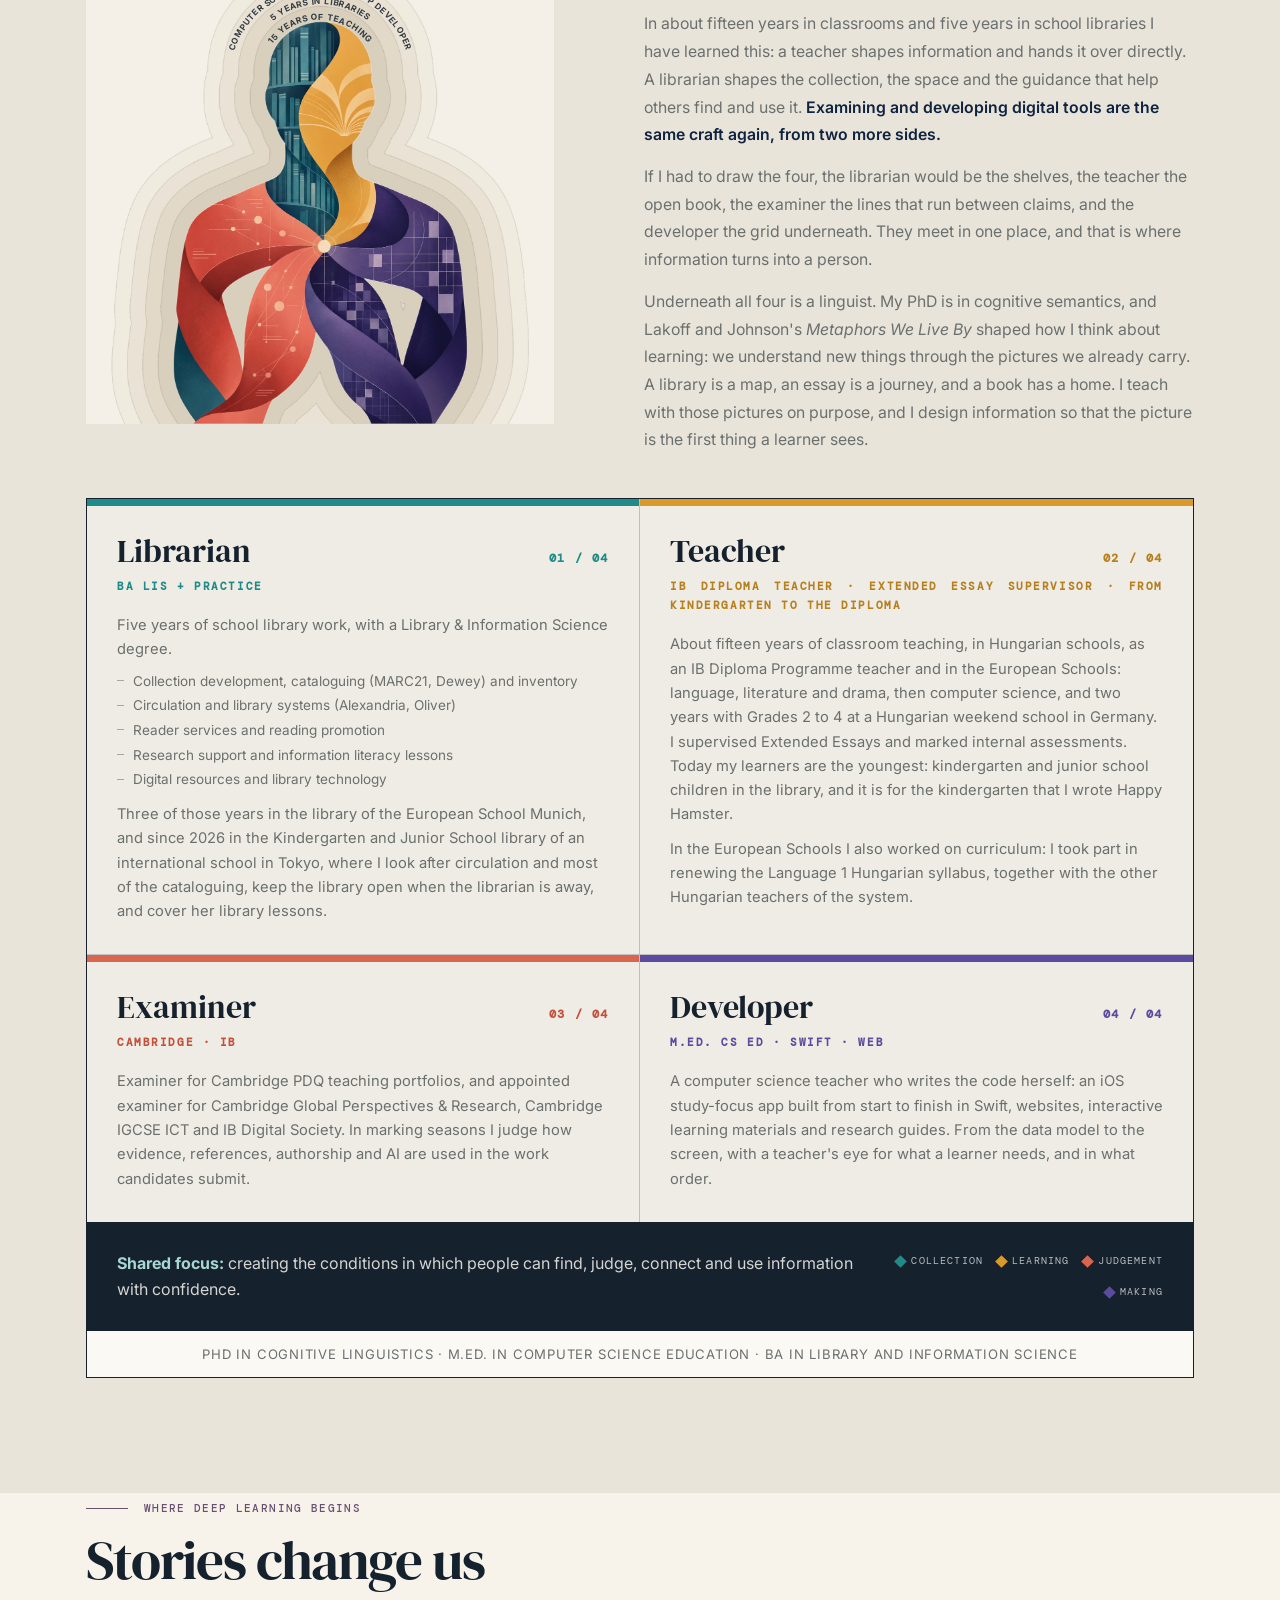
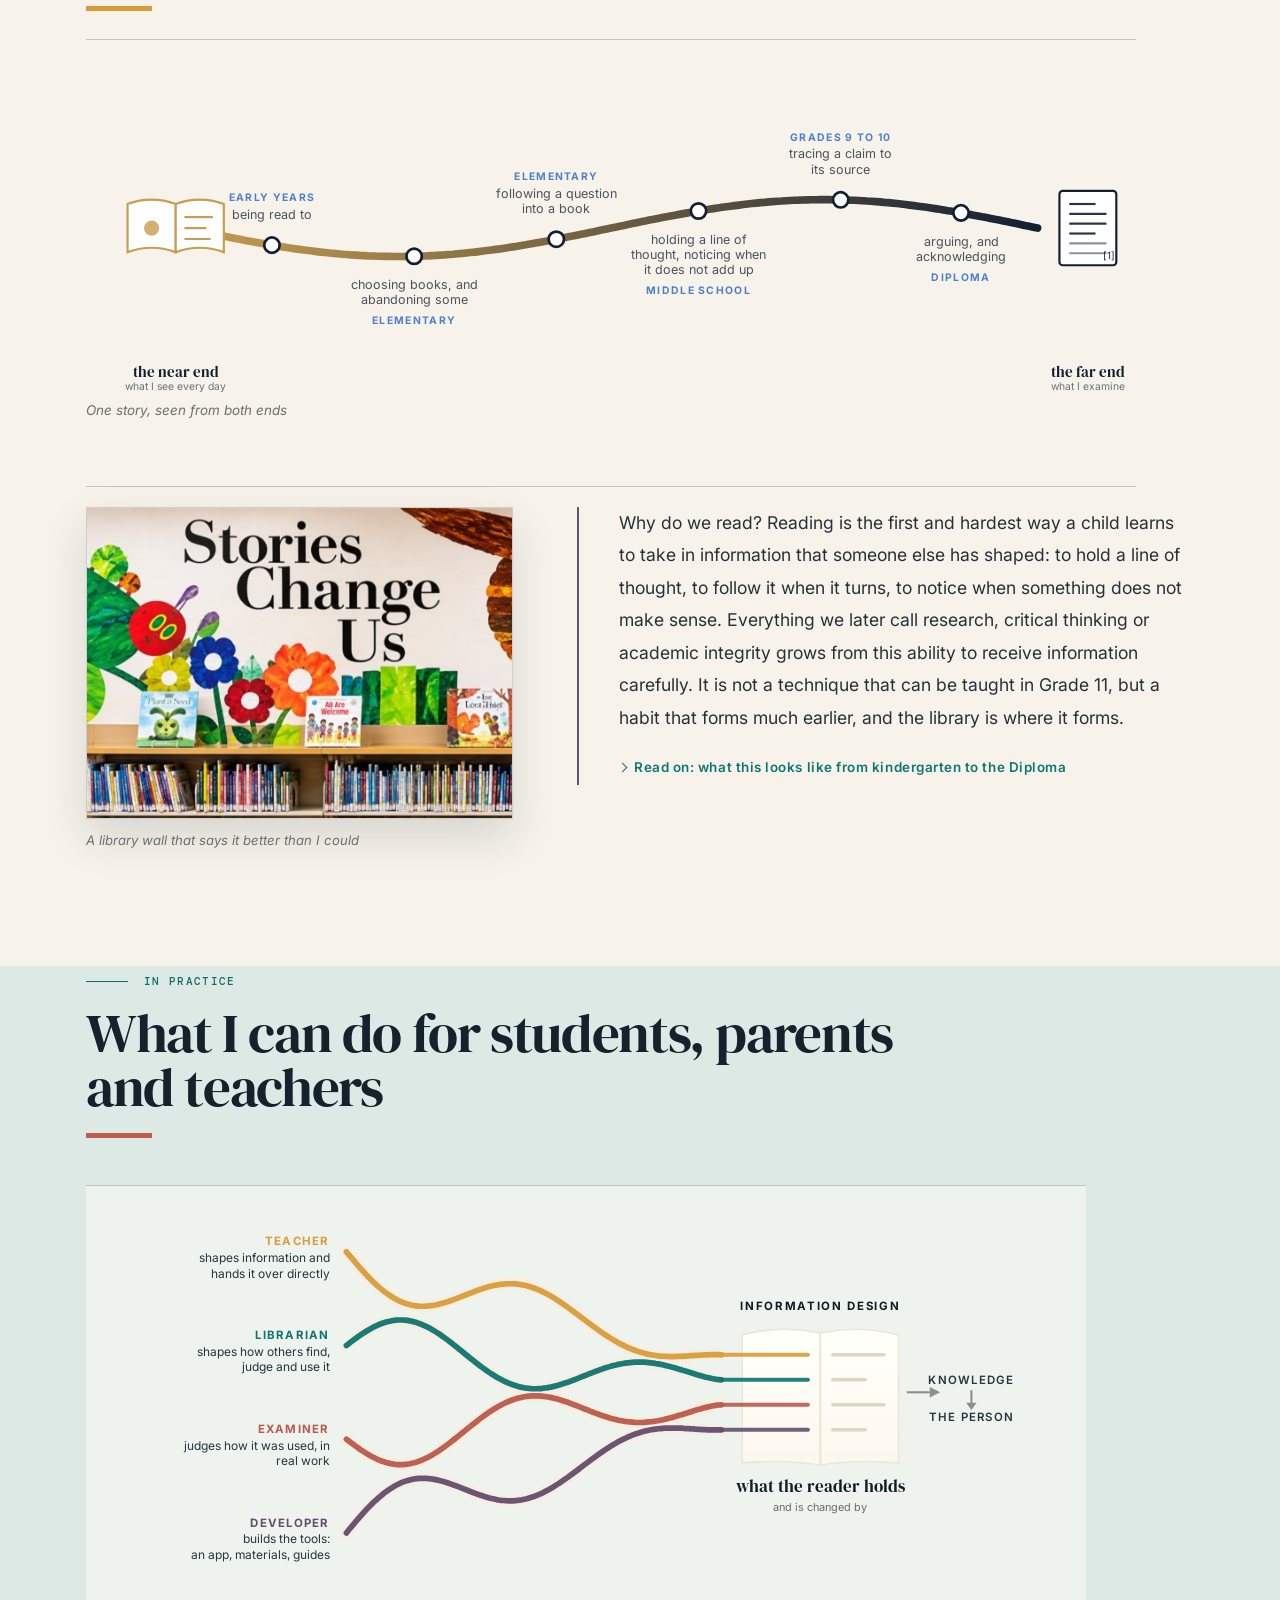
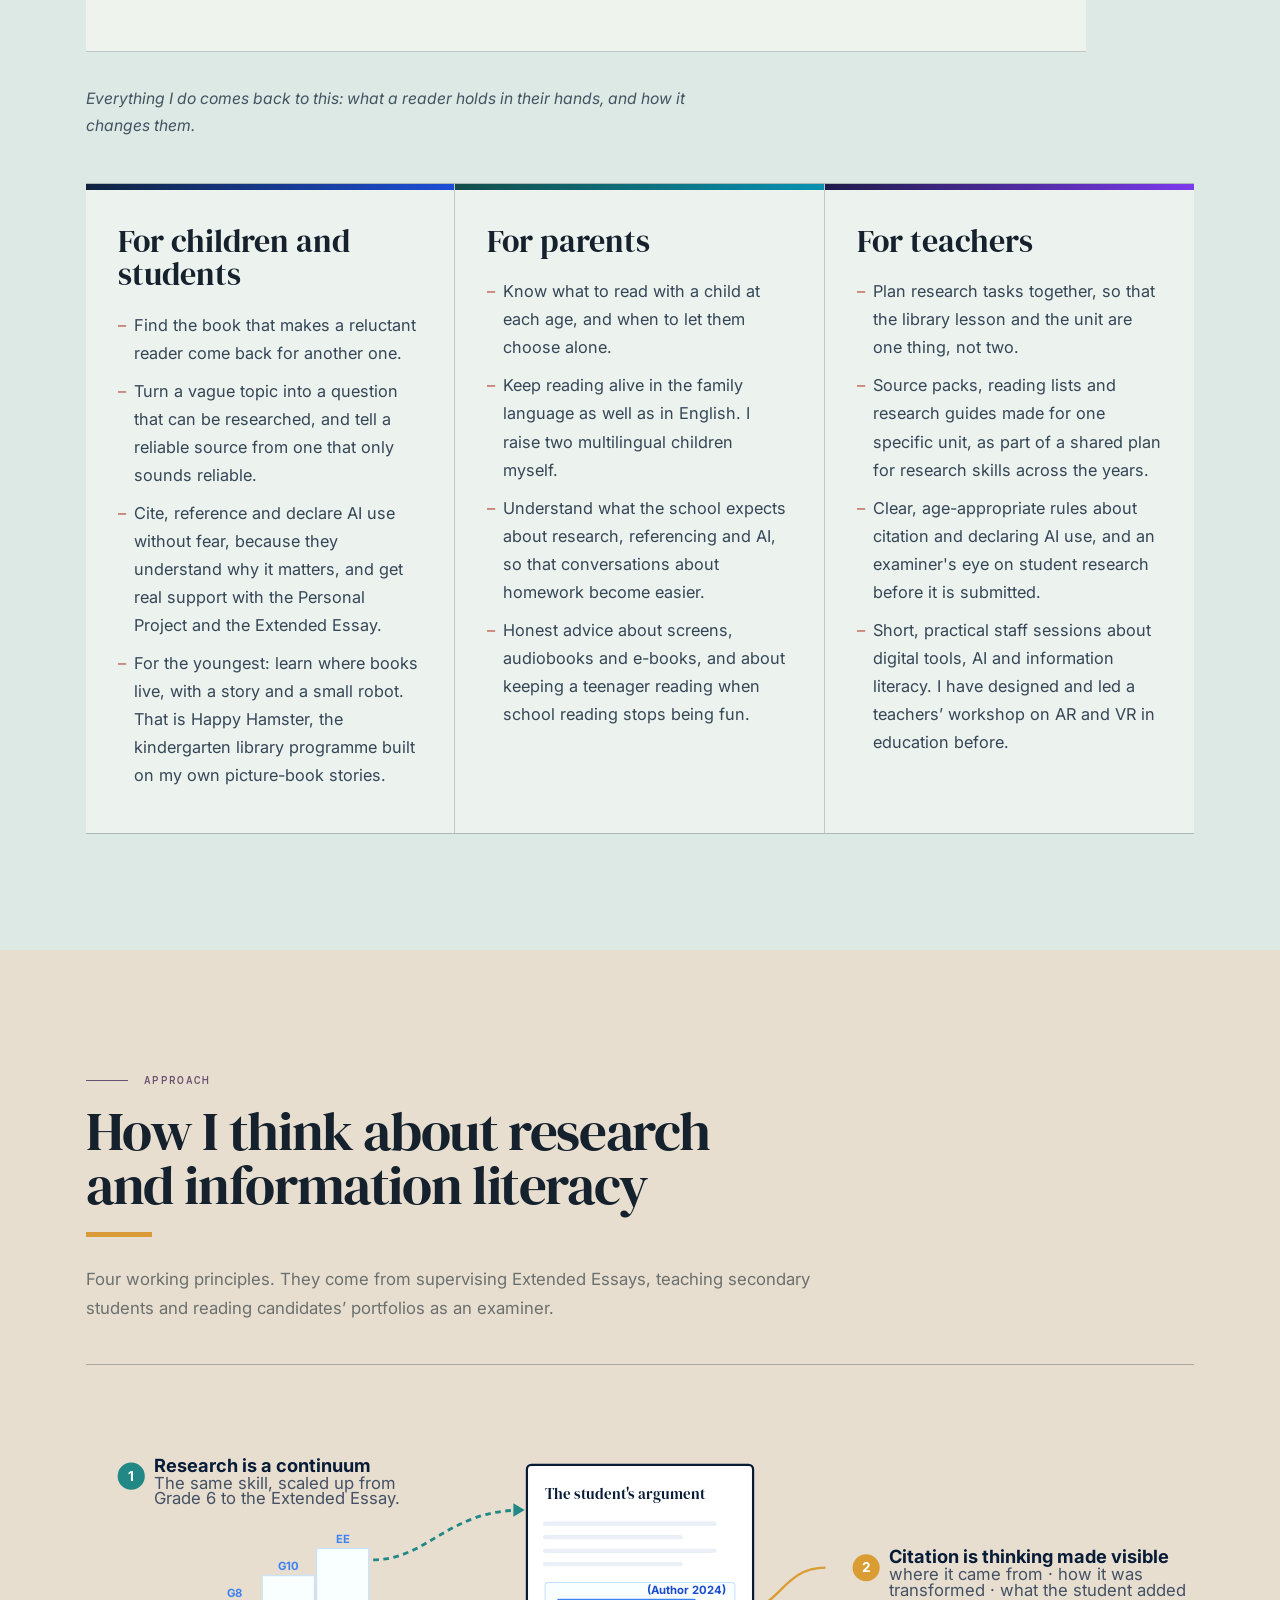
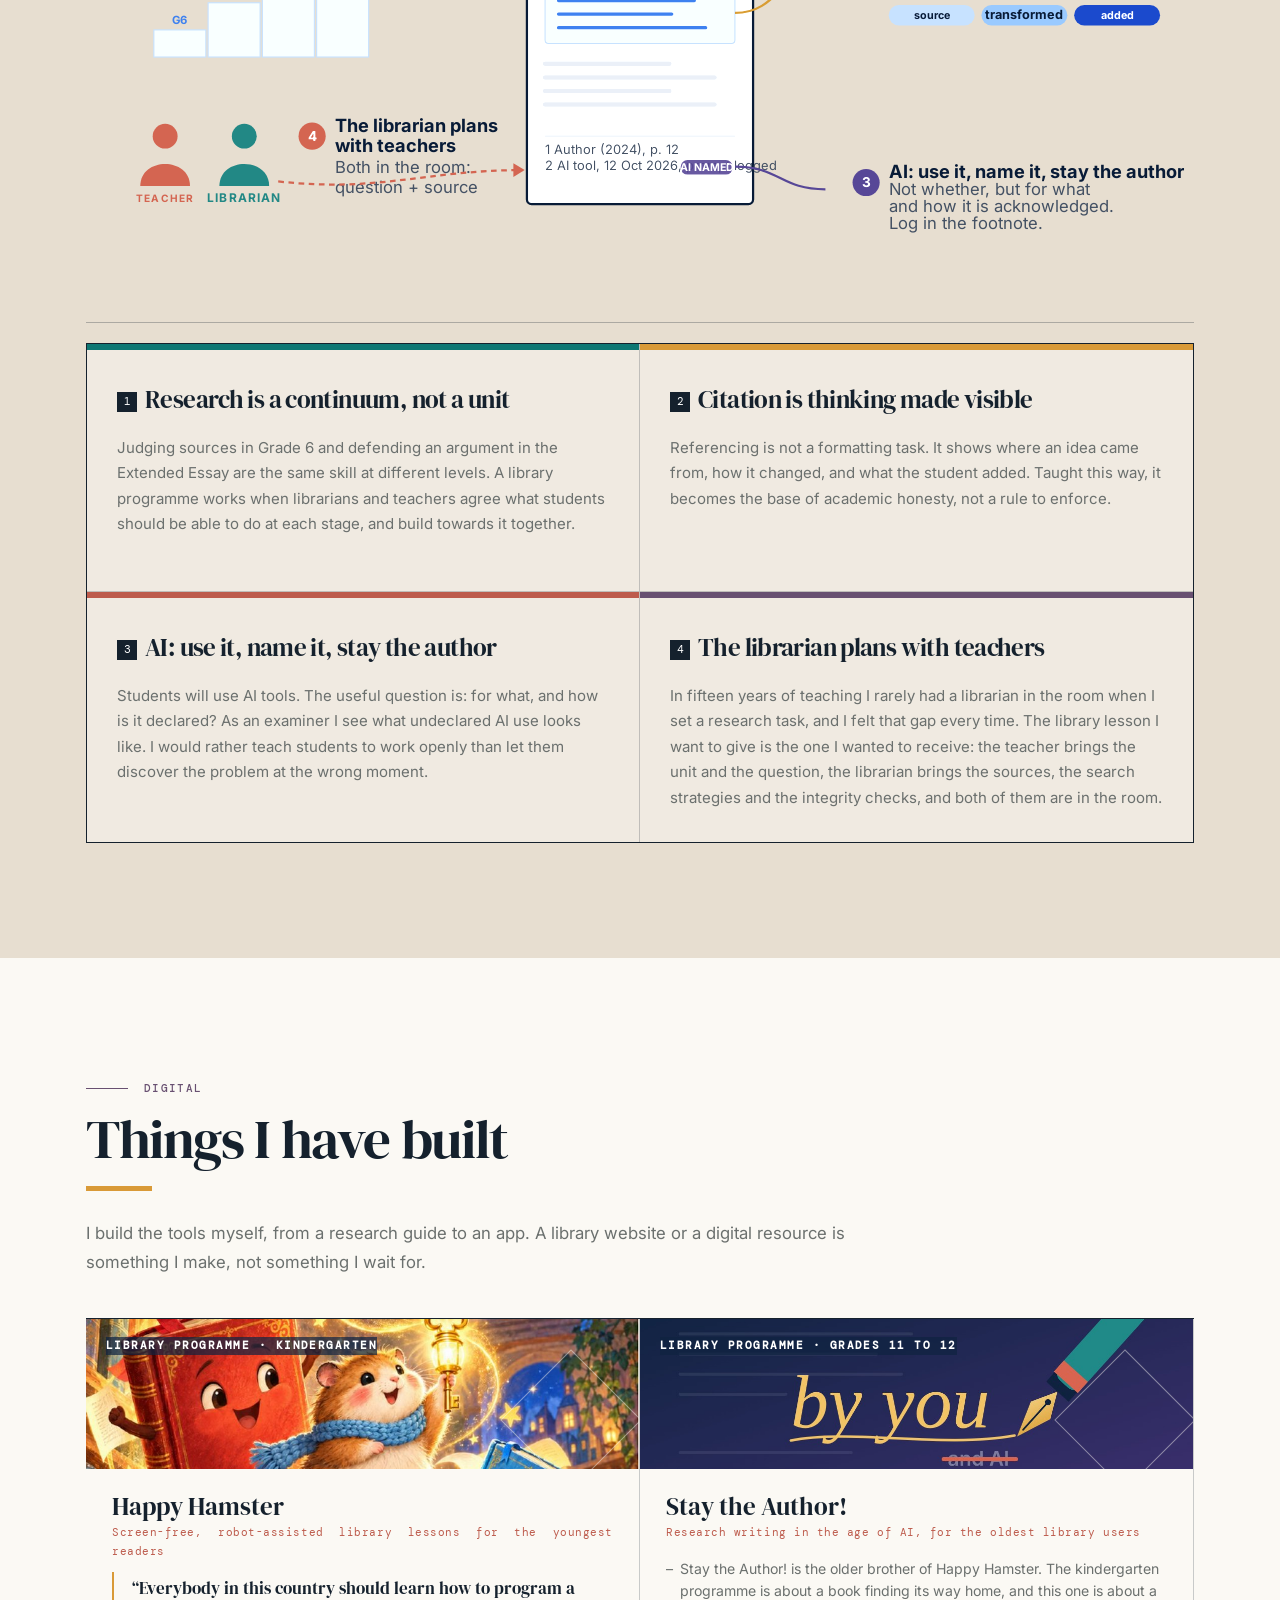
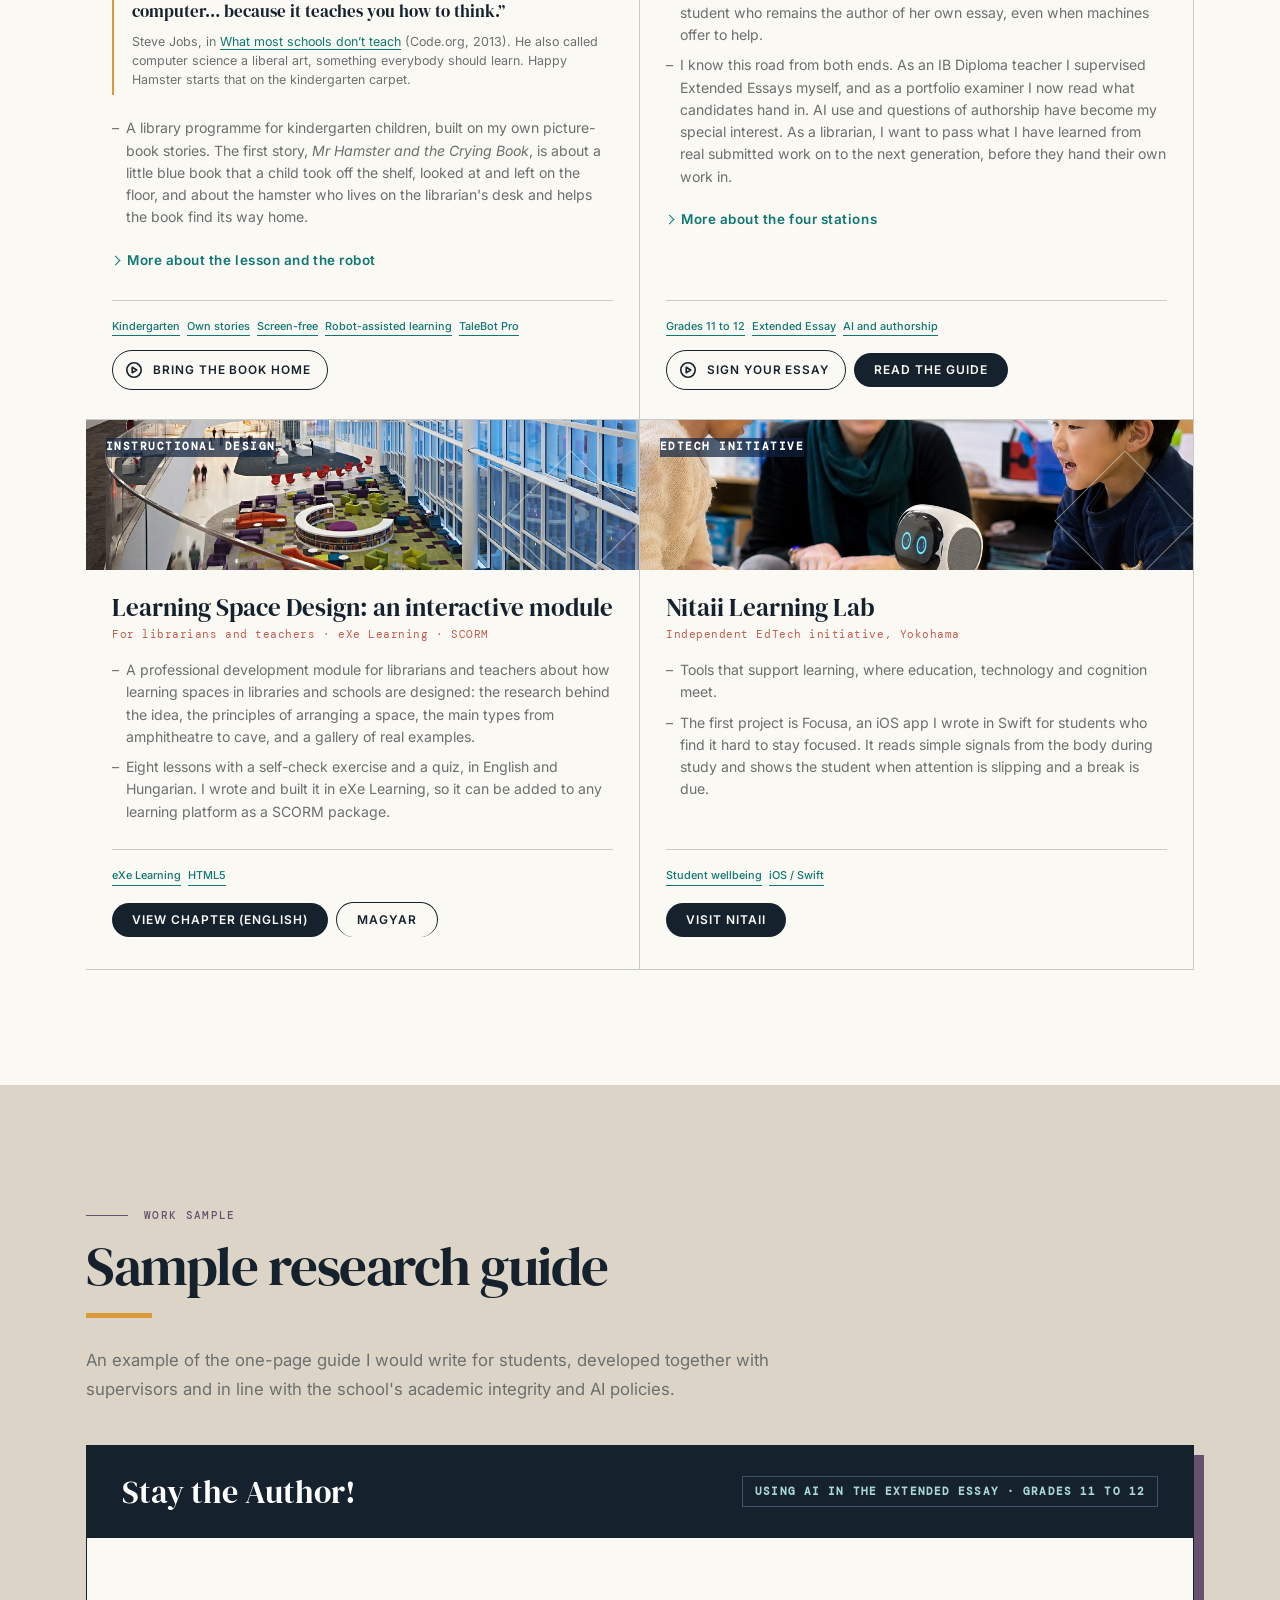
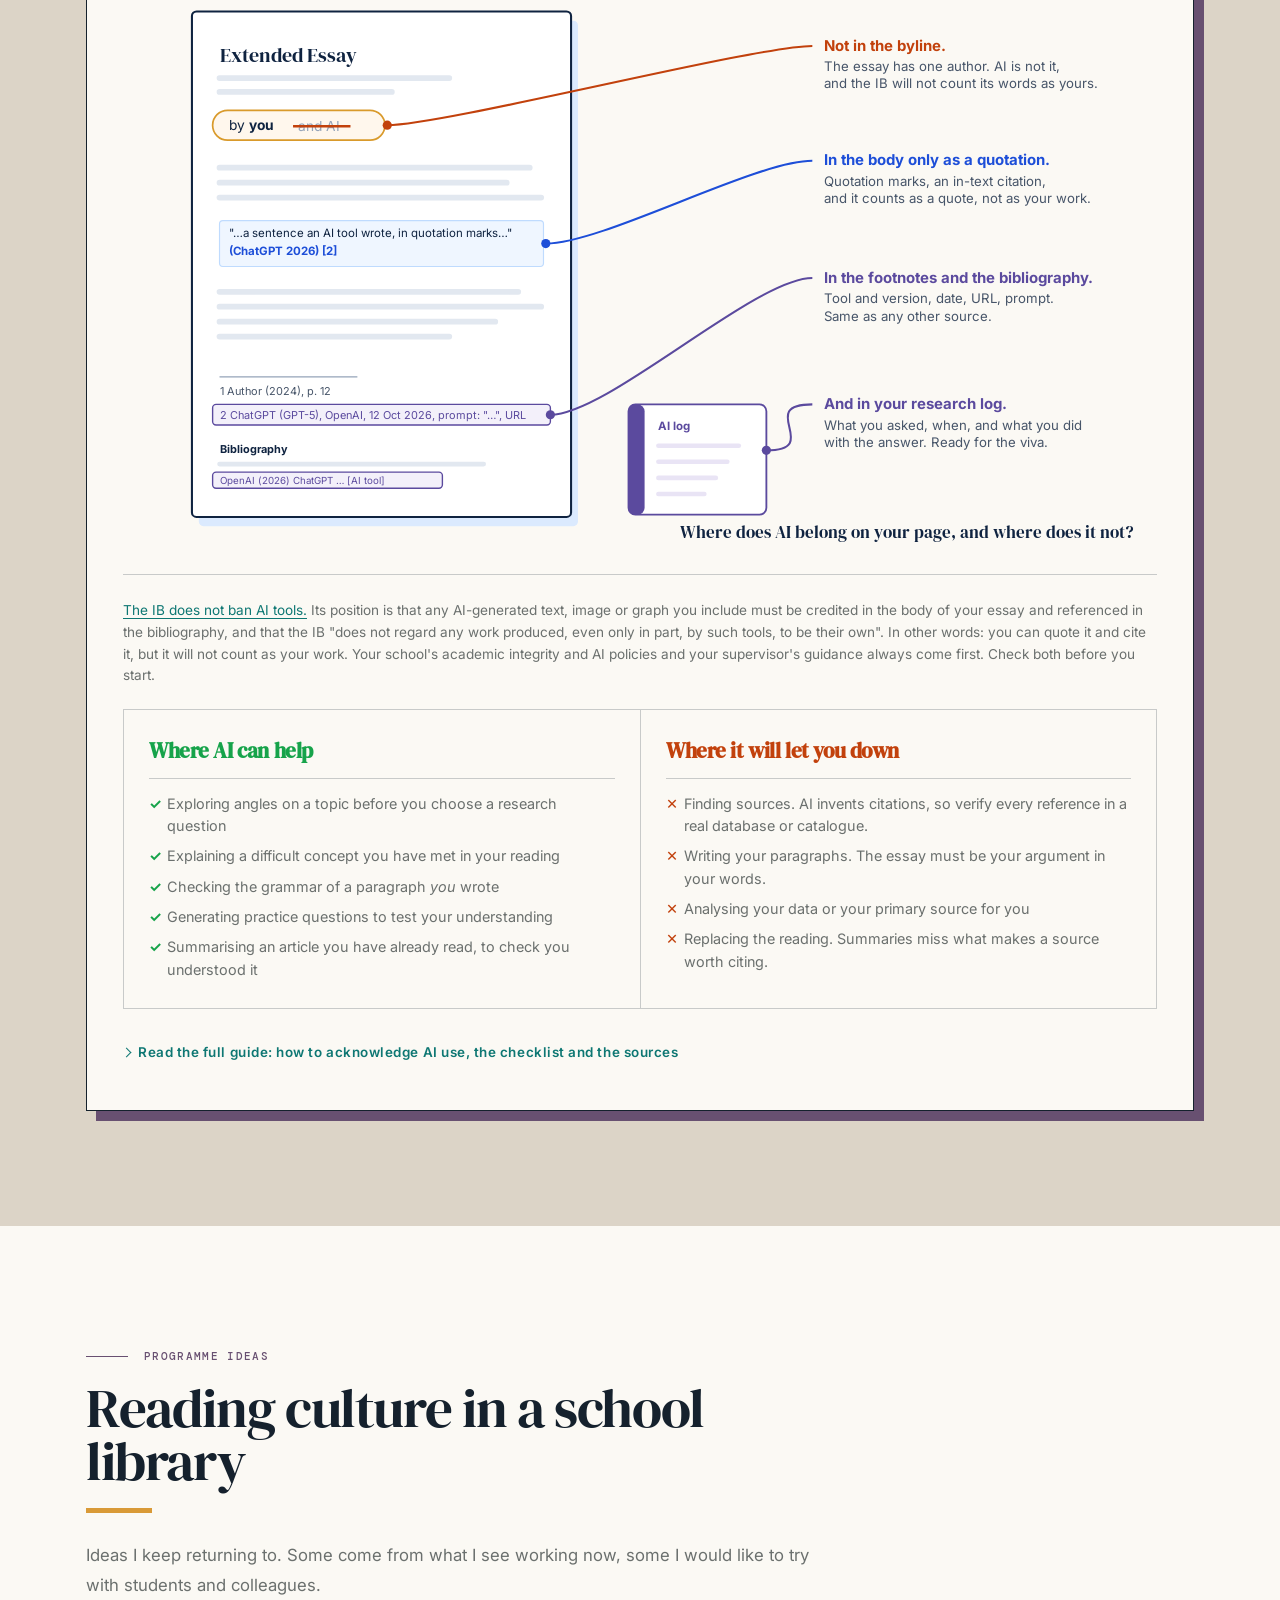
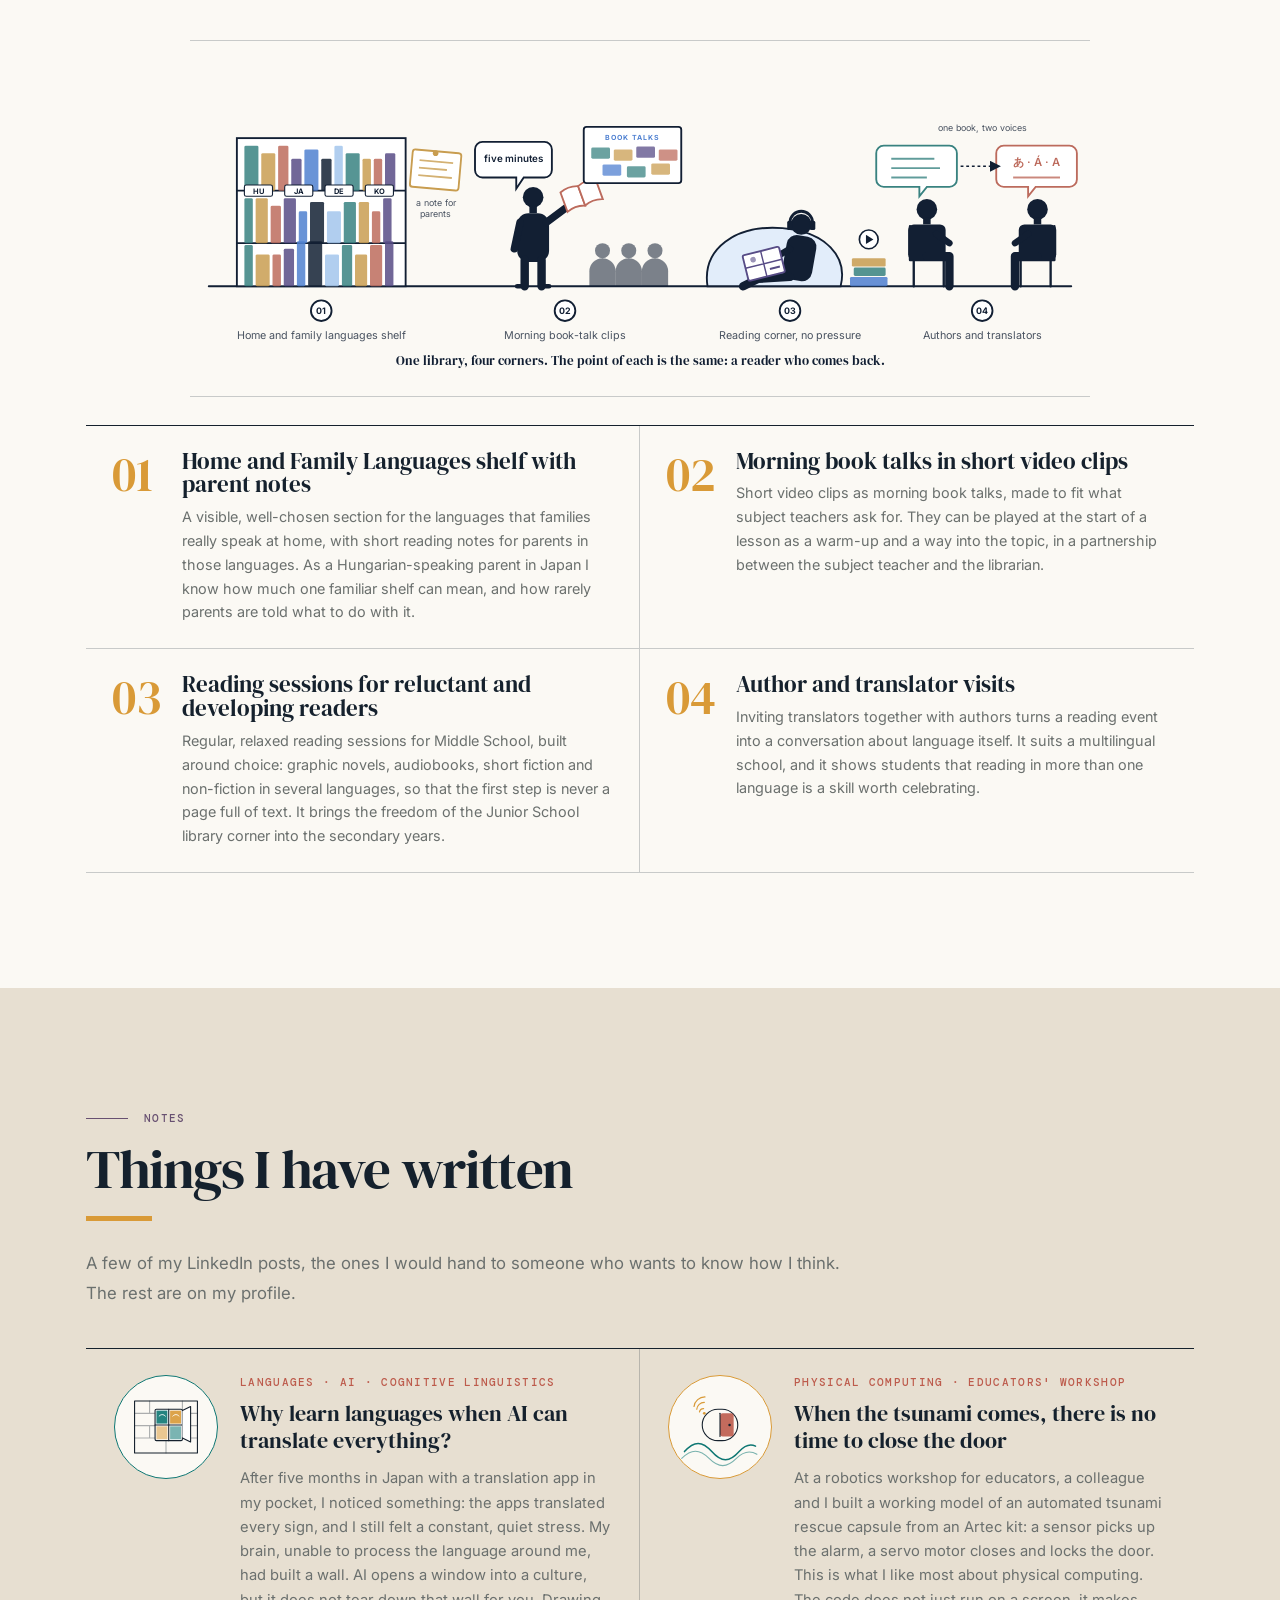
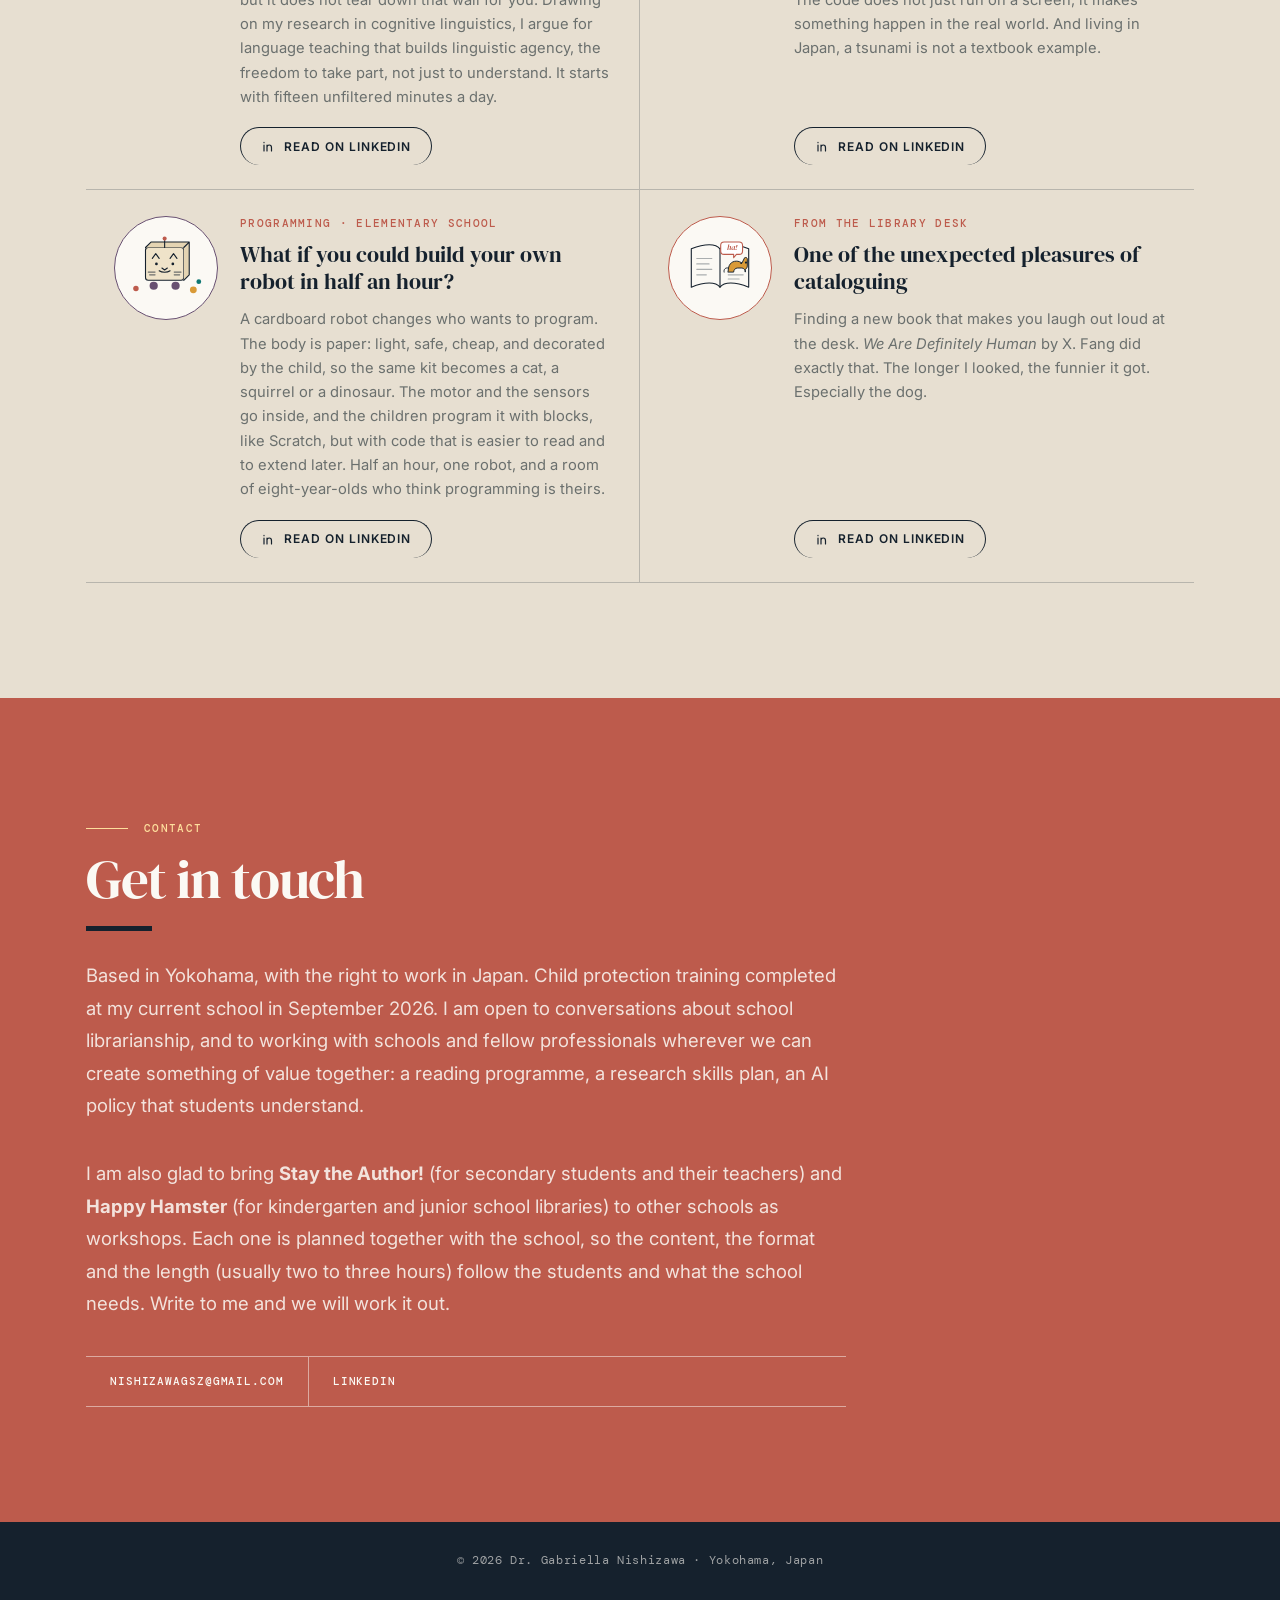
==== commit 3c8e4cf4: "Make examiner and workshop statements precise: teaching portfolios, candidates' work, one AR/VR teac" ====
--- a/index.html
+++ b/index.html
@@ -492,7 +492,7 @@
 <p class="hero-tagline">School librarian and teacher who builds reading, research and ethical AI skills, from kindergarten to the Diploma</p>
 <p class="hero-title">Librarian &amp; Information Specialist  ·  Linguist  ·  Computer Science Educator &amp; Developer  ·  Examiner</p>
 <p class="hero-bio">I am a qualified librarian (BA in Library and Information Science) and teacher based in Yokohama. At school the children call me Ms Gaby. All my work has been about information, seen from a different side each time: as a linguist, as a teacher of language, literature and drama, as a computer science teacher, and now as a librarian.</p>
-<p class="hero-bio">Today I work in the Kindergarten and Junior School (K/JS) library of an international school in Tokyo. I also examine research-based work for Cambridge, I have been appointed as an IB examiner, and I build my own digital learning tools. What interests me is how information becomes knowledge, and how knowledge shapes the person who uses it. For me, all of this starts with reading.</p>
+<p class="hero-bio">Today I work in the Kindergarten and Junior School (K/JS) library of an international school in Tokyo. I also examine teaching portfolios for Cambridge, I have been appointed as an IB examiner, and I build my own digital learning tools. What interests me is how information becomes knowledge, and how knowledge shapes the person who uses it. For me, all of this starts with reading.</p>
 <div class="hero-actions">
 <a class="btn btn-light" href="#beginning">Stories change us</a>
 <a class="btn btn-ghost" href="#guide">Stay the Author!</a>
@@ -552,7 +552,7 @@
 <div class="strand-body">
 <div class="strand-top"><h3>Examiner</h3><span class="strand-num" style="color:#c4503c">03 / 04</span></div>
 <p class="strand-sub" style="color:#c4503c">Cambridge · IB</p>
-<p>Examiner for Cambridge PDQ teaching portfolios, and appointed examiner for Cambridge Global Perspectives &amp; Research, Cambridge IGCSE ICT and IB Digital Society. In marking seasons I judge how evidence, references, authorship and AI are used in real student work.</p>
+<p>Examiner for Cambridge PDQ teaching portfolios, and appointed examiner for Cambridge Global Perspectives &amp; Research, Cambridge IGCSE ICT and IB Digital Society. In marking seasons I judge how evidence, references, authorship and AI are used in the work candidates submit.</p>
 </div>
 </div>
 <div class="strand-card">
@@ -731,7 +731,7 @@
 <li>Plan research tasks together, so that the library lesson and the unit are one thing, not two.</li>
 <li>Source packs, reading lists and research guides made for one specific unit, as part of a shared plan for research skills across the years.</li>
 <li>Clear, age-appropriate rules about citation and declaring AI use, and an examiner's eye on student research before it is submitted.</li>
-<li>Short, practical staff sessions about digital tools, AI and information literacy. I have designed and led such workshops before.</li>
+<li>Short, practical staff sessions about digital tools, AI and information literacy. I have designed and led a teachers’ workshop on AR and VR in education before.</li>
 </ul>
 </div>
 </div>
@@ -749,7 +749,7 @@
 <p class="section-label" style="text-align:center">Approach</p>
 <h2 class="section-heading">How I think about research and information literacy</h2>
 <div class="divider"></div>
-<p class="section-intro">Four working principles. They come from supervising Extended Essays, teaching secondary students and reading student portfolios as an examiner.</p>
+<p class="section-intro">Four working principles. They come from supervising Extended Essays, teaching secondary students and reading candidates’ portfolios as an examiner.</p>
 <div class="story-figure" style="max-width:900px">
 <svg aria-label="A student essay page in the middle, with the four principles around it: a continuum of skills feeding in, citation shown as where an idea came from and what the student added, AI use acknowledged in a footnote, and a teacher and a librarian planning together" role="img" viewbox="0 0 980 440" xmlns="http://www.w3.org/2000/svg">
 <rect fill="#ffffff" height="300" rx="4" stroke="#0f2340" stroke-width="2" width="200" x="390" y="60"></rect>
@@ -934,7 +934,7 @@
 <p class="exp-org">Research writing in the age of AI, for the oldest library users</p>
 <ul>
 <li>Stay the Author! is the older brother of Happy Hamster. The kindergarten programme is about a book finding its way home, and this one is about a student who remains the author of her own essay, even when machines offer to help.</li>
-<li>I know this road from both ends. As an IB Diploma teacher I supervised Extended Essays myself, and as a portfolio examiner I now read what students hand in. AI use and questions of authorship have become my special interest. As a librarian, I want to pass what I have learned from real student work on to the next generation, before they hand their own work in.</li>
+<li>I know this road from both ends. As an IB Diploma teacher I supervised Extended Essays myself, and as a portfolio examiner I now read what candidates hand in. AI use and questions of authorship have become my special interest. As a librarian, I want to pass what I have learned from real submitted work on to the next generation, before they hand their own work in.</li>
 </ul>
 <details class="fold"><summary>More about the four stations</summary><ul>
 <li>Four stations on the way to the Extended Essay, each one a short library workshop and a one-to-one meeting: <em>Question</em> (finding it and making it smaller), <em>Sources</em> (searching, judging, citing), <em>Voice</em> (your own sentences, and how AI use is declared), <em>Ownership</em> (which parts of your text you can defend before you hand it in).</li>
@@ -1406,7 +1406,7 @@
 <p class="hero-tagline">Iskolai könyvtáros és tanár, aki az olvasást, a kutatást és az etikus AI-használatot tanítja, az óvodától a nemzetközi érettségiig</p>
 <p class="hero-title">Könyvtáros és információs szakember  ·  Nyelvész  ·  Informatikatanár és fejlesztő  ·  Vizsgáztató</p>
 <p class="hero-bio">Okleveles könyvtáros (könyvtár- és információtudomány BA) és tanár vagyok, Jokohamában élek. Az iskolában a gyerekek Ms Gabynak hívnak. Minden munkám az információról szólt, mindig más oldalról nézve: nyelvészként, nyelv-, irodalom- és drámatanárként, informatikatanárként, most pedig könyvtárosként.</p>
-<p class="hero-bio">Ma egy tokiói nemzetközi iskola óvodai és alsó tagozatos (K/JS) könyvtárában dolgozom. Emellett a Cambridge nemzetközi vizsgaközpont vizsgáztatójaként kutatásalapú portfóliókat értékelek, kinevezett IB-vizsgáztató vagyok, és saját digitális tanulási eszközöket fejlesztek. Az érdekel, hogyan lesz az információból tudás, és a tudás hogyan formálja azt, aki használja. Nálam mindez az olvasással kezdődik.</p>
+<p class="hero-bio">Ma egy tokiói nemzetközi iskola óvodai és alsó tagozatos (K/JS) könyvtárában dolgozom. Emellett a Cambridge nemzetközi vizsgaközpont vizsgáztatójaként tanári portfóliókat értékelek, kinevezett IB-vizsgáztató vagyok, és saját digitális tanulási eszközöket fejlesztek. Az érdekel, hogyan lesz az információból tudás, és a tudás hogyan formálja azt, aki használja. Nálam mindez az olvasással kezdődik.</p>
 <div class="hero-actions">
 <a class="btn btn-light" href="#beginning">A történetek megváltoztatnak</a>
 <a class="btn btn-ghost" href="#guide">Stay the Author!</a>
@@ -1466,7 +1466,7 @@
 <div class="strand-body">
 <div class="strand-top"><h3>Vizsgáztató</h3><span class="strand-num" style="color:#c4503c">03 / 04</span></div>
 <p class="strand-sub" style="color:#c4503c">Cambridge · IB</p>
-<p>A Cambridge nemzetközi vizsgaközpont vizsgáztatója a PDQ tanári portfóliókban, kinevezett vizsgáztató a Cambridge Global Perspectives &amp; Research és az IGCSE ICT tárgyban, valamint az IB Digital Society tárgyban. A javítási időszakokban azt ítélem meg, hogyan használják a bizonyítékokat, a hivatkozásokat, a szerzőséget és az AI-t valódi diákmunkákban.</p>
+<p>A Cambridge nemzetközi vizsgaközpont vizsgáztatója a PDQ tanári portfóliókban, kinevezett vizsgáztató a Cambridge Global Perspectives &amp; Research és az IGCSE ICT tárgyban, valamint az IB Digital Society tárgyban. A javítási időszakokban azt ítélem meg, hogyan használják a bizonyítékokat, a hivatkozásokat, a szerzőséget és az AI-t a beadott munkákban.</p>
 </div>
 </div>
 <div class="strand-card">
@@ -1645,7 +1645,7 @@
 <li>Közösen tervezni a kutatási feladatokat, hogy a könyvtári óra és a tananyagegység egy dolog legyen, ne kettő.</li>
 <li>Egy adott egységhez készült forráscsomagok, olvasmánylisták és kutatási útmutatók, az évfolyamokon átívelő közös kutatási készségterv részeként.</li>
 <li>Világos, életkornak megfelelő szabályok a hivatkozásról és az AI-használat jelzéséről, és egy vizsgáztató szeme a diákok kutatásán, még a leadás előtt.</li>
-<li>Rövid, gyakorlatias tanári foglalkozások a digitális eszközökről, az AI-ról és az információs műveltségről. Terveztem és vezettem már ilyen workshopokat.</li>
+<li>Rövid, gyakorlatias tanári foglalkozások a digitális eszközökről, az AI-ról és az információs műveltségről. Tanári workshopot az AR és VR oktatási használatáról terveztem és vezettem már.</li>
 </ul>
 </div>
 </div>
@@ -1663,7 +1663,7 @@
 <p class="section-label" style="text-align:center">Szemlélet</p>
 <h2 class="section-heading">Hogyan gondolkodom a kutatásról és az információs műveltségről</h2>
 <div class="divider"></div>
-<p class="section-intro">Négy munkaelv. Extended Essay-k témavezetéséből, középiskolások tanításából és diákportfóliók vizsgáztatói olvasásából születtek.</p>
+<p class="section-intro">Négy munkaelv. Extended Essay-k témavezetéséből, középiskolások tanításából és a vizsgáztatóként olvasott portfóliókból születtek.</p>
 <div class="story-figure" style="max-width:900px">
 <svg aria-label="Középen egy diákesszé oldala, körülötte a négy elv: a készségek folytonossága, a hivatkozás mint a gondolat eredete és a diák hozzáadása, az AI-használat jelzése lábjegyzetben, és egy tanár és egy könyvtáros közös tervezése" role="img" viewbox="0 0 1010 440" xmlns="http://www.w3.org/2000/svg">
 <rect fill="#ffffff" height="300" rx="4" stroke="#0f2340" stroke-width="2" width="200" x="390" y="60"></rect>
@@ -1848,7 +1848,7 @@
 <p class="exp-org">Kutatási írás az AI korában, a legidősebb könyvtárhasználóknak</p>
 <ul>
 <li>A Stay the Author! a Happy Hamster nagyobb testvére. Az óvodai program arról szól, hogy egy könyv hazatalál, ez pedig arról, hogy a diák a saját esszéjének szerzője marad akkor is, amikor gépek ajánlják fel a segítségüket.</li>
-<li>Ezt az utat mindkét végéről ismerem. Az IB Diploma Programme tanáraként magam is vezettem Extended Essay-ket, portfólió-vizsgáztatóként pedig most azt olvasom, amit a diákok beadnak. Az AI-használat és a szerzőség kérdései kiemelt érdeklődési területemmé váltak. Könyvtárosként azt szeretném, hogy amit valódi diákmunkákból tanultam, azt a következő nemzedéknek adjam át, még mielőtt beadják a saját munkájukat.</li>
+<li>Ezt az utat mindkét végéről ismerem. Az IB Diploma Programme tanáraként magam is vezettem Extended Essay-ket, portfólió-vizsgáztatóként pedig most azt olvasom, amit a jelöltek beadnak. Az AI-használat és a szerzőség kérdései kiemelt érdeklődési területemmé váltak. Könyvtárosként azt szeretném, hogy amit valódi beadott munkákból tanultam, azt a következő nemzedéknek adjam át, még mielőtt beadják a saját munkájukat.</li>
 </ul>
 <details class="fold"><summary>Bővebben a négy állomásról</summary><ul>
 <li>Négy állomás az Extended Essay felé vezető úton, mindegyik egy rövid könyvtári workshop és egy egyéni megbeszélés: <em>Kérdés</em> (megtalálni és leszűkíteni), <em>Források</em> (keresni, megítélni, hivatkozni), <em>Hang</em> (a saját mondataid, és hogyan jelzed az AI-használatot), <em>Szerzőség</em> (a szöveged mely részeit tudod megvédeni a leadás előtt).</li>
